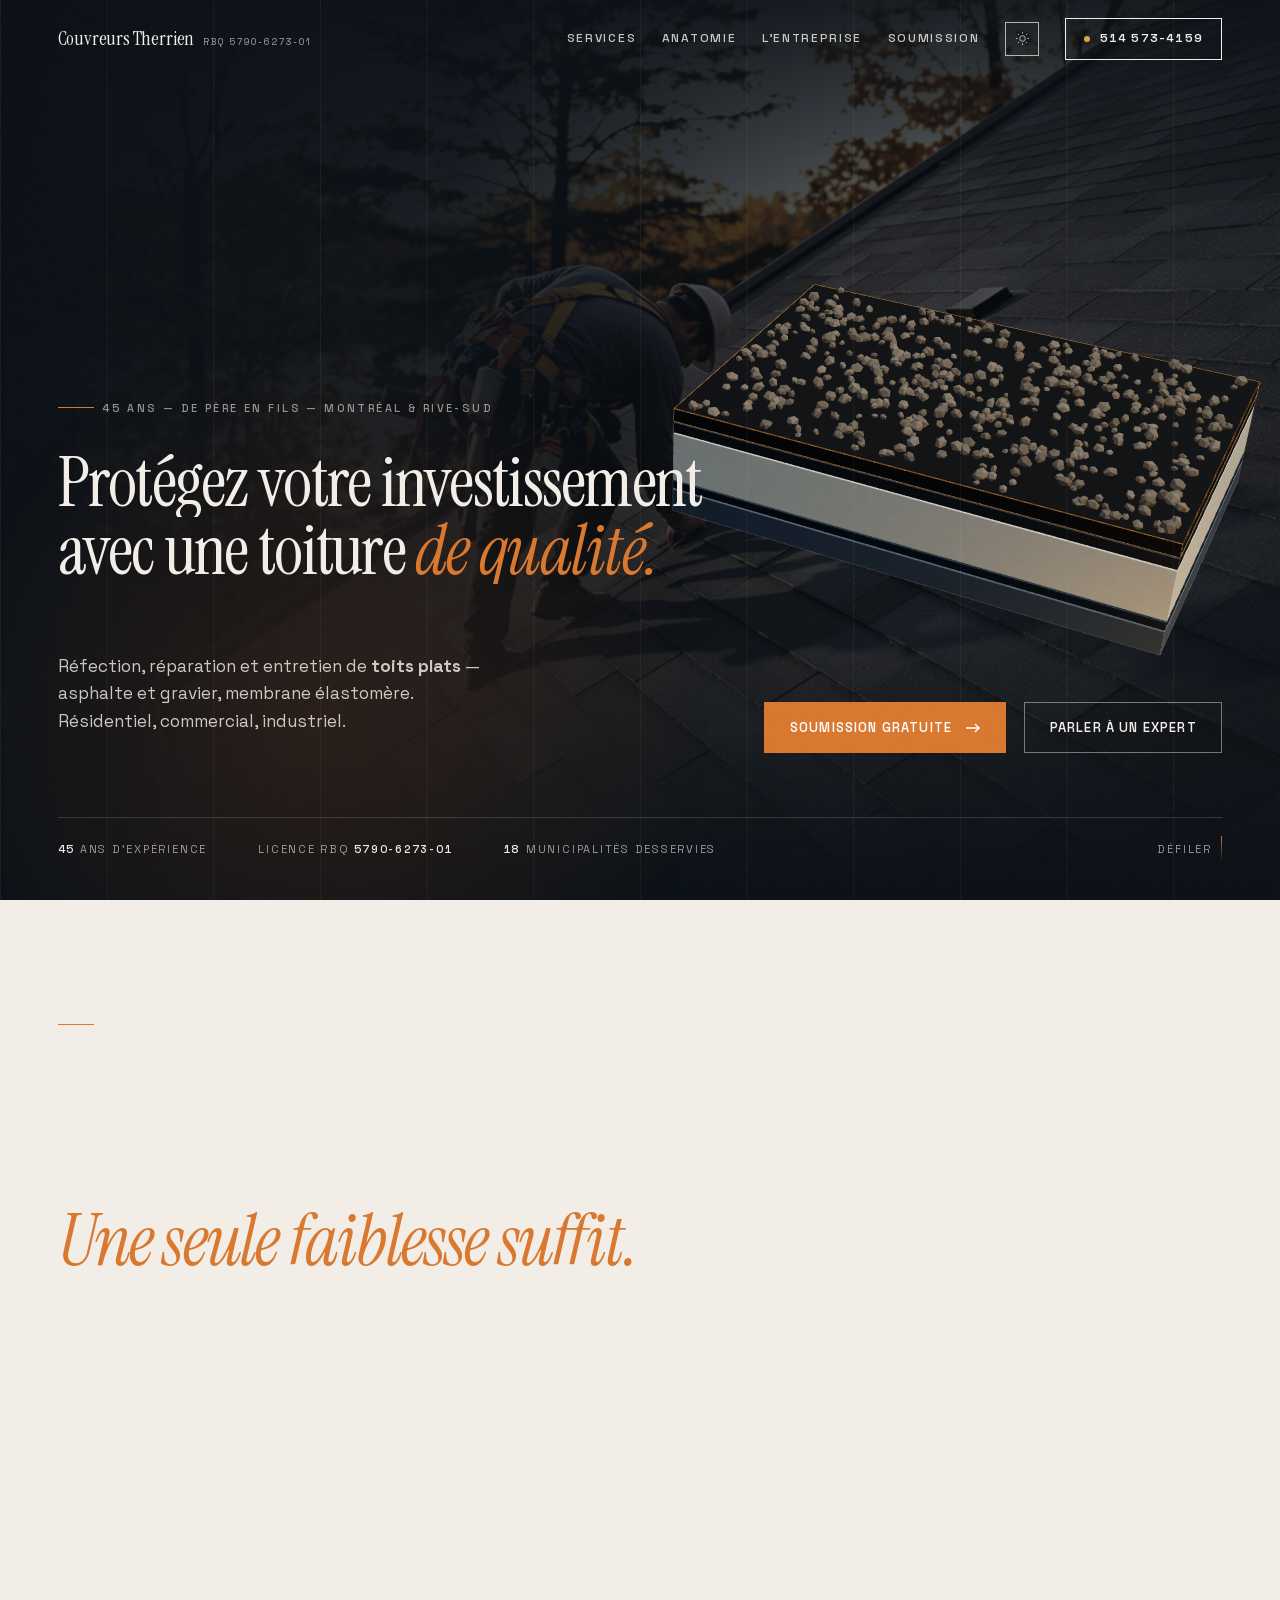
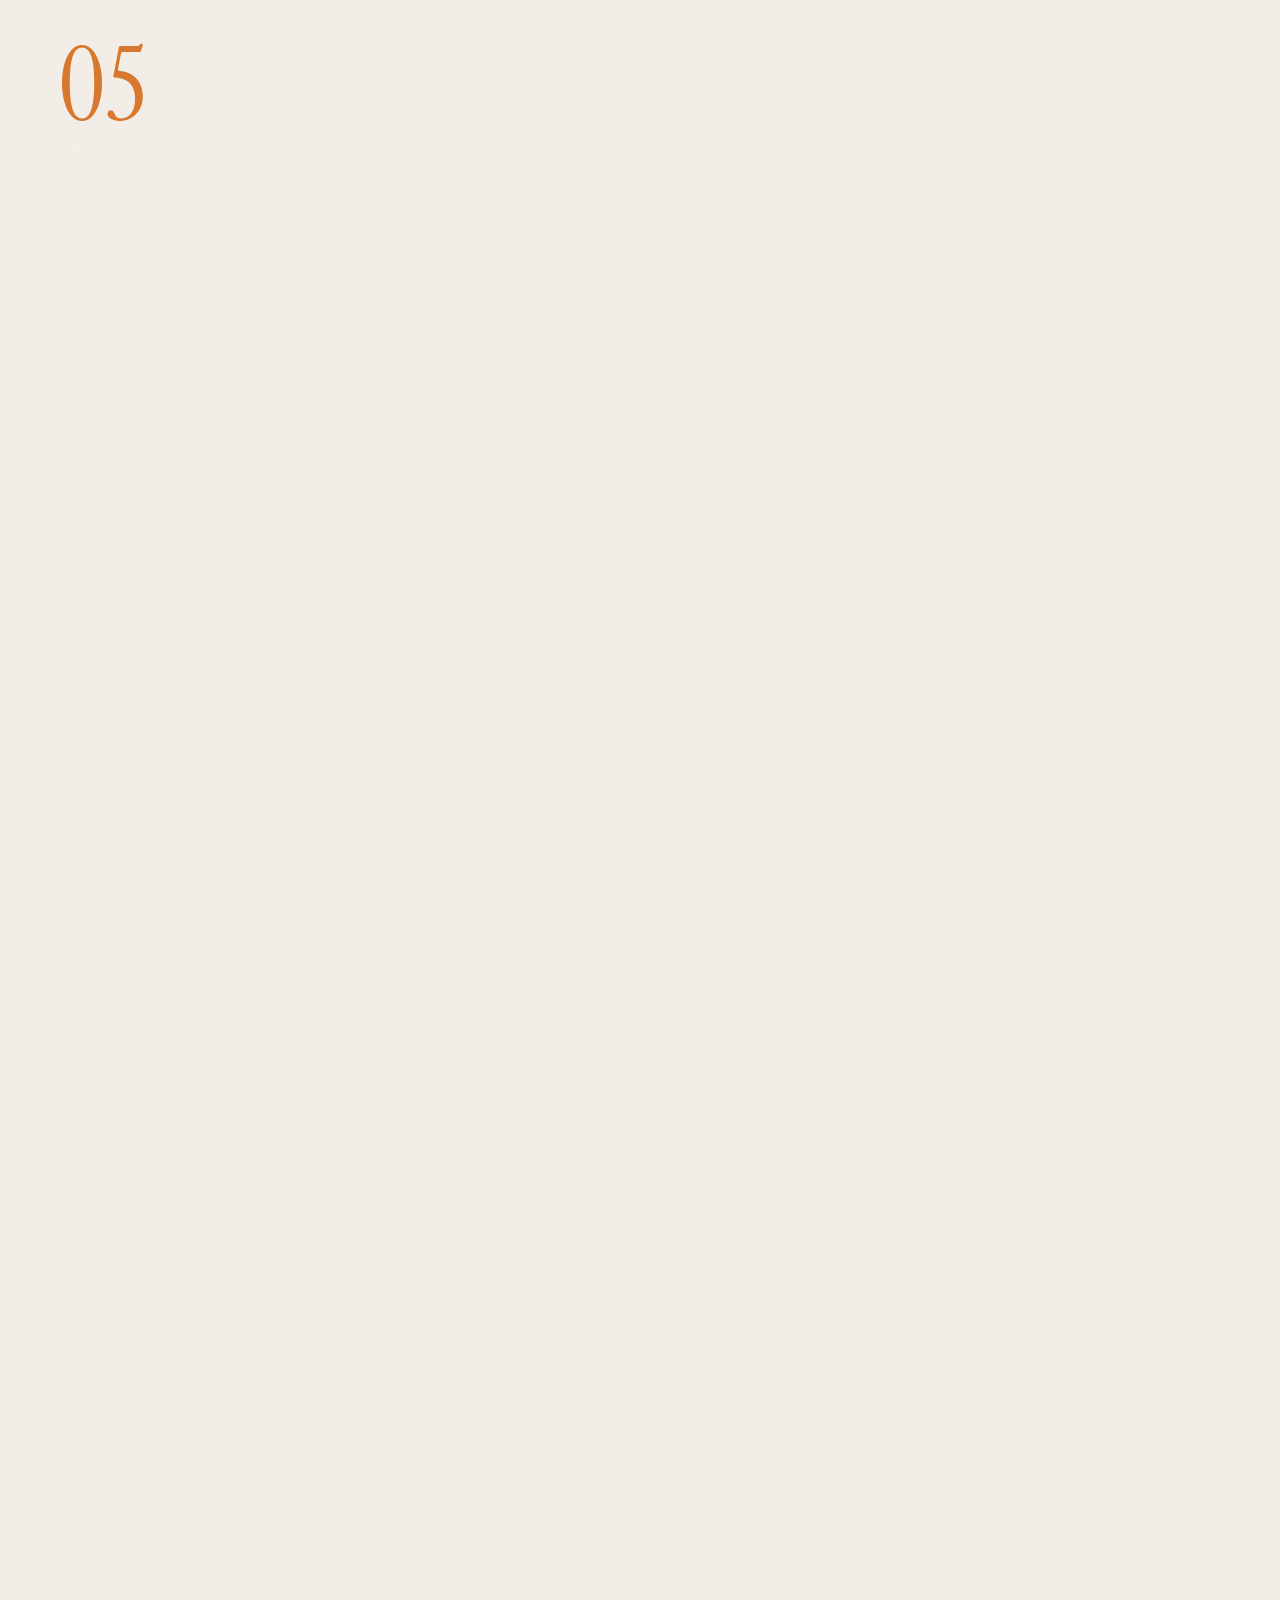
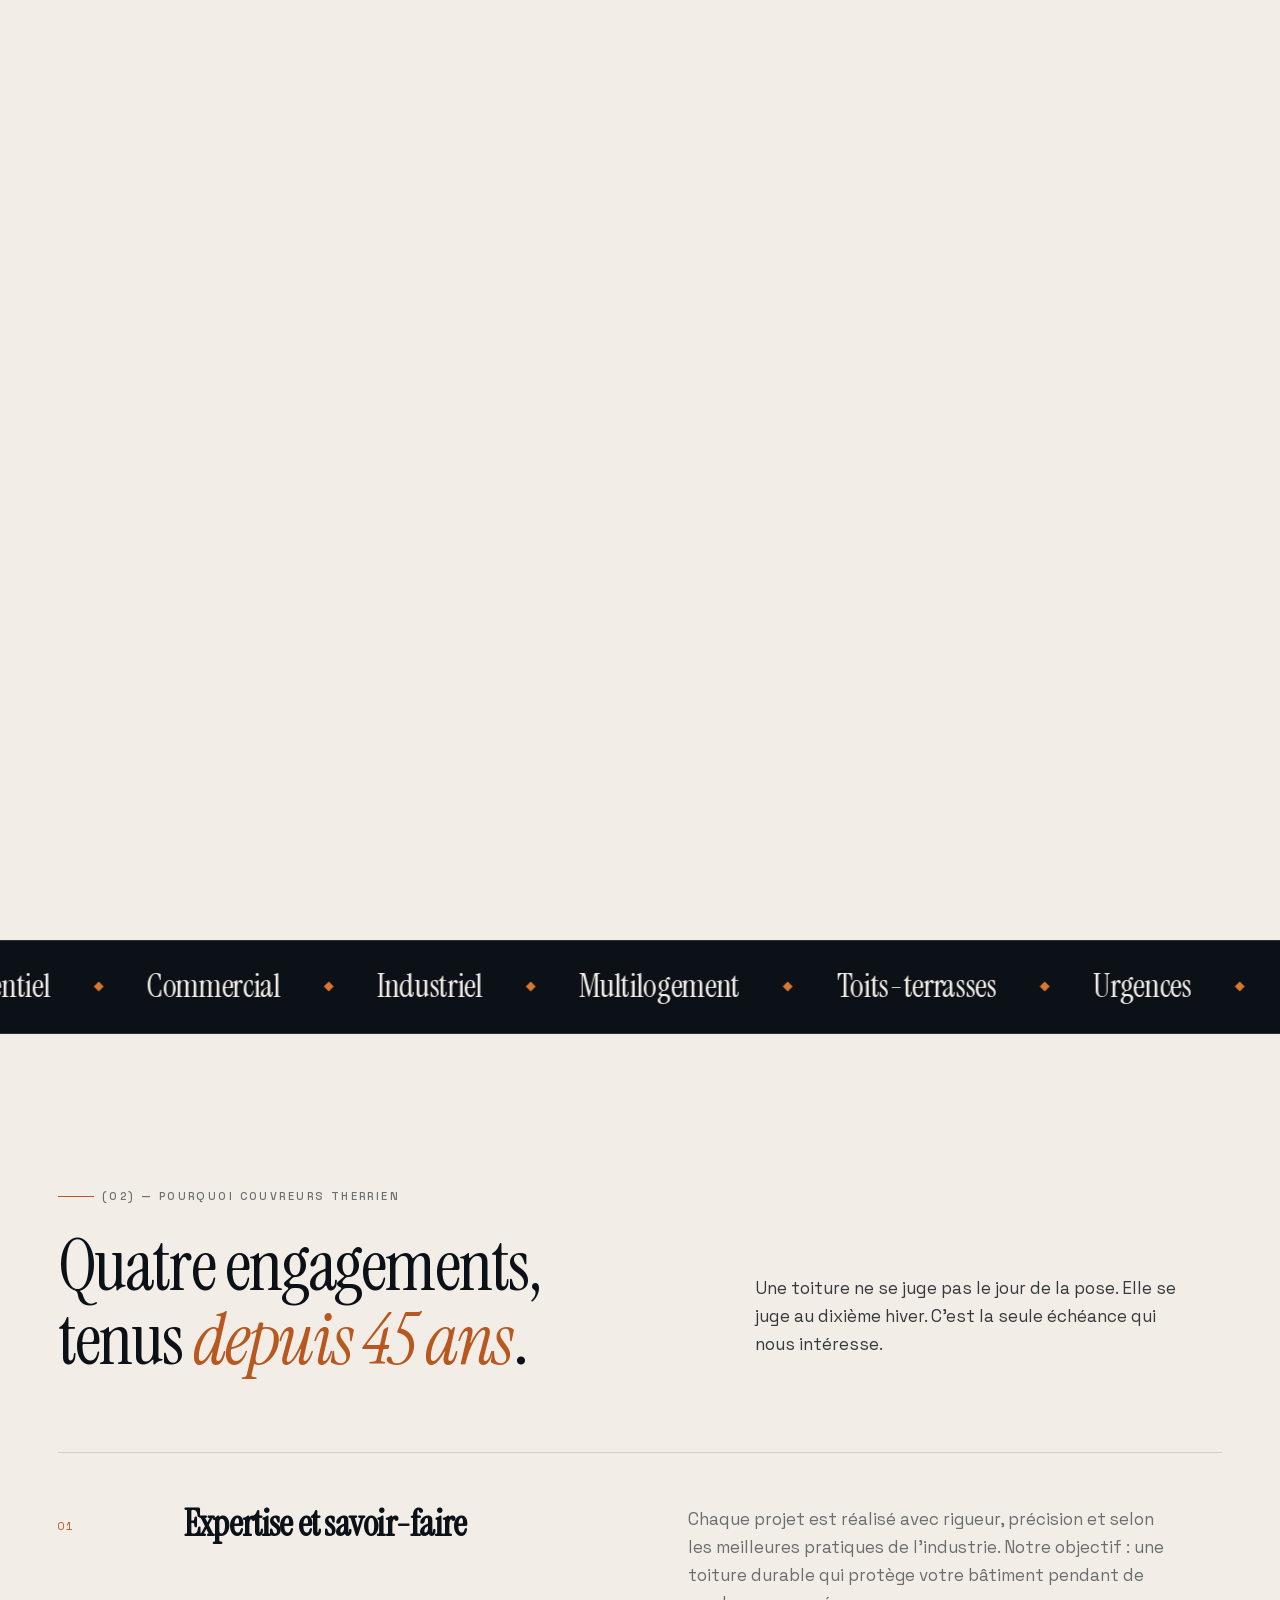
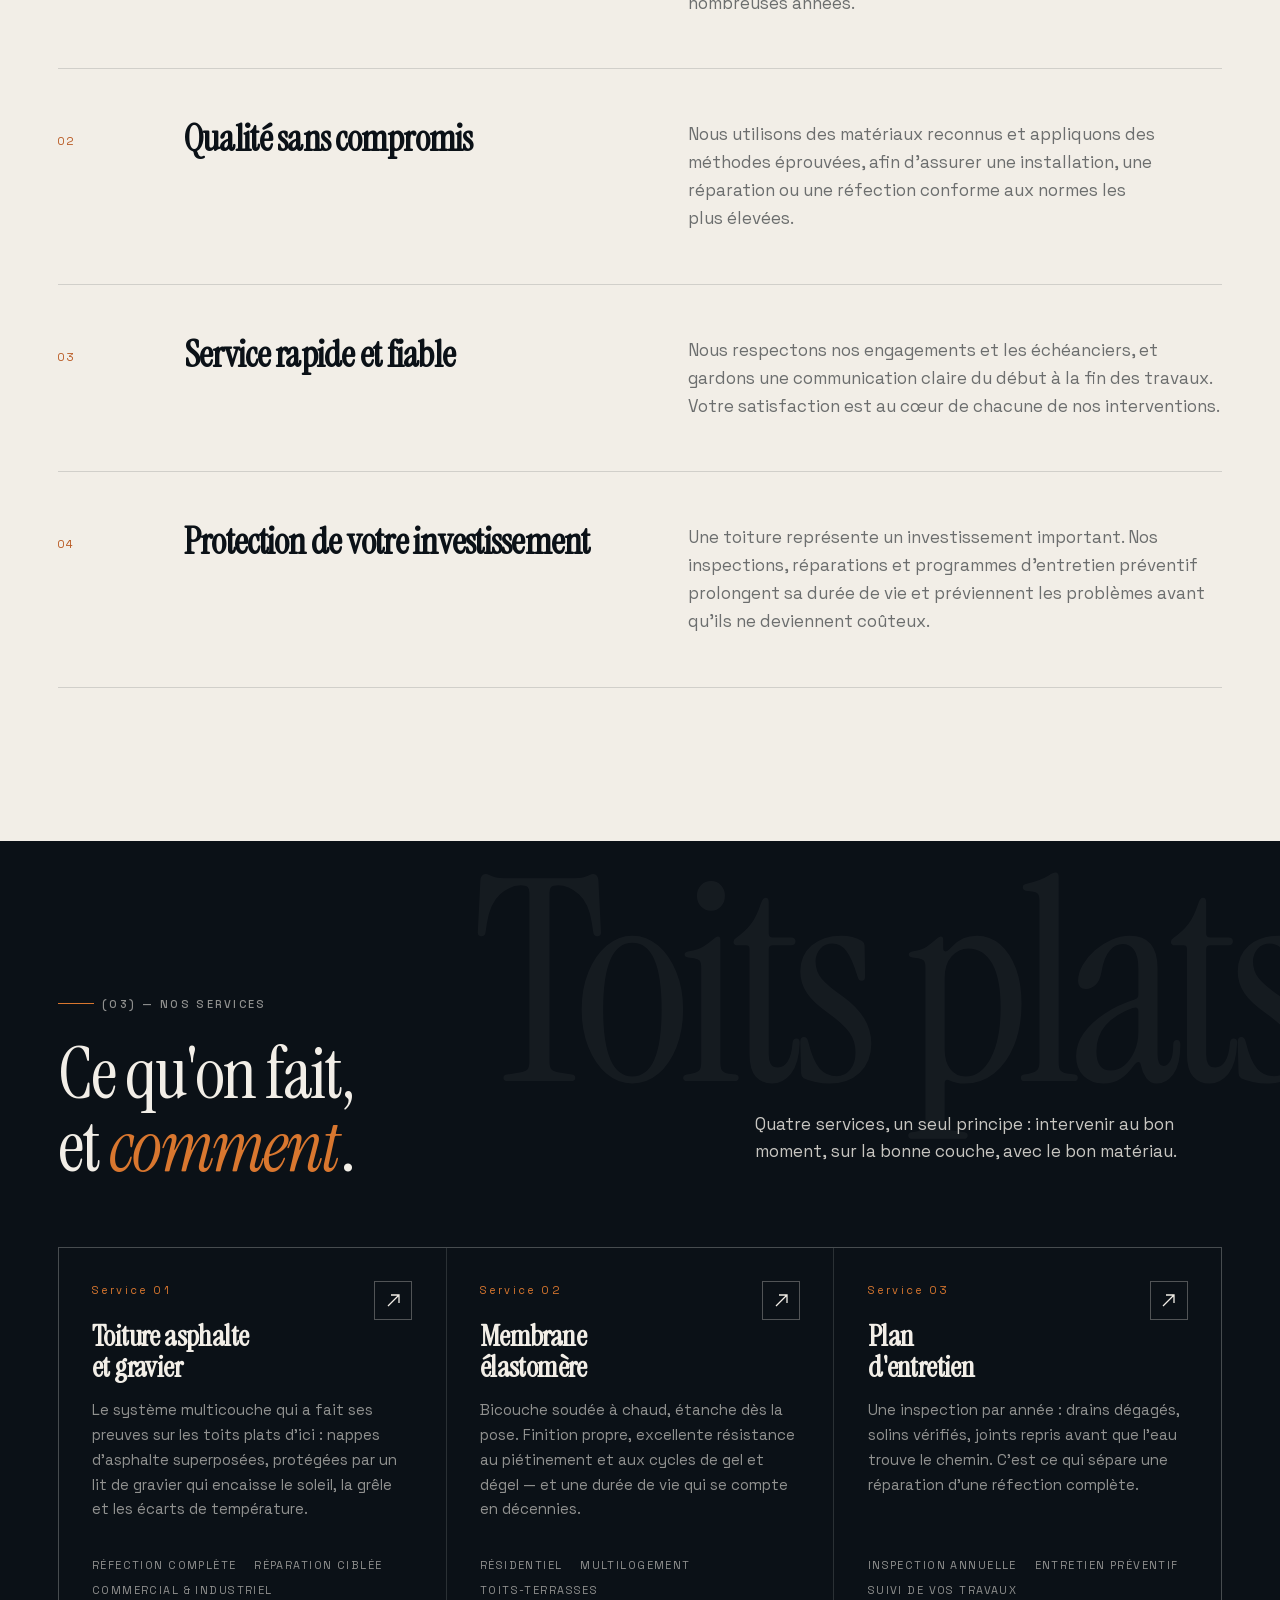
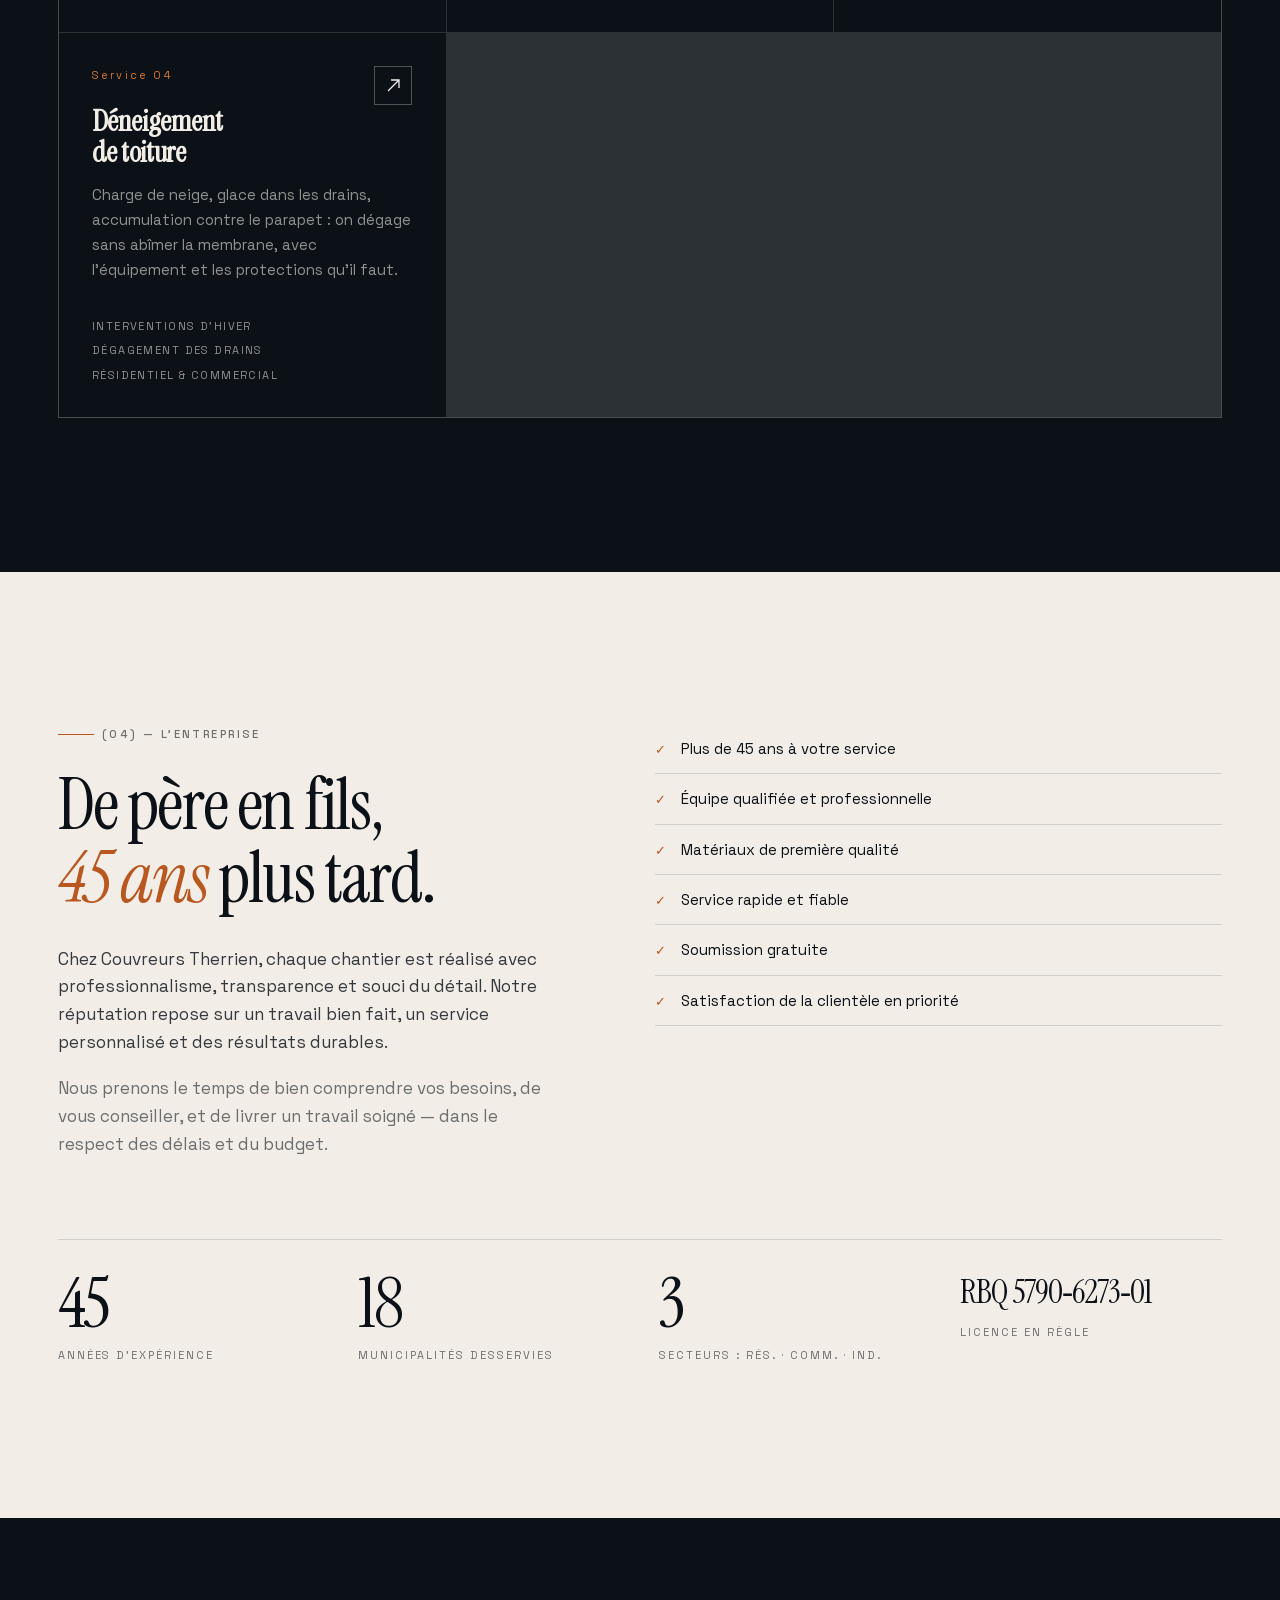
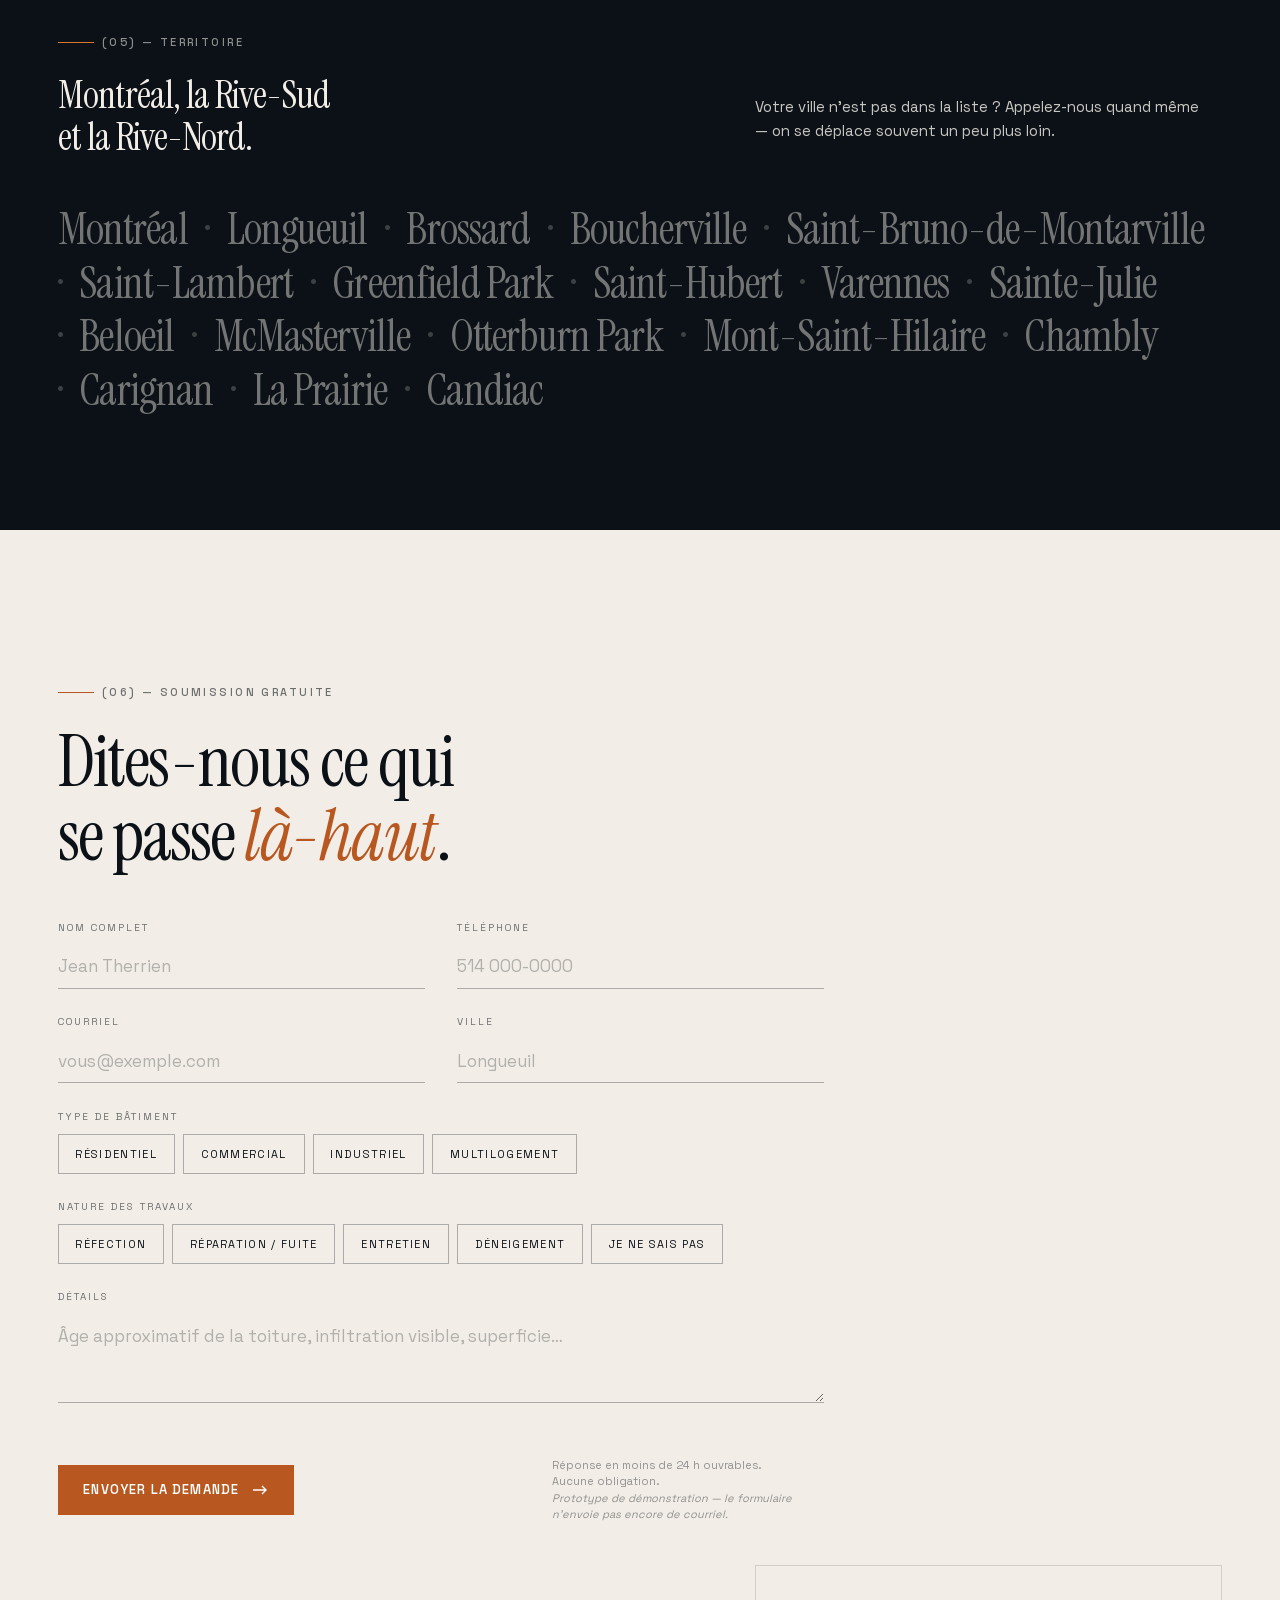
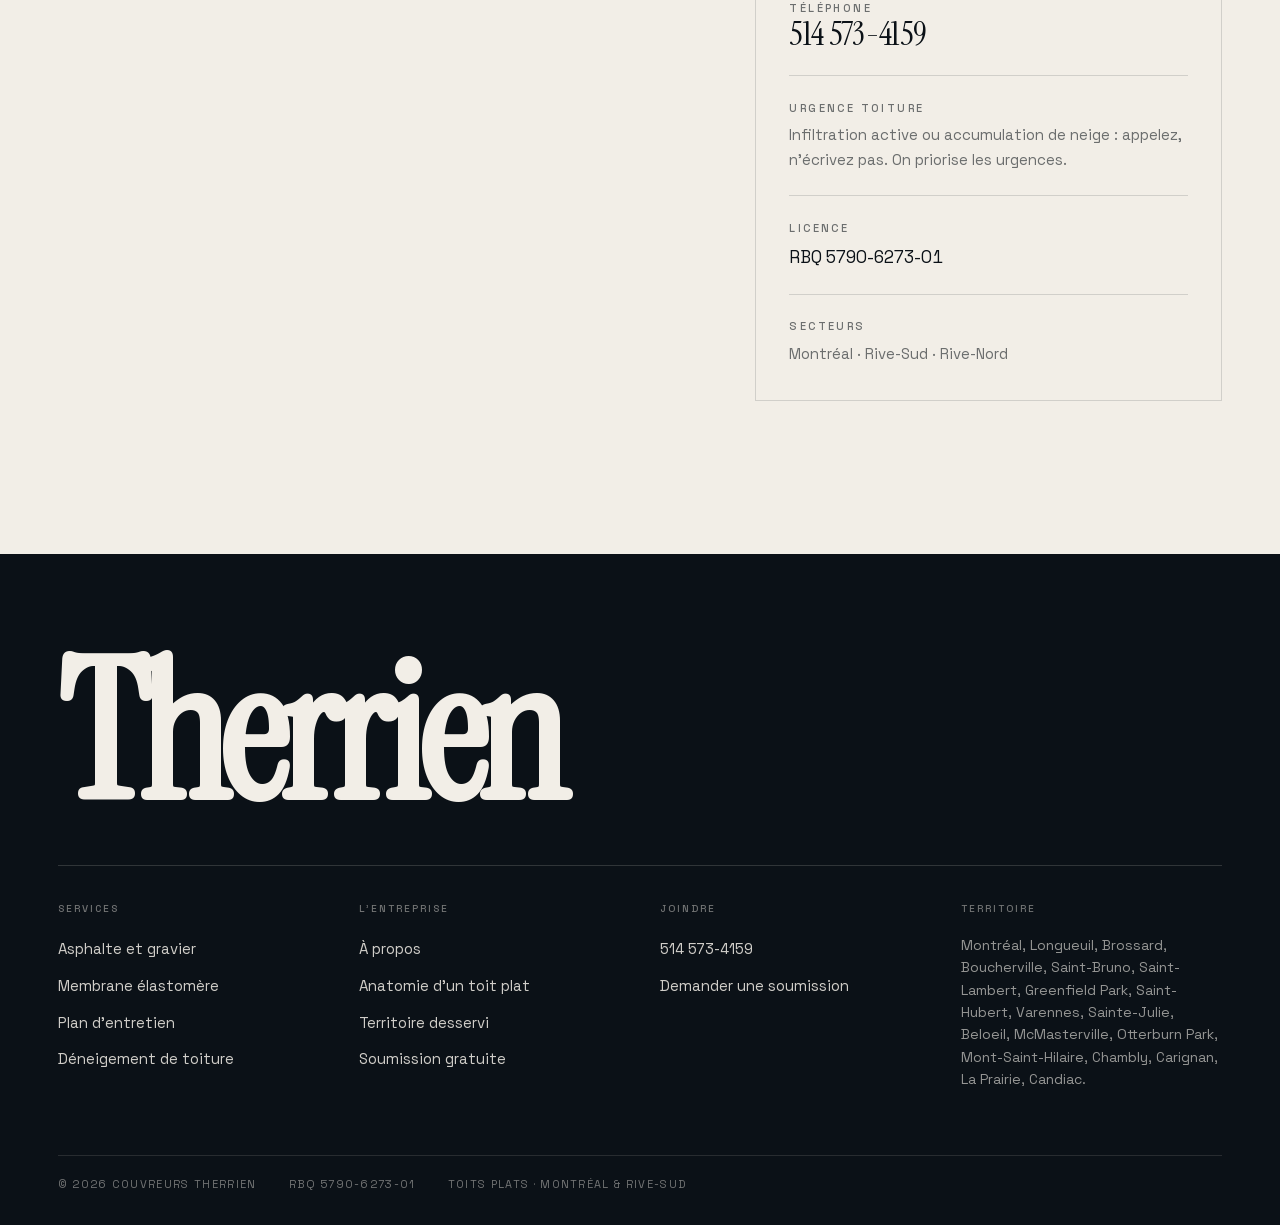
==== index.html @ 1c3317a5 "Add files via upload" ====
<!doctype html>
<html lang="fr-CA" data-theme="jour">
<head>
<meta charset="utf-8">
<meta name="viewport" content="width=device-width, initial-scale=1">
<title>Couvreurs Therrien — Experts en toits plats · Montréal &amp; Rive-Sud</title>
<meta name="description" content="Depuis plus de 45 ans, de père en fils. Réfection, réparation et entretien de toits plats — asphalte et gravier, membrane élastomère — pour le résidentiel, le commercial et l'industriel. RBQ 5790-6273-01.">
<meta name="theme-color" content="#0B1117">
<style>
/* =========================================================================
   COUVREURS THERRIEN — refonte
   Direction : éditorial architectural — nuit & cuivre
   Palette   : bleu-nuit #0B1117 · os #F2EEE7 · cuivre #C2622B · laiton #D9A441
   Typo      : Instrument Serif (display) + Space Grotesk (texte / micro-labels)
   ========================================================================= */

/* latin-ext */
@font-face {
  font-family: 'Instrument Serif';
  font-style: italic;
  font-weight: 400;
  font-display: swap;
  src: url([data-uri]) format('woff2');
  unicode-range: U+0100-02BA, U+02BD-02C5, U+02C7-02CC, U+02CE-02D7, U+02DD-02FF, U+0304, U+0308, U+0329, U+1D00-1DBF, U+1E00-1E9F, U+1EF2-1EFF, U+2020, U+20A0-20AB, U+20AD-20C0, U+2113, U+2C60-2C7F, U+A720-A7FF;
}
/* latin */
@font-face {
  font-family: 'Instrument Serif';
  font-style: italic;
  font-weight: 400;
  font-display: swap;
  src: url([data-uri]) format('woff2');
  unicode-range: U+0000-00FF, U+0131, U+0152-0153, U+02BB-02BC, U+02C6, U+02DA, U+02DC, U+0304, U+0308, U+0329, U+2000-206F, U+20AC, U+2122, U+2191, U+2193, U+2212, U+2215, U+FEFF, U+FFFD;
}
/* latin-ext */
@font-face {
  font-family: 'Instrument Serif';
  font-style: normal;
  font-weight: 400;
  font-display: swap;
  src: url([data-uri]) format('woff2');
  unicode-range: U+0100-02BA, U+02BD-02C5, U+02C7-02CC, U+02CE-02D7, U+02DD-02FF, U+0304, U+0308, U+0329, U+1D00-1DBF, U+1E00-1E9F, U+1EF2-1EFF, U+2020, U+20A0-20AB, U+20AD-20C0, U+2113, U+2C60-2C7F, U+A720-A7FF;
}
/* latin */
@font-face {
  font-family: 'Instrument Serif';
  font-style: normal;
  font-weight: 400;
  font-display: swap;
  src: url([data-uri]) format('woff2');
  unicode-range: U+0000-00FF, U+0131, U+0152-0153, U+02BB-02BC, U+02C6, U+02DA, U+02DC, U+0304, U+0308, U+0329, U+2000-206F, U+20AC, U+2122, U+2191, U+2193, U+2212, U+2215, U+FEFF, U+FFFD;
}
/* vietnamese */
@font-face {
  font-family: 'Space Grotesk';
  font-style: normal;
  font-weight: 400;
  font-display: swap;
  src: url([data-uri]) format('woff2');
  unicode-range: U+0102-0103, U+0110-0111, U+0128-0129, U+0168-0169, U+01A0-01A1, U+01AF-01B0, U+0300-0301, U+0303-0304, U+0308-0309, U+0323, U+0329, U+1EA0-1EF9, U+20AB;
}
/* latin-ext */
@font-face {
  font-family: 'Space Grotesk';
  font-style: normal;
  font-weight: 400;
  font-display: swap;
  src: url([data-uri]) format('woff2');
  unicode-range: U+0100-02BA, U+02BD-02C5, U+02C7-02CC, U+02CE-02D7, U+02DD-02FF, U+0304, U+0308, U+0329, U+1D00-1DBF, U+1E00-1E9F, U+1EF2-1EFF, U+2020, U+20A0-20AB, U+20AD-20C0, U+2113, U+2C60-2C7F, U+A720-A7FF;
}
/* latin */
@font-face {
  font-family: 'Space Grotesk';
  font-style: normal;
  font-weight: 400;
  font-display: swap;
  src: url([data-uri]) format('woff2');
  unicode-range: U+0000-00FF, U+0131, U+0152-0153, U+02BB-02BC, U+02C6, U+02DA, U+02DC, U+0304, U+0308, U+0329, U+2000-206F, U+20AC, U+2122, U+2191, U+2193, U+2212, U+2215, U+FEFF, U+FFFD;
}
/* vietnamese */
@font-face {
  font-family: 'Space Grotesk';
  font-style: normal;
  font-weight: 500;
  font-display: swap;
  src: url([data-uri]) format('woff2');
  unicode-range: U+0102-0103, U+0110-0111, U+0128-0129, U+0168-0169, U+01A0-01A1, U+01AF-01B0, U+0300-0301, U+0303-0304, U+0308-0309, U+0323, U+0329, U+1EA0-1EF9, U+20AB;
}
/* latin-ext */
@font-face {
  font-family: 'Space Grotesk';
  font-style: normal;
  font-weight: 500;
  font-display: swap;
  src: url([data-uri]) format('woff2');
  unicode-range: U+0100-02BA, U+02BD-02C5, U+02C7-02CC, U+02CE-02D7, U+02DD-02FF, U+0304, U+0308, U+0329, U+1D00-1DBF, U+1E00-1E9F, U+1EF2-1EFF, U+2020, U+20A0-20AB, U+20AD-20C0, U+2113, U+2C60-2C7F, U+A720-A7FF;
}
/* latin */
@font-face {
  font-family: 'Space Grotesk';
  font-style: normal;
  font-weight: 500;
  font-display: swap;
  src: url([data-uri]) format('woff2');
  unicode-range: U+0000-00FF, U+0131, U+0152-0153, U+02BB-02BC, U+02C6, U+02DA, U+02DC, U+0304, U+0308, U+0329, U+2000-206F, U+20AC, U+2122, U+2191, U+2193, U+2212, U+2215, U+FEFF, U+FFFD;
}
/* vietnamese */
@font-face {
  font-family: 'Space Grotesk';
  font-style: normal;
  font-weight: 600;
  font-display: swap;
  src: url([data-uri]) format('woff2');
  unicode-range: U+0102-0103, U+0110-0111, U+0128-0129, U+0168-0169, U+01A0-01A1, U+01AF-01B0, U+0300-0301, U+0303-0304, U+0308-0309, U+0323, U+0329, U+1EA0-1EF9, U+20AB;
}
/* latin-ext */
@font-face {
  font-family: 'Space Grotesk';
  font-style: normal;
  font-weight: 600;
  font-display: swap;
  src: url([data-uri]) format('woff2');
  unicode-range: U+0100-02BA, U+02BD-02C5, U+02C7-02CC, U+02CE-02D7, U+02DD-02FF, U+0304, U+0308, U+0329, U+1D00-1DBF, U+1E00-1E9F, U+1EF2-1EFF, U+2020, U+20A0-20AB, U+20AD-20C0, U+2113, U+2C60-2C7F, U+A720-A7FF;
}
/* latin */
@font-face {
  font-family: 'Space Grotesk';
  font-style: normal;
  font-weight: 600;
  font-display: swap;
  src: url([data-uri]) format('woff2');
  unicode-range: U+0000-00FF, U+0131, U+0152-0153, U+02BB-02BC, U+02C6, U+02DA, U+02DC, U+0304, U+0308, U+0329, U+2000-206F, U+20AC, U+2122, U+2191, U+2193, U+2212, U+2215, U+FEFF, U+FFFD;
}
/* vietnamese */
@font-face {
  font-family: 'Space Grotesk';
  font-style: normal;
  font-weight: 700;
  font-display: swap;
  src: url([data-uri]) format('woff2');
  unicode-range: U+0102-0103, U+0110-0111, U+0128-0129, U+0168-0169, U+01A0-01A1, U+01AF-01B0, U+0300-0301, U+0303-0304, U+0308-0309, U+0323, U+0329, U+1EA0-1EF9, U+20AB;
}
/* latin-ext */
@font-face {
  font-family: 'Space Grotesk';
  font-style: normal;
  font-weight: 700;
  font-display: swap;
  src: url([data-uri]) format('woff2');
  unicode-range: U+0100-02BA, U+02BD-02C5, U+02C7-02CC, U+02CE-02D7, U+02DD-02FF, U+0304, U+0308, U+0329, U+1D00-1DBF, U+1E00-1E9F, U+1EF2-1EFF, U+2020, U+20A0-20AB, U+20AD-20C0, U+2113, U+2C60-2C7F, U+A720-A7FF;
}
/* latin */
@font-face {
  font-family: 'Space Grotesk';
  font-style: normal;
  font-weight: 700;
  font-display: swap;
  src: url([data-uri]) format('woff2');
  unicode-range: U+0000-00FF, U+0131, U+0152-0153, U+02BB-02BC, U+02C6, U+02DA, U+02DC, U+0304, U+0308, U+0329, U+2000-206F, U+20AC, U+2122, U+2191, U+2193, U+2212, U+2215, U+FEFF, U+FFFD;
}


/* ---------------------------------------------------------------- tokens */
:root {
  --nuit: #0b1117;
  --nuit-2: #101a23;
  --os: #f2eee7;
  --os-2: #e7e1d7;
  --cuivre: #b8571f;
  --cuivre-clair: #d9772f;
  --laiton: #d9a441;

  /* paire sémantique — inversée par [data-theme] et par .inv */
  --paper: var(--os);
  --ink: var(--nuit);
  --accent: var(--cuivre);
  --line: color-mix(in srgb, var(--ink) 14%, transparent);
  --line-fort: color-mix(in srgb, var(--ink) 30%, transparent);
  --mute: color-mix(in srgb, var(--ink) 58%, transparent);

  --display: "Instrument Serif", "Iowan Old Style", Georgia, serif;
  --sans: "Space Grotesk", -apple-system, BlinkMacSystemFont, "Segoe UI", sans-serif;

  --pad-x: clamp(1.25rem, 4.5vw, 5rem);
  --pad-y: clamp(6rem, 12vw, 12rem);
  --max: 1560px;
}

[data-theme="nuit"],
[data-theme="dark"] {
  --paper: var(--nuit);
  --ink: var(--os);
  --accent: var(--cuivre-clair);
  --line: color-mix(in srgb, var(--ink) 14%, transparent);
  --line-fort: color-mix(in srgb, var(--ink) 30%, transparent);
  --mute: color-mix(in srgb, var(--ink) 58%, transparent);
}

/* sections inversées par rapport au thème courant */
.inv {
  --paper: var(--nuit);
  --ink: var(--os);
  --accent: var(--cuivre-clair);
  --line: color-mix(in srgb, var(--ink) 14%, transparent);
  --line-fort: color-mix(in srgb, var(--ink) 30%, transparent);
  --mute: color-mix(in srgb, var(--ink) 58%, transparent);
}
[data-theme="nuit"] .inv,
[data-theme="dark"] .inv {
  --paper: var(--os);
  --ink: var(--nuit);
  --accent: var(--cuivre);
  --line: color-mix(in srgb, var(--ink) 14%, transparent);
  --line-fort: color-mix(in srgb, var(--ink) 30%, transparent);
  --mute: color-mix(in srgb, var(--ink) 58%, transparent);
}
/* le héros et l'anatomie restent toujours nuit : la 3D y vit */
.toujours-nuit {
  --paper: var(--nuit);
  --ink: var(--os);
  --accent: var(--cuivre-clair);
  --line: color-mix(in srgb, var(--ink) 14%, transparent);
  --line-fort: color-mix(in srgb, var(--ink) 30%, transparent);
  --mute: color-mix(in srgb, var(--ink) 58%, transparent);
}

/* ------------------------------------------------------------------ base */
*,
*::before,
*::after { box-sizing: border-box; }

html {
  -webkit-text-size-adjust: 100%;
  scroll-behavior: auto;
}

body {
  margin: 0;
  background: var(--paper);
  color: var(--ink);
  font-family: var(--sans);
  font-size: clamp(1rem, 0.96rem + 0.2vw, 1.0625rem);
  line-height: 1.65;
  font-weight: 400;
  -webkit-font-smoothing: antialiased;
  overflow-x: hidden;
}

img { max-width: 100%; display: block; }
a { color: inherit; text-decoration: none; }
button { font: inherit; color: inherit; }

::selection { background: var(--accent); color: #fff; }

/* grain de pellicule, sur toute la page */
.grain::after {
  content: "";
  position: fixed;
  inset: -50%;
  width: 200%;
  height: 200%;
  background-image: url("data:image/svg+xml,%3Csvg viewBox='0 0 250 250' xmlns='http://www.w3.org/2000/svg'%3E%3Cfilter id='n'%3E%3CfeTurbulence type='fractalNoise' baseFrequency='0.72' numOctaves='3' stitchTiles='stitch'/%3E%3C/filter%3E%3Crect width='100%25' height='100%25' filter='url(%23n)'/%3E%3C/svg%3E");
  opacity: 0.055;
  pointer-events: none;
  z-index: 9998;
  mix-blend-mode: overlay;
  animation: grain 8s steps(10) infinite;
}
@keyframes grain {
  0%, 100% { transform: translate(0, 0); }
  10% { transform: translate(-5%, -10%); }
  30% { transform: translate(3%, -15%); }
  50% { transform: translate(12%, 9%); }
  70% { transform: translate(9%, 4%); }
  90% { transform: translate(-1%, 7%); }
}

/* ------------------------------------------------------------ typographie */
.h-xl,
.h-l,
.h-m {
  font-family: var(--display);
  font-weight: 400;
  letter-spacing: -0.025em;
  line-height: 0.98;
  margin: 0;
  text-wrap: balance;
}
.h-xl { font-size: clamp(2.5rem, 5.4vw, 5.8rem); }
.h-l  { font-size: clamp(2.4rem, 5.6vw, 5.2rem); line-height: 1.02; }
.h-m  { font-size: clamp(1.75rem, 3vw, 2.9rem); line-height: 1.08; }

.it {
  font-style: italic;
  color: var(--accent);
}

.label {
  font-family: var(--sans);
  font-size: 0.6875rem;
  font-weight: 500;
  letter-spacing: 0.22em;
  text-transform: uppercase;
  color: var(--mute);
  margin: 0;
  display: flex;
  align-items: center;
  gap: 0.75em;
}
.label::before {
  content: "";
  width: 2.25rem;
  height: 1px;
  background: var(--accent);
  flex: none;
}
.label--nu::before { display: none; }

.lede {
  font-size: clamp(1.0625rem, 1.35vw, 1.3125rem);
  line-height: 1.6;
  max-width: 46ch;
  color: color-mix(in srgb, var(--ink) 82%, transparent);
}

p { text-wrap: pretty; }

/* --------------------------------------------------------------- gabarit */
.section {
  position: relative;
  background: var(--paper);
  color: var(--ink);
  padding: var(--pad-y) 0;
  z-index: 2;
  overflow: hidden; /* contient les filigranes débordants */
}
.wrap {
  width: 100%;
  max-width: var(--max);
  margin-inline: auto;
  padding-inline: var(--pad-x);
}
.grid {
  display: grid;
  grid-template-columns: repeat(12, 1fr);
  gap: clamp(1.25rem, 2.4vw, 2.5rem);
}
.rule {
  height: 1px;
  background: var(--line);
  border: 0;
  margin: 0;
}

/* filigrane */
.filigrane {
  position: absolute;
  font-family: var(--display);
  font-size: 22vw;
  line-height: 0.8;
  letter-spacing: -0.04em;
  opacity: 0.045;
  pointer-events: none;
  user-select: none;
  white-space: nowrap;
}

/* --------------------------------------------------------------- entête */
.barre-progres {
  position: fixed;
  top: 0;
  left: 0;
  height: 2px;
  width: 100%;
  transform: scaleX(0);
  transform-origin: 0 50%;
  background: var(--cuivre-clair);
  z-index: 1000;
}

.entete {
  position: fixed;
  top: 0;
  left: 0;
  right: 0;
  z-index: 900;
  padding: clamp(0.85rem, 1.4vw, 1.35rem) 0;
  color: var(--os);
  transition: background 0.4s ease, color 0.4s ease, backdrop-filter 0.4s ease;
}
.entete.sur-clair {
  color: var(--nuit);
}
.entete.collee {
  background: color-mix(in srgb, var(--nuit) 82%, transparent);
  backdrop-filter: blur(14px) saturate(1.2);
  border-bottom: 1px solid rgba(242, 238, 231, 0.1);
}
.entete.collee.sur-clair {
  background: color-mix(in srgb, var(--os) 84%, transparent);
  border-bottom-color: rgba(11, 17, 23, 0.1);
}

.entete__in {
  display: flex;
  align-items: center;
  justify-content: space-between;
  gap: 1.5rem;
}

.marque {
  display: flex;
  align-items: baseline;
  gap: 0.55rem;
  font-family: var(--display);
  font-size: clamp(1.05rem, 1.5vw, 1.35rem);
  letter-spacing: -0.01em;
  line-height: 1;
}
.marque em {
  font-style: normal;
  font-family: var(--sans);
  font-size: 0.5625rem;
  font-weight: 500;
  letter-spacing: 0.24em;
  text-transform: uppercase;
  opacity: 0.55;
}

.nav {
  display: flex;
  align-items: center;
  gap: clamp(1.1rem, 2vw, 2.1rem);
}
.nav a.lien {
  font-size: 0.75rem;
  font-weight: 500;
  letter-spacing: 0.14em;
  text-transform: uppercase;
  position: relative;
  padding-block: 0.35rem;
  opacity: 0.82;
  transition: opacity 0.25s;
}
.nav a.lien::after {
  content: "";
  position: absolute;
  left: 0;
  bottom: 0.1rem;
  width: 100%;
  height: 1px;
  background: currentColor;
  transform: scaleX(0);
  transform-origin: 100% 50%;
  transition: transform 0.45s cubic-bezier(0.16, 1, 0.3, 1);
}
.nav a.lien:hover { opacity: 1; }
.nav a.lien:hover::after { transform: scaleX(1); transform-origin: 0 50%; }

.tel-entete {
  display: inline-flex;
  align-items: center;
  gap: 0.6rem;
  border: 1px solid currentColor;
  padding: 0.62rem 1.15rem;
  font-size: 0.75rem;
  font-weight: 600;
  letter-spacing: 0.1em;
  font-variant-numeric: tabular-nums;
  position: relative;
  overflow: hidden;
  isolation: isolate;
}
.tel-entete::before {
  content: "";
  position: absolute;
  inset: 0;
  background: var(--cuivre-clair);
  transform: translateY(101%);
  transition: transform 0.5s cubic-bezier(0.16, 1, 0.3, 1);
  z-index: -1;
}
.tel-entete:hover { border-color: var(--cuivre-clair); color: #fff; }
.tel-entete:hover::before { transform: translateY(0); }

.pastille {
  width: 6px;
  height: 6px;
  border-radius: 50%;
  background: var(--laiton);
  box-shadow: 0 0 0 0 rgba(217, 164, 65, 0.6);
  animation: pulse 2.6s infinite;
  flex: none;
}
@keyframes pulse {
  0% { box-shadow: 0 0 0 0 rgba(217, 164, 65, 0.55); }
  70% { box-shadow: 0 0 0 8px rgba(217, 164, 65, 0); }
  100% { box-shadow: 0 0 0 0 rgba(217, 164, 65, 0); }
}

.bascule {
  background: none;
  border: 1px solid currentColor;
  width: 34px;
  height: 34px;
  display: grid;
  place-items: center;
  cursor: pointer;
  opacity: 0.7;
  transition: opacity 0.25s, transform 0.4s;
}
.bascule:hover { opacity: 1; transform: rotate(35deg); }
.bascule svg { width: 15px; height: 15px; }

.burger { display: none; }

/* --------------------------------------------------- photo d'ouverture */
#fond-photo {
  position: fixed;
  inset: 0;
  z-index: 0; /* sous la scène 3D (1) et sous les sections (2) */
  overflow: hidden;
  pointer-events: none;
  will-change: opacity, transform;
}
#fond-photo img {
  width: 100%;
  height: 100%;
  object-fit: cover;
  object-position: 62% 38%;
  /* la photo doit rester un fond : désaturée et assombrie pour que le titre
     en os passe dessus sans halo ni contour */
  filter: grayscale(0.35) contrast(1.06) brightness(0.62);
}
#fond-photo::after {
  content: "";
  position: absolute;
  inset: 0;
  background:
    linear-gradient(100deg, #0b1117 4%, rgba(11, 17, 23, 0.9) 34%, rgba(11, 17, 23, 0.42) 66%, rgba(11, 17, 23, 0.68) 100%),
    linear-gradient(to top, #0b1117 2%, rgba(11, 17, 23, 0) 46%),
    linear-gradient(to bottom, rgba(11, 17, 23, 0.85) 0%, rgba(11, 17, 23, 0) 26%);
}
@media (max-width: 900px) {
  /* sur téléphone le texte occupe presque tout l'écran : la photo recule */
  #fond-photo img { filter: grayscale(0.45) contrast(1.05) brightness(0.42); }
}

/* ------------------------------------------------------------------ 3D */
#scene {
  position: fixed;
  inset: 0;
  z-index: 1;
  pointer-events: none;
  overflow: hidden; /* les étiquettes projetées ne doivent jamais élargir la page */
  opacity: 0;
}
#scene canvas { width: 100%; height: 100%; display: block; }

/* étiquettes projetées sur le modèle */
.etiq {
  position: absolute;
  top: 0;
  left: 0;
  transform: translate(0, -50%);
  color: var(--os);
  opacity: 0;
  will-change: transform, opacity;
}
.etiq__tige {
  width: clamp(2rem, 5vw, 4.5rem);
  height: 1px;
  background: linear-gradient(90deg, var(--cuivre-clair), rgba(242, 238, 231, 0.35));
  margin-bottom: 0.5rem;
}
/* numéro et nom sur UNE ligne : cinq étiquettes doivent tenir verticalement
   dans l'écran avec assez d'écart pour ne jamais se chevaucher */
.etiq__num {
  font-size: 0.75rem;
  letter-spacing: 0.2em;
  color: var(--laiton);
  display: inline;
  margin-right: 0.6em;
  vertical-align: 0.16em;
}
.etiq__nom {
  font-family: var(--display);
  font-size: clamp(1.35rem, 2.1vw, 2rem);
  line-height: 1.05;
  display: inline;
}
.etiq__note {
  font-size: clamp(0.8125rem, 0.95vw, 0.9375rem);
  letter-spacing: 0.01em;
  /* remontée de 0,55 à 0,74 : à cette taille le texte doit se lire d'un coup
     d'œil pendant le défilement, pas se deviner */
  color: rgba(242, 238, 231, 0.74);
  max-width: 27ch;
  display: block;
  margin-top: 0.4rem;
  line-height: 1.45;
  text-shadow: 0 1px 12px rgba(11, 17, 23, 0.9);
}
.etiq__nom,
.etiq__num { text-shadow: 0 1px 14px rgba(11, 17, 23, 0.85); }

/* ---------------------------------------------------------------- héros */
.heros {
  position: relative;
  min-height: 100svh;
  display: flex;
  align-items: flex-end;
  padding: clamp(6rem, 11vh, 8rem) 0 clamp(1.5rem, 3vw, 2.75rem);
  background: transparent; /* la scène 3D + #fond-nuit sont derrière */
  color: var(--os);
  overflow: hidden;
  z-index: 2;
}
.heros::before {
  /* trame verticale douze colonnes */
  content: "";
  position: absolute;
  inset: 0;
  background-image: linear-gradient(to right, rgba(242, 238, 231, 0.055) 1px, transparent 1px);
  background-size: calc(100% / 12) 100%;
  pointer-events: none;
}
.heros::after {
  /* halo cuivre très discret, en bas à gauche */
  content: "";
  position: absolute;
  left: -10%;
  bottom: -30%;
  width: 70vw;
  height: 70vw;
  background: radial-gradient(circle, rgba(184, 87, 31, 0.16), transparent 62%);
  pointer-events: none;
}
.heros__in {
  position: relative;
  z-index: 3;
  width: 100%;
}
.heros .h-xl { max-width: 24ch; margin-top: clamp(1.25rem, 2.5vw, 2.25rem); }
.heros .lede { max-width: 40ch; }
.heros__meta {
  display: flex;
  flex-wrap: wrap;
  align-items: flex-end;
  justify-content: space-between;
  gap: 2rem;
  margin-top: clamp(2rem, 4vw, 3.5rem);
}
.heros__actions {
  display: flex;
  flex-wrap: wrap;
  align-items: center;
  gap: 1.1rem;
}

.pied-heros {
  margin-top: clamp(2.5rem, 5vw, 4rem);
  padding-top: 1.1rem;
  border-top: 1px solid rgba(242, 238, 231, 0.16);
  display: flex;
  flex-wrap: wrap;
  gap: 1rem clamp(1.5rem, 4vw, 4rem);
  align-items: center;
  font-size: 0.6875rem;
  letter-spacing: 0.16em;
  text-transform: uppercase;
  color: rgba(242, 238, 231, 0.62);
}
.pied-heros b {
  color: var(--os);
  font-weight: 500;
  font-variant-numeric: tabular-nums;
}
.pied-heros .defiler {
  margin-left: auto;
  display: inline-flex;
  align-items: center;
  gap: 0.6rem;
}
.defiler i {
  width: 1px;
  height: 26px;
  background: linear-gradient(to bottom, var(--cuivre-clair), transparent);
  animation: chute 2s ease-in-out infinite;
  display: block;
}
@keyframes chute {
  0% { transform: scaleY(0); transform-origin: top; }
  45% { transform: scaleY(1); transform-origin: top; }
  55% { transform: scaleY(1); transform-origin: bottom; }
  100% { transform: scaleY(0); transform-origin: bottom; }
}

/* -------------------------------------------------------------- boutons */
.btn {
  --b: var(--accent);
  position: relative;
  display: inline-flex;
  align-items: center;
  gap: 0.85rem;
  padding: 1.05em 1.9em;
  font-size: 0.8125rem;
  font-weight: 600;
  letter-spacing: 0.09em;
  text-transform: uppercase;
  background: var(--b);
  color: #fff;
  overflow: hidden;
  isolation: isolate;
  cursor: pointer;
  border: 1px solid var(--b);
  transition: color 0.35s;
}
.btn::before {
  content: "";
  position: absolute;
  inset: 0;
  background: var(--ink);
  transform: translateY(101%);
  transition: transform 0.55s cubic-bezier(0.16, 1, 0.3, 1);
  z-index: -1;
}
.btn:hover { color: var(--paper); }
.btn:hover::before { transform: translateY(0); }
.btn svg { transition: transform 0.45s cubic-bezier(0.16, 1, 0.3, 1); }
.btn:hover svg { transform: translateX(5px); }

.btn--fantome {
  background: transparent;
  color: inherit;
  border-color: color-mix(in srgb, currentColor 45%, transparent);
}
.btn--fantome::before { background: var(--accent); }
.btn--fantome:hover { color: #fff; border-color: var(--accent); }

/* ------------------------------------------------------------- marquise */
.marquise {
  background: var(--nuit);
  color: var(--os);
  border-block: 1px solid rgba(242, 238, 231, 0.14);
  padding: 1.15rem 0;
  overflow: hidden;
  position: relative;
  z-index: 3;
}
.marquise__piste {
  display: flex;
  width: max-content;
  will-change: transform;
}
.marquise span {
  font-family: var(--display);
  font-size: clamp(1.4rem, 2.6vw, 2.35rem);
  letter-spacing: -0.01em;
  padding-inline: 1.4rem;
  display: inline-flex;
  align-items: center;
  gap: 2.8rem;
  white-space: nowrap;
}
.marquise span::after {
  content: "";
  width: 7px;
  height: 7px;
  background: var(--cuivre-clair);
  transform: rotate(45deg);
  display: inline-block;
}

/* ------------------------------------------------------------- anatomie */
.anatomie {
  position: relative;
  background: transparent; /* idem : la coupe 3D doit rester visible */
  color: var(--os);
  z-index: 2;
}
.anatomie__ecran {
  height: 100svh;
  display: flex;
  flex-direction: column;
  justify-content: space-between;
  padding: clamp(5.5rem, 9vw, 7.5rem) 0 clamp(2rem, 4vw, 3rem);
  position: relative;
}
.anatomie__titre { max-width: 18ch; }
.anatomie__bas {
  display: flex;
  flex-wrap: wrap;
  gap: 1.5rem 3rem;
  align-items: flex-end;
  justify-content: space-between;
}
.compteur-couche {
  font-family: var(--display);
  font-size: clamp(3rem, 8vw, 7rem);
  line-height: 0.8;
  color: var(--cuivre-clair);
  font-variant-numeric: tabular-nums;
}
.compteur-couche small {
  font-family: var(--sans);
  font-size: 0.8125rem;
  letter-spacing: 0.18em;
  text-transform: uppercase;
  color: rgba(242, 238, 231, 0.72);
  display: block;
  margin-top: 0.9rem;
}

/* ------------------------------------------------------------- piliers */
.pilier {
  display: grid;
  grid-template-columns: 5.5rem minmax(0, 1fr) minmax(0, 1.15fr);
  gap: clamp(1rem, 3vw, 3rem);
  align-items: start;
  padding: clamp(2.2rem, 4vw, 3.4rem) 0;
  border-top: 1px solid var(--line);
  position: relative;
  transition: color 0.4s;
}
.pilier:last-child { border-bottom: 1px solid var(--line); }
.pilier__num {
  font-size: 0.6875rem;
  letter-spacing: 0.2em;
  color: var(--accent);
  padding-top: 0.75rem;
  font-variant-numeric: tabular-nums;
}
.pilier__titre {
  font-family: var(--display);
  font-size: clamp(1.6rem, 2.9vw, 2.6rem);
  line-height: 1.04;
  letter-spacing: -0.02em;
  margin: 0;
  transition: transform 0.55s cubic-bezier(0.16, 1, 0.3, 1);
}
.pilier__txt {
  margin: 0;
  color: var(--mute);
  max-width: 52ch;
}
.pilier::after {
  content: "";
  position: absolute;
  left: 0;
  top: -1px;
  height: 1px;
  width: 100%;
  background: var(--accent);
  transform: scaleX(0);
  transform-origin: 0 50%;
  transition: transform 0.7s cubic-bezier(0.16, 1, 0.3, 1);
}
.pilier:hover::after { transform: scaleX(1); }
.pilier:hover .pilier__titre { transform: translateX(0.65rem); }

/* ------------------------------------------------------------- services */
.services__grille {
  display: grid;
  grid-template-columns: repeat(auto-fit, minmax(min(100%, 21rem), 1fr));
  gap: 1px;
  background: var(--line);
  border: 1px solid var(--line);
  margin-top: clamp(2.5rem, 5vw, 4rem);
  perspective: 1400px;
}
.carte {
  background: var(--paper);
  padding: clamp(1.75rem, 2.6vw, 2.6rem);
  min-height: clamp(20rem, 30vw, 25rem);
  display: flex;
  flex-direction: column;
  gap: 1rem;
  position: relative;
  overflow: hidden;
  isolation: isolate;
  transform-style: preserve-3d;
  transition: background 0.5s;
}
.carte::before {
  content: "";
  position: absolute;
  inset: 0;
  background: var(--ink);
  transform: translateY(100%);
  transition: transform 0.65s cubic-bezier(0.16, 1, 0.3, 1);
  z-index: -1;
}
.carte:hover { background: transparent; color: var(--paper); }
.carte:hover::before { transform: translateY(0); }
.carte:hover .carte__num { color: var(--laiton); }
.carte:hover .carte__txt,
.carte:hover .carte__liste { color: color-mix(in srgb, var(--paper) 72%, transparent); }
.carte:hover .carte__fleche { transform: translate(4px, -4px); border-color: var(--laiton); color: var(--laiton); }

.carte__num {
  font-size: 0.6875rem;
  letter-spacing: 0.2em;
  color: var(--accent);
  transition: color 0.4s;
}
.carte__titre {
  font-family: var(--display);
  font-size: clamp(1.55rem, 2.3vw, 2.15rem);
  line-height: 1.04;
  letter-spacing: -0.02em;
  margin: 0.35rem 0 0;
}
.carte__txt {
  margin: 0;
  font-size: 0.9375rem;
  color: var(--mute);
  transition: color 0.4s;
}
.carte__liste {
  list-style: none;
  margin: auto 0 0;
  padding: 0;
  font-size: 0.6875rem;
  letter-spacing: 0.13em;
  text-transform: uppercase;
  color: var(--mute);
  display: flex;
  flex-wrap: wrap;
  gap: 0.4rem 1.1rem;
  transition: color 0.4s;
}
.carte__fleche {
  position: absolute;
  top: clamp(1.75rem, 2.6vw, 2.6rem);
  right: clamp(1.75rem, 2.6vw, 2.6rem);
  width: 2.4rem;
  height: 2.4rem;
  border: 1px solid var(--line-fort);
  display: grid;
  place-items: center;
  transition: transform 0.5s cubic-bezier(0.16, 1, 0.3, 1), border-color 0.4s, color 0.4s;
}

/* ----------------------------------------------------------- confiance */
.stats {
  display: grid;
  grid-template-columns: repeat(auto-fit, minmax(11rem, 1fr));
  gap: clamp(1.5rem, 3vw, 3rem);
  margin-top: clamp(2.5rem, 5vw, 4rem);
  border-top: 1px solid var(--line);
  padding-top: 2rem;
}
.stat b {
  display: block;
  font-family: var(--display);
  font-weight: 400;
  font-size: clamp(2.8rem, 5.5vw, 4.6rem);
  line-height: 0.9;
  letter-spacing: -0.03em;
  font-variant-numeric: tabular-nums;
}
.stat span {
  display: block;
  margin-top: 0.7rem;
  font-size: 0.6875rem;
  letter-spacing: 0.18em;
  text-transform: uppercase;
  color: var(--mute);
}

.coches {
  list-style: none;
  margin: 0;
  padding: 0;
  display: grid;
  gap: 0.1rem;
}
.coches li {
  display: flex;
  gap: 0.9rem;
  align-items: baseline;
  padding: 0.72rem 0;
  border-bottom: 1px solid var(--line);
  font-size: 0.9375rem;
}
.coches li::before {
  content: "✓";
  color: var(--accent);
  font-size: 0.8rem;
  flex: none;
}

/* ----------------------------------------------------------- territoire */
.villes {
  display: flex;
  flex-wrap: wrap;
  gap: 0.35rem 0;
  margin-top: clamp(2rem, 4vw, 3rem);
  align-items: baseline;
}
.ville {
  font-family: var(--display);
  font-size: clamp(1.5rem, 3.4vw, 3rem);
  line-height: 1.1;
  letter-spacing: -0.02em;
  padding-right: 1.1rem;
  color: color-mix(in srgb, var(--ink) 45%, transparent);
  transition: color 0.35s;
  cursor: default;
}
.ville:hover { color: var(--accent); }
.ville + .ville::before {
  content: "·";
  margin-right: 1.1rem;
  color: color-mix(in srgb, var(--ink) 22%, transparent);
}

/* ----------------------------------------------------------- soumission */
.form {
  display: grid;
  grid-template-columns: repeat(2, minmax(0, 1fr));
  gap: clamp(1rem, 2vw, 1.6rem) clamp(1.25rem, 2.5vw, 2.2rem);
  margin-top: clamp(2rem, 4vw, 3rem);
}
.champ { position: relative; grid-column: span 1; }
.champ--plein { grid-column: 1 / -1; }
.champ label {
  display: block;
  font-size: 0.625rem;
  letter-spacing: 0.2em;
  text-transform: uppercase;
  color: var(--mute);
  margin-bottom: 0.55rem;
}
.champ input,
.champ textarea {
  width: 100%;
  background: transparent;
  border: 0;
  border-bottom: 1px solid var(--line-fort);
  color: var(--ink);
  font-family: var(--sans);
  font-size: 1.0625rem;
  padding: 0.65rem 0;
  outline: none;
  border-radius: 0;
  transition: border-color 0.35s;
}
.champ textarea { resize: vertical; min-height: 5.5rem; }
.champ input::placeholder,
.champ textarea::placeholder { color: color-mix(in srgb, var(--ink) 28%, transparent); }
.champ input:focus,
.champ textarea:focus { border-color: var(--accent); }
.champ input:user-invalid { border-color: #c0392b; }

.puces {
  display: flex;
  flex-wrap: wrap;
  gap: 0.5rem;
}
.puce {
  border: 1px solid var(--line-fort);
  padding: 0.6rem 1.05rem;
  font-size: 0.6875rem;
  letter-spacing: 0.12em;
  text-transform: uppercase;
  cursor: pointer;
  background: transparent;
  transition: background 0.3s, color 0.3s, border-color 0.3s;
}
.puce[aria-pressed="true"] {
  background: var(--accent);
  border-color: var(--accent);
  color: #fff;
}
.puce:hover { border-color: var(--accent); }

.form__pied {
  grid-column: 1 / -1;
  display: flex;
  flex-wrap: wrap;
  align-items: center;
  justify-content: space-between;
  gap: 1.25rem;
  margin-top: 0.6rem;
}
.mention {
  font-size: 0.6875rem;
  color: color-mix(in srgb, var(--ink) 42%, transparent);
  max-width: 34ch;
  line-height: 1.5;
}

.merci {
  border: 1px solid var(--accent);
  padding: clamp(1.75rem, 3.5vw, 3rem);
  display: none;
  margin-top: clamp(2rem, 4vw, 3rem);
}
.merci.ouvert { display: block; }

.encart-contact {
  border: 1px solid var(--line);
  padding: clamp(1.5rem, 2.6vw, 2.4rem);
  display: grid;
  gap: 1.4rem;
  align-content: start;
}
.encart-contact a.gros {
  font-family: var(--display);
  font-size: clamp(1.6rem, 2.6vw, 2.3rem);
  letter-spacing: -0.02em;
  line-height: 1;
  display: inline-block;
  font-variant-numeric: tabular-nums;
  transition: color 0.3s;
}
.encart-contact a.gros:hover { color: var(--accent); }

/* ---------------------------------------------------------------- pied */
.pied {
  background: var(--nuit);
  color: var(--os);
  padding: clamp(4.5rem, 8vw, 7rem) 0 2rem;
  position: relative;
  z-index: 3;
  overflow: hidden;
}
.pied__mot {
  font-family: var(--display);
  font-size: clamp(3.4rem, 15vw, 15rem);
  line-height: 0.82;
  letter-spacing: -0.045em;
  margin: 0 0 clamp(2rem, 4vw, 3.5rem);
  white-space: nowrap;
}
.pied__cols {
  display: grid;
  grid-template-columns: repeat(auto-fit, minmax(12rem, 1fr));
  gap: 2.5rem;
  padding-top: 2.2rem;
  border-top: 1px solid rgba(242, 238, 231, 0.16);
}
.pied h4 {
  font-size: 0.625rem;
  letter-spacing: 0.2em;
  text-transform: uppercase;
  color: rgba(242, 238, 231, 0.45);
  margin: 0 0 1rem;
  font-weight: 500;
}
.pied ul { list-style: none; margin: 0; padding: 0; display: grid; gap: 0.55rem; }
.pied li a { font-size: 0.9375rem; opacity: 0.85; transition: opacity 0.25s, color 0.25s; }
.pied li a:hover { opacity: 1; color: var(--cuivre-clair); }
.pied__legal {
  margin-top: clamp(3rem, 5vw, 4.5rem);
  padding-top: 1.2rem;
  border-top: 1px solid rgba(242, 238, 231, 0.12);
  display: flex;
  flex-wrap: wrap;
  gap: 0.75rem 2rem;
  font-size: 0.6875rem;
  letter-spacing: 0.12em;
  text-transform: uppercase;
  color: rgba(242, 238, 231, 0.45);
}

/* ------------------------------------------------------------- colonnes */
.c-1-5 { grid-column: 1 / 6; }
.c-1-6 { grid-column: 1 / 7; }
.c-1-7 { grid-column: 1 / 8; }
.c-1-8 { grid-column: 1 / 9; }
.c-6-13 { grid-column: 6 / 13; }
.c-7-13 { grid-column: 7 / 13; }
.c-8-13 { grid-column: 8 / 13; }
.c-plein { grid-column: 1 / -1; }

/* -------------------------------------------------------------- mobile */
@media (max-width: 900px) {
  .c-1-5, .c-1-6, .c-1-7, .c-1-8,
  .c-6-13, .c-7-13, .c-8-13 { grid-column: 1 / -1; }

  .nav .lien { display: none; }
  .burger {
    display: grid;
    place-items: center;
    width: 34px;
    height: 34px;
    background: none;
    border: 1px solid currentColor;
    cursor: pointer;
    gap: 5px;
  }
  .burger i { display: block; width: 15px; height: 1px; background: currentColor; }

  .pilier { grid-template-columns: 3rem 1fr; }
  .pilier__txt { grid-column: 2 / -1; }
  .form { grid-template-columns: 1fr; }
  .heros { min-height: 100svh; }
  .heros__meta { flex-direction: column; align-items: flex-start; }
  .pied-heros .defiler { display: none; }
  .etiq__note { display: none; }
  .tel-entete .num { display: none; }
}

/* menu plein écran */
.menu {
  position: fixed;
  inset: 0;
  z-index: 950;
  background: var(--nuit);
  color: var(--os);
  display: flex;
  flex-direction: column;
  justify-content: center;
  padding: var(--pad-x);
  clip-path: inset(0 0 100% 0);
  pointer-events: none;
}
.menu.ouvert { pointer-events: auto; }
.menu a {
  font-family: var(--display);
  font-size: clamp(2.2rem, 11vw, 4rem);
  line-height: 1.15;
  letter-spacing: -0.02em;
  padding: 0.28em 0;
  border-bottom: 1px solid rgba(242, 238, 231, 0.14);
  display: block;
}
.menu__fermer {
  position: absolute;
  top: var(--pad-x);
  right: var(--pad-x);
  background: none;
  border: 1px solid currentColor;
  width: 40px;
  height: 40px;
  cursor: pointer;
  font-size: 1.1rem;
}

/* --------------------------------------------------- mouvement réduit */
@media (prefers-reduced-motion: reduce) {
  *, *::before, *::after {
    animation-duration: 0.01ms !important;
    animation-iteration-count: 1 !important;
    transition-duration: 0.01ms !important;
  }
  .grain::after { animation: none; }
}

</style>
</head>
<body class="grain">

<!-- indicateur de progression -->
<div class="barre-progres" id="progres"></div>

<!-- fond nuit fixe, derrière la 3D (héros + anatomie) -->
<div id="fond-nuit" aria-hidden="true" style="position:fixed;inset:0;background:#0B1117;z-index:0"></div>

<!-- photo d'ouverture — se dissout au défilement, juste avant que la coupe 3D
     ne commence à se démonter. Fixe et sous la scène 3D (z-index 0 < 1).
     Si le fichier est absent, la couche se retire d'elle-même : le site
     retombe exactement sur le fond nuit, sans image cassée. -->
<div id="fond-photo" aria-hidden="true">
  <img src="[data-uri]" alt="" decoding="async">
</div>

<!-- scène 3D partagée héros → anatomie -->
<div id="scene" aria-hidden="true">
  <div class="etiq" data-etiq="0">
    <div class="etiq__tige"></div>
    <span class="etiq__num">01</span>
    <span class="etiq__nom">Pontage</span>
    <span class="etiq__note">La structure. Bois ou béton : tout le reste repose là-dessus.</span>
  </div>
  <div class="etiq" data-etiq="1">
    <div class="etiq__tige"></div>
    <span class="etiq__num">02</span>
    <span class="etiq__nom">Pare-vapeur</span>
    <span class="etiq__note">Arrête l'humidité de l'intérieur avant qu'elle condense dans l'isolant.</span>
  </div>
  <div class="etiq" data-etiq="2">
    <div class="etiq__tige"></div>
    <span class="etiq__num">03</span>
    <span class="etiq__nom">Isolant</span>
    <span class="etiq__note">L'épaisseur qui garde la chaleur en bas et le gel en haut.</span>
  </div>
  <div class="etiq" data-etiq="3">
    <div class="etiq__tige"></div>
    <span class="etiq__num">04</span>
    <span class="etiq__nom">Membrane de base</span>
    <span class="etiq__note">Première barrière d'étanchéité, soudée et scellée à chaque joint.</span>
  </div>
  <div class="etiq" data-etiq="4">
    <div class="etiq__tige"></div>
    <span class="etiq__num">05</span>
    <span class="etiq__nom">Finition</span>
    <span class="etiq__note">Gravier ou face granulée : ce qui encaisse le soleil, la grêle et le gel.</span>
  </div>
</div>

<!-- ------------------------------------------------------------- entête -->
<header class="entete" id="entete">
  <div class="wrap entete__in">
    <a href="#haut" class="marque" aria-label="Couvreurs Therrien, retour au haut de la page">
      Couvreurs&nbsp;Therrien <em>RBQ 5790-6273-01</em>
    </a>

    <nav class="nav" aria-label="Navigation principale">
      <a class="lien" href="#services">Services</a>
      <a class="lien" href="#anatomie">Anatomie</a>
      <a class="lien" href="#entreprise">L'entreprise</a>
      <a class="lien" href="#soumission">Soumission</a>

      <button class="bascule" id="bascule" type="button" aria-label="Basculer entre le thème jour et nuit">
        <svg viewBox="0 0 24 24" fill="none" stroke="currentColor" stroke-width="1.6" aria-hidden="true">
          <circle cx="12" cy="12" r="4.5"/><path d="M12 1.5v2.6M12 19.9v2.6M22.5 12h-2.6M4.1 12H1.5M19.4 4.6l-1.8 1.8M6.4 17.6l-1.8 1.8M19.4 19.4l-1.8-1.8M6.4 6.4 4.6 4.6"/>
        </svg>
      </button>

      <a class="tel-entete" href="tel:+15145734159">
        <span class="pastille" aria-hidden="true"></span>
        <span class="num">514 573-4159</span>
      </a>

      <button class="burger" id="burger" type="button" aria-label="Ouvrir le menu" aria-expanded="false">
        <i></i><i></i>
      </button>
    </nav>
  </div>
</header>

<!-- menu plein écran (mobile) -->
<div class="menu" id="menu" role="dialog" aria-modal="true" aria-label="Menu" inert>
  <button class="menu__fermer" id="fermer-menu" type="button" aria-label="Fermer le menu">✕</button>
  <nav>
    <a href="#services">Services</a>
    <a href="#anatomie">Anatomie d'un toit plat</a>
    <a href="#entreprise">L'entreprise</a>
    <a href="#territoire">Territoire</a>
    <a href="#soumission">Soumission gratuite</a>
    <a href="tel:+15145734159">514 573-4159</a>
  </nav>
</div>

<main id="haut">

<!-- -------------------------------------------------------------- héros -->
<section class="heros toujours-nuit" id="heros">
  <div class="wrap heros__in">
    <p class="label" data-heros="sub">45 ans — de père en fils — Montréal &amp; Rive-Sud</p>

    <h1 class="h-xl" id="titre-heros">
      Protégez votre investissement avec une toiture <span class="it">de qualité.</span>
    </h1>

    <div class="heros__meta">
      <p class="lede" data-heros="sub">
        Réfection, réparation et entretien de <strong>toits plats</strong> — asphalte et gravier,
        membrane élastomère. Résidentiel, commercial, industriel.
      </p>

      <div class="heros__actions" data-heros="cta">
        <a class="btn" href="#soumission">
          Soumission gratuite
          <svg width="15" height="10" viewBox="0 0 15 10" fill="none" stroke="currentColor" stroke-width="1.4" aria-hidden="true"><path d="M0 5h13M9 1l4 4-4 4"/></svg>
        </a>
        <a class="btn btn--fantome" href="tel:+15145734159">Parler à un expert</a>
      </div>
    </div>

    <div class="pied-heros" data-heros="cta">
      <span><b>45</b> ans d'expérience</span>
      <span>Licence RBQ <b>5790-6273-01</b></span>
      <span><b>18</b> municipalités desservies</span>
      <span class="defiler">Défiler <i aria-hidden="true"></i></span>
    </div>
  </div>
</section>

<!-- ----------------------------------------------------------- anatomie -->
<section class="anatomie toujours-nuit" id="anatomie">
  <div class="anatomie__ecran" id="anatomie-ecran">
    <div class="wrap">
      <p class="label">(01) — Ce qu'il y a sous vos pieds</p>
      <h2 class="h-l anatomie__titre" style="margin-top:1.5rem">
        Une toiture, c'est cinq couches.<br><span class="it">Une seule faiblesse suffit.</span>
      </h2>
    </div>

    <div class="wrap anatomie__bas">
      <div class="compteur-couche">
        <span id="num-couche">01</span>
        <small id="nom-couche">Pontage</small>
      </div>
      <p class="lede" style="max-width:38ch;color:rgba(242,238,231,.62);font-size:.9375rem">
        Une fuite ne commence presque jamais où l'eau apparaît. C'est pour ça qu'on ouvre, qu'on
        regarde, et qu'on répare la bonne couche — pas celle qui se voit.
      </p>
    </div>
  </div>
</section>

<!-- ----------------------------------------------------------- marquise -->
<div class="marquise" aria-hidden="true">
  <div class="marquise__piste" id="marquise">
    <span>Résidentiel</span><span>Commercial</span><span>Industriel</span><span>Multilogement</span>
    <span>Toits-terrasses</span><span>Urgences</span>
  </div>
</div>

<!-- ------------------------------------------------------------ piliers -->
<section class="section" id="pourquoi">
  <div class="wrap">
    <div class="grid" style="align-items:end;margin-bottom:clamp(3rem,6vw,5rem)">
      <div class="c-1-7">
        <p class="label">(02) — Pourquoi Couvreurs Therrien</p>
        <h2 class="h-l" style="margin-top:1.5rem" data-reveal>
          Quatre engagements,<br>tenus <span class="it">depuis 45 ans</span>.
        </h2>
      </div>
      <p class="lede c-8-13" data-reveal>
        Une toiture ne se juge pas le jour de la pose. Elle se juge au dixième hiver.
        C'est la seule échéance qui nous intéresse.
      </p>
    </div>

    <div data-reveal-group>
      <article class="pilier">
        <div class="pilier__num">01</div>
        <h3 class="pilier__titre">Expertise et savoir-faire</h3>
        <p class="pilier__txt">
          Chaque projet est réalisé avec rigueur, précision et selon les meilleures pratiques de
          l'industrie. Notre objectif : une toiture durable qui protège votre bâtiment pendant
          de nombreuses années.
        </p>
      </article>

      <article class="pilier">
        <div class="pilier__num">02</div>
        <h3 class="pilier__titre">Qualité sans compromis</h3>
        <p class="pilier__txt">
          Nous utilisons des matériaux reconnus et appliquons des méthodes éprouvées, afin d'assurer
          une installation, une réparation ou une réfection conforme aux normes les plus élevées.
        </p>
      </article>

      <article class="pilier">
        <div class="pilier__num">03</div>
        <h3 class="pilier__titre">Service rapide et fiable</h3>
        <p class="pilier__txt">
          Nous respectons nos engagements et les échéanciers, et gardons une communication claire
          du début à la fin des travaux. Votre satisfaction est au cœur de chacune de nos interventions.
        </p>
      </article>

      <article class="pilier">
        <div class="pilier__num">04</div>
        <h3 class="pilier__titre">Protection de votre investissement</h3>
        <p class="pilier__txt">
          Une toiture représente un investissement important. Nos inspections, réparations et
          programmes d'entretien préventif prolongent sa durée de vie et préviennent les problèmes
          avant qu'ils ne deviennent coûteux.
        </p>
      </article>
    </div>
  </div>
</section>

<!-- ----------------------------------------------------------- services -->
<section class="section inv" id="services">
  <span class="filigrane" style="right:-2vw;top:2rem">Toits plats</span>
  <div class="wrap">
    <div class="grid" style="align-items:end">
      <div class="c-1-7">
        <p class="label">(03) — Nos services</p>
        <h2 class="h-l" style="margin-top:1.5rem" data-reveal>
          Ce qu'on fait,<br>et <span class="it">comment</span>.
        </h2>
      </div>
      <p class="lede c-8-13" data-reveal>
        Quatre services, un seul principe : intervenir au bon moment, sur la bonne couche,
        avec le bon matériau.
      </p>
    </div>

    <div class="services__grille" data-reveal-group>
      <article class="carte" tabindex="0">
        <span class="carte__num">Service 01</span>
        <h3 class="carte__titre">Toiture asphalte<br>et gravier</h3>
        <p class="carte__txt">
          Le système multicouche qui a fait ses preuves sur les toits plats d'ici : nappes d'asphalte
          superposées, protégées par un lit de gravier qui encaisse le soleil, la grêle et les
          écarts de température.
        </p>
        <ul class="carte__liste">
          <li>Réfection complète</li><li>Réparation ciblée</li><li>Commercial &amp; industriel</li>
        </ul>
        <span class="carte__fleche" aria-hidden="true">
          <svg width="13" height="13" viewBox="0 0 13 13" fill="none" stroke="currentColor" stroke-width="1.3"><path d="M1 12 12 1M4 1h8v8"/></svg>
        </span>
      </article>

      <article class="carte" tabindex="0">
        <span class="carte__num">Service 02</span>
        <h3 class="carte__titre">Membrane<br>élastomère</h3>
        <p class="carte__txt">
          Bicouche soudée à chaud, étanche dès la pose. Finition propre, excellente résistance au
          piétinement et aux cycles de gel et dégel — et une durée de vie qui se compte en décennies.
        </p>
        <ul class="carte__liste">
          <li>Résidentiel</li><li>Multilogement</li><li>Toits-terrasses</li>
        </ul>
        <span class="carte__fleche" aria-hidden="true">
          <svg width="13" height="13" viewBox="0 0 13 13" fill="none" stroke="currentColor" stroke-width="1.3"><path d="M1 12 12 1M4 1h8v8"/></svg>
        </span>
      </article>

      <article class="carte" tabindex="0">
        <span class="carte__num">Service 03</span>
        <h3 class="carte__titre">Plan<br>d'entretien</h3>
        <p class="carte__txt">
          Une inspection par année : drains dégagés, solins vérifiés, joints repris avant que l'eau
          trouve le chemin. C'est ce qui sépare une réparation d'une réfection complète.
        </p>
        <ul class="carte__liste">
          <li>Inspection annuelle</li><li>Entretien préventif</li><li>Suivi de vos travaux</li>
        </ul>
        <span class="carte__fleche" aria-hidden="true">
          <svg width="13" height="13" viewBox="0 0 13 13" fill="none" stroke="currentColor" stroke-width="1.3"><path d="M1 12 12 1M4 1h8v8"/></svg>
        </span>
      </article>

      <article class="carte" tabindex="0">
        <span class="carte__num">Service 04</span>
        <h3 class="carte__titre">Déneigement<br>de toiture</h3>
        <p class="carte__txt">
          Charge de neige, glace dans les drains, accumulation contre le parapet : on dégage sans
          abîmer la membrane, avec l'équipement et les protections qu'il faut.
        </p>
        <ul class="carte__liste">
          <li>Interventions d'hiver</li><li>Dégagement des drains</li><li>Résidentiel &amp; commercial</li>
        </ul>
        <span class="carte__fleche" aria-hidden="true">
          <svg width="13" height="13" viewBox="0 0 13 13" fill="none" stroke="currentColor" stroke-width="1.3"><path d="M1 12 12 1M4 1h8v8"/></svg>
        </span>
      </article>
    </div>
  </div>
</section>

<!-- ---------------------------------------------------------- entreprise -->
<section class="section" id="entreprise">
  <div class="wrap">
    <div class="grid">
      <div class="c-1-6">
        <p class="label">(04) — L'entreprise</p>
        <h2 class="h-l" style="margin-top:1.5rem" data-reveal>
          De père en fils,<br><span class="it">45 ans</span> plus tard.
        </h2>
        <p class="lede" style="margin-top:2rem" data-reveal>
          Chez Couvreurs Therrien, chaque chantier est réalisé avec professionnalisme, transparence
          et souci du détail. Notre réputation repose sur un travail bien fait, un service
          personnalisé et des résultats durables.
        </p>
        <p style="max-width:46ch;color:var(--mute)" data-reveal>
          Nous prenons le temps de bien comprendre vos besoins, de vous conseiller, et de livrer un
          travail soigné — dans le respect des délais et du budget.
        </p>
      </div>

      <div class="c-7-13">
        <ul class="coches" data-reveal-group>
          <li>Plus de 45 ans à votre service</li>
          <li>Équipe qualifiée et professionnelle</li>
          <li>Matériaux de première qualité</li>
          <li>Service rapide et fiable</li>
          <li>Soumission gratuite</li>
          <li>Satisfaction de la clientèle en priorité</li>
        </ul>
      </div>
    </div>

    <div class="stats" data-reveal-group>
      <div class="stat"><b data-count="45">0</b><span>Années d'expérience</span></div>
      <div class="stat"><b data-count="18">0</b><span>Municipalités desservies</span></div>
      <div class="stat"><b data-count="3">0</b><span>Secteurs : rés. · comm. · ind.</span></div>
      <div class="stat"><b style="font-size:clamp(1.5rem,2.6vw,2.2rem);line-height:1.2">RBQ 5790‑6273‑01</b><span>Licence en règle</span></div>
    </div>
  </div>
</section>

<!-- ---------------------------------------------------------- territoire -->
<section class="section inv" id="territoire" style="padding-block:clamp(5rem,9vw,9rem)">
  <div class="wrap">
    <div class="grid" style="align-items:end">
      <div class="c-1-6">
        <p class="label">(05) — Territoire</p>
        <h2 class="h-m" style="margin-top:1.5rem" data-reveal>
          Montréal, la Rive-Sud<br>et la Rive-Nord.
        </h2>
      </div>
      <p class="lede c-8-13" data-reveal style="font-size:.9375rem">
        Votre ville n'est pas dans la liste ? Appelez-nous quand même — on se déplace souvent
        un peu plus loin.
      </p>
    </div>

    <div class="villes" data-reveal>
      <span class="ville">Montréal</span><span class="ville">Longueuil</span><span class="ville">Brossard</span><span class="ville">Boucherville</span><span class="ville">Saint-Bruno-de-Montarville</span><span class="ville">Saint-Lambert</span><span class="ville">Greenfield Park</span><span class="ville">Saint-Hubert</span><span class="ville">Varennes</span><span class="ville">Sainte-Julie</span><span class="ville">Beloeil</span><span class="ville">McMasterville</span><span class="ville">Otterburn Park</span><span class="ville">Mont-Saint-Hilaire</span><span class="ville">Chambly</span><span class="ville">Carignan</span><span class="ville">La Prairie</span><span class="ville">Candiac</span>
    </div>
  </div>
</section>

<!-- ---------------------------------------------------------- soumission -->
<section class="section" id="soumission">
  <div class="wrap">
    <div class="grid">
      <div class="c-1-8">
        <p class="label">(06) — Soumission gratuite</p>
        <h2 class="h-l" style="margin-top:1.5rem" data-reveal>
          Dites-nous ce qui<br>se passe <span class="it">là-haut</span>.
        </h2>

        <form class="form" id="form-soumission" novalidate>
          <div class="champ">
            <label for="nom">Nom complet</label>
            <input id="nom" name="nom" type="text" required autocomplete="name" placeholder="Jean Therrien">
          </div>
          <div class="champ">
            <label for="tel">Téléphone</label>
            <input id="tel" name="tel" type="tel" required autocomplete="tel" placeholder="514 000-0000">
          </div>
          <div class="champ">
            <label for="courriel">Courriel</label>
            <input id="courriel" name="courriel" type="email" autocomplete="email" placeholder="vous@exemple.com">
          </div>
          <div class="champ">
            <label for="ville">Ville</label>
            <input id="ville" name="ville" type="text" autocomplete="address-level2" placeholder="Longueuil">
          </div>

          <div class="champ champ--plein">
            <label id="lbl-batiment">Type de bâtiment</label>
            <div class="puces" role="group" aria-labelledby="lbl-batiment">
              <button type="button" class="puce" aria-pressed="false">Résidentiel</button>
              <button type="button" class="puce" aria-pressed="false">Commercial</button>
              <button type="button" class="puce" aria-pressed="false">Industriel</button>
              <button type="button" class="puce" aria-pressed="false">Multilogement</button>
            </div>
          </div>

          <div class="champ champ--plein">
            <label id="lbl-travaux">Nature des travaux</label>
            <div class="puces" role="group" aria-labelledby="lbl-travaux">
              <button type="button" class="puce" aria-pressed="false">Réfection</button>
              <button type="button" class="puce" aria-pressed="false">Réparation / fuite</button>
              <button type="button" class="puce" aria-pressed="false">Entretien</button>
              <button type="button" class="puce" aria-pressed="false">Déneigement</button>
              <button type="button" class="puce" aria-pressed="false">Je ne sais pas</button>
            </div>
          </div>

          <div class="champ champ--plein">
            <label for="details">Détails</label>
            <textarea id="details" name="details" placeholder="Âge approximatif de la toiture, infiltration visible, superficie…"></textarea>
          </div>

          <div class="form__pied">
            <button class="btn" type="submit">
              Envoyer la demande
              <svg width="15" height="10" viewBox="0 0 15 10" fill="none" stroke="currentColor" stroke-width="1.4" aria-hidden="true"><path d="M0 5h13M9 1l4 4-4 4"/></svg>
            </button>
            <p class="mention">
              Réponse en moins de 24 h ouvrables. Aucune obligation.<br>
              <em>Prototype de démonstration — le formulaire n'envoie pas encore de courriel.</em>
            </p>
          </div>
        </form>

        <div class="merci" id="merci" role="status">
          <p class="label label--nu" style="color:var(--accent)">Demande enregistrée</p>
          <p class="h-m" style="margin:1rem 0 0">Merci, <span id="merci-nom">—</span>.</p>
          <p style="color:var(--mute);max-width:44ch;margin-top:.9rem">
            Nous vous rappelons au numéro fourni en moins de 24 h ouvrables. Pour une urgence
            (infiltration active, charge de neige), appelez directement le
            <a href="tel:+15145734159" style="border-bottom:1px solid var(--accent)">514 573-4159</a>.
          </p>
        </div>
      </div>

      <aside class="c-8-13 encart-contact" data-reveal>
        <div>
          <p class="label label--nu">Téléphone</p>
          <a class="gros" href="tel:+15145734159">514 573-4159</a>
        </div>
        <hr class="rule">
        <div>
          <p class="label label--nu">Urgence toiture</p>
          <p style="margin:.4rem 0 0;color:var(--mute);font-size:.9375rem">
            Infiltration active ou accumulation de neige : appelez, n'écrivez pas. On priorise
            les urgences.
          </p>
        </div>
        <hr class="rule">
        <div>
          <p class="label label--nu">Licence</p>
          <p style="margin:.4rem 0 0;font-variant-numeric:tabular-nums">RBQ 5790-6273-01</p>
        </div>
        <hr class="rule">
        <div>
          <p class="label label--nu">Secteurs</p>
          <p style="margin:.4rem 0 0;color:var(--mute);font-size:.9375rem">
            Montréal · Rive-Sud · Rive-Nord
          </p>
        </div>
      </aside>
    </div>
  </div>
</section>

</main>

<!-- ---------------------------------------------------------------- pied -->
<footer class="pied">
  <div class="wrap">
    <h2 class="pied__mot">Therrien</h2>

    <div class="pied__cols">
      <div>
        <h4>Services</h4>
        <ul>
          <li><a href="#services">Asphalte et gravier</a></li>
          <li><a href="#services">Membrane élastomère</a></li>
          <li><a href="#services">Plan d'entretien</a></li>
          <li><a href="#services">Déneigement de toiture</a></li>
        </ul>
      </div>
      <div>
        <h4>L'entreprise</h4>
        <ul>
          <li><a href="#entreprise">À propos</a></li>
          <li><a href="#anatomie">Anatomie d'un toit plat</a></li>
          <li><a href="#territoire">Territoire desservi</a></li>
          <li><a href="#soumission">Soumission gratuite</a></li>
        </ul>
      </div>
      <div>
        <h4>Joindre</h4>
        <ul>
          <li><a href="tel:+15145734159">514 573-4159</a></li>
          <li><a href="#soumission">Demander une soumission</a></li>
        </ul>
      </div>
      <div>
        <h4>Territoire</h4>
        <p style="color:rgba(242,238,231,.6);font-size:.875rem;margin:0;line-height:1.6">
          Montréal, Longueuil, Brossard, Boucherville, Saint-Bruno, Saint-Lambert, Greenfield Park,
          Saint-Hubert, Varennes, Sainte-Julie, Beloeil, McMasterville, Otterburn Park,
          Mont-Saint-Hilaire, Chambly, Carignan, La Prairie, Candiac.
        </p>
      </div>
    </div>

    <div class="pied__legal">
      <span>© <span id="annee">2026</span> Couvreurs Therrien</span>
      <span>RBQ 5790-6273-01</span>
      <span>Toits plats · Montréal &amp; Rive-Sud</span>
    </div>
  </div>
</footer>

<script>
/*!
 * GSAP 3.13.0
 * https://gsap.com
 * 
 * @license Copyright 2025, GreenSock. All rights reserved.
 * Subject to the terms at https://gsap.com/standard-license.
 * @author: Jack Doyle, jack@greensock.com
 */

!function(t,e){"object"==typeof exports&&"undefined"!=typeof module?e(exports):"function"==typeof define&&define.amd?define(["exports"],e):e((t=t||self).window=t.window||{})}(this,function(e){"use strict";function _inheritsLoose(t,e){t.prototype=Object.create(e.prototype),(t.prototype.constructor=t).__proto__=e}function _assertThisInitialized(t){if(void 0===t)throw new ReferenceError("this hasn't been initialised - super() hasn't been called");return t}function r(t){return"string"==typeof t}function s(t){return"function"==typeof t}function t(t){return"number"==typeof t}function u(t){return void 0===t}function v(t){return"object"==typeof t}function w(t){return!1!==t}function x(){return"undefined"!=typeof window}function y(t){return s(t)||r(t)}function P(t){return(i=yt(t,ot))&&ze}function Q(t,e){return console.warn("Invalid property",t,"set to",e,"Missing plugin? gsap.registerPlugin()")}function R(t,e){return!e&&console.warn(t)}function S(t,e){return t&&(ot[t]=e)&&i&&(i[t]=e)||ot}function T(){return 0}function ea(t){var e,r,i=t[0];if(v(i)||s(i)||(t=[t]),!(e=(i._gsap||{}).harness)){for(r=gt.length;r--&&!gt[r].targetTest(i););e=gt[r]}for(r=t.length;r--;)t[r]&&(t[r]._gsap||(t[r]._gsap=new Zt(t[r],e)))||t.splice(r,1);return t}function fa(t){return t._gsap||ea(Ot(t))[0]._gsap}function ga(t,e,r){return(r=t[e])&&s(r)?t[e]():u(r)&&t.getAttribute&&t.getAttribute(e)||r}function ha(t,e){return(t=t.split(",")).forEach(e)||t}function ia(t){return Math.round(1e5*t)/1e5||0}function ja(t){return Math.round(1e7*t)/1e7||0}function ka(t,e){var r=e.charAt(0),i=parseFloat(e.substr(2));return t=parseFloat(t),"+"===r?t+i:"-"===r?t-i:"*"===r?t*i:t/i}function la(t,e){for(var r=e.length,i=0;t.indexOf(e[i])<0&&++i<r;);return i<r}function ma(){var t,e,r=dt.length,i=dt.slice(0);for(ct={},t=dt.length=0;t<r;t++)(e=i[t])&&e._lazy&&(e.render(e._lazy[0],e._lazy[1],!0)._lazy=0)}function na(t){return!!(t._initted||t._startAt||t.add)}function oa(t,e,r,i){dt.length&&!L&&ma(),t.render(e,r,i||!!(L&&e<0&&na(t))),dt.length&&!L&&ma()}function pa(t){var e=parseFloat(t);return(e||0===e)&&(t+"").match(at).length<2?e:r(t)?t.trim():t}function qa(t){return t}function ra(t,e){for(var r in e)r in t||(t[r]=e[r]);return t}function ua(t,e){for(var r in e)"__proto__"!==r&&"constructor"!==r&&"prototype"!==r&&(t[r]=v(e[r])?ua(t[r]||(t[r]={}),e[r]):e[r]);return t}function va(t,e){var r,i={};for(r in t)r in e||(i[r]=t[r]);return i}function wa(t){var e=t.parent||I,r=t.keyframes?function _setKeyframeDefaults(i){return function(t,e){for(var r in e)r in t||"duration"===r&&i||"ease"===r||(t[r]=e[r])}}($(t.keyframes)):ra;if(w(t.inherit))for(;e;)r(t,e.vars.defaults),e=e.parent||e._dp;return t}function ya(t,e,r,i,n){void 0===r&&(r="_first"),void 0===i&&(i="_last");var a,s=t[i];if(n)for(a=e[n];s&&s[n]>a;)s=s._prev;return s?(e._next=s._next,s._next=e):(e._next=t[r],t[r]=e),e._next?e._next._prev=e:t[i]=e,e._prev=s,e.parent=e._dp=t,e}function za(t,e,r,i){void 0===r&&(r="_first"),void 0===i&&(i="_last");var n=e._prev,a=e._next;n?n._next=a:t[r]===e&&(t[r]=a),a?a._prev=n:t[i]===e&&(t[i]=n),e._next=e._prev=e.parent=null}function Aa(t,e){t.parent&&(!e||t.parent.autoRemoveChildren)&&t.parent.remove&&t.parent.remove(t),t._act=0}function Ba(t,e){if(t&&(!e||e._end>t._dur||e._start<0))for(var r=t;r;)r._dirty=1,r=r.parent;return t}function Da(t,e,r,i){return t._startAt&&(L?t._startAt.revert(ht):t.vars.immediateRender&&!t.vars.autoRevert||t._startAt.render(e,!0,i))}function Fa(t){return t._repeat?Tt(t._tTime,t=t.duration()+t._rDelay)*t:0}function Ha(t,e){return(t-e._start)*e._ts+(0<=e._ts?0:e._dirty?e.totalDuration():e._tDur)}function Ia(t){return t._end=ja(t._start+(t._tDur/Math.abs(t._ts||t._rts||U)||0))}function Ja(t,e){var r=t._dp;return r&&r.smoothChildTiming&&t._ts&&(t._start=ja(r._time-(0<t._ts?e/t._ts:((t._dirty?t.totalDuration():t._tDur)-e)/-t._ts)),Ia(t),r._dirty||Ba(r,t)),t}function Ka(t,e){var r;if((e._time||!e._dur&&e._initted||e._start<t._time&&(e._dur||!e.add))&&(r=Ha(t.rawTime(),e),(!e._dur||Mt(0,e.totalDuration(),r)-e._tTime>U)&&e.render(r,!0)),Ba(t,e)._dp&&t._initted&&t._time>=t._dur&&t._ts){if(t._dur<t.duration())for(r=t;r._dp;)0<=r.rawTime()&&r.totalTime(r._tTime),r=r._dp;t._zTime=-U}}function La(e,r,i,n){return r.parent&&Aa(r),r._start=ja((t(i)?i:i||e!==I?xt(e,i,r):e._time)+r._delay),r._end=ja(r._start+(r.totalDuration()/Math.abs(r.timeScale())||0)),ya(e,r,"_first","_last",e._sort?"_start":0),bt(r)||(e._recent=r),n||Ka(e,r),e._ts<0&&Ja(e,e._tTime),e}function Ma(t,e){return(ot.ScrollTrigger||Q("scrollTrigger",e))&&ot.ScrollTrigger.create(e,t)}function Na(t,e,r,i,n){return Wt(t,e,n),t._initted?!r&&t._pt&&!L&&(t._dur&&!1!==t.vars.lazy||!t._dur&&t.vars.lazy)&&f!==Rt.frame?(dt.push(t),t._lazy=[n,i],1):void 0:1}function Sa(t,e,r,i){var n=t._repeat,a=ja(e)||0,s=t._tTime/t._tDur;return s&&!i&&(t._time*=a/t._dur),t._dur=a,t._tDur=n?n<0?1e10:ja(a*(n+1)+t._rDelay*n):a,0<s&&!i&&Ja(t,t._tTime=t._tDur*s),t.parent&&Ia(t),r||Ba(t.parent,t),t}function Ta(t){return t instanceof Qt?Ba(t):Sa(t,t._dur)}function Wa(e,r,i){var n,a,s=t(r[1]),o=(s?2:1)+(e<2?0:1),u=r[o];if(s&&(u.duration=r[1]),u.parent=i,e){for(n=u,a=i;a&&!("immediateRender"in n);)n=a.vars.defaults||{},a=w(a.vars.inherit)&&a.parent;u.immediateRender=w(n.immediateRender),e<2?u.runBackwards=1:u.startAt=r[o-1]}return new Jt(r[0],u,r[1+o])}function Xa(t,e){return t||0===t?e(t):e}function Za(t,e){return r(t)&&(e=st.exec(t))?e[1]:""}function ab(t,e){return t&&v(t)&&"length"in t&&(!e&&!t.length||t.length-1 in t&&v(t[0]))&&!t.nodeType&&t!==h}function db(r){return r=Ot(r)[0]||R("Invalid scope")||{},function(t){var e=r.current||r.nativeElement||r;return Ot(t,e.querySelectorAll?e:e===r?R("Invalid scope")||a.createElement("div"):r)}}function eb(t){return t.sort(function(){return.5-Math.random()})}function fb(t){if(s(t))return t;var p=v(t)?t:{each:t},_=Yt(p.ease),m=p.from||0,g=parseFloat(p.base)||0,y={},e=0<m&&m<1,T=isNaN(m)||e,b=p.axis,w=m,x=m;return r(m)?w=x={center:.5,edges:.5,end:1}[m]||0:!e&&T&&(w=m[0],x=m[1]),function(t,e,r){var i,n,a,s,o,u,h,l,f,d=(r||p).length,c=y[d];if(!c){if(!(f="auto"===p.grid?0:(p.grid||[1,N])[1])){for(h=-N;h<(h=r[f++].getBoundingClientRect().left)&&f<d;);f<d&&f--}for(c=y[d]=[],i=T?Math.min(f,d)*w-.5:m%f,n=f===N?0:T?d*x/f-.5:m/f|0,l=N,u=h=0;u<d;u++)a=u%f-i,s=n-(u/f|0),c[u]=o=b?Math.abs("y"===b?s:a):G(a*a+s*s),h<o&&(h=o),o<l&&(l=o);"random"===m&&eb(c),c.max=h-l,c.min=l,c.v=d=(parseFloat(p.amount)||parseFloat(p.each)*(d<f?d-1:b?"y"===b?d/f:f:Math.max(f,d/f))||0)*("edges"===m?-1:1),c.b=d<0?g-d:g,c.u=Za(p.amount||p.each)||0,_=_&&d<0?jt(_):_}return d=(c[t]-c.min)/c.max||0,ja(c.b+(_?_(d):d)*c.v)+c.u}}function gb(i){var n=Math.pow(10,((i+"").split(".")[1]||"").length);return function(e){var r=ja(Math.round(parseFloat(e)/i)*i*n);return(r-r%1)/n+(t(e)?0:Za(e))}}function hb(h,e){var l,f,r=$(h);return!r&&v(h)&&(l=r=h.radius||N,h.values?(h=Ot(h.values),(f=!t(h[0]))&&(l*=l)):h=gb(h.increment)),Xa(e,r?s(h)?function(t){return f=h(t),Math.abs(f-t)<=l?f:t}:function(e){for(var r,i,n=parseFloat(f?e.x:e),a=parseFloat(f?e.y:0),s=N,o=0,u=h.length;u--;)(r=f?(r=h[u].x-n)*r+(i=h[u].y-a)*i:Math.abs(h[u]-n))<s&&(s=r,o=u);return o=!l||s<=l?h[o]:e,f||o===e||t(e)?o:o+Za(e)}:gb(h))}function ib(t,e,r,i){return Xa($(t)?!e:!0===r?!!(r=0):!i,function(){return $(t)?t[~~(Math.random()*t.length)]:(r=r||1e-5)&&(i=r<1?Math.pow(10,(r+"").length-2):1)&&Math.floor(Math.round((t-r/2+Math.random()*(e-t+.99*r))/r)*r*i)/i})}function mb(e,r,t){return Xa(t,function(t){return e[~~r(t)]})}function pb(t){for(var e,r,i,n,a=0,s="";~(e=t.indexOf("random(",a));)i=t.indexOf(")",e),n="["===t.charAt(e+7),r=t.substr(e+7,i-e-7).match(n?at:tt),s+=t.substr(a,e-a)+ib(n?r:+r[0],n?0:+r[1],+r[2]||1e-5),a=i+1;return s+t.substr(a,t.length-a)}function sb(t,e,r){var i,n,a,s=t.labels,o=N;for(i in s)(n=s[i]-e)<0==!!r&&n&&o>(n=Math.abs(n))&&(a=i,o=n);return a}function ub(t){return Aa(t),t.scrollTrigger&&t.scrollTrigger.kill(!!L),t.progress()<1&&Pt(t,"onInterrupt"),t}function xb(t){if(t)if(t=!t.name&&t.default||t,x()||t.headless){var e=t.name,r=s(t),i=e&&!r&&t.init?function(){this._props=[]}:t,n={init:T,render:ue,add:Vt,kill:de,modifier:he,rawVars:0},a={targetTest:0,get:0,getSetter:ie,aliases:{},register:0};if(Ft(),t!==i){if(pt[e])return;ra(i,ra(va(t,n),a)),yt(i.prototype,yt(n,va(t,a))),pt[i.prop=e]=i,t.targetTest&&(gt.push(i),ft[e]=1),e=("css"===e?"CSS":e.charAt(0).toUpperCase()+e.substr(1))+"Plugin"}S(e,i),t.register&&t.register(ze,i,ge)}else Ct.push(t)}function Ab(t,e,r){return(6*(t+=t<0?1:1<t?-1:0)<1?e+(r-e)*t*6:t<.5?r:3*t<2?e+(r-e)*(2/3-t)*6:e)*St+.5|0}function Bb(e,r,i){var n,a,s,o,u,h,l,f,d,c,p=e?t(e)?[e>>16,e>>8&St,e&St]:0:Dt.black;if(!p){if(","===e.substr(-1)&&(e=e.substr(0,e.length-1)),Dt[e])p=Dt[e];else if("#"===e.charAt(0)){if(e.length<6&&(e="#"+(n=e.charAt(1))+n+(a=e.charAt(2))+a+(s=e.charAt(3))+s+(5===e.length?e.charAt(4)+e.charAt(4):"")),9===e.length)return[(p=parseInt(e.substr(1,6),16))>>16,p>>8&St,p&St,parseInt(e.substr(7),16)/255];p=[(e=parseInt(e.substr(1),16))>>16,e>>8&St,e&St]}else if("hsl"===e.substr(0,3))if(p=c=e.match(tt),r){if(~e.indexOf("="))return p=e.match(et),i&&p.length<4&&(p[3]=1),p}else o=+p[0]%360/360,u=p[1]/100,n=2*(h=p[2]/100)-(a=h<=.5?h*(u+1):h+u-h*u),3<p.length&&(p[3]*=1),p[0]=Ab(o+1/3,n,a),p[1]=Ab(o,n,a),p[2]=Ab(o-1/3,n,a);else p=e.match(tt)||Dt.transparent;p=p.map(Number)}return r&&!c&&(n=p[0]/St,a=p[1]/St,s=p[2]/St,h=((l=Math.max(n,a,s))+(f=Math.min(n,a,s)))/2,l===f?o=u=0:(d=l-f,u=.5<h?d/(2-l-f):d/(l+f),o=l===n?(a-s)/d+(a<s?6:0):l===a?(s-n)/d+2:(n-a)/d+4,o*=60),p[0]=~~(o+.5),p[1]=~~(100*u+.5),p[2]=~~(100*h+.5)),i&&p.length<4&&(p[3]=1),p}function Cb(t){var r=[],i=[],n=-1;return t.split(zt).forEach(function(t){var e=t.match(rt)||[];r.push.apply(r,e),i.push(n+=e.length+1)}),r.c=i,r}function Db(t,e,r){var i,n,a,s,o="",u=(t+o).match(zt),h=e?"hsla(":"rgba(",l=0;if(!u)return t;if(u=u.map(function(t){return(t=Bb(t,e,1))&&h+(e?t[0]+","+t[1]+"%,"+t[2]+"%,"+t[3]:t.join(","))+")"}),r&&(a=Cb(t),(i=r.c).join(o)!==a.c.join(o)))for(s=(n=t.replace(zt,"1").split(rt)).length-1;l<s;l++)o+=n[l]+(~i.indexOf(l)?u.shift()||h+"0,0,0,0)":(a.length?a:u.length?u:r).shift());if(!n)for(s=(n=t.split(zt)).length-1;l<s;l++)o+=n[l]+u[l];return o+n[s]}function Gb(t){var e,r=t.join(" ");if(zt.lastIndex=0,zt.test(r))return e=Et.test(r),t[1]=Db(t[1],e),t[0]=Db(t[0],e,Cb(t[1])),!0}function Pb(t){var e=(t+"").split("("),r=Lt[e[0]];return r&&1<e.length&&r.config?r.config.apply(null,~t.indexOf("{")?[function _parseObjectInString(t){for(var e,r,i,n={},a=t.substr(1,t.length-3).split(":"),s=a[0],o=1,u=a.length;o<u;o++)r=a[o],e=o!==u-1?r.lastIndexOf(","):r.length,i=r.substr(0,e),n[s]=isNaN(i)?i.replace(Bt,"").trim():+i,s=r.substr(e+1).trim();return n}(e[1])]:function _valueInParentheses(t){var e=t.indexOf("(")+1,r=t.indexOf(")"),i=t.indexOf("(",e);return t.substring(e,~i&&i<r?t.indexOf(")",r+1):r)}(t).split(",").map(pa)):Lt._CE&&It.test(t)?Lt._CE("",t):r}function Rb(t,e){for(var r,i=t._first;i;)i instanceof Qt?Rb(i,e):!i.vars.yoyoEase||i._yoyo&&i._repeat||i._yoyo===e||(i.timeline?Rb(i.timeline,e):(r=i._ease,i._ease=i._yEase,i._yEase=r,i._yoyo=e)),i=i._next}function Tb(t,e,r,i){void 0===r&&(r=function easeOut(t){return 1-e(1-t)}),void 0===i&&(i=function easeInOut(t){return t<.5?e(2*t)/2:1-e(2*(1-t))/2});var n,a={easeIn:e,easeOut:r,easeInOut:i};return ha(t,function(t){for(var e in Lt[t]=ot[t]=a,Lt[n=t.toLowerCase()]=r,a)Lt[n+("easeIn"===e?".in":"easeOut"===e?".out":".inOut")]=Lt[t+"."+e]=a[e]}),a}function Ub(e){return function(t){return t<.5?(1-e(1-2*t))/2:.5+e(2*(t-.5))/2}}function Vb(r,t,e){function Lm(t){return 1===t?1:i*Math.pow(2,-10*t)*K((t-a)*n)+1}var i=1<=t?t:1,n=(e||(r?.3:.45))/(t<1?t:1),a=n/q*(Math.asin(1/i)||0),s="out"===r?Lm:"in"===r?function(t){return 1-Lm(1-t)}:Ub(Lm);return n=q/n,s.config=function(t,e){return Vb(r,t,e)},s}function Wb(e,r){function Tm(t){return t?--t*t*((r+1)*t+r)+1:0}void 0===r&&(r=1.70158);var t="out"===e?Tm:"in"===e?function(t){return 1-Tm(1-t)}:Ub(Tm);return t.config=function(t){return Wb(e,t)},t}var F,L,l,I,h,n,a,i,o,f,d,c,p,_,m,g,b,M,k,O,A,C,D,z,E,B,j,Y,X={autoSleep:120,force3D:"auto",nullTargetWarn:1,units:{lineHeight:""}},Z={duration:.5,overwrite:!1,delay:0},N=1e8,U=1/N,q=2*Math.PI,V=q/4,W=0,G=Math.sqrt,H=Math.cos,K=Math.sin,J="function"==typeof ArrayBuffer&&ArrayBuffer.isView||function(){},$=Array.isArray,tt=/(?:-?\.?\d|\.)+/gi,et=/[-+=.]*\d+[.e\-+]*\d*[e\-+]*\d*/g,rt=/[-+=.]*\d+[.e-]*\d*[a-z%]*/g,it=/[-+=.]*\d+\.?\d*(?:e-|e\+)?\d*/gi,nt=/[+-]=-?[.\d]+/,at=/[^,'"\[\]\s]+/gi,st=/^[+\-=e\s\d]*\d+[.\d]*([a-z]*|%)\s*$/i,ot={},ut={suppressEvents:!0,isStart:!0,kill:!1},ht={suppressEvents:!0,kill:!1},lt={suppressEvents:!0},ft={},dt=[],ct={},pt={},_t={},mt=30,gt=[],vt="",yt=function _merge(t,e){for(var r in e)t[r]=e[r];return t},Tt=function _animationCycle(t,e){var r=Math.floor(t=ja(t/e));return t&&r===t?r-1:r},bt=function _isFromOrFromStart(t){var e=t.data;return"isFromStart"===e||"isStart"===e},wt={_start:0,endTime:T,totalDuration:T},xt=function _parsePosition(t,e,i){var n,a,s,o=t.labels,u=t._recent||wt,h=t.duration()>=N?u.endTime(!1):t._dur;return r(e)&&(isNaN(e)||e in o)?(a=e.charAt(0),s="%"===e.substr(-1),n=e.indexOf("="),"<"===a||">"===a?(0<=n&&(e=e.replace(/=/,"")),("<"===a?u._start:u.endTime(0<=u._repeat))+(parseFloat(e.substr(1))||0)*(s?(n<0?u:i).totalDuration()/100:1)):n<0?(e in o||(o[e]=h),o[e]):(a=parseFloat(e.charAt(n-1)+e.substr(n+1)),s&&i&&(a=a/100*($(i)?i[0]:i).totalDuration()),1<n?_parsePosition(t,e.substr(0,n-1),i)+a:h+a)):null==e?h:+e},Mt=function _clamp(t,e,r){return r<t?t:e<r?e:r},kt=[].slice,Ot=function toArray(t,e,i){return l&&!e&&l.selector?l.selector(t):!r(t)||i||!n&&Ft()?$(t)?function _flatten(t,e,i){return void 0===i&&(i=[]),t.forEach(function(t){return r(t)&&!e||ab(t,1)?i.push.apply(i,Ot(t)):i.push(t)})||i}(t,i):ab(t)?kt.call(t,0):t?[t]:[]:kt.call((e||a).querySelectorAll(t),0)},At=function mapRange(e,t,r,i,n){var a=t-e,s=i-r;return Xa(n,function(t){return r+((t-e)/a*s||0)})},Pt=function _callback(t,e,r){var i,n,a,s=t.vars,o=s[e],u=l,h=t._ctx;if(o)return i=s[e+"Params"],n=s.callbackScope||t,r&&dt.length&&ma(),h&&(l=h),a=i?o.apply(n,i):o.call(n),l=u,a},Ct=[],St=255,Dt={aqua:[0,St,St],lime:[0,St,0],silver:[192,192,192],black:[0,0,0],maroon:[128,0,0],teal:[0,128,128],blue:[0,0,St],navy:[0,0,128],white:[St,St,St],olive:[128,128,0],yellow:[St,St,0],orange:[St,165,0],gray:[128,128,128],purple:[128,0,128],green:[0,128,0],red:[St,0,0],pink:[St,192,203],cyan:[0,St,St],transparent:[St,St,St,0]},zt=function(){var t,e="(?:\\b(?:(?:rgb|rgba|hsl|hsla)\\(.+?\\))|\\B#(?:[0-9a-f]{3,4}){1,2}\\b";for(t in Dt)e+="|"+t+"\\b";return new RegExp(e+")","gi")}(),Et=/hsl[a]?\(/,Rt=(k=Date.now,O=500,A=33,C=k(),D=C,E=z=1e3/240,g={time:0,frame:0,tick:function tick(){Al(!0)},deltaRatio:function deltaRatio(t){return b/(1e3/(t||60))},wake:function wake(){o&&(!n&&x()&&(h=n=window,a=h.document||{},ot.gsap=ze,(h.gsapVersions||(h.gsapVersions=[])).push(ze.version),P(i||h.GreenSockGlobals||!h.gsap&&h||{}),Ct.forEach(xb)),m="undefined"!=typeof requestAnimationFrame&&requestAnimationFrame,p&&g.sleep(),_=m||function(t){return setTimeout(t,E-1e3*g.time+1|0)},c=1,Al(2))},sleep:function sleep(){(m?cancelAnimationFrame:clearTimeout)(p),c=0,_=T},lagSmoothing:function lagSmoothing(t,e){O=t||1/0,A=Math.min(e||33,O)},fps:function fps(t){z=1e3/(t||240),E=1e3*g.time+z},add:function add(n,t,e){var a=t?function(t,e,r,i){n(t,e,r,i),g.remove(a)}:n;return g.remove(n),B[e?"unshift":"push"](a),Ft(),a},remove:function remove(t,e){~(e=B.indexOf(t))&&B.splice(e,1)&&e<=M&&M--},_listeners:B=[]}),Ft=function _wake(){return!c&&Rt.wake()},Lt={},It=/^[\d.\-M][\d.\-,\s]/,Bt=/["']/g,jt=function _invertEase(e){return function(t){return 1-e(1-t)}},Yt=function _parseEase(t,e){return t&&(s(t)?t:Lt[t]||Pb(t))||e};function Al(t){var e,r,i,n,a=k()-D,s=!0===t;if((O<a||a<0)&&(C+=a-A),(0<(e=(i=(D+=a)-C)-E)||s)&&(n=++g.frame,b=i-1e3*g.time,g.time=i/=1e3,E+=e+(z<=e?4:z-e),r=1),s||(p=_(Al)),r)for(M=0;M<B.length;M++)B[M](i,b,n,t)}function jn(t){return t<Y?j*t*t:t<.7272727272727273?j*Math.pow(t-1.5/2.75,2)+.75:t<.9090909090909092?j*(t-=2.25/2.75)*t+.9375:j*Math.pow(t-2.625/2.75,2)+.984375}ha("Linear,Quad,Cubic,Quart,Quint,Strong",function(t,e){var r=e<5?e+1:e;Tb(t+",Power"+(r-1),e?function(t){return Math.pow(t,r)}:function(t){return t},function(t){return 1-Math.pow(1-t,r)},function(t){return t<.5?Math.pow(2*t,r)/2:1-Math.pow(2*(1-t),r)/2})}),Lt.Linear.easeNone=Lt.none=Lt.Linear.easeIn,Tb("Elastic",Vb("in"),Vb("out"),Vb()),j=7.5625,Y=1/2.75,Tb("Bounce",function(t){return 1-jn(1-t)},jn),Tb("Expo",function(t){return Math.pow(2,10*(t-1))*t+t*t*t*t*t*t*(1-t)}),Tb("Circ",function(t){return-(G(1-t*t)-1)}),Tb("Sine",function(t){return 1===t?1:1-H(t*V)}),Tb("Back",Wb("in"),Wb("out"),Wb()),Lt.SteppedEase=Lt.steps=ot.SteppedEase={config:function config(t,e){void 0===t&&(t=1);var r=1/t,i=t+(e?0:1),n=e?1:0;return function(t){return((i*Mt(0,.99999999,t)|0)+n)*r}}},Z.ease=Lt["quad.out"],ha("onComplete,onUpdate,onStart,onRepeat,onReverseComplete,onInterrupt",function(t){return vt+=t+","+t+"Params,"});var Xt,Zt=function GSCache(t,e){this.id=W++,(t._gsap=this).target=t,this.harness=e,this.get=e?e.get:ga,this.set=e?e.getSetter:ie},Nt=((Xt=Animation.prototype).delay=function delay(t){return t||0===t?(this.parent&&this.parent.smoothChildTiming&&this.startTime(this._start+t-this._delay),this._delay=t,this):this._delay},Xt.duration=function duration(t){return arguments.length?this.totalDuration(0<this._repeat?t+(t+this._rDelay)*this._repeat:t):this.totalDuration()&&this._dur},Xt.totalDuration=function totalDuration(t){return arguments.length?(this._dirty=0,Sa(this,this._repeat<0?t:(t-this._repeat*this._rDelay)/(this._repeat+1))):this._tDur},Xt.totalTime=function totalTime(t,e){if(Ft(),!arguments.length)return this._tTime;var r=this._dp;if(r&&r.smoothChildTiming&&this._ts){for(Ja(this,t),!r._dp||r.parent||Ka(r,this);r&&r.parent;)r.parent._time!==r._start+(0<=r._ts?r._tTime/r._ts:(r.totalDuration()-r._tTime)/-r._ts)&&r.totalTime(r._tTime,!0),r=r.parent;!this.parent&&this._dp.autoRemoveChildren&&(0<this._ts&&t<this._tDur||this._ts<0&&0<t||!this._tDur&&!t)&&La(this._dp,this,this._start-this._delay)}return(this._tTime!==t||!this._dur&&!e||this._initted&&Math.abs(this._zTime)===U||!t&&!this._initted&&(this.add||this._ptLookup))&&(this._ts||(this._pTime=t),oa(this,t,e)),this},Xt.time=function time(t,e){return arguments.length?this.totalTime(Math.min(this.totalDuration(),t+Fa(this))%(this._dur+this._rDelay)||(t?this._dur:0),e):this._time},Xt.totalProgress=function totalProgress(t,e){return arguments.length?this.totalTime(this.totalDuration()*t,e):this.totalDuration()?Math.min(1,this._tTime/this._tDur):0<=this.rawTime()&&this._initted?1:0},Xt.progress=function progress(t,e){return arguments.length?this.totalTime(this.duration()*(!this._yoyo||1&this.iteration()?t:1-t)+Fa(this),e):this.duration()?Math.min(1,this._time/this._dur):0<this.rawTime()?1:0},Xt.iteration=function iteration(t,e){var r=this.duration()+this._rDelay;return arguments.length?this.totalTime(this._time+(t-1)*r,e):this._repeat?Tt(this._tTime,r)+1:1},Xt.timeScale=function timeScale(t,e){if(!arguments.length)return this._rts===-U?0:this._rts;if(this._rts===t)return this;var r=this.parent&&this._ts?Ha(this.parent._time,this):this._tTime;return this._rts=+t||0,this._ts=this._ps||t===-U?0:this._rts,this.totalTime(Mt(-Math.abs(this._delay),this.totalDuration(),r),!1!==e),Ia(this),function _recacheAncestors(t){for(var e=t.parent;e&&e.parent;)e._dirty=1,e.totalDuration(),e=e.parent;return t}(this)},Xt.paused=function paused(t){return arguments.length?(this._ps!==t&&((this._ps=t)?(this._pTime=this._tTime||Math.max(-this._delay,this.rawTime()),this._ts=this._act=0):(Ft(),this._ts=this._rts,this.totalTime(this.parent&&!this.parent.smoothChildTiming?this.rawTime():this._tTime||this._pTime,1===this.progress()&&Math.abs(this._zTime)!==U&&(this._tTime-=U)))),this):this._ps},Xt.startTime=function startTime(t){if(arguments.length){this._start=t;var e=this.parent||this._dp;return!e||!e._sort&&this.parent||La(e,this,t-this._delay),this}return this._start},Xt.endTime=function endTime(t){return this._start+(w(t)?this.totalDuration():this.duration())/Math.abs(this._ts||1)},Xt.rawTime=function rawTime(t){var e=this.parent||this._dp;return e?t&&(!this._ts||this._repeat&&this._time&&this.totalProgress()<1)?this._tTime%(this._dur+this._rDelay):this._ts?Ha(e.rawTime(t),this):this._tTime:this._tTime},Xt.revert=function revert(t){void 0===t&&(t=lt);var e=L;return L=t,na(this)&&(this.timeline&&this.timeline.revert(t),this.totalTime(-.01,t.suppressEvents)),"nested"!==this.data&&!1!==t.kill&&this.kill(),L=e,this},Xt.globalTime=function globalTime(t){for(var e=this,r=arguments.length?t:e.rawTime();e;)r=e._start+r/(Math.abs(e._ts)||1),e=e._dp;return!this.parent&&this._sat?this._sat.globalTime(t):r},Xt.repeat=function repeat(t){return arguments.length?(this._repeat=t===1/0?-2:t,Ta(this)):-2===this._repeat?1/0:this._repeat},Xt.repeatDelay=function repeatDelay(t){if(arguments.length){var e=this._time;return this._rDelay=t,Ta(this),e?this.time(e):this}return this._rDelay},Xt.yoyo=function yoyo(t){return arguments.length?(this._yoyo=t,this):this._yoyo},Xt.seek=function seek(t,e){return this.totalTime(xt(this,t),w(e))},Xt.restart=function restart(t,e){return this.play().totalTime(t?-this._delay:0,w(e)),this._dur||(this._zTime=-U),this},Xt.play=function play(t,e){return null!=t&&this.seek(t,e),this.reversed(!1).paused(!1)},Xt.reverse=function reverse(t,e){return null!=t&&this.seek(t||this.totalDuration(),e),this.reversed(!0).paused(!1)},Xt.pause=function pause(t,e){return null!=t&&this.seek(t,e),this.paused(!0)},Xt.resume=function resume(){return this.paused(!1)},Xt.reversed=function reversed(t){return arguments.length?(!!t!==this.reversed()&&this.timeScale(-this._rts||(t?-U:0)),this):this._rts<0},Xt.invalidate=function invalidate(){return this._initted=this._act=0,this._zTime=-U,this},Xt.isActive=function isActive(){var t,e=this.parent||this._dp,r=this._start;return!(e&&!(this._ts&&this._initted&&e.isActive()&&(t=e.rawTime(!0))>=r&&t<this.endTime(!0)-U))},Xt.eventCallback=function eventCallback(t,e,r){var i=this.vars;return 1<arguments.length?(e?(i[t]=e,r&&(i[t+"Params"]=r),"onUpdate"===t&&(this._onUpdate=e)):delete i[t],this):i[t]},Xt.then=function then(t){var i=this;return new Promise(function(e){function Eo(){var t=i.then;i.then=null,s(r)&&(r=r(i))&&(r.then||r===i)&&(i.then=t),e(r),i.then=t}var r=s(t)?t:qa;i._initted&&1===i.totalProgress()&&0<=i._ts||!i._tTime&&i._ts<0?Eo():i._prom=Eo})},Xt.kill=function kill(){ub(this)},Animation);function Animation(t){this.vars=t,this._delay=+t.delay||0,(this._repeat=t.repeat===1/0?-2:t.repeat||0)&&(this._rDelay=t.repeatDelay||0,this._yoyo=!!t.yoyo||!!t.yoyoEase),this._ts=1,Sa(this,+t.duration,1,1),this.data=t.data,l&&(this._ctx=l).data.push(this),c||Rt.wake()}ra(Nt.prototype,{_time:0,_start:0,_end:0,_tTime:0,_tDur:0,_dirty:0,_repeat:0,_yoyo:!1,parent:null,_initted:!1,_rDelay:0,_ts:1,_dp:0,ratio:0,_zTime:-U,_prom:0,_ps:!1,_rts:1});var Qt=function(i){function Timeline(t,e){var r;return void 0===t&&(t={}),(r=i.call(this,t)||this).labels={},r.smoothChildTiming=!!t.smoothChildTiming,r.autoRemoveChildren=!!t.autoRemoveChildren,r._sort=w(t.sortChildren),I&&La(t.parent||I,_assertThisInitialized(r),e),t.reversed&&r.reverse(),t.paused&&r.paused(!0),t.scrollTrigger&&Ma(_assertThisInitialized(r),t.scrollTrigger),r}_inheritsLoose(Timeline,i);var e=Timeline.prototype;return e.to=function to(t,e,r){return Wa(0,arguments,this),this},e.from=function from(t,e,r){return Wa(1,arguments,this),this},e.fromTo=function fromTo(t,e,r,i){return Wa(2,arguments,this),this},e.set=function set(t,e,r){return e.duration=0,e.parent=this,wa(e).repeatDelay||(e.repeat=0),e.immediateRender=!!e.immediateRender,new Jt(t,e,xt(this,r),1),this},e.call=function call(t,e,r){return La(this,Jt.delayedCall(0,t,e),r)},e.staggerTo=function staggerTo(t,e,r,i,n,a,s){return r.duration=e,r.stagger=r.stagger||i,r.onComplete=a,r.onCompleteParams=s,r.parent=this,new Jt(t,r,xt(this,n)),this},e.staggerFrom=function staggerFrom(t,e,r,i,n,a,s){return r.runBackwards=1,wa(r).immediateRender=w(r.immediateRender),this.staggerTo(t,e,r,i,n,a,s)},e.staggerFromTo=function staggerFromTo(t,e,r,i,n,a,s,o){return i.startAt=r,wa(i).immediateRender=w(i.immediateRender),this.staggerTo(t,e,i,n,a,s,o)},e.render=function render(t,e,r){var i,n,a,s,o,u,h,l,f,d,c,p,_=this._time,m=this._dirty?this.totalDuration():this._tDur,g=this._dur,v=t<=0?0:ja(t),y=this._zTime<0!=t<0&&(this._initted||!g);if(this!==I&&m<v&&0<=t&&(v=m),v!==this._tTime||r||y){if(_!==this._time&&g&&(v+=this._time-_,t+=this._time-_),i=v,f=this._start,u=!(l=this._ts),y&&(g||(_=this._zTime),!t&&e||(this._zTime=t)),this._repeat){if(c=this._yoyo,o=g+this._rDelay,this._repeat<-1&&t<0)return this.totalTime(100*o+t,e,r);if(i=ja(v%o),v===m?(s=this._repeat,i=g):((s=~~(d=ja(v/o)))&&s===d&&(i=g,s--),g<i&&(i=g)),d=Tt(this._tTime,o),!_&&this._tTime&&d!==s&&this._tTime-d*o-this._dur<=0&&(d=s),c&&1&s&&(i=g-i,p=1),s!==d&&!this._lock){var T=c&&1&d,b=T===(c&&1&s);if(s<d&&(T=!T),_=T?0:v%g?g:v,this._lock=1,this.render(_||(p?0:ja(s*o)),e,!g)._lock=0,this._tTime=v,!e&&this.parent&&Pt(this,"onRepeat"),this.vars.repeatRefresh&&!p&&(this.invalidate()._lock=1),_&&_!==this._time||u!=!this._ts||this.vars.onRepeat&&!this.parent&&!this._act)return this;if(g=this._dur,m=this._tDur,b&&(this._lock=2,_=T?g:-1e-4,this.render(_,!0),this.vars.repeatRefresh&&!p&&this.invalidate()),this._lock=0,!this._ts&&!u)return this;Rb(this,p)}}if(this._hasPause&&!this._forcing&&this._lock<2&&(h=function _findNextPauseTween(t,e,r){var i;if(e<r)for(i=t._first;i&&i._start<=r;){if("isPause"===i.data&&i._start>e)return i;i=i._next}else for(i=t._last;i&&i._start>=r;){if("isPause"===i.data&&i._start<e)return i;i=i._prev}}(this,ja(_),ja(i)))&&(v-=i-(i=h._start)),this._tTime=v,this._time=i,this._act=!l,this._initted||(this._onUpdate=this.vars.onUpdate,this._initted=1,this._zTime=t,_=0),!_&&v&&!e&&!d&&(Pt(this,"onStart"),this._tTime!==v))return this;if(_<=i&&0<=t)for(n=this._first;n;){if(a=n._next,(n._act||i>=n._start)&&n._ts&&h!==n){if(n.parent!==this)return this.render(t,e,r);if(n.render(0<n._ts?(i-n._start)*n._ts:(n._dirty?n.totalDuration():n._tDur)+(i-n._start)*n._ts,e,r),i!==this._time||!this._ts&&!u){h=0,a&&(v+=this._zTime=-U);break}}n=a}else{n=this._last;for(var w=t<0?t:i;n;){if(a=n._prev,(n._act||w<=n._end)&&n._ts&&h!==n){if(n.parent!==this)return this.render(t,e,r);if(n.render(0<n._ts?(w-n._start)*n._ts:(n._dirty?n.totalDuration():n._tDur)+(w-n._start)*n._ts,e,r||L&&na(n)),i!==this._time||!this._ts&&!u){h=0,a&&(v+=this._zTime=w?-U:U);break}}n=a}}if(h&&!e&&(this.pause(),h.render(_<=i?0:-U)._zTime=_<=i?1:-1,this._ts))return this._start=f,Ia(this),this.render(t,e,r);this._onUpdate&&!e&&Pt(this,"onUpdate",!0),(v===m&&this._tTime>=this.totalDuration()||!v&&_)&&(f!==this._start&&Math.abs(l)===Math.abs(this._ts)||this._lock||(!t&&g||!(v===m&&0<this._ts||!v&&this._ts<0)||Aa(this,1),e||t<0&&!_||!v&&!_&&m||(Pt(this,v===m&&0<=t?"onComplete":"onReverseComplete",!0),!this._prom||v<m&&0<this.timeScale()||this._prom())))}return this},e.add=function add(e,i){var n=this;if(t(i)||(i=xt(this,i,e)),!(e instanceof Nt)){if($(e))return e.forEach(function(t){return n.add(t,i)}),this;if(r(e))return this.addLabel(e,i);if(!s(e))return this;e=Jt.delayedCall(0,e)}return this!==e?La(this,e,i):this},e.getChildren=function getChildren(t,e,r,i){void 0===t&&(t=!0),void 0===e&&(e=!0),void 0===r&&(r=!0),void 0===i&&(i=-N);for(var n=[],a=this._first;a;)a._start>=i&&(a instanceof Jt?e&&n.push(a):(r&&n.push(a),t&&n.push.apply(n,a.getChildren(!0,e,r)))),a=a._next;return n},e.getById=function getById(t){for(var e=this.getChildren(1,1,1),r=e.length;r--;)if(e[r].vars.id===t)return e[r]},e.remove=function remove(t){return r(t)?this.removeLabel(t):s(t)?this.killTweensOf(t):(t.parent===this&&za(this,t),t===this._recent&&(this._recent=this._last),Ba(this))},e.totalTime=function totalTime(t,e){return arguments.length?(this._forcing=1,!this._dp&&this._ts&&(this._start=ja(Rt.time-(0<this._ts?t/this._ts:(this.totalDuration()-t)/-this._ts))),i.prototype.totalTime.call(this,t,e),this._forcing=0,this):this._tTime},e.addLabel=function addLabel(t,e){return this.labels[t]=xt(this,e),this},e.removeLabel=function removeLabel(t){return delete this.labels[t],this},e.addPause=function addPause(t,e,r){var i=Jt.delayedCall(0,e||T,r);return i.data="isPause",this._hasPause=1,La(this,i,xt(this,t))},e.removePause=function removePause(t){var e=this._first;for(t=xt(this,t);e;)e._start===t&&"isPause"===e.data&&Aa(e),e=e._next},e.killTweensOf=function killTweensOf(t,e,r){for(var i=this.getTweensOf(t,r),n=i.length;n--;)Ut!==i[n]&&i[n].kill(t,e);return this},e.getTweensOf=function getTweensOf(e,r){for(var i,n=[],a=Ot(e),s=this._first,o=t(r);s;)s instanceof Jt?la(s._targets,a)&&(o?(!Ut||s._initted&&s._ts)&&s.globalTime(0)<=r&&s.globalTime(s.totalDuration())>r:!r||s.isActive())&&n.push(s):(i=s.getTweensOf(a,r)).length&&n.push.apply(n,i),s=s._next;return n},e.tweenTo=function tweenTo(t,e){e=e||{};var r,i=this,n=xt(i,t),a=e.startAt,s=e.onStart,o=e.onStartParams,u=e.immediateRender,h=Jt.to(i,ra({ease:e.ease||"none",lazy:!1,immediateRender:!1,time:n,overwrite:"auto",duration:e.duration||Math.abs((n-(a&&"time"in a?a.time:i._time))/i.timeScale())||U,onStart:function onStart(){if(i.pause(),!r){var t=e.duration||Math.abs((n-(a&&"time"in a?a.time:i._time))/i.timeScale());h._dur!==t&&Sa(h,t,0,1).render(h._time,!0,!0),r=1}s&&s.apply(h,o||[])}},e));return u?h.render(0):h},e.tweenFromTo=function tweenFromTo(t,e,r){return this.tweenTo(e,ra({startAt:{time:xt(this,t)}},r))},e.recent=function recent(){return this._recent},e.nextLabel=function nextLabel(t){return void 0===t&&(t=this._time),sb(this,xt(this,t))},e.previousLabel=function previousLabel(t){return void 0===t&&(t=this._time),sb(this,xt(this,t),1)},e.currentLabel=function currentLabel(t){return arguments.length?this.seek(t,!0):this.previousLabel(this._time+U)},e.shiftChildren=function shiftChildren(t,e,r){void 0===r&&(r=0);for(var i,n=this._first,a=this.labels;n;)n._start>=r&&(n._start+=t,n._end+=t),n=n._next;if(e)for(i in a)a[i]>=r&&(a[i]+=t);return Ba(this)},e.invalidate=function invalidate(t){var e=this._first;for(this._lock=0;e;)e.invalidate(t),e=e._next;return i.prototype.invalidate.call(this,t)},e.clear=function clear(t){void 0===t&&(t=!0);for(var e,r=this._first;r;)e=r._next,this.remove(r),r=e;return this._dp&&(this._time=this._tTime=this._pTime=0),t&&(this.labels={}),Ba(this)},e.totalDuration=function totalDuration(t){var e,r,i,n=0,a=this,s=a._last,o=N;if(arguments.length)return a.timeScale((a._repeat<0?a.duration():a.totalDuration())/(a.reversed()?-t:t));if(a._dirty){for(i=a.parent;s;)e=s._prev,s._dirty&&s.totalDuration(),o<(r=s._start)&&a._sort&&s._ts&&!a._lock?(a._lock=1,La(a,s,r-s._delay,1)._lock=0):o=r,r<0&&s._ts&&(n-=r,(!i&&!a._dp||i&&i.smoothChildTiming)&&(a._start+=r/a._ts,a._time-=r,a._tTime-=r),a.shiftChildren(-r,!1,-Infinity),o=0),s._end>n&&s._ts&&(n=s._end),s=e;Sa(a,a===I&&a._time>n?a._time:n,1,1),a._dirty=0}return a._tDur},Timeline.updateRoot=function updateRoot(t){if(I._ts&&(oa(I,Ha(t,I)),f=Rt.frame),Rt.frame>=mt){mt+=X.autoSleep||120;var e=I._first;if((!e||!e._ts)&&X.autoSleep&&Rt._listeners.length<2){for(;e&&!e._ts;)e=e._next;e||Rt.sleep()}}},Timeline}(Nt);ra(Qt.prototype,{_lock:0,_hasPause:0,_forcing:0});function bc(t,e,i,n,a,o){var u,h,l,f;if(pt[t]&&!1!==(u=new pt[t]).init(a,u.rawVars?e[t]:function _processVars(t,e,i,n,a){if(s(t)&&(t=Gt(t,a,e,i,n)),!v(t)||t.style&&t.nodeType||$(t)||J(t))return r(t)?Gt(t,a,e,i,n):t;var o,u={};for(o in t)u[o]=Gt(t[o],a,e,i,n);return u}(e[t],n,a,o,i),i,n,o)&&(i._pt=h=new ge(i._pt,a,t,0,1,u.render,u,0,u.priority),i!==d))for(l=i._ptLookup[i._targets.indexOf(a)],f=u._props.length;f--;)l[u._props[f]]=h;return u}function hc(t,r,e,i){var n,a,s=r.ease||i||"power1.inOut";if($(r))a=e[t]||(e[t]=[]),r.forEach(function(t,e){return a.push({t:e/(r.length-1)*100,v:t,e:s})});else for(n in r)a=e[n]||(e[n]=[]),"ease"===n||a.push({t:parseFloat(t),v:r[n],e:s})}var Ut,qt,Vt=function _addPropTween(t,e,i,n,a,o,u,h,l,f){s(n)&&(n=n(a||0,t,o));var d,c=t[e],p="get"!==i?i:s(c)?l?t[e.indexOf("set")||!s(t["get"+e.substr(3)])?e:"get"+e.substr(3)](l):t[e]():c,_=s(c)?l?re:te:$t;if(r(n)&&(~n.indexOf("random(")&&(n=pb(n)),"="===n.charAt(1)&&(!(d=ka(p,n)+(Za(p)||0))&&0!==d||(n=d))),!f||p!==n||qt)return isNaN(p*n)||""===n?(c||e in t||Q(e,n),function _addComplexStringPropTween(t,e,r,i,n,a,s){var o,u,h,l,f,d,c,p,_=new ge(this._pt,t,e,0,1,oe,null,n),m=0,g=0;for(_.b=r,_.e=i,r+="",(c=~(i+="").indexOf("random("))&&(i=pb(i)),a&&(a(p=[r,i],t,e),r=p[0],i=p[1]),u=r.match(it)||[];o=it.exec(i);)l=o[0],f=i.substring(m,o.index),h?h=(h+1)%5:"rgba("===f.substr(-5)&&(h=1),l!==u[g++]&&(d=parseFloat(u[g-1])||0,_._pt={_next:_._pt,p:f||1===g?f:",",s:d,c:"="===l.charAt(1)?ka(d,l)-d:parseFloat(l)-d,m:h&&h<4?Math.round:0},m=it.lastIndex);return _.c=m<i.length?i.substring(m,i.length):"",_.fp=s,(nt.test(i)||c)&&(_.e=0),this._pt=_}.call(this,t,e,p,n,_,h||X.stringFilter,l)):(d=new ge(this._pt,t,e,+p||0,n-(p||0),"boolean"==typeof c?se:ne,0,_),l&&(d.fp=l),u&&d.modifier(u,this,t),this._pt=d)},Wt=function _initTween(t,e,r){var i,n,a,s,o,u,h,l,f,d,c,p,_,m=t.vars,g=m.ease,v=m.startAt,y=m.immediateRender,T=m.lazy,b=m.onUpdate,x=m.runBackwards,M=m.yoyoEase,k=m.keyframes,O=m.autoRevert,A=t._dur,P=t._startAt,C=t._targets,S=t.parent,D=S&&"nested"===S.data?S.vars.targets:C,z="auto"===t._overwrite&&!F,E=t.timeline;if(!E||k&&g||(g="none"),t._ease=Yt(g,Z.ease),t._yEase=M?jt(Yt(!0===M?g:M,Z.ease)):0,M&&t._yoyo&&!t._repeat&&(M=t._yEase,t._yEase=t._ease,t._ease=M),t._from=!E&&!!m.runBackwards,!E||k&&!m.stagger){if(p=(l=C[0]?fa(C[0]).harness:0)&&m[l.prop],i=va(m,ft),P&&(P._zTime<0&&P.progress(1),e<0&&x&&y&&!O?P.render(-1,!0):P.revert(x&&A?ht:ut),P._lazy=0),v){if(Aa(t._startAt=Jt.set(C,ra({data:"isStart",overwrite:!1,parent:S,immediateRender:!0,lazy:!P&&w(T),startAt:null,delay:0,onUpdate:b&&function(){return Pt(t,"onUpdate")},stagger:0},v))),t._startAt._dp=0,t._startAt._sat=t,e<0&&(L||!y&&!O)&&t._startAt.revert(ht),y&&A&&e<=0&&r<=0)return void(e&&(t._zTime=e))}else if(x&&A&&!P)if(e&&(y=!1),a=ra({overwrite:!1,data:"isFromStart",lazy:y&&!P&&w(T),immediateRender:y,stagger:0,parent:S},i),p&&(a[l.prop]=p),Aa(t._startAt=Jt.set(C,a)),t._startAt._dp=0,t._startAt._sat=t,e<0&&(L?t._startAt.revert(ht):t._startAt.render(-1,!0)),t._zTime=e,y){if(!e)return}else _initTween(t._startAt,U,U);for(t._pt=t._ptCache=0,T=A&&w(T)||T&&!A,n=0;n<C.length;n++){if(h=(o=C[n])._gsap||ea(C)[n]._gsap,t._ptLookup[n]=d={},ct[h.id]&&dt.length&&ma(),c=D===C?n:D.indexOf(o),l&&!1!==(f=new l).init(o,p||i,t,c,D)&&(t._pt=s=new ge(t._pt,o,f.name,0,1,f.render,f,0,f.priority),f._props.forEach(function(t){d[t]=s}),f.priority&&(u=1)),!l||p)for(a in i)pt[a]&&(f=bc(a,i,t,c,o,D))?f.priority&&(u=1):d[a]=s=Vt.call(t,o,a,"get",i[a],c,D,0,m.stringFilter);t._op&&t._op[n]&&t.kill(o,t._op[n]),z&&t._pt&&(Ut=t,I.killTweensOf(o,d,t.globalTime(e)),_=!t.parent,Ut=0),t._pt&&T&&(ct[h.id]=1)}u&&_e(t),t._onInit&&t._onInit(t)}t._onUpdate=b,t._initted=(!t._op||t._pt)&&!_,k&&e<=0&&E.render(N,!0,!0)},Gt=function _parseFuncOrString(t,e,i,n,a){return s(t)?t.call(e,i,n,a):r(t)&&~t.indexOf("random(")?pb(t):t},Ht=vt+"repeat,repeatDelay,yoyo,repeatRefresh,yoyoEase,autoRevert",Kt={};ha(Ht+",id,stagger,delay,duration,paused,scrollTrigger",function(t){return Kt[t]=1});var Jt=function(E){function Tween(e,r,i,n){var a;"number"==typeof r&&(i.duration=r,r=i,i=null);var s,o,u,h,l,f,d,c,p=(a=E.call(this,n?r:wa(r))||this).vars,_=p.duration,m=p.delay,g=p.immediateRender,T=p.stagger,b=p.overwrite,x=p.keyframes,M=p.defaults,k=p.scrollTrigger,O=p.yoyoEase,A=r.parent||I,P=($(e)||J(e)?t(e[0]):"length"in r)?[e]:Ot(e);if(a._targets=P.length?ea(P):R("GSAP target "+e+" not found. https://gsap.com",!X.nullTargetWarn)||[],a._ptLookup=[],a._overwrite=b,x||T||y(_)||y(m)){if(r=a.vars,(s=a.timeline=new Qt({data:"nested",defaults:M||{},targets:A&&"nested"===A.data?A.vars.targets:P})).kill(),s.parent=s._dp=_assertThisInitialized(a),s._start=0,T||y(_)||y(m)){if(h=P.length,d=T&&fb(T),v(T))for(l in T)~Ht.indexOf(l)&&((c=c||{})[l]=T[l]);for(o=0;o<h;o++)(u=va(r,Kt)).stagger=0,O&&(u.yoyoEase=O),c&&yt(u,c),f=P[o],u.duration=+Gt(_,_assertThisInitialized(a),o,f,P),u.delay=(+Gt(m,_assertThisInitialized(a),o,f,P)||0)-a._delay,!T&&1===h&&u.delay&&(a._delay=m=u.delay,a._start+=m,u.delay=0),s.to(f,u,d?d(o,f,P):0),s._ease=Lt.none;s.duration()?_=m=0:a.timeline=0}else if(x){wa(ra(s.vars.defaults,{ease:"none"})),s._ease=Yt(x.ease||r.ease||"none");var C,S,D,z=0;if($(x))x.forEach(function(t){return s.to(P,t,">")}),s.duration();else{for(l in u={},x)"ease"===l||"easeEach"===l||hc(l,x[l],u,x.easeEach);for(l in u)for(C=u[l].sort(function(t,e){return t.t-e.t}),o=z=0;o<C.length;o++)(D={ease:(S=C[o]).e,duration:(S.t-(o?C[o-1].t:0))/100*_})[l]=S.v,s.to(P,D,z),z+=D.duration;s.duration()<_&&s.to({},{duration:_-s.duration()})}}_||a.duration(_=s.duration())}else a.timeline=0;return!0!==b||F||(Ut=_assertThisInitialized(a),I.killTweensOf(P),Ut=0),La(A,_assertThisInitialized(a),i),r.reversed&&a.reverse(),r.paused&&a.paused(!0),(g||!_&&!x&&a._start===ja(A._time)&&w(g)&&function _hasNoPausedAncestors(t){return!t||t._ts&&_hasNoPausedAncestors(t.parent)}(_assertThisInitialized(a))&&"nested"!==A.data)&&(a._tTime=-U,a.render(Math.max(0,-m)||0)),k&&Ma(_assertThisInitialized(a),k),a}_inheritsLoose(Tween,E);var e=Tween.prototype;return e.render=function render(t,e,r){var i,n,a,s,o,u,h,l,f,d=this._time,c=this._tDur,p=this._dur,_=t<0,m=c-U<t&&!_?c:t<U?0:t;if(p){if(m!==this._tTime||!t||r||!this._initted&&this._tTime||this._startAt&&this._zTime<0!=_||this._lazy){if(i=m,l=this.timeline,this._repeat){if(s=p+this._rDelay,this._repeat<-1&&_)return this.totalTime(100*s+t,e,r);if(i=ja(m%s),m===c?(a=this._repeat,i=p):(a=~~(o=ja(m/s)))&&a===o?(i=p,a--):p<i&&(i=p),(u=this._yoyo&&1&a)&&(f=this._yEase,i=p-i),o=Tt(this._tTime,s),i===d&&!r&&this._initted&&a===o)return this._tTime=m,this;a!==o&&(l&&this._yEase&&Rb(l,u),this.vars.repeatRefresh&&!u&&!this._lock&&i!==s&&this._initted&&(this._lock=r=1,this.render(ja(s*a),!0).invalidate()._lock=0))}if(!this._initted){if(Na(this,_?t:i,r,e,m))return this._tTime=0,this;if(!(d===this._time||r&&this.vars.repeatRefresh&&a!==o))return this;if(p!==this._dur)return this.render(t,e,r)}if(this._tTime=m,this._time=i,!this._act&&this._ts&&(this._act=1,this._lazy=0),this.ratio=h=(f||this._ease)(i/p),this._from&&(this.ratio=h=1-h),!d&&m&&!e&&!o&&(Pt(this,"onStart"),this._tTime!==m))return this;for(n=this._pt;n;)n.r(h,n.d),n=n._next;l&&l.render(t<0?t:l._dur*l._ease(i/this._dur),e,r)||this._startAt&&(this._zTime=t),this._onUpdate&&!e&&(_&&Da(this,t,0,r),Pt(this,"onUpdate")),this._repeat&&a!==o&&this.vars.onRepeat&&!e&&this.parent&&Pt(this,"onRepeat"),m!==this._tDur&&m||this._tTime!==m||(_&&!this._onUpdate&&Da(this,t,0,!0),!t&&p||!(m===this._tDur&&0<this._ts||!m&&this._ts<0)||Aa(this,1),e||_&&!d||!(m||d||u)||(Pt(this,m===c?"onComplete":"onReverseComplete",!0),!this._prom||m<c&&0<this.timeScale()||this._prom()))}}else!function _renderZeroDurationTween(t,e,r,i){var n,a,s,o=t.ratio,u=e<0||!e&&(!t._start&&function _parentPlayheadIsBeforeStart(t){var e=t.parent;return e&&e._ts&&e._initted&&!e._lock&&(e.rawTime()<0||_parentPlayheadIsBeforeStart(e))}(t)&&(t._initted||!bt(t))||(t._ts<0||t._dp._ts<0)&&!bt(t))?0:1,h=t._rDelay,l=0;if(h&&t._repeat&&(l=Mt(0,t._tDur,e),a=Tt(l,h),t._yoyo&&1&a&&(u=1-u),a!==Tt(t._tTime,h)&&(o=1-u,t.vars.repeatRefresh&&t._initted&&t.invalidate())),u!==o||L||i||t._zTime===U||!e&&t._zTime){if(!t._initted&&Na(t,e,i,r,l))return;for(s=t._zTime,t._zTime=e||(r?U:0),r=r||e&&!s,t.ratio=u,t._from&&(u=1-u),t._time=0,t._tTime=l,n=t._pt;n;)n.r(u,n.d),n=n._next;e<0&&Da(t,e,0,!0),t._onUpdate&&!r&&Pt(t,"onUpdate"),l&&t._repeat&&!r&&t.parent&&Pt(t,"onRepeat"),(e>=t._tDur||e<0)&&t.ratio===u&&(u&&Aa(t,1),r||L||(Pt(t,u?"onComplete":"onReverseComplete",!0),t._prom&&t._prom()))}else t._zTime||(t._zTime=e)}(this,t,e,r);return this},e.targets=function targets(){return this._targets},e.invalidate=function invalidate(t){return t&&this.vars.runBackwards||(this._startAt=0),this._pt=this._op=this._onUpdate=this._lazy=this.ratio=0,this._ptLookup=[],this.timeline&&this.timeline.invalidate(t),E.prototype.invalidate.call(this,t)},e.resetTo=function resetTo(t,e,r,i,n){c||Rt.wake(),this._ts||this.play();var a,s=Math.min(this._dur,(this._dp._time-this._start)*this._ts);return this._initted||Wt(this,s),a=this._ease(s/this._dur),function _updatePropTweens(t,e,r,i,n,a,s,o){var u,h,l,f,d=(t._pt&&t._ptCache||(t._ptCache={}))[e];if(!d)for(d=t._ptCache[e]=[],l=t._ptLookup,f=t._targets.length;f--;){if((u=l[f][e])&&u.d&&u.d._pt)for(u=u.d._pt;u&&u.p!==e&&u.fp!==e;)u=u._next;if(!u)return qt=1,t.vars[e]="+=0",Wt(t,s),qt=0,o?R(e+" not eligible for reset"):1;d.push(u)}for(f=d.length;f--;)(u=(h=d[f])._pt||h).s=!i&&0!==i||n?u.s+(i||0)+a*u.c:i,u.c=r-u.s,h.e&&(h.e=ia(r)+Za(h.e)),h.b&&(h.b=u.s+Za(h.b))}(this,t,e,r,i,a,s,n)?this.resetTo(t,e,r,i,1):(Ja(this,0),this.parent||ya(this._dp,this,"_first","_last",this._dp._sort?"_start":0),this.render(0))},e.kill=function kill(t,e){if(void 0===e&&(e="all"),!(t||e&&"all"!==e))return this._lazy=this._pt=0,this.parent?ub(this):this.scrollTrigger&&this.scrollTrigger.kill(!!L),this;if(this.timeline){var i=this.timeline.totalDuration();return this.timeline.killTweensOf(t,e,Ut&&!0!==Ut.vars.overwrite)._first||ub(this),this.parent&&i!==this.timeline.totalDuration()&&Sa(this,this._dur*this.timeline._tDur/i,0,1),this}var n,a,s,o,u,h,l,f=this._targets,d=t?Ot(t):f,c=this._ptLookup,p=this._pt;if((!e||"all"===e)&&function _arraysMatch(t,e){for(var r=t.length,i=r===e.length;i&&r--&&t[r]===e[r];);return r<0}(f,d))return"all"===e&&(this._pt=0),ub(this);for(n=this._op=this._op||[],"all"!==e&&(r(e)&&(u={},ha(e,function(t){return u[t]=1}),e=u),e=function _addAliasesToVars(t,e){var r,i,n,a,s=t[0]?fa(t[0]).harness:0,o=s&&s.aliases;if(!o)return e;for(i in r=yt({},e),o)if(i in r)for(n=(a=o[i].split(",")).length;n--;)r[a[n]]=r[i];return r}(f,e)),l=f.length;l--;)if(~d.indexOf(f[l]))for(u in a=c[l],"all"===e?(n[l]=e,o=a,s={}):(s=n[l]=n[l]||{},o=e),o)(h=a&&a[u])&&("kill"in h.d&&!0!==h.d.kill(u)||za(this,h,"_pt"),delete a[u]),"all"!==s&&(s[u]=1);return this._initted&&!this._pt&&p&&ub(this),this},Tween.to=function to(t,e,r){return new Tween(t,e,r)},Tween.from=function from(t,e){return Wa(1,arguments)},Tween.delayedCall=function delayedCall(t,e,r,i){return new Tween(e,0,{immediateRender:!1,lazy:!1,overwrite:!1,delay:t,onComplete:e,onReverseComplete:e,onCompleteParams:r,onReverseCompleteParams:r,callbackScope:i})},Tween.fromTo=function fromTo(t,e,r){return Wa(2,arguments)},Tween.set=function set(t,e){return e.duration=0,e.repeatDelay||(e.repeat=0),new Tween(t,e)},Tween.killTweensOf=function killTweensOf(t,e,r){return I.killTweensOf(t,e,r)},Tween}(Nt);ra(Jt.prototype,{_targets:[],_lazy:0,_startAt:0,_op:0,_onInit:0}),ha("staggerTo,staggerFrom,staggerFromTo",function(r){Jt[r]=function(){var t=new Qt,e=kt.call(arguments,0);return e.splice("staggerFromTo"===r?5:4,0,0),t[r].apply(t,e)}});function pc(t,e,r){return t.setAttribute(e,r)}function xc(t,e,r,i){i.mSet(t,e,i.m.call(i.tween,r,i.mt),i)}var $t=function _setterPlain(t,e,r){return t[e]=r},te=function _setterFunc(t,e,r){return t[e](r)},re=function _setterFuncWithParam(t,e,r,i){return t[e](i.fp,r)},ie=function _getSetter(t,e){return s(t[e])?te:u(t[e])&&t.setAttribute?pc:$t},ne=function _renderPlain(t,e){return e.set(e.t,e.p,Math.round(1e6*(e.s+e.c*t))/1e6,e)},se=function _renderBoolean(t,e){return e.set(e.t,e.p,!!(e.s+e.c*t),e)},oe=function _renderComplexString(t,e){var r=e._pt,i="";if(!t&&e.b)i=e.b;else if(1===t&&e.e)i=e.e;else{for(;r;)i=r.p+(r.m?r.m(r.s+r.c*t):Math.round(1e4*(r.s+r.c*t))/1e4)+i,r=r._next;i+=e.c}e.set(e.t,e.p,i,e)},ue=function _renderPropTweens(t,e){for(var r=e._pt;r;)r.r(t,r.d),r=r._next},he=function _addPluginModifier(t,e,r,i){for(var n,a=this._pt;a;)n=a._next,a.p===i&&a.modifier(t,e,r),a=n},de=function _killPropTweensOf(t){for(var e,r,i=this._pt;i;)r=i._next,i.p===t&&!i.op||i.op===t?za(this,i,"_pt"):i.dep||(e=1),i=r;return!e},_e=function _sortPropTweensByPriority(t){for(var e,r,i,n,a=t._pt;a;){for(e=a._next,r=i;r&&r.pr>a.pr;)r=r._next;(a._prev=r?r._prev:n)?a._prev._next=a:i=a,(a._next=r)?r._prev=a:n=a,a=e}t._pt=i},ge=(PropTween.prototype.modifier=function modifier(t,e,r){this.mSet=this.mSet||this.set,this.set=xc,this.m=t,this.mt=r,this.tween=e},PropTween);function PropTween(t,e,r,i,n,a,s,o,u){this.t=e,this.s=i,this.c=n,this.p=r,this.r=a||ne,this.d=s||this,this.set=o||$t,this.pr=u||0,(this._next=t)&&(t._prev=this)}ha(vt+"parent,duration,ease,delay,overwrite,runBackwards,startAt,yoyo,immediateRender,repeat,repeatDelay,data,paused,reversed,lazy,callbackScope,stringFilter,id,yoyoEase,stagger,inherit,repeatRefresh,keyframes,autoRevert,scrollTrigger",function(t){return ft[t]=1}),ot.TweenMax=ot.TweenLite=Jt,ot.TimelineLite=ot.TimelineMax=Qt,I=new Qt({sortChildren:!1,defaults:Z,autoRemoveChildren:!0,id:"root",smoothChildTiming:!0}),X.stringFilter=Gb;function Fc(t){return(be[t]||Me).map(function(t){return t()})}function Gc(){var t=Date.now(),o=[];2<t-Oe&&(Fc("matchMediaInit"),Te.forEach(function(t){var e,r,i,n,a=t.queries,s=t.conditions;for(r in a)(e=h.matchMedia(a[r]).matches)&&(i=1),e!==s[r]&&(s[r]=e,n=1);n&&(t.revert(),i&&o.push(t))}),Fc("matchMediaRevert"),o.forEach(function(e){return e.onMatch(e,function(t){return e.add(null,t)})}),Oe=t,Fc("matchMedia"))}var ve,Te=[],be={},Me=[],Oe=0,Ae=0,Pe=((ve=Context.prototype).add=function add(t,i,n){function Iw(){var t,e=l,r=a.selector;return e&&e!==a&&e.data.push(a),n&&(a.selector=db(n)),l=a,t=i.apply(a,arguments),s(t)&&a._r.push(t),l=e,a.selector=r,a.isReverted=!1,t}s(t)&&(n=i,i=t,t=s);var a=this;return a.last=Iw,t===s?Iw(a,function(t){return a.add(null,t)}):t?a[t]=Iw:Iw},ve.ignore=function ignore(t){var e=l;l=null,t(this),l=e},ve.getTweens=function getTweens(){var e=[];return this.data.forEach(function(t){return t instanceof Context?e.push.apply(e,t.getTweens()):t instanceof Jt&&!(t.parent&&"nested"===t.parent.data)&&e.push(t)}),e},ve.clear=function clear(){this._r.length=this.data.length=0},ve.kill=function kill(i,t){var n=this;if(i?function(){for(var t,e=n.getTweens(),r=n.data.length;r--;)"isFlip"===(t=n.data[r]).data&&(t.revert(),t.getChildren(!0,!0,!1).forEach(function(t){return e.splice(e.indexOf(t),1)}));for(e.map(function(t){return{g:t._dur||t._delay||t._sat&&!t._sat.vars.immediateRender?t.globalTime(0):-1/0,t:t}}).sort(function(t,e){return e.g-t.g||-1/0}).forEach(function(t){return t.t.revert(i)}),r=n.data.length;r--;)(t=n.data[r])instanceof Qt?"nested"!==t.data&&(t.scrollTrigger&&t.scrollTrigger.revert(),t.kill()):t instanceof Jt||!t.revert||t.revert(i);n._r.forEach(function(t){return t(i,n)}),n.isReverted=!0}():this.data.forEach(function(t){return t.kill&&t.kill()}),this.clear(),t)for(var e=Te.length;e--;)Te[e].id===this.id&&Te.splice(e,1)},ve.revert=function revert(t){this.kill(t||{})},Context);function Context(t,e){this.selector=e&&db(e),this.data=[],this._r=[],this.isReverted=!1,this.id=Ae++,t&&this.add(t)}var Ce,Se=((Ce=MatchMedia.prototype).add=function add(t,e,r){v(t)||(t={matches:t});var i,n,a,s=new Pe(0,r||this.scope),o=s.conditions={};for(n in l&&!s.selector&&(s.selector=l.selector),this.contexts.push(s),e=s.add("onMatch",e),s.queries=t)"all"===n?a=1:(i=h.matchMedia(t[n]))&&(Te.indexOf(s)<0&&Te.push(s),(o[n]=i.matches)&&(a=1),i.addListener?i.addListener(Gc):i.addEventListener("change",Gc));return a&&e(s,function(t){return s.add(null,t)}),this},Ce.revert=function revert(t){this.kill(t||{})},Ce.kill=function kill(e){this.contexts.forEach(function(t){return t.kill(e,!0)})},MatchMedia);function MatchMedia(t){this.contexts=[],this.scope=t,l&&l.data.push(this)}var De={registerPlugin:function registerPlugin(){for(var t=arguments.length,e=new Array(t),r=0;r<t;r++)e[r]=arguments[r];e.forEach(function(t){return xb(t)})},timeline:function timeline(t){return new Qt(t)},getTweensOf:function getTweensOf(t,e){return I.getTweensOf(t,e)},getProperty:function getProperty(i,t,e,n){r(i)&&(i=Ot(i)[0]);var a=fa(i||{}).get,s=e?qa:pa;return"native"===e&&(e=""),i?t?s((pt[t]&&pt[t].get||a)(i,t,e,n)):function(t,e,r){return s((pt[t]&&pt[t].get||a)(i,t,e,r))}:i},quickSetter:function quickSetter(r,e,i){if(1<(r=Ot(r)).length){var n=r.map(function(t){return ze.quickSetter(t,e,i)}),a=n.length;return function(t){for(var e=a;e--;)n[e](t)}}r=r[0]||{};var s=pt[e],o=fa(r),u=o.harness&&(o.harness.aliases||{})[e]||e,h=s?function(t){var e=new s;d._pt=0,e.init(r,i?t+i:t,d,0,[r]),e.render(1,e),d._pt&&ue(1,d)}:o.set(r,u);return s?h:function(t){return h(r,u,i?t+i:t,o,1)}},quickTo:function quickTo(t,i,e){function ay(t,e,r){return n.resetTo(i,t,e,r)}var r,n=ze.to(t,ra(((r={})[i]="+=0.1",r.paused=!0,r.stagger=0,r),e||{}));return ay.tween=n,ay},isTweening:function isTweening(t){return 0<I.getTweensOf(t,!0).length},defaults:function defaults(t){return t&&t.ease&&(t.ease=Yt(t.ease,Z.ease)),ua(Z,t||{})},config:function config(t){return ua(X,t||{})},registerEffect:function registerEffect(t){var i=t.name,n=t.effect,e=t.plugins,a=t.defaults,r=t.extendTimeline;(e||"").split(",").forEach(function(t){return t&&!pt[t]&&!ot[t]&&R(i+" effect requires "+t+" plugin.")}),_t[i]=function(t,e,r){return n(Ot(t),ra(e||{},a),r)},r&&(Qt.prototype[i]=function(t,e,r){return this.add(_t[i](t,v(e)?e:(r=e)&&{},this),r)})},registerEase:function registerEase(t,e){Lt[t]=Yt(e)},parseEase:function parseEase(t,e){return arguments.length?Yt(t,e):Lt},getById:function getById(t){return I.getById(t)},exportRoot:function exportRoot(t,e){void 0===t&&(t={});var r,i,n=new Qt(t);for(n.smoothChildTiming=w(t.smoothChildTiming),I.remove(n),n._dp=0,n._time=n._tTime=I._time,r=I._first;r;)i=r._next,!e&&!r._dur&&r instanceof Jt&&r.vars.onComplete===r._targets[0]||La(n,r,r._start-r._delay),r=i;return La(I,n,0),n},context:function context(t,e){return t?new Pe(t,e):l},matchMedia:function matchMedia(t){return new Se(t)},matchMediaRefresh:function matchMediaRefresh(){return Te.forEach(function(t){var e,r,i=t.conditions;for(r in i)i[r]&&(i[r]=!1,e=1);e&&t.revert()})||Gc()},addEventListener:function addEventListener(t,e){var r=be[t]||(be[t]=[]);~r.indexOf(e)||r.push(e)},removeEventListener:function removeEventListener(t,e){var r=be[t],i=r&&r.indexOf(e);0<=i&&r.splice(i,1)},utils:{wrap:function wrap(e,t,r){var i=t-e;return $(e)?mb(e,wrap(0,e.length),t):Xa(r,function(t){return(i+(t-e)%i)%i+e})},wrapYoyo:function wrapYoyo(e,t,r){var i=t-e,n=2*i;return $(e)?mb(e,wrapYoyo(0,e.length-1),t):Xa(r,function(t){return e+(i<(t=(n+(t-e)%n)%n||0)?n-t:t)})},distribute:fb,random:ib,snap:hb,normalize:function normalize(t,e,r){return At(t,e,0,1,r)},getUnit:Za,clamp:function clamp(e,r,t){return Xa(t,function(t){return Mt(e,r,t)})},splitColor:Bb,toArray:Ot,selector:db,mapRange:At,pipe:function pipe(){for(var t=arguments.length,e=new Array(t),r=0;r<t;r++)e[r]=arguments[r];return function(t){return e.reduce(function(t,e){return e(t)},t)}},unitize:function unitize(e,r){return function(t){return e(parseFloat(t))+(r||Za(t))}},interpolate:function interpolate(e,i,t,n){var a=isNaN(e+i)?0:function(t){return(1-t)*e+t*i};if(!a){var s,o,u,h,l,f=r(e),d={};if(!0===t&&(n=1)&&(t=null),f)e={p:e},i={p:i};else if($(e)&&!$(i)){for(u=[],h=e.length,l=h-2,o=1;o<h;o++)u.push(interpolate(e[o-1],e[o]));h--,a=function func(t){t*=h;var e=Math.min(l,~~t);return u[e](t-e)},t=i}else n||(e=yt($(e)?[]:{},e));if(!u){for(s in i)Vt.call(d,e,s,"get",i[s]);a=function func(t){return ue(t,d)||(f?e.p:e)}}}return Xa(t,a)},shuffle:eb},install:P,effects:_t,ticker:Rt,updateRoot:Qt.updateRoot,plugins:pt,globalTimeline:I,core:{PropTween:ge,globals:S,Tween:Jt,Timeline:Qt,Animation:Nt,getCache:fa,_removeLinkedListItem:za,reverting:function reverting(){return L},context:function context(t){return t&&l&&(l.data.push(t),t._ctx=l),l},suppressOverwrites:function suppressOverwrites(t){return F=t}}};ha("to,from,fromTo,delayedCall,set,killTweensOf",function(t){return De[t]=Jt[t]}),Rt.add(Qt.updateRoot),d=De.to({},{duration:0});function Kc(t,e){for(var r=t._pt;r&&r.p!==e&&r.op!==e&&r.fp!==e;)r=r._next;return r}function Mc(t,a){return{name:t,headless:1,rawVars:1,init:function init(t,n,e){e._onInit=function(t){var e,i;if(r(n)&&(e={},ha(n,function(t){return e[t]=1}),n=e),a){for(i in e={},n)e[i]=a(n[i]);n=e}!function _addModifiers(t,e){var r,i,n,a=t._targets;for(r in e)for(i=a.length;i--;)(n=(n=t._ptLookup[i][r])&&n.d)&&(n._pt&&(n=Kc(n,r)),n&&n.modifier&&n.modifier(e[r],t,a[i],r))}(t,n)}}}}var ze=De.registerPlugin({name:"attr",init:function init(t,e,r,i,n){var a,s,o;for(a in this.tween=r,e)o=t.getAttribute(a)||"",(s=this.add(t,"setAttribute",(o||0)+"",e[a],i,n,0,0,a)).op=a,s.b=o,this._props.push(a)},render:function render(t,e){for(var r=e._pt;r;)L?r.set(r.t,r.p,r.b,r):r.r(t,r.d),r=r._next}},{name:"endArray",headless:1,init:function init(t,e){for(var r=e.length;r--;)this.add(t,r,t[r]||0,e[r],0,0,0,0,0,1)}},Mc("roundProps",gb),Mc("modifiers"),Mc("snap",hb))||De;Jt.version=Qt.version=ze.version="3.13.0",o=1,x()&&Ft();function wd(t,e){return e.set(e.t,e.p,Math.round(1e4*(e.s+e.c*t))/1e4+e.u,e)}function xd(t,e){return e.set(e.t,e.p,1===t?e.e:Math.round(1e4*(e.s+e.c*t))/1e4+e.u,e)}function yd(t,e){return e.set(e.t,e.p,t?Math.round(1e4*(e.s+e.c*t))/1e4+e.u:e.b,e)}function zd(t,e){var r=e.s+e.c*t;e.set(e.t,e.p,~~(r+(r<0?-.5:.5))+e.u,e)}function Ad(t,e){return e.set(e.t,e.p,t?e.e:e.b,e)}function Bd(t,e){return e.set(e.t,e.p,1!==t?e.b:e.e,e)}function Cd(t,e,r){return t.style[e]=r}function Dd(t,e,r){return t.style.setProperty(e,r)}function Ed(t,e,r){return t._gsap[e]=r}function Fd(t,e,r){return t._gsap.scaleX=t._gsap.scaleY=r}function Gd(t,e,r,i,n){var a=t._gsap;a.scaleX=a.scaleY=r,a.renderTransform(n,a)}function Hd(t,e,r,i,n){var a=t._gsap;a[e]=r,a.renderTransform(n,a)}function Kd(t,e){var r=this,i=this.target,n=i.style,a=i._gsap;if(t in sr&&n){if(this.tfm=this.tfm||{},"transform"===t)return cr.transform.split(",").forEach(function(t){return Kd.call(r,t,e)});if(~(t=cr[t]||t).indexOf(",")?t.split(",").forEach(function(t){return r.tfm[t]=Tr(i,t)}):this.tfm[t]=a.x?a[t]:Tr(i,t),t===_r&&(this.tfm.zOrigin=a.zOrigin),0<=this.props.indexOf(pr))return;a.svg&&(this.svgo=i.getAttribute("data-svg-origin"),this.props.push(_r,e,"")),t=pr}(n||e)&&this.props.push(t,e,n[t])}function Ld(t){t.translate&&(t.removeProperty("translate"),t.removeProperty("scale"),t.removeProperty("rotate"))}function Md(){var t,e,r=this.props,i=this.target,n=i.style,a=i._gsap;for(t=0;t<r.length;t+=3)r[t+1]?2===r[t+1]?i[r[t]](r[t+2]):i[r[t]]=r[t+2]:r[t+2]?n[r[t]]=r[t+2]:n.removeProperty("--"===r[t].substr(0,2)?r[t]:r[t].replace(lr,"-$1").toLowerCase());if(this.tfm){for(e in this.tfm)a[e]=this.tfm[e];a.svg&&(a.renderTransform(),i.setAttribute("data-svg-origin",this.svgo||"")),(t=Ye())&&t.isStart||n[pr]||(Ld(n),a.zOrigin&&n[_r]&&(n[_r]+=" "+a.zOrigin+"px",a.zOrigin=0,a.renderTransform()),a.uncache=1)}}function Nd(t,e){var r={target:t,props:[],revert:Md,save:Kd};return t._gsap||ze.core.getCache(t),e&&t.style&&t.nodeType&&e.split(",").forEach(function(t){return r.save(t)}),r}function Pd(t,e){var r=Re.createElementNS?Re.createElementNS((e||"http://www.w3.org/1999/xhtml").replace(/^https/,"http"),t):Re.createElement(t);return r&&r.style?r:Re.createElement(t)}function Qd(t,e,r){var i=getComputedStyle(t);return i[e]||i.getPropertyValue(e.replace(lr,"-$1").toLowerCase())||i.getPropertyValue(e)||!r&&Qd(t,gr(e)||e,1)||""}function Td(){(function _windowExists(){return"undefined"!=typeof window})()&&window.document&&(Ee=window,Re=Ee.document,Fe=Re.documentElement,Ie=Pd("div")||{style:{}},Pd("div"),pr=gr(pr),_r=pr+"Origin",Ie.style.cssText="border-width:0;line-height:0;position:absolute;padding:0",Xe=!!gr("perspective"),Ye=ze.core.reverting,Le=1)}function Ud(t){var e,r=t.ownerSVGElement,i=Pd("svg",r&&r.getAttribute("xmlns")||"http://www.w3.org/2000/svg"),n=t.cloneNode(!0);n.style.display="block",i.appendChild(n),Fe.appendChild(i);try{e=n.getBBox()}catch(t){}return i.removeChild(n),Fe.removeChild(i),e}function Vd(t,e){for(var r=e.length;r--;)if(t.hasAttribute(e[r]))return t.getAttribute(e[r])}function Wd(e){var r,i;try{r=e.getBBox()}catch(t){r=Ud(e),i=1}return r&&(r.width||r.height)||i||(r=Ud(e)),!r||r.width||r.x||r.y?r:{x:+Vd(e,["x","cx","x1"])||0,y:+Vd(e,["y","cy","y1"])||0,width:0,height:0}}function Xd(t){return!(!t.getCTM||t.parentNode&&!t.ownerSVGElement||!Wd(t))}function Yd(t,e){if(e){var r,i=t.style;e in sr&&e!==_r&&(e=pr),i.removeProperty?("ms"!==(r=e.substr(0,2))&&"webkit"!==e.substr(0,6)||(e="-"+e),i.removeProperty("--"===r?e:e.replace(lr,"-$1").toLowerCase())):i.removeAttribute(e)}}function Zd(t,e,r,i,n,a){var s=new ge(t._pt,e,r,0,1,a?Bd:Ad);return(t._pt=s).b=i,s.e=n,t._props.push(r),s}function ae(t,e,r,i){var n,a,s,o,u=parseFloat(r)||0,h=(r+"").trim().substr((u+"").length)||"px",l=Ie.style,f=fr.test(e),d="svg"===t.tagName.toLowerCase(),c=(d?"client":"offset")+(f?"Width":"Height"),p="px"===i,_="%"===i;if(i===h||!u||vr[i]||vr[h])return u;if("px"===h||p||(u=ae(t,e,r,"px")),o=t.getCTM&&Xd(t),(_||"%"===h)&&(sr[e]||~e.indexOf("adius")))return n=o?t.getBBox()[f?"width":"height"]:t[c],ia(_?u/n*100:u/100*n);if(l[f?"width":"height"]=100+(p?h:i),a="rem"!==i&&~e.indexOf("adius")||"em"===i&&t.appendChild&&!d?t:t.parentNode,o&&(a=(t.ownerSVGElement||{}).parentNode),a&&a!==Re&&a.appendChild||(a=Re.body),(s=a._gsap)&&_&&s.width&&f&&s.time===Rt.time&&!s.uncache)return ia(u/s.width*100);if(!_||"height"!==e&&"width"!==e)!_&&"%"!==h||yr[Qd(a,"display")]||(l.position=Qd(t,"position")),a===t&&(l.position="static"),a.appendChild(Ie),n=Ie[c],a.removeChild(Ie),l.position="absolute";else{var m=t.style[e];t.style[e]=100+i,n=t[c],m?t.style[e]=m:Yd(t,e)}return f&&_&&((s=fa(a)).time=Rt.time,s.width=a[c]),ia(p?n*u/100:n&&u?100/n*u:0)}function ce(t,e,r,i){if(!r||"none"===r){var n=gr(e,t,1),a=n&&Qd(t,n,1);a&&a!==r?(e=n,r=a):"borderColor"===e&&(r=Qd(t,"borderTopColor"))}var s,o,u,h,l,f,d,c,p,_,m,g=new ge(this._pt,t.style,e,0,1,oe),v=0,y=0;if(g.b=r,g.e=i,r+="","var(--"===(i+="").substring(0,6)&&(i=Qd(t,i.substring(4,i.indexOf(")")))),"auto"===i&&(f=t.style[e],t.style[e]=i,i=Qd(t,e)||i,f?t.style[e]=f:Yd(t,e)),Gb(s=[r,i]),i=s[1],u=(r=s[0]).match(rt)||[],(i.match(rt)||[]).length){for(;o=rt.exec(i);)d=o[0],p=i.substring(v,o.index),l?l=(l+1)%5:"rgba("!==p.substr(-5)&&"hsla("!==p.substr(-5)||(l=1),d!==(f=u[y++]||"")&&(h=parseFloat(f)||0,m=f.substr((h+"").length),"="===d.charAt(1)&&(d=ka(h,d)+m),c=parseFloat(d),_=d.substr((c+"").length),v=rt.lastIndex-_.length,_||(_=_||X.units[e]||m,v===i.length&&(i+=_,g.e+=_)),m!==_&&(h=ae(t,e,f,_)||0),g._pt={_next:g._pt,p:p||1===y?p:",",s:h,c:c-h,m:l&&l<4||"zIndex"===e?Math.round:0});g.c=v<i.length?i.substring(v,i.length):""}else g.r="display"===e&&"none"===i?Bd:Ad;return nt.test(i)&&(g.e=0),this._pt=g}function ee(t){var e=t.split(" "),r=e[0],i=e[1]||"50%";return"top"!==r&&"bottom"!==r&&"left"!==i&&"right"!==i||(t=r,r=i,i=t),e[0]=br[r]||r,e[1]=br[i]||i,e.join(" ")}function fe(t,e){if(e.tween&&e.tween._time===e.tween._dur){var r,i,n,a=e.t,s=a.style,o=e.u,u=a._gsap;if("all"===o||!0===o)s.cssText="",i=1;else for(n=(o=o.split(",")).length;-1<--n;)r=o[n],sr[r]&&(i=1,r="transformOrigin"===r?_r:pr),Yd(a,r);i&&(Yd(a,pr),u&&(u.svg&&a.removeAttribute("transform"),s.scale=s.rotate=s.translate="none",kr(a,1),u.uncache=1,Ld(s)))}}function je(t){return"matrix(1, 0, 0, 1, 0, 0)"===t||"none"===t||!t}function ke(t){var e=Qd(t,pr);return je(e)?xr:e.substr(7).match(et).map(ia)}function le(t,e){var r,i,n,a,s=t._gsap||fa(t),o=t.style,u=ke(t);return s.svg&&t.getAttribute("transform")?"1,0,0,1,0,0"===(u=[(n=t.transform.baseVal.consolidate().matrix).a,n.b,n.c,n.d,n.e,n.f]).join(",")?xr:u:(u!==xr||t.offsetParent||t===Fe||s.svg||(n=o.display,o.display="block",(r=t.parentNode)&&(t.offsetParent||t.getBoundingClientRect().width)||(a=1,i=t.nextElementSibling,Fe.appendChild(t)),u=ke(t),n?o.display=n:Yd(t,"display"),a&&(i?r.insertBefore(t,i):r?r.appendChild(t):Fe.removeChild(t))),e&&6<u.length?[u[0],u[1],u[4],u[5],u[12],u[13]]:u)}function me(t,e,r,i,n,a){var s,o,u,h=t._gsap,l=n||le(t,!0),f=h.xOrigin||0,d=h.yOrigin||0,c=h.xOffset||0,p=h.yOffset||0,_=l[0],m=l[1],g=l[2],v=l[3],y=l[4],T=l[5],b=e.split(" "),w=parseFloat(b[0])||0,x=parseFloat(b[1])||0;r?l!==xr&&(o=_*v-m*g)&&(u=w*(-m/o)+x*(_/o)-(_*T-m*y)/o,w=w*(v/o)+x*(-g/o)+(g*T-v*y)/o,x=u):(w=(s=Wd(t)).x+(~b[0].indexOf("%")?w/100*s.width:w),x=s.y+(~(b[1]||b[0]).indexOf("%")?x/100*s.height:x)),i||!1!==i&&h.smooth?(y=w-f,T=x-d,h.xOffset=c+(y*_+T*g)-y,h.yOffset=p+(y*m+T*v)-T):h.xOffset=h.yOffset=0,h.xOrigin=w,h.yOrigin=x,h.smooth=!!i,h.origin=e,h.originIsAbsolute=!!r,t.style[_r]="0px 0px",a&&(Zd(a,h,"xOrigin",f,w),Zd(a,h,"yOrigin",d,x),Zd(a,h,"xOffset",c,h.xOffset),Zd(a,h,"yOffset",p,h.yOffset)),t.setAttribute("data-svg-origin",w+" "+x)}function pe(t,e,r){var i=Za(e);return ia(parseFloat(e)+parseFloat(ae(t,"x",r+"px",i)))+i}function we(t,e,i,n,a){var s,o,u=360,h=r(a),l=parseFloat(a)*(h&&~a.indexOf("rad")?or:1)-n,f=n+l+"deg";return h&&("short"===(s=a.split("_")[1])&&(l%=u)!==l%180&&(l+=l<0?u:-u),"cw"===s&&l<0?l=(l+36e9)%u-~~(l/u)*u:"ccw"===s&&0<l&&(l=(l-36e9)%u-~~(l/u)*u)),t._pt=o=new ge(t._pt,e,i,n,l,xd),o.e=f,o.u="deg",t._props.push(i),o}function xe(t,e){for(var r in e)t[r]=e[r];return t}function ye(t,e,r){var i,n,a,s,o,u,h,l=xe({},r._gsap),f=r.style;for(n in l.svg?(a=r.getAttribute("transform"),r.setAttribute("transform",""),f[pr]=e,i=kr(r,1),Yd(r,pr),r.setAttribute("transform",a)):(a=getComputedStyle(r)[pr],f[pr]=e,i=kr(r,1),f[pr]=a),sr)(a=l[n])!==(s=i[n])&&"perspective,force3D,transformOrigin,svgOrigin".indexOf(n)<0&&(o=Za(a)!==(h=Za(s))?ae(r,n,a,h):parseFloat(a),u=parseFloat(s),t._pt=new ge(t._pt,i,n,o,u-o,wd),t._pt.u=h||0,t._props.push(n));xe(i,l)}var Ee,Re,Fe,Le,Ie,Be,Ye,Xe,Ze=Lt.Power0,Ne=Lt.Power1,Qe=Lt.Power2,Ue=Lt.Power3,qe=Lt.Power4,Ve=Lt.Linear,We=Lt.Quad,Ge=Lt.Cubic,He=Lt.Quart,Ke=Lt.Quint,Je=Lt.Strong,$e=Lt.Elastic,tr=Lt.Back,er=Lt.SteppedEase,rr=Lt.Bounce,ir=Lt.Sine,nr=Lt.Expo,ar=Lt.Circ,sr={},or=180/Math.PI,ur=Math.PI/180,hr=Math.atan2,lr=/([A-Z])/g,fr=/(left|right|width|margin|padding|x)/i,dr=/[\s,\(]\S/,cr={autoAlpha:"opacity,visibility",scale:"scaleX,scaleY",alpha:"opacity"},pr="transform",_r=pr+"Origin",mr="O,Moz,ms,Ms,Webkit".split(","),gr=function _checkPropPrefix(t,e,r){var i=(e||Ie).style,n=5;if(t in i&&!r)return t;for(t=t.charAt(0).toUpperCase()+t.substr(1);n--&&!(mr[n]+t in i););return n<0?null:(3===n?"ms":0<=n?mr[n]:"")+t},vr={deg:1,rad:1,turn:1},yr={grid:1,flex:1},Tr=function _get(t,e,r,i){var n;return Le||Td(),e in cr&&"transform"!==e&&~(e=cr[e]).indexOf(",")&&(e=e.split(",")[0]),sr[e]&&"transform"!==e?(n=kr(t,i),n="transformOrigin"!==e?n[e]:n.svg?n.origin:Or(Qd(t,_r))+" "+n.zOrigin+"px"):(n=t.style[e])&&"auto"!==n&&!i&&!~(n+"").indexOf("calc(")||(n=wr[e]&&wr[e](t,e,r)||Qd(t,e)||ga(t,e)||("opacity"===e?1:0)),r&&!~(n+"").trim().indexOf(" ")?ae(t,e,n,r)+r:n},br={top:"0%",bottom:"100%",left:"0%",right:"100%",center:"50%"},wr={clearProps:function clearProps(t,e,r,i,n){if("isFromStart"!==n.data){var a=t._pt=new ge(t._pt,e,r,0,0,fe);return a.u=i,a.pr=-10,a.tween=n,t._props.push(r),1}}},xr=[1,0,0,1,0,0],Mr={},kr=function _parseTransform(t,e){var r=t._gsap||new Zt(t);if("x"in r&&!e&&!r.uncache)return r;var i,n,a,s,o,u,h,l,f,d,c,p,_,m,g,v,y,T,b,w,x,M,k,O,A,P,C,S,D,z,E,R,F=t.style,L=r.scaleX<0,I="deg",B=getComputedStyle(t),j=Qd(t,_r)||"0";return i=n=a=u=h=l=f=d=c=0,s=o=1,r.svg=!(!t.getCTM||!Xd(t)),B.translate&&("none"===B.translate&&"none"===B.scale&&"none"===B.rotate||(F[pr]=("none"!==B.translate?"translate3d("+(B.translate+" 0 0").split(" ").slice(0,3).join(", ")+") ":"")+("none"!==B.rotate?"rotate("+B.rotate+") ":"")+("none"!==B.scale?"scale("+B.scale.split(" ").join(",")+") ":"")+("none"!==B[pr]?B[pr]:"")),F.scale=F.rotate=F.translate="none"),m=le(t,r.svg),r.svg&&(O=r.uncache?(A=t.getBBox(),j=r.xOrigin-A.x+"px "+(r.yOrigin-A.y)+"px",""):!e&&t.getAttribute("data-svg-origin"),me(t,O||j,!!O||r.originIsAbsolute,!1!==r.smooth,m)),p=r.xOrigin||0,_=r.yOrigin||0,m!==xr&&(T=m[0],b=m[1],w=m[2],x=m[3],i=M=m[4],n=k=m[5],6===m.length?(s=Math.sqrt(T*T+b*b),o=Math.sqrt(x*x+w*w),u=T||b?hr(b,T)*or:0,(f=w||x?hr(w,x)*or+u:0)&&(o*=Math.abs(Math.cos(f*ur))),r.svg&&(i-=p-(p*T+_*w),n-=_-(p*b+_*x))):(R=m[6],z=m[7],C=m[8],S=m[9],D=m[10],E=m[11],i=m[12],n=m[13],a=m[14],h=(g=hr(R,D))*or,g&&(O=M*(v=Math.cos(-g))+C*(y=Math.sin(-g)),A=k*v+S*y,P=R*v+D*y,C=M*-y+C*v,S=k*-y+S*v,D=R*-y+D*v,E=z*-y+E*v,M=O,k=A,R=P),l=(g=hr(-w,D))*or,g&&(v=Math.cos(-g),E=x*(y=Math.sin(-g))+E*v,T=O=T*v-C*y,b=A=b*v-S*y,w=P=w*v-D*y),u=(g=hr(b,T))*or,g&&(O=T*(v=Math.cos(g))+b*(y=Math.sin(g)),A=M*v+k*y,b=b*v-T*y,k=k*v-M*y,T=O,M=A),h&&359.9<Math.abs(h)+Math.abs(u)&&(h=u=0,l=180-l),s=ia(Math.sqrt(T*T+b*b+w*w)),o=ia(Math.sqrt(k*k+R*R)),g=hr(M,k),f=2e-4<Math.abs(g)?g*or:0,c=E?1/(E<0?-E:E):0),r.svg&&(O=t.getAttribute("transform"),r.forceCSS=t.setAttribute("transform","")||!je(Qd(t,pr)),O&&t.setAttribute("transform",O))),90<Math.abs(f)&&Math.abs(f)<270&&(L?(s*=-1,f+=u<=0?180:-180,u+=u<=0?180:-180):(o*=-1,f+=f<=0?180:-180)),e=e||r.uncache,r.x=i-((r.xPercent=i&&(!e&&r.xPercent||(Math.round(t.offsetWidth/2)===Math.round(-i)?-50:0)))?t.offsetWidth*r.xPercent/100:0)+"px",r.y=n-((r.yPercent=n&&(!e&&r.yPercent||(Math.round(t.offsetHeight/2)===Math.round(-n)?-50:0)))?t.offsetHeight*r.yPercent/100:0)+"px",r.z=a+"px",r.scaleX=ia(s),r.scaleY=ia(o),r.rotation=ia(u)+I,r.rotationX=ia(h)+I,r.rotationY=ia(l)+I,r.skewX=f+I,r.skewY=d+I,r.transformPerspective=c+"px",(r.zOrigin=parseFloat(j.split(" ")[2])||!e&&r.zOrigin||0)&&(F[_r]=Or(j)),r.xOffset=r.yOffset=0,r.force3D=X.force3D,r.renderTransform=r.svg?zr:Xe?Dr:Ar,r.uncache=0,r},Or=function _firstTwoOnly(t){return(t=t.split(" "))[0]+" "+t[1]},Ar=function _renderNon3DTransforms(t,e){e.z="0px",e.rotationY=e.rotationX="0deg",e.force3D=0,Dr(t,e)},Pr="0deg",Cr="0px",Sr=") ",Dr=function _renderCSSTransforms(t,e){var r=e||this,i=r.xPercent,n=r.yPercent,a=r.x,s=r.y,o=r.z,u=r.rotation,h=r.rotationY,l=r.rotationX,f=r.skewX,d=r.skewY,c=r.scaleX,p=r.scaleY,_=r.transformPerspective,m=r.force3D,g=r.target,v=r.zOrigin,y="",T="auto"===m&&t&&1!==t||!0===m;if(v&&(l!==Pr||h!==Pr)){var b,w=parseFloat(h)*ur,x=Math.sin(w),M=Math.cos(w);w=parseFloat(l)*ur,b=Math.cos(w),a=pe(g,a,x*b*-v),s=pe(g,s,-Math.sin(w)*-v),o=pe(g,o,M*b*-v+v)}_!==Cr&&(y+="perspective("+_+Sr),(i||n)&&(y+="translate("+i+"%, "+n+"%) "),!T&&a===Cr&&s===Cr&&o===Cr||(y+=o!==Cr||T?"translate3d("+a+", "+s+", "+o+") ":"translate("+a+", "+s+Sr),u!==Pr&&(y+="rotate("+u+Sr),h!==Pr&&(y+="rotateY("+h+Sr),l!==Pr&&(y+="rotateX("+l+Sr),f===Pr&&d===Pr||(y+="skew("+f+", "+d+Sr),1===c&&1===p||(y+="scale("+c+", "+p+Sr),g.style[pr]=y||"translate(0, 0)"},zr=function _renderSVGTransforms(t,e){var r,i,n,a,s,o=e||this,u=o.xPercent,h=o.yPercent,l=o.x,f=o.y,d=o.rotation,c=o.skewX,p=o.skewY,_=o.scaleX,m=o.scaleY,g=o.target,v=o.xOrigin,y=o.yOrigin,T=o.xOffset,b=o.yOffset,w=o.forceCSS,x=parseFloat(l),M=parseFloat(f);d=parseFloat(d),c=parseFloat(c),(p=parseFloat(p))&&(c+=p=parseFloat(p),d+=p),d||c?(d*=ur,c*=ur,r=Math.cos(d)*_,i=Math.sin(d)*_,n=Math.sin(d-c)*-m,a=Math.cos(d-c)*m,c&&(p*=ur,s=Math.tan(c-p),n*=s=Math.sqrt(1+s*s),a*=s,p&&(s=Math.tan(p),r*=s=Math.sqrt(1+s*s),i*=s)),r=ia(r),i=ia(i),n=ia(n),a=ia(a)):(r=_,a=m,i=n=0),(x&&!~(l+"").indexOf("px")||M&&!~(f+"").indexOf("px"))&&(x=ae(g,"x",l,"px"),M=ae(g,"y",f,"px")),(v||y||T||b)&&(x=ia(x+v-(v*r+y*n)+T),M=ia(M+y-(v*i+y*a)+b)),(u||h)&&(s=g.getBBox(),x=ia(x+u/100*s.width),M=ia(M+h/100*s.height)),s="matrix("+r+","+i+","+n+","+a+","+x+","+M+")",g.setAttribute("transform",s),w&&(g.style[pr]=s)};ha("padding,margin,Width,Radius",function(e,r){var t="Right",i="Bottom",n="Left",o=(r<3?["Top",t,i,n]:["Top"+n,"Top"+t,i+t,i+n]).map(function(t){return r<2?e+t:"border"+t+e});wr[1<r?"border"+e:e]=function(e,t,r,i,n){var a,s;if(arguments.length<4)return a=o.map(function(t){return Tr(e,t,r)}),5===(s=a.join(" ")).split(a[0]).length?a[0]:s;a=(i+"").split(" "),s={},o.forEach(function(t,e){return s[t]=a[e]=a[e]||a[(e-1)/2|0]}),e.init(t,s,n)}});var Er,Rr,Fr,Lr={name:"css",register:Td,targetTest:function targetTest(t){return t.style&&t.nodeType},init:function init(t,e,i,n,a){var s,o,u,h,l,f,d,c,p,_,m,g,v,y,T,b,w=this._props,x=t.style,M=i.vars.startAt;for(d in Le||Td(),this.styles=this.styles||Nd(t),b=this.styles.props,this.tween=i,e)if("autoRound"!==d&&(o=e[d],!pt[d]||!bc(d,e,i,n,t,a)))if(l=typeof o,f=wr[d],"function"===l&&(l=typeof(o=o.call(i,n,t,a))),"string"===l&&~o.indexOf("random(")&&(o=pb(o)),f)f(this,t,d,o,i)&&(T=1);else if("--"===d.substr(0,2))s=(getComputedStyle(t).getPropertyValue(d)+"").trim(),o+="",zt.lastIndex=0,zt.test(s)||(c=Za(s),p=Za(o)),p?c!==p&&(s=ae(t,d,s,p)+p):c&&(o+=c),this.add(x,"setProperty",s,o,n,a,0,0,d),w.push(d),b.push(d,0,x[d]);else if("undefined"!==l){if(M&&d in M?(s="function"==typeof M[d]?M[d].call(i,n,t,a):M[d],r(s)&&~s.indexOf("random(")&&(s=pb(s)),Za(s+"")||"auto"===s||(s+=X.units[d]||Za(Tr(t,d))||""),"="===(s+"").charAt(1)&&(s=Tr(t,d))):s=Tr(t,d),h=parseFloat(s),(_="string"===l&&"="===o.charAt(1)&&o.substr(0,2))&&(o=o.substr(2)),u=parseFloat(o),d in cr&&("autoAlpha"===d&&(1===h&&"hidden"===Tr(t,"visibility")&&u&&(h=0),b.push("visibility",0,x.visibility),Zd(this,x,"visibility",h?"inherit":"hidden",u?"inherit":"hidden",!u)),"scale"!==d&&"transform"!==d&&~(d=cr[d]).indexOf(",")&&(d=d.split(",")[0])),m=d in sr)if(this.styles.save(d),"string"===l&&"var(--"===o.substring(0,6)&&(o=Qd(t,o.substring(4,o.indexOf(")"))),u=parseFloat(o)),g||((v=t._gsap).renderTransform&&!e.parseTransform||kr(t,e.parseTransform),y=!1!==e.smoothOrigin&&v.smooth,(g=this._pt=new ge(this._pt,x,pr,0,1,v.renderTransform,v,0,-1)).dep=1),"scale"===d)this._pt=new ge(this._pt,v,"scaleY",v.scaleY,(_?ka(v.scaleY,_+u):u)-v.scaleY||0,wd),this._pt.u=0,w.push("scaleY",d),d+="X";else{if("transformOrigin"===d){b.push(_r,0,x[_r]),o=ee(o),v.svg?me(t,o,0,y,0,this):((p=parseFloat(o.split(" ")[2])||0)!==v.zOrigin&&Zd(this,v,"zOrigin",v.zOrigin,p),Zd(this,x,d,Or(s),Or(o)));continue}if("svgOrigin"===d){me(t,o,1,y,0,this);continue}if(d in Mr){we(this,v,d,h,_?ka(h,_+o):o);continue}if("smoothOrigin"===d){Zd(this,v,"smooth",v.smooth,o);continue}if("force3D"===d){v[d]=o;continue}if("transform"===d){ye(this,o,t);continue}}else d in x||(d=gr(d)||d);if(m||(u||0===u)&&(h||0===h)&&!dr.test(o)&&d in x)u=u||0,(c=(s+"").substr((h+"").length))!==(p=Za(o)||(d in X.units?X.units[d]:c))&&(h=ae(t,d,s,p)),this._pt=new ge(this._pt,m?v:x,d,h,(_?ka(h,_+u):u)-h,m||"px"!==p&&"zIndex"!==d||!1===e.autoRound?wd:zd),this._pt.u=p||0,c!==p&&"%"!==p&&(this._pt.b=s,this._pt.r=yd);else if(d in x)ce.call(this,t,d,s,_?_+o:o);else if(d in t)this.add(t,d,s||t[d],_?_+o:o,n,a);else if("parseTransform"!==d){Q(d,o);continue}m||(d in x?b.push(d,0,x[d]):"function"==typeof t[d]?b.push(d,2,t[d]()):b.push(d,1,s||t[d])),w.push(d)}T&&_e(this)},render:function render(t,e){if(e.tween._time||!Ye())for(var r=e._pt;r;)r.r(t,r.d),r=r._next;else e.styles.revert()},get:Tr,aliases:cr,getSetter:function getSetter(t,e,r){var i=cr[e];return i&&i.indexOf(",")<0&&(e=i),e in sr&&e!==_r&&(t._gsap.x||Tr(t,"x"))?r&&Be===r?"scale"===e?Fd:Ed:(Be=r||{})&&("scale"===e?Gd:Hd):t.style&&!u(t.style[e])?Cd:~e.indexOf("-")?Dd:ie(t,e)},core:{_removeProperty:Yd,_getMatrix:le}};ze.utils.checkPrefix=gr,ze.core.getStyleSaver=Nd,Fr=ha((Er="x,y,z,scale,scaleX,scaleY,xPercent,yPercent")+","+(Rr="rotation,rotationX,rotationY,skewX,skewY")+",transform,transformOrigin,svgOrigin,force3D,smoothOrigin,transformPerspective",function(t){sr[t]=1}),ha(Rr,function(t){X.units[t]="deg",Mr[t]=1}),cr[Fr[13]]=Er+","+Rr,ha("0:translateX,1:translateY,2:translateZ,8:rotate,8:rotationZ,8:rotateZ,9:rotateX,10:rotateY",function(t){var e=t.split(":");cr[e[1]]=Fr[e[0]]}),ha("x,y,z,top,right,bottom,left,width,height,fontSize,padding,margin,perspective",function(t){X.units[t]="px"}),ze.registerPlugin(Lr);var Ir=ze.registerPlugin(Lr)||ze,Br=Ir.core.Tween;e.Back=tr,e.Bounce=rr,e.CSSPlugin=Lr,e.Circ=ar,e.Cubic=Ge,e.Elastic=$e,e.Expo=nr,e.Linear=Ve,e.Power0=Ze,e.Power1=Ne,e.Power2=Qe,e.Power3=Ue,e.Power4=qe,e.Quad=We,e.Quart=He,e.Quint=Ke,e.Sine=ir,e.SteppedEase=er,e.Strong=Je,e.TimelineLite=Qt,e.TimelineMax=Qt,e.TweenLite=Jt,e.TweenMax=Br,e.default=Ir,e.gsap=Ir;if (typeof(window)==="undefined"||window!==e){Object.defineProperty(e,"__esModule",{value:!0})} else {delete e.default}});


</script>
<script>
/*!
 * ScrollTrigger 3.13.0
 * https://gsap.com
 * 
 * @license Copyright 2025, GreenSock. All rights reserved.
 * Subject to the terms at https://gsap.com/standard-license.
 * @author: Jack Doyle, jack@greensock.com
 */

!function(e,t){"object"==typeof exports&&"undefined"!=typeof module?t(exports):"function"==typeof define&&define.amd?define(["exports"],t):t((e=e||self).window=e.window||{})}(this,function(e){"use strict";function _defineProperties(e,t){for(var r=0;r<t.length;r++){var n=t[r];n.enumerable=n.enumerable||!1,n.configurable=!0,"value"in n&&(n.writable=!0),Object.defineProperty(e,n.key,n)}}function r(){return Se||"undefined"!=typeof window&&(Se=window.gsap)&&Se.registerPlugin&&Se}function z(e,t){return~Ye.indexOf(e)&&Ye[Ye.indexOf(e)+1][t]}function A(e){return!!~t.indexOf(e)}function B(e,t,r,n,i){return e.addEventListener(t,r,{passive:!1!==n,capture:!!i})}function C(e,t,r,n){return e.removeEventListener(t,r,!!n)}function F(){return Re&&Re.isPressed||ze.cache++}function G(r,n){function ed(e){if(e||0===e){i&&(Te.history.scrollRestoration="manual");var t=Re&&Re.isPressed;e=ed.v=Math.round(e)||(Re&&Re.iOS?1:0),r(e),ed.cacheID=ze.cache,t&&o("ss",e)}else(n||ze.cache!==ed.cacheID||o("ref"))&&(ed.cacheID=ze.cache,ed.v=r());return ed.v+ed.offset}return ed.offset=0,r&&ed}function J(e,t){return(t&&t._ctx&&t._ctx.selector||Se.utils.toArray)(e)[0]||("string"==typeof e&&!1!==Se.config().nullTargetWarn?console.warn("Element not found:",e):null)}function L(t,e){var r=e.s,n=e.sc;A(t)&&(t=Ce.scrollingElement||Me);var i=ze.indexOf(t),o=n===qe.sc?1:2;~i||(i=ze.push(t)-1),ze[i+o]||B(t,"scroll",F);var a=ze[i+o],s=a||(ze[i+o]=G(z(t,r),!0)||(A(t)?n:G(function(e){return arguments.length?t[r]=e:t[r]})));return s.target=t,a||(s.smooth="smooth"===Se.getProperty(t,"scrollBehavior")),s}function M(e,t,i){function Gd(e,t){var r=Le();t||n<r-s?(a=o,o=e,l=s,s=r):i?o+=e:o=a+(e-a)/(r-l)*(s-l)}var o=e,a=e,s=Le(),l=s,n=t||50,c=Math.max(500,3*n);return{update:Gd,reset:function reset(){a=o=i?0:o,l=s=0},getVelocity:function getVelocity(e){var t=l,r=a,n=Le();return!e&&0!==e||e===o||Gd(e),s===l||c<n-l?0:(o+(i?r:-r))/((i?n:s)-t)*1e3}}}function N(e,t){return t&&!e._gsapAllow&&e.preventDefault(),e.changedTouches?e.changedTouches[0]:e}function O(e){var t=Math.max.apply(Math,e),r=Math.min.apply(Math,e);return Math.abs(t)>=Math.abs(r)?t:r}function P(){(Ae=Se.core.globals().ScrollTrigger)&&Ae.core&&function _integrate(){var e=Ae.core,r=e.bridge||{},t=e._scrollers,n=e._proxies;t.push.apply(t,ze),n.push.apply(n,Ye),ze=t,Ye=n,o=function _bridge(e,t){return r[e](t)}}()}function Q(e){return Se=e||r(),!ke&&Se&&"undefined"!=typeof document&&document.body&&(Te=window,Me=(Ce=document).documentElement,Ee=Ce.body,t=[Te,Ce,Me,Ee],Se.utils.clamp,Be=Se.core.context||function(){},Oe="onpointerenter"in Ee?"pointer":"mouse",Pe=E.isTouch=Te.matchMedia&&Te.matchMedia("(hover: none), (pointer: coarse)").matches?1:"ontouchstart"in Te||0<navigator.maxTouchPoints||0<navigator.msMaxTouchPoints?2:0,De=E.eventTypes=("ontouchstart"in Me?"touchstart,touchmove,touchcancel,touchend":"onpointerdown"in Me?"pointerdown,pointermove,pointercancel,pointerup":"mousedown,mousemove,mouseup,mouseup").split(","),setTimeout(function(){return i=0},500),P(),ke=1),ke}var Se,ke,Te,Ce,Me,Ee,Pe,Oe,Ae,t,Re,De,Be,i=1,Ie=[],ze=[],Ye=[],Le=Date.now,o=function _bridge(e,t){return t},n="scrollLeft",a="scrollTop",He={s:n,p:"left",p2:"Left",os:"right",os2:"Right",d:"width",d2:"Width",a:"x",sc:G(function(e){return arguments.length?Te.scrollTo(e,qe.sc()):Te.pageXOffset||Ce[n]||Me[n]||Ee[n]||0})},qe={s:a,p:"top",p2:"Top",os:"bottom",os2:"Bottom",d:"height",d2:"Height",a:"y",op:He,sc:G(function(e){return arguments.length?Te.scrollTo(He.sc(),e):Te.pageYOffset||Ce[a]||Me[a]||Ee[a]||0})};He.op=qe,ze.cache=0;var E=(Observer.prototype.init=function init(e){ke||Q(Se)||console.warn("Please gsap.registerPlugin(Observer)"),Ae||P();var i=e.tolerance,a=e.dragMinimum,t=e.type,o=e.target,r=e.lineHeight,n=e.debounce,s=e.preventDefault,l=e.onStop,c=e.onStopDelay,u=e.ignore,f=e.wheelSpeed,d=e.event,p=e.onDragStart,g=e.onDragEnd,h=e.onDrag,v=e.onPress,b=e.onRelease,m=e.onRight,y=e.onLeft,x=e.onUp,_=e.onDown,w=e.onChangeX,S=e.onChangeY,k=e.onChange,T=e.onToggleX,E=e.onToggleY,R=e.onHover,D=e.onHoverEnd,I=e.onMove,z=e.ignoreCheck,Y=e.isNormalizer,H=e.onGestureStart,q=e.onGestureEnd,X=e.onWheel,U=e.onEnable,W=e.onDisable,G=e.onClick,V=e.scrollSpeed,K=e.capture,j=e.allowClicks,Z=e.lockAxis,$=e.onLockAxis;function gf(){return xe=Le()}function hf(e,t){return(se.event=e)&&u&&function _isWithin(e,t){for(var r=t.length;r--;)if(t[r]===e||t[r].contains(e))return!0;return!1}(e.target,u)||t&&he&&"touch"!==e.pointerType||z&&z(e,t)}function kf(){var e=se.deltaX=O(me),t=se.deltaY=O(ye),r=Math.abs(e)>=i,n=Math.abs(t)>=i;k&&(r||n)&&k(se,e,t,me,ye),r&&(m&&0<se.deltaX&&m(se),y&&se.deltaX<0&&y(se),w&&w(se),T&&se.deltaX<0!=le<0&&T(se),le=se.deltaX,me[0]=me[1]=me[2]=0),n&&(_&&0<se.deltaY&&_(se),x&&se.deltaY<0&&x(se),S&&S(se),E&&se.deltaY<0!=ce<0&&E(se),ce=se.deltaY,ye[0]=ye[1]=ye[2]=0),(ne||re)&&(I&&I(se),re&&(p&&1===re&&p(se),h&&h(se),re=0),ne=!1),oe&&!(oe=!1)&&$&&$(se),ie&&(X(se),ie=!1),ee=0}function lf(e,t,r){me[r]+=e,ye[r]+=t,se._vx.update(e),se._vy.update(t),n?ee=ee||requestAnimationFrame(kf):kf()}function mf(e,t){Z&&!ae&&(se.axis=ae=Math.abs(e)>Math.abs(t)?"x":"y",oe=!0),"y"!==ae&&(me[2]+=e,se._vx.update(e,!0)),"x"!==ae&&(ye[2]+=t,se._vy.update(t,!0)),n?ee=ee||requestAnimationFrame(kf):kf()}function nf(e){if(!hf(e,1)){var t=(e=N(e,s)).clientX,r=e.clientY,n=t-se.x,i=r-se.y,o=se.isDragging;se.x=t,se.y=r,(o||(n||i)&&(Math.abs(se.startX-t)>=a||Math.abs(se.startY-r)>=a))&&(re=o?2:1,o||(se.isDragging=!0),mf(n,i))}}function qf(e){return e.touches&&1<e.touches.length&&(se.isGesturing=!0)&&H(e,se.isDragging)}function rf(){return(se.isGesturing=!1)||q(se)}function sf(e){if(!hf(e)){var t=fe(),r=de();lf((t-pe)*V,(r-ge)*V,1),pe=t,ge=r,l&&te.restart(!0)}}function tf(e){if(!hf(e)){e=N(e,s),X&&(ie=!0);var t=(1===e.deltaMode?r:2===e.deltaMode?Te.innerHeight:1)*f;lf(e.deltaX*t,e.deltaY*t,0),l&&!Y&&te.restart(!0)}}function uf(e){if(!hf(e)){var t=e.clientX,r=e.clientY,n=t-se.x,i=r-se.y;se.x=t,se.y=r,ne=!0,l&&te.restart(!0),(n||i)&&mf(n,i)}}function vf(e){se.event=e,R(se)}function wf(e){se.event=e,D(se)}function xf(e){return hf(e)||N(e,s)&&G(se)}this.target=o=J(o)||Me,this.vars=e,u=u&&Se.utils.toArray(u),i=i||1e-9,a=a||0,f=f||1,V=V||1,t=t||"wheel,touch,pointer",n=!1!==n,r=r||parseFloat(Te.getComputedStyle(Ee).lineHeight)||22;var ee,te,re,ne,ie,oe,ae,se=this,le=0,ce=0,ue=e.passive||!s&&!1!==e.passive,fe=L(o,He),de=L(o,qe),pe=fe(),ge=de(),he=~t.indexOf("touch")&&!~t.indexOf("pointer")&&"pointerdown"===De[0],ve=A(o),be=o.ownerDocument||Ce,me=[0,0,0],ye=[0,0,0],xe=0,_e=se.onPress=function(e){hf(e,1)||e&&e.button||(se.axis=ae=null,te.pause(),se.isPressed=!0,e=N(e),le=ce=0,se.startX=se.x=e.clientX,se.startY=se.y=e.clientY,se._vx.reset(),se._vy.reset(),B(Y?o:be,De[1],nf,ue,!0),se.deltaX=se.deltaY=0,v&&v(se))},we=se.onRelease=function(t){if(!hf(t,1)){C(Y?o:be,De[1],nf,!0);var e=!isNaN(se.y-se.startY),r=se.isDragging,n=r&&(3<Math.abs(se.x-se.startX)||3<Math.abs(se.y-se.startY)),i=N(t);!n&&e&&(se._vx.reset(),se._vy.reset(),s&&j&&Se.delayedCall(.08,function(){if(300<Le()-xe&&!t.defaultPrevented)if(t.target.click)t.target.click();else if(be.createEvent){var e=be.createEvent("MouseEvents");e.initMouseEvent("click",!0,!0,Te,1,i.screenX,i.screenY,i.clientX,i.clientY,!1,!1,!1,!1,0,null),t.target.dispatchEvent(e)}})),se.isDragging=se.isGesturing=se.isPressed=!1,l&&r&&!Y&&te.restart(!0),re&&kf(),g&&r&&g(se),b&&b(se,n)}};te=se._dc=Se.delayedCall(c||.25,function onStopFunc(){se._vx.reset(),se._vy.reset(),te.pause(),l&&l(se)}).pause(),se.deltaX=se.deltaY=0,se._vx=M(0,50,!0),se._vy=M(0,50,!0),se.scrollX=fe,se.scrollY=de,se.isDragging=se.isGesturing=se.isPressed=!1,Be(this),se.enable=function(e){return se.isEnabled||(B(ve?be:o,"scroll",F),0<=t.indexOf("scroll")&&B(ve?be:o,"scroll",sf,ue,K),0<=t.indexOf("wheel")&&B(o,"wheel",tf,ue,K),(0<=t.indexOf("touch")&&Pe||0<=t.indexOf("pointer"))&&(B(o,De[0],_e,ue,K),B(be,De[2],we),B(be,De[3],we),j&&B(o,"click",gf,!0,!0),G&&B(o,"click",xf),H&&B(be,"gesturestart",qf),q&&B(be,"gestureend",rf),R&&B(o,Oe+"enter",vf),D&&B(o,Oe+"leave",wf),I&&B(o,Oe+"move",uf)),se.isEnabled=!0,se.isDragging=se.isGesturing=se.isPressed=ne=re=!1,se._vx.reset(),se._vy.reset(),pe=fe(),ge=de(),e&&e.type&&_e(e),U&&U(se)),se},se.disable=function(){se.isEnabled&&(Ie.filter(function(e){return e!==se&&A(e.target)}).length||C(ve?be:o,"scroll",F),se.isPressed&&(se._vx.reset(),se._vy.reset(),C(Y?o:be,De[1],nf,!0)),C(ve?be:o,"scroll",sf,K),C(o,"wheel",tf,K),C(o,De[0],_e,K),C(be,De[2],we),C(be,De[3],we),C(o,"click",gf,!0),C(o,"click",xf),C(be,"gesturestart",qf),C(be,"gestureend",rf),C(o,Oe+"enter",vf),C(o,Oe+"leave",wf),C(o,Oe+"move",uf),se.isEnabled=se.isPressed=se.isDragging=!1,W&&W(se))},se.kill=se.revert=function(){se.disable();var e=Ie.indexOf(se);0<=e&&Ie.splice(e,1),Re===se&&(Re=0)},Ie.push(se),Y&&A(o)&&(Re=se),se.enable(d)},function _createClass(e,t,r){return t&&_defineProperties(e.prototype,t),r&&_defineProperties(e,r),e}(Observer,[{key:"velocityX",get:function get(){return this._vx.getVelocity()}},{key:"velocityY",get:function get(){return this._vy.getVelocity()}}]),Observer);function Observer(e){this.init(e)}E.version="3.13.0",E.create=function(e){return new E(e)},E.register=Q,E.getAll=function(){return Ie.slice()},E.getById=function(t){return Ie.filter(function(e){return e.vars.id===t})[0]},r()&&Se.registerPlugin(E);function Da(e,t,r){var n=ct(e)&&("clamp("===e.substr(0,6)||-1<e.indexOf("max"));return(r["_"+t+"Clamp"]=n)?e.substr(6,e.length-7):e}function Ea(e,t){return!t||ct(e)&&"clamp("===e.substr(0,6)?e:"clamp("+e+")"}function Ga(){return Qe=1}function Ha(){return Qe=0}function Ia(e){return e}function Ja(e){return Math.round(1e5*e)/1e5||0}function Ka(){return"undefined"!=typeof window}function La(){return Ne||Ka()&&(Ne=window.gsap)&&Ne.registerPlugin&&Ne}function Ma(e){return!!~l.indexOf(e)}function Na(e){return("Height"===e?S:Xe["inner"+e])||Ue["client"+e]||We["client"+e]}function Oa(e){return z(e,"getBoundingClientRect")||(Ma(e)?function(){return Ot.width=Xe.innerWidth,Ot.height=S,Ot}:function(){return _t(e)})}function Ra(e,t){var r=t.s,n=t.d2,i=t.d,o=t.a;return Math.max(0,(r="scroll"+n)&&(o=z(e,r))?o()-Oa(e)()[i]:Ma(e)?(Ue[r]||We[r])-Na(n):e[r]-e["offset"+n])}function Sa(e,t){for(var r=0;r<g.length;r+=3)t&&!~t.indexOf(g[r+1])||e(g[r],g[r+1],g[r+2])}function Ua(e){return"function"==typeof e}function Va(e){return"number"==typeof e}function Wa(e){return"object"==typeof e}function Xa(e,t,r){return e&&e.progress(t?0:1)&&r&&e.pause()}function Ya(e,t){if(e.enabled){var r=e._ctx?e._ctx.add(function(){return t(e)}):t(e);r&&r.totalTime&&(e.callbackAnimation=r)}}function nb(e){return Xe.getComputedStyle(e)}function pb(e,t){for(var r in t)r in e||(e[r]=t[r]);return e}function rb(e,t){var r=t.d2;return e["offset"+r]||e["client"+r]||0}function sb(e){var t,r=[],n=e.labels,i=e.duration();for(t in n)r.push(n[t]/i);return r}function ub(i){var o=Ne.utils.snap(i),a=Array.isArray(i)&&i.slice(0).sort(function(e,t){return e-t});return a?function(e,t,r){var n;if(void 0===r&&(r=.001),!t)return o(e);if(0<t){for(e-=r,n=0;n<a.length;n++)if(a[n]>=e)return a[n];return a[n-1]}for(n=a.length,e+=r;n--;)if(a[n]<=e)return a[n];return a[0]}:function(e,t,r){void 0===r&&(r=.001);var n=o(e);return!t||Math.abs(n-e)<r||n-e<0==t<0?n:o(t<0?e-i:e+i)}}function wb(t,r,e,n){return e.split(",").forEach(function(e){return t(r,e,n)})}function xb(e,t,r,n,i){return e.addEventListener(t,r,{passive:!n,capture:!!i})}function yb(e,t,r,n){return e.removeEventListener(t,r,!!n)}function zb(e,t,r){(r=r&&r.wheelHandler)&&(e(t,"wheel",r),e(t,"touchmove",r))}function Db(e,t){if(ct(e)){var r=e.indexOf("="),n=~r?(e.charAt(r-1)+1)*parseFloat(e.substr(r+1)):0;~r&&(e.indexOf("%")>r&&(n*=t/100),e=e.substr(0,r-1)),e=n+(e in q?q[e]*t:~e.indexOf("%")?parseFloat(e)*t/100:parseFloat(e)||0)}return e}function Eb(e,t,r,n,i,o,a,s){var l=i.startColor,c=i.endColor,u=i.fontSize,f=i.indent,d=i.fontWeight,p=Fe.createElement("div"),g=Ma(r)||"fixed"===z(r,"pinType"),h=-1!==e.indexOf("scroller"),v=g?We:r,b=-1!==e.indexOf("start"),m=b?l:c,y="border-color:"+m+";font-size:"+u+";color:"+m+";font-weight:"+d+";pointer-events:none;white-space:nowrap;font-family:sans-serif,Arial;z-index:1000;padding:4px 8px;border-width:0;border-style:solid;";return y+="position:"+((h||s)&&g?"fixed;":"absolute;"),!h&&!s&&g||(y+=(n===qe?I:Y)+":"+(o+parseFloat(f))+"px;"),a&&(y+="box-sizing:border-box;text-align:left;width:"+a.offsetWidth+"px;"),p._isStart=b,p.setAttribute("class","gsap-marker-"+e+(t?" marker-"+t:"")),p.style.cssText=y,p.innerText=t||0===t?e+"-"+t:e,v.children[0]?v.insertBefore(p,v.children[0]):v.appendChild(p),p._offset=p["offset"+n.op.d2],X(p,0,n,b),p}function Jb(){return 34<at()-st&&(T=T||requestAnimationFrame(Z))}function Kb(){v&&v.isPressed&&!(v.startX>We.clientWidth)||(ze.cache++,v?T=T||requestAnimationFrame(Z):Z(),st||V("scrollStart"),st=at())}function Lb(){y=Xe.innerWidth,m=Xe.innerHeight}function Mb(e){ze.cache++,!0!==e&&(Ke||h||Fe.fullscreenElement||Fe.webkitFullscreenElement||b&&y===Xe.innerWidth&&!(Math.abs(Xe.innerHeight-m)>.25*Xe.innerHeight))||c.restart(!0)}function Pb(){return yb(ne,"scrollEnd",Pb)||Mt(!0)}function Sb(e){for(var t=0;t<K.length;t+=5)(!e||K[t+4]&&K[t+4].query===e)&&(K[t].style.cssText=K[t+1],K[t].getBBox&&K[t].setAttribute("transform",K[t+2]||""),K[t+3].uncache=1)}function Tb(e,t){var r;for(je=0;je<kt.length;je++)!(r=kt[je])||t&&r._ctx!==t||(e?r.kill(1):r.revert(!0,!0));k=!0,t&&Sb(t),t||V("revert")}function Ub(e,t){ze.cache++,!t&&rt||ze.forEach(function(e){return Ua(e)&&e.cacheID++&&(e.rec=0)}),ct(e)&&(Xe.history.scrollRestoration=_=e)}function Zb(){We.appendChild(w),S=!v&&w.offsetHeight||Xe.innerHeight,We.removeChild(w)}function $b(t){return Je(".gsap-marker-start, .gsap-marker-end, .gsap-marker-scroller-start, .gsap-marker-scroller-end").forEach(function(e){return e.style.display=t?"none":"block"})}function hc(e,t,r,n){if(!e._gsap.swappedIn){for(var i,o=$.length,a=t.style,s=e.style;o--;)a[i=$[o]]=r[i];a.position="absolute"===r.position?"absolute":"relative","inline"===r.display&&(a.display="inline-block"),s[Y]=s[I]="auto",a.flexBasis=r.flexBasis||"auto",a.overflow="visible",a.boxSizing="border-box",a[ft]=rb(e,He)+xt,a[dt]=rb(e,qe)+xt,a[bt]=s[mt]=s.top=s.left="0",Pt(n),s[ft]=s.maxWidth=r[ft],s[dt]=s.maxHeight=r[dt],s[bt]=r[bt],e.parentNode!==t&&(e.parentNode.insertBefore(t,e),t.appendChild(e)),e._gsap.swappedIn=!0}}function kc(e){for(var t=ee.length,r=e.style,n=[],i=0;i<t;i++)n.push(ee[i],r[ee[i]]);return n.t=e,n}function nc(e,t,r,n,i,o,a,s,l,c,u,f,d,p){Ua(e)&&(e=e(s)),ct(e)&&"max"===e.substr(0,3)&&(e=f+("="===e.charAt(4)?Db("0"+e.substr(3),r):0));var g,h,v,b=d?d.time():0;if(d&&d.seek(0),isNaN(e)||(e=+e),Va(e))d&&(e=Ne.utils.mapRange(d.scrollTrigger.start,d.scrollTrigger.end,0,f,e)),a&&X(a,r,n,!0);else{Ua(t)&&(t=t(s));var m,y,x,_,w=(e||"0").split(" ");v=J(t,s)||We,(m=_t(v)||{})&&(m.left||m.top)||"none"!==nb(v).display||(_=v.style.display,v.style.display="block",m=_t(v),_?v.style.display=_:v.style.removeProperty("display")),y=Db(w[0],m[n.d]),x=Db(w[1]||"0",r),e=m[n.p]-l[n.p]-c+y+i-x,a&&X(a,x,n,r-x<20||a._isStart&&20<x),r-=r-x}if(p&&(s[p]=e||-.001,e<0&&(e=0)),o){var S=e+r,k=o._isStart;g="scroll"+n.d2,X(o,S,n,k&&20<S||!k&&(u?Math.max(We[g],Ue[g]):o.parentNode[g])<=S+1),u&&(l=_t(a),u&&(o.style[n.op.p]=l[n.op.p]-n.op.m-o._offset+xt))}return d&&v&&(g=_t(v),d.seek(f),h=_t(v),d._caScrollDist=g[n.p]-h[n.p],e=e/d._caScrollDist*f),d&&d.seek(b),d?e:Math.round(e)}function pc(e,t,r,n){if(e.parentNode!==t){var i,o,a=e.style;if(t===We){for(i in e._stOrig=a.cssText,o=nb(e))+i||re.test(i)||!o[i]||"string"!=typeof a[i]||"0"===i||(a[i]=o[i]);a.top=r,a.left=n}else a.cssText=e._stOrig;Ne.core.getCache(e).uncache=1,t.appendChild(e)}}function qc(r,e,n){var i=e,o=i;return function(e){var t=Math.round(r());return t!==i&&t!==o&&3<Math.abs(t-i)&&3<Math.abs(t-o)&&(e=t,n&&n()),o=i,i=Math.round(e)}}function rc(e,t,r){var n={};n[t.p]="+="+r,Ne.set(e,n)}function sc(c,e){function Hk(e,t,r,n,i){var o=Hk.tween,a=t.onComplete,s={};r=r||u();var l=qc(u,r,function(){o.kill(),Hk.tween=0});return i=n&&i||0,n=n||e-r,o&&o.kill(),t[f]=e,t.inherit=!1,(t.modifiers=s)[f]=function(){return l(r+n*o.ratio+i*o.ratio*o.ratio)},t.onUpdate=function(){ze.cache++,Hk.tween&&Z()},t.onComplete=function(){Hk.tween=0,a&&a.call(o)},o=Hk.tween=Ne.to(c,t)}var u=L(c,e),f="_scroll"+e.p2;return(c[f]=u).wheelHandler=function(){return Hk.tween&&Hk.tween.kill()&&(Hk.tween=0)},xb(c,"wheel",u.wheelHandler),ne.isTouch&&xb(c,"touchmove",u.wheelHandler),Hk}var Ne,s,Xe,Fe,Ue,We,l,c,Je,Ge,Ve,u,Ke,Qe,f,je,d,p,g,Ze,$e,h,v,b,m,y,R,x,_,w,S,k,et,tt,T,rt,nt,it,ot=1,at=Date.now,D=at(),st=0,lt=0,ct=function _isString(e){return"string"==typeof e},ut=Math.abs,I="right",Y="bottom",ft="width",dt="height",pt="Right",gt="Left",ht="Top",vt="Bottom",bt="padding",mt="margin",yt="Width",H="Height",xt="px",_t=function _getBounds(e,t){var r=t&&"matrix(1, 0, 0, 1, 0, 0)"!==nb(e)[f]&&Ne.to(e,{x:0,y:0,xPercent:0,yPercent:0,rotation:0,rotationX:0,rotationY:0,scale:1,skewX:0,skewY:0}).progress(1),n=e.getBoundingClientRect();return r&&r.progress(0).kill(),n},wt={startColor:"green",endColor:"red",indent:0,fontSize:"16px",fontWeight:"normal"},St={toggleActions:"play",anticipatePin:0},q={top:0,left:0,center:.5,bottom:1,right:1},X=function _positionMarker(e,t,r,n){var i={display:"block"},o=r[n?"os2":"p2"],a=r[n?"p2":"os2"];e._isFlipped=n,i[r.a+"Percent"]=n?-100:0,i[r.a]=n?"1px":0,i["border"+o+yt]=1,i["border"+a+yt]=0,i[r.p]=t+"px",Ne.set(e,i)},kt=[],Tt={},U={},W=[],V=function _dispatch(e){return U[e]&&U[e].map(function(e){return e()})||W},K=[],Ct=0,Mt=function _refreshAll(e,t){if(Ue=Fe.documentElement,We=Fe.body,l=[Xe,Fe,Ue,We],!st||e||k){Zb(),rt=ne.isRefreshing=!0,ze.forEach(function(e){return Ua(e)&&++e.cacheID&&(e.rec=e())});var r=V("refreshInit");Ze&&ne.sort(),t||Tb(),ze.forEach(function(e){Ua(e)&&(e.smooth&&(e.target.style.scrollBehavior="auto"),e(0))}),kt.slice(0).forEach(function(e){return e.refresh()}),k=!1,kt.forEach(function(e){if(e._subPinOffset&&e.pin){var t=e.vars.horizontal?"offsetWidth":"offsetHeight",r=e.pin[t];e.revert(!0,1),e.adjustPinSpacing(e.pin[t]-r),e.refresh()}}),et=1,$b(!0),kt.forEach(function(e){var t=Ra(e.scroller,e._dir),r="max"===e.vars.end||e._endClamp&&e.end>t,n=e._startClamp&&e.start>=t;(r||n)&&e.setPositions(n?t-1:e.start,r?Math.max(n?t:e.start+1,t):e.end,!0)}),$b(!1),et=0,r.forEach(function(e){return e&&e.render&&e.render(-1)}),ze.forEach(function(e){Ua(e)&&(e.smooth&&requestAnimationFrame(function(){return e.target.style.scrollBehavior="smooth"}),e.rec&&e(e.rec))}),Ub(_,1),c.pause(),Ct++,Z(rt=2),kt.forEach(function(e){return Ua(e.vars.onRefresh)&&e.vars.onRefresh(e)}),rt=ne.isRefreshing=!1,V("refresh")}else xb(ne,"scrollEnd",Pb)},j=0,Et=1,Z=function _updateAll(e){if(2===e||!rt&&!k){ne.isUpdating=!0,it&&it.update(0);var t=kt.length,r=at(),n=50<=r-D,i=t&&kt[0].scroll();if(Et=i<j?-1:1,rt||(j=i),n&&(st&&!Qe&&200<r-st&&(st=0,V("scrollEnd")),Ve=D,D=r),Et<0){for(je=t;0<je--;)kt[je]&&kt[je].update(0,n);Et=1}else for(je=0;je<t;je++)kt[je]&&kt[je].update(0,n);ne.isUpdating=!1}T=0},$=["left","top",Y,I,mt+vt,mt+pt,mt+ht,mt+gt,"display","flexShrink","float","zIndex","gridColumnStart","gridColumnEnd","gridRowStart","gridRowEnd","gridArea","justifySelf","alignSelf","placeSelf","order"],ee=$.concat([ft,dt,"boxSizing","max"+yt,"max"+H,"position",mt,bt,bt+ht,bt+pt,bt+vt,bt+gt]),te=/([A-Z])/g,Pt=function _setState(e){if(e){var t,r,n=e.t.style,i=e.length,o=0;for((e.t._gsap||Ne.core.getCache(e.t)).uncache=1;o<i;o+=2)r=e[o+1],t=e[o],r?n[t]=r:n[t]&&n.removeProperty(t.replace(te,"-$1").toLowerCase())}},Ot={left:0,top:0},re=/(webkit|moz|length|cssText|inset)/i,ne=(ScrollTrigger.prototype.init=function init(P,O){if(this.progress=this.start=0,this.vars&&this.kill(!0,!0),lt){var A,n,p,R,D,B,I,Y,H,q,N,e,X,F,U,W,G,V,t,K,b,Q,j,m,Z,y,$,x,r,_,w,ee,i,g,te,re,ne,S,o,k=(P=pb(ct(P)||Va(P)||P.nodeType?{trigger:P}:P,St)).onUpdate,T=P.toggleClass,a=P.id,C=P.onToggle,ie=P.onRefresh,M=P.scrub,oe=P.trigger,ae=P.pin,se=P.pinSpacing,le=P.invalidateOnRefresh,E=P.anticipatePin,s=P.onScrubComplete,h=P.onSnapComplete,ce=P.once,ue=P.snap,fe=P.pinReparent,l=P.pinSpacer,de=P.containerAnimation,pe=P.fastScrollEnd,ge=P.preventOverlaps,he=P.horizontal||P.containerAnimation&&!1!==P.horizontal?He:qe,ve=!M&&0!==M,be=J(P.scroller||Xe),c=Ne.core.getCache(be),me=Ma(be),ye="fixed"===("pinType"in P?P.pinType:z(be,"pinType")||me&&"fixed"),xe=[P.onEnter,P.onLeave,P.onEnterBack,P.onLeaveBack],_e=ve&&P.toggleActions.split(" "),we="markers"in P?P.markers:St.markers,Se=me?0:parseFloat(nb(be)["border"+he.p2+yt])||0,ke=this,Te=P.onRefreshInit&&function(){return P.onRefreshInit(ke)},Ce=function _getSizeFunc(e,t,r){var n=r.d,i=r.d2,o=r.a;return(o=z(e,"getBoundingClientRect"))?function(){return o()[n]}:function(){return(t?Na(i):e["client"+i])||0}}(be,me,he),Me=function _getOffsetsFunc(e,t){return!t||~Ye.indexOf(e)?Oa(e):function(){return Ot}}(be,me),Ee=0,Pe=0,Oe=0,Ae=L(be,he);if(ke._startClamp=ke._endClamp=!1,ke._dir=he,E*=45,ke.scroller=be,ke.scroll=de?de.time.bind(de):Ae,R=Ae(),ke.vars=P,O=O||P.animation,"refreshPriority"in P&&(Ze=1,-9999===P.refreshPriority&&(it=ke)),c.tweenScroll=c.tweenScroll||{top:sc(be,qe),left:sc(be,He)},ke.tweenTo=A=c.tweenScroll[he.p],ke.scrubDuration=function(e){(i=Va(e)&&e)?ee?ee.duration(e):ee=Ne.to(O,{ease:"expo",totalProgress:"+=0",inherit:!1,duration:i,paused:!0,onComplete:function onComplete(){return s&&s(ke)}}):(ee&&ee.progress(1).kill(),ee=0)},O&&(O.vars.lazy=!1,O._initted&&!ke.isReverted||!1!==O.vars.immediateRender&&!1!==P.immediateRender&&O.duration()&&O.render(0,!0,!0),ke.animation=O.pause(),(O.scrollTrigger=ke).scrubDuration(M),_=0,a=a||O.vars.id),ue&&(Wa(ue)&&!ue.push||(ue={snapTo:ue}),"scrollBehavior"in We.style&&Ne.set(me?[We,Ue]:be,{scrollBehavior:"auto"}),ze.forEach(function(e){return Ua(e)&&e.target===(me?Fe.scrollingElement||Ue:be)&&(e.smooth=!1)}),p=Ua(ue.snapTo)?ue.snapTo:"labels"===ue.snapTo?function _getClosestLabel(t){return function(e){return Ne.utils.snap(sb(t),e)}}(O):"labelsDirectional"===ue.snapTo?function _getLabelAtDirection(r){return function(e,t){return ub(sb(r))(e,t.direction)}}(O):!1!==ue.directional?function(e,t){return ub(ue.snapTo)(e,at()-Pe<500?0:t.direction)}:Ne.utils.snap(ue.snapTo),g=ue.duration||{min:.1,max:2},g=Wa(g)?Ge(g.min,g.max):Ge(g,g),te=Ne.delayedCall(ue.delay||i/2||.1,function(){var e=Ae(),t=at()-Pe<500,r=A.tween;if(!(t||Math.abs(ke.getVelocity())<10)||r||Qe||Ee===e)ke.isActive&&Ee!==e&&te.restart(!0);else{var n,i,o=(e-B)/F,a=O&&!ve?O.totalProgress():o,s=t?0:(a-w)/(at()-Ve)*1e3||0,l=Ne.utils.clamp(-o,1-o,ut(s/2)*s/.185),c=o+(!1===ue.inertia?0:l),u=ue.onStart,f=ue.onInterrupt,d=ue.onComplete;if(n=p(c,ke),Va(n)||(n=c),i=Math.max(0,Math.round(B+n*F)),e<=I&&B<=e&&i!==e){if(r&&!r._initted&&r.data<=ut(i-e))return;!1===ue.inertia&&(l=n-o),A(i,{duration:g(ut(.185*Math.max(ut(c-a),ut(n-a))/s/.05||0)),ease:ue.ease||"power3",data:ut(i-e),onInterrupt:function onInterrupt(){return te.restart(!0)&&f&&f(ke)},onComplete:function onComplete(){ke.update(),Ee=Ae(),O&&!ve&&(ee?ee.resetTo("totalProgress",n,O._tTime/O._tDur):O.progress(n)),_=w=O&&!ve?O.totalProgress():ke.progress,h&&h(ke),d&&d(ke)}},e,l*F,i-e-l*F),u&&u(ke,A.tween)}}}).pause()),a&&(Tt[a]=ke),o=(o=(oe=ke.trigger=J(oe||!0!==ae&&ae))&&oe._gsap&&oe._gsap.stRevert)&&o(ke),ae=!0===ae?oe:J(ae),ct(T)&&(T={targets:oe,className:T}),ae&&(!1===se||se===mt||(se=!(!se&&ae.parentNode&&ae.parentNode.style&&"flex"===nb(ae.parentNode).display)&&bt),ke.pin=ae,(n=Ne.core.getCache(ae)).spacer?U=n.pinState:(l&&((l=J(l))&&!l.nodeType&&(l=l.current||l.nativeElement),n.spacerIsNative=!!l,l&&(n.spacerState=kc(l))),n.spacer=V=l||Fe.createElement("div"),V.classList.add("pin-spacer"),a&&V.classList.add("pin-spacer-"+a),n.pinState=U=kc(ae)),!1!==P.force3D&&Ne.set(ae,{force3D:!0}),ke.spacer=V=n.spacer,r=nb(ae),m=r[se+he.os2],K=Ne.getProperty(ae),b=Ne.quickSetter(ae,he.a,xt),hc(ae,V,r),G=kc(ae)),we){e=Wa(we)?pb(we,wt):wt,q=Eb("scroller-start",a,be,he,e,0),N=Eb("scroller-end",a,be,he,e,0,q),t=q["offset"+he.op.d2];var u=J(z(be,"content")||be);Y=this.markerStart=Eb("start",a,u,he,e,t,0,de),H=this.markerEnd=Eb("end",a,u,he,e,t,0,de),de&&(S=Ne.quickSetter([Y,H],he.a,xt)),ye||Ye.length&&!0===z(be,"fixedMarkers")||(function _makePositionable(e){var t=nb(e).position;e.style.position="absolute"===t||"fixed"===t?t:"relative"}(me?We:be),Ne.set([q,N],{force3D:!0}),y=Ne.quickSetter(q,he.a,xt),x=Ne.quickSetter(N,he.a,xt))}if(de){var f=de.vars.onUpdate,d=de.vars.onUpdateParams;de.eventCallback("onUpdate",function(){ke.update(0,0,1),f&&f.apply(de,d||[])})}if(ke.previous=function(){return kt[kt.indexOf(ke)-1]},ke.next=function(){return kt[kt.indexOf(ke)+1]},ke.revert=function(e,t){if(!t)return ke.kill(!0);var r=!1!==e||!ke.enabled,n=Ke;r!==ke.isReverted&&(r&&(re=Math.max(Ae(),ke.scroll.rec||0),Oe=ke.progress,ne=O&&O.progress()),Y&&[Y,H,q,N].forEach(function(e){return e.style.display=r?"none":"block"}),r&&(Ke=ke).update(r),!ae||fe&&ke.isActive||(r?function _swapPinOut(e,t,r){Pt(r);var n=e._gsap;if(n.spacerIsNative)Pt(n.spacerState);else if(e._gsap.swappedIn){var i=t.parentNode;i&&(i.insertBefore(e,t),i.removeChild(t))}e._gsap.swappedIn=!1}(ae,V,U):hc(ae,V,nb(ae),Z)),r||ke.update(r),Ke=n,ke.isReverted=r)},ke.refresh=function(e,t,r,n){if(!Ke&&ke.enabled||t)if(ae&&e&&st)xb(ScrollTrigger,"scrollEnd",Pb);else{!rt&&Te&&Te(ke),Ke=ke,A.tween&&!r&&(A.tween.kill(),A.tween=0),ee&&ee.pause(),le&&O&&(O.revert({kill:!1}).invalidate(),O.getChildren&&O.getChildren(!0,!0,!1).forEach(function(e){return e.vars.immediateRender&&e.render(0,!0,!0)})),ke.isReverted||ke.revert(!0,!0),ke._subPinOffset=!1;var i,o,a,s,l,c,u,f,d,p,g,h,v,b=Ce(),m=Me(),y=de?de.duration():Ra(be,he),x=F<=.01||!F,_=0,w=n||0,S=Wa(r)?r.end:P.end,k=P.endTrigger||oe,T=Wa(r)?r.start:P.start||(0!==P.start&&oe?ae?"0 0":"0 100%":0),C=ke.pinnedContainer=P.pinnedContainer&&J(P.pinnedContainer,ke),M=oe&&Math.max(0,kt.indexOf(ke))||0,E=M;for(we&&Wa(r)&&(h=Ne.getProperty(q,he.p),v=Ne.getProperty(N,he.p));0<E--;)(c=kt[E]).end||c.refresh(0,1)||(Ke=ke),!(u=c.pin)||u!==oe&&u!==ae&&u!==C||c.isReverted||((p=p||[]).unshift(c),c.revert(!0,!0)),c!==kt[E]&&(M--,E--);for(Ua(T)&&(T=T(ke)),T=Da(T,"start",ke),B=nc(T,oe,b,he,Ae(),Y,q,ke,m,Se,ye,y,de,ke._startClamp&&"_startClamp")||(ae?-.001:0),Ua(S)&&(S=S(ke)),ct(S)&&!S.indexOf("+=")&&(~S.indexOf(" ")?S=(ct(T)?T.split(" ")[0]:"")+S:(_=Db(S.substr(2),b),S=ct(T)?T:(de?Ne.utils.mapRange(0,de.duration(),de.scrollTrigger.start,de.scrollTrigger.end,B):B)+_,k=oe)),S=Da(S,"end",ke),I=Math.max(B,nc(S||(k?"100% 0":y),k,b,he,Ae()+_,H,N,ke,m,Se,ye,y,de,ke._endClamp&&"_endClamp"))||-.001,_=0,E=M;E--;)(u=(c=kt[E]).pin)&&c.start-c._pinPush<=B&&!de&&0<c.end&&(i=c.end-(ke._startClamp?Math.max(0,c.start):c.start),(u===oe&&c.start-c._pinPush<B||u===C)&&isNaN(T)&&(_+=i*(1-c.progress)),u===ae&&(w+=i));if(B+=_,I+=_,ke._startClamp&&(ke._startClamp+=_),ke._endClamp&&!rt&&(ke._endClamp=I||-.001,I=Math.min(I,Ra(be,he))),F=I-B||(B-=.01)&&.001,x&&(Oe=Ne.utils.clamp(0,1,Ne.utils.normalize(B,I,re))),ke._pinPush=w,Y&&_&&((i={})[he.a]="+="+_,C&&(i[he.p]="-="+Ae()),Ne.set([Y,H],i)),!ae||et&&ke.end>=Ra(be,he)){if(oe&&Ae()&&!de)for(o=oe.parentNode;o&&o!==We;)o._pinOffset&&(B-=o._pinOffset,I-=o._pinOffset),o=o.parentNode}else i=nb(ae),s=he===qe,a=Ae(),Q=parseFloat(K(he.a))+w,!y&&1<I&&(g={style:g=(me?Fe.scrollingElement||Ue:be).style,value:g["overflow"+he.a.toUpperCase()]},me&&"scroll"!==nb(We)["overflow"+he.a.toUpperCase()]&&(g.style["overflow"+he.a.toUpperCase()]="scroll")),hc(ae,V,i),G=kc(ae),o=_t(ae,!0),f=ye&&L(be,s?He:qe)(),se?((Z=[se+he.os2,F+w+xt]).t=V,(E=se===bt?rb(ae,he)+F+w:0)&&(Z.push(he.d,E+xt),"auto"!==V.style.flexBasis&&(V.style.flexBasis=E+xt)),Pt(Z),C&&kt.forEach(function(e){e.pin===C&&!1!==e.vars.pinSpacing&&(e._subPinOffset=!0)}),ye&&Ae(re)):(E=rb(ae,he))&&"auto"!==V.style.flexBasis&&(V.style.flexBasis=E+xt),ye&&((l={top:o.top+(s?a-B:f)+xt,left:o.left+(s?f:a-B)+xt,boxSizing:"border-box",position:"fixed"})[ft]=l.maxWidth=Math.ceil(o.width)+xt,l[dt]=l.maxHeight=Math.ceil(o.height)+xt,l[mt]=l[mt+ht]=l[mt+pt]=l[mt+vt]=l[mt+gt]="0",l[bt]=i[bt],l[bt+ht]=i[bt+ht],l[bt+pt]=i[bt+pt],l[bt+vt]=i[bt+vt],l[bt+gt]=i[bt+gt],W=function _copyState(e,t,r){for(var n,i=[],o=e.length,a=r?8:0;a<o;a+=2)n=e[a],i.push(n,n in t?t[n]:e[a+1]);return i.t=e.t,i}(U,l,fe),rt&&Ae(0)),O?(d=O._initted,$e(1),O.render(O.duration(),!0,!0),j=K(he.a)-Q+F+w,$=1<Math.abs(F-j),ye&&$&&W.splice(W.length-2,2),O.render(0,!0,!0),d||O.invalidate(!0),O.parent||O.totalTime(O.totalTime()),$e(0)):j=F,g&&(g.value?g.style["overflow"+he.a.toUpperCase()]=g.value:g.style.removeProperty("overflow-"+he.a));p&&p.forEach(function(e){return e.revert(!1,!0)}),ke.start=B,ke.end=I,R=D=rt?re:Ae(),de||rt||(R<re&&Ae(re),ke.scroll.rec=0),ke.revert(!1,!0),Pe=at(),te&&(Ee=-1,te.restart(!0)),Ke=0,O&&ve&&(O._initted||ne)&&O.progress()!==ne&&O.progress(ne||0,!0).render(O.time(),!0,!0),(x||Oe!==ke.progress||de||le||O&&!O._initted)&&(O&&!ve&&(O._initted||Oe||!1!==O.vars.immediateRender)&&O.totalProgress(de&&B<-.001&&!Oe?Ne.utils.normalize(B,I,0):Oe,!0),ke.progress=x||(R-B)/F===Oe?0:Oe),ae&&se&&(V._pinOffset=Math.round(ke.progress*j)),ee&&ee.invalidate(),isNaN(h)||(h-=Ne.getProperty(q,he.p),v-=Ne.getProperty(N,he.p),rc(q,he,h),rc(Y,he,h-(n||0)),rc(N,he,v),rc(H,he,v-(n||0))),x&&!rt&&ke.update(),!ie||rt||X||(X=!0,ie(ke),X=!1)}},ke.getVelocity=function(){return(Ae()-D)/(at()-Ve)*1e3||0},ke.endAnimation=function(){Xa(ke.callbackAnimation),O&&(ee?ee.progress(1):O.paused()?ve||Xa(O,ke.direction<0,1):Xa(O,O.reversed()))},ke.labelToScroll=function(e){return O&&O.labels&&(B||ke.refresh()||B)+O.labels[e]/O.duration()*F||0},ke.getTrailing=function(t){var e=kt.indexOf(ke),r=0<ke.direction?kt.slice(0,e).reverse():kt.slice(e+1);return(ct(t)?r.filter(function(e){return e.vars.preventOverlaps===t}):r).filter(function(e){return 0<ke.direction?e.end<=B:e.start>=I})},ke.update=function(e,t,r){if(!de||r||e){var n,i,o,a,s,l,c,u=!0===rt?re:ke.scroll(),f=e?0:(u-B)/F,d=f<0?0:1<f?1:f||0,p=ke.progress;if(t&&(D=R,R=de?Ae():u,ue&&(w=_,_=O&&!ve?O.totalProgress():d)),E&&ae&&!Ke&&!ot&&st&&(!d&&B<u+(u-D)/(at()-Ve)*E?d=1e-4:1===d&&I>u+(u-D)/(at()-Ve)*E&&(d=.9999)),d!==p&&ke.enabled){if(a=(s=(n=ke.isActive=!!d&&d<1)!=(!!p&&p<1))||!!d!=!!p,ke.direction=p<d?1:-1,ke.progress=d,a&&!Ke&&(i=d&&!p?0:1===d?1:1===p?2:3,ve&&(o=!s&&"none"!==_e[i+1]&&_e[i+1]||_e[i],c=O&&("complete"===o||"reset"===o||o in O))),ge&&(s||c)&&(c||M||!O)&&(Ua(ge)?ge(ke):ke.getTrailing(ge).forEach(function(e){return e.endAnimation()})),ve||(!ee||Ke||ot?O&&O.totalProgress(d,!(!Ke||!Pe&&!e)):(ee._dp._time-ee._start!==ee._time&&ee.render(ee._dp._time-ee._start),ee.resetTo?ee.resetTo("totalProgress",d,O._tTime/O._tDur):(ee.vars.totalProgress=d,ee.invalidate().restart()))),ae)if(e&&se&&(V.style[se+he.os2]=m),ye){if(a){if(l=!e&&p<d&&u<I+1&&u+1>=Ra(be,he),fe)if(e||!n&&!l)pc(ae,V);else{var g=_t(ae,!0),h=u-B;pc(ae,We,g.top+(he===qe?h:0)+xt,g.left+(he===qe?0:h)+xt)}Pt(n||l?W:G),$&&d<1&&n||b(Q+(1!==d||l?0:j))}}else b(Ja(Q+j*d));!ue||A.tween||Ke||ot||te.restart(!0),T&&(s||ce&&d&&(d<1||!tt))&&Je(T.targets).forEach(function(e){return e.classList[n||ce?"add":"remove"](T.className)}),!k||ve||e||k(ke),a&&!Ke?(ve&&(c&&("complete"===o?O.pause().totalProgress(1):"reset"===o?O.restart(!0).pause():"restart"===o?O.restart(!0):O[o]()),k&&k(ke)),!s&&tt||(C&&s&&Ya(ke,C),xe[i]&&Ya(ke,xe[i]),ce&&(1===d?ke.kill(!1,1):xe[i]=0),s||xe[i=1===d?1:3]&&Ya(ke,xe[i])),pe&&!n&&Math.abs(ke.getVelocity())>(Va(pe)?pe:2500)&&(Xa(ke.callbackAnimation),ee?ee.progress(1):Xa(O,"reverse"===o?1:!d,1))):ve&&k&&!Ke&&k(ke)}if(x){var v=de?u/de.duration()*(de._caScrollDist||0):u;y(v+(q._isFlipped?1:0)),x(v)}S&&S(-u/de.duration()*(de._caScrollDist||0))}},ke.enable=function(e,t){ke.enabled||(ke.enabled=!0,xb(be,"resize",Mb),me||xb(be,"scroll",Kb),Te&&xb(ScrollTrigger,"refreshInit",Te),!1!==e&&(ke.progress=Oe=0,R=D=Ee=Ae()),!1!==t&&ke.refresh())},ke.getTween=function(e){return e&&A?A.tween:ee},ke.setPositions=function(e,t,r,n){if(de){var i=de.scrollTrigger,o=de.duration(),a=i.end-i.start;e=i.start+a*e/o,t=i.start+a*t/o}ke.refresh(!1,!1,{start:Ea(e,r&&!!ke._startClamp),end:Ea(t,r&&!!ke._endClamp)},n),ke.update()},ke.adjustPinSpacing=function(e){if(Z&&e){var t=Z.indexOf(he.d)+1;Z[t]=parseFloat(Z[t])+e+xt,Z[1]=parseFloat(Z[1])+e+xt,Pt(Z)}},ke.disable=function(e,t){if(ke.enabled&&(!1!==e&&ke.revert(!0,!0),ke.enabled=ke.isActive=!1,t||ee&&ee.pause(),re=0,n&&(n.uncache=1),Te&&yb(ScrollTrigger,"refreshInit",Te),te&&(te.pause(),A.tween&&A.tween.kill()&&(A.tween=0)),!me)){for(var r=kt.length;r--;)if(kt[r].scroller===be&&kt[r]!==ke)return;yb(be,"resize",Mb),me||yb(be,"scroll",Kb)}},ke.kill=function(e,t){ke.disable(e,t),ee&&!t&&ee.kill(),a&&delete Tt[a];var r=kt.indexOf(ke);0<=r&&kt.splice(r,1),r===je&&0<Et&&je--,r=0,kt.forEach(function(e){return e.scroller===ke.scroller&&(r=1)}),r||rt||(ke.scroll.rec=0),O&&(O.scrollTrigger=null,e&&O.revert({kill:!1}),t||O.kill()),Y&&[Y,H,q,N].forEach(function(e){return e.parentNode&&e.parentNode.removeChild(e)}),it===ke&&(it=0),ae&&(n&&(n.uncache=1),r=0,kt.forEach(function(e){return e.pin===ae&&r++}),r||(n.spacer=0)),P.onKill&&P.onKill(ke)},kt.push(ke),ke.enable(!1,!1),o&&o(ke),O&&O.add&&!F){var v=ke.update;ke.update=function(){ke.update=v,ze.cache++,B||I||ke.refresh()},Ne.delayedCall(.01,ke.update),F=.01,B=I=0}else ke.refresh();ae&&function _queueRefreshAll(){if(nt!==Ct){var e=nt=Ct;requestAnimationFrame(function(){return e===Ct&&Mt(!0)})}}()}else this.update=this.refresh=this.kill=Ia},ScrollTrigger.register=function register(e){return s||(Ne=e||La(),Ka()&&window.document&&ScrollTrigger.enable(),s=lt),s},ScrollTrigger.defaults=function defaults(e){if(e)for(var t in e)St[t]=e[t];return St},ScrollTrigger.disable=function disable(t,r){lt=0,kt.forEach(function(e){return e[r?"kill":"disable"](t)}),yb(Xe,"wheel",Kb),yb(Fe,"scroll",Kb),clearInterval(u),yb(Fe,"touchcancel",Ia),yb(We,"touchstart",Ia),wb(yb,Fe,"pointerdown,touchstart,mousedown",Ga),wb(yb,Fe,"pointerup,touchend,mouseup",Ha),c.kill(),Sa(yb);for(var e=0;e<ze.length;e+=3)zb(yb,ze[e],ze[e+1]),zb(yb,ze[e],ze[e+2])},ScrollTrigger.enable=function enable(){if(Xe=window,Fe=document,Ue=Fe.documentElement,We=Fe.body,Ne&&(Je=Ne.utils.toArray,Ge=Ne.utils.clamp,x=Ne.core.context||Ia,$e=Ne.core.suppressOverwrites||Ia,_=Xe.history.scrollRestoration||"auto",j=Xe.pageYOffset||0,Ne.core.globals("ScrollTrigger",ScrollTrigger),We)){lt=1,(w=document.createElement("div")).style.height="100vh",w.style.position="absolute",Zb(),function _rafBugFix(){return lt&&requestAnimationFrame(_rafBugFix)}(),E.register(Ne),ScrollTrigger.isTouch=E.isTouch,R=E.isTouch&&/(iPad|iPhone|iPod|Mac)/g.test(navigator.userAgent),b=1===E.isTouch,xb(Xe,"wheel",Kb),l=[Xe,Fe,Ue,We],Ne.matchMedia?(ScrollTrigger.matchMedia=function(e){var t,r=Ne.matchMedia();for(t in e)r.add(t,e[t]);return r},Ne.addEventListener("matchMediaInit",function(){return Tb()}),Ne.addEventListener("matchMediaRevert",function(){return Sb()}),Ne.addEventListener("matchMedia",function(){Mt(0,1),V("matchMedia")}),Ne.matchMedia().add("(orientation: portrait)",function(){return Lb(),Lb})):console.warn("Requires GSAP 3.11.0 or later"),Lb(),xb(Fe,"scroll",Kb);var e,t,r=We.hasAttribute("style"),n=We.style,i=n.borderTopStyle,o=Ne.core.Animation.prototype;for(o.revert||Object.defineProperty(o,"revert",{value:function value(){return this.time(-.01,!0)}}),n.borderTopStyle="solid",e=_t(We),qe.m=Math.round(e.top+qe.sc())||0,He.m=Math.round(e.left+He.sc())||0,i?n.borderTopStyle=i:n.removeProperty("border-top-style"),r||(We.setAttribute("style",""),We.removeAttribute("style")),u=setInterval(Jb,250),Ne.delayedCall(.5,function(){return ot=0}),xb(Fe,"touchcancel",Ia),xb(We,"touchstart",Ia),wb(xb,Fe,"pointerdown,touchstart,mousedown",Ga),wb(xb,Fe,"pointerup,touchend,mouseup",Ha),f=Ne.utils.checkPrefix("transform"),ee.push(f),s=at(),c=Ne.delayedCall(.2,Mt).pause(),g=[Fe,"visibilitychange",function(){var e=Xe.innerWidth,t=Xe.innerHeight;Fe.hidden?(d=e,p=t):d===e&&p===t||Mb()},Fe,"DOMContentLoaded",Mt,Xe,"load",Mt,Xe,"resize",Mb],Sa(xb),kt.forEach(function(e){return e.enable(0,1)}),t=0;t<ze.length;t+=3)zb(yb,ze[t],ze[t+1]),zb(yb,ze[t],ze[t+2])}},ScrollTrigger.config=function config(e){"limitCallbacks"in e&&(tt=!!e.limitCallbacks);var t=e.syncInterval;t&&clearInterval(u)||(u=t)&&setInterval(Jb,t),"ignoreMobileResize"in e&&(b=1===ScrollTrigger.isTouch&&e.ignoreMobileResize),"autoRefreshEvents"in e&&(Sa(yb)||Sa(xb,e.autoRefreshEvents||"none"),h=-1===(e.autoRefreshEvents+"").indexOf("resize"))},ScrollTrigger.scrollerProxy=function scrollerProxy(e,t){var r=J(e),n=ze.indexOf(r),i=Ma(r);~n&&ze.splice(n,i?6:2),t&&(i?Ye.unshift(Xe,t,We,t,Ue,t):Ye.unshift(r,t))},ScrollTrigger.clearMatchMedia=function clearMatchMedia(t){kt.forEach(function(e){return e._ctx&&e._ctx.query===t&&e._ctx.kill(!0,!0)})},ScrollTrigger.isInViewport=function isInViewport(e,t,r){var n=(ct(e)?J(e):e).getBoundingClientRect(),i=n[r?ft:dt]*t||0;return r?0<n.right-i&&n.left+i<Xe.innerWidth:0<n.bottom-i&&n.top+i<Xe.innerHeight},ScrollTrigger.positionInViewport=function positionInViewport(e,t,r){ct(e)&&(e=J(e));var n=e.getBoundingClientRect(),i=n[r?ft:dt],o=null==t?i/2:t in q?q[t]*i:~t.indexOf("%")?parseFloat(t)*i/100:parseFloat(t)||0;return r?(n.left+o)/Xe.innerWidth:(n.top+o)/Xe.innerHeight},ScrollTrigger.killAll=function killAll(e){if(kt.slice(0).forEach(function(e){return"ScrollSmoother"!==e.vars.id&&e.kill()}),!0!==e){var t=U.killAll||[];U={},t.forEach(function(e){return e()})}},ScrollTrigger);function ScrollTrigger(e,t){s||ScrollTrigger.register(Ne)||console.warn("Please gsap.registerPlugin(ScrollTrigger)"),x(this),this.init(e,t)}ne.version="3.13.0",ne.saveStyles=function(e){return e?Je(e).forEach(function(e){if(e&&e.style){var t=K.indexOf(e);0<=t&&K.splice(t,5),K.push(e,e.style.cssText,e.getBBox&&e.getAttribute("transform"),Ne.core.getCache(e),x())}}):K},ne.revert=function(e,t){return Tb(!e,t)},ne.create=function(e,t){return new ne(e,t)},ne.refresh=function(e){return e?Mb(!0):(s||ne.register())&&Mt(!0)},ne.update=function(e){return++ze.cache&&Z(!0===e?2:0)},ne.clearScrollMemory=Ub,ne.maxScroll=function(e,t){return Ra(e,t?He:qe)},ne.getScrollFunc=function(e,t){return L(J(e),t?He:qe)},ne.getById=function(e){return Tt[e]},ne.getAll=function(){return kt.filter(function(e){return"ScrollSmoother"!==e.vars.id})},ne.isScrolling=function(){return!!st},ne.snapDirectional=ub,ne.addEventListener=function(e,t){var r=U[e]||(U[e]=[]);~r.indexOf(t)||r.push(t)},ne.removeEventListener=function(e,t){var r=U[e],n=r&&r.indexOf(t);0<=n&&r.splice(n,1)},ne.batch=function(e,t){function Jp(e,t){var r=[],n=[],i=Ne.delayedCall(o,function(){t(r,n),r=[],n=[]}).pause();return function(e){r.length||i.restart(!0),r.push(e.trigger),n.push(e),a<=r.length&&i.progress(1)}}var r,n=[],i={},o=t.interval||.016,a=t.batchMax||1e9;for(r in t)i[r]="on"===r.substr(0,2)&&Ua(t[r])&&"onRefreshInit"!==r?Jp(0,t[r]):t[r];return Ua(a)&&(a=a(),xb(ne,"refresh",function(){return a=t.batchMax()})),Je(e).forEach(function(e){var t={};for(r in i)t[r]=i[r];t.trigger=e,n.push(ne.create(t))}),n};function uc(e,t,r,n){return n<t?e(n):t<0&&e(0),n<r?(n-t)/(r-t):r<0?t/(t-r):1}function vc(e,t){!0===t?e.style.removeProperty("touch-action"):e.style.touchAction=!0===t?"auto":t?"pan-"+t+(E.isTouch?" pinch-zoom":""):"none",e===Ue&&vc(We,t)}function xc(e){var t,r=e.event,n=e.target,i=e.axis,o=(r.changedTouches?r.changedTouches[0]:r).target,a=o._gsap||Ne.core.getCache(o),s=at();if(!a._isScrollT||2e3<s-a._isScrollT){for(;o&&o!==We&&(o.scrollHeight<=o.clientHeight&&o.scrollWidth<=o.clientWidth||!oe[(t=nb(o)).overflowY]&&!oe[t.overflowX]);)o=o.parentNode;a._isScroll=o&&o!==n&&!Ma(o)&&(oe[(t=nb(o)).overflowY]||oe[t.overflowX]),a._isScrollT=s}!a._isScroll&&"x"!==i||(r.stopPropagation(),r._gsapAllow=!0)}function yc(e,t,r,n){return E.create({target:e,capture:!0,debounce:!1,lockAxis:!0,type:t,onWheel:n=n&&xc,onPress:n,onDrag:n,onScroll:n,onEnable:function onEnable(){return r&&xb(Fe,E.eventTypes[0],se,!1,!0)},onDisable:function onDisable(){return yb(Fe,E.eventTypes[0],se,!0)}})}function Cc(e){function Gq(){return i=!1}function Jq(){o=Ra(p,qe),T=Ge(R?1:0,o),f&&(k=Ge(0,Ra(p,He))),l=Ct}function Kq(){v._gsap.y=Ja(parseFloat(v._gsap.y)+b.offset)+"px",v.style.transform="matrix3d(1, 0, 0, 0, 0, 1, 0, 0, 0, 0, 1, 0, 0, "+parseFloat(v._gsap.y)+", 0, 1)",b.offset=b.cacheID=0}function Qq(){Jq(),a.isActive()&&a.vars.scrollY>o&&(b()>o?a.progress(1)&&b(o):a.resetTo("scrollY",o))}Wa(e)||(e={}),e.preventDefault=e.isNormalizer=e.allowClicks=!0,e.type||(e.type="wheel,touch"),e.debounce=!!e.debounce,e.id=e.id||"normalizer";var n,o,l,i,a,c,u,s,f=e.normalizeScrollX,t=e.momentum,r=e.allowNestedScroll,d=e.onRelease,p=J(e.target)||Ue,g=Ne.core.globals().ScrollSmoother,h=g&&g.get(),v=R&&(e.content&&J(e.content)||h&&!1!==e.content&&!h.smooth()&&h.content()),b=L(p,qe),m=L(p,He),y=1,x=(E.isTouch&&Xe.visualViewport?Xe.visualViewport.scale*Xe.visualViewport.width:Xe.outerWidth)/Xe.innerWidth,_=0,w=Ua(t)?function(){return t(n)}:function(){return t||2.8},S=yc(p,e.type,!0,r),k=Ia,T=Ia;return v&&Ne.set(v,{y:"+=0"}),e.ignoreCheck=function(e){return R&&"touchmove"===e.type&&function ignoreDrag(){if(i){requestAnimationFrame(Gq);var e=Ja(n.deltaY/2),t=T(b.v-e);if(v&&t!==b.v+b.offset){b.offset=t-b.v;var r=Ja((parseFloat(v&&v._gsap.y)||0)-b.offset);v.style.transform="matrix3d(1, 0, 0, 0, 0, 1, 0, 0, 0, 0, 1, 0, 0, "+r+", 0, 1)",v._gsap.y=r+"px",b.cacheID=ze.cache,Z()}return!0}b.offset&&Kq(),i=!0}()||1.05<y&&"touchstart"!==e.type||n.isGesturing||e.touches&&1<e.touches.length},e.onPress=function(){i=!1;var e=y;y=Ja((Xe.visualViewport&&Xe.visualViewport.scale||1)/x),a.pause(),e!==y&&vc(p,1.01<y||!f&&"x"),c=m(),u=b(),Jq(),l=Ct},e.onRelease=e.onGestureStart=function(e,t){if(b.offset&&Kq(),t){ze.cache++;var r,n,i=w();f&&(n=(r=m())+.05*i*-e.velocityX/.227,i*=uc(m,r,n,Ra(p,He)),a.vars.scrollX=k(n)),n=(r=b())+.05*i*-e.velocityY/.227,i*=uc(b,r,n,Ra(p,qe)),a.vars.scrollY=T(n),a.invalidate().duration(i).play(.01),(R&&a.vars.scrollY>=o||o-1<=r)&&Ne.to({},{onUpdate:Qq,duration:i})}else s.restart(!0);d&&d(e)},e.onWheel=function(){a._ts&&a.pause(),1e3<at()-_&&(l=0,_=at())},e.onChange=function(e,t,r,n,i){if(Ct!==l&&Jq(),t&&f&&m(k(n[2]===t?c+(e.startX-e.x):m()+t-n[1])),r){b.offset&&Kq();var o=i[2]===r,a=o?u+e.startY-e.y:b()+r-i[1],s=T(a);o&&a!==s&&(u+=s-a),b(s)}(r||t)&&Z()},e.onEnable=function(){vc(p,!f&&"x"),ne.addEventListener("refresh",Qq),xb(Xe,"resize",Qq),b.smooth&&(b.target.style.scrollBehavior="auto",b.smooth=m.smooth=!1),S.enable()},e.onDisable=function(){vc(p,!0),yb(Xe,"resize",Qq),ne.removeEventListener("refresh",Qq),S.kill()},e.lockAxis=!1!==e.lockAxis,((n=new E(e)).iOS=R)&&!b()&&b(1),R&&Ne.ticker.add(Ia),s=n._dc,a=Ne.to(n,{ease:"power4",paused:!0,inherit:!1,scrollX:f?"+=0.1":"+=0",scrollY:"+=0.1",modifiers:{scrollY:qc(b,b(),function(){return a.pause()})},onUpdate:Z,onComplete:s.vars.onComplete}),n}var ie,oe={auto:1,scroll:1},ae=/(input|label|select|textarea)/i,se=function _captureInputs(e){var t=ae.test(e.target.tagName);(t||ie)&&(e._gsapAllow=!0,ie=t)};ne.sort=function(e){if(Ua(e))return kt.sort(e);var t=Xe.pageYOffset||0;return ne.getAll().forEach(function(e){return e._sortY=e.trigger?t+e.trigger.getBoundingClientRect().top:e.start+Xe.innerHeight}),kt.sort(e||function(e,t){return-1e6*(e.vars.refreshPriority||0)+(e.vars.containerAnimation?1e6:e._sortY)-((t.vars.containerAnimation?1e6:t._sortY)+-1e6*(t.vars.refreshPriority||0))})},ne.observe=function(e){return new E(e)},ne.normalizeScroll=function(e){if(void 0===e)return v;if(!0===e&&v)return v.enable();if(!1===e)return v&&v.kill(),void(v=e);var t=e instanceof E?e:Cc(e);return v&&v.target===t.target&&v.kill(),Ma(t.target)&&(v=t),t},ne.core={_getVelocityProp:M,_inputObserver:yc,_scrollers:ze,_proxies:Ye,bridge:{ss:function ss(){st||V("scrollStart"),st=at()},ref:function ref(){return Ke}}},La()&&Ne.registerPlugin(ne),e.ScrollTrigger=ne,e.default=ne;if (typeof(window)==="undefined"||window!==e){Object.defineProperty(e,"__esModule",{value:!0})} else {delete e.default}});


</script>
<script>
/*!
 * SplitText 3.13.0
 * https://gsap.com
 *
 * @license Copyright 2025, GreenSock. All rights reserved. Subject to the terms at https://gsap.com/standard-license.
 * @author: Jack Doyle
 */

(function(B,A){typeof exports=="object"&&typeof module!="undefined"?A(exports):typeof define=="function"&&define.amd?define(["exports"],A):(B=typeof globalThis!="undefined"?globalThis:B||self,A(B.window=B.window||{}))})(this,function(B){"use strict";let A,_,G,re=()=>G||U.register(window.gsap),V=typeof Intl!="undefined"?new Intl.Segmenter:0,P=e=>typeof e=="string"?P(document.querySelectorAll(e)):"length"in e?Array.from(e):[e],X=e=>P(e).filter(t=>t instanceof HTMLElement),J=[],K=function(){},oe=/\s+/g,Y=new RegExp("\\p{RI}\\p{RI}|\\p{Emoji}(\\p{EMod}|\\u{FE0F}\\u{20E3}?|[\\u{E0020}-\\u{E007E}]+\\u{E007F})?(\\u{200D}\\p{Emoji}(\\p{EMod}|\\u{FE0F}\\u{20E3}?|[\\u{E0020}-\\u{E007E}]+\\u{E007F})?)*|.","gu"),Z={left:0,top:0,width:0,height:0},ee=(e,t)=>{if(t){let s=new Set(e.join("").match(t)||J),i=e.length,o,c,n,a;if(s.size)for(;--i>-1;){c=e[i];for(n of s)if(n.startsWith(c)&&n.length>c.length){for(o=0,a=c;n.startsWith(a+=e[i+ ++o])&&a.length<n.length;);if(o&&a.length===n.length){e[i]=n,e.splice(i+1,o);break}}}}return e},te=e=>window.getComputedStyle(e).display==="inline"&&(e.style.display="inline-block"),z=(e,t,s)=>t.insertBefore(typeof e=="string"?document.createTextNode(e):e,s),Q=(e,t,s)=>{let i=t[e+"sClass"]||"",{tag:o="div",aria:c="auto",propIndex:n=!1}=t,a=e==="line"?"block":"inline-block",h=i.indexOf("++")>-1,b=x=>{let g=document.createElement(o),C=s.length+1;return i&&(g.className=i+(h?" "+i+C:"")),n&&g.style.setProperty("--"+e,C+""),c!=="none"&&g.setAttribute("aria-hidden","true"),o!=="span"&&(g.style.position="relative",g.style.display=a),g.textContent=x,s.push(g),g};return h&&(i=i.replace("++","")),b.collection=s,b},ae=(e,t,s,i)=>{let o=Q("line",s,i),c=window.getComputedStyle(e).textAlign||"left";return(n,a)=>{let h=o("");for(h.style.textAlign=c,e.insertBefore(h,t[n]);n<a;n++)h.appendChild(t[n]);h.normalize()}},ie=(e,t,s,i,o,c,n,a,h,b)=>{var x;let g=Array.from(e.childNodes),C=0,{wordDelimiter:R,reduceWhiteSpace:L=!0,prepareText:$}=t,q=e.getBoundingClientRect(),j=q,D=!L&&window.getComputedStyle(e).whiteSpace.substring(0,3)==="pre",E=0,v=s.collection,r,f,H,l,m,y,I,d,u,W,S,O,T,F,w,p,k,N;for(typeof R=="object"?(H=R.delimiter||R,f=R.replaceWith||""):f=R===""?"":R||" ",r=f!==" ";C<g.length;C++)if(l=g[C],l.nodeType===3){for(w=l.textContent||"",L?w=w.replace(oe," "):D&&(w=w.replace(/\n/g,f+`
`)),$&&(w=$(w,e)),l.textContent=w,m=f||H?w.split(H||f):w.match(a)||J,k=m[m.length-1],d=r?k.slice(-1)===" ":!k,k||m.pop(),j=q,I=r?m[0].charAt(0)===" ":!m[0],I&&z(" ",e,l),m[0]||m.shift(),ee(m,h),c&&b||(l.textContent=""),u=1;u<=m.length;u++)if(p=m[u-1],!L&&D&&p.charAt(0)===`
`&&((x=l.previousSibling)==null||x.remove(),z(document.createElement("br"),e,l),p=p.slice(1)),!L&&p==="")z(f,e,l);else if(p===" ")e.insertBefore(document.createTextNode(" "),l);else{if(r&&p.charAt(0)===" "&&z(" ",e,l),E&&u===1&&!I&&v.indexOf(E.parentNode)>-1?(y=v[v.length-1],y.appendChild(document.createTextNode(i?"":p))):(y=s(i?"":p),z(y,e,l),E&&u===1&&!I&&y.insertBefore(E,y.firstChild)),i)for(S=V?ee([...V.segment(p)].map(M=>M.segment),h):p.match(a)||J,N=0;N<S.length;N++)y.appendChild(S[N]===" "?document.createTextNode(" "):i(S[N]));if(c&&b){if(w=l.textContent=w.substring(p.length+1,w.length),W=y.getBoundingClientRect(),W.top>j.top&&W.left<=j.left){for(O=e.cloneNode(),T=e.childNodes[0];T&&T!==y;)F=T,T=T.nextSibling,O.appendChild(F);e.parentNode.insertBefore(O,e),o&&te(O)}j=W}(u<m.length||d)&&z(u>=m.length?" ":r&&p.slice(-1)===" "?" "+f:f,e,l)}e.removeChild(l),E=0}else l.nodeType===1&&(n&&n.indexOf(l)>-1?(v.indexOf(l.previousSibling)>-1&&v[v.length-1].appendChild(l),E=l):(ie(l,t,s,i,o,c,n,a,h,!0),E=0),o&&te(l))};const ne=class se{constructor(t,s){this.isSplit=!1,re(),this.elements=X(t),this.chars=[],this.words=[],this.lines=[],this.masks=[],this.vars=s,this._split=()=>this.isSplit&&this.split(this.vars);let i=[],o,c=()=>{let n=i.length,a;for(;n--;){a=i[n];let h=a.element.offsetWidth;if(h!==a.width){a.width=h,this._split();return}}};this._data={orig:i,obs:typeof ResizeObserver!="undefined"&&new ResizeObserver(()=>{clearTimeout(o),o=setTimeout(c,200)})},K(this),this.split(s)}split(t){this.isSplit&&this.revert(),this.vars=t=t||this.vars||{};let{type:s="chars,words,lines",aria:i="auto",deepSlice:o=!0,smartWrap:c,onSplit:n,autoSplit:a=!1,specialChars:h,mask:b}=this.vars,x=s.indexOf("lines")>-1,g=s.indexOf("chars")>-1,C=s.indexOf("words")>-1,R=g&&!C&&!x,L=h&&("push"in h?new RegExp("(?:"+h.join("|")+")","gu"):h),$=L?new RegExp(L.source+"|"+Y.source,"gu"):Y,q=!!t.ignore&&X(t.ignore),{orig:j,animTime:D,obs:E}=this._data,v;return(g||C||x)&&(this.elements.forEach((r,f)=>{j[f]={element:r,html:r.innerHTML,ariaL:r.getAttribute("aria-label"),ariaH:r.getAttribute("aria-hidden")},i==="auto"?r.setAttribute("aria-label",(r.textContent||"").trim()):i==="hidden"&&r.setAttribute("aria-hidden","true");let H=[],l=[],m=[],y=g?Q("char",t,H):null,I=Q("word",t,l),d,u,W,S;if(ie(r,t,I,y,R,o&&(x||R),q,$,L,!1),x){let O=P(r.childNodes),T=ae(r,O,t,m),F,w=[],p=0,k=O.map(M=>M.nodeType===1?M.getBoundingClientRect():Z),N=Z;for(d=0;d<O.length;d++)F=O[d],F.nodeType===1&&(F.nodeName==="BR"?(w.push(F),T(p,d+1),p=d+1,N=k[p]):(d&&k[d].top>N.top&&k[d].left<=N.left&&(T(p,d),p=d),N=k[d]));p<d&&T(p,d),w.forEach(M=>{var le;return(le=M.parentNode)==null?void 0:le.removeChild(M)})}if(!C){for(d=0;d<l.length;d++)if(u=l[d],g||!u.nextSibling||u.nextSibling.nodeType!==3)if(c&&!x){for(W=document.createElement("span"),W.style.whiteSpace="nowrap";u.firstChild;)W.appendChild(u.firstChild);u.replaceWith(W)}else u.replaceWith(...u.childNodes);else S=u.nextSibling,S&&S.nodeType===3&&(S.textContent=(u.textContent||"")+(S.textContent||""),u.remove());l.length=0,r.normalize()}this.lines.push(...m),this.words.push(...l),this.chars.push(...H)}),b&&this[b]&&this.masks.push(...this[b].map(r=>{let f=r.cloneNode();return r.replaceWith(f),f.appendChild(r),r.className&&(f.className=r.className.replace(/(\b\w+\b)/g,"$1-mask")),f.style.overflow="clip",f}))),this.isSplit=!0,_&&(a?_.addEventListener("loadingdone",this._split):_.status==="loading"&&console.warn("SplitText called before fonts loaded")),(v=n&&n(this))&&v.totalTime&&(this._data.anim=D?v.totalTime(D):v),x&&a&&this.elements.forEach((r,f)=>{j[f].width=r.offsetWidth,E&&E.observe(r)}),this}revert(){var t,s;let{orig:i,anim:o,obs:c}=this._data;return c&&c.disconnect(),i.forEach(({element:n,html:a,ariaL:h,ariaH:b})=>{n.innerHTML=a,h?n.setAttribute("aria-label",h):n.removeAttribute("aria-label"),b?n.setAttribute("aria-hidden",b):n.removeAttribute("aria-hidden")}),this.chars.length=this.words.length=this.lines.length=i.length=this.masks.length=0,this.isSplit=!1,_==null||_.removeEventListener("loadingdone",this._split),o&&(this._data.animTime=o.totalTime(),o.revert()),(s=(t=this.vars).onRevert)==null||s.call(t,this),this}static create(t,s){return new se(t,s)}static register(t){A=A||t||window.gsap,A&&(P=A.utils.toArray,K=A.core.context||K),!G&&window.innerWidth>0&&(_=document.fonts,G=!0)}};ne.version="3.13.0";let U=ne;B.SplitText=U,B.default=U,Object.defineProperty(B,"__esModule",{value:!0})});

</script>
<script>
var k="1.1.18";function w(r,t,e){return Math.max(r,Math.min(t,e))}function W(r,t,e){return(1-e)*r+e*t}function z(r,t,e,i){return W(r,t,1-Math.exp(-e*i))}function x(r,t){return(r%t+t)%t}var y=class{isRunning=!1;value=0;from=0;to=0;currentTime=0;lerp;duration;easing;onUpdate;advance(t){if(!this.isRunning)return;let e=!1;if(this.duration&&this.easing){this.currentTime+=t;let i=w(0,this.currentTime/this.duration,1);e=i>=1;let s=e?1:this.easing(i);this.value=this.from+(this.to-this.from)*s}else this.lerp?(this.value=z(this.value,this.to,this.lerp*60,t),Math.round(this.value)===this.to&&(this.value=this.to,e=!0)):(this.value=this.to,e=!0);e&&this.stop(),this.onUpdate?.(this.value,e)}stop(){this.isRunning=!1}fromTo(t,e,{lerp:i,duration:s,easing:o,onStart:l,onUpdate:h}){this.from=this.value=t,this.to=e,this.lerp=i,this.duration=s,this.easing=o,this.currentTime=0,this.isRunning=!0,l?.(),this.onUpdate=h}};function R(r,t){let e;return function(...i){let s=this;clearTimeout(e),e=setTimeout(()=>{e=void 0,r.apply(s,i)},t)}}var E=class{constructor(t,e,{autoResize:i=!0,debounce:s=250}={}){this.wrapper=t;this.content=e;i&&(this.debouncedResize=R(this.resize,s),this.wrapper instanceof Window?window.addEventListener("resize",this.debouncedResize,!1):(this.wrapperResizeObserver=new ResizeObserver(this.debouncedResize),this.wrapperResizeObserver.observe(this.wrapper)),this.contentResizeObserver=new ResizeObserver(this.debouncedResize),this.contentResizeObserver.observe(this.content)),this.resize()}width=0;height=0;scrollHeight=0;scrollWidth=0;debouncedResize;wrapperResizeObserver;contentResizeObserver;destroy(){this.wrapperResizeObserver?.disconnect(),this.contentResizeObserver?.disconnect(),this.wrapper===window&&this.debouncedResize&&window.removeEventListener("resize",this.debouncedResize,!1)}resize=()=>{this.onWrapperResize(),this.onContentResize()};onWrapperResize=()=>{this.wrapper instanceof Window?(this.width=window.innerWidth,this.height=window.innerHeight):(this.width=this.wrapper.clientWidth,this.height=this.wrapper.clientHeight)};onContentResize=()=>{this.wrapper instanceof Window?(this.scrollHeight=this.content.scrollHeight,this.scrollWidth=this.content.scrollWidth):(this.scrollHeight=this.wrapper.scrollHeight,this.scrollWidth=this.wrapper.scrollWidth)};get limit(){return{x:this.scrollWidth-this.width,y:this.scrollHeight-this.height}}};var f=class{events={};emit(t,...e){let i=this.events[t]||[];for(let s=0,o=i.length;s<o;s++)i[s]?.(...e)}on(t,e){return this.events[t]?.push(e)||(this.events[t]=[e]),()=>{this.events[t]=this.events[t]?.filter(i=>e!==i)}}off(t,e){this.events[t]=this.events[t]?.filter(i=>e!==i)}destroy(){this.events={}}};var _=100/6,u={passive:!1},T=class{constructor(t,e={wheelMultiplier:1,touchMultiplier:1}){this.element=t;this.options=e;window.addEventListener("resize",this.onWindowResize,!1),this.onWindowResize(),this.element.addEventListener("wheel",this.onWheel,u),this.element.addEventListener("touchstart",this.onTouchStart,u),this.element.addEventListener("touchmove",this.onTouchMove,u),this.element.addEventListener("touchend",this.onTouchEnd,u)}touchStart={x:0,y:0};lastDelta={x:0,y:0};window={width:0,height:0};emitter=new f;on(t,e){return this.emitter.on(t,e)}destroy(){this.emitter.destroy(),window.removeEventListener("resize",this.onWindowResize,!1),this.element.removeEventListener("wheel",this.onWheel,u),this.element.removeEventListener("touchstart",this.onTouchStart,u),this.element.removeEventListener("touchmove",this.onTouchMove,u),this.element.removeEventListener("touchend",this.onTouchEnd,u)}onTouchStart=t=>{let{clientX:e,clientY:i}=t.targetTouches?t.targetTouches[0]:t;this.touchStart.x=e,this.touchStart.y=i,this.lastDelta={x:0,y:0},this.emitter.emit("scroll",{deltaX:0,deltaY:0,event:t})};onTouchMove=t=>{let{clientX:e,clientY:i}=t.targetTouches?t.targetTouches[0]:t,s=-(e-this.touchStart.x)*this.options.touchMultiplier,o=-(i-this.touchStart.y)*this.options.touchMultiplier;this.touchStart.x=e,this.touchStart.y=i,this.lastDelta={x:s,y:o},this.emitter.emit("scroll",{deltaX:s,deltaY:o,event:t})};onTouchEnd=t=>{this.emitter.emit("scroll",{deltaX:this.lastDelta.x,deltaY:this.lastDelta.y,event:t})};onWheel=t=>{let{deltaX:e,deltaY:i,deltaMode:s}=t,o=s===1?_:s===2?this.window.width:1,l=s===1?_:s===2?this.window.height:1;e*=o,i*=l,e*=this.options.wheelMultiplier,i*=this.options.wheelMultiplier,this.emitter.emit("scroll",{deltaX:e,deltaY:i,event:t})};onWindowResize=()=>{this.window={width:window.innerWidth,height:window.innerHeight}}};var L=class{_isScrolling=!1;_isStopped=!1;_isLocked=!1;_preventNextNativeScrollEvent=!1;_resetVelocityTimeout=null;__rafID=null;isTouching;time=0;userData={};lastVelocity=0;velocity=0;direction=0;options;targetScroll;animatedScroll;animate=new y;emitter=new f;dimensions;virtualScroll;constructor({wrapper:t=window,content:e=document.documentElement,eventsTarget:i=t,smoothWheel:s=!0,syncTouch:o=!1,syncTouchLerp:l=.075,touchInertiaMultiplier:h=35,duration:S,easing:d=H=>Math.min(1,1.001-Math.pow(2,-10*H)),lerp:c=.1,infinite:p=!1,orientation:b="vertical",gestureOrientation:n="vertical",touchMultiplier:a=1,wheelMultiplier:v=1,autoResize:g=!0,prevent:m,virtualScroll:N,overscroll:M=!0,autoRaf:O=!1,__experimental__naiveDimensions:D=!1}={}){window.lenisVersion=k,(!t||t===document.documentElement||t===document.body)&&(t=window),this.options={wrapper:t,content:e,eventsTarget:i,smoothWheel:s,syncTouch:o,syncTouchLerp:l,touchInertiaMultiplier:h,duration:S,easing:d,lerp:c,infinite:p,gestureOrientation:n,orientation:b,touchMultiplier:a,wheelMultiplier:v,autoResize:g,prevent:m,virtualScroll:N,overscroll:M,autoRaf:O,__experimental__naiveDimensions:D},this.dimensions=new E(t,e,{autoResize:g}),this.updateClassName(),this.targetScroll=this.animatedScroll=this.actualScroll,this.options.wrapper.addEventListener("scroll",this.onNativeScroll,!1),this.options.wrapper.addEventListener("pointerdown",this.onPointerDown,!1),this.virtualScroll=new T(i,{touchMultiplier:a,wheelMultiplier:v}),this.virtualScroll.on("scroll",this.onVirtualScroll),this.options.autoRaf&&(this.__rafID=requestAnimationFrame(this.raf))}destroy(){this.emitter.destroy(),this.options.wrapper.removeEventListener("scroll",this.onNativeScroll,!1),this.options.wrapper.removeEventListener("pointerdown",this.onPointerDown,!1),this.virtualScroll.destroy(),this.dimensions.destroy(),this.cleanUpClassName(),this.__rafID&&cancelAnimationFrame(this.__rafID)}on(t,e){return this.emitter.on(t,e)}off(t,e){return this.emitter.off(t,e)}setScroll(t){this.isHorizontal?this.rootElement.scrollLeft=t:this.rootElement.scrollTop=t}onPointerDown=t=>{t.button===1&&this.reset()};onVirtualScroll=t=>{if(typeof this.options.virtualScroll=="function"&&this.options.virtualScroll(t)===!1)return;let{deltaX:e,deltaY:i,event:s}=t;if(this.emitter.emit("virtual-scroll",{deltaX:e,deltaY:i,event:s}),s.ctrlKey||s.lenisStopPropagation)return;let o=s.type.includes("touch"),l=s.type.includes("wheel");this.isTouching=s.type==="touchstart"||s.type==="touchmove";let h=e===0&&i===0;if(this.options.syncTouch&&o&&s.type==="touchstart"&&h&&!this.isStopped&&!this.isLocked){this.reset();return}let d=this.options.gestureOrientation==="vertical"&&i===0||this.options.gestureOrientation==="horizontal"&&e===0;if(h||d)return;let c=s.composedPath();c=c.slice(0,c.indexOf(this.rootElement));let p=this.options.prevent;if(c.find(m=>m instanceof HTMLElement&&(typeof p=="function"&&p?.(m)||m.hasAttribute?.("data-lenis-prevent")||o&&m.hasAttribute?.("data-lenis-prevent-touch")||l&&m.hasAttribute?.("data-lenis-prevent-wheel"))))return;if(this.isStopped||this.isLocked){s.preventDefault();return}if(!(this.options.syncTouch&&o||this.options.smoothWheel&&l)){this.isScrolling="native",this.animate.stop(),s.lenisStopPropagation=!0;return}let n=i;this.options.gestureOrientation==="both"?n=Math.abs(i)>Math.abs(e)?i:e:this.options.gestureOrientation==="horizontal"&&(n=e),(!this.options.overscroll||this.options.infinite||this.options.wrapper!==window&&(this.animatedScroll>0&&this.animatedScroll<this.limit||this.animatedScroll===0&&i>0||this.animatedScroll===this.limit&&i<0))&&(s.lenisStopPropagation=!0),s.preventDefault();let a=o&&this.options.syncTouch,g=o&&s.type==="touchend"&&Math.abs(n)>5;g&&(n=this.velocity*this.options.touchInertiaMultiplier),this.scrollTo(this.targetScroll+n,{programmatic:!1,...a?{lerp:g?this.options.syncTouchLerp:1}:{lerp:this.options.lerp,duration:this.options.duration,easing:this.options.easing}})};resize(){this.dimensions.resize(),this.animatedScroll=this.targetScroll=this.actualScroll,this.emit()}emit(){this.emitter.emit("scroll",this)}onNativeScroll=()=>{if(this._resetVelocityTimeout!==null&&(clearTimeout(this._resetVelocityTimeout),this._resetVelocityTimeout=null),this._preventNextNativeScrollEvent){this._preventNextNativeScrollEvent=!1;return}if(this.isScrolling===!1||this.isScrolling==="native"){let t=this.animatedScroll;this.animatedScroll=this.targetScroll=this.actualScroll,this.lastVelocity=this.velocity,this.velocity=this.animatedScroll-t,this.direction=Math.sign(this.animatedScroll-t),this.isStopped||(this.isScrolling="native"),this.emit(),this.velocity!==0&&(this._resetVelocityTimeout=setTimeout(()=>{this.lastVelocity=this.velocity,this.velocity=0,this.isScrolling=!1,this.emit()},400))}};reset(){this.isLocked=!1,this.isScrolling=!1,this.animatedScroll=this.targetScroll=this.actualScroll,this.lastVelocity=this.velocity=0,this.animate.stop()}start(){this.isStopped&&(this.reset(),this.isStopped=!1)}stop(){this.isStopped||(this.reset(),this.isStopped=!0)}raf=t=>{let e=t-(this.time||t);this.time=t,this.animate.advance(e*.001),this.options.autoRaf&&(this.__rafID=requestAnimationFrame(this.raf))};scrollTo(t,{offset:e=0,immediate:i=!1,lock:s=!1,duration:o=this.options.duration,easing:l=this.options.easing,lerp:h=this.options.lerp,onStart:S,onComplete:d,force:c=!1,programmatic:p=!0,userData:b}={}){if(!((this.isStopped||this.isLocked)&&!c)){if(typeof t=="string"&&["top","left","start"].includes(t))t=0;else if(typeof t=="string"&&["bottom","right","end"].includes(t))t=this.limit;else{let n;if(typeof t=="string"?n=document.querySelector(t):t instanceof HTMLElement&&t?.nodeType&&(n=t),n){if(this.options.wrapper!==window){let v=this.rootElement.getBoundingClientRect();e-=this.isHorizontal?v.left:v.top}let a=n.getBoundingClientRect();t=(this.isHorizontal?a.left:a.top)+this.animatedScroll}}if(typeof t=="number"){if(t+=e,t=Math.round(t),this.options.infinite?p&&(this.targetScroll=this.animatedScroll=this.scroll):t=w(0,t,this.limit),t===this.targetScroll){S?.(this),d?.(this);return}if(this.userData=b??{},i){this.animatedScroll=this.targetScroll=t,this.setScroll(this.scroll),this.reset(),this.preventNextNativeScrollEvent(),this.emit(),d?.(this),this.userData={};return}p||(this.targetScroll=t),this.animate.fromTo(this.animatedScroll,t,{duration:o,easing:l,lerp:h,onStart:()=>{s&&(this.isLocked=!0),this.isScrolling="smooth",S?.(this)},onUpdate:(n,a)=>{this.isScrolling="smooth",this.lastVelocity=this.velocity,this.velocity=n-this.animatedScroll,this.direction=Math.sign(this.velocity),this.animatedScroll=n,this.setScroll(this.scroll),p&&(this.targetScroll=n),a||this.emit(),a&&(this.reset(),this.emit(),d?.(this),this.userData={},this.preventNextNativeScrollEvent())}})}}}preventNextNativeScrollEvent(){this._preventNextNativeScrollEvent=!0,requestAnimationFrame(()=>{this._preventNextNativeScrollEvent=!1})}get rootElement(){return this.options.wrapper===window?document.documentElement:this.options.wrapper}get limit(){return this.options.__experimental__naiveDimensions?this.isHorizontal?this.rootElement.scrollWidth-this.rootElement.clientWidth:this.rootElement.scrollHeight-this.rootElement.clientHeight:this.dimensions.limit[this.isHorizontal?"x":"y"]}get isHorizontal(){return this.options.orientation==="horizontal"}get actualScroll(){return this.isHorizontal?this.rootElement.scrollLeft:this.rootElement.scrollTop}get scroll(){return this.options.infinite?x(this.animatedScroll,this.limit):this.animatedScroll}get progress(){return this.limit===0?1:this.scroll/this.limit}get isScrolling(){return this._isScrolling}set isScrolling(t){this._isScrolling!==t&&(this._isScrolling=t,this.updateClassName())}get isStopped(){return this._isStopped}set isStopped(t){this._isStopped!==t&&(this._isStopped=t,this.updateClassName())}get isLocked(){return this._isLocked}set isLocked(t){this._isLocked!==t&&(this._isLocked=t,this.updateClassName())}get isSmooth(){return this.isScrolling==="smooth"}get className(){let t="lenis";return this.isStopped&&(t+=" lenis-stopped"),this.isLocked&&(t+=" lenis-locked"),this.isScrolling&&(t+=" lenis-scrolling"),this.isScrolling==="smooth"&&(t+=" lenis-smooth"),t}updateClassName(){this.cleanUpClassName(),this.rootElement.className=`${this.rootElement.className} ${this.className}`.trim()}cleanUpClassName(){this.rootElement.className=this.rootElement.className.replace(/lenis(-\w+)?/g,"").trim()}};globalThis.Lenis=L;
//# sourceMappingURL=lenis.min.js.map
</script>
<script type="module">
/**
 * @license
 * Copyright 2010-2024 Three.js Authors
 * SPDX-License-Identifier: MIT
 */
const t="169",e={LEFT:0,MIDDLE:1,RIGHT:2,ROTATE:0,DOLLY:1,PAN:2},n={ROTATE:0,PAN:1,DOLLY_PAN:2,DOLLY_ROTATE:3},i=0,r=1,s=2,a=3,o=0,l=1,c=2,h=3,u=0,d=1,p=2,m=0,f=1,g=2,v=3,_=4,x=5,y=100,M=101,S=102,b=103,w=104,T=200,E=201,A=202,R=203,C=204,P=205,I=206,L=207,U=208,N=209,D=210,O=211,F=212,B=213,z=214,k=0,V=1,H=2,G=3,W=4,X=5,j=6,q=7,Y=0,Z=1,J=2,K=0,$=1,Q=2,tt=3,et=4,nt=5,it=6,rt=7,st="attached",at="detached",ot=300,lt=301,ct=302,ht=303,ut=304,dt=306,pt=1e3,mt=1001,ft=1002,gt=1003,vt=1004,_t=1004,xt=1005,yt=1005,Mt=1006,St=1007,bt=1007,wt=1008,Tt=1008,Et=1009,At=1010,Rt=1011,Ct=1012,Pt=1013,It=1014,Lt=1015,Ut=1016,Nt=1017,Dt=1018,Ot=1020,Ft=35902,Bt=1021,zt=1022,kt=1023,Vt=1024,Ht=1025,Gt=1026,Wt=1027,Xt=1028,jt=1029,qt=1030,Yt=1031,Zt=1032,Jt=1033,Kt=33776,$t=33777,Qt=33778,te=33779,ee=35840,ne=35841,ie=35842,re=35843,se=36196,ae=37492,oe=37496,le=37808,ce=37809,he=37810,ue=37811,de=37812,pe=37813,me=37814,fe=37815,ge=37816,ve=37817,_e=37818,xe=37819,ye=37820,Me=37821,Se=36492,be=36494,we=36495,Te=36283,Ee=36284,Ae=36285,Re=36286,Ce=2200,Pe=2201,Ie=2202,Le=2300,Ue=2301,Ne=2302,De=2400,Oe=2401,Fe=2402,Be=2500,ze=2501,ke=0,Ve=1,He=2,Ge=3200,We=3201,Xe=3202,je=3203,qe=0,Ye=1,Ze="",Je="srgb",Ke="srgb-linear",$e="display-p3",Qe="display-p3-linear",tn="linear",en="srgb",nn="rec709",rn="p3",sn=0,an=7680,on=7681,ln=7682,cn=7683,hn=34055,un=34056,dn=5386,pn=512,mn=513,fn=514,gn=515,vn=516,_n=517,xn=518,yn=519,Mn=512,Sn=513,bn=514,wn=515,Tn=516,En=517,An=518,Rn=519,Cn=35044,Pn=35048,In=35040,Ln=35045,Un=35049,Nn=35041,Dn=35046,On=35050,Fn=35042,Bn="100",zn="300 es",kn=2e3,Vn=2001;class Hn{addEventListener(t,e){void 0===this._listeners&&(this._listeners={});const n=this._listeners;void 0===n[t]&&(n[t]=[]),-1===n[t].indexOf(e)&&n[t].push(e)}hasEventListener(t,e){if(void 0===this._listeners)return!1;const n=this._listeners;return void 0!==n[t]&&-1!==n[t].indexOf(e)}removeEventListener(t,e){if(void 0===this._listeners)return;const n=this._listeners[t];if(void 0!==n){const t=n.indexOf(e);-1!==t&&n.splice(t,1)}}dispatchEvent(t){if(void 0===this._listeners)return;const e=this._listeners[t.type];if(void 0!==e){t.target=this;const n=e.slice(0);for(let e=0,i=n.length;e<i;e++)n[e].call(this,t);t.target=null}}}const Gn=["00","01","02","03","04","05","06","07","08","09","0a","0b","0c","0d","0e","0f","10","11","12","13","14","15","16","17","18","19","1a","1b","1c","1d","1e","1f","20","21","22","23","24","25","26","27","28","29","2a","2b","2c","2d","2e","2f","30","31","32","33","34","35","36","37","38","39","3a","3b","3c","3d","3e","3f","40","41","42","43","44","45","46","47","48","49","4a","4b","4c","4d","4e","4f","50","51","52","53","54","55","56","57","58","59","5a","5b","5c","5d","5e","5f","60","61","62","63","64","65","66","67","68","69","6a","6b","6c","6d","6e","6f","70","71","72","73","74","75","76","77","78","79","7a","7b","7c","7d","7e","7f","80","81","82","83","84","85","86","87","88","89","8a","8b","8c","8d","8e","8f","90","91","92","93","94","95","96","97","98","99","9a","9b","9c","9d","9e","9f","a0","a1","a2","a3","a4","a5","a6","a7","a8","a9","aa","ab","ac","ad","ae","af","b0","b1","b2","b3","b4","b5","b6","b7","b8","b9","ba","bb","bc","bd","be","bf","c0","c1","c2","c3","c4","c5","c6","c7","c8","c9","ca","cb","cc","cd","ce","cf","d0","d1","d2","d3","d4","d5","d6","d7","d8","d9","da","db","dc","dd","de","df","e0","e1","e2","e3","e4","e5","e6","e7","e8","e9","ea","eb","ec","ed","ee","ef","f0","f1","f2","f3","f4","f5","f6","f7","f8","f9","fa","fb","fc","fd","fe","ff"];let Wn=1234567;const Xn=Math.PI/180,jn=180/Math.PI;function qn(){const t=4294967295*Math.random()|0,e=4294967295*Math.random()|0,n=4294967295*Math.random()|0,i=4294967295*Math.random()|0;return(Gn[255&t]+Gn[t>>8&255]+Gn[t>>16&255]+Gn[t>>24&255]+"-"+Gn[255&e]+Gn[e>>8&255]+"-"+Gn[e>>16&15|64]+Gn[e>>24&255]+"-"+Gn[63&n|128]+Gn[n>>8&255]+"-"+Gn[n>>16&255]+Gn[n>>24&255]+Gn[255&i]+Gn[i>>8&255]+Gn[i>>16&255]+Gn[i>>24&255]).toLowerCase()}function Yn(t,e,n){return Math.max(e,Math.min(n,t))}function Zn(t,e){return(t%e+e)%e}function Jn(t,e,n){return(1-n)*t+n*e}function Kn(t,e){switch(e.constructor){case Float32Array:return t;case Uint32Array:return t/4294967295;case Uint16Array:return t/65535;case Uint8Array:return t/255;case Int32Array:return Math.max(t/2147483647,-1);case Int16Array:return Math.max(t/32767,-1);case Int8Array:return Math.max(t/127,-1);default:throw new Error("Invalid component type.")}}function $n(t,e){switch(e.constructor){case Float32Array:return t;case Uint32Array:return Math.round(4294967295*t);case Uint16Array:return Math.round(65535*t);case Uint8Array:return Math.round(255*t);case Int32Array:return Math.round(2147483647*t);case Int16Array:return Math.round(32767*t);case Int8Array:return Math.round(127*t);default:throw new Error("Invalid component type.")}}const Qn={DEG2RAD:Xn,RAD2DEG:jn,generateUUID:qn,clamp:Yn,euclideanModulo:Zn,mapLinear:function(t,e,n,i,r){return i+(t-e)*(r-i)/(n-e)},inverseLerp:function(t,e,n){return t!==e?(n-t)/(e-t):0},lerp:Jn,damp:function(t,e,n,i){return Jn(t,e,1-Math.exp(-n*i))},pingpong:function(t,e=1){return e-Math.abs(Zn(t,2*e)-e)},smoothstep:function(t,e,n){return t<=e?0:t>=n?1:(t=(t-e)/(n-e))*t*(3-2*t)},smootherstep:function(t,e,n){return t<=e?0:t>=n?1:(t=(t-e)/(n-e))*t*t*(t*(6*t-15)+10)},randInt:function(t,e){return t+Math.floor(Math.random()*(e-t+1))},randFloat:function(t,e){return t+Math.random()*(e-t)},randFloatSpread:function(t){return t*(.5-Math.random())},seededRandom:function(t){void 0!==t&&(Wn=t);let e=Wn+=1831565813;return e=Math.imul(e^e>>>15,1|e),e^=e+Math.imul(e^e>>>7,61|e),((e^e>>>14)>>>0)/4294967296},degToRad:function(t){return t*Xn},radToDeg:function(t){return t*jn},isPowerOfTwo:function(t){return 0==(t&t-1)&&0!==t},ceilPowerOfTwo:function(t){return Math.pow(2,Math.ceil(Math.log(t)/Math.LN2))},floorPowerOfTwo:function(t){return Math.pow(2,Math.floor(Math.log(t)/Math.LN2))},setQuaternionFromProperEuler:function(t,e,n,i,r){const s=Math.cos,a=Math.sin,o=s(n/2),l=a(n/2),c=s((e+i)/2),h=a((e+i)/2),u=s((e-i)/2),d=a((e-i)/2),p=s((i-e)/2),m=a((i-e)/2);switch(r){case"XYX":t.set(o*h,l*u,l*d,o*c);break;case"YZY":t.set(l*d,o*h,l*u,o*c);break;case"ZXZ":t.set(l*u,l*d,o*h,o*c);break;case"XZX":t.set(o*h,l*m,l*p,o*c);break;case"YXY":t.set(l*p,o*h,l*m,o*c);break;case"ZYZ":t.set(l*m,l*p,o*h,o*c);break;default:console.warn("THREE.MathUtils: .setQuaternionFromProperEuler() encountered an unknown order: "+r)}},normalize:$n,denormalize:Kn};class ti{constructor(t=0,e=0){ti.prototype.isVector2=!0,this.x=t,this.y=e}get width(){return this.x}set width(t){this.x=t}get height(){return this.y}set height(t){this.y=t}set(t,e){return this.x=t,this.y=e,this}setScalar(t){return this.x=t,this.y=t,this}setX(t){return this.x=t,this}setY(t){return this.y=t,this}setComponent(t,e){switch(t){case 0:this.x=e;break;case 1:this.y=e;break;default:throw new Error("index is out of range: "+t)}return this}getComponent(t){switch(t){case 0:return this.x;case 1:return this.y;default:throw new Error("index is out of range: "+t)}}clone(){return new this.constructor(this.x,this.y)}copy(t){return this.x=t.x,this.y=t.y,this}add(t){return this.x+=t.x,this.y+=t.y,this}addScalar(t){return this.x+=t,this.y+=t,this}addVectors(t,e){return this.x=t.x+e.x,this.y=t.y+e.y,this}addScaledVector(t,e){return this.x+=t.x*e,this.y+=t.y*e,this}sub(t){return this.x-=t.x,this.y-=t.y,this}subScalar(t){return this.x-=t,this.y-=t,this}subVectors(t,e){return this.x=t.x-e.x,this.y=t.y-e.y,this}multiply(t){return this.x*=t.x,this.y*=t.y,this}multiplyScalar(t){return this.x*=t,this.y*=t,this}divide(t){return this.x/=t.x,this.y/=t.y,this}divideScalar(t){return this.multiplyScalar(1/t)}applyMatrix3(t){const e=this.x,n=this.y,i=t.elements;return this.x=i[0]*e+i[3]*n+i[6],this.y=i[1]*e+i[4]*n+i[7],this}min(t){return this.x=Math.min(this.x,t.x),this.y=Math.min(this.y,t.y),this}max(t){return this.x=Math.max(this.x,t.x),this.y=Math.max(this.y,t.y),this}clamp(t,e){return this.x=Math.max(t.x,Math.min(e.x,this.x)),this.y=Math.max(t.y,Math.min(e.y,this.y)),this}clampScalar(t,e){return this.x=Math.max(t,Math.min(e,this.x)),this.y=Math.max(t,Math.min(e,this.y)),this}clampLength(t,e){const n=this.length();return this.divideScalar(n||1).multiplyScalar(Math.max(t,Math.min(e,n)))}floor(){return this.x=Math.floor(this.x),this.y=Math.floor(this.y),this}ceil(){return this.x=Math.ceil(this.x),this.y=Math.ceil(this.y),this}round(){return this.x=Math.round(this.x),this.y=Math.round(this.y),this}roundToZero(){return this.x=Math.trunc(this.x),this.y=Math.trunc(this.y),this}negate(){return this.x=-this.x,this.y=-this.y,this}dot(t){return this.x*t.x+this.y*t.y}cross(t){return this.x*t.y-this.y*t.x}lengthSq(){return this.x*this.x+this.y*this.y}length(){return Math.sqrt(this.x*this.x+this.y*this.y)}manhattanLength(){return Math.abs(this.x)+Math.abs(this.y)}normalize(){return this.divideScalar(this.length()||1)}angle(){return Math.atan2(-this.y,-this.x)+Math.PI}angleTo(t){const e=Math.sqrt(this.lengthSq()*t.lengthSq());if(0===e)return Math.PI/2;const n=this.dot(t)/e;return Math.acos(Yn(n,-1,1))}distanceTo(t){return Math.sqrt(this.distanceToSquared(t))}distanceToSquared(t){const e=this.x-t.x,n=this.y-t.y;return e*e+n*n}manhattanDistanceTo(t){return Math.abs(this.x-t.x)+Math.abs(this.y-t.y)}setLength(t){return this.normalize().multiplyScalar(t)}lerp(t,e){return this.x+=(t.x-this.x)*e,this.y+=(t.y-this.y)*e,this}lerpVectors(t,e,n){return this.x=t.x+(e.x-t.x)*n,this.y=t.y+(e.y-t.y)*n,this}equals(t){return t.x===this.x&&t.y===this.y}fromArray(t,e=0){return this.x=t[e],this.y=t[e+1],this}toArray(t=[],e=0){return t[e]=this.x,t[e+1]=this.y,t}fromBufferAttribute(t,e){return this.x=t.getX(e),this.y=t.getY(e),this}rotateAround(t,e){const n=Math.cos(e),i=Math.sin(e),r=this.x-t.x,s=this.y-t.y;return this.x=r*n-s*i+t.x,this.y=r*i+s*n+t.y,this}random(){return this.x=Math.random(),this.y=Math.random(),this}*[Symbol.iterator](){yield this.x,yield this.y}}class ei{constructor(t,e,n,i,r,s,a,o,l){ei.prototype.isMatrix3=!0,this.elements=[1,0,0,0,1,0,0,0,1],void 0!==t&&this.set(t,e,n,i,r,s,a,o,l)}set(t,e,n,i,r,s,a,o,l){const c=this.elements;return c[0]=t,c[1]=i,c[2]=a,c[3]=e,c[4]=r,c[5]=o,c[6]=n,c[7]=s,c[8]=l,this}identity(){return this.set(1,0,0,0,1,0,0,0,1),this}copy(t){const e=this.elements,n=t.elements;return e[0]=n[0],e[1]=n[1],e[2]=n[2],e[3]=n[3],e[4]=n[4],e[5]=n[5],e[6]=n[6],e[7]=n[7],e[8]=n[8],this}extractBasis(t,e,n){return t.setFromMatrix3Column(this,0),e.setFromMatrix3Column(this,1),n.setFromMatrix3Column(this,2),this}setFromMatrix4(t){const e=t.elements;return this.set(e[0],e[4],e[8],e[1],e[5],e[9],e[2],e[6],e[10]),this}multiply(t){return this.multiplyMatrices(this,t)}premultiply(t){return this.multiplyMatrices(t,this)}multiplyMatrices(t,e){const n=t.elements,i=e.elements,r=this.elements,s=n[0],a=n[3],o=n[6],l=n[1],c=n[4],h=n[7],u=n[2],d=n[5],p=n[8],m=i[0],f=i[3],g=i[6],v=i[1],_=i[4],x=i[7],y=i[2],M=i[5],S=i[8];return r[0]=s*m+a*v+o*y,r[3]=s*f+a*_+o*M,r[6]=s*g+a*x+o*S,r[1]=l*m+c*v+h*y,r[4]=l*f+c*_+h*M,r[7]=l*g+c*x+h*S,r[2]=u*m+d*v+p*y,r[5]=u*f+d*_+p*M,r[8]=u*g+d*x+p*S,this}multiplyScalar(t){const e=this.elements;return e[0]*=t,e[3]*=t,e[6]*=t,e[1]*=t,e[4]*=t,e[7]*=t,e[2]*=t,e[5]*=t,e[8]*=t,this}determinant(){const t=this.elements,e=t[0],n=t[1],i=t[2],r=t[3],s=t[4],a=t[5],o=t[6],l=t[7],c=t[8];return e*s*c-e*a*l-n*r*c+n*a*o+i*r*l-i*s*o}invert(){const t=this.elements,e=t[0],n=t[1],i=t[2],r=t[3],s=t[4],a=t[5],o=t[6],l=t[7],c=t[8],h=c*s-a*l,u=a*o-c*r,d=l*r-s*o,p=e*h+n*u+i*d;if(0===p)return this.set(0,0,0,0,0,0,0,0,0);const m=1/p;return t[0]=h*m,t[1]=(i*l-c*n)*m,t[2]=(a*n-i*s)*m,t[3]=u*m,t[4]=(c*e-i*o)*m,t[5]=(i*r-a*e)*m,t[6]=d*m,t[7]=(n*o-l*e)*m,t[8]=(s*e-n*r)*m,this}transpose(){let t;const e=this.elements;return t=e[1],e[1]=e[3],e[3]=t,t=e[2],e[2]=e[6],e[6]=t,t=e[5],e[5]=e[7],e[7]=t,this}getNormalMatrix(t){return this.setFromMatrix4(t).invert().transpose()}transposeIntoArray(t){const e=this.elements;return t[0]=e[0],t[1]=e[3],t[2]=e[6],t[3]=e[1],t[4]=e[4],t[5]=e[7],t[6]=e[2],t[7]=e[5],t[8]=e[8],this}setUvTransform(t,e,n,i,r,s,a){const o=Math.cos(r),l=Math.sin(r);return this.set(n*o,n*l,-n*(o*s+l*a)+s+t,-i*l,i*o,-i*(-l*s+o*a)+a+e,0,0,1),this}scale(t,e){return this.premultiply(ni.makeScale(t,e)),this}rotate(t){return this.premultiply(ni.makeRotation(-t)),this}translate(t,e){return this.premultiply(ni.makeTranslation(t,e)),this}makeTranslation(t,e){return t.isVector2?this.set(1,0,t.x,0,1,t.y,0,0,1):this.set(1,0,t,0,1,e,0,0,1),this}makeRotation(t){const e=Math.cos(t),n=Math.sin(t);return this.set(e,-n,0,n,e,0,0,0,1),this}makeScale(t,e){return this.set(t,0,0,0,e,0,0,0,1),this}equals(t){const e=this.elements,n=t.elements;for(let t=0;t<9;t++)if(e[t]!==n[t])return!1;return!0}fromArray(t,e=0){for(let n=0;n<9;n++)this.elements[n]=t[n+e];return this}toArray(t=[],e=0){const n=this.elements;return t[e]=n[0],t[e+1]=n[1],t[e+2]=n[2],t[e+3]=n[3],t[e+4]=n[4],t[e+5]=n[5],t[e+6]=n[6],t[e+7]=n[7],t[e+8]=n[8],t}clone(){return(new this.constructor).fromArray(this.elements)}}const ni=new ei;function ii(t){for(let e=t.length-1;e>=0;--e)if(t[e]>=65535)return!0;return!1}const ri={Int8Array:Int8Array,Uint8Array:Uint8Array,Uint8ClampedArray:Uint8ClampedArray,Int16Array:Int16Array,Uint16Array:Uint16Array,Int32Array:Int32Array,Uint32Array:Uint32Array,Float32Array:Float32Array,Float64Array:Float64Array};function si(t,e){return new ri[t](e)}function ai(t){return document.createElementNS("http://www.w3.org/1999/xhtml",t)}function oi(){const t=ai("canvas");return t.style.display="block",t}const li={};function ci(t){t in li||(li[t]=!0,console.warn(t))}const hi=(new ei).set(.8224621,.177538,0,.0331941,.9668058,0,.0170827,.0723974,.9105199),ui=(new ei).set(1.2249401,-.2249404,0,-.0420569,1.0420571,0,-.0196376,-.0786361,1.0982735),di={[Ke]:{transfer:tn,primaries:nn,luminanceCoefficients:[.2126,.7152,.0722],toReference:t=>t,fromReference:t=>t},[Je]:{transfer:en,primaries:nn,luminanceCoefficients:[.2126,.7152,.0722],toReference:t=>t.convertSRGBToLinear(),fromReference:t=>t.convertLinearToSRGB()},[Qe]:{transfer:tn,primaries:rn,luminanceCoefficients:[.2289,.6917,.0793],toReference:t=>t.applyMatrix3(ui),fromReference:t=>t.applyMatrix3(hi)},[$e]:{transfer:en,primaries:rn,luminanceCoefficients:[.2289,.6917,.0793],toReference:t=>t.convertSRGBToLinear().applyMatrix3(ui),fromReference:t=>t.applyMatrix3(hi).convertLinearToSRGB()}},pi=new Set([Ke,Qe]),mi={enabled:!0,_workingColorSpace:Ke,get workingColorSpace(){return this._workingColorSpace},set workingColorSpace(t){if(!pi.has(t))throw new Error(`Unsupported working color space, "${t}".`);this._workingColorSpace=t},convert:function(t,e,n){if(!1===this.enabled||e===n||!e||!n)return t;const i=di[e].toReference;return(0,di[n].fromReference)(i(t))},fromWorkingColorSpace:function(t,e){return this.convert(t,this._workingColorSpace,e)},toWorkingColorSpace:function(t,e){return this.convert(t,e,this._workingColorSpace)},getPrimaries:function(t){return di[t].primaries},getTransfer:function(t){return t===Ze?tn:di[t].transfer},getLuminanceCoefficients:function(t,e=this._workingColorSpace){return t.fromArray(di[e].luminanceCoefficients)}};function fi(t){return t<.04045?.0773993808*t:Math.pow(.9478672986*t+.0521327014,2.4)}function gi(t){return t<.0031308?12.92*t:1.055*Math.pow(t,.41666)-.055}let vi;class _i{static getDataURL(t){if(/^data:/i.test(t.src))return t.src;if("undefined"==typeof HTMLCanvasElement)return t.src;let e;if(t instanceof HTMLCanvasElement)e=t;else{void 0===vi&&(vi=ai("canvas")),vi.width=t.width,vi.height=t.height;const n=vi.getContext("2d");t instanceof ImageData?n.putImageData(t,0,0):n.drawImage(t,0,0,t.width,t.height),e=vi}return e.width>2048||e.height>2048?(console.warn("THREE.ImageUtils.getDataURL: Image converted to jpg for performance reasons",t),e.toDataURL("image/jpeg",.6)):e.toDataURL("image/png")}static sRGBToLinear(t){if("undefined"!=typeof HTMLImageElement&&t instanceof HTMLImageElement||"undefined"!=typeof HTMLCanvasElement&&t instanceof HTMLCanvasElement||"undefined"!=typeof ImageBitmap&&t instanceof ImageBitmap){const e=ai("canvas");e.width=t.width,e.height=t.height;const n=e.getContext("2d");n.drawImage(t,0,0,t.width,t.height);const i=n.getImageData(0,0,t.width,t.height),r=i.data;for(let t=0;t<r.length;t++)r[t]=255*fi(r[t]/255);return n.putImageData(i,0,0),e}if(t.data){const e=t.data.slice(0);for(let t=0;t<e.length;t++)e instanceof Uint8Array||e instanceof Uint8ClampedArray?e[t]=Math.floor(255*fi(e[t]/255)):e[t]=fi(e[t]);return{data:e,width:t.width,height:t.height}}return console.warn("THREE.ImageUtils.sRGBToLinear(): Unsupported image type. No color space conversion applied."),t}}let xi=0;class yi{constructor(t=null){this.isSource=!0,Object.defineProperty(this,"id",{value:xi++}),this.uuid=qn(),this.data=t,this.dataReady=!0,this.version=0}set needsUpdate(t){!0===t&&this.version++}toJSON(t){const e=void 0===t||"string"==typeof t;if(!e&&void 0!==t.images[this.uuid])return t.images[this.uuid];const n={uuid:this.uuid,url:""},i=this.data;if(null!==i){let t;if(Array.isArray(i)){t=[];for(let e=0,n=i.length;e<n;e++)i[e].isDataTexture?t.push(Mi(i[e].image)):t.push(Mi(i[e]))}else t=Mi(i);n.url=t}return e||(t.images[this.uuid]=n),n}}function Mi(t){return"undefined"!=typeof HTMLImageElement&&t instanceof HTMLImageElement||"undefined"!=typeof HTMLCanvasElement&&t instanceof HTMLCanvasElement||"undefined"!=typeof ImageBitmap&&t instanceof ImageBitmap?_i.getDataURL(t):t.data?{data:Array.from(t.data),width:t.width,height:t.height,type:t.data.constructor.name}:(console.warn("THREE.Texture: Unable to serialize Texture."),{})}let Si=0;class bi extends Hn{constructor(t=bi.DEFAULT_IMAGE,e=bi.DEFAULT_MAPPING,n=1001,i=1001,r=1006,s=1008,a=kt,o=Et,l=bi.DEFAULT_ANISOTROPY,c=""){super(),this.isTexture=!0,Object.defineProperty(this,"id",{value:Si++}),this.uuid=qn(),this.name="",this.source=new yi(t),this.mipmaps=[],this.mapping=e,this.channel=0,this.wrapS=n,this.wrapT=i,this.magFilter=r,this.minFilter=s,this.anisotropy=l,this.format=a,this.internalFormat=null,this.type=o,this.offset=new ti(0,0),this.repeat=new ti(1,1),this.center=new ti(0,0),this.rotation=0,this.matrixAutoUpdate=!0,this.matrix=new ei,this.generateMipmaps=!0,this.premultiplyAlpha=!1,this.flipY=!0,this.unpackAlignment=4,this.colorSpace=c,this.userData={},this.version=0,this.onUpdate=null,this.isRenderTargetTexture=!1,this.pmremVersion=0}get image(){return this.source.data}set image(t=null){this.source.data=t}updateMatrix(){this.matrix.setUvTransform(this.offset.x,this.offset.y,this.repeat.x,this.repeat.y,this.rotation,this.center.x,this.center.y)}clone(){return(new this.constructor).copy(this)}copy(t){return this.name=t.name,this.source=t.source,this.mipmaps=t.mipmaps.slice(0),this.mapping=t.mapping,this.channel=t.channel,this.wrapS=t.wrapS,this.wrapT=t.wrapT,this.magFilter=t.magFilter,this.minFilter=t.minFilter,this.anisotropy=t.anisotropy,this.format=t.format,this.internalFormat=t.internalFormat,this.type=t.type,this.offset.copy(t.offset),this.repeat.copy(t.repeat),this.center.copy(t.center),this.rotation=t.rotation,this.matrixAutoUpdate=t.matrixAutoUpdate,this.matrix.copy(t.matrix),this.generateMipmaps=t.generateMipmaps,this.premultiplyAlpha=t.premultiplyAlpha,this.flipY=t.flipY,this.unpackAlignment=t.unpackAlignment,this.colorSpace=t.colorSpace,this.userData=JSON.parse(JSON.stringify(t.userData)),this.needsUpdate=!0,this}toJSON(t){const e=void 0===t||"string"==typeof t;if(!e&&void 0!==t.textures[this.uuid])return t.textures[this.uuid];const n={metadata:{version:4.6,type:"Texture",generator:"Texture.toJSON"},uuid:this.uuid,name:this.name,image:this.source.toJSON(t).uuid,mapping:this.mapping,channel:this.channel,repeat:[this.repeat.x,this.repeat.y],offset:[this.offset.x,this.offset.y],center:[this.center.x,this.center.y],rotation:this.rotation,wrap:[this.wrapS,this.wrapT],format:this.format,internalFormat:this.internalFormat,type:this.type,colorSpace:this.colorSpace,minFilter:this.minFilter,magFilter:this.magFilter,anisotropy:this.anisotropy,flipY:this.flipY,generateMipmaps:this.generateMipmaps,premultiplyAlpha:this.premultiplyAlpha,unpackAlignment:this.unpackAlignment};return Object.keys(this.userData).length>0&&(n.userData=this.userData),e||(t.textures[this.uuid]=n),n}dispose(){this.dispatchEvent({type:"dispose"})}transformUv(t){if(this.mapping!==ot)return t;if(t.applyMatrix3(this.matrix),t.x<0||t.x>1)switch(this.wrapS){case pt:t.x=t.x-Math.floor(t.x);break;case mt:t.x=t.x<0?0:1;break;case ft:1===Math.abs(Math.floor(t.x)%2)?t.x=Math.ceil(t.x)-t.x:t.x=t.x-Math.floor(t.x)}if(t.y<0||t.y>1)switch(this.wrapT){case pt:t.y=t.y-Math.floor(t.y);break;case mt:t.y=t.y<0?0:1;break;case ft:1===Math.abs(Math.floor(t.y)%2)?t.y=Math.ceil(t.y)-t.y:t.y=t.y-Math.floor(t.y)}return this.flipY&&(t.y=1-t.y),t}set needsUpdate(t){!0===t&&(this.version++,this.source.needsUpdate=!0)}set needsPMREMUpdate(t){!0===t&&this.pmremVersion++}}bi.DEFAULT_IMAGE=null,bi.DEFAULT_MAPPING=ot,bi.DEFAULT_ANISOTROPY=1;class wi{constructor(t=0,e=0,n=0,i=1){wi.prototype.isVector4=!0,this.x=t,this.y=e,this.z=n,this.w=i}get width(){return this.z}set width(t){this.z=t}get height(){return this.w}set height(t){this.w=t}set(t,e,n,i){return this.x=t,this.y=e,this.z=n,this.w=i,this}setScalar(t){return this.x=t,this.y=t,this.z=t,this.w=t,this}setX(t){return this.x=t,this}setY(t){return this.y=t,this}setZ(t){return this.z=t,this}setW(t){return this.w=t,this}setComponent(t,e){switch(t){case 0:this.x=e;break;case 1:this.y=e;break;case 2:this.z=e;break;case 3:this.w=e;break;default:throw new Error("index is out of range: "+t)}return this}getComponent(t){switch(t){case 0:return this.x;case 1:return this.y;case 2:return this.z;case 3:return this.w;default:throw new Error("index is out of range: "+t)}}clone(){return new this.constructor(this.x,this.y,this.z,this.w)}copy(t){return this.x=t.x,this.y=t.y,this.z=t.z,this.w=void 0!==t.w?t.w:1,this}add(t){return this.x+=t.x,this.y+=t.y,this.z+=t.z,this.w+=t.w,this}addScalar(t){return this.x+=t,this.y+=t,this.z+=t,this.w+=t,this}addVectors(t,e){return this.x=t.x+e.x,this.y=t.y+e.y,this.z=t.z+e.z,this.w=t.w+e.w,this}addScaledVector(t,e){return this.x+=t.x*e,this.y+=t.y*e,this.z+=t.z*e,this.w+=t.w*e,this}sub(t){return this.x-=t.x,this.y-=t.y,this.z-=t.z,this.w-=t.w,this}subScalar(t){return this.x-=t,this.y-=t,this.z-=t,this.w-=t,this}subVectors(t,e){return this.x=t.x-e.x,this.y=t.y-e.y,this.z=t.z-e.z,this.w=t.w-e.w,this}multiply(t){return this.x*=t.x,this.y*=t.y,this.z*=t.z,this.w*=t.w,this}multiplyScalar(t){return this.x*=t,this.y*=t,this.z*=t,this.w*=t,this}applyMatrix4(t){const e=this.x,n=this.y,i=this.z,r=this.w,s=t.elements;return this.x=s[0]*e+s[4]*n+s[8]*i+s[12]*r,this.y=s[1]*e+s[5]*n+s[9]*i+s[13]*r,this.z=s[2]*e+s[6]*n+s[10]*i+s[14]*r,this.w=s[3]*e+s[7]*n+s[11]*i+s[15]*r,this}divideScalar(t){return this.multiplyScalar(1/t)}setAxisAngleFromQuaternion(t){this.w=2*Math.acos(t.w);const e=Math.sqrt(1-t.w*t.w);return e<1e-4?(this.x=1,this.y=0,this.z=0):(this.x=t.x/e,this.y=t.y/e,this.z=t.z/e),this}setAxisAngleFromRotationMatrix(t){let e,n,i,r;const s=.01,a=.1,o=t.elements,l=o[0],c=o[4],h=o[8],u=o[1],d=o[5],p=o[9],m=o[2],f=o[6],g=o[10];if(Math.abs(c-u)<s&&Math.abs(h-m)<s&&Math.abs(p-f)<s){if(Math.abs(c+u)<a&&Math.abs(h+m)<a&&Math.abs(p+f)<a&&Math.abs(l+d+g-3)<a)return this.set(1,0,0,0),this;e=Math.PI;const t=(l+1)/2,o=(d+1)/2,v=(g+1)/2,_=(c+u)/4,x=(h+m)/4,y=(p+f)/4;return t>o&&t>v?t<s?(n=0,i=.707106781,r=.707106781):(n=Math.sqrt(t),i=_/n,r=x/n):o>v?o<s?(n=.707106781,i=0,r=.707106781):(i=Math.sqrt(o),n=_/i,r=y/i):v<s?(n=.707106781,i=.707106781,r=0):(r=Math.sqrt(v),n=x/r,i=y/r),this.set(n,i,r,e),this}let v=Math.sqrt((f-p)*(f-p)+(h-m)*(h-m)+(u-c)*(u-c));return Math.abs(v)<.001&&(v=1),this.x=(f-p)/v,this.y=(h-m)/v,this.z=(u-c)/v,this.w=Math.acos((l+d+g-1)/2),this}setFromMatrixPosition(t){const e=t.elements;return this.x=e[12],this.y=e[13],this.z=e[14],this.w=e[15],this}min(t){return this.x=Math.min(this.x,t.x),this.y=Math.min(this.y,t.y),this.z=Math.min(this.z,t.z),this.w=Math.min(this.w,t.w),this}max(t){return this.x=Math.max(this.x,t.x),this.y=Math.max(this.y,t.y),this.z=Math.max(this.z,t.z),this.w=Math.max(this.w,t.w),this}clamp(t,e){return this.x=Math.max(t.x,Math.min(e.x,this.x)),this.y=Math.max(t.y,Math.min(e.y,this.y)),this.z=Math.max(t.z,Math.min(e.z,this.z)),this.w=Math.max(t.w,Math.min(e.w,this.w)),this}clampScalar(t,e){return this.x=Math.max(t,Math.min(e,this.x)),this.y=Math.max(t,Math.min(e,this.y)),this.z=Math.max(t,Math.min(e,this.z)),this.w=Math.max(t,Math.min(e,this.w)),this}clampLength(t,e){const n=this.length();return this.divideScalar(n||1).multiplyScalar(Math.max(t,Math.min(e,n)))}floor(){return this.x=Math.floor(this.x),this.y=Math.floor(this.y),this.z=Math.floor(this.z),this.w=Math.floor(this.w),this}ceil(){return this.x=Math.ceil(this.x),this.y=Math.ceil(this.y),this.z=Math.ceil(this.z),this.w=Math.ceil(this.w),this}round(){return this.x=Math.round(this.x),this.y=Math.round(this.y),this.z=Math.round(this.z),this.w=Math.round(this.w),this}roundToZero(){return this.x=Math.trunc(this.x),this.y=Math.trunc(this.y),this.z=Math.trunc(this.z),this.w=Math.trunc(this.w),this}negate(){return this.x=-this.x,this.y=-this.y,this.z=-this.z,this.w=-this.w,this}dot(t){return this.x*t.x+this.y*t.y+this.z*t.z+this.w*t.w}lengthSq(){return this.x*this.x+this.y*this.y+this.z*this.z+this.w*this.w}length(){return Math.sqrt(this.x*this.x+this.y*this.y+this.z*this.z+this.w*this.w)}manhattanLength(){return Math.abs(this.x)+Math.abs(this.y)+Math.abs(this.z)+Math.abs(this.w)}normalize(){return this.divideScalar(this.length()||1)}setLength(t){return this.normalize().multiplyScalar(t)}lerp(t,e){return this.x+=(t.x-this.x)*e,this.y+=(t.y-this.y)*e,this.z+=(t.z-this.z)*e,this.w+=(t.w-this.w)*e,this}lerpVectors(t,e,n){return this.x=t.x+(e.x-t.x)*n,this.y=t.y+(e.y-t.y)*n,this.z=t.z+(e.z-t.z)*n,this.w=t.w+(e.w-t.w)*n,this}equals(t){return t.x===this.x&&t.y===this.y&&t.z===this.z&&t.w===this.w}fromArray(t,e=0){return this.x=t[e],this.y=t[e+1],this.z=t[e+2],this.w=t[e+3],this}toArray(t=[],e=0){return t[e]=this.x,t[e+1]=this.y,t[e+2]=this.z,t[e+3]=this.w,t}fromBufferAttribute(t,e){return this.x=t.getX(e),this.y=t.getY(e),this.z=t.getZ(e),this.w=t.getW(e),this}random(){return this.x=Math.random(),this.y=Math.random(),this.z=Math.random(),this.w=Math.random(),this}*[Symbol.iterator](){yield this.x,yield this.y,yield this.z,yield this.w}}class Ti extends Hn{constructor(t=1,e=1,n={}){super(),this.isRenderTarget=!0,this.width=t,this.height=e,this.depth=1,this.scissor=new wi(0,0,t,e),this.scissorTest=!1,this.viewport=new wi(0,0,t,e);const i={width:t,height:e,depth:1};n=Object.assign({generateMipmaps:!1,internalFormat:null,minFilter:Mt,depthBuffer:!0,stencilBuffer:!1,resolveDepthBuffer:!0,resolveStencilBuffer:!0,depthTexture:null,samples:0,count:1},n);const r=new bi(i,n.mapping,n.wrapS,n.wrapT,n.magFilter,n.minFilter,n.format,n.type,n.anisotropy,n.colorSpace);r.flipY=!1,r.generateMipmaps=n.generateMipmaps,r.internalFormat=n.internalFormat,this.textures=[];const s=n.count;for(let t=0;t<s;t++)this.textures[t]=r.clone(),this.textures[t].isRenderTargetTexture=!0;this.depthBuffer=n.depthBuffer,this.stencilBuffer=n.stencilBuffer,this.resolveDepthBuffer=n.resolveDepthBuffer,this.resolveStencilBuffer=n.resolveStencilBuffer,this.depthTexture=n.depthTexture,this.samples=n.samples}get texture(){return this.textures[0]}set texture(t){this.textures[0]=t}setSize(t,e,n=1){if(this.width!==t||this.height!==e||this.depth!==n){this.width=t,this.height=e,this.depth=n;for(let i=0,r=this.textures.length;i<r;i++)this.textures[i].image.width=t,this.textures[i].image.height=e,this.textures[i].image.depth=n;this.dispose()}this.viewport.set(0,0,t,e),this.scissor.set(0,0,t,e)}clone(){return(new this.constructor).copy(this)}copy(t){this.width=t.width,this.height=t.height,this.depth=t.depth,this.scissor.copy(t.scissor),this.scissorTest=t.scissorTest,this.viewport.copy(t.viewport),this.textures.length=0;for(let e=0,n=t.textures.length;e<n;e++)this.textures[e]=t.textures[e].clone(),this.textures[e].isRenderTargetTexture=!0;const e=Object.assign({},t.texture.image);return this.texture.source=new yi(e),this.depthBuffer=t.depthBuffer,this.stencilBuffer=t.stencilBuffer,this.resolveDepthBuffer=t.resolveDepthBuffer,this.resolveStencilBuffer=t.resolveStencilBuffer,null!==t.depthTexture&&(this.depthTexture=t.depthTexture.clone()),this.samples=t.samples,this}dispose(){this.dispatchEvent({type:"dispose"})}}class Ei extends Ti{constructor(t=1,e=1,n={}){super(t,e,n),this.isWebGLRenderTarget=!0}}class Ai extends bi{constructor(t=null,e=1,n=1,i=1){super(null),this.isDataArrayTexture=!0,this.image={data:t,width:e,height:n,depth:i},this.magFilter=gt,this.minFilter=gt,this.wrapR=mt,this.generateMipmaps=!1,this.flipY=!1,this.unpackAlignment=1,this.layerUpdates=new Set}addLayerUpdate(t){this.layerUpdates.add(t)}clearLayerUpdates(){this.layerUpdates.clear()}}class Ri extends Ei{constructor(t=1,e=1,n=1,i={}){super(t,e,i),this.isWebGLArrayRenderTarget=!0,this.depth=n,this.texture=new Ai(null,t,e,n),this.texture.isRenderTargetTexture=!0}}class Ci extends bi{constructor(t=null,e=1,n=1,i=1){super(null),this.isData3DTexture=!0,this.image={data:t,width:e,height:n,depth:i},this.magFilter=gt,this.minFilter=gt,this.wrapR=mt,this.generateMipmaps=!1,this.flipY=!1,this.unpackAlignment=1}}class Pi extends Ei{constructor(t=1,e=1,n=1,i={}){super(t,e,i),this.isWebGL3DRenderTarget=!0,this.depth=n,this.texture=new Ci(null,t,e,n),this.texture.isRenderTargetTexture=!0}}class Ii{constructor(t=0,e=0,n=0,i=1){this.isQuaternion=!0,this._x=t,this._y=e,this._z=n,this._w=i}static slerpFlat(t,e,n,i,r,s,a){let o=n[i+0],l=n[i+1],c=n[i+2],h=n[i+3];const u=r[s+0],d=r[s+1],p=r[s+2],m=r[s+3];if(0===a)return t[e+0]=o,t[e+1]=l,t[e+2]=c,void(t[e+3]=h);if(1===a)return t[e+0]=u,t[e+1]=d,t[e+2]=p,void(t[e+3]=m);if(h!==m||o!==u||l!==d||c!==p){let t=1-a;const e=o*u+l*d+c*p+h*m,n=e>=0?1:-1,i=1-e*e;if(i>Number.EPSILON){const r=Math.sqrt(i),s=Math.atan2(r,e*n);t=Math.sin(t*s)/r,a=Math.sin(a*s)/r}const r=a*n;if(o=o*t+u*r,l=l*t+d*r,c=c*t+p*r,h=h*t+m*r,t===1-a){const t=1/Math.sqrt(o*o+l*l+c*c+h*h);o*=t,l*=t,c*=t,h*=t}}t[e]=o,t[e+1]=l,t[e+2]=c,t[e+3]=h}static multiplyQuaternionsFlat(t,e,n,i,r,s){const a=n[i],o=n[i+1],l=n[i+2],c=n[i+3],h=r[s],u=r[s+1],d=r[s+2],p=r[s+3];return t[e]=a*p+c*h+o*d-l*u,t[e+1]=o*p+c*u+l*h-a*d,t[e+2]=l*p+c*d+a*u-o*h,t[e+3]=c*p-a*h-o*u-l*d,t}get x(){return this._x}set x(t){this._x=t,this._onChangeCallback()}get y(){return this._y}set y(t){this._y=t,this._onChangeCallback()}get z(){return this._z}set z(t){this._z=t,this._onChangeCallback()}get w(){return this._w}set w(t){this._w=t,this._onChangeCallback()}set(t,e,n,i){return this._x=t,this._y=e,this._z=n,this._w=i,this._onChangeCallback(),this}clone(){return new this.constructor(this._x,this._y,this._z,this._w)}copy(t){return this._x=t.x,this._y=t.y,this._z=t.z,this._w=t.w,this._onChangeCallback(),this}setFromEuler(t,e=!0){const n=t._x,i=t._y,r=t._z,s=t._order,a=Math.cos,o=Math.sin,l=a(n/2),c=a(i/2),h=a(r/2),u=o(n/2),d=o(i/2),p=o(r/2);switch(s){case"XYZ":this._x=u*c*h+l*d*p,this._y=l*d*h-u*c*p,this._z=l*c*p+u*d*h,this._w=l*c*h-u*d*p;break;case"YXZ":this._x=u*c*h+l*d*p,this._y=l*d*h-u*c*p,this._z=l*c*p-u*d*h,this._w=l*c*h+u*d*p;break;case"ZXY":this._x=u*c*h-l*d*p,this._y=l*d*h+u*c*p,this._z=l*c*p+u*d*h,this._w=l*c*h-u*d*p;break;case"ZYX":this._x=u*c*h-l*d*p,this._y=l*d*h+u*c*p,this._z=l*c*p-u*d*h,this._w=l*c*h+u*d*p;break;case"YZX":this._x=u*c*h+l*d*p,this._y=l*d*h+u*c*p,this._z=l*c*p-u*d*h,this._w=l*c*h-u*d*p;break;case"XZY":this._x=u*c*h-l*d*p,this._y=l*d*h-u*c*p,this._z=l*c*p+u*d*h,this._w=l*c*h+u*d*p;break;default:console.warn("THREE.Quaternion: .setFromEuler() encountered an unknown order: "+s)}return!0===e&&this._onChangeCallback(),this}setFromAxisAngle(t,e){const n=e/2,i=Math.sin(n);return this._x=t.x*i,this._y=t.y*i,this._z=t.z*i,this._w=Math.cos(n),this._onChangeCallback(),this}setFromRotationMatrix(t){const e=t.elements,n=e[0],i=e[4],r=e[8],s=e[1],a=e[5],o=e[9],l=e[2],c=e[6],h=e[10],u=n+a+h;if(u>0){const t=.5/Math.sqrt(u+1);this._w=.25/t,this._x=(c-o)*t,this._y=(r-l)*t,this._z=(s-i)*t}else if(n>a&&n>h){const t=2*Math.sqrt(1+n-a-h);this._w=(c-o)/t,this._x=.25*t,this._y=(i+s)/t,this._z=(r+l)/t}else if(a>h){const t=2*Math.sqrt(1+a-n-h);this._w=(r-l)/t,this._x=(i+s)/t,this._y=.25*t,this._z=(o+c)/t}else{const t=2*Math.sqrt(1+h-n-a);this._w=(s-i)/t,this._x=(r+l)/t,this._y=(o+c)/t,this._z=.25*t}return this._onChangeCallback(),this}setFromUnitVectors(t,e){let n=t.dot(e)+1;return n<Number.EPSILON?(n=0,Math.abs(t.x)>Math.abs(t.z)?(this._x=-t.y,this._y=t.x,this._z=0,this._w=n):(this._x=0,this._y=-t.z,this._z=t.y,this._w=n)):(this._x=t.y*e.z-t.z*e.y,this._y=t.z*e.x-t.x*e.z,this._z=t.x*e.y-t.y*e.x,this._w=n),this.normalize()}angleTo(t){return 2*Math.acos(Math.abs(Yn(this.dot(t),-1,1)))}rotateTowards(t,e){const n=this.angleTo(t);if(0===n)return this;const i=Math.min(1,e/n);return this.slerp(t,i),this}identity(){return this.set(0,0,0,1)}invert(){return this.conjugate()}conjugate(){return this._x*=-1,this._y*=-1,this._z*=-1,this._onChangeCallback(),this}dot(t){return this._x*t._x+this._y*t._y+this._z*t._z+this._w*t._w}lengthSq(){return this._x*this._x+this._y*this._y+this._z*this._z+this._w*this._w}length(){return Math.sqrt(this._x*this._x+this._y*this._y+this._z*this._z+this._w*this._w)}normalize(){let t=this.length();return 0===t?(this._x=0,this._y=0,this._z=0,this._w=1):(t=1/t,this._x=this._x*t,this._y=this._y*t,this._z=this._z*t,this._w=this._w*t),this._onChangeCallback(),this}multiply(t){return this.multiplyQuaternions(this,t)}premultiply(t){return this.multiplyQuaternions(t,this)}multiplyQuaternions(t,e){const n=t._x,i=t._y,r=t._z,s=t._w,a=e._x,o=e._y,l=e._z,c=e._w;return this._x=n*c+s*a+i*l-r*o,this._y=i*c+s*o+r*a-n*l,this._z=r*c+s*l+n*o-i*a,this._w=s*c-n*a-i*o-r*l,this._onChangeCallback(),this}slerp(t,e){if(0===e)return this;if(1===e)return this.copy(t);const n=this._x,i=this._y,r=this._z,s=this._w;let a=s*t._w+n*t._x+i*t._y+r*t._z;if(a<0?(this._w=-t._w,this._x=-t._x,this._y=-t._y,this._z=-t._z,a=-a):this.copy(t),a>=1)return this._w=s,this._x=n,this._y=i,this._z=r,this;const o=1-a*a;if(o<=Number.EPSILON){const t=1-e;return this._w=t*s+e*this._w,this._x=t*n+e*this._x,this._y=t*i+e*this._y,this._z=t*r+e*this._z,this.normalize(),this}const l=Math.sqrt(o),c=Math.atan2(l,a),h=Math.sin((1-e)*c)/l,u=Math.sin(e*c)/l;return this._w=s*h+this._w*u,this._x=n*h+this._x*u,this._y=i*h+this._y*u,this._z=r*h+this._z*u,this._onChangeCallback(),this}slerpQuaternions(t,e,n){return this.copy(t).slerp(e,n)}random(){const t=2*Math.PI*Math.random(),e=2*Math.PI*Math.random(),n=Math.random(),i=Math.sqrt(1-n),r=Math.sqrt(n);return this.set(i*Math.sin(t),i*Math.cos(t),r*Math.sin(e),r*Math.cos(e))}equals(t){return t._x===this._x&&t._y===this._y&&t._z===this._z&&t._w===this._w}fromArray(t,e=0){return this._x=t[e],this._y=t[e+1],this._z=t[e+2],this._w=t[e+3],this._onChangeCallback(),this}toArray(t=[],e=0){return t[e]=this._x,t[e+1]=this._y,t[e+2]=this._z,t[e+3]=this._w,t}fromBufferAttribute(t,e){return this._x=t.getX(e),this._y=t.getY(e),this._z=t.getZ(e),this._w=t.getW(e),this._onChangeCallback(),this}toJSON(){return this.toArray()}_onChange(t){return this._onChangeCallback=t,this}_onChangeCallback(){}*[Symbol.iterator](){yield this._x,yield this._y,yield this._z,yield this._w}}class Li{constructor(t=0,e=0,n=0){Li.prototype.isVector3=!0,this.x=t,this.y=e,this.z=n}set(t,e,n){return void 0===n&&(n=this.z),this.x=t,this.y=e,this.z=n,this}setScalar(t){return this.x=t,this.y=t,this.z=t,this}setX(t){return this.x=t,this}setY(t){return this.y=t,this}setZ(t){return this.z=t,this}setComponent(t,e){switch(t){case 0:this.x=e;break;case 1:this.y=e;break;case 2:this.z=e;break;default:throw new Error("index is out of range: "+t)}return this}getComponent(t){switch(t){case 0:return this.x;case 1:return this.y;case 2:return this.z;default:throw new Error("index is out of range: "+t)}}clone(){return new this.constructor(this.x,this.y,this.z)}copy(t){return this.x=t.x,this.y=t.y,this.z=t.z,this}add(t){return this.x+=t.x,this.y+=t.y,this.z+=t.z,this}addScalar(t){return this.x+=t,this.y+=t,this.z+=t,this}addVectors(t,e){return this.x=t.x+e.x,this.y=t.y+e.y,this.z=t.z+e.z,this}addScaledVector(t,e){return this.x+=t.x*e,this.y+=t.y*e,this.z+=t.z*e,this}sub(t){return this.x-=t.x,this.y-=t.y,this.z-=t.z,this}subScalar(t){return this.x-=t,this.y-=t,this.z-=t,this}subVectors(t,e){return this.x=t.x-e.x,this.y=t.y-e.y,this.z=t.z-e.z,this}multiply(t){return this.x*=t.x,this.y*=t.y,this.z*=t.z,this}multiplyScalar(t){return this.x*=t,this.y*=t,this.z*=t,this}multiplyVectors(t,e){return this.x=t.x*e.x,this.y=t.y*e.y,this.z=t.z*e.z,this}applyEuler(t){return this.applyQuaternion(Ni.setFromEuler(t))}applyAxisAngle(t,e){return this.applyQuaternion(Ni.setFromAxisAngle(t,e))}applyMatrix3(t){const e=this.x,n=this.y,i=this.z,r=t.elements;return this.x=r[0]*e+r[3]*n+r[6]*i,this.y=r[1]*e+r[4]*n+r[7]*i,this.z=r[2]*e+r[5]*n+r[8]*i,this}applyNormalMatrix(t){return this.applyMatrix3(t).normalize()}applyMatrix4(t){const e=this.x,n=this.y,i=this.z,r=t.elements,s=1/(r[3]*e+r[7]*n+r[11]*i+r[15]);return this.x=(r[0]*e+r[4]*n+r[8]*i+r[12])*s,this.y=(r[1]*e+r[5]*n+r[9]*i+r[13])*s,this.z=(r[2]*e+r[6]*n+r[10]*i+r[14])*s,this}applyQuaternion(t){const e=this.x,n=this.y,i=this.z,r=t.x,s=t.y,a=t.z,o=t.w,l=2*(s*i-a*n),c=2*(a*e-r*i),h=2*(r*n-s*e);return this.x=e+o*l+s*h-a*c,this.y=n+o*c+a*l-r*h,this.z=i+o*h+r*c-s*l,this}project(t){return this.applyMatrix4(t.matrixWorldInverse).applyMatrix4(t.projectionMatrix)}unproject(t){return this.applyMatrix4(t.projectionMatrixInverse).applyMatrix4(t.matrixWorld)}transformDirection(t){const e=this.x,n=this.y,i=this.z,r=t.elements;return this.x=r[0]*e+r[4]*n+r[8]*i,this.y=r[1]*e+r[5]*n+r[9]*i,this.z=r[2]*e+r[6]*n+r[10]*i,this.normalize()}divide(t){return this.x/=t.x,this.y/=t.y,this.z/=t.z,this}divideScalar(t){return this.multiplyScalar(1/t)}min(t){return this.x=Math.min(this.x,t.x),this.y=Math.min(this.y,t.y),this.z=Math.min(this.z,t.z),this}max(t){return this.x=Math.max(this.x,t.x),this.y=Math.max(this.y,t.y),this.z=Math.max(this.z,t.z),this}clamp(t,e){return this.x=Math.max(t.x,Math.min(e.x,this.x)),this.y=Math.max(t.y,Math.min(e.y,this.y)),this.z=Math.max(t.z,Math.min(e.z,this.z)),this}clampScalar(t,e){return this.x=Math.max(t,Math.min(e,this.x)),this.y=Math.max(t,Math.min(e,this.y)),this.z=Math.max(t,Math.min(e,this.z)),this}clampLength(t,e){const n=this.length();return this.divideScalar(n||1).multiplyScalar(Math.max(t,Math.min(e,n)))}floor(){return this.x=Math.floor(this.x),this.y=Math.floor(this.y),this.z=Math.floor(this.z),this}ceil(){return this.x=Math.ceil(this.x),this.y=Math.ceil(this.y),this.z=Math.ceil(this.z),this}round(){return this.x=Math.round(this.x),this.y=Math.round(this.y),this.z=Math.round(this.z),this}roundToZero(){return this.x=Math.trunc(this.x),this.y=Math.trunc(this.y),this.z=Math.trunc(this.z),this}negate(){return this.x=-this.x,this.y=-this.y,this.z=-this.z,this}dot(t){return this.x*t.x+this.y*t.y+this.z*t.z}lengthSq(){return this.x*this.x+this.y*this.y+this.z*this.z}length(){return Math.sqrt(this.x*this.x+this.y*this.y+this.z*this.z)}manhattanLength(){return Math.abs(this.x)+Math.abs(this.y)+Math.abs(this.z)}normalize(){return this.divideScalar(this.length()||1)}setLength(t){return this.normalize().multiplyScalar(t)}lerp(t,e){return this.x+=(t.x-this.x)*e,this.y+=(t.y-this.y)*e,this.z+=(t.z-this.z)*e,this}lerpVectors(t,e,n){return this.x=t.x+(e.x-t.x)*n,this.y=t.y+(e.y-t.y)*n,this.z=t.z+(e.z-t.z)*n,this}cross(t){return this.crossVectors(this,t)}crossVectors(t,e){const n=t.x,i=t.y,r=t.z,s=e.x,a=e.y,o=e.z;return this.x=i*o-r*a,this.y=r*s-n*o,this.z=n*a-i*s,this}projectOnVector(t){const e=t.lengthSq();if(0===e)return this.set(0,0,0);const n=t.dot(this)/e;return this.copy(t).multiplyScalar(n)}projectOnPlane(t){return Ui.copy(this).projectOnVector(t),this.sub(Ui)}reflect(t){return this.sub(Ui.copy(t).multiplyScalar(2*this.dot(t)))}angleTo(t){const e=Math.sqrt(this.lengthSq()*t.lengthSq());if(0===e)return Math.PI/2;const n=this.dot(t)/e;return Math.acos(Yn(n,-1,1))}distanceTo(t){return Math.sqrt(this.distanceToSquared(t))}distanceToSquared(t){const e=this.x-t.x,n=this.y-t.y,i=this.z-t.z;return e*e+n*n+i*i}manhattanDistanceTo(t){return Math.abs(this.x-t.x)+Math.abs(this.y-t.y)+Math.abs(this.z-t.z)}setFromSpherical(t){return this.setFromSphericalCoords(t.radius,t.phi,t.theta)}setFromSphericalCoords(t,e,n){const i=Math.sin(e)*t;return this.x=i*Math.sin(n),this.y=Math.cos(e)*t,this.z=i*Math.cos(n),this}setFromCylindrical(t){return this.setFromCylindricalCoords(t.radius,t.theta,t.y)}setFromCylindricalCoords(t,e,n){return this.x=t*Math.sin(e),this.y=n,this.z=t*Math.cos(e),this}setFromMatrixPosition(t){const e=t.elements;return this.x=e[12],this.y=e[13],this.z=e[14],this}setFromMatrixScale(t){const e=this.setFromMatrixColumn(t,0).length(),n=this.setFromMatrixColumn(t,1).length(),i=this.setFromMatrixColumn(t,2).length();return this.x=e,this.y=n,this.z=i,this}setFromMatrixColumn(t,e){return this.fromArray(t.elements,4*e)}setFromMatrix3Column(t,e){return this.fromArray(t.elements,3*e)}setFromEuler(t){return this.x=t._x,this.y=t._y,this.z=t._z,this}setFromColor(t){return this.x=t.r,this.y=t.g,this.z=t.b,this}equals(t){return t.x===this.x&&t.y===this.y&&t.z===this.z}fromArray(t,e=0){return this.x=t[e],this.y=t[e+1],this.z=t[e+2],this}toArray(t=[],e=0){return t[e]=this.x,t[e+1]=this.y,t[e+2]=this.z,t}fromBufferAttribute(t,e){return this.x=t.getX(e),this.y=t.getY(e),this.z=t.getZ(e),this}random(){return this.x=Math.random(),this.y=Math.random(),this.z=Math.random(),this}randomDirection(){const t=Math.random()*Math.PI*2,e=2*Math.random()-1,n=Math.sqrt(1-e*e);return this.x=n*Math.cos(t),this.y=e,this.z=n*Math.sin(t),this}*[Symbol.iterator](){yield this.x,yield this.y,yield this.z}}const Ui=new Li,Ni=new Ii;class Di{constructor(t=new Li(1/0,1/0,1/0),e=new Li(-1/0,-1/0,-1/0)){this.isBox3=!0,this.min=t,this.max=e}set(t,e){return this.min.copy(t),this.max.copy(e),this}setFromArray(t){this.makeEmpty();for(let e=0,n=t.length;e<n;e+=3)this.expandByPoint(Fi.fromArray(t,e));return this}setFromBufferAttribute(t){this.makeEmpty();for(let e=0,n=t.count;e<n;e++)this.expandByPoint(Fi.fromBufferAttribute(t,e));return this}setFromPoints(t){this.makeEmpty();for(let e=0,n=t.length;e<n;e++)this.expandByPoint(t[e]);return this}setFromCenterAndSize(t,e){const n=Fi.copy(e).multiplyScalar(.5);return this.min.copy(t).sub(n),this.max.copy(t).add(n),this}setFromObject(t,e=!1){return this.makeEmpty(),this.expandByObject(t,e)}clone(){return(new this.constructor).copy(this)}copy(t){return this.min.copy(t.min),this.max.copy(t.max),this}makeEmpty(){return this.min.x=this.min.y=this.min.z=1/0,this.max.x=this.max.y=this.max.z=-1/0,this}isEmpty(){return this.max.x<this.min.x||this.max.y<this.min.y||this.max.z<this.min.z}getCenter(t){return this.isEmpty()?t.set(0,0,0):t.addVectors(this.min,this.max).multiplyScalar(.5)}getSize(t){return this.isEmpty()?t.set(0,0,0):t.subVectors(this.max,this.min)}expandByPoint(t){return this.min.min(t),this.max.max(t),this}expandByVector(t){return this.min.sub(t),this.max.add(t),this}expandByScalar(t){return this.min.addScalar(-t),this.max.addScalar(t),this}expandByObject(t,e=!1){t.updateWorldMatrix(!1,!1);const n=t.geometry;if(void 0!==n){const i=n.getAttribute("position");if(!0===e&&void 0!==i&&!0!==t.isInstancedMesh)for(let e=0,n=i.count;e<n;e++)!0===t.isMesh?t.getVertexPosition(e,Fi):Fi.fromBufferAttribute(i,e),Fi.applyMatrix4(t.matrixWorld),this.expandByPoint(Fi);else void 0!==t.boundingBox?(null===t.boundingBox&&t.computeBoundingBox(),Bi.copy(t.boundingBox)):(null===n.boundingBox&&n.computeBoundingBox(),Bi.copy(n.boundingBox)),Bi.applyMatrix4(t.matrixWorld),this.union(Bi)}const i=t.children;for(let t=0,n=i.length;t<n;t++)this.expandByObject(i[t],e);return this}containsPoint(t){return t.x>=this.min.x&&t.x<=this.max.x&&t.y>=this.min.y&&t.y<=this.max.y&&t.z>=this.min.z&&t.z<=this.max.z}containsBox(t){return this.min.x<=t.min.x&&t.max.x<=this.max.x&&this.min.y<=t.min.y&&t.max.y<=this.max.y&&this.min.z<=t.min.z&&t.max.z<=this.max.z}getParameter(t,e){return e.set((t.x-this.min.x)/(this.max.x-this.min.x),(t.y-this.min.y)/(this.max.y-this.min.y),(t.z-this.min.z)/(this.max.z-this.min.z))}intersectsBox(t){return t.max.x>=this.min.x&&t.min.x<=this.max.x&&t.max.y>=this.min.y&&t.min.y<=this.max.y&&t.max.z>=this.min.z&&t.min.z<=this.max.z}intersectsSphere(t){return this.clampPoint(t.center,Fi),Fi.distanceToSquared(t.center)<=t.radius*t.radius}intersectsPlane(t){let e,n;return t.normal.x>0?(e=t.normal.x*this.min.x,n=t.normal.x*this.max.x):(e=t.normal.x*this.max.x,n=t.normal.x*this.min.x),t.normal.y>0?(e+=t.normal.y*this.min.y,n+=t.normal.y*this.max.y):(e+=t.normal.y*this.max.y,n+=t.normal.y*this.min.y),t.normal.z>0?(e+=t.normal.z*this.min.z,n+=t.normal.z*this.max.z):(e+=t.normal.z*this.max.z,n+=t.normal.z*this.min.z),e<=-t.constant&&n>=-t.constant}intersectsTriangle(t){if(this.isEmpty())return!1;this.getCenter(Xi),ji.subVectors(this.max,Xi),zi.subVectors(t.a,Xi),ki.subVectors(t.b,Xi),Vi.subVectors(t.c,Xi),Hi.subVectors(ki,zi),Gi.subVectors(Vi,ki),Wi.subVectors(zi,Vi);let e=[0,-Hi.z,Hi.y,0,-Gi.z,Gi.y,0,-Wi.z,Wi.y,Hi.z,0,-Hi.x,Gi.z,0,-Gi.x,Wi.z,0,-Wi.x,-Hi.y,Hi.x,0,-Gi.y,Gi.x,0,-Wi.y,Wi.x,0];return!!Zi(e,zi,ki,Vi,ji)&&(e=[1,0,0,0,1,0,0,0,1],!!Zi(e,zi,ki,Vi,ji)&&(qi.crossVectors(Hi,Gi),e=[qi.x,qi.y,qi.z],Zi(e,zi,ki,Vi,ji)))}clampPoint(t,e){return e.copy(t).clamp(this.min,this.max)}distanceToPoint(t){return this.clampPoint(t,Fi).distanceTo(t)}getBoundingSphere(t){return this.isEmpty()?t.makeEmpty():(this.getCenter(t.center),t.radius=.5*this.getSize(Fi).length()),t}intersect(t){return this.min.max(t.min),this.max.min(t.max),this.isEmpty()&&this.makeEmpty(),this}union(t){return this.min.min(t.min),this.max.max(t.max),this}applyMatrix4(t){return this.isEmpty()||(Oi[0].set(this.min.x,this.min.y,this.min.z).applyMatrix4(t),Oi[1].set(this.min.x,this.min.y,this.max.z).applyMatrix4(t),Oi[2].set(this.min.x,this.max.y,this.min.z).applyMatrix4(t),Oi[3].set(this.min.x,this.max.y,this.max.z).applyMatrix4(t),Oi[4].set(this.max.x,this.min.y,this.min.z).applyMatrix4(t),Oi[5].set(this.max.x,this.min.y,this.max.z).applyMatrix4(t),Oi[6].set(this.max.x,this.max.y,this.min.z).applyMatrix4(t),Oi[7].set(this.max.x,this.max.y,this.max.z).applyMatrix4(t),this.setFromPoints(Oi)),this}translate(t){return this.min.add(t),this.max.add(t),this}equals(t){return t.min.equals(this.min)&&t.max.equals(this.max)}}const Oi=[new Li,new Li,new Li,new Li,new Li,new Li,new Li,new Li],Fi=new Li,Bi=new Di,zi=new Li,ki=new Li,Vi=new Li,Hi=new Li,Gi=new Li,Wi=new Li,Xi=new Li,ji=new Li,qi=new Li,Yi=new Li;function Zi(t,e,n,i,r){for(let s=0,a=t.length-3;s<=a;s+=3){Yi.fromArray(t,s);const a=r.x*Math.abs(Yi.x)+r.y*Math.abs(Yi.y)+r.z*Math.abs(Yi.z),o=e.dot(Yi),l=n.dot(Yi),c=i.dot(Yi);if(Math.max(-Math.max(o,l,c),Math.min(o,l,c))>a)return!1}return!0}const Ji=new Di,Ki=new Li,$i=new Li;class Qi{constructor(t=new Li,e=-1){this.isSphere=!0,this.center=t,this.radius=e}set(t,e){return this.center.copy(t),this.radius=e,this}setFromPoints(t,e){const n=this.center;void 0!==e?n.copy(e):Ji.setFromPoints(t).getCenter(n);let i=0;for(let e=0,r=t.length;e<r;e++)i=Math.max(i,n.distanceToSquared(t[e]));return this.radius=Math.sqrt(i),this}copy(t){return this.center.copy(t.center),this.radius=t.radius,this}isEmpty(){return this.radius<0}makeEmpty(){return this.center.set(0,0,0),this.radius=-1,this}containsPoint(t){return t.distanceToSquared(this.center)<=this.radius*this.radius}distanceToPoint(t){return t.distanceTo(this.center)-this.radius}intersectsSphere(t){const e=this.radius+t.radius;return t.center.distanceToSquared(this.center)<=e*e}intersectsBox(t){return t.intersectsSphere(this)}intersectsPlane(t){return Math.abs(t.distanceToPoint(this.center))<=this.radius}clampPoint(t,e){const n=this.center.distanceToSquared(t);return e.copy(t),n>this.radius*this.radius&&(e.sub(this.center).normalize(),e.multiplyScalar(this.radius).add(this.center)),e}getBoundingBox(t){return this.isEmpty()?(t.makeEmpty(),t):(t.set(this.center,this.center),t.expandByScalar(this.radius),t)}applyMatrix4(t){return this.center.applyMatrix4(t),this.radius=this.radius*t.getMaxScaleOnAxis(),this}translate(t){return this.center.add(t),this}expandByPoint(t){if(this.isEmpty())return this.center.copy(t),this.radius=0,this;Ki.subVectors(t,this.center);const e=Ki.lengthSq();if(e>this.radius*this.radius){const t=Math.sqrt(e),n=.5*(t-this.radius);this.center.addScaledVector(Ki,n/t),this.radius+=n}return this}union(t){return t.isEmpty()?this:this.isEmpty()?(this.copy(t),this):(!0===this.center.equals(t.center)?this.radius=Math.max(this.radius,t.radius):($i.subVectors(t.center,this.center).setLength(t.radius),this.expandByPoint(Ki.copy(t.center).add($i)),this.expandByPoint(Ki.copy(t.center).sub($i))),this)}equals(t){return t.center.equals(this.center)&&t.radius===this.radius}clone(){return(new this.constructor).copy(this)}}const tr=new Li,er=new Li,nr=new Li,ir=new Li,rr=new Li,sr=new Li,ar=new Li;class or{constructor(t=new Li,e=new Li(0,0,-1)){this.origin=t,this.direction=e}set(t,e){return this.origin.copy(t),this.direction.copy(e),this}copy(t){return this.origin.copy(t.origin),this.direction.copy(t.direction),this}at(t,e){return e.copy(this.origin).addScaledVector(this.direction,t)}lookAt(t){return this.direction.copy(t).sub(this.origin).normalize(),this}recast(t){return this.origin.copy(this.at(t,tr)),this}closestPointToPoint(t,e){e.subVectors(t,this.origin);const n=e.dot(this.direction);return n<0?e.copy(this.origin):e.copy(this.origin).addScaledVector(this.direction,n)}distanceToPoint(t){return Math.sqrt(this.distanceSqToPoint(t))}distanceSqToPoint(t){const e=tr.subVectors(t,this.origin).dot(this.direction);return e<0?this.origin.distanceToSquared(t):(tr.copy(this.origin).addScaledVector(this.direction,e),tr.distanceToSquared(t))}distanceSqToSegment(t,e,n,i){er.copy(t).add(e).multiplyScalar(.5),nr.copy(e).sub(t).normalize(),ir.copy(this.origin).sub(er);const r=.5*t.distanceTo(e),s=-this.direction.dot(nr),a=ir.dot(this.direction),o=-ir.dot(nr),l=ir.lengthSq(),c=Math.abs(1-s*s);let h,u,d,p;if(c>0)if(h=s*o-a,u=s*a-o,p=r*c,h>=0)if(u>=-p)if(u<=p){const t=1/c;h*=t,u*=t,d=h*(h+s*u+2*a)+u*(s*h+u+2*o)+l}else u=r,h=Math.max(0,-(s*u+a)),d=-h*h+u*(u+2*o)+l;else u=-r,h=Math.max(0,-(s*u+a)),d=-h*h+u*(u+2*o)+l;else u<=-p?(h=Math.max(0,-(-s*r+a)),u=h>0?-r:Math.min(Math.max(-r,-o),r),d=-h*h+u*(u+2*o)+l):u<=p?(h=0,u=Math.min(Math.max(-r,-o),r),d=u*(u+2*o)+l):(h=Math.max(0,-(s*r+a)),u=h>0?r:Math.min(Math.max(-r,-o),r),d=-h*h+u*(u+2*o)+l);else u=s>0?-r:r,h=Math.max(0,-(s*u+a)),d=-h*h+u*(u+2*o)+l;return n&&n.copy(this.origin).addScaledVector(this.direction,h),i&&i.copy(er).addScaledVector(nr,u),d}intersectSphere(t,e){tr.subVectors(t.center,this.origin);const n=tr.dot(this.direction),i=tr.dot(tr)-n*n,r=t.radius*t.radius;if(i>r)return null;const s=Math.sqrt(r-i),a=n-s,o=n+s;return o<0?null:a<0?this.at(o,e):this.at(a,e)}intersectsSphere(t){return this.distanceSqToPoint(t.center)<=t.radius*t.radius}distanceToPlane(t){const e=t.normal.dot(this.direction);if(0===e)return 0===t.distanceToPoint(this.origin)?0:null;const n=-(this.origin.dot(t.normal)+t.constant)/e;return n>=0?n:null}intersectPlane(t,e){const n=this.distanceToPlane(t);return null===n?null:this.at(n,e)}intersectsPlane(t){const e=t.distanceToPoint(this.origin);if(0===e)return!0;return t.normal.dot(this.direction)*e<0}intersectBox(t,e){let n,i,r,s,a,o;const l=1/this.direction.x,c=1/this.direction.y,h=1/this.direction.z,u=this.origin;return l>=0?(n=(t.min.x-u.x)*l,i=(t.max.x-u.x)*l):(n=(t.max.x-u.x)*l,i=(t.min.x-u.x)*l),c>=0?(r=(t.min.y-u.y)*c,s=(t.max.y-u.y)*c):(r=(t.max.y-u.y)*c,s=(t.min.y-u.y)*c),n>s||r>i?null:((r>n||isNaN(n))&&(n=r),(s<i||isNaN(i))&&(i=s),h>=0?(a=(t.min.z-u.z)*h,o=(t.max.z-u.z)*h):(a=(t.max.z-u.z)*h,o=(t.min.z-u.z)*h),n>o||a>i?null:((a>n||n!=n)&&(n=a),(o<i||i!=i)&&(i=o),i<0?null:this.at(n>=0?n:i,e)))}intersectsBox(t){return null!==this.intersectBox(t,tr)}intersectTriangle(t,e,n,i,r){rr.subVectors(e,t),sr.subVectors(n,t),ar.crossVectors(rr,sr);let s,a=this.direction.dot(ar);if(a>0){if(i)return null;s=1}else{if(!(a<0))return null;s=-1,a=-a}ir.subVectors(this.origin,t);const o=s*this.direction.dot(sr.crossVectors(ir,sr));if(o<0)return null;const l=s*this.direction.dot(rr.cross(ir));if(l<0)return null;if(o+l>a)return null;const c=-s*ir.dot(ar);return c<0?null:this.at(c/a,r)}applyMatrix4(t){return this.origin.applyMatrix4(t),this.direction.transformDirection(t),this}equals(t){return t.origin.equals(this.origin)&&t.direction.equals(this.direction)}clone(){return(new this.constructor).copy(this)}}class lr{constructor(t,e,n,i,r,s,a,o,l,c,h,u,d,p,m,f){lr.prototype.isMatrix4=!0,this.elements=[1,0,0,0,0,1,0,0,0,0,1,0,0,0,0,1],void 0!==t&&this.set(t,e,n,i,r,s,a,o,l,c,h,u,d,p,m,f)}set(t,e,n,i,r,s,a,o,l,c,h,u,d,p,m,f){const g=this.elements;return g[0]=t,g[4]=e,g[8]=n,g[12]=i,g[1]=r,g[5]=s,g[9]=a,g[13]=o,g[2]=l,g[6]=c,g[10]=h,g[14]=u,g[3]=d,g[7]=p,g[11]=m,g[15]=f,this}identity(){return this.set(1,0,0,0,0,1,0,0,0,0,1,0,0,0,0,1),this}clone(){return(new lr).fromArray(this.elements)}copy(t){const e=this.elements,n=t.elements;return e[0]=n[0],e[1]=n[1],e[2]=n[2],e[3]=n[3],e[4]=n[4],e[5]=n[5],e[6]=n[6],e[7]=n[7],e[8]=n[8],e[9]=n[9],e[10]=n[10],e[11]=n[11],e[12]=n[12],e[13]=n[13],e[14]=n[14],e[15]=n[15],this}copyPosition(t){const e=this.elements,n=t.elements;return e[12]=n[12],e[13]=n[13],e[14]=n[14],this}setFromMatrix3(t){const e=t.elements;return this.set(e[0],e[3],e[6],0,e[1],e[4],e[7],0,e[2],e[5],e[8],0,0,0,0,1),this}extractBasis(t,e,n){return t.setFromMatrixColumn(this,0),e.setFromMatrixColumn(this,1),n.setFromMatrixColumn(this,2),this}makeBasis(t,e,n){return this.set(t.x,e.x,n.x,0,t.y,e.y,n.y,0,t.z,e.z,n.z,0,0,0,0,1),this}extractRotation(t){const e=this.elements,n=t.elements,i=1/cr.setFromMatrixColumn(t,0).length(),r=1/cr.setFromMatrixColumn(t,1).length(),s=1/cr.setFromMatrixColumn(t,2).length();return e[0]=n[0]*i,e[1]=n[1]*i,e[2]=n[2]*i,e[3]=0,e[4]=n[4]*r,e[5]=n[5]*r,e[6]=n[6]*r,e[7]=0,e[8]=n[8]*s,e[9]=n[9]*s,e[10]=n[10]*s,e[11]=0,e[12]=0,e[13]=0,e[14]=0,e[15]=1,this}makeRotationFromEuler(t){const e=this.elements,n=t.x,i=t.y,r=t.z,s=Math.cos(n),a=Math.sin(n),o=Math.cos(i),l=Math.sin(i),c=Math.cos(r),h=Math.sin(r);if("XYZ"===t.order){const t=s*c,n=s*h,i=a*c,r=a*h;e[0]=o*c,e[4]=-o*h,e[8]=l,e[1]=n+i*l,e[5]=t-r*l,e[9]=-a*o,e[2]=r-t*l,e[6]=i+n*l,e[10]=s*o}else if("YXZ"===t.order){const t=o*c,n=o*h,i=l*c,r=l*h;e[0]=t+r*a,e[4]=i*a-n,e[8]=s*l,e[1]=s*h,e[5]=s*c,e[9]=-a,e[2]=n*a-i,e[6]=r+t*a,e[10]=s*o}else if("ZXY"===t.order){const t=o*c,n=o*h,i=l*c,r=l*h;e[0]=t-r*a,e[4]=-s*h,e[8]=i+n*a,e[1]=n+i*a,e[5]=s*c,e[9]=r-t*a,e[2]=-s*l,e[6]=a,e[10]=s*o}else if("ZYX"===t.order){const t=s*c,n=s*h,i=a*c,r=a*h;e[0]=o*c,e[4]=i*l-n,e[8]=t*l+r,e[1]=o*h,e[5]=r*l+t,e[9]=n*l-i,e[2]=-l,e[6]=a*o,e[10]=s*o}else if("YZX"===t.order){const t=s*o,n=s*l,i=a*o,r=a*l;e[0]=o*c,e[4]=r-t*h,e[8]=i*h+n,e[1]=h,e[5]=s*c,e[9]=-a*c,e[2]=-l*c,e[6]=n*h+i,e[10]=t-r*h}else if("XZY"===t.order){const t=s*o,n=s*l,i=a*o,r=a*l;e[0]=o*c,e[4]=-h,e[8]=l*c,e[1]=t*h+r,e[5]=s*c,e[9]=n*h-i,e[2]=i*h-n,e[6]=a*c,e[10]=r*h+t}return e[3]=0,e[7]=0,e[11]=0,e[12]=0,e[13]=0,e[14]=0,e[15]=1,this}makeRotationFromQuaternion(t){return this.compose(ur,t,dr)}lookAt(t,e,n){const i=this.elements;return fr.subVectors(t,e),0===fr.lengthSq()&&(fr.z=1),fr.normalize(),pr.crossVectors(n,fr),0===pr.lengthSq()&&(1===Math.abs(n.z)?fr.x+=1e-4:fr.z+=1e-4,fr.normalize(),pr.crossVectors(n,fr)),pr.normalize(),mr.crossVectors(fr,pr),i[0]=pr.x,i[4]=mr.x,i[8]=fr.x,i[1]=pr.y,i[5]=mr.y,i[9]=fr.y,i[2]=pr.z,i[6]=mr.z,i[10]=fr.z,this}multiply(t){return this.multiplyMatrices(this,t)}premultiply(t){return this.multiplyMatrices(t,this)}multiplyMatrices(t,e){const n=t.elements,i=e.elements,r=this.elements,s=n[0],a=n[4],o=n[8],l=n[12],c=n[1],h=n[5],u=n[9],d=n[13],p=n[2],m=n[6],f=n[10],g=n[14],v=n[3],_=n[7],x=n[11],y=n[15],M=i[0],S=i[4],b=i[8],w=i[12],T=i[1],E=i[5],A=i[9],R=i[13],C=i[2],P=i[6],I=i[10],L=i[14],U=i[3],N=i[7],D=i[11],O=i[15];return r[0]=s*M+a*T+o*C+l*U,r[4]=s*S+a*E+o*P+l*N,r[8]=s*b+a*A+o*I+l*D,r[12]=s*w+a*R+o*L+l*O,r[1]=c*M+h*T+u*C+d*U,r[5]=c*S+h*E+u*P+d*N,r[9]=c*b+h*A+u*I+d*D,r[13]=c*w+h*R+u*L+d*O,r[2]=p*M+m*T+f*C+g*U,r[6]=p*S+m*E+f*P+g*N,r[10]=p*b+m*A+f*I+g*D,r[14]=p*w+m*R+f*L+g*O,r[3]=v*M+_*T+x*C+y*U,r[7]=v*S+_*E+x*P+y*N,r[11]=v*b+_*A+x*I+y*D,r[15]=v*w+_*R+x*L+y*O,this}multiplyScalar(t){const e=this.elements;return e[0]*=t,e[4]*=t,e[8]*=t,e[12]*=t,e[1]*=t,e[5]*=t,e[9]*=t,e[13]*=t,e[2]*=t,e[6]*=t,e[10]*=t,e[14]*=t,e[3]*=t,e[7]*=t,e[11]*=t,e[15]*=t,this}determinant(){const t=this.elements,e=t[0],n=t[4],i=t[8],r=t[12],s=t[1],a=t[5],o=t[9],l=t[13],c=t[2],h=t[6],u=t[10],d=t[14];return t[3]*(+r*o*h-i*l*h-r*a*u+n*l*u+i*a*d-n*o*d)+t[7]*(+e*o*d-e*l*u+r*s*u-i*s*d+i*l*c-r*o*c)+t[11]*(+e*l*h-e*a*d-r*s*h+n*s*d+r*a*c-n*l*c)+t[15]*(-i*a*c-e*o*h+e*a*u+i*s*h-n*s*u+n*o*c)}transpose(){const t=this.elements;let e;return e=t[1],t[1]=t[4],t[4]=e,e=t[2],t[2]=t[8],t[8]=e,e=t[6],t[6]=t[9],t[9]=e,e=t[3],t[3]=t[12],t[12]=e,e=t[7],t[7]=t[13],t[13]=e,e=t[11],t[11]=t[14],t[14]=e,this}setPosition(t,e,n){const i=this.elements;return t.isVector3?(i[12]=t.x,i[13]=t.y,i[14]=t.z):(i[12]=t,i[13]=e,i[14]=n),this}invert(){const t=this.elements,e=t[0],n=t[1],i=t[2],r=t[3],s=t[4],a=t[5],o=t[6],l=t[7],c=t[8],h=t[9],u=t[10],d=t[11],p=t[12],m=t[13],f=t[14],g=t[15],v=h*f*l-m*u*l+m*o*d-a*f*d-h*o*g+a*u*g,_=p*u*l-c*f*l-p*o*d+s*f*d+c*o*g-s*u*g,x=c*m*l-p*h*l+p*a*d-s*m*d-c*a*g+s*h*g,y=p*h*o-c*m*o-p*a*u+s*m*u+c*a*f-s*h*f,M=e*v+n*_+i*x+r*y;if(0===M)return this.set(0,0,0,0,0,0,0,0,0,0,0,0,0,0,0,0);const S=1/M;return t[0]=v*S,t[1]=(m*u*r-h*f*r-m*i*d+n*f*d+h*i*g-n*u*g)*S,t[2]=(a*f*r-m*o*r+m*i*l-n*f*l-a*i*g+n*o*g)*S,t[3]=(h*o*r-a*u*r-h*i*l+n*u*l+a*i*d-n*o*d)*S,t[4]=_*S,t[5]=(c*f*r-p*u*r+p*i*d-e*f*d-c*i*g+e*u*g)*S,t[6]=(p*o*r-s*f*r-p*i*l+e*f*l+s*i*g-e*o*g)*S,t[7]=(s*u*r-c*o*r+c*i*l-e*u*l-s*i*d+e*o*d)*S,t[8]=x*S,t[9]=(p*h*r-c*m*r-p*n*d+e*m*d+c*n*g-e*h*g)*S,t[10]=(s*m*r-p*a*r+p*n*l-e*m*l-s*n*g+e*a*g)*S,t[11]=(c*a*r-s*h*r-c*n*l+e*h*l+s*n*d-e*a*d)*S,t[12]=y*S,t[13]=(c*m*i-p*h*i+p*n*u-e*m*u-c*n*f+e*h*f)*S,t[14]=(p*a*i-s*m*i-p*n*o+e*m*o+s*n*f-e*a*f)*S,t[15]=(s*h*i-c*a*i+c*n*o-e*h*o-s*n*u+e*a*u)*S,this}scale(t){const e=this.elements,n=t.x,i=t.y,r=t.z;return e[0]*=n,e[4]*=i,e[8]*=r,e[1]*=n,e[5]*=i,e[9]*=r,e[2]*=n,e[6]*=i,e[10]*=r,e[3]*=n,e[7]*=i,e[11]*=r,this}getMaxScaleOnAxis(){const t=this.elements,e=t[0]*t[0]+t[1]*t[1]+t[2]*t[2],n=t[4]*t[4]+t[5]*t[5]+t[6]*t[6],i=t[8]*t[8]+t[9]*t[9]+t[10]*t[10];return Math.sqrt(Math.max(e,n,i))}makeTranslation(t,e,n){return t.isVector3?this.set(1,0,0,t.x,0,1,0,t.y,0,0,1,t.z,0,0,0,1):this.set(1,0,0,t,0,1,0,e,0,0,1,n,0,0,0,1),this}makeRotationX(t){const e=Math.cos(t),n=Math.sin(t);return this.set(1,0,0,0,0,e,-n,0,0,n,e,0,0,0,0,1),this}makeRotationY(t){const e=Math.cos(t),n=Math.sin(t);return this.set(e,0,n,0,0,1,0,0,-n,0,e,0,0,0,0,1),this}makeRotationZ(t){const e=Math.cos(t),n=Math.sin(t);return this.set(e,-n,0,0,n,e,0,0,0,0,1,0,0,0,0,1),this}makeRotationAxis(t,e){const n=Math.cos(e),i=Math.sin(e),r=1-n,s=t.x,a=t.y,o=t.z,l=r*s,c=r*a;return this.set(l*s+n,l*a-i*o,l*o+i*a,0,l*a+i*o,c*a+n,c*o-i*s,0,l*o-i*a,c*o+i*s,r*o*o+n,0,0,0,0,1),this}makeScale(t,e,n){return this.set(t,0,0,0,0,e,0,0,0,0,n,0,0,0,0,1),this}makeShear(t,e,n,i,r,s){return this.set(1,n,r,0,t,1,s,0,e,i,1,0,0,0,0,1),this}compose(t,e,n){const i=this.elements,r=e._x,s=e._y,a=e._z,o=e._w,l=r+r,c=s+s,h=a+a,u=r*l,d=r*c,p=r*h,m=s*c,f=s*h,g=a*h,v=o*l,_=o*c,x=o*h,y=n.x,M=n.y,S=n.z;return i[0]=(1-(m+g))*y,i[1]=(d+x)*y,i[2]=(p-_)*y,i[3]=0,i[4]=(d-x)*M,i[5]=(1-(u+g))*M,i[6]=(f+v)*M,i[7]=0,i[8]=(p+_)*S,i[9]=(f-v)*S,i[10]=(1-(u+m))*S,i[11]=0,i[12]=t.x,i[13]=t.y,i[14]=t.z,i[15]=1,this}decompose(t,e,n){const i=this.elements;let r=cr.set(i[0],i[1],i[2]).length();const s=cr.set(i[4],i[5],i[6]).length(),a=cr.set(i[8],i[9],i[10]).length();this.determinant()<0&&(r=-r),t.x=i[12],t.y=i[13],t.z=i[14],hr.copy(this);const o=1/r,l=1/s,c=1/a;return hr.elements[0]*=o,hr.elements[1]*=o,hr.elements[2]*=o,hr.elements[4]*=l,hr.elements[5]*=l,hr.elements[6]*=l,hr.elements[8]*=c,hr.elements[9]*=c,hr.elements[10]*=c,e.setFromRotationMatrix(hr),n.x=r,n.y=s,n.z=a,this}makePerspective(t,e,n,i,r,s,a=2e3){const o=this.elements,l=2*r/(e-t),c=2*r/(n-i),h=(e+t)/(e-t),u=(n+i)/(n-i);let d,p;if(a===kn)d=-(s+r)/(s-r),p=-2*s*r/(s-r);else{if(a!==Vn)throw new Error("THREE.Matrix4.makePerspective(): Invalid coordinate system: "+a);d=-s/(s-r),p=-s*r/(s-r)}return o[0]=l,o[4]=0,o[8]=h,o[12]=0,o[1]=0,o[5]=c,o[9]=u,o[13]=0,o[2]=0,o[6]=0,o[10]=d,o[14]=p,o[3]=0,o[7]=0,o[11]=-1,o[15]=0,this}makeOrthographic(t,e,n,i,r,s,a=2e3){const o=this.elements,l=1/(e-t),c=1/(n-i),h=1/(s-r),u=(e+t)*l,d=(n+i)*c;let p,m;if(a===kn)p=(s+r)*h,m=-2*h;else{if(a!==Vn)throw new Error("THREE.Matrix4.makeOrthographic(): Invalid coordinate system: "+a);p=r*h,m=-1*h}return o[0]=2*l,o[4]=0,o[8]=0,o[12]=-u,o[1]=0,o[5]=2*c,o[9]=0,o[13]=-d,o[2]=0,o[6]=0,o[10]=m,o[14]=-p,o[3]=0,o[7]=0,o[11]=0,o[15]=1,this}equals(t){const e=this.elements,n=t.elements;for(let t=0;t<16;t++)if(e[t]!==n[t])return!1;return!0}fromArray(t,e=0){for(let n=0;n<16;n++)this.elements[n]=t[n+e];return this}toArray(t=[],e=0){const n=this.elements;return t[e]=n[0],t[e+1]=n[1],t[e+2]=n[2],t[e+3]=n[3],t[e+4]=n[4],t[e+5]=n[5],t[e+6]=n[6],t[e+7]=n[7],t[e+8]=n[8],t[e+9]=n[9],t[e+10]=n[10],t[e+11]=n[11],t[e+12]=n[12],t[e+13]=n[13],t[e+14]=n[14],t[e+15]=n[15],t}}const cr=new Li,hr=new lr,ur=new Li(0,0,0),dr=new Li(1,1,1),pr=new Li,mr=new Li,fr=new Li,gr=new lr,vr=new Ii;class _r{constructor(t=0,e=0,n=0,i=_r.DEFAULT_ORDER){this.isEuler=!0,this._x=t,this._y=e,this._z=n,this._order=i}get x(){return this._x}set x(t){this._x=t,this._onChangeCallback()}get y(){return this._y}set y(t){this._y=t,this._onChangeCallback()}get z(){return this._z}set z(t){this._z=t,this._onChangeCallback()}get order(){return this._order}set order(t){this._order=t,this._onChangeCallback()}set(t,e,n,i=this._order){return this._x=t,this._y=e,this._z=n,this._order=i,this._onChangeCallback(),this}clone(){return new this.constructor(this._x,this._y,this._z,this._order)}copy(t){return this._x=t._x,this._y=t._y,this._z=t._z,this._order=t._order,this._onChangeCallback(),this}setFromRotationMatrix(t,e=this._order,n=!0){const i=t.elements,r=i[0],s=i[4],a=i[8],o=i[1],l=i[5],c=i[9],h=i[2],u=i[6],d=i[10];switch(e){case"XYZ":this._y=Math.asin(Yn(a,-1,1)),Math.abs(a)<.9999999?(this._x=Math.atan2(-c,d),this._z=Math.atan2(-s,r)):(this._x=Math.atan2(u,l),this._z=0);break;case"YXZ":this._x=Math.asin(-Yn(c,-1,1)),Math.abs(c)<.9999999?(this._y=Math.atan2(a,d),this._z=Math.atan2(o,l)):(this._y=Math.atan2(-h,r),this._z=0);break;case"ZXY":this._x=Math.asin(Yn(u,-1,1)),Math.abs(u)<.9999999?(this._y=Math.atan2(-h,d),this._z=Math.atan2(-s,l)):(this._y=0,this._z=Math.atan2(o,r));break;case"ZYX":this._y=Math.asin(-Yn(h,-1,1)),Math.abs(h)<.9999999?(this._x=Math.atan2(u,d),this._z=Math.atan2(o,r)):(this._x=0,this._z=Math.atan2(-s,l));break;case"YZX":this._z=Math.asin(Yn(o,-1,1)),Math.abs(o)<.9999999?(this._x=Math.atan2(-c,l),this._y=Math.atan2(-h,r)):(this._x=0,this._y=Math.atan2(a,d));break;case"XZY":this._z=Math.asin(-Yn(s,-1,1)),Math.abs(s)<.9999999?(this._x=Math.atan2(u,l),this._y=Math.atan2(a,r)):(this._x=Math.atan2(-c,d),this._y=0);break;default:console.warn("THREE.Euler: .setFromRotationMatrix() encountered an unknown order: "+e)}return this._order=e,!0===n&&this._onChangeCallback(),this}setFromQuaternion(t,e,n){return gr.makeRotationFromQuaternion(t),this.setFromRotationMatrix(gr,e,n)}setFromVector3(t,e=this._order){return this.set(t.x,t.y,t.z,e)}reorder(t){return vr.setFromEuler(this),this.setFromQuaternion(vr,t)}equals(t){return t._x===this._x&&t._y===this._y&&t._z===this._z&&t._order===this._order}fromArray(t){return this._x=t[0],this._y=t[1],this._z=t[2],void 0!==t[3]&&(this._order=t[3]),this._onChangeCallback(),this}toArray(t=[],e=0){return t[e]=this._x,t[e+1]=this._y,t[e+2]=this._z,t[e+3]=this._order,t}_onChange(t){return this._onChangeCallback=t,this}_onChangeCallback(){}*[Symbol.iterator](){yield this._x,yield this._y,yield this._z,yield this._order}}_r.DEFAULT_ORDER="XYZ";class xr{constructor(){this.mask=1}set(t){this.mask=(1<<t|0)>>>0}enable(t){this.mask|=1<<t|0}enableAll(){this.mask=-1}toggle(t){this.mask^=1<<t|0}disable(t){this.mask&=~(1<<t|0)}disableAll(){this.mask=0}test(t){return 0!=(this.mask&t.mask)}isEnabled(t){return 0!=(this.mask&(1<<t|0))}}let yr=0;const Mr=new Li,Sr=new Ii,br=new lr,wr=new Li,Tr=new Li,Er=new Li,Ar=new Ii,Rr=new Li(1,0,0),Cr=new Li(0,1,0),Pr=new Li(0,0,1),Ir={type:"added"},Lr={type:"removed"},Ur={type:"childadded",child:null},Nr={type:"childremoved",child:null};class Dr extends Hn{constructor(){super(),this.isObject3D=!0,Object.defineProperty(this,"id",{value:yr++}),this.uuid=qn(),this.name="",this.type="Object3D",this.parent=null,this.children=[],this.up=Dr.DEFAULT_UP.clone();const t=new Li,e=new _r,n=new Ii,i=new Li(1,1,1);e._onChange((function(){n.setFromEuler(e,!1)})),n._onChange((function(){e.setFromQuaternion(n,void 0,!1)})),Object.defineProperties(this,{position:{configurable:!0,enumerable:!0,value:t},rotation:{configurable:!0,enumerable:!0,value:e},quaternion:{configurable:!0,enumerable:!0,value:n},scale:{configurable:!0,enumerable:!0,value:i},modelViewMatrix:{value:new lr},normalMatrix:{value:new ei}}),this.matrix=new lr,this.matrixWorld=new lr,this.matrixAutoUpdate=Dr.DEFAULT_MATRIX_AUTO_UPDATE,this.matrixWorldAutoUpdate=Dr.DEFAULT_MATRIX_WORLD_AUTO_UPDATE,this.matrixWorldNeedsUpdate=!1,this.layers=new xr,this.visible=!0,this.castShadow=!1,this.receiveShadow=!1,this.frustumCulled=!0,this.renderOrder=0,this.animations=[],this.userData={}}onBeforeShadow(){}onAfterShadow(){}onBeforeRender(){}onAfterRender(){}applyMatrix4(t){this.matrixAutoUpdate&&this.updateMatrix(),this.matrix.premultiply(t),this.matrix.decompose(this.position,this.quaternion,this.scale)}applyQuaternion(t){return this.quaternion.premultiply(t),this}setRotationFromAxisAngle(t,e){this.quaternion.setFromAxisAngle(t,e)}setRotationFromEuler(t){this.quaternion.setFromEuler(t,!0)}setRotationFromMatrix(t){this.quaternion.setFromRotationMatrix(t)}setRotationFromQuaternion(t){this.quaternion.copy(t)}rotateOnAxis(t,e){return Sr.setFromAxisAngle(t,e),this.quaternion.multiply(Sr),this}rotateOnWorldAxis(t,e){return Sr.setFromAxisAngle(t,e),this.quaternion.premultiply(Sr),this}rotateX(t){return this.rotateOnAxis(Rr,t)}rotateY(t){return this.rotateOnAxis(Cr,t)}rotateZ(t){return this.rotateOnAxis(Pr,t)}translateOnAxis(t,e){return Mr.copy(t).applyQuaternion(this.quaternion),this.position.add(Mr.multiplyScalar(e)),this}translateX(t){return this.translateOnAxis(Rr,t)}translateY(t){return this.translateOnAxis(Cr,t)}translateZ(t){return this.translateOnAxis(Pr,t)}localToWorld(t){return this.updateWorldMatrix(!0,!1),t.applyMatrix4(this.matrixWorld)}worldToLocal(t){return this.updateWorldMatrix(!0,!1),t.applyMatrix4(br.copy(this.matrixWorld).invert())}lookAt(t,e,n){t.isVector3?wr.copy(t):wr.set(t,e,n);const i=this.parent;this.updateWorldMatrix(!0,!1),Tr.setFromMatrixPosition(this.matrixWorld),this.isCamera||this.isLight?br.lookAt(Tr,wr,this.up):br.lookAt(wr,Tr,this.up),this.quaternion.setFromRotationMatrix(br),i&&(br.extractRotation(i.matrixWorld),Sr.setFromRotationMatrix(br),this.quaternion.premultiply(Sr.invert()))}add(t){if(arguments.length>1){for(let t=0;t<arguments.length;t++)this.add(arguments[t]);return this}return t===this?(console.error("THREE.Object3D.add: object can't be added as a child of itself.",t),this):(t&&t.isObject3D?(t.removeFromParent(),t.parent=this,this.children.push(t),t.dispatchEvent(Ir),Ur.child=t,this.dispatchEvent(Ur),Ur.child=null):console.error("THREE.Object3D.add: object not an instance of THREE.Object3D.",t),this)}remove(t){if(arguments.length>1){for(let t=0;t<arguments.length;t++)this.remove(arguments[t]);return this}const e=this.children.indexOf(t);return-1!==e&&(t.parent=null,this.children.splice(e,1),t.dispatchEvent(Lr),Nr.child=t,this.dispatchEvent(Nr),Nr.child=null),this}removeFromParent(){const t=this.parent;return null!==t&&t.remove(this),this}clear(){return this.remove(...this.children)}attach(t){return this.updateWorldMatrix(!0,!1),br.copy(this.matrixWorld).invert(),null!==t.parent&&(t.parent.updateWorldMatrix(!0,!1),br.multiply(t.parent.matrixWorld)),t.applyMatrix4(br),t.removeFromParent(),t.parent=this,this.children.push(t),t.updateWorldMatrix(!1,!0),t.dispatchEvent(Ir),Ur.child=t,this.dispatchEvent(Ur),Ur.child=null,this}getObjectById(t){return this.getObjectByProperty("id",t)}getObjectByName(t){return this.getObjectByProperty("name",t)}getObjectByProperty(t,e){if(this[t]===e)return this;for(let n=0,i=this.children.length;n<i;n++){const i=this.children[n].getObjectByProperty(t,e);if(void 0!==i)return i}}getObjectsByProperty(t,e,n=[]){this[t]===e&&n.push(this);const i=this.children;for(let r=0,s=i.length;r<s;r++)i[r].getObjectsByProperty(t,e,n);return n}getWorldPosition(t){return this.updateWorldMatrix(!0,!1),t.setFromMatrixPosition(this.matrixWorld)}getWorldQuaternion(t){return this.updateWorldMatrix(!0,!1),this.matrixWorld.decompose(Tr,t,Er),t}getWorldScale(t){return this.updateWorldMatrix(!0,!1),this.matrixWorld.decompose(Tr,Ar,t),t}getWorldDirection(t){this.updateWorldMatrix(!0,!1);const e=this.matrixWorld.elements;return t.set(e[8],e[9],e[10]).normalize()}raycast(){}traverse(t){t(this);const e=this.children;for(let n=0,i=e.length;n<i;n++)e[n].traverse(t)}traverseVisible(t){if(!1===this.visible)return;t(this);const e=this.children;for(let n=0,i=e.length;n<i;n++)e[n].traverseVisible(t)}traverseAncestors(t){const e=this.parent;null!==e&&(t(e),e.traverseAncestors(t))}updateMatrix(){this.matrix.compose(this.position,this.quaternion,this.scale),this.matrixWorldNeedsUpdate=!0}updateMatrixWorld(t){this.matrixAutoUpdate&&this.updateMatrix(),(this.matrixWorldNeedsUpdate||t)&&(!0===this.matrixWorldAutoUpdate&&(null===this.parent?this.matrixWorld.copy(this.matrix):this.matrixWorld.multiplyMatrices(this.parent.matrixWorld,this.matrix)),this.matrixWorldNeedsUpdate=!1,t=!0);const e=this.children;for(let n=0,i=e.length;n<i;n++){e[n].updateMatrixWorld(t)}}updateWorldMatrix(t,e){const n=this.parent;if(!0===t&&null!==n&&n.updateWorldMatrix(!0,!1),this.matrixAutoUpdate&&this.updateMatrix(),!0===this.matrixWorldAutoUpdate&&(null===this.parent?this.matrixWorld.copy(this.matrix):this.matrixWorld.multiplyMatrices(this.parent.matrixWorld,this.matrix)),!0===e){const t=this.children;for(let e=0,n=t.length;e<n;e++){t[e].updateWorldMatrix(!1,!0)}}}toJSON(t){const e=void 0===t||"string"==typeof t,n={};e&&(t={geometries:{},materials:{},textures:{},images:{},shapes:{},skeletons:{},animations:{},nodes:{}},n.metadata={version:4.6,type:"Object",generator:"Object3D.toJSON"});const i={};function r(e,n){return void 0===e[n.uuid]&&(e[n.uuid]=n.toJSON(t)),n.uuid}if(i.uuid=this.uuid,i.type=this.type,""!==this.name&&(i.name=this.name),!0===this.castShadow&&(i.castShadow=!0),!0===this.receiveShadow&&(i.receiveShadow=!0),!1===this.visible&&(i.visible=!1),!1===this.frustumCulled&&(i.frustumCulled=!1),0!==this.renderOrder&&(i.renderOrder=this.renderOrder),Object.keys(this.userData).length>0&&(i.userData=this.userData),i.layers=this.layers.mask,i.matrix=this.matrix.toArray(),i.up=this.up.toArray(),!1===this.matrixAutoUpdate&&(i.matrixAutoUpdate=!1),this.isInstancedMesh&&(i.type="InstancedMesh",i.count=this.count,i.instanceMatrix=this.instanceMatrix.toJSON(),null!==this.instanceColor&&(i.instanceColor=this.instanceColor.toJSON())),this.isBatchedMesh&&(i.type="BatchedMesh",i.perObjectFrustumCulled=this.perObjectFrustumCulled,i.sortObjects=this.sortObjects,i.drawRanges=this._drawRanges,i.reservedRanges=this._reservedRanges,i.visibility=this._visibility,i.active=this._active,i.bounds=this._bounds.map((t=>({boxInitialized:t.boxInitialized,boxMin:t.box.min.toArray(),boxMax:t.box.max.toArray(),sphereInitialized:t.sphereInitialized,sphereRadius:t.sphere.radius,sphereCenter:t.sphere.center.toArray()}))),i.maxInstanceCount=this._maxInstanceCount,i.maxVertexCount=this._maxVertexCount,i.maxIndexCount=this._maxIndexCount,i.geometryInitialized=this._geometryInitialized,i.geometryCount=this._geometryCount,i.matricesTexture=this._matricesTexture.toJSON(t),null!==this._colorsTexture&&(i.colorsTexture=this._colorsTexture.toJSON(t)),null!==this.boundingSphere&&(i.boundingSphere={center:i.boundingSphere.center.toArray(),radius:i.boundingSphere.radius}),null!==this.boundingBox&&(i.boundingBox={min:i.boundingBox.min.toArray(),max:i.boundingBox.max.toArray()})),this.isScene)this.background&&(this.background.isColor?i.background=this.background.toJSON():this.background.isTexture&&(i.background=this.background.toJSON(t).uuid)),this.environment&&this.environment.isTexture&&!0!==this.environment.isRenderTargetTexture&&(i.environment=this.environment.toJSON(t).uuid);else if(this.isMesh||this.isLine||this.isPoints){i.geometry=r(t.geometries,this.geometry);const e=this.geometry.parameters;if(void 0!==e&&void 0!==e.shapes){const n=e.shapes;if(Array.isArray(n))for(let e=0,i=n.length;e<i;e++){const i=n[e];r(t.shapes,i)}else r(t.shapes,n)}}if(this.isSkinnedMesh&&(i.bindMode=this.bindMode,i.bindMatrix=this.bindMatrix.toArray(),void 0!==this.skeleton&&(r(t.skeletons,this.skeleton),i.skeleton=this.skeleton.uuid)),void 0!==this.material)if(Array.isArray(this.material)){const e=[];for(let n=0,i=this.material.length;n<i;n++)e.push(r(t.materials,this.material[n]));i.material=e}else i.material=r(t.materials,this.material);if(this.children.length>0){i.children=[];for(let e=0;e<this.children.length;e++)i.children.push(this.children[e].toJSON(t).object)}if(this.animations.length>0){i.animations=[];for(let e=0;e<this.animations.length;e++){const n=this.animations[e];i.animations.push(r(t.animations,n))}}if(e){const e=s(t.geometries),i=s(t.materials),r=s(t.textures),a=s(t.images),o=s(t.shapes),l=s(t.skeletons),c=s(t.animations),h=s(t.nodes);e.length>0&&(n.geometries=e),i.length>0&&(n.materials=i),r.length>0&&(n.textures=r),a.length>0&&(n.images=a),o.length>0&&(n.shapes=o),l.length>0&&(n.skeletons=l),c.length>0&&(n.animations=c),h.length>0&&(n.nodes=h)}return n.object=i,n;function s(t){const e=[];for(const n in t){const i=t[n];delete i.metadata,e.push(i)}return e}}clone(t){return(new this.constructor).copy(this,t)}copy(t,e=!0){if(this.name=t.name,this.up.copy(t.up),this.position.copy(t.position),this.rotation.order=t.rotation.order,this.quaternion.copy(t.quaternion),this.scale.copy(t.scale),this.matrix.copy(t.matrix),this.matrixWorld.copy(t.matrixWorld),this.matrixAutoUpdate=t.matrixAutoUpdate,this.matrixWorldAutoUpdate=t.matrixWorldAutoUpdate,this.matrixWorldNeedsUpdate=t.matrixWorldNeedsUpdate,this.layers.mask=t.layers.mask,this.visible=t.visible,this.castShadow=t.castShadow,this.receiveShadow=t.receiveShadow,this.frustumCulled=t.frustumCulled,this.renderOrder=t.renderOrder,this.animations=t.animations.slice(),this.userData=JSON.parse(JSON.stringify(t.userData)),!0===e)for(let e=0;e<t.children.length;e++){const n=t.children[e];this.add(n.clone())}return this}}Dr.DEFAULT_UP=new Li(0,1,0),Dr.DEFAULT_MATRIX_AUTO_UPDATE=!0,Dr.DEFAULT_MATRIX_WORLD_AUTO_UPDATE=!0;const Or=new Li,Fr=new Li,Br=new Li,zr=new Li,kr=new Li,Vr=new Li,Hr=new Li,Gr=new Li,Wr=new Li,Xr=new Li,jr=new wi,qr=new wi,Yr=new wi;class Zr{constructor(t=new Li,e=new Li,n=new Li){this.a=t,this.b=e,this.c=n}static getNormal(t,e,n,i){i.subVectors(n,e),Or.subVectors(t,e),i.cross(Or);const r=i.lengthSq();return r>0?i.multiplyScalar(1/Math.sqrt(r)):i.set(0,0,0)}static getBarycoord(t,e,n,i,r){Or.subVectors(i,e),Fr.subVectors(n,e),Br.subVectors(t,e);const s=Or.dot(Or),a=Or.dot(Fr),o=Or.dot(Br),l=Fr.dot(Fr),c=Fr.dot(Br),h=s*l-a*a;if(0===h)return r.set(0,0,0),null;const u=1/h,d=(l*o-a*c)*u,p=(s*c-a*o)*u;return r.set(1-d-p,p,d)}static containsPoint(t,e,n,i){return null!==this.getBarycoord(t,e,n,i,zr)&&(zr.x>=0&&zr.y>=0&&zr.x+zr.y<=1)}static getInterpolation(t,e,n,i,r,s,a,o){return null===this.getBarycoord(t,e,n,i,zr)?(o.x=0,o.y=0,"z"in o&&(o.z=0),"w"in o&&(o.w=0),null):(o.setScalar(0),o.addScaledVector(r,zr.x),o.addScaledVector(s,zr.y),o.addScaledVector(a,zr.z),o)}static getInterpolatedAttribute(t,e,n,i,r,s){return jr.setScalar(0),qr.setScalar(0),Yr.setScalar(0),jr.fromBufferAttribute(t,e),qr.fromBufferAttribute(t,n),Yr.fromBufferAttribute(t,i),s.setScalar(0),s.addScaledVector(jr,r.x),s.addScaledVector(qr,r.y),s.addScaledVector(Yr,r.z),s}static isFrontFacing(t,e,n,i){return Or.subVectors(n,e),Fr.subVectors(t,e),Or.cross(Fr).dot(i)<0}set(t,e,n){return this.a.copy(t),this.b.copy(e),this.c.copy(n),this}setFromPointsAndIndices(t,e,n,i){return this.a.copy(t[e]),this.b.copy(t[n]),this.c.copy(t[i]),this}setFromAttributeAndIndices(t,e,n,i){return this.a.fromBufferAttribute(t,e),this.b.fromBufferAttribute(t,n),this.c.fromBufferAttribute(t,i),this}clone(){return(new this.constructor).copy(this)}copy(t){return this.a.copy(t.a),this.b.copy(t.b),this.c.copy(t.c),this}getArea(){return Or.subVectors(this.c,this.b),Fr.subVectors(this.a,this.b),.5*Or.cross(Fr).length()}getMidpoint(t){return t.addVectors(this.a,this.b).add(this.c).multiplyScalar(1/3)}getNormal(t){return Zr.getNormal(this.a,this.b,this.c,t)}getPlane(t){return t.setFromCoplanarPoints(this.a,this.b,this.c)}getBarycoord(t,e){return Zr.getBarycoord(t,this.a,this.b,this.c,e)}getInterpolation(t,e,n,i,r){return Zr.getInterpolation(t,this.a,this.b,this.c,e,n,i,r)}containsPoint(t){return Zr.containsPoint(t,this.a,this.b,this.c)}isFrontFacing(t){return Zr.isFrontFacing(this.a,this.b,this.c,t)}intersectsBox(t){return t.intersectsTriangle(this)}closestPointToPoint(t,e){const n=this.a,i=this.b,r=this.c;let s,a;kr.subVectors(i,n),Vr.subVectors(r,n),Gr.subVectors(t,n);const o=kr.dot(Gr),l=Vr.dot(Gr);if(o<=0&&l<=0)return e.copy(n);Wr.subVectors(t,i);const c=kr.dot(Wr),h=Vr.dot(Wr);if(c>=0&&h<=c)return e.copy(i);const u=o*h-c*l;if(u<=0&&o>=0&&c<=0)return s=o/(o-c),e.copy(n).addScaledVector(kr,s);Xr.subVectors(t,r);const d=kr.dot(Xr),p=Vr.dot(Xr);if(p>=0&&d<=p)return e.copy(r);const m=d*l-o*p;if(m<=0&&l>=0&&p<=0)return a=l/(l-p),e.copy(n).addScaledVector(Vr,a);const f=c*p-d*h;if(f<=0&&h-c>=0&&d-p>=0)return Hr.subVectors(r,i),a=(h-c)/(h-c+(d-p)),e.copy(i).addScaledVector(Hr,a);const g=1/(f+m+u);return s=m*g,a=u*g,e.copy(n).addScaledVector(kr,s).addScaledVector(Vr,a)}equals(t){return t.a.equals(this.a)&&t.b.equals(this.b)&&t.c.equals(this.c)}}const Jr={aliceblue:15792383,antiquewhite:16444375,aqua:65535,aquamarine:8388564,azure:15794175,beige:16119260,bisque:16770244,black:0,blanchedalmond:16772045,blue:255,blueviolet:9055202,brown:10824234,burlywood:14596231,cadetblue:6266528,chartreuse:8388352,chocolate:13789470,coral:16744272,cornflowerblue:6591981,cornsilk:16775388,crimson:14423100,cyan:65535,darkblue:139,darkcyan:35723,darkgoldenrod:12092939,darkgray:11119017,darkgreen:25600,darkgrey:11119017,darkkhaki:12433259,darkmagenta:9109643,darkolivegreen:5597999,darkorange:16747520,darkorchid:10040012,darkred:9109504,darksalmon:15308410,darkseagreen:9419919,darkslateblue:4734347,darkslategray:3100495,darkslategrey:3100495,darkturquoise:52945,darkviolet:9699539,deeppink:16716947,deepskyblue:49151,dimgray:6908265,dimgrey:6908265,dodgerblue:2003199,firebrick:11674146,floralwhite:16775920,forestgreen:2263842,fuchsia:16711935,gainsboro:14474460,ghostwhite:16316671,gold:16766720,goldenrod:14329120,gray:8421504,green:32768,greenyellow:11403055,grey:8421504,honeydew:15794160,hotpink:16738740,indianred:13458524,indigo:4915330,ivory:16777200,khaki:15787660,lavender:15132410,lavenderblush:16773365,lawngreen:8190976,lemonchiffon:16775885,lightblue:11393254,lightcoral:15761536,lightcyan:14745599,lightgoldenrodyellow:16448210,lightgray:13882323,lightgreen:9498256,lightgrey:13882323,lightpink:16758465,lightsalmon:16752762,lightseagreen:2142890,lightskyblue:8900346,lightslategray:7833753,lightslategrey:7833753,lightsteelblue:11584734,lightyellow:16777184,lime:65280,limegreen:3329330,linen:16445670,magenta:16711935,maroon:8388608,mediumaquamarine:6737322,mediumblue:205,mediumorchid:12211667,mediumpurple:9662683,mediumseagreen:3978097,mediumslateblue:8087790,mediumspringgreen:64154,mediumturquoise:4772300,mediumvioletred:13047173,midnightblue:1644912,mintcream:16121850,mistyrose:16770273,moccasin:16770229,navajowhite:16768685,navy:128,oldlace:16643558,olive:8421376,olivedrab:7048739,orange:16753920,orangered:16729344,orchid:14315734,palegoldenrod:15657130,palegreen:10025880,paleturquoise:11529966,palevioletred:14381203,papayawhip:16773077,peachpuff:16767673,peru:13468991,pink:16761035,plum:14524637,powderblue:11591910,purple:8388736,rebeccapurple:6697881,red:16711680,rosybrown:12357519,royalblue:4286945,saddlebrown:9127187,salmon:16416882,sandybrown:16032864,seagreen:3050327,seashell:16774638,sienna:10506797,silver:12632256,skyblue:8900331,slateblue:6970061,slategray:7372944,slategrey:7372944,snow:16775930,springgreen:65407,steelblue:4620980,tan:13808780,teal:32896,thistle:14204888,tomato:16737095,turquoise:4251856,violet:15631086,wheat:16113331,white:16777215,whitesmoke:16119285,yellow:16776960,yellowgreen:10145074},Kr={h:0,s:0,l:0},$r={h:0,s:0,l:0};function Qr(t,e,n){return n<0&&(n+=1),n>1&&(n-=1),n<1/6?t+6*(e-t)*n:n<.5?e:n<2/3?t+6*(e-t)*(2/3-n):t}class ts{constructor(t,e,n){return this.isColor=!0,this.r=1,this.g=1,this.b=1,this.set(t,e,n)}set(t,e,n){if(void 0===e&&void 0===n){const e=t;e&&e.isColor?this.copy(e):"number"==typeof e?this.setHex(e):"string"==typeof e&&this.setStyle(e)}else this.setRGB(t,e,n);return this}setScalar(t){return this.r=t,this.g=t,this.b=t,this}setHex(t,e=Je){return t=Math.floor(t),this.r=(t>>16&255)/255,this.g=(t>>8&255)/255,this.b=(255&t)/255,mi.toWorkingColorSpace(this,e),this}setRGB(t,e,n,i=mi.workingColorSpace){return this.r=t,this.g=e,this.b=n,mi.toWorkingColorSpace(this,i),this}setHSL(t,e,n,i=mi.workingColorSpace){if(t=Zn(t,1),e=Yn(e,0,1),n=Yn(n,0,1),0===e)this.r=this.g=this.b=n;else{const i=n<=.5?n*(1+e):n+e-n*e,r=2*n-i;this.r=Qr(r,i,t+1/3),this.g=Qr(r,i,t),this.b=Qr(r,i,t-1/3)}return mi.toWorkingColorSpace(this,i),this}setStyle(t,e=Je){function n(e){void 0!==e&&parseFloat(e)<1&&console.warn("THREE.Color: Alpha component of "+t+" will be ignored.")}let i;if(i=/^(\w+)\(([^\)]*)\)/.exec(t)){let r;const s=i[1],a=i[2];switch(s){case"rgb":case"rgba":if(r=/^\s*(\d+)\s*,\s*(\d+)\s*,\s*(\d+)\s*(?:,\s*(\d*\.?\d+)\s*)?$/.exec(a))return n(r[4]),this.setRGB(Math.min(255,parseInt(r[1],10))/255,Math.min(255,parseInt(r[2],10))/255,Math.min(255,parseInt(r[3],10))/255,e);if(r=/^\s*(\d+)\%\s*,\s*(\d+)\%\s*,\s*(\d+)\%\s*(?:,\s*(\d*\.?\d+)\s*)?$/.exec(a))return n(r[4]),this.setRGB(Math.min(100,parseInt(r[1],10))/100,Math.min(100,parseInt(r[2],10))/100,Math.min(100,parseInt(r[3],10))/100,e);break;case"hsl":case"hsla":if(r=/^\s*(\d*\.?\d+)\s*,\s*(\d*\.?\d+)\%\s*,\s*(\d*\.?\d+)\%\s*(?:,\s*(\d*\.?\d+)\s*)?$/.exec(a))return n(r[4]),this.setHSL(parseFloat(r[1])/360,parseFloat(r[2])/100,parseFloat(r[3])/100,e);break;default:console.warn("THREE.Color: Unknown color model "+t)}}else if(i=/^\#([A-Fa-f\d]+)$/.exec(t)){const n=i[1],r=n.length;if(3===r)return this.setRGB(parseInt(n.charAt(0),16)/15,parseInt(n.charAt(1),16)/15,parseInt(n.charAt(2),16)/15,e);if(6===r)return this.setHex(parseInt(n,16),e);console.warn("THREE.Color: Invalid hex color "+t)}else if(t&&t.length>0)return this.setColorName(t,e);return this}setColorName(t,e=Je){const n=Jr[t.toLowerCase()];return void 0!==n?this.setHex(n,e):console.warn("THREE.Color: Unknown color "+t),this}clone(){return new this.constructor(this.r,this.g,this.b)}copy(t){return this.r=t.r,this.g=t.g,this.b=t.b,this}copySRGBToLinear(t){return this.r=fi(t.r),this.g=fi(t.g),this.b=fi(t.b),this}copyLinearToSRGB(t){return this.r=gi(t.r),this.g=gi(t.g),this.b=gi(t.b),this}convertSRGBToLinear(){return this.copySRGBToLinear(this),this}convertLinearToSRGB(){return this.copyLinearToSRGB(this),this}getHex(t=Je){return mi.fromWorkingColorSpace(es.copy(this),t),65536*Math.round(Yn(255*es.r,0,255))+256*Math.round(Yn(255*es.g,0,255))+Math.round(Yn(255*es.b,0,255))}getHexString(t=Je){return("000000"+this.getHex(t).toString(16)).slice(-6)}getHSL(t,e=mi.workingColorSpace){mi.fromWorkingColorSpace(es.copy(this),e);const n=es.r,i=es.g,r=es.b,s=Math.max(n,i,r),a=Math.min(n,i,r);let o,l;const c=(a+s)/2;if(a===s)o=0,l=0;else{const t=s-a;switch(l=c<=.5?t/(s+a):t/(2-s-a),s){case n:o=(i-r)/t+(i<r?6:0);break;case i:o=(r-n)/t+2;break;case r:o=(n-i)/t+4}o/=6}return t.h=o,t.s=l,t.l=c,t}getRGB(t,e=mi.workingColorSpace){return mi.fromWorkingColorSpace(es.copy(this),e),t.r=es.r,t.g=es.g,t.b=es.b,t}getStyle(t=Je){mi.fromWorkingColorSpace(es.copy(this),t);const e=es.r,n=es.g,i=es.b;return t!==Je?`color(${t} ${e.toFixed(3)} ${n.toFixed(3)} ${i.toFixed(3)})`:`rgb(${Math.round(255*e)},${Math.round(255*n)},${Math.round(255*i)})`}offsetHSL(t,e,n){return this.getHSL(Kr),this.setHSL(Kr.h+t,Kr.s+e,Kr.l+n)}add(t){return this.r+=t.r,this.g+=t.g,this.b+=t.b,this}addColors(t,e){return this.r=t.r+e.r,this.g=t.g+e.g,this.b=t.b+e.b,this}addScalar(t){return this.r+=t,this.g+=t,this.b+=t,this}sub(t){return this.r=Math.max(0,this.r-t.r),this.g=Math.max(0,this.g-t.g),this.b=Math.max(0,this.b-t.b),this}multiply(t){return this.r*=t.r,this.g*=t.g,this.b*=t.b,this}multiplyScalar(t){return this.r*=t,this.g*=t,this.b*=t,this}lerp(t,e){return this.r+=(t.r-this.r)*e,this.g+=(t.g-this.g)*e,this.b+=(t.b-this.b)*e,this}lerpColors(t,e,n){return this.r=t.r+(e.r-t.r)*n,this.g=t.g+(e.g-t.g)*n,this.b=t.b+(e.b-t.b)*n,this}lerpHSL(t,e){this.getHSL(Kr),t.getHSL($r);const n=Jn(Kr.h,$r.h,e),i=Jn(Kr.s,$r.s,e),r=Jn(Kr.l,$r.l,e);return this.setHSL(n,i,r),this}setFromVector3(t){return this.r=t.x,this.g=t.y,this.b=t.z,this}applyMatrix3(t){const e=this.r,n=this.g,i=this.b,r=t.elements;return this.r=r[0]*e+r[3]*n+r[6]*i,this.g=r[1]*e+r[4]*n+r[7]*i,this.b=r[2]*e+r[5]*n+r[8]*i,this}equals(t){return t.r===this.r&&t.g===this.g&&t.b===this.b}fromArray(t,e=0){return this.r=t[e],this.g=t[e+1],this.b=t[e+2],this}toArray(t=[],e=0){return t[e]=this.r,t[e+1]=this.g,t[e+2]=this.b,t}fromBufferAttribute(t,e){return this.r=t.getX(e),this.g=t.getY(e),this.b=t.getZ(e),this}toJSON(){return this.getHex()}*[Symbol.iterator](){yield this.r,yield this.g,yield this.b}}const es=new ts;ts.NAMES=Jr;let ns=0;class is extends Hn{constructor(){super(),this.isMaterial=!0,Object.defineProperty(this,"id",{value:ns++}),this.uuid=qn(),this.name="",this.type="Material",this.blending=1,this.side=u,this.vertexColors=!1,this.opacity=1,this.transparent=!1,this.alphaHash=!1,this.blendSrc=C,this.blendDst=P,this.blendEquation=y,this.blendSrcAlpha=null,this.blendDstAlpha=null,this.blendEquationAlpha=null,this.blendColor=new ts(0,0,0),this.blendAlpha=0,this.depthFunc=3,this.depthTest=!0,this.depthWrite=!0,this.stencilWriteMask=255,this.stencilFunc=519,this.stencilRef=0,this.stencilFuncMask=255,this.stencilFail=an,this.stencilZFail=an,this.stencilZPass=an,this.stencilWrite=!1,this.clippingPlanes=null,this.clipIntersection=!1,this.clipShadows=!1,this.shadowSide=null,this.colorWrite=!0,this.precision=null,this.polygonOffset=!1,this.polygonOffsetFactor=0,this.polygonOffsetUnits=0,this.dithering=!1,this.alphaToCoverage=!1,this.premultipliedAlpha=!1,this.forceSinglePass=!1,this.visible=!0,this.toneMapped=!0,this.userData={},this.version=0,this._alphaTest=0}get alphaTest(){return this._alphaTest}set alphaTest(t){this._alphaTest>0!=t>0&&this.version++,this._alphaTest=t}onBeforeRender(){}onBeforeCompile(){}customProgramCacheKey(){return this.onBeforeCompile.toString()}setValues(t){if(void 0!==t)for(const e in t){const n=t[e];if(void 0===n){console.warn(`THREE.Material: parameter '${e}' has value of undefined.`);continue}const i=this[e];void 0!==i?i&&i.isColor?i.set(n):i&&i.isVector3&&n&&n.isVector3?i.copy(n):this[e]=n:console.warn(`THREE.Material: '${e}' is not a property of THREE.${this.type}.`)}}toJSON(t){const e=void 0===t||"string"==typeof t;e&&(t={textures:{},images:{}});const n={metadata:{version:4.6,type:"Material",generator:"Material.toJSON"}};function i(t){const e=[];for(const n in t){const i=t[n];delete i.metadata,e.push(i)}return e}if(n.uuid=this.uuid,n.type=this.type,""!==this.name&&(n.name=this.name),this.color&&this.color.isColor&&(n.color=this.color.getHex()),void 0!==this.roughness&&(n.roughness=this.roughness),void 0!==this.metalness&&(n.metalness=this.metalness),void 0!==this.sheen&&(n.sheen=this.sheen),this.sheenColor&&this.sheenColor.isColor&&(n.sheenColor=this.sheenColor.getHex()),void 0!==this.sheenRoughness&&(n.sheenRoughness=this.sheenRoughness),this.emissive&&this.emissive.isColor&&(n.emissive=this.emissive.getHex()),void 0!==this.emissiveIntensity&&1!==this.emissiveIntensity&&(n.emissiveIntensity=this.emissiveIntensity),this.specular&&this.specular.isColor&&(n.specular=this.specular.getHex()),void 0!==this.specularIntensity&&(n.specularIntensity=this.specularIntensity),this.specularColor&&this.specularColor.isColor&&(n.specularColor=this.specularColor.getHex()),void 0!==this.shininess&&(n.shininess=this.shininess),void 0!==this.clearcoat&&(n.clearcoat=this.clearcoat),void 0!==this.clearcoatRoughness&&(n.clearcoatRoughness=this.clearcoatRoughness),this.clearcoatMap&&this.clearcoatMap.isTexture&&(n.clearcoatMap=this.clearcoatMap.toJSON(t).uuid),this.clearcoatRoughnessMap&&this.clearcoatRoughnessMap.isTexture&&(n.clearcoatRoughnessMap=this.clearcoatRoughnessMap.toJSON(t).uuid),this.clearcoatNormalMap&&this.clearcoatNormalMap.isTexture&&(n.clearcoatNormalMap=this.clearcoatNormalMap.toJSON(t).uuid,n.clearcoatNormalScale=this.clearcoatNormalScale.toArray()),void 0!==this.dispersion&&(n.dispersion=this.dispersion),void 0!==this.iridescence&&(n.iridescence=this.iridescence),void 0!==this.iridescenceIOR&&(n.iridescenceIOR=this.iridescenceIOR),void 0!==this.iridescenceThicknessRange&&(n.iridescenceThicknessRange=this.iridescenceThicknessRange),this.iridescenceMap&&this.iridescenceMap.isTexture&&(n.iridescenceMap=this.iridescenceMap.toJSON(t).uuid),this.iridescenceThicknessMap&&this.iridescenceThicknessMap.isTexture&&(n.iridescenceThicknessMap=this.iridescenceThicknessMap.toJSON(t).uuid),void 0!==this.anisotropy&&(n.anisotropy=this.anisotropy),void 0!==this.anisotropyRotation&&(n.anisotropyRotation=this.anisotropyRotation),this.anisotropyMap&&this.anisotropyMap.isTexture&&(n.anisotropyMap=this.anisotropyMap.toJSON(t).uuid),this.map&&this.map.isTexture&&(n.map=this.map.toJSON(t).uuid),this.matcap&&this.matcap.isTexture&&(n.matcap=this.matcap.toJSON(t).uuid),this.alphaMap&&this.alphaMap.isTexture&&(n.alphaMap=this.alphaMap.toJSON(t).uuid),this.lightMap&&this.lightMap.isTexture&&(n.lightMap=this.lightMap.toJSON(t).uuid,n.lightMapIntensity=this.lightMapIntensity),this.aoMap&&this.aoMap.isTexture&&(n.aoMap=this.aoMap.toJSON(t).uuid,n.aoMapIntensity=this.aoMapIntensity),this.bumpMap&&this.bumpMap.isTexture&&(n.bumpMap=this.bumpMap.toJSON(t).uuid,n.bumpScale=this.bumpScale),this.normalMap&&this.normalMap.isTexture&&(n.normalMap=this.normalMap.toJSON(t).uuid,n.normalMapType=this.normalMapType,n.normalScale=this.normalScale.toArray()),this.displacementMap&&this.displacementMap.isTexture&&(n.displacementMap=this.displacementMap.toJSON(t).uuid,n.displacementScale=this.displacementScale,n.displacementBias=this.displacementBias),this.roughnessMap&&this.roughnessMap.isTexture&&(n.roughnessMap=this.roughnessMap.toJSON(t).uuid),this.metalnessMap&&this.metalnessMap.isTexture&&(n.metalnessMap=this.metalnessMap.toJSON(t).uuid),this.emissiveMap&&this.emissiveMap.isTexture&&(n.emissiveMap=this.emissiveMap.toJSON(t).uuid),this.specularMap&&this.specularMap.isTexture&&(n.specularMap=this.specularMap.toJSON(t).uuid),this.specularIntensityMap&&this.specularIntensityMap.isTexture&&(n.specularIntensityMap=this.specularIntensityMap.toJSON(t).uuid),this.specularColorMap&&this.specularColorMap.isTexture&&(n.specularColorMap=this.specularColorMap.toJSON(t).uuid),this.envMap&&this.envMap.isTexture&&(n.envMap=this.envMap.toJSON(t).uuid,void 0!==this.combine&&(n.combine=this.combine)),void 0!==this.envMapRotation&&(n.envMapRotation=this.envMapRotation.toArray()),void 0!==this.envMapIntensity&&(n.envMapIntensity=this.envMapIntensity),void 0!==this.reflectivity&&(n.reflectivity=this.reflectivity),void 0!==this.refractionRatio&&(n.refractionRatio=this.refractionRatio),this.gradientMap&&this.gradientMap.isTexture&&(n.gradientMap=this.gradientMap.toJSON(t).uuid),void 0!==this.transmission&&(n.transmission=this.transmission),this.transmissionMap&&this.transmissionMap.isTexture&&(n.transmissionMap=this.transmissionMap.toJSON(t).uuid),void 0!==this.thickness&&(n.thickness=this.thickness),this.thicknessMap&&this.thicknessMap.isTexture&&(n.thicknessMap=this.thicknessMap.toJSON(t).uuid),void 0!==this.attenuationDistance&&this.attenuationDistance!==1/0&&(n.attenuationDistance=this.attenuationDistance),void 0!==this.attenuationColor&&(n.attenuationColor=this.attenuationColor.getHex()),void 0!==this.size&&(n.size=this.size),null!==this.shadowSide&&(n.shadowSide=this.shadowSide),void 0!==this.sizeAttenuation&&(n.sizeAttenuation=this.sizeAttenuation),1!==this.blending&&(n.blending=this.blending),this.side!==u&&(n.side=this.side),!0===this.vertexColors&&(n.vertexColors=!0),this.opacity<1&&(n.opacity=this.opacity),!0===this.transparent&&(n.transparent=!0),this.blendSrc!==C&&(n.blendSrc=this.blendSrc),this.blendDst!==P&&(n.blendDst=this.blendDst),this.blendEquation!==y&&(n.blendEquation=this.blendEquation),null!==this.blendSrcAlpha&&(n.blendSrcAlpha=this.blendSrcAlpha),null!==this.blendDstAlpha&&(n.blendDstAlpha=this.blendDstAlpha),null!==this.blendEquationAlpha&&(n.blendEquationAlpha=this.blendEquationAlpha),this.blendColor&&this.blendColor.isColor&&(n.blendColor=this.blendColor.getHex()),0!==this.blendAlpha&&(n.blendAlpha=this.blendAlpha),3!==this.depthFunc&&(n.depthFunc=this.depthFunc),!1===this.depthTest&&(n.depthTest=this.depthTest),!1===this.depthWrite&&(n.depthWrite=this.depthWrite),!1===this.colorWrite&&(n.colorWrite=this.colorWrite),255!==this.stencilWriteMask&&(n.stencilWriteMask=this.stencilWriteMask),519!==this.stencilFunc&&(n.stencilFunc=this.stencilFunc),0!==this.stencilRef&&(n.stencilRef=this.stencilRef),255!==this.stencilFuncMask&&(n.stencilFuncMask=this.stencilFuncMask),this.stencilFail!==an&&(n.stencilFail=this.stencilFail),this.stencilZFail!==an&&(n.stencilZFail=this.stencilZFail),this.stencilZPass!==an&&(n.stencilZPass=this.stencilZPass),!0===this.stencilWrite&&(n.stencilWrite=this.stencilWrite),void 0!==this.rotation&&0!==this.rotation&&(n.rotation=this.rotation),!0===this.polygonOffset&&(n.polygonOffset=!0),0!==this.polygonOffsetFactor&&(n.polygonOffsetFactor=this.polygonOffsetFactor),0!==this.polygonOffsetUnits&&(n.polygonOffsetUnits=this.polygonOffsetUnits),void 0!==this.linewidth&&1!==this.linewidth&&(n.linewidth=this.linewidth),void 0!==this.dashSize&&(n.dashSize=this.dashSize),void 0!==this.gapSize&&(n.gapSize=this.gapSize),void 0!==this.scale&&(n.scale=this.scale),!0===this.dithering&&(n.dithering=!0),this.alphaTest>0&&(n.alphaTest=this.alphaTest),!0===this.alphaHash&&(n.alphaHash=!0),!0===this.alphaToCoverage&&(n.alphaToCoverage=!0),!0===this.premultipliedAlpha&&(n.premultipliedAlpha=!0),!0===this.forceSinglePass&&(n.forceSinglePass=!0),!0===this.wireframe&&(n.wireframe=!0),this.wireframeLinewidth>1&&(n.wireframeLinewidth=this.wireframeLinewidth),"round"!==this.wireframeLinecap&&(n.wireframeLinecap=this.wireframeLinecap),"round"!==this.wireframeLinejoin&&(n.wireframeLinejoin=this.wireframeLinejoin),!0===this.flatShading&&(n.flatShading=!0),!1===this.visible&&(n.visible=!1),!1===this.toneMapped&&(n.toneMapped=!1),!1===this.fog&&(n.fog=!1),Object.keys(this.userData).length>0&&(n.userData=this.userData),e){const e=i(t.textures),r=i(t.images);e.length>0&&(n.textures=e),r.length>0&&(n.images=r)}return n}clone(){return(new this.constructor).copy(this)}copy(t){this.name=t.name,this.blending=t.blending,this.side=t.side,this.vertexColors=t.vertexColors,this.opacity=t.opacity,this.transparent=t.transparent,this.blendSrc=t.blendSrc,this.blendDst=t.blendDst,this.blendEquation=t.blendEquation,this.blendSrcAlpha=t.blendSrcAlpha,this.blendDstAlpha=t.blendDstAlpha,this.blendEquationAlpha=t.blendEquationAlpha,this.blendColor.copy(t.blendColor),this.blendAlpha=t.blendAlpha,this.depthFunc=t.depthFunc,this.depthTest=t.depthTest,this.depthWrite=t.depthWrite,this.stencilWriteMask=t.stencilWriteMask,this.stencilFunc=t.stencilFunc,this.stencilRef=t.stencilRef,this.stencilFuncMask=t.stencilFuncMask,this.stencilFail=t.stencilFail,this.stencilZFail=t.stencilZFail,this.stencilZPass=t.stencilZPass,this.stencilWrite=t.stencilWrite;const e=t.clippingPlanes;let n=null;if(null!==e){const t=e.length;n=new Array(t);for(let i=0;i!==t;++i)n[i]=e[i].clone()}return this.clippingPlanes=n,this.clipIntersection=t.clipIntersection,this.clipShadows=t.clipShadows,this.shadowSide=t.shadowSide,this.colorWrite=t.colorWrite,this.precision=t.precision,this.polygonOffset=t.polygonOffset,this.polygonOffsetFactor=t.polygonOffsetFactor,this.polygonOffsetUnits=t.polygonOffsetUnits,this.dithering=t.dithering,this.alphaTest=t.alphaTest,this.alphaHash=t.alphaHash,this.alphaToCoverage=t.alphaToCoverage,this.premultipliedAlpha=t.premultipliedAlpha,this.forceSinglePass=t.forceSinglePass,this.visible=t.visible,this.toneMapped=t.toneMapped,this.userData=JSON.parse(JSON.stringify(t.userData)),this}dispose(){this.dispatchEvent({type:"dispose"})}set needsUpdate(t){!0===t&&this.version++}onBuild(){console.warn("Material: onBuild() has been removed.")}}class rs extends is{constructor(t){super(),this.isMeshBasicMaterial=!0,this.type="MeshBasicMaterial",this.color=new ts(16777215),this.map=null,this.lightMap=null,this.lightMapIntensity=1,this.aoMap=null,this.aoMapIntensity=1,this.specularMap=null,this.alphaMap=null,this.envMap=null,this.envMapRotation=new _r,this.combine=Y,this.reflectivity=1,this.refractionRatio=.98,this.wireframe=!1,this.wireframeLinewidth=1,this.wireframeLinecap="round",this.wireframeLinejoin="round",this.fog=!0,this.setValues(t)}copy(t){return super.copy(t),this.color.copy(t.color),this.map=t.map,this.lightMap=t.lightMap,this.lightMapIntensity=t.lightMapIntensity,this.aoMap=t.aoMap,this.aoMapIntensity=t.aoMapIntensity,this.specularMap=t.specularMap,this.alphaMap=t.alphaMap,this.envMap=t.envMap,this.envMapRotation.copy(t.envMapRotation),this.combine=t.combine,this.reflectivity=t.reflectivity,this.refractionRatio=t.refractionRatio,this.wireframe=t.wireframe,this.wireframeLinewidth=t.wireframeLinewidth,this.wireframeLinecap=t.wireframeLinecap,this.wireframeLinejoin=t.wireframeLinejoin,this.fog=t.fog,this}}const ss=as();function as(){const t=new ArrayBuffer(4),e=new Float32Array(t),n=new Uint32Array(t),i=new Uint32Array(512),r=new Uint32Array(512);for(let t=0;t<256;++t){const e=t-127;e<-27?(i[t]=0,i[256|t]=32768,r[t]=24,r[256|t]=24):e<-14?(i[t]=1024>>-e-14,i[256|t]=1024>>-e-14|32768,r[t]=-e-1,r[256|t]=-e-1):e<=15?(i[t]=e+15<<10,i[256|t]=e+15<<10|32768,r[t]=13,r[256|t]=13):e<128?(i[t]=31744,i[256|t]=64512,r[t]=24,r[256|t]=24):(i[t]=31744,i[256|t]=64512,r[t]=13,r[256|t]=13)}const s=new Uint32Array(2048),a=new Uint32Array(64),o=new Uint32Array(64);for(let t=1;t<1024;++t){let e=t<<13,n=0;for(;0==(8388608&e);)e<<=1,n-=8388608;e&=-8388609,n+=947912704,s[t]=e|n}for(let t=1024;t<2048;++t)s[t]=939524096+(t-1024<<13);for(let t=1;t<31;++t)a[t]=t<<23;a[31]=1199570944,a[32]=2147483648;for(let t=33;t<63;++t)a[t]=2147483648+(t-32<<23);a[63]=3347054592;for(let t=1;t<64;++t)32!==t&&(o[t]=1024);return{floatView:e,uint32View:n,baseTable:i,shiftTable:r,mantissaTable:s,exponentTable:a,offsetTable:o}}function os(t){Math.abs(t)>65504&&console.warn("THREE.DataUtils.toHalfFloat(): Value out of range."),t=Yn(t,-65504,65504),ss.floatView[0]=t;const e=ss.uint32View[0],n=e>>23&511;return ss.baseTable[n]+((8388607&e)>>ss.shiftTable[n])}function ls(t){const e=t>>10;return ss.uint32View[0]=ss.mantissaTable[ss.offsetTable[e]+(1023&t)]+ss.exponentTable[e],ss.floatView[0]}const cs={toHalfFloat:os,fromHalfFloat:ls},hs=new Li,us=new ti;class ds{constructor(t,e,n=!1){if(Array.isArray(t))throw new TypeError("THREE.BufferAttribute: array should be a Typed Array.");this.isBufferAttribute=!0,this.name="",this.array=t,this.itemSize=e,this.count=void 0!==t?t.length/e:0,this.normalized=n,this.usage=Cn,this.updateRanges=[],this.gpuType=Lt,this.version=0}onUploadCallback(){}set needsUpdate(t){!0===t&&this.version++}setUsage(t){return this.usage=t,this}addUpdateRange(t,e){this.updateRanges.push({start:t,count:e})}clearUpdateRanges(){this.updateRanges.length=0}copy(t){return this.name=t.name,this.array=new t.array.constructor(t.array),this.itemSize=t.itemSize,this.count=t.count,this.normalized=t.normalized,this.usage=t.usage,this.gpuType=t.gpuType,this}copyAt(t,e,n){t*=this.itemSize,n*=e.itemSize;for(let i=0,r=this.itemSize;i<r;i++)this.array[t+i]=e.array[n+i];return this}copyArray(t){return this.array.set(t),this}applyMatrix3(t){if(2===this.itemSize)for(let e=0,n=this.count;e<n;e++)us.fromBufferAttribute(this,e),us.applyMatrix3(t),this.setXY(e,us.x,us.y);else if(3===this.itemSize)for(let e=0,n=this.count;e<n;e++)hs.fromBufferAttribute(this,e),hs.applyMatrix3(t),this.setXYZ(e,hs.x,hs.y,hs.z);return this}applyMatrix4(t){for(let e=0,n=this.count;e<n;e++)hs.fromBufferAttribute(this,e),hs.applyMatrix4(t),this.setXYZ(e,hs.x,hs.y,hs.z);return this}applyNormalMatrix(t){for(let e=0,n=this.count;e<n;e++)hs.fromBufferAttribute(this,e),hs.applyNormalMatrix(t),this.setXYZ(e,hs.x,hs.y,hs.z);return this}transformDirection(t){for(let e=0,n=this.count;e<n;e++)hs.fromBufferAttribute(this,e),hs.transformDirection(t),this.setXYZ(e,hs.x,hs.y,hs.z);return this}set(t,e=0){return this.array.set(t,e),this}getComponent(t,e){let n=this.array[t*this.itemSize+e];return this.normalized&&(n=Kn(n,this.array)),n}setComponent(t,e,n){return this.normalized&&(n=$n(n,this.array)),this.array[t*this.itemSize+e]=n,this}getX(t){let e=this.array[t*this.itemSize];return this.normalized&&(e=Kn(e,this.array)),e}setX(t,e){return this.normalized&&(e=$n(e,this.array)),this.array[t*this.itemSize]=e,this}getY(t){let e=this.array[t*this.itemSize+1];return this.normalized&&(e=Kn(e,this.array)),e}setY(t,e){return this.normalized&&(e=$n(e,this.array)),this.array[t*this.itemSize+1]=e,this}getZ(t){let e=this.array[t*this.itemSize+2];return this.normalized&&(e=Kn(e,this.array)),e}setZ(t,e){return this.normalized&&(e=$n(e,this.array)),this.array[t*this.itemSize+2]=e,this}getW(t){let e=this.array[t*this.itemSize+3];return this.normalized&&(e=Kn(e,this.array)),e}setW(t,e){return this.normalized&&(e=$n(e,this.array)),this.array[t*this.itemSize+3]=e,this}setXY(t,e,n){return t*=this.itemSize,this.normalized&&(e=$n(e,this.array),n=$n(n,this.array)),this.array[t+0]=e,this.array[t+1]=n,this}setXYZ(t,e,n,i){return t*=this.itemSize,this.normalized&&(e=$n(e,this.array),n=$n(n,this.array),i=$n(i,this.array)),this.array[t+0]=e,this.array[t+1]=n,this.array[t+2]=i,this}setXYZW(t,e,n,i,r){return t*=this.itemSize,this.normalized&&(e=$n(e,this.array),n=$n(n,this.array),i=$n(i,this.array),r=$n(r,this.array)),this.array[t+0]=e,this.array[t+1]=n,this.array[t+2]=i,this.array[t+3]=r,this}onUpload(t){return this.onUploadCallback=t,this}clone(){return new this.constructor(this.array,this.itemSize).copy(this)}toJSON(){const t={itemSize:this.itemSize,type:this.array.constructor.name,array:Array.from(this.array),normalized:this.normalized};return""!==this.name&&(t.name=this.name),this.usage!==Cn&&(t.usage=this.usage),t}}class ps extends ds{constructor(t,e,n){super(new Int8Array(t),e,n)}}class ms extends ds{constructor(t,e,n){super(new Uint8Array(t),e,n)}}class fs extends ds{constructor(t,e,n){super(new Uint8ClampedArray(t),e,n)}}class gs extends ds{constructor(t,e,n){super(new Int16Array(t),e,n)}}class vs extends ds{constructor(t,e,n){super(new Uint16Array(t),e,n)}}class _s extends ds{constructor(t,e,n){super(new Int32Array(t),e,n)}}class xs extends ds{constructor(t,e,n){super(new Uint32Array(t),e,n)}}class ys extends ds{constructor(t,e,n){super(new Uint16Array(t),e,n),this.isFloat16BufferAttribute=!0}getX(t){let e=ls(this.array[t*this.itemSize]);return this.normalized&&(e=Kn(e,this.array)),e}setX(t,e){return this.normalized&&(e=$n(e,this.array)),this.array[t*this.itemSize]=os(e),this}getY(t){let e=ls(this.array[t*this.itemSize+1]);return this.normalized&&(e=Kn(e,this.array)),e}setY(t,e){return this.normalized&&(e=$n(e,this.array)),this.array[t*this.itemSize+1]=os(e),this}getZ(t){let e=ls(this.array[t*this.itemSize+2]);return this.normalized&&(e=Kn(e,this.array)),e}setZ(t,e){return this.normalized&&(e=$n(e,this.array)),this.array[t*this.itemSize+2]=os(e),this}getW(t){let e=ls(this.array[t*this.itemSize+3]);return this.normalized&&(e=Kn(e,this.array)),e}setW(t,e){return this.normalized&&(e=$n(e,this.array)),this.array[t*this.itemSize+3]=os(e),this}setXY(t,e,n){return t*=this.itemSize,this.normalized&&(e=$n(e,this.array),n=$n(n,this.array)),this.array[t+0]=os(e),this.array[t+1]=os(n),this}setXYZ(t,e,n,i){return t*=this.itemSize,this.normalized&&(e=$n(e,this.array),n=$n(n,this.array),i=$n(i,this.array)),this.array[t+0]=os(e),this.array[t+1]=os(n),this.array[t+2]=os(i),this}setXYZW(t,e,n,i,r){return t*=this.itemSize,this.normalized&&(e=$n(e,this.array),n=$n(n,this.array),i=$n(i,this.array),r=$n(r,this.array)),this.array[t+0]=os(e),this.array[t+1]=os(n),this.array[t+2]=os(i),this.array[t+3]=os(r),this}}class Ms extends ds{constructor(t,e,n){super(new Float32Array(t),e,n)}}let Ss=0;const bs=new lr,ws=new Dr,Ts=new Li,Es=new Di,As=new Di,Rs=new Li;class Cs extends Hn{constructor(){super(),this.isBufferGeometry=!0,Object.defineProperty(this,"id",{value:Ss++}),this.uuid=qn(),this.name="",this.type="BufferGeometry",this.index=null,this.attributes={},this.morphAttributes={},this.morphTargetsRelative=!1,this.groups=[],this.boundingBox=null,this.boundingSphere=null,this.drawRange={start:0,count:1/0},this.userData={}}getIndex(){return this.index}setIndex(t){return Array.isArray(t)?this.index=new(ii(t)?xs:vs)(t,1):this.index=t,this}getAttribute(t){return this.attributes[t]}setAttribute(t,e){return this.attributes[t]=e,this}deleteAttribute(t){return delete this.attributes[t],this}hasAttribute(t){return void 0!==this.attributes[t]}addGroup(t,e,n=0){this.groups.push({start:t,count:e,materialIndex:n})}clearGroups(){this.groups=[]}setDrawRange(t,e){this.drawRange.start=t,this.drawRange.count=e}applyMatrix4(t){const e=this.attributes.position;void 0!==e&&(e.applyMatrix4(t),e.needsUpdate=!0);const n=this.attributes.normal;if(void 0!==n){const e=(new ei).getNormalMatrix(t);n.applyNormalMatrix(e),n.needsUpdate=!0}const i=this.attributes.tangent;return void 0!==i&&(i.transformDirection(t),i.needsUpdate=!0),null!==this.boundingBox&&this.computeBoundingBox(),null!==this.boundingSphere&&this.computeBoundingSphere(),this}applyQuaternion(t){return bs.makeRotationFromQuaternion(t),this.applyMatrix4(bs),this}rotateX(t){return bs.makeRotationX(t),this.applyMatrix4(bs),this}rotateY(t){return bs.makeRotationY(t),this.applyMatrix4(bs),this}rotateZ(t){return bs.makeRotationZ(t),this.applyMatrix4(bs),this}translate(t,e,n){return bs.makeTranslation(t,e,n),this.applyMatrix4(bs),this}scale(t,e,n){return bs.makeScale(t,e,n),this.applyMatrix4(bs),this}lookAt(t){return ws.lookAt(t),ws.updateMatrix(),this.applyMatrix4(ws.matrix),this}center(){return this.computeBoundingBox(),this.boundingBox.getCenter(Ts).negate(),this.translate(Ts.x,Ts.y,Ts.z),this}setFromPoints(t){const e=[];for(let n=0,i=t.length;n<i;n++){const i=t[n];e.push(i.x,i.y,i.z||0)}return this.setAttribute("position",new Ms(e,3)),this}computeBoundingBox(){null===this.boundingBox&&(this.boundingBox=new Di);const t=this.attributes.position,e=this.morphAttributes.position;if(t&&t.isGLBufferAttribute)return console.error("THREE.BufferGeometry.computeBoundingBox(): GLBufferAttribute requires a manual bounding box.",this),void this.boundingBox.set(new Li(-1/0,-1/0,-1/0),new Li(1/0,1/0,1/0));if(void 0!==t){if(this.boundingBox.setFromBufferAttribute(t),e)for(let t=0,n=e.length;t<n;t++){const n=e[t];Es.setFromBufferAttribute(n),this.morphTargetsRelative?(Rs.addVectors(this.boundingBox.min,Es.min),this.boundingBox.expandByPoint(Rs),Rs.addVectors(this.boundingBox.max,Es.max),this.boundingBox.expandByPoint(Rs)):(this.boundingBox.expandByPoint(Es.min),this.boundingBox.expandByPoint(Es.max))}}else this.boundingBox.makeEmpty();(isNaN(this.boundingBox.min.x)||isNaN(this.boundingBox.min.y)||isNaN(this.boundingBox.min.z))&&console.error('THREE.BufferGeometry.computeBoundingBox(): Computed min/max have NaN values. The "position" attribute is likely to have NaN values.',this)}computeBoundingSphere(){null===this.boundingSphere&&(this.boundingSphere=new Qi);const t=this.attributes.position,e=this.morphAttributes.position;if(t&&t.isGLBufferAttribute)return console.error("THREE.BufferGeometry.computeBoundingSphere(): GLBufferAttribute requires a manual bounding sphere.",this),void this.boundingSphere.set(new Li,1/0);if(t){const n=this.boundingSphere.center;if(Es.setFromBufferAttribute(t),e)for(let t=0,n=e.length;t<n;t++){const n=e[t];As.setFromBufferAttribute(n),this.morphTargetsRelative?(Rs.addVectors(Es.min,As.min),Es.expandByPoint(Rs),Rs.addVectors(Es.max,As.max),Es.expandByPoint(Rs)):(Es.expandByPoint(As.min),Es.expandByPoint(As.max))}Es.getCenter(n);let i=0;for(let e=0,r=t.count;e<r;e++)Rs.fromBufferAttribute(t,e),i=Math.max(i,n.distanceToSquared(Rs));if(e)for(let r=0,s=e.length;r<s;r++){const s=e[r],a=this.morphTargetsRelative;for(let e=0,r=s.count;e<r;e++)Rs.fromBufferAttribute(s,e),a&&(Ts.fromBufferAttribute(t,e),Rs.add(Ts)),i=Math.max(i,n.distanceToSquared(Rs))}this.boundingSphere.radius=Math.sqrt(i),isNaN(this.boundingSphere.radius)&&console.error('THREE.BufferGeometry.computeBoundingSphere(): Computed radius is NaN. The "position" attribute is likely to have NaN values.',this)}}computeTangents(){const t=this.index,e=this.attributes;if(null===t||void 0===e.position||void 0===e.normal||void 0===e.uv)return void console.error("THREE.BufferGeometry: .computeTangents() failed. Missing required attributes (index, position, normal or uv)");const n=e.position,i=e.normal,r=e.uv;!1===this.hasAttribute("tangent")&&this.setAttribute("tangent",new ds(new Float32Array(4*n.count),4));const s=this.getAttribute("tangent"),a=[],o=[];for(let t=0;t<n.count;t++)a[t]=new Li,o[t]=new Li;const l=new Li,c=new Li,h=new Li,u=new ti,d=new ti,p=new ti,m=new Li,f=new Li;function g(t,e,i){l.fromBufferAttribute(n,t),c.fromBufferAttribute(n,e),h.fromBufferAttribute(n,i),u.fromBufferAttribute(r,t),d.fromBufferAttribute(r,e),p.fromBufferAttribute(r,i),c.sub(l),h.sub(l),d.sub(u),p.sub(u);const s=1/(d.x*p.y-p.x*d.y);isFinite(s)&&(m.copy(c).multiplyScalar(p.y).addScaledVector(h,-d.y).multiplyScalar(s),f.copy(h).multiplyScalar(d.x).addScaledVector(c,-p.x).multiplyScalar(s),a[t].add(m),a[e].add(m),a[i].add(m),o[t].add(f),o[e].add(f),o[i].add(f))}let v=this.groups;0===v.length&&(v=[{start:0,count:t.count}]);for(let e=0,n=v.length;e<n;++e){const n=v[e],i=n.start;for(let e=i,r=i+n.count;e<r;e+=3)g(t.getX(e+0),t.getX(e+1),t.getX(e+2))}const _=new Li,x=new Li,y=new Li,M=new Li;function S(t){y.fromBufferAttribute(i,t),M.copy(y);const e=a[t];_.copy(e),_.sub(y.multiplyScalar(y.dot(e))).normalize(),x.crossVectors(M,e);const n=x.dot(o[t])<0?-1:1;s.setXYZW(t,_.x,_.y,_.z,n)}for(let e=0,n=v.length;e<n;++e){const n=v[e],i=n.start;for(let e=i,r=i+n.count;e<r;e+=3)S(t.getX(e+0)),S(t.getX(e+1)),S(t.getX(e+2))}}computeVertexNormals(){const t=this.index,e=this.getAttribute("position");if(void 0!==e){let n=this.getAttribute("normal");if(void 0===n)n=new ds(new Float32Array(3*e.count),3),this.setAttribute("normal",n);else for(let t=0,e=n.count;t<e;t++)n.setXYZ(t,0,0,0);const i=new Li,r=new Li,s=new Li,a=new Li,o=new Li,l=new Li,c=new Li,h=new Li;if(t)for(let u=0,d=t.count;u<d;u+=3){const d=t.getX(u+0),p=t.getX(u+1),m=t.getX(u+2);i.fromBufferAttribute(e,d),r.fromBufferAttribute(e,p),s.fromBufferAttribute(e,m),c.subVectors(s,r),h.subVectors(i,r),c.cross(h),a.fromBufferAttribute(n,d),o.fromBufferAttribute(n,p),l.fromBufferAttribute(n,m),a.add(c),o.add(c),l.add(c),n.setXYZ(d,a.x,a.y,a.z),n.setXYZ(p,o.x,o.y,o.z),n.setXYZ(m,l.x,l.y,l.z)}else for(let t=0,a=e.count;t<a;t+=3)i.fromBufferAttribute(e,t+0),r.fromBufferAttribute(e,t+1),s.fromBufferAttribute(e,t+2),c.subVectors(s,r),h.subVectors(i,r),c.cross(h),n.setXYZ(t+0,c.x,c.y,c.z),n.setXYZ(t+1,c.x,c.y,c.z),n.setXYZ(t+2,c.x,c.y,c.z);this.normalizeNormals(),n.needsUpdate=!0}}normalizeNormals(){const t=this.attributes.normal;for(let e=0,n=t.count;e<n;e++)Rs.fromBufferAttribute(t,e),Rs.normalize(),t.setXYZ(e,Rs.x,Rs.y,Rs.z)}toNonIndexed(){function t(t,e){const n=t.array,i=t.itemSize,r=t.normalized,s=new n.constructor(e.length*i);let a=0,o=0;for(let r=0,l=e.length;r<l;r++){a=t.isInterleavedBufferAttribute?e[r]*t.data.stride+t.offset:e[r]*i;for(let t=0;t<i;t++)s[o++]=n[a++]}return new ds(s,i,r)}if(null===this.index)return console.warn("THREE.BufferGeometry.toNonIndexed(): BufferGeometry is already non-indexed."),this;const e=new Cs,n=this.index.array,i=this.attributes;for(const r in i){const s=t(i[r],n);e.setAttribute(r,s)}const r=this.morphAttributes;for(const i in r){const s=[],a=r[i];for(let e=0,i=a.length;e<i;e++){const i=t(a[e],n);s.push(i)}e.morphAttributes[i]=s}e.morphTargetsRelative=this.morphTargetsRelative;const s=this.groups;for(let t=0,n=s.length;t<n;t++){const n=s[t];e.addGroup(n.start,n.count,n.materialIndex)}return e}toJSON(){const t={metadata:{version:4.6,type:"BufferGeometry",generator:"BufferGeometry.toJSON"}};if(t.uuid=this.uuid,t.type=this.type,""!==this.name&&(t.name=this.name),Object.keys(this.userData).length>0&&(t.userData=this.userData),void 0!==this.parameters){const e=this.parameters;for(const n in e)void 0!==e[n]&&(t[n]=e[n]);return t}t.data={attributes:{}};const e=this.index;null!==e&&(t.data.index={type:e.array.constructor.name,array:Array.prototype.slice.call(e.array)});const n=this.attributes;for(const e in n){const i=n[e];t.data.attributes[e]=i.toJSON(t.data)}const i={};let r=!1;for(const e in this.morphAttributes){const n=this.morphAttributes[e],s=[];for(let e=0,i=n.length;e<i;e++){const i=n[e];s.push(i.toJSON(t.data))}s.length>0&&(i[e]=s,r=!0)}r&&(t.data.morphAttributes=i,t.data.morphTargetsRelative=this.morphTargetsRelative);const s=this.groups;s.length>0&&(t.data.groups=JSON.parse(JSON.stringify(s)));const a=this.boundingSphere;return null!==a&&(t.data.boundingSphere={center:a.center.toArray(),radius:a.radius}),t}clone(){return(new this.constructor).copy(this)}copy(t){this.index=null,this.attributes={},this.morphAttributes={},this.groups=[],this.boundingBox=null,this.boundingSphere=null;const e={};this.name=t.name;const n=t.index;null!==n&&this.setIndex(n.clone(e));const i=t.attributes;for(const t in i){const n=i[t];this.setAttribute(t,n.clone(e))}const r=t.morphAttributes;for(const t in r){const n=[],i=r[t];for(let t=0,r=i.length;t<r;t++)n.push(i[t].clone(e));this.morphAttributes[t]=n}this.morphTargetsRelative=t.morphTargetsRelative;const s=t.groups;for(let t=0,e=s.length;t<e;t++){const e=s[t];this.addGroup(e.start,e.count,e.materialIndex)}const a=t.boundingBox;null!==a&&(this.boundingBox=a.clone());const o=t.boundingSphere;return null!==o&&(this.boundingSphere=o.clone()),this.drawRange.start=t.drawRange.start,this.drawRange.count=t.drawRange.count,this.userData=t.userData,this}dispose(){this.dispatchEvent({type:"dispose"})}}const Ps=new lr,Is=new or,Ls=new Qi,Us=new Li,Ns=new Li,Ds=new Li,Os=new Li,Fs=new Li,Bs=new Li,zs=new Li,ks=new Li;class Vs extends Dr{constructor(t=new Cs,e=new rs){super(),this.isMesh=!0,this.type="Mesh",this.geometry=t,this.material=e,this.updateMorphTargets()}copy(t,e){return super.copy(t,e),void 0!==t.morphTargetInfluences&&(this.morphTargetInfluences=t.morphTargetInfluences.slice()),void 0!==t.morphTargetDictionary&&(this.morphTargetDictionary=Object.assign({},t.morphTargetDictionary)),this.material=Array.isArray(t.material)?t.material.slice():t.material,this.geometry=t.geometry,this}updateMorphTargets(){const t=this.geometry.morphAttributes,e=Object.keys(t);if(e.length>0){const n=t[e[0]];if(void 0!==n){this.morphTargetInfluences=[],this.morphTargetDictionary={};for(let t=0,e=n.length;t<e;t++){const e=n[t].name||String(t);this.morphTargetInfluences.push(0),this.morphTargetDictionary[e]=t}}}}getVertexPosition(t,e){const n=this.geometry,i=n.attributes.position,r=n.morphAttributes.position,s=n.morphTargetsRelative;e.fromBufferAttribute(i,t);const a=this.morphTargetInfluences;if(r&&a){Bs.set(0,0,0);for(let n=0,i=r.length;n<i;n++){const i=a[n],o=r[n];0!==i&&(Fs.fromBufferAttribute(o,t),s?Bs.addScaledVector(Fs,i):Bs.addScaledVector(Fs.sub(e),i))}e.add(Bs)}return e}raycast(t,e){const n=this.geometry,i=this.material,r=this.matrixWorld;if(void 0!==i){if(null===n.boundingSphere&&n.computeBoundingSphere(),Ls.copy(n.boundingSphere),Ls.applyMatrix4(r),Is.copy(t.ray).recast(t.near),!1===Ls.containsPoint(Is.origin)){if(null===Is.intersectSphere(Ls,Us))return;if(Is.origin.distanceToSquared(Us)>(t.far-t.near)**2)return}Ps.copy(r).invert(),Is.copy(t.ray).applyMatrix4(Ps),null!==n.boundingBox&&!1===Is.intersectsBox(n.boundingBox)||this._computeIntersections(t,e,Is)}}_computeIntersections(t,e,n){let i;const r=this.geometry,s=this.material,a=r.index,o=r.attributes.position,l=r.attributes.uv,c=r.attributes.uv1,h=r.attributes.normal,u=r.groups,d=r.drawRange;if(null!==a)if(Array.isArray(s))for(let r=0,o=u.length;r<o;r++){const o=u[r],p=s[o.materialIndex];for(let r=Math.max(o.start,d.start),s=Math.min(a.count,Math.min(o.start+o.count,d.start+d.count));r<s;r+=3){i=Hs(this,p,t,n,l,c,h,a.getX(r),a.getX(r+1),a.getX(r+2)),i&&(i.faceIndex=Math.floor(r/3),i.face.materialIndex=o.materialIndex,e.push(i))}}else{for(let r=Math.max(0,d.start),o=Math.min(a.count,d.start+d.count);r<o;r+=3){i=Hs(this,s,t,n,l,c,h,a.getX(r),a.getX(r+1),a.getX(r+2)),i&&(i.faceIndex=Math.floor(r/3),e.push(i))}}else if(void 0!==o)if(Array.isArray(s))for(let r=0,a=u.length;r<a;r++){const a=u[r],p=s[a.materialIndex];for(let r=Math.max(a.start,d.start),s=Math.min(o.count,Math.min(a.start+a.count,d.start+d.count));r<s;r+=3){i=Hs(this,p,t,n,l,c,h,r,r+1,r+2),i&&(i.faceIndex=Math.floor(r/3),i.face.materialIndex=a.materialIndex,e.push(i))}}else{for(let r=Math.max(0,d.start),a=Math.min(o.count,d.start+d.count);r<a;r+=3){i=Hs(this,s,t,n,l,c,h,r,r+1,r+2),i&&(i.faceIndex=Math.floor(r/3),e.push(i))}}}}function Hs(t,e,n,i,r,s,a,o,l,c){t.getVertexPosition(o,Ns),t.getVertexPosition(l,Ds),t.getVertexPosition(c,Os);const h=function(t,e,n,i,r,s,a,o){let l;if(l=e.side===d?i.intersectTriangle(a,s,r,!0,o):i.intersectTriangle(r,s,a,e.side===u,o),null===l)return null;ks.copy(o),ks.applyMatrix4(t.matrixWorld);const c=n.ray.origin.distanceTo(ks);return c<n.near||c>n.far?null:{distance:c,point:ks.clone(),object:t}}(t,e,n,i,Ns,Ds,Os,zs);if(h){const t=new Li;Zr.getBarycoord(zs,Ns,Ds,Os,t),r&&(h.uv=Zr.getInterpolatedAttribute(r,o,l,c,t,new ti)),s&&(h.uv1=Zr.getInterpolatedAttribute(s,o,l,c,t,new ti)),a&&(h.normal=Zr.getInterpolatedAttribute(a,o,l,c,t,new Li),h.normal.dot(i.direction)>0&&h.normal.multiplyScalar(-1));const e={a:o,b:l,c:c,normal:new Li,materialIndex:0};Zr.getNormal(Ns,Ds,Os,e.normal),h.face=e,h.barycoord=t}return h}class Gs extends Cs{constructor(t=1,e=1,n=1,i=1,r=1,s=1){super(),this.type="BoxGeometry",this.parameters={width:t,height:e,depth:n,widthSegments:i,heightSegments:r,depthSegments:s};const a=this;i=Math.floor(i),r=Math.floor(r),s=Math.floor(s);const o=[],l=[],c=[],h=[];let u=0,d=0;function p(t,e,n,i,r,s,p,m,f,g,v){const _=s/f,x=p/g,y=s/2,M=p/2,S=m/2,b=f+1,w=g+1;let T=0,E=0;const A=new Li;for(let s=0;s<w;s++){const a=s*x-M;for(let o=0;o<b;o++){const u=o*_-y;A[t]=u*i,A[e]=a*r,A[n]=S,l.push(A.x,A.y,A.z),A[t]=0,A[e]=0,A[n]=m>0?1:-1,c.push(A.x,A.y,A.z),h.push(o/f),h.push(1-s/g),T+=1}}for(let t=0;t<g;t++)for(let e=0;e<f;e++){const n=u+e+b*t,i=u+e+b*(t+1),r=u+(e+1)+b*(t+1),s=u+(e+1)+b*t;o.push(n,i,s),o.push(i,r,s),E+=6}a.addGroup(d,E,v),d+=E,u+=T}p("z","y","x",-1,-1,n,e,t,s,r,0),p("z","y","x",1,-1,n,e,-t,s,r,1),p("x","z","y",1,1,t,n,e,i,s,2),p("x","z","y",1,-1,t,n,-e,i,s,3),p("x","y","z",1,-1,t,e,n,i,r,4),p("x","y","z",-1,-1,t,e,-n,i,r,5),this.setIndex(o),this.setAttribute("position",new Ms(l,3)),this.setAttribute("normal",new Ms(c,3)),this.setAttribute("uv",new Ms(h,2))}copy(t){return super.copy(t),this.parameters=Object.assign({},t.parameters),this}static fromJSON(t){return new Gs(t.width,t.height,t.depth,t.widthSegments,t.heightSegments,t.depthSegments)}}function Ws(t){const e={};for(const n in t){e[n]={};for(const i in t[n]){const r=t[n][i];r&&(r.isColor||r.isMatrix3||r.isMatrix4||r.isVector2||r.isVector3||r.isVector4||r.isTexture||r.isQuaternion)?r.isRenderTargetTexture?(console.warn("UniformsUtils: Textures of render targets cannot be cloned via cloneUniforms() or mergeUniforms()."),e[n][i]=null):e[n][i]=r.clone():Array.isArray(r)?e[n][i]=r.slice():e[n][i]=r}}return e}function Xs(t){const e={};for(let n=0;n<t.length;n++){const i=Ws(t[n]);for(const t in i)e[t]=i[t]}return e}function js(t){const e=t.getRenderTarget();return null===e?t.outputColorSpace:!0===e.isXRRenderTarget?e.texture.colorSpace:mi.workingColorSpace}const qs={clone:Ws,merge:Xs};class Ys extends is{constructor(t){super(),this.isShaderMaterial=!0,this.type="ShaderMaterial",this.defines={},this.uniforms={},this.uniformsGroups=[],this.vertexShader="void main() {\n\tgl_Position = projectionMatrix * modelViewMatrix * vec4( position, 1.0 );\n}",this.fragmentShader="void main() {\n\tgl_FragColor = vec4( 1.0, 0.0, 0.0, 1.0 );\n}",this.linewidth=1,this.wireframe=!1,this.wireframeLinewidth=1,this.fog=!1,this.lights=!1,this.clipping=!1,this.forceSinglePass=!0,this.extensions={clipCullDistance:!1,multiDraw:!1},this.defaultAttributeValues={color:[1,1,1],uv:[0,0],uv1:[0,0]},this.index0AttributeName=void 0,this.uniformsNeedUpdate=!1,this.glslVersion=null,void 0!==t&&this.setValues(t)}copy(t){return super.copy(t),this.fragmentShader=t.fragmentShader,this.vertexShader=t.vertexShader,this.uniforms=Ws(t.uniforms),this.uniformsGroups=function(t){const e=[];for(let n=0;n<t.length;n++)e.push(t[n].clone());return e}(t.uniformsGroups),this.defines=Object.assign({},t.defines),this.wireframe=t.wireframe,this.wireframeLinewidth=t.wireframeLinewidth,this.fog=t.fog,this.lights=t.lights,this.clipping=t.clipping,this.extensions=Object.assign({},t.extensions),this.glslVersion=t.glslVersion,this}toJSON(t){const e=super.toJSON(t);e.glslVersion=this.glslVersion,e.uniforms={};for(const n in this.uniforms){const i=this.uniforms[n].value;i&&i.isTexture?e.uniforms[n]={type:"t",value:i.toJSON(t).uuid}:i&&i.isColor?e.uniforms[n]={type:"c",value:i.getHex()}:i&&i.isVector2?e.uniforms[n]={type:"v2",value:i.toArray()}:i&&i.isVector3?e.uniforms[n]={type:"v3",value:i.toArray()}:i&&i.isVector4?e.uniforms[n]={type:"v4",value:i.toArray()}:i&&i.isMatrix3?e.uniforms[n]={type:"m3",value:i.toArray()}:i&&i.isMatrix4?e.uniforms[n]={type:"m4",value:i.toArray()}:e.uniforms[n]={value:i}}Object.keys(this.defines).length>0&&(e.defines=this.defines),e.vertexShader=this.vertexShader,e.fragmentShader=this.fragmentShader,e.lights=this.lights,e.clipping=this.clipping;const n={};for(const t in this.extensions)!0===this.extensions[t]&&(n[t]=!0);return Object.keys(n).length>0&&(e.extensions=n),e}}class Zs extends Dr{constructor(){super(),this.isCamera=!0,this.type="Camera",this.matrixWorldInverse=new lr,this.projectionMatrix=new lr,this.projectionMatrixInverse=new lr,this.coordinateSystem=kn}copy(t,e){return super.copy(t,e),this.matrixWorldInverse.copy(t.matrixWorldInverse),this.projectionMatrix.copy(t.projectionMatrix),this.projectionMatrixInverse.copy(t.projectionMatrixInverse),this.coordinateSystem=t.coordinateSystem,this}getWorldDirection(t){return super.getWorldDirection(t).negate()}updateMatrixWorld(t){super.updateMatrixWorld(t),this.matrixWorldInverse.copy(this.matrixWorld).invert()}updateWorldMatrix(t,e){super.updateWorldMatrix(t,e),this.matrixWorldInverse.copy(this.matrixWorld).invert()}clone(){return(new this.constructor).copy(this)}}const Js=new Li,Ks=new ti,$s=new ti;class Qs extends Zs{constructor(t=50,e=1,n=.1,i=2e3){super(),this.isPerspectiveCamera=!0,this.type="PerspectiveCamera",this.fov=t,this.zoom=1,this.near=n,this.far=i,this.focus=10,this.aspect=e,this.view=null,this.filmGauge=35,this.filmOffset=0,this.updateProjectionMatrix()}copy(t,e){return super.copy(t,e),this.fov=t.fov,this.zoom=t.zoom,this.near=t.near,this.far=t.far,this.focus=t.focus,this.aspect=t.aspect,this.view=null===t.view?null:Object.assign({},t.view),this.filmGauge=t.filmGauge,this.filmOffset=t.filmOffset,this}setFocalLength(t){const e=.5*this.getFilmHeight()/t;this.fov=2*jn*Math.atan(e),this.updateProjectionMatrix()}getFocalLength(){const t=Math.tan(.5*Xn*this.fov);return.5*this.getFilmHeight()/t}getEffectiveFOV(){return 2*jn*Math.atan(Math.tan(.5*Xn*this.fov)/this.zoom)}getFilmWidth(){return this.filmGauge*Math.min(this.aspect,1)}getFilmHeight(){return this.filmGauge/Math.max(this.aspect,1)}getViewBounds(t,e,n){Js.set(-1,-1,.5).applyMatrix4(this.projectionMatrixInverse),e.set(Js.x,Js.y).multiplyScalar(-t/Js.z),Js.set(1,1,.5).applyMatrix4(this.projectionMatrixInverse),n.set(Js.x,Js.y).multiplyScalar(-t/Js.z)}getViewSize(t,e){return this.getViewBounds(t,Ks,$s),e.subVectors($s,Ks)}setViewOffset(t,e,n,i,r,s){this.aspect=t/e,null===this.view&&(this.view={enabled:!0,fullWidth:1,fullHeight:1,offsetX:0,offsetY:0,width:1,height:1}),this.view.enabled=!0,this.view.fullWidth=t,this.view.fullHeight=e,this.view.offsetX=n,this.view.offsetY=i,this.view.width=r,this.view.height=s,this.updateProjectionMatrix()}clearViewOffset(){null!==this.view&&(this.view.enabled=!1),this.updateProjectionMatrix()}updateProjectionMatrix(){const t=this.near;let e=t*Math.tan(.5*Xn*this.fov)/this.zoom,n=2*e,i=this.aspect*n,r=-.5*i;const s=this.view;if(null!==this.view&&this.view.enabled){const t=s.fullWidth,a=s.fullHeight;r+=s.offsetX*i/t,e-=s.offsetY*n/a,i*=s.width/t,n*=s.height/a}const a=this.filmOffset;0!==a&&(r+=t*a/this.getFilmWidth()),this.projectionMatrix.makePerspective(r,r+i,e,e-n,t,this.far,this.coordinateSystem),this.projectionMatrixInverse.copy(this.projectionMatrix).invert()}toJSON(t){const e=super.toJSON(t);return e.object.fov=this.fov,e.object.zoom=this.zoom,e.object.near=this.near,e.object.far=this.far,e.object.focus=this.focus,e.object.aspect=this.aspect,null!==this.view&&(e.object.view=Object.assign({},this.view)),e.object.filmGauge=this.filmGauge,e.object.filmOffset=this.filmOffset,e}}const ta=-90;class ea extends Dr{constructor(t,e,n){super(),this.type="CubeCamera",this.renderTarget=n,this.coordinateSystem=null,this.activeMipmapLevel=0;const i=new Qs(ta,1,t,e);i.layers=this.layers,this.add(i);const r=new Qs(ta,1,t,e);r.layers=this.layers,this.add(r);const s=new Qs(ta,1,t,e);s.layers=this.layers,this.add(s);const a=new Qs(ta,1,t,e);a.layers=this.layers,this.add(a);const o=new Qs(ta,1,t,e);o.layers=this.layers,this.add(o);const l=new Qs(ta,1,t,e);l.layers=this.layers,this.add(l)}updateCoordinateSystem(){const t=this.coordinateSystem,e=this.children.concat(),[n,i,r,s,a,o]=e;for(const t of e)this.remove(t);if(t===kn)n.up.set(0,1,0),n.lookAt(1,0,0),i.up.set(0,1,0),i.lookAt(-1,0,0),r.up.set(0,0,-1),r.lookAt(0,1,0),s.up.set(0,0,1),s.lookAt(0,-1,0),a.up.set(0,1,0),a.lookAt(0,0,1),o.up.set(0,1,0),o.lookAt(0,0,-1);else{if(t!==Vn)throw new Error("THREE.CubeCamera.updateCoordinateSystem(): Invalid coordinate system: "+t);n.up.set(0,-1,0),n.lookAt(-1,0,0),i.up.set(0,-1,0),i.lookAt(1,0,0),r.up.set(0,0,1),r.lookAt(0,1,0),s.up.set(0,0,-1),s.lookAt(0,-1,0),a.up.set(0,-1,0),a.lookAt(0,0,1),o.up.set(0,-1,0),o.lookAt(0,0,-1)}for(const t of e)this.add(t),t.updateMatrixWorld()}update(t,e){null===this.parent&&this.updateMatrixWorld();const{renderTarget:n,activeMipmapLevel:i}=this;this.coordinateSystem!==t.coordinateSystem&&(this.coordinateSystem=t.coordinateSystem,this.updateCoordinateSystem());const[r,s,a,o,l,c]=this.children,h=t.getRenderTarget(),u=t.getActiveCubeFace(),d=t.getActiveMipmapLevel(),p=t.xr.enabled;t.xr.enabled=!1;const m=n.texture.generateMipmaps;n.texture.generateMipmaps=!1,t.setRenderTarget(n,0,i),t.render(e,r),t.setRenderTarget(n,1,i),t.render(e,s),t.setRenderTarget(n,2,i),t.render(e,a),t.setRenderTarget(n,3,i),t.render(e,o),t.setRenderTarget(n,4,i),t.render(e,l),n.texture.generateMipmaps=m,t.setRenderTarget(n,5,i),t.render(e,c),t.setRenderTarget(h,u,d),t.xr.enabled=p,n.texture.needsPMREMUpdate=!0}}class na extends bi{constructor(t,e,n,i,r,s,a,o,l,c){super(t=void 0!==t?t:[],e=void 0!==e?e:lt,n,i,r,s,a,o,l,c),this.isCubeTexture=!0,this.flipY=!1}get images(){return this.image}set images(t){this.image=t}}class ia extends Ei{constructor(t=1,e={}){super(t,t,e),this.isWebGLCubeRenderTarget=!0;const n={width:t,height:t,depth:1},i=[n,n,n,n,n,n];this.texture=new na(i,e.mapping,e.wrapS,e.wrapT,e.magFilter,e.minFilter,e.format,e.type,e.anisotropy,e.colorSpace),this.texture.isRenderTargetTexture=!0,this.texture.generateMipmaps=void 0!==e.generateMipmaps&&e.generateMipmaps,this.texture.minFilter=void 0!==e.minFilter?e.minFilter:Mt}fromEquirectangularTexture(t,e){this.texture.type=e.type,this.texture.colorSpace=e.colorSpace,this.texture.generateMipmaps=e.generateMipmaps,this.texture.minFilter=e.minFilter,this.texture.magFilter=e.magFilter;const n={uniforms:{tEquirect:{value:null}},vertexShader:"\n\n\t\t\t\tvarying vec3 vWorldDirection;\n\n\t\t\t\tvec3 transformDirection( in vec3 dir, in mat4 matrix ) {\n\n\t\t\t\t\treturn normalize( ( matrix * vec4( dir, 0.0 ) ).xyz );\n\n\t\t\t\t}\n\n\t\t\t\tvoid main() {\n\n\t\t\t\t\tvWorldDirection = transformDirection( position, modelMatrix );\n\n\t\t\t\t\t#include <begin_vertex>\n\t\t\t\t\t#include <project_vertex>\n\n\t\t\t\t}\n\t\t\t",fragmentShader:"\n\n\t\t\t\tuniform sampler2D tEquirect;\n\n\t\t\t\tvarying vec3 vWorldDirection;\n\n\t\t\t\t#include <common>\n\n\t\t\t\tvoid main() {\n\n\t\t\t\t\tvec3 direction = normalize( vWorldDirection );\n\n\t\t\t\t\tvec2 sampleUV = equirectUv( direction );\n\n\t\t\t\t\tgl_FragColor = texture2D( tEquirect, sampleUV );\n\n\t\t\t\t}\n\t\t\t"},i=new Gs(5,5,5),r=new Ys({name:"CubemapFromEquirect",uniforms:Ws(n.uniforms),vertexShader:n.vertexShader,fragmentShader:n.fragmentShader,side:d,blending:0});r.uniforms.tEquirect.value=e;const s=new Vs(i,r),a=e.minFilter;e.minFilter===wt&&(e.minFilter=Mt);return new ea(1,10,this).update(t,s),e.minFilter=a,s.geometry.dispose(),s.material.dispose(),this}clear(t,e,n,i){const r=t.getRenderTarget();for(let r=0;r<6;r++)t.setRenderTarget(this,r),t.clear(e,n,i);t.setRenderTarget(r)}}const ra=new Li,sa=new Li,aa=new ei;class oa{constructor(t=new Li(1,0,0),e=0){this.isPlane=!0,this.normal=t,this.constant=e}set(t,e){return this.normal.copy(t),this.constant=e,this}setComponents(t,e,n,i){return this.normal.set(t,e,n),this.constant=i,this}setFromNormalAndCoplanarPoint(t,e){return this.normal.copy(t),this.constant=-e.dot(this.normal),this}setFromCoplanarPoints(t,e,n){const i=ra.subVectors(n,e).cross(sa.subVectors(t,e)).normalize();return this.setFromNormalAndCoplanarPoint(i,t),this}copy(t){return this.normal.copy(t.normal),this.constant=t.constant,this}normalize(){const t=1/this.normal.length();return this.normal.multiplyScalar(t),this.constant*=t,this}negate(){return this.constant*=-1,this.normal.negate(),this}distanceToPoint(t){return this.normal.dot(t)+this.constant}distanceToSphere(t){return this.distanceToPoint(t.center)-t.radius}projectPoint(t,e){return e.copy(t).addScaledVector(this.normal,-this.distanceToPoint(t))}intersectLine(t,e){const n=t.delta(ra),i=this.normal.dot(n);if(0===i)return 0===this.distanceToPoint(t.start)?e.copy(t.start):null;const r=-(t.start.dot(this.normal)+this.constant)/i;return r<0||r>1?null:e.copy(t.start).addScaledVector(n,r)}intersectsLine(t){const e=this.distanceToPoint(t.start),n=this.distanceToPoint(t.end);return e<0&&n>0||n<0&&e>0}intersectsBox(t){return t.intersectsPlane(this)}intersectsSphere(t){return t.intersectsPlane(this)}coplanarPoint(t){return t.copy(this.normal).multiplyScalar(-this.constant)}applyMatrix4(t,e){const n=e||aa.getNormalMatrix(t),i=this.coplanarPoint(ra).applyMatrix4(t),r=this.normal.applyMatrix3(n).normalize();return this.constant=-i.dot(r),this}translate(t){return this.constant-=t.dot(this.normal),this}equals(t){return t.normal.equals(this.normal)&&t.constant===this.constant}clone(){return(new this.constructor).copy(this)}}const la=new Qi,ca=new Li;class ha{constructor(t=new oa,e=new oa,n=new oa,i=new oa,r=new oa,s=new oa){this.planes=[t,e,n,i,r,s]}set(t,e,n,i,r,s){const a=this.planes;return a[0].copy(t),a[1].copy(e),a[2].copy(n),a[3].copy(i),a[4].copy(r),a[5].copy(s),this}copy(t){const e=this.planes;for(let n=0;n<6;n++)e[n].copy(t.planes[n]);return this}setFromProjectionMatrix(t,e=2e3){const n=this.planes,i=t.elements,r=i[0],s=i[1],a=i[2],o=i[3],l=i[4],c=i[5],h=i[6],u=i[7],d=i[8],p=i[9],m=i[10],f=i[11],g=i[12],v=i[13],_=i[14],x=i[15];if(n[0].setComponents(o-r,u-l,f-d,x-g).normalize(),n[1].setComponents(o+r,u+l,f+d,x+g).normalize(),n[2].setComponents(o+s,u+c,f+p,x+v).normalize(),n[3].setComponents(o-s,u-c,f-p,x-v).normalize(),n[4].setComponents(o-a,u-h,f-m,x-_).normalize(),e===kn)n[5].setComponents(o+a,u+h,f+m,x+_).normalize();else{if(e!==Vn)throw new Error("THREE.Frustum.setFromProjectionMatrix(): Invalid coordinate system: "+e);n[5].setComponents(a,h,m,_).normalize()}return this}intersectsObject(t){if(void 0!==t.boundingSphere)null===t.boundingSphere&&t.computeBoundingSphere(),la.copy(t.boundingSphere).applyMatrix4(t.matrixWorld);else{const e=t.geometry;null===e.boundingSphere&&e.computeBoundingSphere(),la.copy(e.boundingSphere).applyMatrix4(t.matrixWorld)}return this.intersectsSphere(la)}intersectsSprite(t){return la.center.set(0,0,0),la.radius=.7071067811865476,la.applyMatrix4(t.matrixWorld),this.intersectsSphere(la)}intersectsSphere(t){const e=this.planes,n=t.center,i=-t.radius;for(let t=0;t<6;t++){if(e[t].distanceToPoint(n)<i)return!1}return!0}intersectsBox(t){const e=this.planes;for(let n=0;n<6;n++){const i=e[n];if(ca.x=i.normal.x>0?t.max.x:t.min.x,ca.y=i.normal.y>0?t.max.y:t.min.y,ca.z=i.normal.z>0?t.max.z:t.min.z,i.distanceToPoint(ca)<0)return!1}return!0}containsPoint(t){const e=this.planes;for(let n=0;n<6;n++)if(e[n].distanceToPoint(t)<0)return!1;return!0}clone(){return(new this.constructor).copy(this)}}function ua(){let t=null,e=!1,n=null,i=null;function r(e,s){n(e,s),i=t.requestAnimationFrame(r)}return{start:function(){!0!==e&&null!==n&&(i=t.requestAnimationFrame(r),e=!0)},stop:function(){t.cancelAnimationFrame(i),e=!1},setAnimationLoop:function(t){n=t},setContext:function(e){t=e}}}function da(t){const e=new WeakMap;return{get:function(t){return t.isInterleavedBufferAttribute&&(t=t.data),e.get(t)},remove:function(n){n.isInterleavedBufferAttribute&&(n=n.data);const i=e.get(n);i&&(t.deleteBuffer(i.buffer),e.delete(n))},update:function(n,i){if(n.isInterleavedBufferAttribute&&(n=n.data),n.isGLBufferAttribute){const t=e.get(n);return void((!t||t.version<n.version)&&e.set(n,{buffer:n.buffer,type:n.type,bytesPerElement:n.elementSize,version:n.version}))}const r=e.get(n);if(void 0===r)e.set(n,function(e,n){const i=e.array,r=e.usage,s=i.byteLength,a=t.createBuffer();let o;if(t.bindBuffer(n,a),t.bufferData(n,i,r),e.onUploadCallback(),i instanceof Float32Array)o=t.FLOAT;else if(i instanceof Uint16Array)o=e.isFloat16BufferAttribute?t.HALF_FLOAT:t.UNSIGNED_SHORT;else if(i instanceof Int16Array)o=t.SHORT;else if(i instanceof Uint32Array)o=t.UNSIGNED_INT;else if(i instanceof Int32Array)o=t.INT;else if(i instanceof Int8Array)o=t.BYTE;else if(i instanceof Uint8Array)o=t.UNSIGNED_BYTE;else{if(!(i instanceof Uint8ClampedArray))throw new Error("THREE.WebGLAttributes: Unsupported buffer data format: "+i);o=t.UNSIGNED_BYTE}return{buffer:a,type:o,bytesPerElement:i.BYTES_PER_ELEMENT,version:e.version,size:s}}(n,i));else if(r.version<n.version){if(r.size!==n.array.byteLength)throw new Error("THREE.WebGLAttributes: The size of the buffer attribute's array buffer does not match the original size. Resizing buffer attributes is not supported.");!function(e,n,i){const r=n.array,s=n.updateRanges;if(t.bindBuffer(i,e),0===s.length)t.bufferSubData(i,0,r);else{s.sort(((t,e)=>t.start-e.start));let e=0;for(let t=1;t<s.length;t++){const n=s[e],i=s[t];i.start<=n.start+n.count+1?n.count=Math.max(n.count,i.start+i.count-n.start):(++e,s[e]=i)}s.length=e+1;for(let e=0,n=s.length;e<n;e++){const n=s[e];t.bufferSubData(i,n.start*r.BYTES_PER_ELEMENT,r,n.start,n.count)}n.clearUpdateRanges()}n.onUploadCallback()}(r.buffer,n,i),r.version=n.version}}}}class pa extends Cs{constructor(t=1,e=1,n=1,i=1){super(),this.type="PlaneGeometry",this.parameters={width:t,height:e,widthSegments:n,heightSegments:i};const r=t/2,s=e/2,a=Math.floor(n),o=Math.floor(i),l=a+1,c=o+1,h=t/a,u=e/o,d=[],p=[],m=[],f=[];for(let t=0;t<c;t++){const e=t*u-s;for(let n=0;n<l;n++){const i=n*h-r;p.push(i,-e,0),m.push(0,0,1),f.push(n/a),f.push(1-t/o)}}for(let t=0;t<o;t++)for(let e=0;e<a;e++){const n=e+l*t,i=e+l*(t+1),r=e+1+l*(t+1),s=e+1+l*t;d.push(n,i,s),d.push(i,r,s)}this.setIndex(d),this.setAttribute("position",new Ms(p,3)),this.setAttribute("normal",new Ms(m,3)),this.setAttribute("uv",new Ms(f,2))}copy(t){return super.copy(t),this.parameters=Object.assign({},t.parameters),this}static fromJSON(t){return new pa(t.width,t.height,t.widthSegments,t.heightSegments)}}const ma={alphahash_fragment:"#ifdef USE_ALPHAHASH\n\tif ( diffuseColor.a < getAlphaHashThreshold( vPosition ) ) discard;\n#endif",alphahash_pars_fragment:"#ifdef USE_ALPHAHASH\n\tconst float ALPHA_HASH_SCALE = 0.05;\n\tfloat hash2D( vec2 value ) {\n\t\treturn fract( 1.0e4 * sin( 17.0 * value.x + 0.1 * value.y ) * ( 0.1 + abs( sin( 13.0 * value.y + value.x ) ) ) );\n\t}\n\tfloat hash3D( vec3 value ) {\n\t\treturn hash2D( vec2( hash2D( value.xy ), value.z ) );\n\t}\n\tfloat getAlphaHashThreshold( vec3 position ) {\n\t\tfloat maxDeriv = max(\n\t\t\tlength( dFdx( position.xyz ) ),\n\t\t\tlength( dFdy( position.xyz ) )\n\t\t);\n\t\tfloat pixScale = 1.0 / ( ALPHA_HASH_SCALE * maxDeriv );\n\t\tvec2 pixScales = vec2(\n\t\t\texp2( floor( log2( pixScale ) ) ),\n\t\t\texp2( ceil( log2( pixScale ) ) )\n\t\t);\n\t\tvec2 alpha = vec2(\n\t\t\thash3D( floor( pixScales.x * position.xyz ) ),\n\t\t\thash3D( floor( pixScales.y * position.xyz ) )\n\t\t);\n\t\tfloat lerpFactor = fract( log2( pixScale ) );\n\t\tfloat x = ( 1.0 - lerpFactor ) * alpha.x + lerpFactor * alpha.y;\n\t\tfloat a = min( lerpFactor, 1.0 - lerpFactor );\n\t\tvec3 cases = vec3(\n\t\t\tx * x / ( 2.0 * a * ( 1.0 - a ) ),\n\t\t\t( x - 0.5 * a ) / ( 1.0 - a ),\n\t\t\t1.0 - ( ( 1.0 - x ) * ( 1.0 - x ) / ( 2.0 * a * ( 1.0 - a ) ) )\n\t\t);\n\t\tfloat threshold = ( x < ( 1.0 - a ) )\n\t\t\t? ( ( x < a ) ? cases.x : cases.y )\n\t\t\t: cases.z;\n\t\treturn clamp( threshold , 1.0e-6, 1.0 );\n\t}\n#endif",alphamap_fragment:"#ifdef USE_ALPHAMAP\n\tdiffuseColor.a *= texture2D( alphaMap, vAlphaMapUv ).g;\n#endif",alphamap_pars_fragment:"#ifdef USE_ALPHAMAP\n\tuniform sampler2D alphaMap;\n#endif",alphatest_fragment:"#ifdef USE_ALPHATEST\n\t#ifdef ALPHA_TO_COVERAGE\n\tdiffuseColor.a = smoothstep( alphaTest, alphaTest + fwidth( diffuseColor.a ), diffuseColor.a );\n\tif ( diffuseColor.a == 0.0 ) discard;\n\t#else\n\tif ( diffuseColor.a < alphaTest ) discard;\n\t#endif\n#endif",alphatest_pars_fragment:"#ifdef USE_ALPHATEST\n\tuniform float alphaTest;\n#endif",aomap_fragment:"#ifdef USE_AOMAP\n\tfloat ambientOcclusion = ( texture2D( aoMap, vAoMapUv ).r - 1.0 ) * aoMapIntensity + 1.0;\n\treflectedLight.indirectDiffuse *= ambientOcclusion;\n\t#if defined( USE_CLEARCOAT ) \n\t\tclearcoatSpecularIndirect *= ambientOcclusion;\n\t#endif\n\t#if defined( USE_SHEEN ) \n\t\tsheenSpecularIndirect *= ambientOcclusion;\n\t#endif\n\t#if defined( USE_ENVMAP ) && defined( STANDARD )\n\t\tfloat dotNV = saturate( dot( geometryNormal, geometryViewDir ) );\n\t\treflectedLight.indirectSpecular *= computeSpecularOcclusion( dotNV, ambientOcclusion, material.roughness );\n\t#endif\n#endif",aomap_pars_fragment:"#ifdef USE_AOMAP\n\tuniform sampler2D aoMap;\n\tuniform float aoMapIntensity;\n#endif",batching_pars_vertex:"#ifdef USE_BATCHING\n\t#if ! defined( GL_ANGLE_multi_draw )\n\t#define gl_DrawID _gl_DrawID\n\tuniform int _gl_DrawID;\n\t#endif\n\tuniform highp sampler2D batchingTexture;\n\tuniform highp usampler2D batchingIdTexture;\n\tmat4 getBatchingMatrix( const in float i ) {\n\t\tint size = textureSize( batchingTexture, 0 ).x;\n\t\tint j = int( i ) * 4;\n\t\tint x = j % size;\n\t\tint y = j / size;\n\t\tvec4 v1 = texelFetch( batchingTexture, ivec2( x, y ), 0 );\n\t\tvec4 v2 = texelFetch( batchingTexture, ivec2( x + 1, y ), 0 );\n\t\tvec4 v3 = texelFetch( batchingTexture, ivec2( x + 2, y ), 0 );\n\t\tvec4 v4 = texelFetch( batchingTexture, ivec2( x + 3, y ), 0 );\n\t\treturn mat4( v1, v2, v3, v4 );\n\t}\n\tfloat getIndirectIndex( const in int i ) {\n\t\tint size = textureSize( batchingIdTexture, 0 ).x;\n\t\tint x = i % size;\n\t\tint y = i / size;\n\t\treturn float( texelFetch( batchingIdTexture, ivec2( x, y ), 0 ).r );\n\t}\n#endif\n#ifdef USE_BATCHING_COLOR\n\tuniform sampler2D batchingColorTexture;\n\tvec3 getBatchingColor( const in float i ) {\n\t\tint size = textureSize( batchingColorTexture, 0 ).x;\n\t\tint j = int( i );\n\t\tint x = j % size;\n\t\tint y = j / size;\n\t\treturn texelFetch( batchingColorTexture, ivec2( x, y ), 0 ).rgb;\n\t}\n#endif",batching_vertex:"#ifdef USE_BATCHING\n\tmat4 batchingMatrix = getBatchingMatrix( getIndirectIndex( gl_DrawID ) );\n#endif",begin_vertex:"vec3 transformed = vec3( position );\n#ifdef USE_ALPHAHASH\n\tvPosition = vec3( position );\n#endif",beginnormal_vertex:"vec3 objectNormal = vec3( normal );\n#ifdef USE_TANGENT\n\tvec3 objectTangent = vec3( tangent.xyz );\n#endif",bsdfs:"float G_BlinnPhong_Implicit( ) {\n\treturn 0.25;\n}\nfloat D_BlinnPhong( const in float shininess, const in float dotNH ) {\n\treturn RECIPROCAL_PI * ( shininess * 0.5 + 1.0 ) * pow( dotNH, shininess );\n}\nvec3 BRDF_BlinnPhong( const in vec3 lightDir, const in vec3 viewDir, const in vec3 normal, const in vec3 specularColor, const in float shininess ) {\n\tvec3 halfDir = normalize( lightDir + viewDir );\n\tfloat dotNH = saturate( dot( normal, halfDir ) );\n\tfloat dotVH = saturate( dot( viewDir, halfDir ) );\n\tvec3 F = F_Schlick( specularColor, 1.0, dotVH );\n\tfloat G = G_BlinnPhong_Implicit( );\n\tfloat D = D_BlinnPhong( shininess, dotNH );\n\treturn F * ( G * D );\n} // validated",iridescence_fragment:"#ifdef USE_IRIDESCENCE\n\tconst mat3 XYZ_TO_REC709 = mat3(\n\t\t 3.2404542, -0.9692660,  0.0556434,\n\t\t-1.5371385,  1.8760108, -0.2040259,\n\t\t-0.4985314,  0.0415560,  1.0572252\n\t);\n\tvec3 Fresnel0ToIor( vec3 fresnel0 ) {\n\t\tvec3 sqrtF0 = sqrt( fresnel0 );\n\t\treturn ( vec3( 1.0 ) + sqrtF0 ) / ( vec3( 1.0 ) - sqrtF0 );\n\t}\n\tvec3 IorToFresnel0( vec3 transmittedIor, float incidentIor ) {\n\t\treturn pow2( ( transmittedIor - vec3( incidentIor ) ) / ( transmittedIor + vec3( incidentIor ) ) );\n\t}\n\tfloat IorToFresnel0( float transmittedIor, float incidentIor ) {\n\t\treturn pow2( ( transmittedIor - incidentIor ) / ( transmittedIor + incidentIor ));\n\t}\n\tvec3 evalSensitivity( float OPD, vec3 shift ) {\n\t\tfloat phase = 2.0 * PI * OPD * 1.0e-9;\n\t\tvec3 val = vec3( 5.4856e-13, 4.4201e-13, 5.2481e-13 );\n\t\tvec3 pos = vec3( 1.6810e+06, 1.7953e+06, 2.2084e+06 );\n\t\tvec3 var = vec3( 4.3278e+09, 9.3046e+09, 6.6121e+09 );\n\t\tvec3 xyz = val * sqrt( 2.0 * PI * var ) * cos( pos * phase + shift ) * exp( - pow2( phase ) * var );\n\t\txyz.x += 9.7470e-14 * sqrt( 2.0 * PI * 4.5282e+09 ) * cos( 2.2399e+06 * phase + shift[ 0 ] ) * exp( - 4.5282e+09 * pow2( phase ) );\n\t\txyz /= 1.0685e-7;\n\t\tvec3 rgb = XYZ_TO_REC709 * xyz;\n\t\treturn rgb;\n\t}\n\tvec3 evalIridescence( float outsideIOR, float eta2, float cosTheta1, float thinFilmThickness, vec3 baseF0 ) {\n\t\tvec3 I;\n\t\tfloat iridescenceIOR = mix( outsideIOR, eta2, smoothstep( 0.0, 0.03, thinFilmThickness ) );\n\t\tfloat sinTheta2Sq = pow2( outsideIOR / iridescenceIOR ) * ( 1.0 - pow2( cosTheta1 ) );\n\t\tfloat cosTheta2Sq = 1.0 - sinTheta2Sq;\n\t\tif ( cosTheta2Sq < 0.0 ) {\n\t\t\treturn vec3( 1.0 );\n\t\t}\n\t\tfloat cosTheta2 = sqrt( cosTheta2Sq );\n\t\tfloat R0 = IorToFresnel0( iridescenceIOR, outsideIOR );\n\t\tfloat R12 = F_Schlick( R0, 1.0, cosTheta1 );\n\t\tfloat T121 = 1.0 - R12;\n\t\tfloat phi12 = 0.0;\n\t\tif ( iridescenceIOR < outsideIOR ) phi12 = PI;\n\t\tfloat phi21 = PI - phi12;\n\t\tvec3 baseIOR = Fresnel0ToIor( clamp( baseF0, 0.0, 0.9999 ) );\t\tvec3 R1 = IorToFresnel0( baseIOR, iridescenceIOR );\n\t\tvec3 R23 = F_Schlick( R1, 1.0, cosTheta2 );\n\t\tvec3 phi23 = vec3( 0.0 );\n\t\tif ( baseIOR[ 0 ] < iridescenceIOR ) phi23[ 0 ] = PI;\n\t\tif ( baseIOR[ 1 ] < iridescenceIOR ) phi23[ 1 ] = PI;\n\t\tif ( baseIOR[ 2 ] < iridescenceIOR ) phi23[ 2 ] = PI;\n\t\tfloat OPD = 2.0 * iridescenceIOR * thinFilmThickness * cosTheta2;\n\t\tvec3 phi = vec3( phi21 ) + phi23;\n\t\tvec3 R123 = clamp( R12 * R23, 1e-5, 0.9999 );\n\t\tvec3 r123 = sqrt( R123 );\n\t\tvec3 Rs = pow2( T121 ) * R23 / ( vec3( 1.0 ) - R123 );\n\t\tvec3 C0 = R12 + Rs;\n\t\tI = C0;\n\t\tvec3 Cm = Rs - T121;\n\t\tfor ( int m = 1; m <= 2; ++ m ) {\n\t\t\tCm *= r123;\n\t\t\tvec3 Sm = 2.0 * evalSensitivity( float( m ) * OPD, float( m ) * phi );\n\t\t\tI += Cm * Sm;\n\t\t}\n\t\treturn max( I, vec3( 0.0 ) );\n\t}\n#endif",bumpmap_pars_fragment:"#ifdef USE_BUMPMAP\n\tuniform sampler2D bumpMap;\n\tuniform float bumpScale;\n\tvec2 dHdxy_fwd() {\n\t\tvec2 dSTdx = dFdx( vBumpMapUv );\n\t\tvec2 dSTdy = dFdy( vBumpMapUv );\n\t\tfloat Hll = bumpScale * texture2D( bumpMap, vBumpMapUv ).x;\n\t\tfloat dBx = bumpScale * texture2D( bumpMap, vBumpMapUv + dSTdx ).x - Hll;\n\t\tfloat dBy = bumpScale * texture2D( bumpMap, vBumpMapUv + dSTdy ).x - Hll;\n\t\treturn vec2( dBx, dBy );\n\t}\n\tvec3 perturbNormalArb( vec3 surf_pos, vec3 surf_norm, vec2 dHdxy, float faceDirection ) {\n\t\tvec3 vSigmaX = normalize( dFdx( surf_pos.xyz ) );\n\t\tvec3 vSigmaY = normalize( dFdy( surf_pos.xyz ) );\n\t\tvec3 vN = surf_norm;\n\t\tvec3 R1 = cross( vSigmaY, vN );\n\t\tvec3 R2 = cross( vN, vSigmaX );\n\t\tfloat fDet = dot( vSigmaX, R1 ) * faceDirection;\n\t\tvec3 vGrad = sign( fDet ) * ( dHdxy.x * R1 + dHdxy.y * R2 );\n\t\treturn normalize( abs( fDet ) * surf_norm - vGrad );\n\t}\n#endif",clipping_planes_fragment:"#if NUM_CLIPPING_PLANES > 0\n\tvec4 plane;\n\t#ifdef ALPHA_TO_COVERAGE\n\t\tfloat distanceToPlane, distanceGradient;\n\t\tfloat clipOpacity = 1.0;\n\t\t#pragma unroll_loop_start\n\t\tfor ( int i = 0; i < UNION_CLIPPING_PLANES; i ++ ) {\n\t\t\tplane = clippingPlanes[ i ];\n\t\t\tdistanceToPlane = - dot( vClipPosition, plane.xyz ) + plane.w;\n\t\t\tdistanceGradient = fwidth( distanceToPlane ) / 2.0;\n\t\t\tclipOpacity *= smoothstep( - distanceGradient, distanceGradient, distanceToPlane );\n\t\t\tif ( clipOpacity == 0.0 ) discard;\n\t\t}\n\t\t#pragma unroll_loop_end\n\t\t#if UNION_CLIPPING_PLANES < NUM_CLIPPING_PLANES\n\t\t\tfloat unionClipOpacity = 1.0;\n\t\t\t#pragma unroll_loop_start\n\t\t\tfor ( int i = UNION_CLIPPING_PLANES; i < NUM_CLIPPING_PLANES; i ++ ) {\n\t\t\t\tplane = clippingPlanes[ i ];\n\t\t\t\tdistanceToPlane = - dot( vClipPosition, plane.xyz ) + plane.w;\n\t\t\t\tdistanceGradient = fwidth( distanceToPlane ) / 2.0;\n\t\t\t\tunionClipOpacity *= 1.0 - smoothstep( - distanceGradient, distanceGradient, distanceToPlane );\n\t\t\t}\n\t\t\t#pragma unroll_loop_end\n\t\t\tclipOpacity *= 1.0 - unionClipOpacity;\n\t\t#endif\n\t\tdiffuseColor.a *= clipOpacity;\n\t\tif ( diffuseColor.a == 0.0 ) discard;\n\t#else\n\t\t#pragma unroll_loop_start\n\t\tfor ( int i = 0; i < UNION_CLIPPING_PLANES; i ++ ) {\n\t\t\tplane = clippingPlanes[ i ];\n\t\t\tif ( dot( vClipPosition, plane.xyz ) > plane.w ) discard;\n\t\t}\n\t\t#pragma unroll_loop_end\n\t\t#if UNION_CLIPPING_PLANES < NUM_CLIPPING_PLANES\n\t\t\tbool clipped = true;\n\t\t\t#pragma unroll_loop_start\n\t\t\tfor ( int i = UNION_CLIPPING_PLANES; i < NUM_CLIPPING_PLANES; i ++ ) {\n\t\t\t\tplane = clippingPlanes[ i ];\n\t\t\t\tclipped = ( dot( vClipPosition, plane.xyz ) > plane.w ) && clipped;\n\t\t\t}\n\t\t\t#pragma unroll_loop_end\n\t\t\tif ( clipped ) discard;\n\t\t#endif\n\t#endif\n#endif",clipping_planes_pars_fragment:"#if NUM_CLIPPING_PLANES > 0\n\tvarying vec3 vClipPosition;\n\tuniform vec4 clippingPlanes[ NUM_CLIPPING_PLANES ];\n#endif",clipping_planes_pars_vertex:"#if NUM_CLIPPING_PLANES > 0\n\tvarying vec3 vClipPosition;\n#endif",clipping_planes_vertex:"#if NUM_CLIPPING_PLANES > 0\n\tvClipPosition = - mvPosition.xyz;\n#endif",color_fragment:"#if defined( USE_COLOR_ALPHA )\n\tdiffuseColor *= vColor;\n#elif defined( USE_COLOR )\n\tdiffuseColor.rgb *= vColor;\n#endif",color_pars_fragment:"#if defined( USE_COLOR_ALPHA )\n\tvarying vec4 vColor;\n#elif defined( USE_COLOR )\n\tvarying vec3 vColor;\n#endif",color_pars_vertex:"#if defined( USE_COLOR_ALPHA )\n\tvarying vec4 vColor;\n#elif defined( USE_COLOR ) || defined( USE_INSTANCING_COLOR ) || defined( USE_BATCHING_COLOR )\n\tvarying vec3 vColor;\n#endif",color_vertex:"#if defined( USE_COLOR_ALPHA )\n\tvColor = vec4( 1.0 );\n#elif defined( USE_COLOR ) || defined( USE_INSTANCING_COLOR ) || defined( USE_BATCHING_COLOR )\n\tvColor = vec3( 1.0 );\n#endif\n#ifdef USE_COLOR\n\tvColor *= color;\n#endif\n#ifdef USE_INSTANCING_COLOR\n\tvColor.xyz *= instanceColor.xyz;\n#endif\n#ifdef USE_BATCHING_COLOR\n\tvec3 batchingColor = getBatchingColor( getIndirectIndex( gl_DrawID ) );\n\tvColor.xyz *= batchingColor.xyz;\n#endif",common:"#define PI 3.141592653589793\n#define PI2 6.283185307179586\n#define PI_HALF 1.5707963267948966\n#define RECIPROCAL_PI 0.3183098861837907\n#define RECIPROCAL_PI2 0.15915494309189535\n#define EPSILON 1e-6\n#ifndef saturate\n#define saturate( a ) clamp( a, 0.0, 1.0 )\n#endif\n#define whiteComplement( a ) ( 1.0 - saturate( a ) )\nfloat pow2( const in float x ) { return x*x; }\nvec3 pow2( const in vec3 x ) { return x*x; }\nfloat pow3( const in float x ) { return x*x*x; }\nfloat pow4( const in float x ) { float x2 = x*x; return x2*x2; }\nfloat max3( const in vec3 v ) { return max( max( v.x, v.y ), v.z ); }\nfloat average( const in vec3 v ) { return dot( v, vec3( 0.3333333 ) ); }\nhighp float rand( const in vec2 uv ) {\n\tconst highp float a = 12.9898, b = 78.233, c = 43758.5453;\n\thighp float dt = dot( uv.xy, vec2( a,b ) ), sn = mod( dt, PI );\n\treturn fract( sin( sn ) * c );\n}\n#ifdef HIGH_PRECISION\n\tfloat precisionSafeLength( vec3 v ) { return length( v ); }\n#else\n\tfloat precisionSafeLength( vec3 v ) {\n\t\tfloat maxComponent = max3( abs( v ) );\n\t\treturn length( v / maxComponent ) * maxComponent;\n\t}\n#endif\nstruct IncidentLight {\n\tvec3 color;\n\tvec3 direction;\n\tbool visible;\n};\nstruct ReflectedLight {\n\tvec3 directDiffuse;\n\tvec3 directSpecular;\n\tvec3 indirectDiffuse;\n\tvec3 indirectSpecular;\n};\n#ifdef USE_ALPHAHASH\n\tvarying vec3 vPosition;\n#endif\nvec3 transformDirection( in vec3 dir, in mat4 matrix ) {\n\treturn normalize( ( matrix * vec4( dir, 0.0 ) ).xyz );\n}\nvec3 inverseTransformDirection( in vec3 dir, in mat4 matrix ) {\n\treturn normalize( ( vec4( dir, 0.0 ) * matrix ).xyz );\n}\nmat3 transposeMat3( const in mat3 m ) {\n\tmat3 tmp;\n\ttmp[ 0 ] = vec3( m[ 0 ].x, m[ 1 ].x, m[ 2 ].x );\n\ttmp[ 1 ] = vec3( m[ 0 ].y, m[ 1 ].y, m[ 2 ].y );\n\ttmp[ 2 ] = vec3( m[ 0 ].z, m[ 1 ].z, m[ 2 ].z );\n\treturn tmp;\n}\nbool isPerspectiveMatrix( mat4 m ) {\n\treturn m[ 2 ][ 3 ] == - 1.0;\n}\nvec2 equirectUv( in vec3 dir ) {\n\tfloat u = atan( dir.z, dir.x ) * RECIPROCAL_PI2 + 0.5;\n\tfloat v = asin( clamp( dir.y, - 1.0, 1.0 ) ) * RECIPROCAL_PI + 0.5;\n\treturn vec2( u, v );\n}\nvec3 BRDF_Lambert( const in vec3 diffuseColor ) {\n\treturn RECIPROCAL_PI * diffuseColor;\n}\nvec3 F_Schlick( const in vec3 f0, const in float f90, const in float dotVH ) {\n\tfloat fresnel = exp2( ( - 5.55473 * dotVH - 6.98316 ) * dotVH );\n\treturn f0 * ( 1.0 - fresnel ) + ( f90 * fresnel );\n}\nfloat F_Schlick( const in float f0, const in float f90, const in float dotVH ) {\n\tfloat fresnel = exp2( ( - 5.55473 * dotVH - 6.98316 ) * dotVH );\n\treturn f0 * ( 1.0 - fresnel ) + ( f90 * fresnel );\n} // validated",cube_uv_reflection_fragment:"#ifdef ENVMAP_TYPE_CUBE_UV\n\t#define cubeUV_minMipLevel 4.0\n\t#define cubeUV_minTileSize 16.0\n\tfloat getFace( vec3 direction ) {\n\t\tvec3 absDirection = abs( direction );\n\t\tfloat face = - 1.0;\n\t\tif ( absDirection.x > absDirection.z ) {\n\t\t\tif ( absDirection.x > absDirection.y )\n\t\t\t\tface = direction.x > 0.0 ? 0.0 : 3.0;\n\t\t\telse\n\t\t\t\tface = direction.y > 0.0 ? 1.0 : 4.0;\n\t\t} else {\n\t\t\tif ( absDirection.z > absDirection.y )\n\t\t\t\tface = direction.z > 0.0 ? 2.0 : 5.0;\n\t\t\telse\n\t\t\t\tface = direction.y > 0.0 ? 1.0 : 4.0;\n\t\t}\n\t\treturn face;\n\t}\n\tvec2 getUV( vec3 direction, float face ) {\n\t\tvec2 uv;\n\t\tif ( face == 0.0 ) {\n\t\t\tuv = vec2( direction.z, direction.y ) / abs( direction.x );\n\t\t} else if ( face == 1.0 ) {\n\t\t\tuv = vec2( - direction.x, - direction.z ) / abs( direction.y );\n\t\t} else if ( face == 2.0 ) {\n\t\t\tuv = vec2( - direction.x, direction.y ) / abs( direction.z );\n\t\t} else if ( face == 3.0 ) {\n\t\t\tuv = vec2( - direction.z, direction.y ) / abs( direction.x );\n\t\t} else if ( face == 4.0 ) {\n\t\t\tuv = vec2( - direction.x, direction.z ) / abs( direction.y );\n\t\t} else {\n\t\t\tuv = vec2( direction.x, direction.y ) / abs( direction.z );\n\t\t}\n\t\treturn 0.5 * ( uv + 1.0 );\n\t}\n\tvec3 bilinearCubeUV( sampler2D envMap, vec3 direction, float mipInt ) {\n\t\tfloat face = getFace( direction );\n\t\tfloat filterInt = max( cubeUV_minMipLevel - mipInt, 0.0 );\n\t\tmipInt = max( mipInt, cubeUV_minMipLevel );\n\t\tfloat faceSize = exp2( mipInt );\n\t\thighp vec2 uv = getUV( direction, face ) * ( faceSize - 2.0 ) + 1.0;\n\t\tif ( face > 2.0 ) {\n\t\t\tuv.y += faceSize;\n\t\t\tface -= 3.0;\n\t\t}\n\t\tuv.x += face * faceSize;\n\t\tuv.x += filterInt * 3.0 * cubeUV_minTileSize;\n\t\tuv.y += 4.0 * ( exp2( CUBEUV_MAX_MIP ) - faceSize );\n\t\tuv.x *= CUBEUV_TEXEL_WIDTH;\n\t\tuv.y *= CUBEUV_TEXEL_HEIGHT;\n\t\t#ifdef texture2DGradEXT\n\t\t\treturn texture2DGradEXT( envMap, uv, vec2( 0.0 ), vec2( 0.0 ) ).rgb;\n\t\t#else\n\t\t\treturn texture2D( envMap, uv ).rgb;\n\t\t#endif\n\t}\n\t#define cubeUV_r0 1.0\n\t#define cubeUV_m0 - 2.0\n\t#define cubeUV_r1 0.8\n\t#define cubeUV_m1 - 1.0\n\t#define cubeUV_r4 0.4\n\t#define cubeUV_m4 2.0\n\t#define cubeUV_r5 0.305\n\t#define cubeUV_m5 3.0\n\t#define cubeUV_r6 0.21\n\t#define cubeUV_m6 4.0\n\tfloat roughnessToMip( float roughness ) {\n\t\tfloat mip = 0.0;\n\t\tif ( roughness >= cubeUV_r1 ) {\n\t\t\tmip = ( cubeUV_r0 - roughness ) * ( cubeUV_m1 - cubeUV_m0 ) / ( cubeUV_r0 - cubeUV_r1 ) + cubeUV_m0;\n\t\t} else if ( roughness >= cubeUV_r4 ) {\n\t\t\tmip = ( cubeUV_r1 - roughness ) * ( cubeUV_m4 - cubeUV_m1 ) / ( cubeUV_r1 - cubeUV_r4 ) + cubeUV_m1;\n\t\t} else if ( roughness >= cubeUV_r5 ) {\n\t\t\tmip = ( cubeUV_r4 - roughness ) * ( cubeUV_m5 - cubeUV_m4 ) / ( cubeUV_r4 - cubeUV_r5 ) + cubeUV_m4;\n\t\t} else if ( roughness >= cubeUV_r6 ) {\n\t\t\tmip = ( cubeUV_r5 - roughness ) * ( cubeUV_m6 - cubeUV_m5 ) / ( cubeUV_r5 - cubeUV_r6 ) + cubeUV_m5;\n\t\t} else {\n\t\t\tmip = - 2.0 * log2( 1.16 * roughness );\t\t}\n\t\treturn mip;\n\t}\n\tvec4 textureCubeUV( sampler2D envMap, vec3 sampleDir, float roughness ) {\n\t\tfloat mip = clamp( roughnessToMip( roughness ), cubeUV_m0, CUBEUV_MAX_MIP );\n\t\tfloat mipF = fract( mip );\n\t\tfloat mipInt = floor( mip );\n\t\tvec3 color0 = bilinearCubeUV( envMap, sampleDir, mipInt );\n\t\tif ( mipF == 0.0 ) {\n\t\t\treturn vec4( color0, 1.0 );\n\t\t} else {\n\t\t\tvec3 color1 = bilinearCubeUV( envMap, sampleDir, mipInt + 1.0 );\n\t\t\treturn vec4( mix( color0, color1, mipF ), 1.0 );\n\t\t}\n\t}\n#endif",defaultnormal_vertex:"vec3 transformedNormal = objectNormal;\n#ifdef USE_TANGENT\n\tvec3 transformedTangent = objectTangent;\n#endif\n#ifdef USE_BATCHING\n\tmat3 bm = mat3( batchingMatrix );\n\ttransformedNormal /= vec3( dot( bm[ 0 ], bm[ 0 ] ), dot( bm[ 1 ], bm[ 1 ] ), dot( bm[ 2 ], bm[ 2 ] ) );\n\ttransformedNormal = bm * transformedNormal;\n\t#ifdef USE_TANGENT\n\t\ttransformedTangent = bm * transformedTangent;\n\t#endif\n#endif\n#ifdef USE_INSTANCING\n\tmat3 im = mat3( instanceMatrix );\n\ttransformedNormal /= vec3( dot( im[ 0 ], im[ 0 ] ), dot( im[ 1 ], im[ 1 ] ), dot( im[ 2 ], im[ 2 ] ) );\n\ttransformedNormal = im * transformedNormal;\n\t#ifdef USE_TANGENT\n\t\ttransformedTangent = im * transformedTangent;\n\t#endif\n#endif\ntransformedNormal = normalMatrix * transformedNormal;\n#ifdef FLIP_SIDED\n\ttransformedNormal = - transformedNormal;\n#endif\n#ifdef USE_TANGENT\n\ttransformedTangent = ( modelViewMatrix * vec4( transformedTangent, 0.0 ) ).xyz;\n\t#ifdef FLIP_SIDED\n\t\ttransformedTangent = - transformedTangent;\n\t#endif\n#endif",displacementmap_pars_vertex:"#ifdef USE_DISPLACEMENTMAP\n\tuniform sampler2D displacementMap;\n\tuniform float displacementScale;\n\tuniform float displacementBias;\n#endif",displacementmap_vertex:"#ifdef USE_DISPLACEMENTMAP\n\ttransformed += normalize( objectNormal ) * ( texture2D( displacementMap, vDisplacementMapUv ).x * displacementScale + displacementBias );\n#endif",emissivemap_fragment:"#ifdef USE_EMISSIVEMAP\n\tvec4 emissiveColor = texture2D( emissiveMap, vEmissiveMapUv );\n\ttotalEmissiveRadiance *= emissiveColor.rgb;\n#endif",emissivemap_pars_fragment:"#ifdef USE_EMISSIVEMAP\n\tuniform sampler2D emissiveMap;\n#endif",colorspace_fragment:"gl_FragColor = linearToOutputTexel( gl_FragColor );",colorspace_pars_fragment:"\nconst mat3 LINEAR_SRGB_TO_LINEAR_DISPLAY_P3 = mat3(\n\tvec3( 0.8224621, 0.177538, 0.0 ),\n\tvec3( 0.0331941, 0.9668058, 0.0 ),\n\tvec3( 0.0170827, 0.0723974, 0.9105199 )\n);\nconst mat3 LINEAR_DISPLAY_P3_TO_LINEAR_SRGB = mat3(\n\tvec3( 1.2249401, - 0.2249404, 0.0 ),\n\tvec3( - 0.0420569, 1.0420571, 0.0 ),\n\tvec3( - 0.0196376, - 0.0786361, 1.0982735 )\n);\nvec4 LinearSRGBToLinearDisplayP3( in vec4 value ) {\n\treturn vec4( value.rgb * LINEAR_SRGB_TO_LINEAR_DISPLAY_P3, value.a );\n}\nvec4 LinearDisplayP3ToLinearSRGB( in vec4 value ) {\n\treturn vec4( value.rgb * LINEAR_DISPLAY_P3_TO_LINEAR_SRGB, value.a );\n}\nvec4 LinearTransferOETF( in vec4 value ) {\n\treturn value;\n}\nvec4 sRGBTransferOETF( in vec4 value ) {\n\treturn vec4( mix( pow( value.rgb, vec3( 0.41666 ) ) * 1.055 - vec3( 0.055 ), value.rgb * 12.92, vec3( lessThanEqual( value.rgb, vec3( 0.0031308 ) ) ) ), value.a );\n}",envmap_fragment:"#ifdef USE_ENVMAP\n\t#ifdef ENV_WORLDPOS\n\t\tvec3 cameraToFrag;\n\t\tif ( isOrthographic ) {\n\t\t\tcameraToFrag = normalize( vec3( - viewMatrix[ 0 ][ 2 ], - viewMatrix[ 1 ][ 2 ], - viewMatrix[ 2 ][ 2 ] ) );\n\t\t} else {\n\t\t\tcameraToFrag = normalize( vWorldPosition - cameraPosition );\n\t\t}\n\t\tvec3 worldNormal = inverseTransformDirection( normal, viewMatrix );\n\t\t#ifdef ENVMAP_MODE_REFLECTION\n\t\t\tvec3 reflectVec = reflect( cameraToFrag, worldNormal );\n\t\t#else\n\t\t\tvec3 reflectVec = refract( cameraToFrag, worldNormal, refractionRatio );\n\t\t#endif\n\t#else\n\t\tvec3 reflectVec = vReflect;\n\t#endif\n\t#ifdef ENVMAP_TYPE_CUBE\n\t\tvec4 envColor = textureCube( envMap, envMapRotation * vec3( flipEnvMap * reflectVec.x, reflectVec.yz ) );\n\t#else\n\t\tvec4 envColor = vec4( 0.0 );\n\t#endif\n\t#ifdef ENVMAP_BLENDING_MULTIPLY\n\t\toutgoingLight = mix( outgoingLight, outgoingLight * envColor.xyz, specularStrength * reflectivity );\n\t#elif defined( ENVMAP_BLENDING_MIX )\n\t\toutgoingLight = mix( outgoingLight, envColor.xyz, specularStrength * reflectivity );\n\t#elif defined( ENVMAP_BLENDING_ADD )\n\t\toutgoingLight += envColor.xyz * specularStrength * reflectivity;\n\t#endif\n#endif",envmap_common_pars_fragment:"#ifdef USE_ENVMAP\n\tuniform float envMapIntensity;\n\tuniform float flipEnvMap;\n\tuniform mat3 envMapRotation;\n\t#ifdef ENVMAP_TYPE_CUBE\n\t\tuniform samplerCube envMap;\n\t#else\n\t\tuniform sampler2D envMap;\n\t#endif\n\t\n#endif",envmap_pars_fragment:"#ifdef USE_ENVMAP\n\tuniform float reflectivity;\n\t#if defined( USE_BUMPMAP ) || defined( USE_NORMALMAP ) || defined( PHONG ) || defined( LAMBERT )\n\t\t#define ENV_WORLDPOS\n\t#endif\n\t#ifdef ENV_WORLDPOS\n\t\tvarying vec3 vWorldPosition;\n\t\tuniform float refractionRatio;\n\t#else\n\t\tvarying vec3 vReflect;\n\t#endif\n#endif",envmap_pars_vertex:"#ifdef USE_ENVMAP\n\t#if defined( USE_BUMPMAP ) || defined( USE_NORMALMAP ) || defined( PHONG ) || defined( LAMBERT )\n\t\t#define ENV_WORLDPOS\n\t#endif\n\t#ifdef ENV_WORLDPOS\n\t\t\n\t\tvarying vec3 vWorldPosition;\n\t#else\n\t\tvarying vec3 vReflect;\n\t\tuniform float refractionRatio;\n\t#endif\n#endif",envmap_physical_pars_fragment:"#ifdef USE_ENVMAP\n\tvec3 getIBLIrradiance( const in vec3 normal ) {\n\t\t#ifdef ENVMAP_TYPE_CUBE_UV\n\t\t\tvec3 worldNormal = inverseTransformDirection( normal, viewMatrix );\n\t\t\tvec4 envMapColor = textureCubeUV( envMap, envMapRotation * worldNormal, 1.0 );\n\t\t\treturn PI * envMapColor.rgb * envMapIntensity;\n\t\t#else\n\t\t\treturn vec3( 0.0 );\n\t\t#endif\n\t}\n\tvec3 getIBLRadiance( const in vec3 viewDir, const in vec3 normal, const in float roughness ) {\n\t\t#ifdef ENVMAP_TYPE_CUBE_UV\n\t\t\tvec3 reflectVec = reflect( - viewDir, normal );\n\t\t\treflectVec = normalize( mix( reflectVec, normal, roughness * roughness) );\n\t\t\treflectVec = inverseTransformDirection( reflectVec, viewMatrix );\n\t\t\tvec4 envMapColor = textureCubeUV( envMap, envMapRotation * reflectVec, roughness );\n\t\t\treturn envMapColor.rgb * envMapIntensity;\n\t\t#else\n\t\t\treturn vec3( 0.0 );\n\t\t#endif\n\t}\n\t#ifdef USE_ANISOTROPY\n\t\tvec3 getIBLAnisotropyRadiance( const in vec3 viewDir, const in vec3 normal, const in float roughness, const in vec3 bitangent, const in float anisotropy ) {\n\t\t\t#ifdef ENVMAP_TYPE_CUBE_UV\n\t\t\t\tvec3 bentNormal = cross( bitangent, viewDir );\n\t\t\t\tbentNormal = normalize( cross( bentNormal, bitangent ) );\n\t\t\t\tbentNormal = normalize( mix( bentNormal, normal, pow2( pow2( 1.0 - anisotropy * ( 1.0 - roughness ) ) ) ) );\n\t\t\t\treturn getIBLRadiance( viewDir, bentNormal, roughness );\n\t\t\t#else\n\t\t\t\treturn vec3( 0.0 );\n\t\t\t#endif\n\t\t}\n\t#endif\n#endif",envmap_vertex:"#ifdef USE_ENVMAP\n\t#ifdef ENV_WORLDPOS\n\t\tvWorldPosition = worldPosition.xyz;\n\t#else\n\t\tvec3 cameraToVertex;\n\t\tif ( isOrthographic ) {\n\t\t\tcameraToVertex = normalize( vec3( - viewMatrix[ 0 ][ 2 ], - viewMatrix[ 1 ][ 2 ], - viewMatrix[ 2 ][ 2 ] ) );\n\t\t} else {\n\t\t\tcameraToVertex = normalize( worldPosition.xyz - cameraPosition );\n\t\t}\n\t\tvec3 worldNormal = inverseTransformDirection( transformedNormal, viewMatrix );\n\t\t#ifdef ENVMAP_MODE_REFLECTION\n\t\t\tvReflect = reflect( cameraToVertex, worldNormal );\n\t\t#else\n\t\t\tvReflect = refract( cameraToVertex, worldNormal, refractionRatio );\n\t\t#endif\n\t#endif\n#endif",fog_vertex:"#ifdef USE_FOG\n\tvFogDepth = - mvPosition.z;\n#endif",fog_pars_vertex:"#ifdef USE_FOG\n\tvarying float vFogDepth;\n#endif",fog_fragment:"#ifdef USE_FOG\n\t#ifdef FOG_EXP2\n\t\tfloat fogFactor = 1.0 - exp( - fogDensity * fogDensity * vFogDepth * vFogDepth );\n\t#else\n\t\tfloat fogFactor = smoothstep( fogNear, fogFar, vFogDepth );\n\t#endif\n\tgl_FragColor.rgb = mix( gl_FragColor.rgb, fogColor, fogFactor );\n#endif",fog_pars_fragment:"#ifdef USE_FOG\n\tuniform vec3 fogColor;\n\tvarying float vFogDepth;\n\t#ifdef FOG_EXP2\n\t\tuniform float fogDensity;\n\t#else\n\t\tuniform float fogNear;\n\t\tuniform float fogFar;\n\t#endif\n#endif",gradientmap_pars_fragment:"#ifdef USE_GRADIENTMAP\n\tuniform sampler2D gradientMap;\n#endif\nvec3 getGradientIrradiance( vec3 normal, vec3 lightDirection ) {\n\tfloat dotNL = dot( normal, lightDirection );\n\tvec2 coord = vec2( dotNL * 0.5 + 0.5, 0.0 );\n\t#ifdef USE_GRADIENTMAP\n\t\treturn vec3( texture2D( gradientMap, coord ).r );\n\t#else\n\t\tvec2 fw = fwidth( coord ) * 0.5;\n\t\treturn mix( vec3( 0.7 ), vec3( 1.0 ), smoothstep( 0.7 - fw.x, 0.7 + fw.x, coord.x ) );\n\t#endif\n}",lightmap_pars_fragment:"#ifdef USE_LIGHTMAP\n\tuniform sampler2D lightMap;\n\tuniform float lightMapIntensity;\n#endif",lights_lambert_fragment:"LambertMaterial material;\nmaterial.diffuseColor = diffuseColor.rgb;\nmaterial.specularStrength = specularStrength;",lights_lambert_pars_fragment:"varying vec3 vViewPosition;\nstruct LambertMaterial {\n\tvec3 diffuseColor;\n\tfloat specularStrength;\n};\nvoid RE_Direct_Lambert( const in IncidentLight directLight, const in vec3 geometryPosition, const in vec3 geometryNormal, const in vec3 geometryViewDir, const in vec3 geometryClearcoatNormal, const in LambertMaterial material, inout ReflectedLight reflectedLight ) {\n\tfloat dotNL = saturate( dot( geometryNormal, directLight.direction ) );\n\tvec3 irradiance = dotNL * directLight.color;\n\treflectedLight.directDiffuse += irradiance * BRDF_Lambert( material.diffuseColor );\n}\nvoid RE_IndirectDiffuse_Lambert( const in vec3 irradiance, const in vec3 geometryPosition, const in vec3 geometryNormal, const in vec3 geometryViewDir, const in vec3 geometryClearcoatNormal, const in LambertMaterial material, inout ReflectedLight reflectedLight ) {\n\treflectedLight.indirectDiffuse += irradiance * BRDF_Lambert( material.diffuseColor );\n}\n#define RE_Direct\t\t\t\tRE_Direct_Lambert\n#define RE_IndirectDiffuse\t\tRE_IndirectDiffuse_Lambert",lights_pars_begin:"uniform bool receiveShadow;\nuniform vec3 ambientLightColor;\n#if defined( USE_LIGHT_PROBES )\n\tuniform vec3 lightProbe[ 9 ];\n#endif\nvec3 shGetIrradianceAt( in vec3 normal, in vec3 shCoefficients[ 9 ] ) {\n\tfloat x = normal.x, y = normal.y, z = normal.z;\n\tvec3 result = shCoefficients[ 0 ] * 0.886227;\n\tresult += shCoefficients[ 1 ] * 2.0 * 0.511664 * y;\n\tresult += shCoefficients[ 2 ] * 2.0 * 0.511664 * z;\n\tresult += shCoefficients[ 3 ] * 2.0 * 0.511664 * x;\n\tresult += shCoefficients[ 4 ] * 2.0 * 0.429043 * x * y;\n\tresult += shCoefficients[ 5 ] * 2.0 * 0.429043 * y * z;\n\tresult += shCoefficients[ 6 ] * ( 0.743125 * z * z - 0.247708 );\n\tresult += shCoefficients[ 7 ] * 2.0 * 0.429043 * x * z;\n\tresult += shCoefficients[ 8 ] * 0.429043 * ( x * x - y * y );\n\treturn result;\n}\nvec3 getLightProbeIrradiance( const in vec3 lightProbe[ 9 ], const in vec3 normal ) {\n\tvec3 worldNormal = inverseTransformDirection( normal, viewMatrix );\n\tvec3 irradiance = shGetIrradianceAt( worldNormal, lightProbe );\n\treturn irradiance;\n}\nvec3 getAmbientLightIrradiance( const in vec3 ambientLightColor ) {\n\tvec3 irradiance = ambientLightColor;\n\treturn irradiance;\n}\nfloat getDistanceAttenuation( const in float lightDistance, const in float cutoffDistance, const in float decayExponent ) {\n\tfloat distanceFalloff = 1.0 / max( pow( lightDistance, decayExponent ), 0.01 );\n\tif ( cutoffDistance > 0.0 ) {\n\t\tdistanceFalloff *= pow2( saturate( 1.0 - pow4( lightDistance / cutoffDistance ) ) );\n\t}\n\treturn distanceFalloff;\n}\nfloat getSpotAttenuation( const in float coneCosine, const in float penumbraCosine, const in float angleCosine ) {\n\treturn smoothstep( coneCosine, penumbraCosine, angleCosine );\n}\n#if NUM_DIR_LIGHTS > 0\n\tstruct DirectionalLight {\n\t\tvec3 direction;\n\t\tvec3 color;\n\t};\n\tuniform DirectionalLight directionalLights[ NUM_DIR_LIGHTS ];\n\tvoid getDirectionalLightInfo( const in DirectionalLight directionalLight, out IncidentLight light ) {\n\t\tlight.color = directionalLight.color;\n\t\tlight.direction = directionalLight.direction;\n\t\tlight.visible = true;\n\t}\n#endif\n#if NUM_POINT_LIGHTS > 0\n\tstruct PointLight {\n\t\tvec3 position;\n\t\tvec3 color;\n\t\tfloat distance;\n\t\tfloat decay;\n\t};\n\tuniform PointLight pointLights[ NUM_POINT_LIGHTS ];\n\tvoid getPointLightInfo( const in PointLight pointLight, const in vec3 geometryPosition, out IncidentLight light ) {\n\t\tvec3 lVector = pointLight.position - geometryPosition;\n\t\tlight.direction = normalize( lVector );\n\t\tfloat lightDistance = length( lVector );\n\t\tlight.color = pointLight.color;\n\t\tlight.color *= getDistanceAttenuation( lightDistance, pointLight.distance, pointLight.decay );\n\t\tlight.visible = ( light.color != vec3( 0.0 ) );\n\t}\n#endif\n#if NUM_SPOT_LIGHTS > 0\n\tstruct SpotLight {\n\t\tvec3 position;\n\t\tvec3 direction;\n\t\tvec3 color;\n\t\tfloat distance;\n\t\tfloat decay;\n\t\tfloat coneCos;\n\t\tfloat penumbraCos;\n\t};\n\tuniform SpotLight spotLights[ NUM_SPOT_LIGHTS ];\n\tvoid getSpotLightInfo( const in SpotLight spotLight, const in vec3 geometryPosition, out IncidentLight light ) {\n\t\tvec3 lVector = spotLight.position - geometryPosition;\n\t\tlight.direction = normalize( lVector );\n\t\tfloat angleCos = dot( light.direction, spotLight.direction );\n\t\tfloat spotAttenuation = getSpotAttenuation( spotLight.coneCos, spotLight.penumbraCos, angleCos );\n\t\tif ( spotAttenuation > 0.0 ) {\n\t\t\tfloat lightDistance = length( lVector );\n\t\t\tlight.color = spotLight.color * spotAttenuation;\n\t\t\tlight.color *= getDistanceAttenuation( lightDistance, spotLight.distance, spotLight.decay );\n\t\t\tlight.visible = ( light.color != vec3( 0.0 ) );\n\t\t} else {\n\t\t\tlight.color = vec3( 0.0 );\n\t\t\tlight.visible = false;\n\t\t}\n\t}\n#endif\n#if NUM_RECT_AREA_LIGHTS > 0\n\tstruct RectAreaLight {\n\t\tvec3 color;\n\t\tvec3 position;\n\t\tvec3 halfWidth;\n\t\tvec3 halfHeight;\n\t};\n\tuniform sampler2D ltc_1;\tuniform sampler2D ltc_2;\n\tuniform RectAreaLight rectAreaLights[ NUM_RECT_AREA_LIGHTS ];\n#endif\n#if NUM_HEMI_LIGHTS > 0\n\tstruct HemisphereLight {\n\t\tvec3 direction;\n\t\tvec3 skyColor;\n\t\tvec3 groundColor;\n\t};\n\tuniform HemisphereLight hemisphereLights[ NUM_HEMI_LIGHTS ];\n\tvec3 getHemisphereLightIrradiance( const in HemisphereLight hemiLight, const in vec3 normal ) {\n\t\tfloat dotNL = dot( normal, hemiLight.direction );\n\t\tfloat hemiDiffuseWeight = 0.5 * dotNL + 0.5;\n\t\tvec3 irradiance = mix( hemiLight.groundColor, hemiLight.skyColor, hemiDiffuseWeight );\n\t\treturn irradiance;\n\t}\n#endif",lights_toon_fragment:"ToonMaterial material;\nmaterial.diffuseColor = diffuseColor.rgb;",lights_toon_pars_fragment:"varying vec3 vViewPosition;\nstruct ToonMaterial {\n\tvec3 diffuseColor;\n};\nvoid RE_Direct_Toon( const in IncidentLight directLight, const in vec3 geometryPosition, const in vec3 geometryNormal, const in vec3 geometryViewDir, const in vec3 geometryClearcoatNormal, const in ToonMaterial material, inout ReflectedLight reflectedLight ) {\n\tvec3 irradiance = getGradientIrradiance( geometryNormal, directLight.direction ) * directLight.color;\n\treflectedLight.directDiffuse += irradiance * BRDF_Lambert( material.diffuseColor );\n}\nvoid RE_IndirectDiffuse_Toon( const in vec3 irradiance, const in vec3 geometryPosition, const in vec3 geometryNormal, const in vec3 geometryViewDir, const in vec3 geometryClearcoatNormal, const in ToonMaterial material, inout ReflectedLight reflectedLight ) {\n\treflectedLight.indirectDiffuse += irradiance * BRDF_Lambert( material.diffuseColor );\n}\n#define RE_Direct\t\t\t\tRE_Direct_Toon\n#define RE_IndirectDiffuse\t\tRE_IndirectDiffuse_Toon",lights_phong_fragment:"BlinnPhongMaterial material;\nmaterial.diffuseColor = diffuseColor.rgb;\nmaterial.specularColor = specular;\nmaterial.specularShininess = shininess;\nmaterial.specularStrength = specularStrength;",lights_phong_pars_fragment:"varying vec3 vViewPosition;\nstruct BlinnPhongMaterial {\n\tvec3 diffuseColor;\n\tvec3 specularColor;\n\tfloat specularShininess;\n\tfloat specularStrength;\n};\nvoid RE_Direct_BlinnPhong( const in IncidentLight directLight, const in vec3 geometryPosition, const in vec3 geometryNormal, const in vec3 geometryViewDir, const in vec3 geometryClearcoatNormal, const in BlinnPhongMaterial material, inout ReflectedLight reflectedLight ) {\n\tfloat dotNL = saturate( dot( geometryNormal, directLight.direction ) );\n\tvec3 irradiance = dotNL * directLight.color;\n\treflectedLight.directDiffuse += irradiance * BRDF_Lambert( material.diffuseColor );\n\treflectedLight.directSpecular += irradiance * BRDF_BlinnPhong( directLight.direction, geometryViewDir, geometryNormal, material.specularColor, material.specularShininess ) * material.specularStrength;\n}\nvoid RE_IndirectDiffuse_BlinnPhong( const in vec3 irradiance, const in vec3 geometryPosition, const in vec3 geometryNormal, const in vec3 geometryViewDir, const in vec3 geometryClearcoatNormal, const in BlinnPhongMaterial material, inout ReflectedLight reflectedLight ) {\n\treflectedLight.indirectDiffuse += irradiance * BRDF_Lambert( material.diffuseColor );\n}\n#define RE_Direct\t\t\t\tRE_Direct_BlinnPhong\n#define RE_IndirectDiffuse\t\tRE_IndirectDiffuse_BlinnPhong",lights_physical_fragment:"PhysicalMaterial material;\nmaterial.diffuseColor = diffuseColor.rgb * ( 1.0 - metalnessFactor );\nvec3 dxy = max( abs( dFdx( nonPerturbedNormal ) ), abs( dFdy( nonPerturbedNormal ) ) );\nfloat geometryRoughness = max( max( dxy.x, dxy.y ), dxy.z );\nmaterial.roughness = max( roughnessFactor, 0.0525 );material.roughness += geometryRoughness;\nmaterial.roughness = min( material.roughness, 1.0 );\n#ifdef IOR\n\tmaterial.ior = ior;\n\t#ifdef USE_SPECULAR\n\t\tfloat specularIntensityFactor = specularIntensity;\n\t\tvec3 specularColorFactor = specularColor;\n\t\t#ifdef USE_SPECULAR_COLORMAP\n\t\t\tspecularColorFactor *= texture2D( specularColorMap, vSpecularColorMapUv ).rgb;\n\t\t#endif\n\t\t#ifdef USE_SPECULAR_INTENSITYMAP\n\t\t\tspecularIntensityFactor *= texture2D( specularIntensityMap, vSpecularIntensityMapUv ).a;\n\t\t#endif\n\t\tmaterial.specularF90 = mix( specularIntensityFactor, 1.0, metalnessFactor );\n\t#else\n\t\tfloat specularIntensityFactor = 1.0;\n\t\tvec3 specularColorFactor = vec3( 1.0 );\n\t\tmaterial.specularF90 = 1.0;\n\t#endif\n\tmaterial.specularColor = mix( min( pow2( ( material.ior - 1.0 ) / ( material.ior + 1.0 ) ) * specularColorFactor, vec3( 1.0 ) ) * specularIntensityFactor, diffuseColor.rgb, metalnessFactor );\n#else\n\tmaterial.specularColor = mix( vec3( 0.04 ), diffuseColor.rgb, metalnessFactor );\n\tmaterial.specularF90 = 1.0;\n#endif\n#ifdef USE_CLEARCOAT\n\tmaterial.clearcoat = clearcoat;\n\tmaterial.clearcoatRoughness = clearcoatRoughness;\n\tmaterial.clearcoatF0 = vec3( 0.04 );\n\tmaterial.clearcoatF90 = 1.0;\n\t#ifdef USE_CLEARCOATMAP\n\t\tmaterial.clearcoat *= texture2D( clearcoatMap, vClearcoatMapUv ).x;\n\t#endif\n\t#ifdef USE_CLEARCOAT_ROUGHNESSMAP\n\t\tmaterial.clearcoatRoughness *= texture2D( clearcoatRoughnessMap, vClearcoatRoughnessMapUv ).y;\n\t#endif\n\tmaterial.clearcoat = saturate( material.clearcoat );\tmaterial.clearcoatRoughness = max( material.clearcoatRoughness, 0.0525 );\n\tmaterial.clearcoatRoughness += geometryRoughness;\n\tmaterial.clearcoatRoughness = min( material.clearcoatRoughness, 1.0 );\n#endif\n#ifdef USE_DISPERSION\n\tmaterial.dispersion = dispersion;\n#endif\n#ifdef USE_IRIDESCENCE\n\tmaterial.iridescence = iridescence;\n\tmaterial.iridescenceIOR = iridescenceIOR;\n\t#ifdef USE_IRIDESCENCEMAP\n\t\tmaterial.iridescence *= texture2D( iridescenceMap, vIridescenceMapUv ).r;\n\t#endif\n\t#ifdef USE_IRIDESCENCE_THICKNESSMAP\n\t\tmaterial.iridescenceThickness = (iridescenceThicknessMaximum - iridescenceThicknessMinimum) * texture2D( iridescenceThicknessMap, vIridescenceThicknessMapUv ).g + iridescenceThicknessMinimum;\n\t#else\n\t\tmaterial.iridescenceThickness = iridescenceThicknessMaximum;\n\t#endif\n#endif\n#ifdef USE_SHEEN\n\tmaterial.sheenColor = sheenColor;\n\t#ifdef USE_SHEEN_COLORMAP\n\t\tmaterial.sheenColor *= texture2D( sheenColorMap, vSheenColorMapUv ).rgb;\n\t#endif\n\tmaterial.sheenRoughness = clamp( sheenRoughness, 0.07, 1.0 );\n\t#ifdef USE_SHEEN_ROUGHNESSMAP\n\t\tmaterial.sheenRoughness *= texture2D( sheenRoughnessMap, vSheenRoughnessMapUv ).a;\n\t#endif\n#endif\n#ifdef USE_ANISOTROPY\n\t#ifdef USE_ANISOTROPYMAP\n\t\tmat2 anisotropyMat = mat2( anisotropyVector.x, anisotropyVector.y, - anisotropyVector.y, anisotropyVector.x );\n\t\tvec3 anisotropyPolar = texture2D( anisotropyMap, vAnisotropyMapUv ).rgb;\n\t\tvec2 anisotropyV = anisotropyMat * normalize( 2.0 * anisotropyPolar.rg - vec2( 1.0 ) ) * anisotropyPolar.b;\n\t#else\n\t\tvec2 anisotropyV = anisotropyVector;\n\t#endif\n\tmaterial.anisotropy = length( anisotropyV );\n\tif( material.anisotropy == 0.0 ) {\n\t\tanisotropyV = vec2( 1.0, 0.0 );\n\t} else {\n\t\tanisotropyV /= material.anisotropy;\n\t\tmaterial.anisotropy = saturate( material.anisotropy );\n\t}\n\tmaterial.alphaT = mix( pow2( material.roughness ), 1.0, pow2( material.anisotropy ) );\n\tmaterial.anisotropyT = tbn[ 0 ] * anisotropyV.x + tbn[ 1 ] * anisotropyV.y;\n\tmaterial.anisotropyB = tbn[ 1 ] * anisotropyV.x - tbn[ 0 ] * anisotropyV.y;\n#endif",lights_physical_pars_fragment:"struct PhysicalMaterial {\n\tvec3 diffuseColor;\n\tfloat roughness;\n\tvec3 specularColor;\n\tfloat specularF90;\n\tfloat dispersion;\n\t#ifdef USE_CLEARCOAT\n\t\tfloat clearcoat;\n\t\tfloat clearcoatRoughness;\n\t\tvec3 clearcoatF0;\n\t\tfloat clearcoatF90;\n\t#endif\n\t#ifdef USE_IRIDESCENCE\n\t\tfloat iridescence;\n\t\tfloat iridescenceIOR;\n\t\tfloat iridescenceThickness;\n\t\tvec3 iridescenceFresnel;\n\t\tvec3 iridescenceF0;\n\t#endif\n\t#ifdef USE_SHEEN\n\t\tvec3 sheenColor;\n\t\tfloat sheenRoughness;\n\t#endif\n\t#ifdef IOR\n\t\tfloat ior;\n\t#endif\n\t#ifdef USE_TRANSMISSION\n\t\tfloat transmission;\n\t\tfloat transmissionAlpha;\n\t\tfloat thickness;\n\t\tfloat attenuationDistance;\n\t\tvec3 attenuationColor;\n\t#endif\n\t#ifdef USE_ANISOTROPY\n\t\tfloat anisotropy;\n\t\tfloat alphaT;\n\t\tvec3 anisotropyT;\n\t\tvec3 anisotropyB;\n\t#endif\n};\nvec3 clearcoatSpecularDirect = vec3( 0.0 );\nvec3 clearcoatSpecularIndirect = vec3( 0.0 );\nvec3 sheenSpecularDirect = vec3( 0.0 );\nvec3 sheenSpecularIndirect = vec3(0.0 );\nvec3 Schlick_to_F0( const in vec3 f, const in float f90, const in float dotVH ) {\n    float x = clamp( 1.0 - dotVH, 0.0, 1.0 );\n    float x2 = x * x;\n    float x5 = clamp( x * x2 * x2, 0.0, 0.9999 );\n    return ( f - vec3( f90 ) * x5 ) / ( 1.0 - x5 );\n}\nfloat V_GGX_SmithCorrelated( const in float alpha, const in float dotNL, const in float dotNV ) {\n\tfloat a2 = pow2( alpha );\n\tfloat gv = dotNL * sqrt( a2 + ( 1.0 - a2 ) * pow2( dotNV ) );\n\tfloat gl = dotNV * sqrt( a2 + ( 1.0 - a2 ) * pow2( dotNL ) );\n\treturn 0.5 / max( gv + gl, EPSILON );\n}\nfloat D_GGX( const in float alpha, const in float dotNH ) {\n\tfloat a2 = pow2( alpha );\n\tfloat denom = pow2( dotNH ) * ( a2 - 1.0 ) + 1.0;\n\treturn RECIPROCAL_PI * a2 / pow2( denom );\n}\n#ifdef USE_ANISOTROPY\n\tfloat V_GGX_SmithCorrelated_Anisotropic( const in float alphaT, const in float alphaB, const in float dotTV, const in float dotBV, const in float dotTL, const in float dotBL, const in float dotNV, const in float dotNL ) {\n\t\tfloat gv = dotNL * length( vec3( alphaT * dotTV, alphaB * dotBV, dotNV ) );\n\t\tfloat gl = dotNV * length( vec3( alphaT * dotTL, alphaB * dotBL, dotNL ) );\n\t\tfloat v = 0.5 / ( gv + gl );\n\t\treturn saturate(v);\n\t}\n\tfloat D_GGX_Anisotropic( const in float alphaT, const in float alphaB, const in float dotNH, const in float dotTH, const in float dotBH ) {\n\t\tfloat a2 = alphaT * alphaB;\n\t\thighp vec3 v = vec3( alphaB * dotTH, alphaT * dotBH, a2 * dotNH );\n\t\thighp float v2 = dot( v, v );\n\t\tfloat w2 = a2 / v2;\n\t\treturn RECIPROCAL_PI * a2 * pow2 ( w2 );\n\t}\n#endif\n#ifdef USE_CLEARCOAT\n\tvec3 BRDF_GGX_Clearcoat( const in vec3 lightDir, const in vec3 viewDir, const in vec3 normal, const in PhysicalMaterial material) {\n\t\tvec3 f0 = material.clearcoatF0;\n\t\tfloat f90 = material.clearcoatF90;\n\t\tfloat roughness = material.clearcoatRoughness;\n\t\tfloat alpha = pow2( roughness );\n\t\tvec3 halfDir = normalize( lightDir + viewDir );\n\t\tfloat dotNL = saturate( dot( normal, lightDir ) );\n\t\tfloat dotNV = saturate( dot( normal, viewDir ) );\n\t\tfloat dotNH = saturate( dot( normal, halfDir ) );\n\t\tfloat dotVH = saturate( dot( viewDir, halfDir ) );\n\t\tvec3 F = F_Schlick( f0, f90, dotVH );\n\t\tfloat V = V_GGX_SmithCorrelated( alpha, dotNL, dotNV );\n\t\tfloat D = D_GGX( alpha, dotNH );\n\t\treturn F * ( V * D );\n\t}\n#endif\nvec3 BRDF_GGX( const in vec3 lightDir, const in vec3 viewDir, const in vec3 normal, const in PhysicalMaterial material ) {\n\tvec3 f0 = material.specularColor;\n\tfloat f90 = material.specularF90;\n\tfloat roughness = material.roughness;\n\tfloat alpha = pow2( roughness );\n\tvec3 halfDir = normalize( lightDir + viewDir );\n\tfloat dotNL = saturate( dot( normal, lightDir ) );\n\tfloat dotNV = saturate( dot( normal, viewDir ) );\n\tfloat dotNH = saturate( dot( normal, halfDir ) );\n\tfloat dotVH = saturate( dot( viewDir, halfDir ) );\n\tvec3 F = F_Schlick( f0, f90, dotVH );\n\t#ifdef USE_IRIDESCENCE\n\t\tF = mix( F, material.iridescenceFresnel, material.iridescence );\n\t#endif\n\t#ifdef USE_ANISOTROPY\n\t\tfloat dotTL = dot( material.anisotropyT, lightDir );\n\t\tfloat dotTV = dot( material.anisotropyT, viewDir );\n\t\tfloat dotTH = dot( material.anisotropyT, halfDir );\n\t\tfloat dotBL = dot( material.anisotropyB, lightDir );\n\t\tfloat dotBV = dot( material.anisotropyB, viewDir );\n\t\tfloat dotBH = dot( material.anisotropyB, halfDir );\n\t\tfloat V = V_GGX_SmithCorrelated_Anisotropic( material.alphaT, alpha, dotTV, dotBV, dotTL, dotBL, dotNV, dotNL );\n\t\tfloat D = D_GGX_Anisotropic( material.alphaT, alpha, dotNH, dotTH, dotBH );\n\t#else\n\t\tfloat V = V_GGX_SmithCorrelated( alpha, dotNL, dotNV );\n\t\tfloat D = D_GGX( alpha, dotNH );\n\t#endif\n\treturn F * ( V * D );\n}\nvec2 LTC_Uv( const in vec3 N, const in vec3 V, const in float roughness ) {\n\tconst float LUT_SIZE = 64.0;\n\tconst float LUT_SCALE = ( LUT_SIZE - 1.0 ) / LUT_SIZE;\n\tconst float LUT_BIAS = 0.5 / LUT_SIZE;\n\tfloat dotNV = saturate( dot( N, V ) );\n\tvec2 uv = vec2( roughness, sqrt( 1.0 - dotNV ) );\n\tuv = uv * LUT_SCALE + LUT_BIAS;\n\treturn uv;\n}\nfloat LTC_ClippedSphereFormFactor( const in vec3 f ) {\n\tfloat l = length( f );\n\treturn max( ( l * l + f.z ) / ( l + 1.0 ), 0.0 );\n}\nvec3 LTC_EdgeVectorFormFactor( const in vec3 v1, const in vec3 v2 ) {\n\tfloat x = dot( v1, v2 );\n\tfloat y = abs( x );\n\tfloat a = 0.8543985 + ( 0.4965155 + 0.0145206 * y ) * y;\n\tfloat b = 3.4175940 + ( 4.1616724 + y ) * y;\n\tfloat v = a / b;\n\tfloat theta_sintheta = ( x > 0.0 ) ? v : 0.5 * inversesqrt( max( 1.0 - x * x, 1e-7 ) ) - v;\n\treturn cross( v1, v2 ) * theta_sintheta;\n}\nvec3 LTC_Evaluate( const in vec3 N, const in vec3 V, const in vec3 P, const in mat3 mInv, const in vec3 rectCoords[ 4 ] ) {\n\tvec3 v1 = rectCoords[ 1 ] - rectCoords[ 0 ];\n\tvec3 v2 = rectCoords[ 3 ] - rectCoords[ 0 ];\n\tvec3 lightNormal = cross( v1, v2 );\n\tif( dot( lightNormal, P - rectCoords[ 0 ] ) < 0.0 ) return vec3( 0.0 );\n\tvec3 T1, T2;\n\tT1 = normalize( V - N * dot( V, N ) );\n\tT2 = - cross( N, T1 );\n\tmat3 mat = mInv * transposeMat3( mat3( T1, T2, N ) );\n\tvec3 coords[ 4 ];\n\tcoords[ 0 ] = mat * ( rectCoords[ 0 ] - P );\n\tcoords[ 1 ] = mat * ( rectCoords[ 1 ] - P );\n\tcoords[ 2 ] = mat * ( rectCoords[ 2 ] - P );\n\tcoords[ 3 ] = mat * ( rectCoords[ 3 ] - P );\n\tcoords[ 0 ] = normalize( coords[ 0 ] );\n\tcoords[ 1 ] = normalize( coords[ 1 ] );\n\tcoords[ 2 ] = normalize( coords[ 2 ] );\n\tcoords[ 3 ] = normalize( coords[ 3 ] );\n\tvec3 vectorFormFactor = vec3( 0.0 );\n\tvectorFormFactor += LTC_EdgeVectorFormFactor( coords[ 0 ], coords[ 1 ] );\n\tvectorFormFactor += LTC_EdgeVectorFormFactor( coords[ 1 ], coords[ 2 ] );\n\tvectorFormFactor += LTC_EdgeVectorFormFactor( coords[ 2 ], coords[ 3 ] );\n\tvectorFormFactor += LTC_EdgeVectorFormFactor( coords[ 3 ], coords[ 0 ] );\n\tfloat result = LTC_ClippedSphereFormFactor( vectorFormFactor );\n\treturn vec3( result );\n}\n#if defined( USE_SHEEN )\nfloat D_Charlie( float roughness, float dotNH ) {\n\tfloat alpha = pow2( roughness );\n\tfloat invAlpha = 1.0 / alpha;\n\tfloat cos2h = dotNH * dotNH;\n\tfloat sin2h = max( 1.0 - cos2h, 0.0078125 );\n\treturn ( 2.0 + invAlpha ) * pow( sin2h, invAlpha * 0.5 ) / ( 2.0 * PI );\n}\nfloat V_Neubelt( float dotNV, float dotNL ) {\n\treturn saturate( 1.0 / ( 4.0 * ( dotNL + dotNV - dotNL * dotNV ) ) );\n}\nvec3 BRDF_Sheen( const in vec3 lightDir, const in vec3 viewDir, const in vec3 normal, vec3 sheenColor, const in float sheenRoughness ) {\n\tvec3 halfDir = normalize( lightDir + viewDir );\n\tfloat dotNL = saturate( dot( normal, lightDir ) );\n\tfloat dotNV = saturate( dot( normal, viewDir ) );\n\tfloat dotNH = saturate( dot( normal, halfDir ) );\n\tfloat D = D_Charlie( sheenRoughness, dotNH );\n\tfloat V = V_Neubelt( dotNV, dotNL );\n\treturn sheenColor * ( D * V );\n}\n#endif\nfloat IBLSheenBRDF( const in vec3 normal, const in vec3 viewDir, const in float roughness ) {\n\tfloat dotNV = saturate( dot( normal, viewDir ) );\n\tfloat r2 = roughness * roughness;\n\tfloat a = roughness < 0.25 ? -339.2 * r2 + 161.4 * roughness - 25.9 : -8.48 * r2 + 14.3 * roughness - 9.95;\n\tfloat b = roughness < 0.25 ? 44.0 * r2 - 23.7 * roughness + 3.26 : 1.97 * r2 - 3.27 * roughness + 0.72;\n\tfloat DG = exp( a * dotNV + b ) + ( roughness < 0.25 ? 0.0 : 0.1 * ( roughness - 0.25 ) );\n\treturn saturate( DG * RECIPROCAL_PI );\n}\nvec2 DFGApprox( const in vec3 normal, const in vec3 viewDir, const in float roughness ) {\n\tfloat dotNV = saturate( dot( normal, viewDir ) );\n\tconst vec4 c0 = vec4( - 1, - 0.0275, - 0.572, 0.022 );\n\tconst vec4 c1 = vec4( 1, 0.0425, 1.04, - 0.04 );\n\tvec4 r = roughness * c0 + c1;\n\tfloat a004 = min( r.x * r.x, exp2( - 9.28 * dotNV ) ) * r.x + r.y;\n\tvec2 fab = vec2( - 1.04, 1.04 ) * a004 + r.zw;\n\treturn fab;\n}\nvec3 EnvironmentBRDF( const in vec3 normal, const in vec3 viewDir, const in vec3 specularColor, const in float specularF90, const in float roughness ) {\n\tvec2 fab = DFGApprox( normal, viewDir, roughness );\n\treturn specularColor * fab.x + specularF90 * fab.y;\n}\n#ifdef USE_IRIDESCENCE\nvoid computeMultiscatteringIridescence( const in vec3 normal, const in vec3 viewDir, const in vec3 specularColor, const in float specularF90, const in float iridescence, const in vec3 iridescenceF0, const in float roughness, inout vec3 singleScatter, inout vec3 multiScatter ) {\n#else\nvoid computeMultiscattering( const in vec3 normal, const in vec3 viewDir, const in vec3 specularColor, const in float specularF90, const in float roughness, inout vec3 singleScatter, inout vec3 multiScatter ) {\n#endif\n\tvec2 fab = DFGApprox( normal, viewDir, roughness );\n\t#ifdef USE_IRIDESCENCE\n\t\tvec3 Fr = mix( specularColor, iridescenceF0, iridescence );\n\t#else\n\t\tvec3 Fr = specularColor;\n\t#endif\n\tvec3 FssEss = Fr * fab.x + specularF90 * fab.y;\n\tfloat Ess = fab.x + fab.y;\n\tfloat Ems = 1.0 - Ess;\n\tvec3 Favg = Fr + ( 1.0 - Fr ) * 0.047619;\tvec3 Fms = FssEss * Favg / ( 1.0 - Ems * Favg );\n\tsingleScatter += FssEss;\n\tmultiScatter += Fms * Ems;\n}\n#if NUM_RECT_AREA_LIGHTS > 0\n\tvoid RE_Direct_RectArea_Physical( const in RectAreaLight rectAreaLight, const in vec3 geometryPosition, const in vec3 geometryNormal, const in vec3 geometryViewDir, const in vec3 geometryClearcoatNormal, const in PhysicalMaterial material, inout ReflectedLight reflectedLight ) {\n\t\tvec3 normal = geometryNormal;\n\t\tvec3 viewDir = geometryViewDir;\n\t\tvec3 position = geometryPosition;\n\t\tvec3 lightPos = rectAreaLight.position;\n\t\tvec3 halfWidth = rectAreaLight.halfWidth;\n\t\tvec3 halfHeight = rectAreaLight.halfHeight;\n\t\tvec3 lightColor = rectAreaLight.color;\n\t\tfloat roughness = material.roughness;\n\t\tvec3 rectCoords[ 4 ];\n\t\trectCoords[ 0 ] = lightPos + halfWidth - halfHeight;\t\trectCoords[ 1 ] = lightPos - halfWidth - halfHeight;\n\t\trectCoords[ 2 ] = lightPos - halfWidth + halfHeight;\n\t\trectCoords[ 3 ] = lightPos + halfWidth + halfHeight;\n\t\tvec2 uv = LTC_Uv( normal, viewDir, roughness );\n\t\tvec4 t1 = texture2D( ltc_1, uv );\n\t\tvec4 t2 = texture2D( ltc_2, uv );\n\t\tmat3 mInv = mat3(\n\t\t\tvec3( t1.x, 0, t1.y ),\n\t\t\tvec3(    0, 1,    0 ),\n\t\t\tvec3( t1.z, 0, t1.w )\n\t\t);\n\t\tvec3 fresnel = ( material.specularColor * t2.x + ( vec3( 1.0 ) - material.specularColor ) * t2.y );\n\t\treflectedLight.directSpecular += lightColor * fresnel * LTC_Evaluate( normal, viewDir, position, mInv, rectCoords );\n\t\treflectedLight.directDiffuse += lightColor * material.diffuseColor * LTC_Evaluate( normal, viewDir, position, mat3( 1.0 ), rectCoords );\n\t}\n#endif\nvoid RE_Direct_Physical( const in IncidentLight directLight, const in vec3 geometryPosition, const in vec3 geometryNormal, const in vec3 geometryViewDir, const in vec3 geometryClearcoatNormal, const in PhysicalMaterial material, inout ReflectedLight reflectedLight ) {\n\tfloat dotNL = saturate( dot( geometryNormal, directLight.direction ) );\n\tvec3 irradiance = dotNL * directLight.color;\n\t#ifdef USE_CLEARCOAT\n\t\tfloat dotNLcc = saturate( dot( geometryClearcoatNormal, directLight.direction ) );\n\t\tvec3 ccIrradiance = dotNLcc * directLight.color;\n\t\tclearcoatSpecularDirect += ccIrradiance * BRDF_GGX_Clearcoat( directLight.direction, geometryViewDir, geometryClearcoatNormal, material );\n\t#endif\n\t#ifdef USE_SHEEN\n\t\tsheenSpecularDirect += irradiance * BRDF_Sheen( directLight.direction, geometryViewDir, geometryNormal, material.sheenColor, material.sheenRoughness );\n\t#endif\n\treflectedLight.directSpecular += irradiance * BRDF_GGX( directLight.direction, geometryViewDir, geometryNormal, material );\n\treflectedLight.directDiffuse += irradiance * BRDF_Lambert( material.diffuseColor );\n}\nvoid RE_IndirectDiffuse_Physical( const in vec3 irradiance, const in vec3 geometryPosition, const in vec3 geometryNormal, const in vec3 geometryViewDir, const in vec3 geometryClearcoatNormal, const in PhysicalMaterial material, inout ReflectedLight reflectedLight ) {\n\treflectedLight.indirectDiffuse += irradiance * BRDF_Lambert( material.diffuseColor );\n}\nvoid RE_IndirectSpecular_Physical( const in vec3 radiance, const in vec3 irradiance, const in vec3 clearcoatRadiance, const in vec3 geometryPosition, const in vec3 geometryNormal, const in vec3 geometryViewDir, const in vec3 geometryClearcoatNormal, const in PhysicalMaterial material, inout ReflectedLight reflectedLight) {\n\t#ifdef USE_CLEARCOAT\n\t\tclearcoatSpecularIndirect += clearcoatRadiance * EnvironmentBRDF( geometryClearcoatNormal, geometryViewDir, material.clearcoatF0, material.clearcoatF90, material.clearcoatRoughness );\n\t#endif\n\t#ifdef USE_SHEEN\n\t\tsheenSpecularIndirect += irradiance * material.sheenColor * IBLSheenBRDF( geometryNormal, geometryViewDir, material.sheenRoughness );\n\t#endif\n\tvec3 singleScattering = vec3( 0.0 );\n\tvec3 multiScattering = vec3( 0.0 );\n\tvec3 cosineWeightedIrradiance = irradiance * RECIPROCAL_PI;\n\t#ifdef USE_IRIDESCENCE\n\t\tcomputeMultiscatteringIridescence( geometryNormal, geometryViewDir, material.specularColor, material.specularF90, material.iridescence, material.iridescenceFresnel, material.roughness, singleScattering, multiScattering );\n\t#else\n\t\tcomputeMultiscattering( geometryNormal, geometryViewDir, material.specularColor, material.specularF90, material.roughness, singleScattering, multiScattering );\n\t#endif\n\tvec3 totalScattering = singleScattering + multiScattering;\n\tvec3 diffuse = material.diffuseColor * ( 1.0 - max( max( totalScattering.r, totalScattering.g ), totalScattering.b ) );\n\treflectedLight.indirectSpecular += radiance * singleScattering;\n\treflectedLight.indirectSpecular += multiScattering * cosineWeightedIrradiance;\n\treflectedLight.indirectDiffuse += diffuse * cosineWeightedIrradiance;\n}\n#define RE_Direct\t\t\t\tRE_Direct_Physical\n#define RE_Direct_RectArea\t\tRE_Direct_RectArea_Physical\n#define RE_IndirectDiffuse\t\tRE_IndirectDiffuse_Physical\n#define RE_IndirectSpecular\t\tRE_IndirectSpecular_Physical\nfloat computeSpecularOcclusion( const in float dotNV, const in float ambientOcclusion, const in float roughness ) {\n\treturn saturate( pow( dotNV + ambientOcclusion, exp2( - 16.0 * roughness - 1.0 ) ) - 1.0 + ambientOcclusion );\n}",lights_fragment_begin:"\nvec3 geometryPosition = - vViewPosition;\nvec3 geometryNormal = normal;\nvec3 geometryViewDir = ( isOrthographic ) ? vec3( 0, 0, 1 ) : normalize( vViewPosition );\nvec3 geometryClearcoatNormal = vec3( 0.0 );\n#ifdef USE_CLEARCOAT\n\tgeometryClearcoatNormal = clearcoatNormal;\n#endif\n#ifdef USE_IRIDESCENCE\n\tfloat dotNVi = saturate( dot( normal, geometryViewDir ) );\n\tif ( material.iridescenceThickness == 0.0 ) {\n\t\tmaterial.iridescence = 0.0;\n\t} else {\n\t\tmaterial.iridescence = saturate( material.iridescence );\n\t}\n\tif ( material.iridescence > 0.0 ) {\n\t\tmaterial.iridescenceFresnel = evalIridescence( 1.0, material.iridescenceIOR, dotNVi, material.iridescenceThickness, material.specularColor );\n\t\tmaterial.iridescenceF0 = Schlick_to_F0( material.iridescenceFresnel, 1.0, dotNVi );\n\t}\n#endif\nIncidentLight directLight;\n#if ( NUM_POINT_LIGHTS > 0 ) && defined( RE_Direct )\n\tPointLight pointLight;\n\t#if defined( USE_SHADOWMAP ) && NUM_POINT_LIGHT_SHADOWS > 0\n\tPointLightShadow pointLightShadow;\n\t#endif\n\t#pragma unroll_loop_start\n\tfor ( int i = 0; i < NUM_POINT_LIGHTS; i ++ ) {\n\t\tpointLight = pointLights[ i ];\n\t\tgetPointLightInfo( pointLight, geometryPosition, directLight );\n\t\t#if defined( USE_SHADOWMAP ) && ( UNROLLED_LOOP_INDEX < NUM_POINT_LIGHT_SHADOWS )\n\t\tpointLightShadow = pointLightShadows[ i ];\n\t\tdirectLight.color *= ( directLight.visible && receiveShadow ) ? getPointShadow( pointShadowMap[ i ], pointLightShadow.shadowMapSize, pointLightShadow.shadowIntensity, pointLightShadow.shadowBias, pointLightShadow.shadowRadius, vPointShadowCoord[ i ], pointLightShadow.shadowCameraNear, pointLightShadow.shadowCameraFar ) : 1.0;\n\t\t#endif\n\t\tRE_Direct( directLight, geometryPosition, geometryNormal, geometryViewDir, geometryClearcoatNormal, material, reflectedLight );\n\t}\n\t#pragma unroll_loop_end\n#endif\n#if ( NUM_SPOT_LIGHTS > 0 ) && defined( RE_Direct )\n\tSpotLight spotLight;\n\tvec4 spotColor;\n\tvec3 spotLightCoord;\n\tbool inSpotLightMap;\n\t#if defined( USE_SHADOWMAP ) && NUM_SPOT_LIGHT_SHADOWS > 0\n\tSpotLightShadow spotLightShadow;\n\t#endif\n\t#pragma unroll_loop_start\n\tfor ( int i = 0; i < NUM_SPOT_LIGHTS; i ++ ) {\n\t\tspotLight = spotLights[ i ];\n\t\tgetSpotLightInfo( spotLight, geometryPosition, directLight );\n\t\t#if ( UNROLLED_LOOP_INDEX < NUM_SPOT_LIGHT_SHADOWS_WITH_MAPS )\n\t\t#define SPOT_LIGHT_MAP_INDEX UNROLLED_LOOP_INDEX\n\t\t#elif ( UNROLLED_LOOP_INDEX < NUM_SPOT_LIGHT_SHADOWS )\n\t\t#define SPOT_LIGHT_MAP_INDEX NUM_SPOT_LIGHT_MAPS\n\t\t#else\n\t\t#define SPOT_LIGHT_MAP_INDEX ( UNROLLED_LOOP_INDEX - NUM_SPOT_LIGHT_SHADOWS + NUM_SPOT_LIGHT_SHADOWS_WITH_MAPS )\n\t\t#endif\n\t\t#if ( SPOT_LIGHT_MAP_INDEX < NUM_SPOT_LIGHT_MAPS )\n\t\t\tspotLightCoord = vSpotLightCoord[ i ].xyz / vSpotLightCoord[ i ].w;\n\t\t\tinSpotLightMap = all( lessThan( abs( spotLightCoord * 2. - 1. ), vec3( 1.0 ) ) );\n\t\t\tspotColor = texture2D( spotLightMap[ SPOT_LIGHT_MAP_INDEX ], spotLightCoord.xy );\n\t\t\tdirectLight.color = inSpotLightMap ? directLight.color * spotColor.rgb : directLight.color;\n\t\t#endif\n\t\t#undef SPOT_LIGHT_MAP_INDEX\n\t\t#if defined( USE_SHADOWMAP ) && ( UNROLLED_LOOP_INDEX < NUM_SPOT_LIGHT_SHADOWS )\n\t\tspotLightShadow = spotLightShadows[ i ];\n\t\tdirectLight.color *= ( directLight.visible && receiveShadow ) ? getShadow( spotShadowMap[ i ], spotLightShadow.shadowMapSize, spotLightShadow.shadowIntensity, spotLightShadow.shadowBias, spotLightShadow.shadowRadius, vSpotLightCoord[ i ] ) : 1.0;\n\t\t#endif\n\t\tRE_Direct( directLight, geometryPosition, geometryNormal, geometryViewDir, geometryClearcoatNormal, material, reflectedLight );\n\t}\n\t#pragma unroll_loop_end\n#endif\n#if ( NUM_DIR_LIGHTS > 0 ) && defined( RE_Direct )\n\tDirectionalLight directionalLight;\n\t#if defined( USE_SHADOWMAP ) && NUM_DIR_LIGHT_SHADOWS > 0\n\tDirectionalLightShadow directionalLightShadow;\n\t#endif\n\t#pragma unroll_loop_start\n\tfor ( int i = 0; i < NUM_DIR_LIGHTS; i ++ ) {\n\t\tdirectionalLight = directionalLights[ i ];\n\t\tgetDirectionalLightInfo( directionalLight, directLight );\n\t\t#if defined( USE_SHADOWMAP ) && ( UNROLLED_LOOP_INDEX < NUM_DIR_LIGHT_SHADOWS )\n\t\tdirectionalLightShadow = directionalLightShadows[ i ];\n\t\tdirectLight.color *= ( directLight.visible && receiveShadow ) ? getShadow( directionalShadowMap[ i ], directionalLightShadow.shadowMapSize, directionalLightShadow.shadowIntensity, directionalLightShadow.shadowBias, directionalLightShadow.shadowRadius, vDirectionalShadowCoord[ i ] ) : 1.0;\n\t\t#endif\n\t\tRE_Direct( directLight, geometryPosition, geometryNormal, geometryViewDir, geometryClearcoatNormal, material, reflectedLight );\n\t}\n\t#pragma unroll_loop_end\n#endif\n#if ( NUM_RECT_AREA_LIGHTS > 0 ) && defined( RE_Direct_RectArea )\n\tRectAreaLight rectAreaLight;\n\t#pragma unroll_loop_start\n\tfor ( int i = 0; i < NUM_RECT_AREA_LIGHTS; i ++ ) {\n\t\trectAreaLight = rectAreaLights[ i ];\n\t\tRE_Direct_RectArea( rectAreaLight, geometryPosition, geometryNormal, geometryViewDir, geometryClearcoatNormal, material, reflectedLight );\n\t}\n\t#pragma unroll_loop_end\n#endif\n#if defined( RE_IndirectDiffuse )\n\tvec3 iblIrradiance = vec3( 0.0 );\n\tvec3 irradiance = getAmbientLightIrradiance( ambientLightColor );\n\t#if defined( USE_LIGHT_PROBES )\n\t\tirradiance += getLightProbeIrradiance( lightProbe, geometryNormal );\n\t#endif\n\t#if ( NUM_HEMI_LIGHTS > 0 )\n\t\t#pragma unroll_loop_start\n\t\tfor ( int i = 0; i < NUM_HEMI_LIGHTS; i ++ ) {\n\t\t\tirradiance += getHemisphereLightIrradiance( hemisphereLights[ i ], geometryNormal );\n\t\t}\n\t\t#pragma unroll_loop_end\n\t#endif\n#endif\n#if defined( RE_IndirectSpecular )\n\tvec3 radiance = vec3( 0.0 );\n\tvec3 clearcoatRadiance = vec3( 0.0 );\n#endif",lights_fragment_maps:"#if defined( RE_IndirectDiffuse )\n\t#ifdef USE_LIGHTMAP\n\t\tvec4 lightMapTexel = texture2D( lightMap, vLightMapUv );\n\t\tvec3 lightMapIrradiance = lightMapTexel.rgb * lightMapIntensity;\n\t\tirradiance += lightMapIrradiance;\n\t#endif\n\t#if defined( USE_ENVMAP ) && defined( STANDARD ) && defined( ENVMAP_TYPE_CUBE_UV )\n\t\tiblIrradiance += getIBLIrradiance( geometryNormal );\n\t#endif\n#endif\n#if defined( USE_ENVMAP ) && defined( RE_IndirectSpecular )\n\t#ifdef USE_ANISOTROPY\n\t\tradiance += getIBLAnisotropyRadiance( geometryViewDir, geometryNormal, material.roughness, material.anisotropyB, material.anisotropy );\n\t#else\n\t\tradiance += getIBLRadiance( geometryViewDir, geometryNormal, material.roughness );\n\t#endif\n\t#ifdef USE_CLEARCOAT\n\t\tclearcoatRadiance += getIBLRadiance( geometryViewDir, geometryClearcoatNormal, material.clearcoatRoughness );\n\t#endif\n#endif",lights_fragment_end:"#if defined( RE_IndirectDiffuse )\n\tRE_IndirectDiffuse( irradiance, geometryPosition, geometryNormal, geometryViewDir, geometryClearcoatNormal, material, reflectedLight );\n#endif\n#if defined( RE_IndirectSpecular )\n\tRE_IndirectSpecular( radiance, iblIrradiance, clearcoatRadiance, geometryPosition, geometryNormal, geometryViewDir, geometryClearcoatNormal, material, reflectedLight );\n#endif",logdepthbuf_fragment:"#if defined( USE_LOGDEPTHBUF )\n\tgl_FragDepth = vIsPerspective == 0.0 ? gl_FragCoord.z : log2( vFragDepth ) * logDepthBufFC * 0.5;\n#endif",logdepthbuf_pars_fragment:"#if defined( USE_LOGDEPTHBUF )\n\tuniform float logDepthBufFC;\n\tvarying float vFragDepth;\n\tvarying float vIsPerspective;\n#endif",logdepthbuf_pars_vertex:"#ifdef USE_LOGDEPTHBUF\n\tvarying float vFragDepth;\n\tvarying float vIsPerspective;\n#endif",logdepthbuf_vertex:"#ifdef USE_LOGDEPTHBUF\n\tvFragDepth = 1.0 + gl_Position.w;\n\tvIsPerspective = float( isPerspectiveMatrix( projectionMatrix ) );\n#endif",map_fragment:"#ifdef USE_MAP\n\tvec4 sampledDiffuseColor = texture2D( map, vMapUv );\n\t#ifdef DECODE_VIDEO_TEXTURE\n\t\tsampledDiffuseColor = vec4( mix( pow( sampledDiffuseColor.rgb * 0.9478672986 + vec3( 0.0521327014 ), vec3( 2.4 ) ), sampledDiffuseColor.rgb * 0.0773993808, vec3( lessThanEqual( sampledDiffuseColor.rgb, vec3( 0.04045 ) ) ) ), sampledDiffuseColor.w );\n\t\n\t#endif\n\tdiffuseColor *= sampledDiffuseColor;\n#endif",map_pars_fragment:"#ifdef USE_MAP\n\tuniform sampler2D map;\n#endif",map_particle_fragment:"#if defined( USE_MAP ) || defined( USE_ALPHAMAP )\n\t#if defined( USE_POINTS_UV )\n\t\tvec2 uv = vUv;\n\t#else\n\t\tvec2 uv = ( uvTransform * vec3( gl_PointCoord.x, 1.0 - gl_PointCoord.y, 1 ) ).xy;\n\t#endif\n#endif\n#ifdef USE_MAP\n\tdiffuseColor *= texture2D( map, uv );\n#endif\n#ifdef USE_ALPHAMAP\n\tdiffuseColor.a *= texture2D( alphaMap, uv ).g;\n#endif",map_particle_pars_fragment:"#if defined( USE_POINTS_UV )\n\tvarying vec2 vUv;\n#else\n\t#if defined( USE_MAP ) || defined( USE_ALPHAMAP )\n\t\tuniform mat3 uvTransform;\n\t#endif\n#endif\n#ifdef USE_MAP\n\tuniform sampler2D map;\n#endif\n#ifdef USE_ALPHAMAP\n\tuniform sampler2D alphaMap;\n#endif",metalnessmap_fragment:"float metalnessFactor = metalness;\n#ifdef USE_METALNESSMAP\n\tvec4 texelMetalness = texture2D( metalnessMap, vMetalnessMapUv );\n\tmetalnessFactor *= texelMetalness.b;\n#endif",metalnessmap_pars_fragment:"#ifdef USE_METALNESSMAP\n\tuniform sampler2D metalnessMap;\n#endif",morphinstance_vertex:"#ifdef USE_INSTANCING_MORPH\n\tfloat morphTargetInfluences[ MORPHTARGETS_COUNT ];\n\tfloat morphTargetBaseInfluence = texelFetch( morphTexture, ivec2( 0, gl_InstanceID ), 0 ).r;\n\tfor ( int i = 0; i < MORPHTARGETS_COUNT; i ++ ) {\n\t\tmorphTargetInfluences[i] =  texelFetch( morphTexture, ivec2( i + 1, gl_InstanceID ), 0 ).r;\n\t}\n#endif",morphcolor_vertex:"#if defined( USE_MORPHCOLORS )\n\tvColor *= morphTargetBaseInfluence;\n\tfor ( int i = 0; i < MORPHTARGETS_COUNT; i ++ ) {\n\t\t#if defined( USE_COLOR_ALPHA )\n\t\t\tif ( morphTargetInfluences[ i ] != 0.0 ) vColor += getMorph( gl_VertexID, i, 2 ) * morphTargetInfluences[ i ];\n\t\t#elif defined( USE_COLOR )\n\t\t\tif ( morphTargetInfluences[ i ] != 0.0 ) vColor += getMorph( gl_VertexID, i, 2 ).rgb * morphTargetInfluences[ i ];\n\t\t#endif\n\t}\n#endif",morphnormal_vertex:"#ifdef USE_MORPHNORMALS\n\tobjectNormal *= morphTargetBaseInfluence;\n\tfor ( int i = 0; i < MORPHTARGETS_COUNT; i ++ ) {\n\t\tif ( morphTargetInfluences[ i ] != 0.0 ) objectNormal += getMorph( gl_VertexID, i, 1 ).xyz * morphTargetInfluences[ i ];\n\t}\n#endif",morphtarget_pars_vertex:"#ifdef USE_MORPHTARGETS\n\t#ifndef USE_INSTANCING_MORPH\n\t\tuniform float morphTargetBaseInfluence;\n\t\tuniform float morphTargetInfluences[ MORPHTARGETS_COUNT ];\n\t#endif\n\tuniform sampler2DArray morphTargetsTexture;\n\tuniform ivec2 morphTargetsTextureSize;\n\tvec4 getMorph( const in int vertexIndex, const in int morphTargetIndex, const in int offset ) {\n\t\tint texelIndex = vertexIndex * MORPHTARGETS_TEXTURE_STRIDE + offset;\n\t\tint y = texelIndex / morphTargetsTextureSize.x;\n\t\tint x = texelIndex - y * morphTargetsTextureSize.x;\n\t\tivec3 morphUV = ivec3( x, y, morphTargetIndex );\n\t\treturn texelFetch( morphTargetsTexture, morphUV, 0 );\n\t}\n#endif",morphtarget_vertex:"#ifdef USE_MORPHTARGETS\n\ttransformed *= morphTargetBaseInfluence;\n\tfor ( int i = 0; i < MORPHTARGETS_COUNT; i ++ ) {\n\t\tif ( morphTargetInfluences[ i ] != 0.0 ) transformed += getMorph( gl_VertexID, i, 0 ).xyz * morphTargetInfluences[ i ];\n\t}\n#endif",normal_fragment_begin:"float faceDirection = gl_FrontFacing ? 1.0 : - 1.0;\n#ifdef FLAT_SHADED\n\tvec3 fdx = dFdx( vViewPosition );\n\tvec3 fdy = dFdy( vViewPosition );\n\tvec3 normal = normalize( cross( fdx, fdy ) );\n#else\n\tvec3 normal = normalize( vNormal );\n\t#ifdef DOUBLE_SIDED\n\t\tnormal *= faceDirection;\n\t#endif\n#endif\n#if defined( USE_NORMALMAP_TANGENTSPACE ) || defined( USE_CLEARCOAT_NORMALMAP ) || defined( USE_ANISOTROPY )\n\t#ifdef USE_TANGENT\n\t\tmat3 tbn = mat3( normalize( vTangent ), normalize( vBitangent ), normal );\n\t#else\n\t\tmat3 tbn = getTangentFrame( - vViewPosition, normal,\n\t\t#if defined( USE_NORMALMAP )\n\t\t\tvNormalMapUv\n\t\t#elif defined( USE_CLEARCOAT_NORMALMAP )\n\t\t\tvClearcoatNormalMapUv\n\t\t#else\n\t\t\tvUv\n\t\t#endif\n\t\t);\n\t#endif\n\t#if defined( DOUBLE_SIDED ) && ! defined( FLAT_SHADED )\n\t\ttbn[0] *= faceDirection;\n\t\ttbn[1] *= faceDirection;\n\t#endif\n#endif\n#ifdef USE_CLEARCOAT_NORMALMAP\n\t#ifdef USE_TANGENT\n\t\tmat3 tbn2 = mat3( normalize( vTangent ), normalize( vBitangent ), normal );\n\t#else\n\t\tmat3 tbn2 = getTangentFrame( - vViewPosition, normal, vClearcoatNormalMapUv );\n\t#endif\n\t#if defined( DOUBLE_SIDED ) && ! defined( FLAT_SHADED )\n\t\ttbn2[0] *= faceDirection;\n\t\ttbn2[1] *= faceDirection;\n\t#endif\n#endif\nvec3 nonPerturbedNormal = normal;",normal_fragment_maps:"#ifdef USE_NORMALMAP_OBJECTSPACE\n\tnormal = texture2D( normalMap, vNormalMapUv ).xyz * 2.0 - 1.0;\n\t#ifdef FLIP_SIDED\n\t\tnormal = - normal;\n\t#endif\n\t#ifdef DOUBLE_SIDED\n\t\tnormal = normal * faceDirection;\n\t#endif\n\tnormal = normalize( normalMatrix * normal );\n#elif defined( USE_NORMALMAP_TANGENTSPACE )\n\tvec3 mapN = texture2D( normalMap, vNormalMapUv ).xyz * 2.0 - 1.0;\n\tmapN.xy *= normalScale;\n\tnormal = normalize( tbn * mapN );\n#elif defined( USE_BUMPMAP )\n\tnormal = perturbNormalArb( - vViewPosition, normal, dHdxy_fwd(), faceDirection );\n#endif",normal_pars_fragment:"#ifndef FLAT_SHADED\n\tvarying vec3 vNormal;\n\t#ifdef USE_TANGENT\n\t\tvarying vec3 vTangent;\n\t\tvarying vec3 vBitangent;\n\t#endif\n#endif",normal_pars_vertex:"#ifndef FLAT_SHADED\n\tvarying vec3 vNormal;\n\t#ifdef USE_TANGENT\n\t\tvarying vec3 vTangent;\n\t\tvarying vec3 vBitangent;\n\t#endif\n#endif",normal_vertex:"#ifndef FLAT_SHADED\n\tvNormal = normalize( transformedNormal );\n\t#ifdef USE_TANGENT\n\t\tvTangent = normalize( transformedTangent );\n\t\tvBitangent = normalize( cross( vNormal, vTangent ) * tangent.w );\n\t#endif\n#endif",normalmap_pars_fragment:"#ifdef USE_NORMALMAP\n\tuniform sampler2D normalMap;\n\tuniform vec2 normalScale;\n#endif\n#ifdef USE_NORMALMAP_OBJECTSPACE\n\tuniform mat3 normalMatrix;\n#endif\n#if ! defined ( USE_TANGENT ) && ( defined ( USE_NORMALMAP_TANGENTSPACE ) || defined ( USE_CLEARCOAT_NORMALMAP ) || defined( USE_ANISOTROPY ) )\n\tmat3 getTangentFrame( vec3 eye_pos, vec3 surf_norm, vec2 uv ) {\n\t\tvec3 q0 = dFdx( eye_pos.xyz );\n\t\tvec3 q1 = dFdy( eye_pos.xyz );\n\t\tvec2 st0 = dFdx( uv.st );\n\t\tvec2 st1 = dFdy( uv.st );\n\t\tvec3 N = surf_norm;\n\t\tvec3 q1perp = cross( q1, N );\n\t\tvec3 q0perp = cross( N, q0 );\n\t\tvec3 T = q1perp * st0.x + q0perp * st1.x;\n\t\tvec3 B = q1perp * st0.y + q0perp * st1.y;\n\t\tfloat det = max( dot( T, T ), dot( B, B ) );\n\t\tfloat scale = ( det == 0.0 ) ? 0.0 : inversesqrt( det );\n\t\treturn mat3( T * scale, B * scale, N );\n\t}\n#endif",clearcoat_normal_fragment_begin:"#ifdef USE_CLEARCOAT\n\tvec3 clearcoatNormal = nonPerturbedNormal;\n#endif",clearcoat_normal_fragment_maps:"#ifdef USE_CLEARCOAT_NORMALMAP\n\tvec3 clearcoatMapN = texture2D( clearcoatNormalMap, vClearcoatNormalMapUv ).xyz * 2.0 - 1.0;\n\tclearcoatMapN.xy *= clearcoatNormalScale;\n\tclearcoatNormal = normalize( tbn2 * clearcoatMapN );\n#endif",clearcoat_pars_fragment:"#ifdef USE_CLEARCOATMAP\n\tuniform sampler2D clearcoatMap;\n#endif\n#ifdef USE_CLEARCOAT_NORMALMAP\n\tuniform sampler2D clearcoatNormalMap;\n\tuniform vec2 clearcoatNormalScale;\n#endif\n#ifdef USE_CLEARCOAT_ROUGHNESSMAP\n\tuniform sampler2D clearcoatRoughnessMap;\n#endif",iridescence_pars_fragment:"#ifdef USE_IRIDESCENCEMAP\n\tuniform sampler2D iridescenceMap;\n#endif\n#ifdef USE_IRIDESCENCE_THICKNESSMAP\n\tuniform sampler2D iridescenceThicknessMap;\n#endif",opaque_fragment:"#ifdef OPAQUE\ndiffuseColor.a = 1.0;\n#endif\n#ifdef USE_TRANSMISSION\ndiffuseColor.a *= material.transmissionAlpha;\n#endif\ngl_FragColor = vec4( outgoingLight, diffuseColor.a );",packing:"vec3 packNormalToRGB( const in vec3 normal ) {\n\treturn normalize( normal ) * 0.5 + 0.5;\n}\nvec3 unpackRGBToNormal( const in vec3 rgb ) {\n\treturn 2.0 * rgb.xyz - 1.0;\n}\nconst float PackUpscale = 256. / 255.;const float UnpackDownscale = 255. / 256.;const float ShiftRight8 = 1. / 256.;\nconst float Inv255 = 1. / 255.;\nconst vec4 PackFactors = vec4( 1.0, 256.0, 256.0 * 256.0, 256.0 * 256.0 * 256.0 );\nconst vec2 UnpackFactors2 = vec2( UnpackDownscale, 1.0 / PackFactors.g );\nconst vec3 UnpackFactors3 = vec3( UnpackDownscale / PackFactors.rg, 1.0 / PackFactors.b );\nconst vec4 UnpackFactors4 = vec4( UnpackDownscale / PackFactors.rgb, 1.0 / PackFactors.a );\nvec4 packDepthToRGBA( const in float v ) {\n\tif( v <= 0.0 )\n\t\treturn vec4( 0., 0., 0., 0. );\n\tif( v >= 1.0 )\n\t\treturn vec4( 1., 1., 1., 1. );\n\tfloat vuf;\n\tfloat af = modf( v * PackFactors.a, vuf );\n\tfloat bf = modf( vuf * ShiftRight8, vuf );\n\tfloat gf = modf( vuf * ShiftRight8, vuf );\n\treturn vec4( vuf * Inv255, gf * PackUpscale, bf * PackUpscale, af );\n}\nvec3 packDepthToRGB( const in float v ) {\n\tif( v <= 0.0 )\n\t\treturn vec3( 0., 0., 0. );\n\tif( v >= 1.0 )\n\t\treturn vec3( 1., 1., 1. );\n\tfloat vuf;\n\tfloat bf = modf( v * PackFactors.b, vuf );\n\tfloat gf = modf( vuf * ShiftRight8, vuf );\n\treturn vec3( vuf * Inv255, gf * PackUpscale, bf );\n}\nvec2 packDepthToRG( const in float v ) {\n\tif( v <= 0.0 )\n\t\treturn vec2( 0., 0. );\n\tif( v >= 1.0 )\n\t\treturn vec2( 1., 1. );\n\tfloat vuf;\n\tfloat gf = modf( v * 256., vuf );\n\treturn vec2( vuf * Inv255, gf );\n}\nfloat unpackRGBAToDepth( const in vec4 v ) {\n\treturn dot( v, UnpackFactors4 );\n}\nfloat unpackRGBToDepth( const in vec3 v ) {\n\treturn dot( v, UnpackFactors3 );\n}\nfloat unpackRGToDepth( const in vec2 v ) {\n\treturn v.r * UnpackFactors2.r + v.g * UnpackFactors2.g;\n}\nvec4 pack2HalfToRGBA( const in vec2 v ) {\n\tvec4 r = vec4( v.x, fract( v.x * 255.0 ), v.y, fract( v.y * 255.0 ) );\n\treturn vec4( r.x - r.y / 255.0, r.y, r.z - r.w / 255.0, r.w );\n}\nvec2 unpackRGBATo2Half( const in vec4 v ) {\n\treturn vec2( v.x + ( v.y / 255.0 ), v.z + ( v.w / 255.0 ) );\n}\nfloat viewZToOrthographicDepth( const in float viewZ, const in float near, const in float far ) {\n\treturn ( viewZ + near ) / ( near - far );\n}\nfloat orthographicDepthToViewZ( const in float depth, const in float near, const in float far ) {\n\treturn depth * ( near - far ) - near;\n}\nfloat viewZToPerspectiveDepth( const in float viewZ, const in float near, const in float far ) {\n\treturn ( ( near + viewZ ) * far ) / ( ( far - near ) * viewZ );\n}\nfloat perspectiveDepthToViewZ( const in float depth, const in float near, const in float far ) {\n\treturn ( near * far ) / ( ( far - near ) * depth - far );\n}",premultiplied_alpha_fragment:"#ifdef PREMULTIPLIED_ALPHA\n\tgl_FragColor.rgb *= gl_FragColor.a;\n#endif",project_vertex:"vec4 mvPosition = vec4( transformed, 1.0 );\n#ifdef USE_BATCHING\n\tmvPosition = batchingMatrix * mvPosition;\n#endif\n#ifdef USE_INSTANCING\n\tmvPosition = instanceMatrix * mvPosition;\n#endif\nmvPosition = modelViewMatrix * mvPosition;\ngl_Position = projectionMatrix * mvPosition;",dithering_fragment:"#ifdef DITHERING\n\tgl_FragColor.rgb = dithering( gl_FragColor.rgb );\n#endif",dithering_pars_fragment:"#ifdef DITHERING\n\tvec3 dithering( vec3 color ) {\n\t\tfloat grid_position = rand( gl_FragCoord.xy );\n\t\tvec3 dither_shift_RGB = vec3( 0.25 / 255.0, -0.25 / 255.0, 0.25 / 255.0 );\n\t\tdither_shift_RGB = mix( 2.0 * dither_shift_RGB, -2.0 * dither_shift_RGB, grid_position );\n\t\treturn color + dither_shift_RGB;\n\t}\n#endif",roughnessmap_fragment:"float roughnessFactor = roughness;\n#ifdef USE_ROUGHNESSMAP\n\tvec4 texelRoughness = texture2D( roughnessMap, vRoughnessMapUv );\n\troughnessFactor *= texelRoughness.g;\n#endif",roughnessmap_pars_fragment:"#ifdef USE_ROUGHNESSMAP\n\tuniform sampler2D roughnessMap;\n#endif",shadowmap_pars_fragment:"#if NUM_SPOT_LIGHT_COORDS > 0\n\tvarying vec4 vSpotLightCoord[ NUM_SPOT_LIGHT_COORDS ];\n#endif\n#if NUM_SPOT_LIGHT_MAPS > 0\n\tuniform sampler2D spotLightMap[ NUM_SPOT_LIGHT_MAPS ];\n#endif\n#ifdef USE_SHADOWMAP\n\t#if NUM_DIR_LIGHT_SHADOWS > 0\n\t\tuniform sampler2D directionalShadowMap[ NUM_DIR_LIGHT_SHADOWS ];\n\t\tvarying vec4 vDirectionalShadowCoord[ NUM_DIR_LIGHT_SHADOWS ];\n\t\tstruct DirectionalLightShadow {\n\t\t\tfloat shadowIntensity;\n\t\t\tfloat shadowBias;\n\t\t\tfloat shadowNormalBias;\n\t\t\tfloat shadowRadius;\n\t\t\tvec2 shadowMapSize;\n\t\t};\n\t\tuniform DirectionalLightShadow directionalLightShadows[ NUM_DIR_LIGHT_SHADOWS ];\n\t#endif\n\t#if NUM_SPOT_LIGHT_SHADOWS > 0\n\t\tuniform sampler2D spotShadowMap[ NUM_SPOT_LIGHT_SHADOWS ];\n\t\tstruct SpotLightShadow {\n\t\t\tfloat shadowIntensity;\n\t\t\tfloat shadowBias;\n\t\t\tfloat shadowNormalBias;\n\t\t\tfloat shadowRadius;\n\t\t\tvec2 shadowMapSize;\n\t\t};\n\t\tuniform SpotLightShadow spotLightShadows[ NUM_SPOT_LIGHT_SHADOWS ];\n\t#endif\n\t#if NUM_POINT_LIGHT_SHADOWS > 0\n\t\tuniform sampler2D pointShadowMap[ NUM_POINT_LIGHT_SHADOWS ];\n\t\tvarying vec4 vPointShadowCoord[ NUM_POINT_LIGHT_SHADOWS ];\n\t\tstruct PointLightShadow {\n\t\t\tfloat shadowIntensity;\n\t\t\tfloat shadowBias;\n\t\t\tfloat shadowNormalBias;\n\t\t\tfloat shadowRadius;\n\t\t\tvec2 shadowMapSize;\n\t\t\tfloat shadowCameraNear;\n\t\t\tfloat shadowCameraFar;\n\t\t};\n\t\tuniform PointLightShadow pointLightShadows[ NUM_POINT_LIGHT_SHADOWS ];\n\t#endif\n\tfloat texture2DCompare( sampler2D depths, vec2 uv, float compare ) {\n\t\treturn step( compare, unpackRGBAToDepth( texture2D( depths, uv ) ) );\n\t}\n\tvec2 texture2DDistribution( sampler2D shadow, vec2 uv ) {\n\t\treturn unpackRGBATo2Half( texture2D( shadow, uv ) );\n\t}\n\tfloat VSMShadow (sampler2D shadow, vec2 uv, float compare ){\n\t\tfloat occlusion = 1.0;\n\t\tvec2 distribution = texture2DDistribution( shadow, uv );\n\t\tfloat hard_shadow = step( compare , distribution.x );\n\t\tif (hard_shadow != 1.0 ) {\n\t\t\tfloat distance = compare - distribution.x ;\n\t\t\tfloat variance = max( 0.00000, distribution.y * distribution.y );\n\t\t\tfloat softness_probability = variance / (variance + distance * distance );\t\t\tsoftness_probability = clamp( ( softness_probability - 0.3 ) / ( 0.95 - 0.3 ), 0.0, 1.0 );\t\t\tocclusion = clamp( max( hard_shadow, softness_probability ), 0.0, 1.0 );\n\t\t}\n\t\treturn occlusion;\n\t}\n\tfloat getShadow( sampler2D shadowMap, vec2 shadowMapSize, float shadowIntensity, float shadowBias, float shadowRadius, vec4 shadowCoord ) {\n\t\tfloat shadow = 1.0;\n\t\tshadowCoord.xyz /= shadowCoord.w;\n\t\tshadowCoord.z += shadowBias;\n\t\tbool inFrustum = shadowCoord.x >= 0.0 && shadowCoord.x <= 1.0 && shadowCoord.y >= 0.0 && shadowCoord.y <= 1.0;\n\t\tbool frustumTest = inFrustum && shadowCoord.z <= 1.0;\n\t\tif ( frustumTest ) {\n\t\t#if defined( SHADOWMAP_TYPE_PCF )\n\t\t\tvec2 texelSize = vec2( 1.0 ) / shadowMapSize;\n\t\t\tfloat dx0 = - texelSize.x * shadowRadius;\n\t\t\tfloat dy0 = - texelSize.y * shadowRadius;\n\t\t\tfloat dx1 = + texelSize.x * shadowRadius;\n\t\t\tfloat dy1 = + texelSize.y * shadowRadius;\n\t\t\tfloat dx2 = dx0 / 2.0;\n\t\t\tfloat dy2 = dy0 / 2.0;\n\t\t\tfloat dx3 = dx1 / 2.0;\n\t\t\tfloat dy3 = dy1 / 2.0;\n\t\t\tshadow = (\n\t\t\t\ttexture2DCompare( shadowMap, shadowCoord.xy + vec2( dx0, dy0 ), shadowCoord.z ) +\n\t\t\t\ttexture2DCompare( shadowMap, shadowCoord.xy + vec2( 0.0, dy0 ), shadowCoord.z ) +\n\t\t\t\ttexture2DCompare( shadowMap, shadowCoord.xy + vec2( dx1, dy0 ), shadowCoord.z ) +\n\t\t\t\ttexture2DCompare( shadowMap, shadowCoord.xy + vec2( dx2, dy2 ), shadowCoord.z ) +\n\t\t\t\ttexture2DCompare( shadowMap, shadowCoord.xy + vec2( 0.0, dy2 ), shadowCoord.z ) +\n\t\t\t\ttexture2DCompare( shadowMap, shadowCoord.xy + vec2( dx3, dy2 ), shadowCoord.z ) +\n\t\t\t\ttexture2DCompare( shadowMap, shadowCoord.xy + vec2( dx0, 0.0 ), shadowCoord.z ) +\n\t\t\t\ttexture2DCompare( shadowMap, shadowCoord.xy + vec2( dx2, 0.0 ), shadowCoord.z ) +\n\t\t\t\ttexture2DCompare( shadowMap, shadowCoord.xy, shadowCoord.z ) +\n\t\t\t\ttexture2DCompare( shadowMap, shadowCoord.xy + vec2( dx3, 0.0 ), shadowCoord.z ) +\n\t\t\t\ttexture2DCompare( shadowMap, shadowCoord.xy + vec2( dx1, 0.0 ), shadowCoord.z ) +\n\t\t\t\ttexture2DCompare( shadowMap, shadowCoord.xy + vec2( dx2, dy3 ), shadowCoord.z ) +\n\t\t\t\ttexture2DCompare( shadowMap, shadowCoord.xy + vec2( 0.0, dy3 ), shadowCoord.z ) +\n\t\t\t\ttexture2DCompare( shadowMap, shadowCoord.xy + vec2( dx3, dy3 ), shadowCoord.z ) +\n\t\t\t\ttexture2DCompare( shadowMap, shadowCoord.xy + vec2( dx0, dy1 ), shadowCoord.z ) +\n\t\t\t\ttexture2DCompare( shadowMap, shadowCoord.xy + vec2( 0.0, dy1 ), shadowCoord.z ) +\n\t\t\t\ttexture2DCompare( shadowMap, shadowCoord.xy + vec2( dx1, dy1 ), shadowCoord.z )\n\t\t\t) * ( 1.0 / 17.0 );\n\t\t#elif defined( SHADOWMAP_TYPE_PCF_SOFT )\n\t\t\tvec2 texelSize = vec2( 1.0 ) / shadowMapSize;\n\t\t\tfloat dx = texelSize.x;\n\t\t\tfloat dy = texelSize.y;\n\t\t\tvec2 uv = shadowCoord.xy;\n\t\t\tvec2 f = fract( uv * shadowMapSize + 0.5 );\n\t\t\tuv -= f * texelSize;\n\t\t\tshadow = (\n\t\t\t\ttexture2DCompare( shadowMap, uv, shadowCoord.z ) +\n\t\t\t\ttexture2DCompare( shadowMap, uv + vec2( dx, 0.0 ), shadowCoord.z ) +\n\t\t\t\ttexture2DCompare( shadowMap, uv + vec2( 0.0, dy ), shadowCoord.z ) +\n\t\t\t\ttexture2DCompare( shadowMap, uv + texelSize, shadowCoord.z ) +\n\t\t\t\tmix( texture2DCompare( shadowMap, uv + vec2( -dx, 0.0 ), shadowCoord.z ),\n\t\t\t\t\t texture2DCompare( shadowMap, uv + vec2( 2.0 * dx, 0.0 ), shadowCoord.z ),\n\t\t\t\t\t f.x ) +\n\t\t\t\tmix( texture2DCompare( shadowMap, uv + vec2( -dx, dy ), shadowCoord.z ),\n\t\t\t\t\t texture2DCompare( shadowMap, uv + vec2( 2.0 * dx, dy ), shadowCoord.z ),\n\t\t\t\t\t f.x ) +\n\t\t\t\tmix( texture2DCompare( shadowMap, uv + vec2( 0.0, -dy ), shadowCoord.z ),\n\t\t\t\t\t texture2DCompare( shadowMap, uv + vec2( 0.0, 2.0 * dy ), shadowCoord.z ),\n\t\t\t\t\t f.y ) +\n\t\t\t\tmix( texture2DCompare( shadowMap, uv + vec2( dx, -dy ), shadowCoord.z ),\n\t\t\t\t\t texture2DCompare( shadowMap, uv + vec2( dx, 2.0 * dy ), shadowCoord.z ),\n\t\t\t\t\t f.y ) +\n\t\t\t\tmix( mix( texture2DCompare( shadowMap, uv + vec2( -dx, -dy ), shadowCoord.z ),\n\t\t\t\t\t\t  texture2DCompare( shadowMap, uv + vec2( 2.0 * dx, -dy ), shadowCoord.z ),\n\t\t\t\t\t\t  f.x ),\n\t\t\t\t\t mix( texture2DCompare( shadowMap, uv + vec2( -dx, 2.0 * dy ), shadowCoord.z ),\n\t\t\t\t\t\t  texture2DCompare( shadowMap, uv + vec2( 2.0 * dx, 2.0 * dy ), shadowCoord.z ),\n\t\t\t\t\t\t  f.x ),\n\t\t\t\t\t f.y )\n\t\t\t) * ( 1.0 / 9.0 );\n\t\t#elif defined( SHADOWMAP_TYPE_VSM )\n\t\t\tshadow = VSMShadow( shadowMap, shadowCoord.xy, shadowCoord.z );\n\t\t#else\n\t\t\tshadow = texture2DCompare( shadowMap, shadowCoord.xy, shadowCoord.z );\n\t\t#endif\n\t\t}\n\t\treturn mix( 1.0, shadow, shadowIntensity );\n\t}\n\tvec2 cubeToUV( vec3 v, float texelSizeY ) {\n\t\tvec3 absV = abs( v );\n\t\tfloat scaleToCube = 1.0 / max( absV.x, max( absV.y, absV.z ) );\n\t\tabsV *= scaleToCube;\n\t\tv *= scaleToCube * ( 1.0 - 2.0 * texelSizeY );\n\t\tvec2 planar = v.xy;\n\t\tfloat almostATexel = 1.5 * texelSizeY;\n\t\tfloat almostOne = 1.0 - almostATexel;\n\t\tif ( absV.z >= almostOne ) {\n\t\t\tif ( v.z > 0.0 )\n\t\t\t\tplanar.x = 4.0 - v.x;\n\t\t} else if ( absV.x >= almostOne ) {\n\t\t\tfloat signX = sign( v.x );\n\t\t\tplanar.x = v.z * signX + 2.0 * signX;\n\t\t} else if ( absV.y >= almostOne ) {\n\t\t\tfloat signY = sign( v.y );\n\t\t\tplanar.x = v.x + 2.0 * signY + 2.0;\n\t\t\tplanar.y = v.z * signY - 2.0;\n\t\t}\n\t\treturn vec2( 0.125, 0.25 ) * planar + vec2( 0.375, 0.75 );\n\t}\n\tfloat getPointShadow( sampler2D shadowMap, vec2 shadowMapSize, float shadowIntensity, float shadowBias, float shadowRadius, vec4 shadowCoord, float shadowCameraNear, float shadowCameraFar ) {\n\t\tfloat shadow = 1.0;\n\t\tvec3 lightToPosition = shadowCoord.xyz;\n\t\t\n\t\tfloat lightToPositionLength = length( lightToPosition );\n\t\tif ( lightToPositionLength - shadowCameraFar <= 0.0 && lightToPositionLength - shadowCameraNear >= 0.0 ) {\n\t\t\tfloat dp = ( lightToPositionLength - shadowCameraNear ) / ( shadowCameraFar - shadowCameraNear );\t\t\tdp += shadowBias;\n\t\t\tvec3 bd3D = normalize( lightToPosition );\n\t\t\tvec2 texelSize = vec2( 1.0 ) / ( shadowMapSize * vec2( 4.0, 2.0 ) );\n\t\t\t#if defined( SHADOWMAP_TYPE_PCF ) || defined( SHADOWMAP_TYPE_PCF_SOFT ) || defined( SHADOWMAP_TYPE_VSM )\n\t\t\t\tvec2 offset = vec2( - 1, 1 ) * shadowRadius * texelSize.y;\n\t\t\t\tshadow = (\n\t\t\t\t\ttexture2DCompare( shadowMap, cubeToUV( bd3D + offset.xyy, texelSize.y ), dp ) +\n\t\t\t\t\ttexture2DCompare( shadowMap, cubeToUV( bd3D + offset.yyy, texelSize.y ), dp ) +\n\t\t\t\t\ttexture2DCompare( shadowMap, cubeToUV( bd3D + offset.xyx, texelSize.y ), dp ) +\n\t\t\t\t\ttexture2DCompare( shadowMap, cubeToUV( bd3D + offset.yyx, texelSize.y ), dp ) +\n\t\t\t\t\ttexture2DCompare( shadowMap, cubeToUV( bd3D, texelSize.y ), dp ) +\n\t\t\t\t\ttexture2DCompare( shadowMap, cubeToUV( bd3D + offset.xxy, texelSize.y ), dp ) +\n\t\t\t\t\ttexture2DCompare( shadowMap, cubeToUV( bd3D + offset.yxy, texelSize.y ), dp ) +\n\t\t\t\t\ttexture2DCompare( shadowMap, cubeToUV( bd3D + offset.xxx, texelSize.y ), dp ) +\n\t\t\t\t\ttexture2DCompare( shadowMap, cubeToUV( bd3D + offset.yxx, texelSize.y ), dp )\n\t\t\t\t) * ( 1.0 / 9.0 );\n\t\t\t#else\n\t\t\t\tshadow = texture2DCompare( shadowMap, cubeToUV( bd3D, texelSize.y ), dp );\n\t\t\t#endif\n\t\t}\n\t\treturn mix( 1.0, shadow, shadowIntensity );\n\t}\n#endif",shadowmap_pars_vertex:"#if NUM_SPOT_LIGHT_COORDS > 0\n\tuniform mat4 spotLightMatrix[ NUM_SPOT_LIGHT_COORDS ];\n\tvarying vec4 vSpotLightCoord[ NUM_SPOT_LIGHT_COORDS ];\n#endif\n#ifdef USE_SHADOWMAP\n\t#if NUM_DIR_LIGHT_SHADOWS > 0\n\t\tuniform mat4 directionalShadowMatrix[ NUM_DIR_LIGHT_SHADOWS ];\n\t\tvarying vec4 vDirectionalShadowCoord[ NUM_DIR_LIGHT_SHADOWS ];\n\t\tstruct DirectionalLightShadow {\n\t\t\tfloat shadowIntensity;\n\t\t\tfloat shadowBias;\n\t\t\tfloat shadowNormalBias;\n\t\t\tfloat shadowRadius;\n\t\t\tvec2 shadowMapSize;\n\t\t};\n\t\tuniform DirectionalLightShadow directionalLightShadows[ NUM_DIR_LIGHT_SHADOWS ];\n\t#endif\n\t#if NUM_SPOT_LIGHT_SHADOWS > 0\n\t\tstruct SpotLightShadow {\n\t\t\tfloat shadowIntensity;\n\t\t\tfloat shadowBias;\n\t\t\tfloat shadowNormalBias;\n\t\t\tfloat shadowRadius;\n\t\t\tvec2 shadowMapSize;\n\t\t};\n\t\tuniform SpotLightShadow spotLightShadows[ NUM_SPOT_LIGHT_SHADOWS ];\n\t#endif\n\t#if NUM_POINT_LIGHT_SHADOWS > 0\n\t\tuniform mat4 pointShadowMatrix[ NUM_POINT_LIGHT_SHADOWS ];\n\t\tvarying vec4 vPointShadowCoord[ NUM_POINT_LIGHT_SHADOWS ];\n\t\tstruct PointLightShadow {\n\t\t\tfloat shadowIntensity;\n\t\t\tfloat shadowBias;\n\t\t\tfloat shadowNormalBias;\n\t\t\tfloat shadowRadius;\n\t\t\tvec2 shadowMapSize;\n\t\t\tfloat shadowCameraNear;\n\t\t\tfloat shadowCameraFar;\n\t\t};\n\t\tuniform PointLightShadow pointLightShadows[ NUM_POINT_LIGHT_SHADOWS ];\n\t#endif\n#endif",shadowmap_vertex:"#if ( defined( USE_SHADOWMAP ) && ( NUM_DIR_LIGHT_SHADOWS > 0 || NUM_POINT_LIGHT_SHADOWS > 0 ) ) || ( NUM_SPOT_LIGHT_COORDS > 0 )\n\tvec3 shadowWorldNormal = inverseTransformDirection( transformedNormal, viewMatrix );\n\tvec4 shadowWorldPosition;\n#endif\n#if defined( USE_SHADOWMAP )\n\t#if NUM_DIR_LIGHT_SHADOWS > 0\n\t\t#pragma unroll_loop_start\n\t\tfor ( int i = 0; i < NUM_DIR_LIGHT_SHADOWS; i ++ ) {\n\t\t\tshadowWorldPosition = worldPosition + vec4( shadowWorldNormal * directionalLightShadows[ i ].shadowNormalBias, 0 );\n\t\t\tvDirectionalShadowCoord[ i ] = directionalShadowMatrix[ i ] * shadowWorldPosition;\n\t\t}\n\t\t#pragma unroll_loop_end\n\t#endif\n\t#if NUM_POINT_LIGHT_SHADOWS > 0\n\t\t#pragma unroll_loop_start\n\t\tfor ( int i = 0; i < NUM_POINT_LIGHT_SHADOWS; i ++ ) {\n\t\t\tshadowWorldPosition = worldPosition + vec4( shadowWorldNormal * pointLightShadows[ i ].shadowNormalBias, 0 );\n\t\t\tvPointShadowCoord[ i ] = pointShadowMatrix[ i ] * shadowWorldPosition;\n\t\t}\n\t\t#pragma unroll_loop_end\n\t#endif\n#endif\n#if NUM_SPOT_LIGHT_COORDS > 0\n\t#pragma unroll_loop_start\n\tfor ( int i = 0; i < NUM_SPOT_LIGHT_COORDS; i ++ ) {\n\t\tshadowWorldPosition = worldPosition;\n\t\t#if ( defined( USE_SHADOWMAP ) && UNROLLED_LOOP_INDEX < NUM_SPOT_LIGHT_SHADOWS )\n\t\t\tshadowWorldPosition.xyz += shadowWorldNormal * spotLightShadows[ i ].shadowNormalBias;\n\t\t#endif\n\t\tvSpotLightCoord[ i ] = spotLightMatrix[ i ] * shadowWorldPosition;\n\t}\n\t#pragma unroll_loop_end\n#endif",shadowmask_pars_fragment:"float getShadowMask() {\n\tfloat shadow = 1.0;\n\t#ifdef USE_SHADOWMAP\n\t#if NUM_DIR_LIGHT_SHADOWS > 0\n\tDirectionalLightShadow directionalLight;\n\t#pragma unroll_loop_start\n\tfor ( int i = 0; i < NUM_DIR_LIGHT_SHADOWS; i ++ ) {\n\t\tdirectionalLight = directionalLightShadows[ i ];\n\t\tshadow *= receiveShadow ? getShadow( directionalShadowMap[ i ], directionalLight.shadowMapSize, directionalLight.shadowIntensity, directionalLight.shadowBias, directionalLight.shadowRadius, vDirectionalShadowCoord[ i ] ) : 1.0;\n\t}\n\t#pragma unroll_loop_end\n\t#endif\n\t#if NUM_SPOT_LIGHT_SHADOWS > 0\n\tSpotLightShadow spotLight;\n\t#pragma unroll_loop_start\n\tfor ( int i = 0; i < NUM_SPOT_LIGHT_SHADOWS; i ++ ) {\n\t\tspotLight = spotLightShadows[ i ];\n\t\tshadow *= receiveShadow ? getShadow( spotShadowMap[ i ], spotLight.shadowMapSize, spotLight.shadowIntensity, spotLight.shadowBias, spotLight.shadowRadius, vSpotLightCoord[ i ] ) : 1.0;\n\t}\n\t#pragma unroll_loop_end\n\t#endif\n\t#if NUM_POINT_LIGHT_SHADOWS > 0\n\tPointLightShadow pointLight;\n\t#pragma unroll_loop_start\n\tfor ( int i = 0; i < NUM_POINT_LIGHT_SHADOWS; i ++ ) {\n\t\tpointLight = pointLightShadows[ i ];\n\t\tshadow *= receiveShadow ? getPointShadow( pointShadowMap[ i ], pointLight.shadowMapSize, pointLight.shadowIntensity, pointLight.shadowBias, pointLight.shadowRadius, vPointShadowCoord[ i ], pointLight.shadowCameraNear, pointLight.shadowCameraFar ) : 1.0;\n\t}\n\t#pragma unroll_loop_end\n\t#endif\n\t#endif\n\treturn shadow;\n}",skinbase_vertex:"#ifdef USE_SKINNING\n\tmat4 boneMatX = getBoneMatrix( skinIndex.x );\n\tmat4 boneMatY = getBoneMatrix( skinIndex.y );\n\tmat4 boneMatZ = getBoneMatrix( skinIndex.z );\n\tmat4 boneMatW = getBoneMatrix( skinIndex.w );\n#endif",skinning_pars_vertex:"#ifdef USE_SKINNING\n\tuniform mat4 bindMatrix;\n\tuniform mat4 bindMatrixInverse;\n\tuniform highp sampler2D boneTexture;\n\tmat4 getBoneMatrix( const in float i ) {\n\t\tint size = textureSize( boneTexture, 0 ).x;\n\t\tint j = int( i ) * 4;\n\t\tint x = j % size;\n\t\tint y = j / size;\n\t\tvec4 v1 = texelFetch( boneTexture, ivec2( x, y ), 0 );\n\t\tvec4 v2 = texelFetch( boneTexture, ivec2( x + 1, y ), 0 );\n\t\tvec4 v3 = texelFetch( boneTexture, ivec2( x + 2, y ), 0 );\n\t\tvec4 v4 = texelFetch( boneTexture, ivec2( x + 3, y ), 0 );\n\t\treturn mat4( v1, v2, v3, v4 );\n\t}\n#endif",skinning_vertex:"#ifdef USE_SKINNING\n\tvec4 skinVertex = bindMatrix * vec4( transformed, 1.0 );\n\tvec4 skinned = vec4( 0.0 );\n\tskinned += boneMatX * skinVertex * skinWeight.x;\n\tskinned += boneMatY * skinVertex * skinWeight.y;\n\tskinned += boneMatZ * skinVertex * skinWeight.z;\n\tskinned += boneMatW * skinVertex * skinWeight.w;\n\ttransformed = ( bindMatrixInverse * skinned ).xyz;\n#endif",skinnormal_vertex:"#ifdef USE_SKINNING\n\tmat4 skinMatrix = mat4( 0.0 );\n\tskinMatrix += skinWeight.x * boneMatX;\n\tskinMatrix += skinWeight.y * boneMatY;\n\tskinMatrix += skinWeight.z * boneMatZ;\n\tskinMatrix += skinWeight.w * boneMatW;\n\tskinMatrix = bindMatrixInverse * skinMatrix * bindMatrix;\n\tobjectNormal = vec4( skinMatrix * vec4( objectNormal, 0.0 ) ).xyz;\n\t#ifdef USE_TANGENT\n\t\tobjectTangent = vec4( skinMatrix * vec4( objectTangent, 0.0 ) ).xyz;\n\t#endif\n#endif",specularmap_fragment:"float specularStrength;\n#ifdef USE_SPECULARMAP\n\tvec4 texelSpecular = texture2D( specularMap, vSpecularMapUv );\n\tspecularStrength = texelSpecular.r;\n#else\n\tspecularStrength = 1.0;\n#endif",specularmap_pars_fragment:"#ifdef USE_SPECULARMAP\n\tuniform sampler2D specularMap;\n#endif",tonemapping_fragment:"#if defined( TONE_MAPPING )\n\tgl_FragColor.rgb = toneMapping( gl_FragColor.rgb );\n#endif",tonemapping_pars_fragment:"#ifndef saturate\n#define saturate( a ) clamp( a, 0.0, 1.0 )\n#endif\nuniform float toneMappingExposure;\nvec3 LinearToneMapping( vec3 color ) {\n\treturn saturate( toneMappingExposure * color );\n}\nvec3 ReinhardToneMapping( vec3 color ) {\n\tcolor *= toneMappingExposure;\n\treturn saturate( color / ( vec3( 1.0 ) + color ) );\n}\nvec3 CineonToneMapping( vec3 color ) {\n\tcolor *= toneMappingExposure;\n\tcolor = max( vec3( 0.0 ), color - 0.004 );\n\treturn pow( ( color * ( 6.2 * color + 0.5 ) ) / ( color * ( 6.2 * color + 1.7 ) + 0.06 ), vec3( 2.2 ) );\n}\nvec3 RRTAndODTFit( vec3 v ) {\n\tvec3 a = v * ( v + 0.0245786 ) - 0.000090537;\n\tvec3 b = v * ( 0.983729 * v + 0.4329510 ) + 0.238081;\n\treturn a / b;\n}\nvec3 ACESFilmicToneMapping( vec3 color ) {\n\tconst mat3 ACESInputMat = mat3(\n\t\tvec3( 0.59719, 0.07600, 0.02840 ),\t\tvec3( 0.35458, 0.90834, 0.13383 ),\n\t\tvec3( 0.04823, 0.01566, 0.83777 )\n\t);\n\tconst mat3 ACESOutputMat = mat3(\n\t\tvec3(  1.60475, -0.10208, -0.00327 ),\t\tvec3( -0.53108,  1.10813, -0.07276 ),\n\t\tvec3( -0.07367, -0.00605,  1.07602 )\n\t);\n\tcolor *= toneMappingExposure / 0.6;\n\tcolor = ACESInputMat * color;\n\tcolor = RRTAndODTFit( color );\n\tcolor = ACESOutputMat * color;\n\treturn saturate( color );\n}\nconst mat3 LINEAR_REC2020_TO_LINEAR_SRGB = mat3(\n\tvec3( 1.6605, - 0.1246, - 0.0182 ),\n\tvec3( - 0.5876, 1.1329, - 0.1006 ),\n\tvec3( - 0.0728, - 0.0083, 1.1187 )\n);\nconst mat3 LINEAR_SRGB_TO_LINEAR_REC2020 = mat3(\n\tvec3( 0.6274, 0.0691, 0.0164 ),\n\tvec3( 0.3293, 0.9195, 0.0880 ),\n\tvec3( 0.0433, 0.0113, 0.8956 )\n);\nvec3 agxDefaultContrastApprox( vec3 x ) {\n\tvec3 x2 = x * x;\n\tvec3 x4 = x2 * x2;\n\treturn + 15.5 * x4 * x2\n\t\t- 40.14 * x4 * x\n\t\t+ 31.96 * x4\n\t\t- 6.868 * x2 * x\n\t\t+ 0.4298 * x2\n\t\t+ 0.1191 * x\n\t\t- 0.00232;\n}\nvec3 AgXToneMapping( vec3 color ) {\n\tconst mat3 AgXInsetMatrix = mat3(\n\t\tvec3( 0.856627153315983, 0.137318972929847, 0.11189821299995 ),\n\t\tvec3( 0.0951212405381588, 0.761241990602591, 0.0767994186031903 ),\n\t\tvec3( 0.0482516061458583, 0.101439036467562, 0.811302368396859 )\n\t);\n\tconst mat3 AgXOutsetMatrix = mat3(\n\t\tvec3( 1.1271005818144368, - 0.1413297634984383, - 0.14132976349843826 ),\n\t\tvec3( - 0.11060664309660323, 1.157823702216272, - 0.11060664309660294 ),\n\t\tvec3( - 0.016493938717834573, - 0.016493938717834257, 1.2519364065950405 )\n\t);\n\tconst float AgxMinEv = - 12.47393;\tconst float AgxMaxEv = 4.026069;\n\tcolor *= toneMappingExposure;\n\tcolor = LINEAR_SRGB_TO_LINEAR_REC2020 * color;\n\tcolor = AgXInsetMatrix * color;\n\tcolor = max( color, 1e-10 );\tcolor = log2( color );\n\tcolor = ( color - AgxMinEv ) / ( AgxMaxEv - AgxMinEv );\n\tcolor = clamp( color, 0.0, 1.0 );\n\tcolor = agxDefaultContrastApprox( color );\n\tcolor = AgXOutsetMatrix * color;\n\tcolor = pow( max( vec3( 0.0 ), color ), vec3( 2.2 ) );\n\tcolor = LINEAR_REC2020_TO_LINEAR_SRGB * color;\n\tcolor = clamp( color, 0.0, 1.0 );\n\treturn color;\n}\nvec3 NeutralToneMapping( vec3 color ) {\n\tconst float StartCompression = 0.8 - 0.04;\n\tconst float Desaturation = 0.15;\n\tcolor *= toneMappingExposure;\n\tfloat x = min( color.r, min( color.g, color.b ) );\n\tfloat offset = x < 0.08 ? x - 6.25 * x * x : 0.04;\n\tcolor -= offset;\n\tfloat peak = max( color.r, max( color.g, color.b ) );\n\tif ( peak < StartCompression ) return color;\n\tfloat d = 1. - StartCompression;\n\tfloat newPeak = 1. - d * d / ( peak + d - StartCompression );\n\tcolor *= newPeak / peak;\n\tfloat g = 1. - 1. / ( Desaturation * ( peak - newPeak ) + 1. );\n\treturn mix( color, vec3( newPeak ), g );\n}\nvec3 CustomToneMapping( vec3 color ) { return color; }",transmission_fragment:"#ifdef USE_TRANSMISSION\n\tmaterial.transmission = transmission;\n\tmaterial.transmissionAlpha = 1.0;\n\tmaterial.thickness = thickness;\n\tmaterial.attenuationDistance = attenuationDistance;\n\tmaterial.attenuationColor = attenuationColor;\n\t#ifdef USE_TRANSMISSIONMAP\n\t\tmaterial.transmission *= texture2D( transmissionMap, vTransmissionMapUv ).r;\n\t#endif\n\t#ifdef USE_THICKNESSMAP\n\t\tmaterial.thickness *= texture2D( thicknessMap, vThicknessMapUv ).g;\n\t#endif\n\tvec3 pos = vWorldPosition;\n\tvec3 v = normalize( cameraPosition - pos );\n\tvec3 n = inverseTransformDirection( normal, viewMatrix );\n\tvec4 transmitted = getIBLVolumeRefraction(\n\t\tn, v, material.roughness, material.diffuseColor, material.specularColor, material.specularF90,\n\t\tpos, modelMatrix, viewMatrix, projectionMatrix, material.dispersion, material.ior, material.thickness,\n\t\tmaterial.attenuationColor, material.attenuationDistance );\n\tmaterial.transmissionAlpha = mix( material.transmissionAlpha, transmitted.a, material.transmission );\n\ttotalDiffuse = mix( totalDiffuse, transmitted.rgb, material.transmission );\n#endif",transmission_pars_fragment:"#ifdef USE_TRANSMISSION\n\tuniform float transmission;\n\tuniform float thickness;\n\tuniform float attenuationDistance;\n\tuniform vec3 attenuationColor;\n\t#ifdef USE_TRANSMISSIONMAP\n\t\tuniform sampler2D transmissionMap;\n\t#endif\n\t#ifdef USE_THICKNESSMAP\n\t\tuniform sampler2D thicknessMap;\n\t#endif\n\tuniform vec2 transmissionSamplerSize;\n\tuniform sampler2D transmissionSamplerMap;\n\tuniform mat4 modelMatrix;\n\tuniform mat4 projectionMatrix;\n\tvarying vec3 vWorldPosition;\n\tfloat w0( float a ) {\n\t\treturn ( 1.0 / 6.0 ) * ( a * ( a * ( - a + 3.0 ) - 3.0 ) + 1.0 );\n\t}\n\tfloat w1( float a ) {\n\t\treturn ( 1.0 / 6.0 ) * ( a *  a * ( 3.0 * a - 6.0 ) + 4.0 );\n\t}\n\tfloat w2( float a ){\n\t\treturn ( 1.0 / 6.0 ) * ( a * ( a * ( - 3.0 * a + 3.0 ) + 3.0 ) + 1.0 );\n\t}\n\tfloat w3( float a ) {\n\t\treturn ( 1.0 / 6.0 ) * ( a * a * a );\n\t}\n\tfloat g0( float a ) {\n\t\treturn w0( a ) + w1( a );\n\t}\n\tfloat g1( float a ) {\n\t\treturn w2( a ) + w3( a );\n\t}\n\tfloat h0( float a ) {\n\t\treturn - 1.0 + w1( a ) / ( w0( a ) + w1( a ) );\n\t}\n\tfloat h1( float a ) {\n\t\treturn 1.0 + w3( a ) / ( w2( a ) + w3( a ) );\n\t}\n\tvec4 bicubic( sampler2D tex, vec2 uv, vec4 texelSize, float lod ) {\n\t\tuv = uv * texelSize.zw + 0.5;\n\t\tvec2 iuv = floor( uv );\n\t\tvec2 fuv = fract( uv );\n\t\tfloat g0x = g0( fuv.x );\n\t\tfloat g1x = g1( fuv.x );\n\t\tfloat h0x = h0( fuv.x );\n\t\tfloat h1x = h1( fuv.x );\n\t\tfloat h0y = h0( fuv.y );\n\t\tfloat h1y = h1( fuv.y );\n\t\tvec2 p0 = ( vec2( iuv.x + h0x, iuv.y + h0y ) - 0.5 ) * texelSize.xy;\n\t\tvec2 p1 = ( vec2( iuv.x + h1x, iuv.y + h0y ) - 0.5 ) * texelSize.xy;\n\t\tvec2 p2 = ( vec2( iuv.x + h0x, iuv.y + h1y ) - 0.5 ) * texelSize.xy;\n\t\tvec2 p3 = ( vec2( iuv.x + h1x, iuv.y + h1y ) - 0.5 ) * texelSize.xy;\n\t\treturn g0( fuv.y ) * ( g0x * textureLod( tex, p0, lod ) + g1x * textureLod( tex, p1, lod ) ) +\n\t\t\tg1( fuv.y ) * ( g0x * textureLod( tex, p2, lod ) + g1x * textureLod( tex, p3, lod ) );\n\t}\n\tvec4 textureBicubic( sampler2D sampler, vec2 uv, float lod ) {\n\t\tvec2 fLodSize = vec2( textureSize( sampler, int( lod ) ) );\n\t\tvec2 cLodSize = vec2( textureSize( sampler, int( lod + 1.0 ) ) );\n\t\tvec2 fLodSizeInv = 1.0 / fLodSize;\n\t\tvec2 cLodSizeInv = 1.0 / cLodSize;\n\t\tvec4 fSample = bicubic( sampler, uv, vec4( fLodSizeInv, fLodSize ), floor( lod ) );\n\t\tvec4 cSample = bicubic( sampler, uv, vec4( cLodSizeInv, cLodSize ), ceil( lod ) );\n\t\treturn mix( fSample, cSample, fract( lod ) );\n\t}\n\tvec3 getVolumeTransmissionRay( const in vec3 n, const in vec3 v, const in float thickness, const in float ior, const in mat4 modelMatrix ) {\n\t\tvec3 refractionVector = refract( - v, normalize( n ), 1.0 / ior );\n\t\tvec3 modelScale;\n\t\tmodelScale.x = length( vec3( modelMatrix[ 0 ].xyz ) );\n\t\tmodelScale.y = length( vec3( modelMatrix[ 1 ].xyz ) );\n\t\tmodelScale.z = length( vec3( modelMatrix[ 2 ].xyz ) );\n\t\treturn normalize( refractionVector ) * thickness * modelScale;\n\t}\n\tfloat applyIorToRoughness( const in float roughness, const in float ior ) {\n\t\treturn roughness * clamp( ior * 2.0 - 2.0, 0.0, 1.0 );\n\t}\n\tvec4 getTransmissionSample( const in vec2 fragCoord, const in float roughness, const in float ior ) {\n\t\tfloat lod = log2( transmissionSamplerSize.x ) * applyIorToRoughness( roughness, ior );\n\t\treturn textureBicubic( transmissionSamplerMap, fragCoord.xy, lod );\n\t}\n\tvec3 volumeAttenuation( const in float transmissionDistance, const in vec3 attenuationColor, const in float attenuationDistance ) {\n\t\tif ( isinf( attenuationDistance ) ) {\n\t\t\treturn vec3( 1.0 );\n\t\t} else {\n\t\t\tvec3 attenuationCoefficient = -log( attenuationColor ) / attenuationDistance;\n\t\t\tvec3 transmittance = exp( - attenuationCoefficient * transmissionDistance );\t\t\treturn transmittance;\n\t\t}\n\t}\n\tvec4 getIBLVolumeRefraction( const in vec3 n, const in vec3 v, const in float roughness, const in vec3 diffuseColor,\n\t\tconst in vec3 specularColor, const in float specularF90, const in vec3 position, const in mat4 modelMatrix,\n\t\tconst in mat4 viewMatrix, const in mat4 projMatrix, const in float dispersion, const in float ior, const in float thickness,\n\t\tconst in vec3 attenuationColor, const in float attenuationDistance ) {\n\t\tvec4 transmittedLight;\n\t\tvec3 transmittance;\n\t\t#ifdef USE_DISPERSION\n\t\t\tfloat halfSpread = ( ior - 1.0 ) * 0.025 * dispersion;\n\t\t\tvec3 iors = vec3( ior - halfSpread, ior, ior + halfSpread );\n\t\t\tfor ( int i = 0; i < 3; i ++ ) {\n\t\t\t\tvec3 transmissionRay = getVolumeTransmissionRay( n, v, thickness, iors[ i ], modelMatrix );\n\t\t\t\tvec3 refractedRayExit = position + transmissionRay;\n\t\t\n\t\t\t\tvec4 ndcPos = projMatrix * viewMatrix * vec4( refractedRayExit, 1.0 );\n\t\t\t\tvec2 refractionCoords = ndcPos.xy / ndcPos.w;\n\t\t\t\trefractionCoords += 1.0;\n\t\t\t\trefractionCoords /= 2.0;\n\t\t\n\t\t\t\tvec4 transmissionSample = getTransmissionSample( refractionCoords, roughness, iors[ i ] );\n\t\t\t\ttransmittedLight[ i ] = transmissionSample[ i ];\n\t\t\t\ttransmittedLight.a += transmissionSample.a;\n\t\t\t\ttransmittance[ i ] = diffuseColor[ i ] * volumeAttenuation( length( transmissionRay ), attenuationColor, attenuationDistance )[ i ];\n\t\t\t}\n\t\t\ttransmittedLight.a /= 3.0;\n\t\t\n\t\t#else\n\t\t\n\t\t\tvec3 transmissionRay = getVolumeTransmissionRay( n, v, thickness, ior, modelMatrix );\n\t\t\tvec3 refractedRayExit = position + transmissionRay;\n\t\t\tvec4 ndcPos = projMatrix * viewMatrix * vec4( refractedRayExit, 1.0 );\n\t\t\tvec2 refractionCoords = ndcPos.xy / ndcPos.w;\n\t\t\trefractionCoords += 1.0;\n\t\t\trefractionCoords /= 2.0;\n\t\t\ttransmittedLight = getTransmissionSample( refractionCoords, roughness, ior );\n\t\t\ttransmittance = diffuseColor * volumeAttenuation( length( transmissionRay ), attenuationColor, attenuationDistance );\n\t\t\n\t\t#endif\n\t\tvec3 attenuatedColor = transmittance * transmittedLight.rgb;\n\t\tvec3 F = EnvironmentBRDF( n, v, specularColor, specularF90, roughness );\n\t\tfloat transmittanceFactor = ( transmittance.r + transmittance.g + transmittance.b ) / 3.0;\n\t\treturn vec4( ( 1.0 - F ) * attenuatedColor, 1.0 - ( 1.0 - transmittedLight.a ) * transmittanceFactor );\n\t}\n#endif",uv_pars_fragment:"#if defined( USE_UV ) || defined( USE_ANISOTROPY )\n\tvarying vec2 vUv;\n#endif\n#ifdef USE_MAP\n\tvarying vec2 vMapUv;\n#endif\n#ifdef USE_ALPHAMAP\n\tvarying vec2 vAlphaMapUv;\n#endif\n#ifdef USE_LIGHTMAP\n\tvarying vec2 vLightMapUv;\n#endif\n#ifdef USE_AOMAP\n\tvarying vec2 vAoMapUv;\n#endif\n#ifdef USE_BUMPMAP\n\tvarying vec2 vBumpMapUv;\n#endif\n#ifdef USE_NORMALMAP\n\tvarying vec2 vNormalMapUv;\n#endif\n#ifdef USE_EMISSIVEMAP\n\tvarying vec2 vEmissiveMapUv;\n#endif\n#ifdef USE_METALNESSMAP\n\tvarying vec2 vMetalnessMapUv;\n#endif\n#ifdef USE_ROUGHNESSMAP\n\tvarying vec2 vRoughnessMapUv;\n#endif\n#ifdef USE_ANISOTROPYMAP\n\tvarying vec2 vAnisotropyMapUv;\n#endif\n#ifdef USE_CLEARCOATMAP\n\tvarying vec2 vClearcoatMapUv;\n#endif\n#ifdef USE_CLEARCOAT_NORMALMAP\n\tvarying vec2 vClearcoatNormalMapUv;\n#endif\n#ifdef USE_CLEARCOAT_ROUGHNESSMAP\n\tvarying vec2 vClearcoatRoughnessMapUv;\n#endif\n#ifdef USE_IRIDESCENCEMAP\n\tvarying vec2 vIridescenceMapUv;\n#endif\n#ifdef USE_IRIDESCENCE_THICKNESSMAP\n\tvarying vec2 vIridescenceThicknessMapUv;\n#endif\n#ifdef USE_SHEEN_COLORMAP\n\tvarying vec2 vSheenColorMapUv;\n#endif\n#ifdef USE_SHEEN_ROUGHNESSMAP\n\tvarying vec2 vSheenRoughnessMapUv;\n#endif\n#ifdef USE_SPECULARMAP\n\tvarying vec2 vSpecularMapUv;\n#endif\n#ifdef USE_SPECULAR_COLORMAP\n\tvarying vec2 vSpecularColorMapUv;\n#endif\n#ifdef USE_SPECULAR_INTENSITYMAP\n\tvarying vec2 vSpecularIntensityMapUv;\n#endif\n#ifdef USE_TRANSMISSIONMAP\n\tuniform mat3 transmissionMapTransform;\n\tvarying vec2 vTransmissionMapUv;\n#endif\n#ifdef USE_THICKNESSMAP\n\tuniform mat3 thicknessMapTransform;\n\tvarying vec2 vThicknessMapUv;\n#endif",uv_pars_vertex:"#if defined( USE_UV ) || defined( USE_ANISOTROPY )\n\tvarying vec2 vUv;\n#endif\n#ifdef USE_MAP\n\tuniform mat3 mapTransform;\n\tvarying vec2 vMapUv;\n#endif\n#ifdef USE_ALPHAMAP\n\tuniform mat3 alphaMapTransform;\n\tvarying vec2 vAlphaMapUv;\n#endif\n#ifdef USE_LIGHTMAP\n\tuniform mat3 lightMapTransform;\n\tvarying vec2 vLightMapUv;\n#endif\n#ifdef USE_AOMAP\n\tuniform mat3 aoMapTransform;\n\tvarying vec2 vAoMapUv;\n#endif\n#ifdef USE_BUMPMAP\n\tuniform mat3 bumpMapTransform;\n\tvarying vec2 vBumpMapUv;\n#endif\n#ifdef USE_NORMALMAP\n\tuniform mat3 normalMapTransform;\n\tvarying vec2 vNormalMapUv;\n#endif\n#ifdef USE_DISPLACEMENTMAP\n\tuniform mat3 displacementMapTransform;\n\tvarying vec2 vDisplacementMapUv;\n#endif\n#ifdef USE_EMISSIVEMAP\n\tuniform mat3 emissiveMapTransform;\n\tvarying vec2 vEmissiveMapUv;\n#endif\n#ifdef USE_METALNESSMAP\n\tuniform mat3 metalnessMapTransform;\n\tvarying vec2 vMetalnessMapUv;\n#endif\n#ifdef USE_ROUGHNESSMAP\n\tuniform mat3 roughnessMapTransform;\n\tvarying vec2 vRoughnessMapUv;\n#endif\n#ifdef USE_ANISOTROPYMAP\n\tuniform mat3 anisotropyMapTransform;\n\tvarying vec2 vAnisotropyMapUv;\n#endif\n#ifdef USE_CLEARCOATMAP\n\tuniform mat3 clearcoatMapTransform;\n\tvarying vec2 vClearcoatMapUv;\n#endif\n#ifdef USE_CLEARCOAT_NORMALMAP\n\tuniform mat3 clearcoatNormalMapTransform;\n\tvarying vec2 vClearcoatNormalMapUv;\n#endif\n#ifdef USE_CLEARCOAT_ROUGHNESSMAP\n\tuniform mat3 clearcoatRoughnessMapTransform;\n\tvarying vec2 vClearcoatRoughnessMapUv;\n#endif\n#ifdef USE_SHEEN_COLORMAP\n\tuniform mat3 sheenColorMapTransform;\n\tvarying vec2 vSheenColorMapUv;\n#endif\n#ifdef USE_SHEEN_ROUGHNESSMAP\n\tuniform mat3 sheenRoughnessMapTransform;\n\tvarying vec2 vSheenRoughnessMapUv;\n#endif\n#ifdef USE_IRIDESCENCEMAP\n\tuniform mat3 iridescenceMapTransform;\n\tvarying vec2 vIridescenceMapUv;\n#endif\n#ifdef USE_IRIDESCENCE_THICKNESSMAP\n\tuniform mat3 iridescenceThicknessMapTransform;\n\tvarying vec2 vIridescenceThicknessMapUv;\n#endif\n#ifdef USE_SPECULARMAP\n\tuniform mat3 specularMapTransform;\n\tvarying vec2 vSpecularMapUv;\n#endif\n#ifdef USE_SPECULAR_COLORMAP\n\tuniform mat3 specularColorMapTransform;\n\tvarying vec2 vSpecularColorMapUv;\n#endif\n#ifdef USE_SPECULAR_INTENSITYMAP\n\tuniform mat3 specularIntensityMapTransform;\n\tvarying vec2 vSpecularIntensityMapUv;\n#endif\n#ifdef USE_TRANSMISSIONMAP\n\tuniform mat3 transmissionMapTransform;\n\tvarying vec2 vTransmissionMapUv;\n#endif\n#ifdef USE_THICKNESSMAP\n\tuniform mat3 thicknessMapTransform;\n\tvarying vec2 vThicknessMapUv;\n#endif",uv_vertex:"#if defined( USE_UV ) || defined( USE_ANISOTROPY )\n\tvUv = vec3( uv, 1 ).xy;\n#endif\n#ifdef USE_MAP\n\tvMapUv = ( mapTransform * vec3( MAP_UV, 1 ) ).xy;\n#endif\n#ifdef USE_ALPHAMAP\n\tvAlphaMapUv = ( alphaMapTransform * vec3( ALPHAMAP_UV, 1 ) ).xy;\n#endif\n#ifdef USE_LIGHTMAP\n\tvLightMapUv = ( lightMapTransform * vec3( LIGHTMAP_UV, 1 ) ).xy;\n#endif\n#ifdef USE_AOMAP\n\tvAoMapUv = ( aoMapTransform * vec3( AOMAP_UV, 1 ) ).xy;\n#endif\n#ifdef USE_BUMPMAP\n\tvBumpMapUv = ( bumpMapTransform * vec3( BUMPMAP_UV, 1 ) ).xy;\n#endif\n#ifdef USE_NORMALMAP\n\tvNormalMapUv = ( normalMapTransform * vec3( NORMALMAP_UV, 1 ) ).xy;\n#endif\n#ifdef USE_DISPLACEMENTMAP\n\tvDisplacementMapUv = ( displacementMapTransform * vec3( DISPLACEMENTMAP_UV, 1 ) ).xy;\n#endif\n#ifdef USE_EMISSIVEMAP\n\tvEmissiveMapUv = ( emissiveMapTransform * vec3( EMISSIVEMAP_UV, 1 ) ).xy;\n#endif\n#ifdef USE_METALNESSMAP\n\tvMetalnessMapUv = ( metalnessMapTransform * vec3( METALNESSMAP_UV, 1 ) ).xy;\n#endif\n#ifdef USE_ROUGHNESSMAP\n\tvRoughnessMapUv = ( roughnessMapTransform * vec3( ROUGHNESSMAP_UV, 1 ) ).xy;\n#endif\n#ifdef USE_ANISOTROPYMAP\n\tvAnisotropyMapUv = ( anisotropyMapTransform * vec3( ANISOTROPYMAP_UV, 1 ) ).xy;\n#endif\n#ifdef USE_CLEARCOATMAP\n\tvClearcoatMapUv = ( clearcoatMapTransform * vec3( CLEARCOATMAP_UV, 1 ) ).xy;\n#endif\n#ifdef USE_CLEARCOAT_NORMALMAP\n\tvClearcoatNormalMapUv = ( clearcoatNormalMapTransform * vec3( CLEARCOAT_NORMALMAP_UV, 1 ) ).xy;\n#endif\n#ifdef USE_CLEARCOAT_ROUGHNESSMAP\n\tvClearcoatRoughnessMapUv = ( clearcoatRoughnessMapTransform * vec3( CLEARCOAT_ROUGHNESSMAP_UV, 1 ) ).xy;\n#endif\n#ifdef USE_IRIDESCENCEMAP\n\tvIridescenceMapUv = ( iridescenceMapTransform * vec3( IRIDESCENCEMAP_UV, 1 ) ).xy;\n#endif\n#ifdef USE_IRIDESCENCE_THICKNESSMAP\n\tvIridescenceThicknessMapUv = ( iridescenceThicknessMapTransform * vec3( IRIDESCENCE_THICKNESSMAP_UV, 1 ) ).xy;\n#endif\n#ifdef USE_SHEEN_COLORMAP\n\tvSheenColorMapUv = ( sheenColorMapTransform * vec3( SHEEN_COLORMAP_UV, 1 ) ).xy;\n#endif\n#ifdef USE_SHEEN_ROUGHNESSMAP\n\tvSheenRoughnessMapUv = ( sheenRoughnessMapTransform * vec3( SHEEN_ROUGHNESSMAP_UV, 1 ) ).xy;\n#endif\n#ifdef USE_SPECULARMAP\n\tvSpecularMapUv = ( specularMapTransform * vec3( SPECULARMAP_UV, 1 ) ).xy;\n#endif\n#ifdef USE_SPECULAR_COLORMAP\n\tvSpecularColorMapUv = ( specularColorMapTransform * vec3( SPECULAR_COLORMAP_UV, 1 ) ).xy;\n#endif\n#ifdef USE_SPECULAR_INTENSITYMAP\n\tvSpecularIntensityMapUv = ( specularIntensityMapTransform * vec3( SPECULAR_INTENSITYMAP_UV, 1 ) ).xy;\n#endif\n#ifdef USE_TRANSMISSIONMAP\n\tvTransmissionMapUv = ( transmissionMapTransform * vec3( TRANSMISSIONMAP_UV, 1 ) ).xy;\n#endif\n#ifdef USE_THICKNESSMAP\n\tvThicknessMapUv = ( thicknessMapTransform * vec3( THICKNESSMAP_UV, 1 ) ).xy;\n#endif",worldpos_vertex:"#if defined( USE_ENVMAP ) || defined( DISTANCE ) || defined ( USE_SHADOWMAP ) || defined ( USE_TRANSMISSION ) || NUM_SPOT_LIGHT_COORDS > 0\n\tvec4 worldPosition = vec4( transformed, 1.0 );\n\t#ifdef USE_BATCHING\n\t\tworldPosition = batchingMatrix * worldPosition;\n\t#endif\n\t#ifdef USE_INSTANCING\n\t\tworldPosition = instanceMatrix * worldPosition;\n\t#endif\n\tworldPosition = modelMatrix * worldPosition;\n#endif",background_vert:"varying vec2 vUv;\nuniform mat3 uvTransform;\nvoid main() {\n\tvUv = ( uvTransform * vec3( uv, 1 ) ).xy;\n\tgl_Position = vec4( position.xy, 1.0, 1.0 );\n}",background_frag:"uniform sampler2D t2D;\nuniform float backgroundIntensity;\nvarying vec2 vUv;\nvoid main() {\n\tvec4 texColor = texture2D( t2D, vUv );\n\t#ifdef DECODE_VIDEO_TEXTURE\n\t\ttexColor = vec4( mix( pow( texColor.rgb * 0.9478672986 + vec3( 0.0521327014 ), vec3( 2.4 ) ), texColor.rgb * 0.0773993808, vec3( lessThanEqual( texColor.rgb, vec3( 0.04045 ) ) ) ), texColor.w );\n\t#endif\n\ttexColor.rgb *= backgroundIntensity;\n\tgl_FragColor = texColor;\n\t#include <tonemapping_fragment>\n\t#include <colorspace_fragment>\n}",backgroundCube_vert:"varying vec3 vWorldDirection;\n#include <common>\nvoid main() {\n\tvWorldDirection = transformDirection( position, modelMatrix );\n\t#include <begin_vertex>\n\t#include <project_vertex>\n\tgl_Position.z = gl_Position.w;\n}",backgroundCube_frag:"#ifdef ENVMAP_TYPE_CUBE\n\tuniform samplerCube envMap;\n#elif defined( ENVMAP_TYPE_CUBE_UV )\n\tuniform sampler2D envMap;\n#endif\nuniform float flipEnvMap;\nuniform float backgroundBlurriness;\nuniform float backgroundIntensity;\nuniform mat3 backgroundRotation;\nvarying vec3 vWorldDirection;\n#include <cube_uv_reflection_fragment>\nvoid main() {\n\t#ifdef ENVMAP_TYPE_CUBE\n\t\tvec4 texColor = textureCube( envMap, backgroundRotation * vec3( flipEnvMap * vWorldDirection.x, vWorldDirection.yz ) );\n\t#elif defined( ENVMAP_TYPE_CUBE_UV )\n\t\tvec4 texColor = textureCubeUV( envMap, backgroundRotation * vWorldDirection, backgroundBlurriness );\n\t#else\n\t\tvec4 texColor = vec4( 0.0, 0.0, 0.0, 1.0 );\n\t#endif\n\ttexColor.rgb *= backgroundIntensity;\n\tgl_FragColor = texColor;\n\t#include <tonemapping_fragment>\n\t#include <colorspace_fragment>\n}",cube_vert:"varying vec3 vWorldDirection;\n#include <common>\nvoid main() {\n\tvWorldDirection = transformDirection( position, modelMatrix );\n\t#include <begin_vertex>\n\t#include <project_vertex>\n\tgl_Position.z = gl_Position.w;\n}",cube_frag:"uniform samplerCube tCube;\nuniform float tFlip;\nuniform float opacity;\nvarying vec3 vWorldDirection;\nvoid main() {\n\tvec4 texColor = textureCube( tCube, vec3( tFlip * vWorldDirection.x, vWorldDirection.yz ) );\n\tgl_FragColor = texColor;\n\tgl_FragColor.a *= opacity;\n\t#include <tonemapping_fragment>\n\t#include <colorspace_fragment>\n}",depth_vert:"#include <common>\n#include <batching_pars_vertex>\n#include <uv_pars_vertex>\n#include <displacementmap_pars_vertex>\n#include <morphtarget_pars_vertex>\n#include <skinning_pars_vertex>\n#include <logdepthbuf_pars_vertex>\n#include <clipping_planes_pars_vertex>\nvarying vec2 vHighPrecisionZW;\nvoid main() {\n\t#include <uv_vertex>\n\t#include <batching_vertex>\n\t#include <skinbase_vertex>\n\t#include <morphinstance_vertex>\n\t#ifdef USE_DISPLACEMENTMAP\n\t\t#include <beginnormal_vertex>\n\t\t#include <morphnormal_vertex>\n\t\t#include <skinnormal_vertex>\n\t#endif\n\t#include <begin_vertex>\n\t#include <morphtarget_vertex>\n\t#include <skinning_vertex>\n\t#include <displacementmap_vertex>\n\t#include <project_vertex>\n\t#include <logdepthbuf_vertex>\n\t#include <clipping_planes_vertex>\n\tvHighPrecisionZW = gl_Position.zw;\n}",depth_frag:"#if DEPTH_PACKING == 3200\n\tuniform float opacity;\n#endif\n#include <common>\n#include <packing>\n#include <uv_pars_fragment>\n#include <map_pars_fragment>\n#include <alphamap_pars_fragment>\n#include <alphatest_pars_fragment>\n#include <alphahash_pars_fragment>\n#include <logdepthbuf_pars_fragment>\n#include <clipping_planes_pars_fragment>\nvarying vec2 vHighPrecisionZW;\nvoid main() {\n\tvec4 diffuseColor = vec4( 1.0 );\n\t#include <clipping_planes_fragment>\n\t#if DEPTH_PACKING == 3200\n\t\tdiffuseColor.a = opacity;\n\t#endif\n\t#include <map_fragment>\n\t#include <alphamap_fragment>\n\t#include <alphatest_fragment>\n\t#include <alphahash_fragment>\n\t#include <logdepthbuf_fragment>\n\tfloat fragCoordZ = 0.5 * vHighPrecisionZW[0] / vHighPrecisionZW[1] + 0.5;\n\t#if DEPTH_PACKING == 3200\n\t\tgl_FragColor = vec4( vec3( 1.0 - fragCoordZ ), opacity );\n\t#elif DEPTH_PACKING == 3201\n\t\tgl_FragColor = packDepthToRGBA( fragCoordZ );\n\t#elif DEPTH_PACKING == 3202\n\t\tgl_FragColor = vec4( packDepthToRGB( fragCoordZ ), 1.0 );\n\t#elif DEPTH_PACKING == 3203\n\t\tgl_FragColor = vec4( packDepthToRG( fragCoordZ ), 0.0, 1.0 );\n\t#endif\n}",distanceRGBA_vert:"#define DISTANCE\nvarying vec3 vWorldPosition;\n#include <common>\n#include <batching_pars_vertex>\n#include <uv_pars_vertex>\n#include <displacementmap_pars_vertex>\n#include <morphtarget_pars_vertex>\n#include <skinning_pars_vertex>\n#include <clipping_planes_pars_vertex>\nvoid main() {\n\t#include <uv_vertex>\n\t#include <batching_vertex>\n\t#include <skinbase_vertex>\n\t#include <morphinstance_vertex>\n\t#ifdef USE_DISPLACEMENTMAP\n\t\t#include <beginnormal_vertex>\n\t\t#include <morphnormal_vertex>\n\t\t#include <skinnormal_vertex>\n\t#endif\n\t#include <begin_vertex>\n\t#include <morphtarget_vertex>\n\t#include <skinning_vertex>\n\t#include <displacementmap_vertex>\n\t#include <project_vertex>\n\t#include <worldpos_vertex>\n\t#include <clipping_planes_vertex>\n\tvWorldPosition = worldPosition.xyz;\n}",distanceRGBA_frag:"#define DISTANCE\nuniform vec3 referencePosition;\nuniform float nearDistance;\nuniform float farDistance;\nvarying vec3 vWorldPosition;\n#include <common>\n#include <packing>\n#include <uv_pars_fragment>\n#include <map_pars_fragment>\n#include <alphamap_pars_fragment>\n#include <alphatest_pars_fragment>\n#include <alphahash_pars_fragment>\n#include <clipping_planes_pars_fragment>\nvoid main () {\n\tvec4 diffuseColor = vec4( 1.0 );\n\t#include <clipping_planes_fragment>\n\t#include <map_fragment>\n\t#include <alphamap_fragment>\n\t#include <alphatest_fragment>\n\t#include <alphahash_fragment>\n\tfloat dist = length( vWorldPosition - referencePosition );\n\tdist = ( dist - nearDistance ) / ( farDistance - nearDistance );\n\tdist = saturate( dist );\n\tgl_FragColor = packDepthToRGBA( dist );\n}",equirect_vert:"varying vec3 vWorldDirection;\n#include <common>\nvoid main() {\n\tvWorldDirection = transformDirection( position, modelMatrix );\n\t#include <begin_vertex>\n\t#include <project_vertex>\n}",equirect_frag:"uniform sampler2D tEquirect;\nvarying vec3 vWorldDirection;\n#include <common>\nvoid main() {\n\tvec3 direction = normalize( vWorldDirection );\n\tvec2 sampleUV = equirectUv( direction );\n\tgl_FragColor = texture2D( tEquirect, sampleUV );\n\t#include <tonemapping_fragment>\n\t#include <colorspace_fragment>\n}",linedashed_vert:"uniform float scale;\nattribute float lineDistance;\nvarying float vLineDistance;\n#include <common>\n#include <uv_pars_vertex>\n#include <color_pars_vertex>\n#include <fog_pars_vertex>\n#include <morphtarget_pars_vertex>\n#include <logdepthbuf_pars_vertex>\n#include <clipping_planes_pars_vertex>\nvoid main() {\n\tvLineDistance = scale * lineDistance;\n\t#include <uv_vertex>\n\t#include <color_vertex>\n\t#include <morphinstance_vertex>\n\t#include <morphcolor_vertex>\n\t#include <begin_vertex>\n\t#include <morphtarget_vertex>\n\t#include <project_vertex>\n\t#include <logdepthbuf_vertex>\n\t#include <clipping_planes_vertex>\n\t#include <fog_vertex>\n}",linedashed_frag:"uniform vec3 diffuse;\nuniform float opacity;\nuniform float dashSize;\nuniform float totalSize;\nvarying float vLineDistance;\n#include <common>\n#include <color_pars_fragment>\n#include <uv_pars_fragment>\n#include <map_pars_fragment>\n#include <fog_pars_fragment>\n#include <logdepthbuf_pars_fragment>\n#include <clipping_planes_pars_fragment>\nvoid main() {\n\tvec4 diffuseColor = vec4( diffuse, opacity );\n\t#include <clipping_planes_fragment>\n\tif ( mod( vLineDistance, totalSize ) > dashSize ) {\n\t\tdiscard;\n\t}\n\tvec3 outgoingLight = vec3( 0.0 );\n\t#include <logdepthbuf_fragment>\n\t#include <map_fragment>\n\t#include <color_fragment>\n\toutgoingLight = diffuseColor.rgb;\n\t#include <opaque_fragment>\n\t#include <tonemapping_fragment>\n\t#include <colorspace_fragment>\n\t#include <fog_fragment>\n\t#include <premultiplied_alpha_fragment>\n}",meshbasic_vert:"#include <common>\n#include <batching_pars_vertex>\n#include <uv_pars_vertex>\n#include <envmap_pars_vertex>\n#include <color_pars_vertex>\n#include <fog_pars_vertex>\n#include <morphtarget_pars_vertex>\n#include <skinning_pars_vertex>\n#include <logdepthbuf_pars_vertex>\n#include <clipping_planes_pars_vertex>\nvoid main() {\n\t#include <uv_vertex>\n\t#include <color_vertex>\n\t#include <morphinstance_vertex>\n\t#include <morphcolor_vertex>\n\t#include <batching_vertex>\n\t#if defined ( USE_ENVMAP ) || defined ( USE_SKINNING )\n\t\t#include <beginnormal_vertex>\n\t\t#include <morphnormal_vertex>\n\t\t#include <skinbase_vertex>\n\t\t#include <skinnormal_vertex>\n\t\t#include <defaultnormal_vertex>\n\t#endif\n\t#include <begin_vertex>\n\t#include <morphtarget_vertex>\n\t#include <skinning_vertex>\n\t#include <project_vertex>\n\t#include <logdepthbuf_vertex>\n\t#include <clipping_planes_vertex>\n\t#include <worldpos_vertex>\n\t#include <envmap_vertex>\n\t#include <fog_vertex>\n}",meshbasic_frag:"uniform vec3 diffuse;\nuniform float opacity;\n#ifndef FLAT_SHADED\n\tvarying vec3 vNormal;\n#endif\n#include <common>\n#include <dithering_pars_fragment>\n#include <color_pars_fragment>\n#include <uv_pars_fragment>\n#include <map_pars_fragment>\n#include <alphamap_pars_fragment>\n#include <alphatest_pars_fragment>\n#include <alphahash_pars_fragment>\n#include <aomap_pars_fragment>\n#include <lightmap_pars_fragment>\n#include <envmap_common_pars_fragment>\n#include <envmap_pars_fragment>\n#include <fog_pars_fragment>\n#include <specularmap_pars_fragment>\n#include <logdepthbuf_pars_fragment>\n#include <clipping_planes_pars_fragment>\nvoid main() {\n\tvec4 diffuseColor = vec4( diffuse, opacity );\n\t#include <clipping_planes_fragment>\n\t#include <logdepthbuf_fragment>\n\t#include <map_fragment>\n\t#include <color_fragment>\n\t#include <alphamap_fragment>\n\t#include <alphatest_fragment>\n\t#include <alphahash_fragment>\n\t#include <specularmap_fragment>\n\tReflectedLight reflectedLight = ReflectedLight( vec3( 0.0 ), vec3( 0.0 ), vec3( 0.0 ), vec3( 0.0 ) );\n\t#ifdef USE_LIGHTMAP\n\t\tvec4 lightMapTexel = texture2D( lightMap, vLightMapUv );\n\t\treflectedLight.indirectDiffuse += lightMapTexel.rgb * lightMapIntensity * RECIPROCAL_PI;\n\t#else\n\t\treflectedLight.indirectDiffuse += vec3( 1.0 );\n\t#endif\n\t#include <aomap_fragment>\n\treflectedLight.indirectDiffuse *= diffuseColor.rgb;\n\tvec3 outgoingLight = reflectedLight.indirectDiffuse;\n\t#include <envmap_fragment>\n\t#include <opaque_fragment>\n\t#include <tonemapping_fragment>\n\t#include <colorspace_fragment>\n\t#include <fog_fragment>\n\t#include <premultiplied_alpha_fragment>\n\t#include <dithering_fragment>\n}",meshlambert_vert:"#define LAMBERT\nvarying vec3 vViewPosition;\n#include <common>\n#include <batching_pars_vertex>\n#include <uv_pars_vertex>\n#include <displacementmap_pars_vertex>\n#include <envmap_pars_vertex>\n#include <color_pars_vertex>\n#include <fog_pars_vertex>\n#include <normal_pars_vertex>\n#include <morphtarget_pars_vertex>\n#include <skinning_pars_vertex>\n#include <shadowmap_pars_vertex>\n#include <logdepthbuf_pars_vertex>\n#include <clipping_planes_pars_vertex>\nvoid main() {\n\t#include <uv_vertex>\n\t#include <color_vertex>\n\t#include <morphinstance_vertex>\n\t#include <morphcolor_vertex>\n\t#include <batching_vertex>\n\t#include <beginnormal_vertex>\n\t#include <morphnormal_vertex>\n\t#include <skinbase_vertex>\n\t#include <skinnormal_vertex>\n\t#include <defaultnormal_vertex>\n\t#include <normal_vertex>\n\t#include <begin_vertex>\n\t#include <morphtarget_vertex>\n\t#include <skinning_vertex>\n\t#include <displacementmap_vertex>\n\t#include <project_vertex>\n\t#include <logdepthbuf_vertex>\n\t#include <clipping_planes_vertex>\n\tvViewPosition = - mvPosition.xyz;\n\t#include <worldpos_vertex>\n\t#include <envmap_vertex>\n\t#include <shadowmap_vertex>\n\t#include <fog_vertex>\n}",meshlambert_frag:"#define LAMBERT\nuniform vec3 diffuse;\nuniform vec3 emissive;\nuniform float opacity;\n#include <common>\n#include <packing>\n#include <dithering_pars_fragment>\n#include <color_pars_fragment>\n#include <uv_pars_fragment>\n#include <map_pars_fragment>\n#include <alphamap_pars_fragment>\n#include <alphatest_pars_fragment>\n#include <alphahash_pars_fragment>\n#include <aomap_pars_fragment>\n#include <lightmap_pars_fragment>\n#include <emissivemap_pars_fragment>\n#include <envmap_common_pars_fragment>\n#include <envmap_pars_fragment>\n#include <fog_pars_fragment>\n#include <bsdfs>\n#include <lights_pars_begin>\n#include <normal_pars_fragment>\n#include <lights_lambert_pars_fragment>\n#include <shadowmap_pars_fragment>\n#include <bumpmap_pars_fragment>\n#include <normalmap_pars_fragment>\n#include <specularmap_pars_fragment>\n#include <logdepthbuf_pars_fragment>\n#include <clipping_planes_pars_fragment>\nvoid main() {\n\tvec4 diffuseColor = vec4( diffuse, opacity );\n\t#include <clipping_planes_fragment>\n\tReflectedLight reflectedLight = ReflectedLight( vec3( 0.0 ), vec3( 0.0 ), vec3( 0.0 ), vec3( 0.0 ) );\n\tvec3 totalEmissiveRadiance = emissive;\n\t#include <logdepthbuf_fragment>\n\t#include <map_fragment>\n\t#include <color_fragment>\n\t#include <alphamap_fragment>\n\t#include <alphatest_fragment>\n\t#include <alphahash_fragment>\n\t#include <specularmap_fragment>\n\t#include <normal_fragment_begin>\n\t#include <normal_fragment_maps>\n\t#include <emissivemap_fragment>\n\t#include <lights_lambert_fragment>\n\t#include <lights_fragment_begin>\n\t#include <lights_fragment_maps>\n\t#include <lights_fragment_end>\n\t#include <aomap_fragment>\n\tvec3 outgoingLight = reflectedLight.directDiffuse + reflectedLight.indirectDiffuse + totalEmissiveRadiance;\n\t#include <envmap_fragment>\n\t#include <opaque_fragment>\n\t#include <tonemapping_fragment>\n\t#include <colorspace_fragment>\n\t#include <fog_fragment>\n\t#include <premultiplied_alpha_fragment>\n\t#include <dithering_fragment>\n}",meshmatcap_vert:"#define MATCAP\nvarying vec3 vViewPosition;\n#include <common>\n#include <batching_pars_vertex>\n#include <uv_pars_vertex>\n#include <color_pars_vertex>\n#include <displacementmap_pars_vertex>\n#include <fog_pars_vertex>\n#include <normal_pars_vertex>\n#include <morphtarget_pars_vertex>\n#include <skinning_pars_vertex>\n#include <logdepthbuf_pars_vertex>\n#include <clipping_planes_pars_vertex>\nvoid main() {\n\t#include <uv_vertex>\n\t#include <color_vertex>\n\t#include <morphinstance_vertex>\n\t#include <morphcolor_vertex>\n\t#include <batching_vertex>\n\t#include <beginnormal_vertex>\n\t#include <morphnormal_vertex>\n\t#include <skinbase_vertex>\n\t#include <skinnormal_vertex>\n\t#include <defaultnormal_vertex>\n\t#include <normal_vertex>\n\t#include <begin_vertex>\n\t#include <morphtarget_vertex>\n\t#include <skinning_vertex>\n\t#include <displacementmap_vertex>\n\t#include <project_vertex>\n\t#include <logdepthbuf_vertex>\n\t#include <clipping_planes_vertex>\n\t#include <fog_vertex>\n\tvViewPosition = - mvPosition.xyz;\n}",meshmatcap_frag:"#define MATCAP\nuniform vec3 diffuse;\nuniform float opacity;\nuniform sampler2D matcap;\nvarying vec3 vViewPosition;\n#include <common>\n#include <dithering_pars_fragment>\n#include <color_pars_fragment>\n#include <uv_pars_fragment>\n#include <map_pars_fragment>\n#include <alphamap_pars_fragment>\n#include <alphatest_pars_fragment>\n#include <alphahash_pars_fragment>\n#include <fog_pars_fragment>\n#include <normal_pars_fragment>\n#include <bumpmap_pars_fragment>\n#include <normalmap_pars_fragment>\n#include <logdepthbuf_pars_fragment>\n#include <clipping_planes_pars_fragment>\nvoid main() {\n\tvec4 diffuseColor = vec4( diffuse, opacity );\n\t#include <clipping_planes_fragment>\n\t#include <logdepthbuf_fragment>\n\t#include <map_fragment>\n\t#include <color_fragment>\n\t#include <alphamap_fragment>\n\t#include <alphatest_fragment>\n\t#include <alphahash_fragment>\n\t#include <normal_fragment_begin>\n\t#include <normal_fragment_maps>\n\tvec3 viewDir = normalize( vViewPosition );\n\tvec3 x = normalize( vec3( viewDir.z, 0.0, - viewDir.x ) );\n\tvec3 y = cross( viewDir, x );\n\tvec2 uv = vec2( dot( x, normal ), dot( y, normal ) ) * 0.495 + 0.5;\n\t#ifdef USE_MATCAP\n\t\tvec4 matcapColor = texture2D( matcap, uv );\n\t#else\n\t\tvec4 matcapColor = vec4( vec3( mix( 0.2, 0.8, uv.y ) ), 1.0 );\n\t#endif\n\tvec3 outgoingLight = diffuseColor.rgb * matcapColor.rgb;\n\t#include <opaque_fragment>\n\t#include <tonemapping_fragment>\n\t#include <colorspace_fragment>\n\t#include <fog_fragment>\n\t#include <premultiplied_alpha_fragment>\n\t#include <dithering_fragment>\n}",meshnormal_vert:"#define NORMAL\n#if defined( FLAT_SHADED ) || defined( USE_BUMPMAP ) || defined( USE_NORMALMAP_TANGENTSPACE )\n\tvarying vec3 vViewPosition;\n#endif\n#include <common>\n#include <batching_pars_vertex>\n#include <uv_pars_vertex>\n#include <displacementmap_pars_vertex>\n#include <normal_pars_vertex>\n#include <morphtarget_pars_vertex>\n#include <skinning_pars_vertex>\n#include <logdepthbuf_pars_vertex>\n#include <clipping_planes_pars_vertex>\nvoid main() {\n\t#include <uv_vertex>\n\t#include <batching_vertex>\n\t#include <beginnormal_vertex>\n\t#include <morphinstance_vertex>\n\t#include <morphnormal_vertex>\n\t#include <skinbase_vertex>\n\t#include <skinnormal_vertex>\n\t#include <defaultnormal_vertex>\n\t#include <normal_vertex>\n\t#include <begin_vertex>\n\t#include <morphtarget_vertex>\n\t#include <skinning_vertex>\n\t#include <displacementmap_vertex>\n\t#include <project_vertex>\n\t#include <logdepthbuf_vertex>\n\t#include <clipping_planes_vertex>\n#if defined( FLAT_SHADED ) || defined( USE_BUMPMAP ) || defined( USE_NORMALMAP_TANGENTSPACE )\n\tvViewPosition = - mvPosition.xyz;\n#endif\n}",meshnormal_frag:"#define NORMAL\nuniform float opacity;\n#if defined( FLAT_SHADED ) || defined( USE_BUMPMAP ) || defined( USE_NORMALMAP_TANGENTSPACE )\n\tvarying vec3 vViewPosition;\n#endif\n#include <packing>\n#include <uv_pars_fragment>\n#include <normal_pars_fragment>\n#include <bumpmap_pars_fragment>\n#include <normalmap_pars_fragment>\n#include <logdepthbuf_pars_fragment>\n#include <clipping_planes_pars_fragment>\nvoid main() {\n\tvec4 diffuseColor = vec4( 0.0, 0.0, 0.0, opacity );\n\t#include <clipping_planes_fragment>\n\t#include <logdepthbuf_fragment>\n\t#include <normal_fragment_begin>\n\t#include <normal_fragment_maps>\n\tgl_FragColor = vec4( packNormalToRGB( normal ), diffuseColor.a );\n\t#ifdef OPAQUE\n\t\tgl_FragColor.a = 1.0;\n\t#endif\n}",meshphong_vert:"#define PHONG\nvarying vec3 vViewPosition;\n#include <common>\n#include <batching_pars_vertex>\n#include <uv_pars_vertex>\n#include <displacementmap_pars_vertex>\n#include <envmap_pars_vertex>\n#include <color_pars_vertex>\n#include <fog_pars_vertex>\n#include <normal_pars_vertex>\n#include <morphtarget_pars_vertex>\n#include <skinning_pars_vertex>\n#include <shadowmap_pars_vertex>\n#include <logdepthbuf_pars_vertex>\n#include <clipping_planes_pars_vertex>\nvoid main() {\n\t#include <uv_vertex>\n\t#include <color_vertex>\n\t#include <morphcolor_vertex>\n\t#include <batching_vertex>\n\t#include <beginnormal_vertex>\n\t#include <morphinstance_vertex>\n\t#include <morphnormal_vertex>\n\t#include <skinbase_vertex>\n\t#include <skinnormal_vertex>\n\t#include <defaultnormal_vertex>\n\t#include <normal_vertex>\n\t#include <begin_vertex>\n\t#include <morphtarget_vertex>\n\t#include <skinning_vertex>\n\t#include <displacementmap_vertex>\n\t#include <project_vertex>\n\t#include <logdepthbuf_vertex>\n\t#include <clipping_planes_vertex>\n\tvViewPosition = - mvPosition.xyz;\n\t#include <worldpos_vertex>\n\t#include <envmap_vertex>\n\t#include <shadowmap_vertex>\n\t#include <fog_vertex>\n}",meshphong_frag:"#define PHONG\nuniform vec3 diffuse;\nuniform vec3 emissive;\nuniform vec3 specular;\nuniform float shininess;\nuniform float opacity;\n#include <common>\n#include <packing>\n#include <dithering_pars_fragment>\n#include <color_pars_fragment>\n#include <uv_pars_fragment>\n#include <map_pars_fragment>\n#include <alphamap_pars_fragment>\n#include <alphatest_pars_fragment>\n#include <alphahash_pars_fragment>\n#include <aomap_pars_fragment>\n#include <lightmap_pars_fragment>\n#include <emissivemap_pars_fragment>\n#include <envmap_common_pars_fragment>\n#include <envmap_pars_fragment>\n#include <fog_pars_fragment>\n#include <bsdfs>\n#include <lights_pars_begin>\n#include <normal_pars_fragment>\n#include <lights_phong_pars_fragment>\n#include <shadowmap_pars_fragment>\n#include <bumpmap_pars_fragment>\n#include <normalmap_pars_fragment>\n#include <specularmap_pars_fragment>\n#include <logdepthbuf_pars_fragment>\n#include <clipping_planes_pars_fragment>\nvoid main() {\n\tvec4 diffuseColor = vec4( diffuse, opacity );\n\t#include <clipping_planes_fragment>\n\tReflectedLight reflectedLight = ReflectedLight( vec3( 0.0 ), vec3( 0.0 ), vec3( 0.0 ), vec3( 0.0 ) );\n\tvec3 totalEmissiveRadiance = emissive;\n\t#include <logdepthbuf_fragment>\n\t#include <map_fragment>\n\t#include <color_fragment>\n\t#include <alphamap_fragment>\n\t#include <alphatest_fragment>\n\t#include <alphahash_fragment>\n\t#include <specularmap_fragment>\n\t#include <normal_fragment_begin>\n\t#include <normal_fragment_maps>\n\t#include <emissivemap_fragment>\n\t#include <lights_phong_fragment>\n\t#include <lights_fragment_begin>\n\t#include <lights_fragment_maps>\n\t#include <lights_fragment_end>\n\t#include <aomap_fragment>\n\tvec3 outgoingLight = reflectedLight.directDiffuse + reflectedLight.indirectDiffuse + reflectedLight.directSpecular + reflectedLight.indirectSpecular + totalEmissiveRadiance;\n\t#include <envmap_fragment>\n\t#include <opaque_fragment>\n\t#include <tonemapping_fragment>\n\t#include <colorspace_fragment>\n\t#include <fog_fragment>\n\t#include <premultiplied_alpha_fragment>\n\t#include <dithering_fragment>\n}",meshphysical_vert:"#define STANDARD\nvarying vec3 vViewPosition;\n#ifdef USE_TRANSMISSION\n\tvarying vec3 vWorldPosition;\n#endif\n#include <common>\n#include <batching_pars_vertex>\n#include <uv_pars_vertex>\n#include <displacementmap_pars_vertex>\n#include <color_pars_vertex>\n#include <fog_pars_vertex>\n#include <normal_pars_vertex>\n#include <morphtarget_pars_vertex>\n#include <skinning_pars_vertex>\n#include <shadowmap_pars_vertex>\n#include <logdepthbuf_pars_vertex>\n#include <clipping_planes_pars_vertex>\nvoid main() {\n\t#include <uv_vertex>\n\t#include <color_vertex>\n\t#include <morphinstance_vertex>\n\t#include <morphcolor_vertex>\n\t#include <batching_vertex>\n\t#include <beginnormal_vertex>\n\t#include <morphnormal_vertex>\n\t#include <skinbase_vertex>\n\t#include <skinnormal_vertex>\n\t#include <defaultnormal_vertex>\n\t#include <normal_vertex>\n\t#include <begin_vertex>\n\t#include <morphtarget_vertex>\n\t#include <skinning_vertex>\n\t#include <displacementmap_vertex>\n\t#include <project_vertex>\n\t#include <logdepthbuf_vertex>\n\t#include <clipping_planes_vertex>\n\tvViewPosition = - mvPosition.xyz;\n\t#include <worldpos_vertex>\n\t#include <shadowmap_vertex>\n\t#include <fog_vertex>\n#ifdef USE_TRANSMISSION\n\tvWorldPosition = worldPosition.xyz;\n#endif\n}",meshphysical_frag:"#define STANDARD\n#ifdef PHYSICAL\n\t#define IOR\n\t#define USE_SPECULAR\n#endif\nuniform vec3 diffuse;\nuniform vec3 emissive;\nuniform float roughness;\nuniform float metalness;\nuniform float opacity;\n#ifdef IOR\n\tuniform float ior;\n#endif\n#ifdef USE_SPECULAR\n\tuniform float specularIntensity;\n\tuniform vec3 specularColor;\n\t#ifdef USE_SPECULAR_COLORMAP\n\t\tuniform sampler2D specularColorMap;\n\t#endif\n\t#ifdef USE_SPECULAR_INTENSITYMAP\n\t\tuniform sampler2D specularIntensityMap;\n\t#endif\n#endif\n#ifdef USE_CLEARCOAT\n\tuniform float clearcoat;\n\tuniform float clearcoatRoughness;\n#endif\n#ifdef USE_DISPERSION\n\tuniform float dispersion;\n#endif\n#ifdef USE_IRIDESCENCE\n\tuniform float iridescence;\n\tuniform float iridescenceIOR;\n\tuniform float iridescenceThicknessMinimum;\n\tuniform float iridescenceThicknessMaximum;\n#endif\n#ifdef USE_SHEEN\n\tuniform vec3 sheenColor;\n\tuniform float sheenRoughness;\n\t#ifdef USE_SHEEN_COLORMAP\n\t\tuniform sampler2D sheenColorMap;\n\t#endif\n\t#ifdef USE_SHEEN_ROUGHNESSMAP\n\t\tuniform sampler2D sheenRoughnessMap;\n\t#endif\n#endif\n#ifdef USE_ANISOTROPY\n\tuniform vec2 anisotropyVector;\n\t#ifdef USE_ANISOTROPYMAP\n\t\tuniform sampler2D anisotropyMap;\n\t#endif\n#endif\nvarying vec3 vViewPosition;\n#include <common>\n#include <packing>\n#include <dithering_pars_fragment>\n#include <color_pars_fragment>\n#include <uv_pars_fragment>\n#include <map_pars_fragment>\n#include <alphamap_pars_fragment>\n#include <alphatest_pars_fragment>\n#include <alphahash_pars_fragment>\n#include <aomap_pars_fragment>\n#include <lightmap_pars_fragment>\n#include <emissivemap_pars_fragment>\n#include <iridescence_fragment>\n#include <cube_uv_reflection_fragment>\n#include <envmap_common_pars_fragment>\n#include <envmap_physical_pars_fragment>\n#include <fog_pars_fragment>\n#include <lights_pars_begin>\n#include <normal_pars_fragment>\n#include <lights_physical_pars_fragment>\n#include <transmission_pars_fragment>\n#include <shadowmap_pars_fragment>\n#include <bumpmap_pars_fragment>\n#include <normalmap_pars_fragment>\n#include <clearcoat_pars_fragment>\n#include <iridescence_pars_fragment>\n#include <roughnessmap_pars_fragment>\n#include <metalnessmap_pars_fragment>\n#include <logdepthbuf_pars_fragment>\n#include <clipping_planes_pars_fragment>\nvoid main() {\n\tvec4 diffuseColor = vec4( diffuse, opacity );\n\t#include <clipping_planes_fragment>\n\tReflectedLight reflectedLight = ReflectedLight( vec3( 0.0 ), vec3( 0.0 ), vec3( 0.0 ), vec3( 0.0 ) );\n\tvec3 totalEmissiveRadiance = emissive;\n\t#include <logdepthbuf_fragment>\n\t#include <map_fragment>\n\t#include <color_fragment>\n\t#include <alphamap_fragment>\n\t#include <alphatest_fragment>\n\t#include <alphahash_fragment>\n\t#include <roughnessmap_fragment>\n\t#include <metalnessmap_fragment>\n\t#include <normal_fragment_begin>\n\t#include <normal_fragment_maps>\n\t#include <clearcoat_normal_fragment_begin>\n\t#include <clearcoat_normal_fragment_maps>\n\t#include <emissivemap_fragment>\n\t#include <lights_physical_fragment>\n\t#include <lights_fragment_begin>\n\t#include <lights_fragment_maps>\n\t#include <lights_fragment_end>\n\t#include <aomap_fragment>\n\tvec3 totalDiffuse = reflectedLight.directDiffuse + reflectedLight.indirectDiffuse;\n\tvec3 totalSpecular = reflectedLight.directSpecular + reflectedLight.indirectSpecular;\n\t#include <transmission_fragment>\n\tvec3 outgoingLight = totalDiffuse + totalSpecular + totalEmissiveRadiance;\n\t#ifdef USE_SHEEN\n\t\tfloat sheenEnergyComp = 1.0 - 0.157 * max3( material.sheenColor );\n\t\toutgoingLight = outgoingLight * sheenEnergyComp + sheenSpecularDirect + sheenSpecularIndirect;\n\t#endif\n\t#ifdef USE_CLEARCOAT\n\t\tfloat dotNVcc = saturate( dot( geometryClearcoatNormal, geometryViewDir ) );\n\t\tvec3 Fcc = F_Schlick( material.clearcoatF0, material.clearcoatF90, dotNVcc );\n\t\toutgoingLight = outgoingLight * ( 1.0 - material.clearcoat * Fcc ) + ( clearcoatSpecularDirect + clearcoatSpecularIndirect ) * material.clearcoat;\n\t#endif\n\t#include <opaque_fragment>\n\t#include <tonemapping_fragment>\n\t#include <colorspace_fragment>\n\t#include <fog_fragment>\n\t#include <premultiplied_alpha_fragment>\n\t#include <dithering_fragment>\n}",meshtoon_vert:"#define TOON\nvarying vec3 vViewPosition;\n#include <common>\n#include <batching_pars_vertex>\n#include <uv_pars_vertex>\n#include <displacementmap_pars_vertex>\n#include <color_pars_vertex>\n#include <fog_pars_vertex>\n#include <normal_pars_vertex>\n#include <morphtarget_pars_vertex>\n#include <skinning_pars_vertex>\n#include <shadowmap_pars_vertex>\n#include <logdepthbuf_pars_vertex>\n#include <clipping_planes_pars_vertex>\nvoid main() {\n\t#include <uv_vertex>\n\t#include <color_vertex>\n\t#include <morphinstance_vertex>\n\t#include <morphcolor_vertex>\n\t#include <batching_vertex>\n\t#include <beginnormal_vertex>\n\t#include <morphnormal_vertex>\n\t#include <skinbase_vertex>\n\t#include <skinnormal_vertex>\n\t#include <defaultnormal_vertex>\n\t#include <normal_vertex>\n\t#include <begin_vertex>\n\t#include <morphtarget_vertex>\n\t#include <skinning_vertex>\n\t#include <displacementmap_vertex>\n\t#include <project_vertex>\n\t#include <logdepthbuf_vertex>\n\t#include <clipping_planes_vertex>\n\tvViewPosition = - mvPosition.xyz;\n\t#include <worldpos_vertex>\n\t#include <shadowmap_vertex>\n\t#include <fog_vertex>\n}",meshtoon_frag:"#define TOON\nuniform vec3 diffuse;\nuniform vec3 emissive;\nuniform float opacity;\n#include <common>\n#include <packing>\n#include <dithering_pars_fragment>\n#include <color_pars_fragment>\n#include <uv_pars_fragment>\n#include <map_pars_fragment>\n#include <alphamap_pars_fragment>\n#include <alphatest_pars_fragment>\n#include <alphahash_pars_fragment>\n#include <aomap_pars_fragment>\n#include <lightmap_pars_fragment>\n#include <emissivemap_pars_fragment>\n#include <gradientmap_pars_fragment>\n#include <fog_pars_fragment>\n#include <bsdfs>\n#include <lights_pars_begin>\n#include <normal_pars_fragment>\n#include <lights_toon_pars_fragment>\n#include <shadowmap_pars_fragment>\n#include <bumpmap_pars_fragment>\n#include <normalmap_pars_fragment>\n#include <logdepthbuf_pars_fragment>\n#include <clipping_planes_pars_fragment>\nvoid main() {\n\tvec4 diffuseColor = vec4( diffuse, opacity );\n\t#include <clipping_planes_fragment>\n\tReflectedLight reflectedLight = ReflectedLight( vec3( 0.0 ), vec3( 0.0 ), vec3( 0.0 ), vec3( 0.0 ) );\n\tvec3 totalEmissiveRadiance = emissive;\n\t#include <logdepthbuf_fragment>\n\t#include <map_fragment>\n\t#include <color_fragment>\n\t#include <alphamap_fragment>\n\t#include <alphatest_fragment>\n\t#include <alphahash_fragment>\n\t#include <normal_fragment_begin>\n\t#include <normal_fragment_maps>\n\t#include <emissivemap_fragment>\n\t#include <lights_toon_fragment>\n\t#include <lights_fragment_begin>\n\t#include <lights_fragment_maps>\n\t#include <lights_fragment_end>\n\t#include <aomap_fragment>\n\tvec3 outgoingLight = reflectedLight.directDiffuse + reflectedLight.indirectDiffuse + totalEmissiveRadiance;\n\t#include <opaque_fragment>\n\t#include <tonemapping_fragment>\n\t#include <colorspace_fragment>\n\t#include <fog_fragment>\n\t#include <premultiplied_alpha_fragment>\n\t#include <dithering_fragment>\n}",points_vert:"uniform float size;\nuniform float scale;\n#include <common>\n#include <color_pars_vertex>\n#include <fog_pars_vertex>\n#include <morphtarget_pars_vertex>\n#include <logdepthbuf_pars_vertex>\n#include <clipping_planes_pars_vertex>\n#ifdef USE_POINTS_UV\n\tvarying vec2 vUv;\n\tuniform mat3 uvTransform;\n#endif\nvoid main() {\n\t#ifdef USE_POINTS_UV\n\t\tvUv = ( uvTransform * vec3( uv, 1 ) ).xy;\n\t#endif\n\t#include <color_vertex>\n\t#include <morphinstance_vertex>\n\t#include <morphcolor_vertex>\n\t#include <begin_vertex>\n\t#include <morphtarget_vertex>\n\t#include <project_vertex>\n\tgl_PointSize = size;\n\t#ifdef USE_SIZEATTENUATION\n\t\tbool isPerspective = isPerspectiveMatrix( projectionMatrix );\n\t\tif ( isPerspective ) gl_PointSize *= ( scale / - mvPosition.z );\n\t#endif\n\t#include <logdepthbuf_vertex>\n\t#include <clipping_planes_vertex>\n\t#include <worldpos_vertex>\n\t#include <fog_vertex>\n}",points_frag:"uniform vec3 diffuse;\nuniform float opacity;\n#include <common>\n#include <color_pars_fragment>\n#include <map_particle_pars_fragment>\n#include <alphatest_pars_fragment>\n#include <alphahash_pars_fragment>\n#include <fog_pars_fragment>\n#include <logdepthbuf_pars_fragment>\n#include <clipping_planes_pars_fragment>\nvoid main() {\n\tvec4 diffuseColor = vec4( diffuse, opacity );\n\t#include <clipping_planes_fragment>\n\tvec3 outgoingLight = vec3( 0.0 );\n\t#include <logdepthbuf_fragment>\n\t#include <map_particle_fragment>\n\t#include <color_fragment>\n\t#include <alphatest_fragment>\n\t#include <alphahash_fragment>\n\toutgoingLight = diffuseColor.rgb;\n\t#include <opaque_fragment>\n\t#include <tonemapping_fragment>\n\t#include <colorspace_fragment>\n\t#include <fog_fragment>\n\t#include <premultiplied_alpha_fragment>\n}",shadow_vert:"#include <common>\n#include <batching_pars_vertex>\n#include <fog_pars_vertex>\n#include <morphtarget_pars_vertex>\n#include <skinning_pars_vertex>\n#include <logdepthbuf_pars_vertex>\n#include <shadowmap_pars_vertex>\nvoid main() {\n\t#include <batching_vertex>\n\t#include <beginnormal_vertex>\n\t#include <morphinstance_vertex>\n\t#include <morphnormal_vertex>\n\t#include <skinbase_vertex>\n\t#include <skinnormal_vertex>\n\t#include <defaultnormal_vertex>\n\t#include <begin_vertex>\n\t#include <morphtarget_vertex>\n\t#include <skinning_vertex>\n\t#include <project_vertex>\n\t#include <logdepthbuf_vertex>\n\t#include <worldpos_vertex>\n\t#include <shadowmap_vertex>\n\t#include <fog_vertex>\n}",shadow_frag:"uniform vec3 color;\nuniform float opacity;\n#include <common>\n#include <packing>\n#include <fog_pars_fragment>\n#include <bsdfs>\n#include <lights_pars_begin>\n#include <logdepthbuf_pars_fragment>\n#include <shadowmap_pars_fragment>\n#include <shadowmask_pars_fragment>\nvoid main() {\n\t#include <logdepthbuf_fragment>\n\tgl_FragColor = vec4( color, opacity * ( 1.0 - getShadowMask() ) );\n\t#include <tonemapping_fragment>\n\t#include <colorspace_fragment>\n\t#include <fog_fragment>\n}",sprite_vert:"uniform float rotation;\nuniform vec2 center;\n#include <common>\n#include <uv_pars_vertex>\n#include <fog_pars_vertex>\n#include <logdepthbuf_pars_vertex>\n#include <clipping_planes_pars_vertex>\nvoid main() {\n\t#include <uv_vertex>\n\tvec4 mvPosition = modelViewMatrix[ 3 ];\n\tvec2 scale = vec2( length( modelMatrix[ 0 ].xyz ), length( modelMatrix[ 1 ].xyz ) );\n\t#ifndef USE_SIZEATTENUATION\n\t\tbool isPerspective = isPerspectiveMatrix( projectionMatrix );\n\t\tif ( isPerspective ) scale *= - mvPosition.z;\n\t#endif\n\tvec2 alignedPosition = ( position.xy - ( center - vec2( 0.5 ) ) ) * scale;\n\tvec2 rotatedPosition;\n\trotatedPosition.x = cos( rotation ) * alignedPosition.x - sin( rotation ) * alignedPosition.y;\n\trotatedPosition.y = sin( rotation ) * alignedPosition.x + cos( rotation ) * alignedPosition.y;\n\tmvPosition.xy += rotatedPosition;\n\tgl_Position = projectionMatrix * mvPosition;\n\t#include <logdepthbuf_vertex>\n\t#include <clipping_planes_vertex>\n\t#include <fog_vertex>\n}",sprite_frag:"uniform vec3 diffuse;\nuniform float opacity;\n#include <common>\n#include <uv_pars_fragment>\n#include <map_pars_fragment>\n#include <alphamap_pars_fragment>\n#include <alphatest_pars_fragment>\n#include <alphahash_pars_fragment>\n#include <fog_pars_fragment>\n#include <logdepthbuf_pars_fragment>\n#include <clipping_planes_pars_fragment>\nvoid main() {\n\tvec4 diffuseColor = vec4( diffuse, opacity );\n\t#include <clipping_planes_fragment>\n\tvec3 outgoingLight = vec3( 0.0 );\n\t#include <logdepthbuf_fragment>\n\t#include <map_fragment>\n\t#include <alphamap_fragment>\n\t#include <alphatest_fragment>\n\t#include <alphahash_fragment>\n\toutgoingLight = diffuseColor.rgb;\n\t#include <opaque_fragment>\n\t#include <tonemapping_fragment>\n\t#include <colorspace_fragment>\n\t#include <fog_fragment>\n}"},fa={common:{diffuse:{value:new ts(16777215)},opacity:{value:1},map:{value:null},mapTransform:{value:new ei},alphaMap:{value:null},alphaMapTransform:{value:new ei},alphaTest:{value:0}},specularmap:{specularMap:{value:null},specularMapTransform:{value:new ei}},envmap:{envMap:{value:null},envMapRotation:{value:new ei},flipEnvMap:{value:-1},reflectivity:{value:1},ior:{value:1.5},refractionRatio:{value:.98}},aomap:{aoMap:{value:null},aoMapIntensity:{value:1},aoMapTransform:{value:new ei}},lightmap:{lightMap:{value:null},lightMapIntensity:{value:1},lightMapTransform:{value:new ei}},bumpmap:{bumpMap:{value:null},bumpMapTransform:{value:new ei},bumpScale:{value:1}},normalmap:{normalMap:{value:null},normalMapTransform:{value:new ei},normalScale:{value:new ti(1,1)}},displacementmap:{displacementMap:{value:null},displacementMapTransform:{value:new ei},displacementScale:{value:1},displacementBias:{value:0}},emissivemap:{emissiveMap:{value:null},emissiveMapTransform:{value:new ei}},metalnessmap:{metalnessMap:{value:null},metalnessMapTransform:{value:new ei}},roughnessmap:{roughnessMap:{value:null},roughnessMapTransform:{value:new ei}},gradientmap:{gradientMap:{value:null}},fog:{fogDensity:{value:25e-5},fogNear:{value:1},fogFar:{value:2e3},fogColor:{value:new ts(16777215)}},lights:{ambientLightColor:{value:[]},lightProbe:{value:[]},directionalLights:{value:[],properties:{direction:{},color:{}}},directionalLightShadows:{value:[],properties:{shadowIntensity:1,shadowBias:{},shadowNormalBias:{},shadowRadius:{},shadowMapSize:{}}},directionalShadowMap:{value:[]},directionalShadowMatrix:{value:[]},spotLights:{value:[],properties:{color:{},position:{},direction:{},distance:{},coneCos:{},penumbraCos:{},decay:{}}},spotLightShadows:{value:[],properties:{shadowIntensity:1,shadowBias:{},shadowNormalBias:{},shadowRadius:{},shadowMapSize:{}}},spotLightMap:{value:[]},spotShadowMap:{value:[]},spotLightMatrix:{value:[]},pointLights:{value:[],properties:{color:{},position:{},decay:{},distance:{}}},pointLightShadows:{value:[],properties:{shadowIntensity:1,shadowBias:{},shadowNormalBias:{},shadowRadius:{},shadowMapSize:{},shadowCameraNear:{},shadowCameraFar:{}}},pointShadowMap:{value:[]},pointShadowMatrix:{value:[]},hemisphereLights:{value:[],properties:{direction:{},skyColor:{},groundColor:{}}},rectAreaLights:{value:[],properties:{color:{},position:{},width:{},height:{}}},ltc_1:{value:null},ltc_2:{value:null}},points:{diffuse:{value:new ts(16777215)},opacity:{value:1},size:{value:1},scale:{value:1},map:{value:null},alphaMap:{value:null},alphaMapTransform:{value:new ei},alphaTest:{value:0},uvTransform:{value:new ei}},sprite:{diffuse:{value:new ts(16777215)},opacity:{value:1},center:{value:new ti(.5,.5)},rotation:{value:0},map:{value:null},mapTransform:{value:new ei},alphaMap:{value:null},alphaMapTransform:{value:new ei},alphaTest:{value:0}}},ga={basic:{uniforms:Xs([fa.common,fa.specularmap,fa.envmap,fa.aomap,fa.lightmap,fa.fog]),vertexShader:ma.meshbasic_vert,fragmentShader:ma.meshbasic_frag},lambert:{uniforms:Xs([fa.common,fa.specularmap,fa.envmap,fa.aomap,fa.lightmap,fa.emissivemap,fa.bumpmap,fa.normalmap,fa.displacementmap,fa.fog,fa.lights,{emissive:{value:new ts(0)}}]),vertexShader:ma.meshlambert_vert,fragmentShader:ma.meshlambert_frag},phong:{uniforms:Xs([fa.common,fa.specularmap,fa.envmap,fa.aomap,fa.lightmap,fa.emissivemap,fa.bumpmap,fa.normalmap,fa.displacementmap,fa.fog,fa.lights,{emissive:{value:new ts(0)},specular:{value:new ts(1118481)},shininess:{value:30}}]),vertexShader:ma.meshphong_vert,fragmentShader:ma.meshphong_frag},standard:{uniforms:Xs([fa.common,fa.envmap,fa.aomap,fa.lightmap,fa.emissivemap,fa.bumpmap,fa.normalmap,fa.displacementmap,fa.roughnessmap,fa.metalnessmap,fa.fog,fa.lights,{emissive:{value:new ts(0)},roughness:{value:1},metalness:{value:0},envMapIntensity:{value:1}}]),vertexShader:ma.meshphysical_vert,fragmentShader:ma.meshphysical_frag},toon:{uniforms:Xs([fa.common,fa.aomap,fa.lightmap,fa.emissivemap,fa.bumpmap,fa.normalmap,fa.displacementmap,fa.gradientmap,fa.fog,fa.lights,{emissive:{value:new ts(0)}}]),vertexShader:ma.meshtoon_vert,fragmentShader:ma.meshtoon_frag},matcap:{uniforms:Xs([fa.common,fa.bumpmap,fa.normalmap,fa.displacementmap,fa.fog,{matcap:{value:null}}]),vertexShader:ma.meshmatcap_vert,fragmentShader:ma.meshmatcap_frag},points:{uniforms:Xs([fa.points,fa.fog]),vertexShader:ma.points_vert,fragmentShader:ma.points_frag},dashed:{uniforms:Xs([fa.common,fa.fog,{scale:{value:1},dashSize:{value:1},totalSize:{value:2}}]),vertexShader:ma.linedashed_vert,fragmentShader:ma.linedashed_frag},depth:{uniforms:Xs([fa.common,fa.displacementmap]),vertexShader:ma.depth_vert,fragmentShader:ma.depth_frag},normal:{uniforms:Xs([fa.common,fa.bumpmap,fa.normalmap,fa.displacementmap,{opacity:{value:1}}]),vertexShader:ma.meshnormal_vert,fragmentShader:ma.meshnormal_frag},sprite:{uniforms:Xs([fa.sprite,fa.fog]),vertexShader:ma.sprite_vert,fragmentShader:ma.sprite_frag},background:{uniforms:{uvTransform:{value:new ei},t2D:{value:null},backgroundIntensity:{value:1}},vertexShader:ma.background_vert,fragmentShader:ma.background_frag},backgroundCube:{uniforms:{envMap:{value:null},flipEnvMap:{value:-1},backgroundBlurriness:{value:0},backgroundIntensity:{value:1},backgroundRotation:{value:new ei}},vertexShader:ma.backgroundCube_vert,fragmentShader:ma.backgroundCube_frag},cube:{uniforms:{tCube:{value:null},tFlip:{value:-1},opacity:{value:1}},vertexShader:ma.cube_vert,fragmentShader:ma.cube_frag},equirect:{uniforms:{tEquirect:{value:null}},vertexShader:ma.equirect_vert,fragmentShader:ma.equirect_frag},distanceRGBA:{uniforms:Xs([fa.common,fa.displacementmap,{referencePosition:{value:new Li},nearDistance:{value:1},farDistance:{value:1e3}}]),vertexShader:ma.distanceRGBA_vert,fragmentShader:ma.distanceRGBA_frag},shadow:{uniforms:Xs([fa.lights,fa.fog,{color:{value:new ts(0)},opacity:{value:1}}]),vertexShader:ma.shadow_vert,fragmentShader:ma.shadow_frag}};ga.physical={uniforms:Xs([ga.standard.uniforms,{clearcoat:{value:0},clearcoatMap:{value:null},clearcoatMapTransform:{value:new ei},clearcoatNormalMap:{value:null},clearcoatNormalMapTransform:{value:new ei},clearcoatNormalScale:{value:new ti(1,1)},clearcoatRoughness:{value:0},clearcoatRoughnessMap:{value:null},clearcoatRoughnessMapTransform:{value:new ei},dispersion:{value:0},iridescence:{value:0},iridescenceMap:{value:null},iridescenceMapTransform:{value:new ei},iridescenceIOR:{value:1.3},iridescenceThicknessMinimum:{value:100},iridescenceThicknessMaximum:{value:400},iridescenceThicknessMap:{value:null},iridescenceThicknessMapTransform:{value:new ei},sheen:{value:0},sheenColor:{value:new ts(0)},sheenColorMap:{value:null},sheenColorMapTransform:{value:new ei},sheenRoughness:{value:1},sheenRoughnessMap:{value:null},sheenRoughnessMapTransform:{value:new ei},transmission:{value:0},transmissionMap:{value:null},transmissionMapTransform:{value:new ei},transmissionSamplerSize:{value:new ti},transmissionSamplerMap:{value:null},thickness:{value:0},thicknessMap:{value:null},thicknessMapTransform:{value:new ei},attenuationDistance:{value:0},attenuationColor:{value:new ts(0)},specularColor:{value:new ts(1,1,1)},specularColorMap:{value:null},specularColorMapTransform:{value:new ei},specularIntensity:{value:1},specularIntensityMap:{value:null},specularIntensityMapTransform:{value:new ei},anisotropyVector:{value:new ti},anisotropyMap:{value:null},anisotropyMapTransform:{value:new ei}}]),vertexShader:ma.meshphysical_vert,fragmentShader:ma.meshphysical_frag};const va={r:0,b:0,g:0},_a=new _r,xa=new lr;function ya(t,e,n,i,r,s,a){const o=new ts(0);let l,c,h=!0===s?0:1,p=null,m=0,f=null;function g(t){let i=!0===t.isScene?t.background:null;if(i&&i.isTexture){i=(t.backgroundBlurriness>0?n:e).get(i)}return i}function v(e,n){e.getRGB(va,js(t)),i.buffers.color.setClear(va.r,va.g,va.b,n,a)}return{getClearColor:function(){return o},setClearColor:function(t,e=1){o.set(t),h=e,v(o,h)},getClearAlpha:function(){return h},setClearAlpha:function(t){h=t,v(o,h)},render:function(e){let n=!1;const r=g(e);null===r?v(o,h):r&&r.isColor&&(v(r,1),n=!0);const s=t.xr.getEnvironmentBlendMode();"additive"===s?i.buffers.color.setClear(0,0,0,1,a):"alpha-blend"===s&&i.buffers.color.setClear(0,0,0,0,a),(t.autoClear||n)&&(i.buffers.depth.setTest(!0),i.buffers.depth.setMask(!0),i.buffers.color.setMask(!0),t.clear(t.autoClearColor,t.autoClearDepth,t.autoClearStencil))},addToRenderList:function(e,n){const i=g(n);i&&(i.isCubeTexture||i.mapping===dt)?(void 0===c&&(c=new Vs(new Gs(1,1,1),new Ys({name:"BackgroundCubeMaterial",uniforms:Ws(ga.backgroundCube.uniforms),vertexShader:ga.backgroundCube.vertexShader,fragmentShader:ga.backgroundCube.fragmentShader,side:d,depthTest:!1,depthWrite:!1,fog:!1})),c.geometry.deleteAttribute("normal"),c.geometry.deleteAttribute("uv"),c.onBeforeRender=function(t,e,n){this.matrixWorld.copyPosition(n.matrixWorld)},Object.defineProperty(c.material,"envMap",{get:function(){return this.uniforms.envMap.value}}),r.update(c)),_a.copy(n.backgroundRotation),_a.x*=-1,_a.y*=-1,_a.z*=-1,i.isCubeTexture&&!1===i.isRenderTargetTexture&&(_a.y*=-1,_a.z*=-1),c.material.uniforms.envMap.value=i,c.material.uniforms.flipEnvMap.value=i.isCubeTexture&&!1===i.isRenderTargetTexture?-1:1,c.material.uniforms.backgroundBlurriness.value=n.backgroundBlurriness,c.material.uniforms.backgroundIntensity.value=n.backgroundIntensity,c.material.uniforms.backgroundRotation.value.setFromMatrix4(xa.makeRotationFromEuler(_a)),c.material.toneMapped=mi.getTransfer(i.colorSpace)!==en,p===i&&m===i.version&&f===t.toneMapping||(c.material.needsUpdate=!0,p=i,m=i.version,f=t.toneMapping),c.layers.enableAll(),e.unshift(c,c.geometry,c.material,0,0,null)):i&&i.isTexture&&(void 0===l&&(l=new Vs(new pa(2,2),new Ys({name:"BackgroundMaterial",uniforms:Ws(ga.background.uniforms),vertexShader:ga.background.vertexShader,fragmentShader:ga.background.fragmentShader,side:u,depthTest:!1,depthWrite:!1,fog:!1})),l.geometry.deleteAttribute("normal"),Object.defineProperty(l.material,"map",{get:function(){return this.uniforms.t2D.value}}),r.update(l)),l.material.uniforms.t2D.value=i,l.material.uniforms.backgroundIntensity.value=n.backgroundIntensity,l.material.toneMapped=mi.getTransfer(i.colorSpace)!==en,!0===i.matrixAutoUpdate&&i.updateMatrix(),l.material.uniforms.uvTransform.value.copy(i.matrix),p===i&&m===i.version&&f===t.toneMapping||(l.material.needsUpdate=!0,p=i,m=i.version,f=t.toneMapping),l.layers.enableAll(),e.unshift(l,l.geometry,l.material,0,0,null))}}}function Ma(t,e){const n=t.getParameter(t.MAX_VERTEX_ATTRIBS),i={},r=c(null);let s=r,a=!1;function o(e){return t.bindVertexArray(e)}function l(e){return t.deleteVertexArray(e)}function c(t){const e=[],i=[],r=[];for(let t=0;t<n;t++)e[t]=0,i[t]=0,r[t]=0;return{geometry:null,program:null,wireframe:!1,newAttributes:e,enabledAttributes:i,attributeDivisors:r,object:t,attributes:{},index:null}}function h(){const t=s.newAttributes;for(let e=0,n=t.length;e<n;e++)t[e]=0}function u(t){d(t,0)}function d(e,n){const i=s.newAttributes,r=s.enabledAttributes,a=s.attributeDivisors;i[e]=1,0===r[e]&&(t.enableVertexAttribArray(e),r[e]=1),a[e]!==n&&(t.vertexAttribDivisor(e,n),a[e]=n)}function p(){const e=s.newAttributes,n=s.enabledAttributes;for(let i=0,r=n.length;i<r;i++)n[i]!==e[i]&&(t.disableVertexAttribArray(i),n[i]=0)}function m(e,n,i,r,s,a,o){!0===o?t.vertexAttribIPointer(e,n,i,s,a):t.vertexAttribPointer(e,n,i,r,s,a)}function f(){g(),a=!0,s!==r&&(s=r,o(s.object))}function g(){r.geometry=null,r.program=null,r.wireframe=!1}return{setup:function(n,r,l,f,g){let v=!1;const _=function(e,n,r){const s=!0===r.wireframe;let a=i[e.id];void 0===a&&(a={},i[e.id]=a);let o=a[n.id];void 0===o&&(o={},a[n.id]=o);let l=o[s];void 0===l&&(l=c(t.createVertexArray()),o[s]=l);return l}(f,l,r);s!==_&&(s=_,o(s.object)),v=function(t,e,n,i){const r=s.attributes,a=e.attributes;let o=0;const l=n.getAttributes();for(const e in l){if(l[e].location>=0){const n=r[e];let i=a[e];if(void 0===i&&("instanceMatrix"===e&&t.instanceMatrix&&(i=t.instanceMatrix),"instanceColor"===e&&t.instanceColor&&(i=t.instanceColor)),void 0===n)return!0;if(n.attribute!==i)return!0;if(i&&n.data!==i.data)return!0;o++}}return s.attributesNum!==o||s.index!==i}(n,f,l,g),v&&function(t,e,n,i){const r={},a=e.attributes;let o=0;const l=n.getAttributes();for(const e in l){if(l[e].location>=0){let n=a[e];void 0===n&&("instanceMatrix"===e&&t.instanceMatrix&&(n=t.instanceMatrix),"instanceColor"===e&&t.instanceColor&&(n=t.instanceColor));const i={};i.attribute=n,n&&n.data&&(i.data=n.data),r[e]=i,o++}}s.attributes=r,s.attributesNum=o,s.index=i}(n,f,l,g),null!==g&&e.update(g,t.ELEMENT_ARRAY_BUFFER),(v||a)&&(a=!1,function(n,i,r,s){h();const a=s.attributes,o=r.getAttributes(),l=i.defaultAttributeValues;for(const i in o){const r=o[i];if(r.location>=0){let o=a[i];if(void 0===o&&("instanceMatrix"===i&&n.instanceMatrix&&(o=n.instanceMatrix),"instanceColor"===i&&n.instanceColor&&(o=n.instanceColor)),void 0!==o){const i=o.normalized,a=o.itemSize,l=e.get(o);if(void 0===l)continue;const c=l.buffer,h=l.type,p=l.bytesPerElement,f=h===t.INT||h===t.UNSIGNED_INT||o.gpuType===Pt;if(o.isInterleavedBufferAttribute){const e=o.data,l=e.stride,g=o.offset;if(e.isInstancedInterleavedBuffer){for(let t=0;t<r.locationSize;t++)d(r.location+t,e.meshPerAttribute);!0!==n.isInstancedMesh&&void 0===s._maxInstanceCount&&(s._maxInstanceCount=e.meshPerAttribute*e.count)}else for(let t=0;t<r.locationSize;t++)u(r.location+t);t.bindBuffer(t.ARRAY_BUFFER,c);for(let t=0;t<r.locationSize;t++)m(r.location+t,a/r.locationSize,h,i,l*p,(g+a/r.locationSize*t)*p,f)}else{if(o.isInstancedBufferAttribute){for(let t=0;t<r.locationSize;t++)d(r.location+t,o.meshPerAttribute);!0!==n.isInstancedMesh&&void 0===s._maxInstanceCount&&(s._maxInstanceCount=o.meshPerAttribute*o.count)}else for(let t=0;t<r.locationSize;t++)u(r.location+t);t.bindBuffer(t.ARRAY_BUFFER,c);for(let t=0;t<r.locationSize;t++)m(r.location+t,a/r.locationSize,h,i,a*p,a/r.locationSize*t*p,f)}}else if(void 0!==l){const e=l[i];if(void 0!==e)switch(e.length){case 2:t.vertexAttrib2fv(r.location,e);break;case 3:t.vertexAttrib3fv(r.location,e);break;case 4:t.vertexAttrib4fv(r.location,e);break;default:t.vertexAttrib1fv(r.location,e)}}}}p()}(n,r,l,f),null!==g&&t.bindBuffer(t.ELEMENT_ARRAY_BUFFER,e.get(g).buffer))},reset:f,resetDefaultState:g,dispose:function(){f();for(const t in i){const e=i[t];for(const t in e){const n=e[t];for(const t in n)l(n[t].object),delete n[t];delete e[t]}delete i[t]}},releaseStatesOfGeometry:function(t){if(void 0===i[t.id])return;const e=i[t.id];for(const t in e){const n=e[t];for(const t in n)l(n[t].object),delete n[t];delete e[t]}delete i[t.id]},releaseStatesOfProgram:function(t){for(const e in i){const n=i[e];if(void 0===n[t.id])continue;const r=n[t.id];for(const t in r)l(r[t].object),delete r[t];delete n[t.id]}},initAttributes:h,enableAttribute:u,disableUnusedAttributes:p}}function Sa(t,e,n){let i;function r(e,r,s){0!==s&&(t.drawArraysInstanced(i,e,r,s),n.update(r,i,s))}this.setMode=function(t){i=t},this.render=function(e,r){t.drawArrays(i,e,r),n.update(r,i,1)},this.renderInstances=r,this.renderMultiDraw=function(t,r,s){if(0===s)return;e.get("WEBGL_multi_draw").multiDrawArraysWEBGL(i,t,0,r,0,s);let a=0;for(let t=0;t<s;t++)a+=r[t];n.update(a,i,1)},this.renderMultiDrawInstances=function(t,s,a,o){if(0===a)return;const l=e.get("WEBGL_multi_draw");if(null===l)for(let e=0;e<t.length;e++)r(t[e],s[e],o[e]);else{l.multiDrawArraysInstancedWEBGL(i,t,0,s,0,o,0,a);let e=0;for(let t=0;t<a;t++)e+=s[t];for(let t=0;t<o.length;t++)n.update(e,i,o[t])}}}function ba(t,e,n,i){let r;function s(e){if("highp"===e){if(t.getShaderPrecisionFormat(t.VERTEX_SHADER,t.HIGH_FLOAT).precision>0&&t.getShaderPrecisionFormat(t.FRAGMENT_SHADER,t.HIGH_FLOAT).precision>0)return"highp";e="mediump"}return"mediump"===e&&t.getShaderPrecisionFormat(t.VERTEX_SHADER,t.MEDIUM_FLOAT).precision>0&&t.getShaderPrecisionFormat(t.FRAGMENT_SHADER,t.MEDIUM_FLOAT).precision>0?"mediump":"lowp"}let a=void 0!==n.precision?n.precision:"highp";const o=s(a);o!==a&&(console.warn("THREE.WebGLRenderer:",a,"not supported, using",o,"instead."),a=o);const l=!0===n.logarithmicDepthBuffer,c=!0===n.reverseDepthBuffer&&e.has("EXT_clip_control");if(!0===c){const t=e.get("EXT_clip_control");t.clipControlEXT(t.LOWER_LEFT_EXT,t.ZERO_TO_ONE_EXT)}const h=t.getParameter(t.MAX_TEXTURE_IMAGE_UNITS),u=t.getParameter(t.MAX_VERTEX_TEXTURE_IMAGE_UNITS);return{isWebGL2:!0,getMaxAnisotropy:function(){if(void 0!==r)return r;if(!0===e.has("EXT_texture_filter_anisotropic")){const n=e.get("EXT_texture_filter_anisotropic");r=t.getParameter(n.MAX_TEXTURE_MAX_ANISOTROPY_EXT)}else r=0;return r},getMaxPrecision:s,textureFormatReadable:function(e){return e===kt||i.convert(e)===t.getParameter(t.IMPLEMENTATION_COLOR_READ_FORMAT)},textureTypeReadable:function(n){const r=n===Ut&&(e.has("EXT_color_buffer_half_float")||e.has("EXT_color_buffer_float"));return!(n!==Et&&i.convert(n)!==t.getParameter(t.IMPLEMENTATION_COLOR_READ_TYPE)&&n!==Lt&&!r)},precision:a,logarithmicDepthBuffer:l,reverseDepthBuffer:c,maxTextures:h,maxVertexTextures:u,maxTextureSize:t.getParameter(t.MAX_TEXTURE_SIZE),maxCubemapSize:t.getParameter(t.MAX_CUBE_MAP_TEXTURE_SIZE),maxAttributes:t.getParameter(t.MAX_VERTEX_ATTRIBS),maxVertexUniforms:t.getParameter(t.MAX_VERTEX_UNIFORM_VECTORS),maxVaryings:t.getParameter(t.MAX_VARYING_VECTORS),maxFragmentUniforms:t.getParameter(t.MAX_FRAGMENT_UNIFORM_VECTORS),vertexTextures:u>0,maxSamples:t.getParameter(t.MAX_SAMPLES)}}function wa(t){const e=this;let n=null,i=0,r=!1,s=!1;const a=new oa,o=new ei,l={value:null,needsUpdate:!1};function c(t,n,i,r){const s=null!==t?t.length:0;let c=null;if(0!==s){if(c=l.value,!0!==r||null===c){const e=i+4*s,r=n.matrixWorldInverse;o.getNormalMatrix(r),(null===c||c.length<e)&&(c=new Float32Array(e));for(let e=0,n=i;e!==s;++e,n+=4)a.copy(t[e]).applyMatrix4(r,o),a.normal.toArray(c,n),c[n+3]=a.constant}l.value=c,l.needsUpdate=!0}return e.numPlanes=s,e.numIntersection=0,c}this.uniform=l,this.numPlanes=0,this.numIntersection=0,this.init=function(t,e){const n=0!==t.length||e||0!==i||r;return r=e,i=t.length,n},this.beginShadows=function(){s=!0,c(null)},this.endShadows=function(){s=!1},this.setGlobalState=function(t,e){n=c(t,e,0)},this.setState=function(a,o,h){const u=a.clippingPlanes,d=a.clipIntersection,p=a.clipShadows,m=t.get(a);if(!r||null===u||0===u.length||s&&!p)s?c(null):function(){l.value!==n&&(l.value=n,l.needsUpdate=i>0);e.numPlanes=i,e.numIntersection=0}();else{const t=s?0:i,e=4*t;let r=m.clippingState||null;l.value=r,r=c(u,o,e,h);for(let t=0;t!==e;++t)r[t]=n[t];m.clippingState=r,this.numIntersection=d?this.numPlanes:0,this.numPlanes+=t}}}function Ta(t){let e=new WeakMap;function n(t,e){return e===ht?t.mapping=lt:e===ut&&(t.mapping=ct),t}function i(t){const n=t.target;n.removeEventListener("dispose",i);const r=e.get(n);void 0!==r&&(e.delete(n),r.dispose())}return{get:function(r){if(r&&r.isTexture){const s=r.mapping;if(s===ht||s===ut){if(e.has(r)){return n(e.get(r).texture,r.mapping)}{const s=r.image;if(s&&s.height>0){const a=new ia(s.height);return a.fromEquirectangularTexture(t,r),e.set(r,a),r.addEventListener("dispose",i),n(a.texture,r.mapping)}return null}}}return r},dispose:function(){e=new WeakMap}}}class Ea extends Zs{constructor(t=-1,e=1,n=1,i=-1,r=.1,s=2e3){super(),this.isOrthographicCamera=!0,this.type="OrthographicCamera",this.zoom=1,this.view=null,this.left=t,this.right=e,this.top=n,this.bottom=i,this.near=r,this.far=s,this.updateProjectionMatrix()}copy(t,e){return super.copy(t,e),this.left=t.left,this.right=t.right,this.top=t.top,this.bottom=t.bottom,this.near=t.near,this.far=t.far,this.zoom=t.zoom,this.view=null===t.view?null:Object.assign({},t.view),this}setViewOffset(t,e,n,i,r,s){null===this.view&&(this.view={enabled:!0,fullWidth:1,fullHeight:1,offsetX:0,offsetY:0,width:1,height:1}),this.view.enabled=!0,this.view.fullWidth=t,this.view.fullHeight=e,this.view.offsetX=n,this.view.offsetY=i,this.view.width=r,this.view.height=s,this.updateProjectionMatrix()}clearViewOffset(){null!==this.view&&(this.view.enabled=!1),this.updateProjectionMatrix()}updateProjectionMatrix(){const t=(this.right-this.left)/(2*this.zoom),e=(this.top-this.bottom)/(2*this.zoom),n=(this.right+this.left)/2,i=(this.top+this.bottom)/2;let r=n-t,s=n+t,a=i+e,o=i-e;if(null!==this.view&&this.view.enabled){const t=(this.right-this.left)/this.view.fullWidth/this.zoom,e=(this.top-this.bottom)/this.view.fullHeight/this.zoom;r+=t*this.view.offsetX,s=r+t*this.view.width,a-=e*this.view.offsetY,o=a-e*this.view.height}this.projectionMatrix.makeOrthographic(r,s,a,o,this.near,this.far,this.coordinateSystem),this.projectionMatrixInverse.copy(this.projectionMatrix).invert()}toJSON(t){const e=super.toJSON(t);return e.object.zoom=this.zoom,e.object.left=this.left,e.object.right=this.right,e.object.top=this.top,e.object.bottom=this.bottom,e.object.near=this.near,e.object.far=this.far,null!==this.view&&(e.object.view=Object.assign({},this.view)),e}}const Aa=[.125,.215,.35,.446,.526,.582],Ra=20,Ca=new Ea,Pa=new ts;let Ia=null,La=0,Ua=0,Na=!1;const Da=(1+Math.sqrt(5))/2,Oa=1/Da,Fa=[new Li(-Da,Oa,0),new Li(Da,Oa,0),new Li(-Oa,0,Da),new Li(Oa,0,Da),new Li(0,Da,-Oa),new Li(0,Da,Oa),new Li(-1,1,-1),new Li(1,1,-1),new Li(-1,1,1),new Li(1,1,1)];class Ba{constructor(t){this._renderer=t,this._pingPongRenderTarget=null,this._lodMax=0,this._cubeSize=0,this._lodPlanes=[],this._sizeLods=[],this._sigmas=[],this._blurMaterial=null,this._cubemapMaterial=null,this._equirectMaterial=null,this._compileMaterial(this._blurMaterial)}fromScene(t,e=0,n=.1,i=100){Ia=this._renderer.getRenderTarget(),La=this._renderer.getActiveCubeFace(),Ua=this._renderer.getActiveMipmapLevel(),Na=this._renderer.xr.enabled,this._renderer.xr.enabled=!1,this._setSize(256);const r=this._allocateTargets();return r.depthBuffer=!0,this._sceneToCubeUV(t,n,i,r),e>0&&this._blur(r,0,0,e),this._applyPMREM(r),this._cleanup(r),r}fromEquirectangular(t,e=null){return this._fromTexture(t,e)}fromCubemap(t,e=null){return this._fromTexture(t,e)}compileCubemapShader(){null===this._cubemapMaterial&&(this._cubemapMaterial=Ha(),this._compileMaterial(this._cubemapMaterial))}compileEquirectangularShader(){null===this._equirectMaterial&&(this._equirectMaterial=Va(),this._compileMaterial(this._equirectMaterial))}dispose(){this._dispose(),null!==this._cubemapMaterial&&this._cubemapMaterial.dispose(),null!==this._equirectMaterial&&this._equirectMaterial.dispose()}_setSize(t){this._lodMax=Math.floor(Math.log2(t)),this._cubeSize=Math.pow(2,this._lodMax)}_dispose(){null!==this._blurMaterial&&this._blurMaterial.dispose(),null!==this._pingPongRenderTarget&&this._pingPongRenderTarget.dispose();for(let t=0;t<this._lodPlanes.length;t++)this._lodPlanes[t].dispose()}_cleanup(t){this._renderer.setRenderTarget(Ia,La,Ua),this._renderer.xr.enabled=Na,t.scissorTest=!1,ka(t,0,0,t.width,t.height)}_fromTexture(t,e){t.mapping===lt||t.mapping===ct?this._setSize(0===t.image.length?16:t.image[0].width||t.image[0].image.width):this._setSize(t.image.width/4),Ia=this._renderer.getRenderTarget(),La=this._renderer.getActiveCubeFace(),Ua=this._renderer.getActiveMipmapLevel(),Na=this._renderer.xr.enabled,this._renderer.xr.enabled=!1;const n=e||this._allocateTargets();return this._textureToCubeUV(t,n),this._applyPMREM(n),this._cleanup(n),n}_allocateTargets(){const t=3*Math.max(this._cubeSize,112),e=4*this._cubeSize,n={magFilter:Mt,minFilter:Mt,generateMipmaps:!1,type:Ut,format:kt,colorSpace:Ke,depthBuffer:!1},i=za(t,e,n);if(null===this._pingPongRenderTarget||this._pingPongRenderTarget.width!==t||this._pingPongRenderTarget.height!==e){null!==this._pingPongRenderTarget&&this._dispose(),this._pingPongRenderTarget=za(t,e,n);const{_lodMax:i}=this;({sizeLods:this._sizeLods,lodPlanes:this._lodPlanes,sigmas:this._sigmas}=function(t){const e=[],n=[],i=[];let r=t;const s=t-4+1+Aa.length;for(let a=0;a<s;a++){const s=Math.pow(2,r);n.push(s);let o=1/s;a>t-4?o=Aa[a-t+4-1]:0===a&&(o=0),i.push(o);const l=1/(s-2),c=-l,h=1+l,u=[c,c,h,c,h,h,c,c,h,h,c,h],d=6,p=6,m=3,f=2,g=1,v=new Float32Array(m*p*d),_=new Float32Array(f*p*d),x=new Float32Array(g*p*d);for(let t=0;t<d;t++){const e=t%3*2/3-1,n=t>2?0:-1,i=[e,n,0,e+2/3,n,0,e+2/3,n+1,0,e,n,0,e+2/3,n+1,0,e,n+1,0];v.set(i,m*p*t),_.set(u,f*p*t);const r=[t,t,t,t,t,t];x.set(r,g*p*t)}const y=new Cs;y.setAttribute("position",new ds(v,m)),y.setAttribute("uv",new ds(_,f)),y.setAttribute("faceIndex",new ds(x,g)),e.push(y),r>4&&r--}return{lodPlanes:e,sizeLods:n,sigmas:i}}(i)),this._blurMaterial=function(t,e,n){const i=new Float32Array(Ra),r=new Li(0,1,0),s=new Ys({name:"SphericalGaussianBlur",defines:{n:Ra,CUBEUV_TEXEL_WIDTH:1/e,CUBEUV_TEXEL_HEIGHT:1/n,CUBEUV_MAX_MIP:`${t}.0`},uniforms:{envMap:{value:null},samples:{value:1},weights:{value:i},latitudinal:{value:!1},dTheta:{value:0},mipInt:{value:0},poleAxis:{value:r}},vertexShader:Ga(),fragmentShader:"\n\n\t\t\tprecision mediump float;\n\t\t\tprecision mediump int;\n\n\t\t\tvarying vec3 vOutputDirection;\n\n\t\t\tuniform sampler2D envMap;\n\t\t\tuniform int samples;\n\t\t\tuniform float weights[ n ];\n\t\t\tuniform bool latitudinal;\n\t\t\tuniform float dTheta;\n\t\t\tuniform float mipInt;\n\t\t\tuniform vec3 poleAxis;\n\n\t\t\t#define ENVMAP_TYPE_CUBE_UV\n\t\t\t#include <cube_uv_reflection_fragment>\n\n\t\t\tvec3 getSample( float theta, vec3 axis ) {\n\n\t\t\t\tfloat cosTheta = cos( theta );\n\t\t\t\t// Rodrigues' axis-angle rotation\n\t\t\t\tvec3 sampleDirection = vOutputDirection * cosTheta\n\t\t\t\t\t+ cross( axis, vOutputDirection ) * sin( theta )\n\t\t\t\t\t+ axis * dot( axis, vOutputDirection ) * ( 1.0 - cosTheta );\n\n\t\t\t\treturn bilinearCubeUV( envMap, sampleDirection, mipInt );\n\n\t\t\t}\n\n\t\t\tvoid main() {\n\n\t\t\t\tvec3 axis = latitudinal ? poleAxis : cross( poleAxis, vOutputDirection );\n\n\t\t\t\tif ( all( equal( axis, vec3( 0.0 ) ) ) ) {\n\n\t\t\t\t\taxis = vec3( vOutputDirection.z, 0.0, - vOutputDirection.x );\n\n\t\t\t\t}\n\n\t\t\t\taxis = normalize( axis );\n\n\t\t\t\tgl_FragColor = vec4( 0.0, 0.0, 0.0, 1.0 );\n\t\t\t\tgl_FragColor.rgb += weights[ 0 ] * getSample( 0.0, axis );\n\n\t\t\t\tfor ( int i = 1; i < n; i++ ) {\n\n\t\t\t\t\tif ( i >= samples ) {\n\n\t\t\t\t\t\tbreak;\n\n\t\t\t\t\t}\n\n\t\t\t\t\tfloat theta = dTheta * float( i );\n\t\t\t\t\tgl_FragColor.rgb += weights[ i ] * getSample( -1.0 * theta, axis );\n\t\t\t\t\tgl_FragColor.rgb += weights[ i ] * getSample( theta, axis );\n\n\t\t\t\t}\n\n\t\t\t}\n\t\t",blending:0,depthTest:!1,depthWrite:!1});return s}(i,t,e)}return i}_compileMaterial(t){const e=new Vs(this._lodPlanes[0],t);this._renderer.compile(e,Ca)}_sceneToCubeUV(t,e,n,i){const r=new Qs(90,1,e,n),s=[1,-1,1,1,1,1],a=[1,1,1,-1,-1,-1],o=this._renderer,l=o.autoClear,c=o.toneMapping;o.getClearColor(Pa),o.toneMapping=K,o.autoClear=!1;const h=new rs({name:"PMREM.Background",side:d,depthWrite:!1,depthTest:!1}),u=new Vs(new Gs,h);let p=!1;const m=t.background;m?m.isColor&&(h.color.copy(m),t.background=null,p=!0):(h.color.copy(Pa),p=!0);for(let e=0;e<6;e++){const n=e%3;0===n?(r.up.set(0,s[e],0),r.lookAt(a[e],0,0)):1===n?(r.up.set(0,0,s[e]),r.lookAt(0,a[e],0)):(r.up.set(0,s[e],0),r.lookAt(0,0,a[e]));const l=this._cubeSize;ka(i,n*l,e>2?l:0,l,l),o.setRenderTarget(i),p&&o.render(u,r),o.render(t,r)}u.geometry.dispose(),u.material.dispose(),o.toneMapping=c,o.autoClear=l,t.background=m}_textureToCubeUV(t,e){const n=this._renderer,i=t.mapping===lt||t.mapping===ct;i?(null===this._cubemapMaterial&&(this._cubemapMaterial=Ha()),this._cubemapMaterial.uniforms.flipEnvMap.value=!1===t.isRenderTargetTexture?-1:1):null===this._equirectMaterial&&(this._equirectMaterial=Va());const r=i?this._cubemapMaterial:this._equirectMaterial,s=new Vs(this._lodPlanes[0],r);r.uniforms.envMap.value=t;const a=this._cubeSize;ka(e,0,0,3*a,2*a),n.setRenderTarget(e),n.render(s,Ca)}_applyPMREM(t){const e=this._renderer,n=e.autoClear;e.autoClear=!1;const i=this._lodPlanes.length;for(let e=1;e<i;e++){const n=Math.sqrt(this._sigmas[e]*this._sigmas[e]-this._sigmas[e-1]*this._sigmas[e-1]),r=Fa[(i-e-1)%Fa.length];this._blur(t,e-1,e,n,r)}e.autoClear=n}_blur(t,e,n,i,r){const s=this._pingPongRenderTarget;this._halfBlur(t,s,e,n,i,"latitudinal",r),this._halfBlur(s,t,n,n,i,"longitudinal",r)}_halfBlur(t,e,n,i,r,s,a){const o=this._renderer,l=this._blurMaterial;"latitudinal"!==s&&"longitudinal"!==s&&console.error("blur direction must be either latitudinal or longitudinal!");const c=new Vs(this._lodPlanes[i],l),h=l.uniforms,u=this._sizeLods[n]-1,d=isFinite(r)?Math.PI/(2*u):2*Math.PI/39,p=r/d,m=isFinite(r)?1+Math.floor(3*p):Ra;m>Ra&&console.warn(`sigmaRadians, ${r}, is too large and will clip, as it requested ${m} samples when the maximum is set to 20`);const f=[];let g=0;for(let t=0;t<Ra;++t){const e=t/p,n=Math.exp(-e*e/2);f.push(n),0===t?g+=n:t<m&&(g+=2*n)}for(let t=0;t<f.length;t++)f[t]=f[t]/g;h.envMap.value=t.texture,h.samples.value=m,h.weights.value=f,h.latitudinal.value="latitudinal"===s,a&&(h.poleAxis.value=a);const{_lodMax:v}=this;h.dTheta.value=d,h.mipInt.value=v-n;const _=this._sizeLods[i];ka(e,3*_*(i>v-4?i-v+4:0),4*(this._cubeSize-_),3*_,2*_),o.setRenderTarget(e),o.render(c,Ca)}}function za(t,e,n){const i=new Ei(t,e,n);return i.texture.mapping=dt,i.texture.name="PMREM.cubeUv",i.scissorTest=!0,i}function ka(t,e,n,i,r){t.viewport.set(e,n,i,r),t.scissor.set(e,n,i,r)}function Va(){return new Ys({name:"EquirectangularToCubeUV",uniforms:{envMap:{value:null}},vertexShader:Ga(),fragmentShader:"\n\n\t\t\tprecision mediump float;\n\t\t\tprecision mediump int;\n\n\t\t\tvarying vec3 vOutputDirection;\n\n\t\t\tuniform sampler2D envMap;\n\n\t\t\t#include <common>\n\n\t\t\tvoid main() {\n\n\t\t\t\tvec3 outputDirection = normalize( vOutputDirection );\n\t\t\t\tvec2 uv = equirectUv( outputDirection );\n\n\t\t\t\tgl_FragColor = vec4( texture2D ( envMap, uv ).rgb, 1.0 );\n\n\t\t\t}\n\t\t",blending:0,depthTest:!1,depthWrite:!1})}function Ha(){return new Ys({name:"CubemapToCubeUV",uniforms:{envMap:{value:null},flipEnvMap:{value:-1}},vertexShader:Ga(),fragmentShader:"\n\n\t\t\tprecision mediump float;\n\t\t\tprecision mediump int;\n\n\t\t\tuniform float flipEnvMap;\n\n\t\t\tvarying vec3 vOutputDirection;\n\n\t\t\tuniform samplerCube envMap;\n\n\t\t\tvoid main() {\n\n\t\t\t\tgl_FragColor = textureCube( envMap, vec3( flipEnvMap * vOutputDirection.x, vOutputDirection.yz ) );\n\n\t\t\t}\n\t\t",blending:0,depthTest:!1,depthWrite:!1})}function Ga(){return"\n\n\t\tprecision mediump float;\n\t\tprecision mediump int;\n\n\t\tattribute float faceIndex;\n\n\t\tvarying vec3 vOutputDirection;\n\n\t\t// RH coordinate system; PMREM face-indexing convention\n\t\tvec3 getDirection( vec2 uv, float face ) {\n\n\t\t\tuv = 2.0 * uv - 1.0;\n\n\t\t\tvec3 direction = vec3( uv, 1.0 );\n\n\t\t\tif ( face == 0.0 ) {\n\n\t\t\t\tdirection = direction.zyx; // ( 1, v, u ) pos x\n\n\t\t\t} else if ( face == 1.0 ) {\n\n\t\t\t\tdirection = direction.xzy;\n\t\t\t\tdirection.xz *= -1.0; // ( -u, 1, -v ) pos y\n\n\t\t\t} else if ( face == 2.0 ) {\n\n\t\t\t\tdirection.x *= -1.0; // ( -u, v, 1 ) pos z\n\n\t\t\t} else if ( face == 3.0 ) {\n\n\t\t\t\tdirection = direction.zyx;\n\t\t\t\tdirection.xz *= -1.0; // ( -1, v, -u ) neg x\n\n\t\t\t} else if ( face == 4.0 ) {\n\n\t\t\t\tdirection = direction.xzy;\n\t\t\t\tdirection.xy *= -1.0; // ( -u, -1, v ) neg y\n\n\t\t\t} else if ( face == 5.0 ) {\n\n\t\t\t\tdirection.z *= -1.0; // ( u, v, -1 ) neg z\n\n\t\t\t}\n\n\t\t\treturn direction;\n\n\t\t}\n\n\t\tvoid main() {\n\n\t\t\tvOutputDirection = getDirection( uv, faceIndex );\n\t\t\tgl_Position = vec4( position, 1.0 );\n\n\t\t}\n\t"}function Wa(t){let e=new WeakMap,n=null;function i(t){const n=t.target;n.removeEventListener("dispose",i);const r=e.get(n);void 0!==r&&(e.delete(n),r.dispose())}return{get:function(r){if(r&&r.isTexture){const s=r.mapping,a=s===ht||s===ut,o=s===lt||s===ct;if(a||o){let s=e.get(r);const l=void 0!==s?s.texture.pmremVersion:0;if(r.isRenderTargetTexture&&r.pmremVersion!==l)return null===n&&(n=new Ba(t)),s=a?n.fromEquirectangular(r,s):n.fromCubemap(r,s),s.texture.pmremVersion=r.pmremVersion,e.set(r,s),s.texture;if(void 0!==s)return s.texture;{const l=r.image;return a&&l&&l.height>0||o&&l&&function(t){let e=0;const n=6;for(let i=0;i<n;i++)void 0!==t[i]&&e++;return e===n}(l)?(null===n&&(n=new Ba(t)),s=a?n.fromEquirectangular(r):n.fromCubemap(r),s.texture.pmremVersion=r.pmremVersion,e.set(r,s),r.addEventListener("dispose",i),s.texture):null}}}return r},dispose:function(){e=new WeakMap,null!==n&&(n.dispose(),n=null)}}}function Xa(t){const e={};function n(n){if(void 0!==e[n])return e[n];let i;switch(n){case"WEBGL_depth_texture":i=t.getExtension("WEBGL_depth_texture")||t.getExtension("MOZ_WEBGL_depth_texture")||t.getExtension("WEBKIT_WEBGL_depth_texture");break;case"EXT_texture_filter_anisotropic":i=t.getExtension("EXT_texture_filter_anisotropic")||t.getExtension("MOZ_EXT_texture_filter_anisotropic")||t.getExtension("WEBKIT_EXT_texture_filter_anisotropic");break;case"WEBGL_compressed_texture_s3tc":i=t.getExtension("WEBGL_compressed_texture_s3tc")||t.getExtension("MOZ_WEBGL_compressed_texture_s3tc")||t.getExtension("WEBKIT_WEBGL_compressed_texture_s3tc");break;case"WEBGL_compressed_texture_pvrtc":i=t.getExtension("WEBGL_compressed_texture_pvrtc")||t.getExtension("WEBKIT_WEBGL_compressed_texture_pvrtc");break;default:i=t.getExtension(n)}return e[n]=i,i}return{has:function(t){return null!==n(t)},init:function(){n("EXT_color_buffer_float"),n("WEBGL_clip_cull_distance"),n("OES_texture_float_linear"),n("EXT_color_buffer_half_float"),n("WEBGL_multisampled_render_to_texture"),n("WEBGL_render_shared_exponent")},get:function(t){const e=n(t);return null===e&&ci("THREE.WebGLRenderer: "+t+" extension not supported."),e}}}function ja(t,e,n,i){const r={},s=new WeakMap;function a(t){const o=t.target;null!==o.index&&e.remove(o.index);for(const t in o.attributes)e.remove(o.attributes[t]);for(const t in o.morphAttributes){const n=o.morphAttributes[t];for(let t=0,i=n.length;t<i;t++)e.remove(n[t])}o.removeEventListener("dispose",a),delete r[o.id];const l=s.get(o);l&&(e.remove(l),s.delete(o)),i.releaseStatesOfGeometry(o),!0===o.isInstancedBufferGeometry&&delete o._maxInstanceCount,n.memory.geometries--}function o(t){const n=[],i=t.index,r=t.attributes.position;let a=0;if(null!==i){const t=i.array;a=i.version;for(let e=0,i=t.length;e<i;e+=3){const i=t[e+0],r=t[e+1],s=t[e+2];n.push(i,r,r,s,s,i)}}else{if(void 0===r)return;{const t=r.array;a=r.version;for(let e=0,i=t.length/3-1;e<i;e+=3){const t=e+0,i=e+1,r=e+2;n.push(t,i,i,r,r,t)}}}const o=new(ii(n)?xs:vs)(n,1);o.version=a;const l=s.get(t);l&&e.remove(l),s.set(t,o)}return{get:function(t,e){return!0===r[e.id]||(e.addEventListener("dispose",a),r[e.id]=!0,n.memory.geometries++),e},update:function(n){const i=n.attributes;for(const n in i)e.update(i[n],t.ARRAY_BUFFER);const r=n.morphAttributes;for(const n in r){const i=r[n];for(let n=0,r=i.length;n<r;n++)e.update(i[n],t.ARRAY_BUFFER)}},getWireframeAttribute:function(t){const e=s.get(t);if(e){const n=t.index;null!==n&&e.version<n.version&&o(t)}else o(t);return s.get(t)}}}function qa(t,e,n){let i,r,s;function a(e,a,o){0!==o&&(t.drawElementsInstanced(i,a,r,e*s,o),n.update(a,i,o))}this.setMode=function(t){i=t},this.setIndex=function(t){r=t.type,s=t.bytesPerElement},this.render=function(e,a){t.drawElements(i,a,r,e*s),n.update(a,i,1)},this.renderInstances=a,this.renderMultiDraw=function(t,s,a){if(0===a)return;e.get("WEBGL_multi_draw").multiDrawElementsWEBGL(i,s,0,r,t,0,a);let o=0;for(let t=0;t<a;t++)o+=s[t];n.update(o,i,1)},this.renderMultiDrawInstances=function(t,o,l,c){if(0===l)return;const h=e.get("WEBGL_multi_draw");if(null===h)for(let e=0;e<t.length;e++)a(t[e]/s,o[e],c[e]);else{h.multiDrawElementsInstancedWEBGL(i,o,0,r,t,0,c,0,l);let e=0;for(let t=0;t<l;t++)e+=o[t];for(let t=0;t<c.length;t++)n.update(e,i,c[t])}}}function Ya(t){const e={frame:0,calls:0,triangles:0,points:0,lines:0};return{memory:{geometries:0,textures:0},render:e,programs:null,autoReset:!0,reset:function(){e.calls=0,e.triangles=0,e.points=0,e.lines=0},update:function(n,i,r){switch(e.calls++,i){case t.TRIANGLES:e.triangles+=r*(n/3);break;case t.LINES:e.lines+=r*(n/2);break;case t.LINE_STRIP:e.lines+=r*(n-1);break;case t.LINE_LOOP:e.lines+=r*n;break;case t.POINTS:e.points+=r*n;break;default:console.error("THREE.WebGLInfo: Unknown draw mode:",i)}}}}function Za(t,e,n){const i=new WeakMap,r=new wi;return{update:function(s,a,o){const l=s.morphTargetInfluences,c=a.morphAttributes.position||a.morphAttributes.normal||a.morphAttributes.color,h=void 0!==c?c.length:0;let u=i.get(a);if(void 0===u||u.count!==h){void 0!==u&&u.texture.dispose();const d=void 0!==a.morphAttributes.position,p=void 0!==a.morphAttributes.normal,m=void 0!==a.morphAttributes.color,f=a.morphAttributes.position||[],g=a.morphAttributes.normal||[],v=a.morphAttributes.color||[];let _=0;!0===d&&(_=1),!0===p&&(_=2),!0===m&&(_=3);let x=a.attributes.position.count*_,y=1;x>e.maxTextureSize&&(y=Math.ceil(x/e.maxTextureSize),x=e.maxTextureSize);const M=new Float32Array(x*y*4*h),S=new Ai(M,x,y,h);S.type=Lt,S.needsUpdate=!0;const b=4*_;for(let T=0;T<h;T++){const E=f[T],A=g[T],R=v[T],C=x*y*4*T;for(let P=0;P<E.count;P++){const I=P*b;!0===d&&(r.fromBufferAttribute(E,P),M[C+I+0]=r.x,M[C+I+1]=r.y,M[C+I+2]=r.z,M[C+I+3]=0),!0===p&&(r.fromBufferAttribute(A,P),M[C+I+4]=r.x,M[C+I+5]=r.y,M[C+I+6]=r.z,M[C+I+7]=0),!0===m&&(r.fromBufferAttribute(R,P),M[C+I+8]=r.x,M[C+I+9]=r.y,M[C+I+10]=r.z,M[C+I+11]=4===R.itemSize?r.w:1)}}function w(){S.dispose(),i.delete(a),a.removeEventListener("dispose",w)}u={count:h,texture:S,size:new ti(x,y)},i.set(a,u),a.addEventListener("dispose",w)}if(!0===s.isInstancedMesh&&null!==s.morphTexture)o.getUniforms().setValue(t,"morphTexture",s.morphTexture,n);else{let L=0;for(let N=0;N<l.length;N++)L+=l[N];const U=a.morphTargetsRelative?1:1-L;o.getUniforms().setValue(t,"morphTargetBaseInfluence",U),o.getUniforms().setValue(t,"morphTargetInfluences",l)}o.getUniforms().setValue(t,"morphTargetsTexture",u.texture,n),o.getUniforms().setValue(t,"morphTargetsTextureSize",u.size)}}}function Ja(t,e,n,i){let r=new WeakMap;function s(t){const e=t.target;e.removeEventListener("dispose",s),n.remove(e.instanceMatrix),null!==e.instanceColor&&n.remove(e.instanceColor)}return{update:function(a){const o=i.render.frame,l=a.geometry,c=e.get(a,l);if(r.get(c)!==o&&(e.update(c),r.set(c,o)),a.isInstancedMesh&&(!1===a.hasEventListener("dispose",s)&&a.addEventListener("dispose",s),r.get(a)!==o&&(n.update(a.instanceMatrix,t.ARRAY_BUFFER),null!==a.instanceColor&&n.update(a.instanceColor,t.ARRAY_BUFFER),r.set(a,o))),a.isSkinnedMesh){const t=a.skeleton;r.get(t)!==o&&(t.update(),r.set(t,o))}return c},dispose:function(){r=new WeakMap}}}class Ka extends bi{constructor(t,e,n,i,r,s,a,o,l,c=1026){if(c!==Gt&&c!==Wt)throw new Error("DepthTexture format must be either THREE.DepthFormat or THREE.DepthStencilFormat");void 0===n&&c===Gt&&(n=It),void 0===n&&c===Wt&&(n=Ot),super(null,i,r,s,a,o,c,n,l),this.isDepthTexture=!0,this.image={width:t,height:e},this.magFilter=void 0!==a?a:gt,this.minFilter=void 0!==o?o:gt,this.flipY=!1,this.generateMipmaps=!1,this.compareFunction=null}copy(t){return super.copy(t),this.compareFunction=t.compareFunction,this}toJSON(t){const e=super.toJSON(t);return null!==this.compareFunction&&(e.compareFunction=this.compareFunction),e}}const $a=new bi,Qa=new Ka(1,1),to=new Ai,eo=new Ci,no=new na,io=[],ro=[],so=new Float32Array(16),ao=new Float32Array(9),oo=new Float32Array(4);function lo(t,e,n){const i=t[0];if(i<=0||i>0)return t;const r=e*n;let s=io[r];if(void 0===s&&(s=new Float32Array(r),io[r]=s),0!==e){i.toArray(s,0);for(let i=1,r=0;i!==e;++i)r+=n,t[i].toArray(s,r)}return s}function co(t,e){if(t.length!==e.length)return!1;for(let n=0,i=t.length;n<i;n++)if(t[n]!==e[n])return!1;return!0}function ho(t,e){for(let n=0,i=e.length;n<i;n++)t[n]=e[n]}function uo(t,e){let n=ro[e];void 0===n&&(n=new Int32Array(e),ro[e]=n);for(let i=0;i!==e;++i)n[i]=t.allocateTextureUnit();return n}function po(t,e){const n=this.cache;n[0]!==e&&(t.uniform1f(this.addr,e),n[0]=e)}function mo(t,e){const n=this.cache;if(void 0!==e.x)n[0]===e.x&&n[1]===e.y||(t.uniform2f(this.addr,e.x,e.y),n[0]=e.x,n[1]=e.y);else{if(co(n,e))return;t.uniform2fv(this.addr,e),ho(n,e)}}function fo(t,e){const n=this.cache;if(void 0!==e.x)n[0]===e.x&&n[1]===e.y&&n[2]===e.z||(t.uniform3f(this.addr,e.x,e.y,e.z),n[0]=e.x,n[1]=e.y,n[2]=e.z);else if(void 0!==e.r)n[0]===e.r&&n[1]===e.g&&n[2]===e.b||(t.uniform3f(this.addr,e.r,e.g,e.b),n[0]=e.r,n[1]=e.g,n[2]=e.b);else{if(co(n,e))return;t.uniform3fv(this.addr,e),ho(n,e)}}function go(t,e){const n=this.cache;if(void 0!==e.x)n[0]===e.x&&n[1]===e.y&&n[2]===e.z&&n[3]===e.w||(t.uniform4f(this.addr,e.x,e.y,e.z,e.w),n[0]=e.x,n[1]=e.y,n[2]=e.z,n[3]=e.w);else{if(co(n,e))return;t.uniform4fv(this.addr,e),ho(n,e)}}function vo(t,e){const n=this.cache,i=e.elements;if(void 0===i){if(co(n,e))return;t.uniformMatrix2fv(this.addr,!1,e),ho(n,e)}else{if(co(n,i))return;oo.set(i),t.uniformMatrix2fv(this.addr,!1,oo),ho(n,i)}}function _o(t,e){const n=this.cache,i=e.elements;if(void 0===i){if(co(n,e))return;t.uniformMatrix3fv(this.addr,!1,e),ho(n,e)}else{if(co(n,i))return;ao.set(i),t.uniformMatrix3fv(this.addr,!1,ao),ho(n,i)}}function xo(t,e){const n=this.cache,i=e.elements;if(void 0===i){if(co(n,e))return;t.uniformMatrix4fv(this.addr,!1,e),ho(n,e)}else{if(co(n,i))return;so.set(i),t.uniformMatrix4fv(this.addr,!1,so),ho(n,i)}}function yo(t,e){const n=this.cache;n[0]!==e&&(t.uniform1i(this.addr,e),n[0]=e)}function Mo(t,e){const n=this.cache;if(void 0!==e.x)n[0]===e.x&&n[1]===e.y||(t.uniform2i(this.addr,e.x,e.y),n[0]=e.x,n[1]=e.y);else{if(co(n,e))return;t.uniform2iv(this.addr,e),ho(n,e)}}function So(t,e){const n=this.cache;if(void 0!==e.x)n[0]===e.x&&n[1]===e.y&&n[2]===e.z||(t.uniform3i(this.addr,e.x,e.y,e.z),n[0]=e.x,n[1]=e.y,n[2]=e.z);else{if(co(n,e))return;t.uniform3iv(this.addr,e),ho(n,e)}}function bo(t,e){const n=this.cache;if(void 0!==e.x)n[0]===e.x&&n[1]===e.y&&n[2]===e.z&&n[3]===e.w||(t.uniform4i(this.addr,e.x,e.y,e.z,e.w),n[0]=e.x,n[1]=e.y,n[2]=e.z,n[3]=e.w);else{if(co(n,e))return;t.uniform4iv(this.addr,e),ho(n,e)}}function wo(t,e){const n=this.cache;n[0]!==e&&(t.uniform1ui(this.addr,e),n[0]=e)}function To(t,e){const n=this.cache;if(void 0!==e.x)n[0]===e.x&&n[1]===e.y||(t.uniform2ui(this.addr,e.x,e.y),n[0]=e.x,n[1]=e.y);else{if(co(n,e))return;t.uniform2uiv(this.addr,e),ho(n,e)}}function Eo(t,e){const n=this.cache;if(void 0!==e.x)n[0]===e.x&&n[1]===e.y&&n[2]===e.z||(t.uniform3ui(this.addr,e.x,e.y,e.z),n[0]=e.x,n[1]=e.y,n[2]=e.z);else{if(co(n,e))return;t.uniform3uiv(this.addr,e),ho(n,e)}}function Ao(t,e){const n=this.cache;if(void 0!==e.x)n[0]===e.x&&n[1]===e.y&&n[2]===e.z&&n[3]===e.w||(t.uniform4ui(this.addr,e.x,e.y,e.z,e.w),n[0]=e.x,n[1]=e.y,n[2]=e.z,n[3]=e.w);else{if(co(n,e))return;t.uniform4uiv(this.addr,e),ho(n,e)}}function Ro(t,e,n){const i=this.cache,r=n.allocateTextureUnit();let s;i[0]!==r&&(t.uniform1i(this.addr,r),i[0]=r),this.type===t.SAMPLER_2D_SHADOW?(Qa.compareFunction=wn,s=Qa):s=$a,n.setTexture2D(e||s,r)}function Co(t,e,n){const i=this.cache,r=n.allocateTextureUnit();i[0]!==r&&(t.uniform1i(this.addr,r),i[0]=r),n.setTexture3D(e||eo,r)}function Po(t,e,n){const i=this.cache,r=n.allocateTextureUnit();i[0]!==r&&(t.uniform1i(this.addr,r),i[0]=r),n.setTextureCube(e||no,r)}function Io(t,e,n){const i=this.cache,r=n.allocateTextureUnit();i[0]!==r&&(t.uniform1i(this.addr,r),i[0]=r),n.setTexture2DArray(e||to,r)}function Lo(t,e){t.uniform1fv(this.addr,e)}function Uo(t,e){const n=lo(e,this.size,2);t.uniform2fv(this.addr,n)}function No(t,e){const n=lo(e,this.size,3);t.uniform3fv(this.addr,n)}function Do(t,e){const n=lo(e,this.size,4);t.uniform4fv(this.addr,n)}function Oo(t,e){const n=lo(e,this.size,4);t.uniformMatrix2fv(this.addr,!1,n)}function Fo(t,e){const n=lo(e,this.size,9);t.uniformMatrix3fv(this.addr,!1,n)}function Bo(t,e){const n=lo(e,this.size,16);t.uniformMatrix4fv(this.addr,!1,n)}function zo(t,e){t.uniform1iv(this.addr,e)}function ko(t,e){t.uniform2iv(this.addr,e)}function Vo(t,e){t.uniform3iv(this.addr,e)}function Ho(t,e){t.uniform4iv(this.addr,e)}function Go(t,e){t.uniform1uiv(this.addr,e)}function Wo(t,e){t.uniform2uiv(this.addr,e)}function Xo(t,e){t.uniform3uiv(this.addr,e)}function jo(t,e){t.uniform4uiv(this.addr,e)}function qo(t,e,n){const i=this.cache,r=e.length,s=uo(n,r);co(i,s)||(t.uniform1iv(this.addr,s),ho(i,s));for(let t=0;t!==r;++t)n.setTexture2D(e[t]||$a,s[t])}function Yo(t,e,n){const i=this.cache,r=e.length,s=uo(n,r);co(i,s)||(t.uniform1iv(this.addr,s),ho(i,s));for(let t=0;t!==r;++t)n.setTexture3D(e[t]||eo,s[t])}function Zo(t,e,n){const i=this.cache,r=e.length,s=uo(n,r);co(i,s)||(t.uniform1iv(this.addr,s),ho(i,s));for(let t=0;t!==r;++t)n.setTextureCube(e[t]||no,s[t])}function Jo(t,e,n){const i=this.cache,r=e.length,s=uo(n,r);co(i,s)||(t.uniform1iv(this.addr,s),ho(i,s));for(let t=0;t!==r;++t)n.setTexture2DArray(e[t]||to,s[t])}class Ko{constructor(t,e,n){this.id=t,this.addr=n,this.cache=[],this.type=e.type,this.setValue=function(t){switch(t){case 5126:return po;case 35664:return mo;case 35665:return fo;case 35666:return go;case 35674:return vo;case 35675:return _o;case 35676:return xo;case 5124:case 35670:return yo;case 35667:case 35671:return Mo;case 35668:case 35672:return So;case 35669:case 35673:return bo;case 5125:return wo;case 36294:return To;case 36295:return Eo;case 36296:return Ao;case 35678:case 36198:case 36298:case 36306:case 35682:return Ro;case 35679:case 36299:case 36307:return Co;case 35680:case 36300:case 36308:case 36293:return Po;case 36289:case 36303:case 36311:case 36292:return Io}}(e.type)}}class $o{constructor(t,e,n){this.id=t,this.addr=n,this.cache=[],this.type=e.type,this.size=e.size,this.setValue=function(t){switch(t){case 5126:return Lo;case 35664:return Uo;case 35665:return No;case 35666:return Do;case 35674:return Oo;case 35675:return Fo;case 35676:return Bo;case 5124:case 35670:return zo;case 35667:case 35671:return ko;case 35668:case 35672:return Vo;case 35669:case 35673:return Ho;case 5125:return Go;case 36294:return Wo;case 36295:return Xo;case 36296:return jo;case 35678:case 36198:case 36298:case 36306:case 35682:return qo;case 35679:case 36299:case 36307:return Yo;case 35680:case 36300:case 36308:case 36293:return Zo;case 36289:case 36303:case 36311:case 36292:return Jo}}(e.type)}}class Qo{constructor(t){this.id=t,this.seq=[],this.map={}}setValue(t,e,n){const i=this.seq;for(let r=0,s=i.length;r!==s;++r){const s=i[r];s.setValue(t,e[s.id],n)}}}const tl=/(\w+)(\])?(\[|\.)?/g;function el(t,e){t.seq.push(e),t.map[e.id]=e}function nl(t,e,n){const i=t.name,r=i.length;for(tl.lastIndex=0;;){const s=tl.exec(i),a=tl.lastIndex;let o=s[1];const l="]"===s[2],c=s[3];if(l&&(o|=0),void 0===c||"["===c&&a+2===r){el(n,void 0===c?new Ko(o,t,e):new $o(o,t,e));break}{let t=n.map[o];void 0===t&&(t=new Qo(o),el(n,t)),n=t}}}class il{constructor(t,e){this.seq=[],this.map={};const n=t.getProgramParameter(e,t.ACTIVE_UNIFORMS);for(let i=0;i<n;++i){const n=t.getActiveUniform(e,i);nl(n,t.getUniformLocation(e,n.name),this)}}setValue(t,e,n,i){const r=this.map[e];void 0!==r&&r.setValue(t,n,i)}setOptional(t,e,n){const i=e[n];void 0!==i&&this.setValue(t,n,i)}static upload(t,e,n,i){for(let r=0,s=e.length;r!==s;++r){const s=e[r],a=n[s.id];!1!==a.needsUpdate&&s.setValue(t,a.value,i)}}static seqWithValue(t,e){const n=[];for(let i=0,r=t.length;i!==r;++i){const r=t[i];r.id in e&&n.push(r)}return n}}function rl(t,e,n){const i=t.createShader(e);return t.shaderSource(i,n),t.compileShader(i),i}const sl=37297;let al=0;function ol(t,e,n){const i=t.getShaderParameter(e,t.COMPILE_STATUS),r=t.getShaderInfoLog(e).trim();if(i&&""===r)return"";const s=/ERROR: 0:(\d+)/.exec(r);if(s){const i=parseInt(s[1]);return n.toUpperCase()+"\n\n"+r+"\n\n"+function(t,e){const n=t.split("\n"),i=[],r=Math.max(e-6,0),s=Math.min(e+6,n.length);for(let t=r;t<s;t++){const r=t+1;i.push(`${r===e?">":" "} ${r}: ${n[t]}`)}return i.join("\n")}(t.getShaderSource(e),i)}return r}function ll(t,e){const n=function(t){const e=mi.getPrimaries(mi.workingColorSpace),n=mi.getPrimaries(t);let i;switch(e===n?i="":e===rn&&n===nn?i="LinearDisplayP3ToLinearSRGB":e===nn&&n===rn&&(i="LinearSRGBToLinearDisplayP3"),t){case Ke:case Qe:return[i,"LinearTransferOETF"];case Je:case $e:return[i,"sRGBTransferOETF"];default:return console.warn("THREE.WebGLProgram: Unsupported color space:",t),[i,"LinearTransferOETF"]}}(e);return`vec4 ${t}( vec4 value ) { return ${n[0]}( ${n[1]}( value ) ); }`}function cl(t,e){let n;switch(e){case $:n="Linear";break;case Q:n="Reinhard";break;case tt:n="Cineon";break;case et:n="ACESFilmic";break;case it:n="AgX";break;case rt:n="Neutral";break;case nt:n="Custom";break;default:console.warn("THREE.WebGLProgram: Unsupported toneMapping:",e),n="Linear"}return"vec3 "+t+"( vec3 color ) { return "+n+"ToneMapping( color ); }"}const hl=new Li;function ul(){mi.getLuminanceCoefficients(hl);return["float luminance( const in vec3 rgb ) {",`\tconst vec3 weights = vec3( ${hl.x.toFixed(4)}, ${hl.y.toFixed(4)}, ${hl.z.toFixed(4)} );`,"\treturn dot( weights, rgb );","}"].join("\n")}function dl(t){return""!==t}function pl(t,e){const n=e.numSpotLightShadows+e.numSpotLightMaps-e.numSpotLightShadowsWithMaps;return t.replace(/NUM_DIR_LIGHTS/g,e.numDirLights).replace(/NUM_SPOT_LIGHTS/g,e.numSpotLights).replace(/NUM_SPOT_LIGHT_MAPS/g,e.numSpotLightMaps).replace(/NUM_SPOT_LIGHT_COORDS/g,n).replace(/NUM_RECT_AREA_LIGHTS/g,e.numRectAreaLights).replace(/NUM_POINT_LIGHTS/g,e.numPointLights).replace(/NUM_HEMI_LIGHTS/g,e.numHemiLights).replace(/NUM_DIR_LIGHT_SHADOWS/g,e.numDirLightShadows).replace(/NUM_SPOT_LIGHT_SHADOWS_WITH_MAPS/g,e.numSpotLightShadowsWithMaps).replace(/NUM_SPOT_LIGHT_SHADOWS/g,e.numSpotLightShadows).replace(/NUM_POINT_LIGHT_SHADOWS/g,e.numPointLightShadows)}function ml(t,e){return t.replace(/NUM_CLIPPING_PLANES/g,e.numClippingPlanes).replace(/UNION_CLIPPING_PLANES/g,e.numClippingPlanes-e.numClipIntersection)}const fl=/^[ \t]*#include +<([\w\d./]+)>/gm;function gl(t){return t.replace(fl,_l)}const vl=new Map;function _l(t,e){let n=ma[e];if(void 0===n){const t=vl.get(e);if(void 0===t)throw new Error("Can not resolve #include <"+e+">");n=ma[t],console.warn('THREE.WebGLRenderer: Shader chunk "%s" has been deprecated. Use "%s" instead.',e,t)}return gl(n)}const xl=/#pragma unroll_loop_start\s+for\s*\(\s*int\s+i\s*=\s*(\d+)\s*;\s*i\s*<\s*(\d+)\s*;\s*i\s*\+\+\s*\)\s*{([\s\S]+?)}\s+#pragma unroll_loop_end/g;function yl(t){return t.replace(xl,Ml)}function Ml(t,e,n,i){let r="";for(let t=parseInt(e);t<parseInt(n);t++)r+=i.replace(/\[\s*i\s*\]/g,"[ "+t+" ]").replace(/UNROLLED_LOOP_INDEX/g,t);return r}function Sl(t){let e=`precision ${t.precision} float;\n\tprecision ${t.precision} int;\n\tprecision ${t.precision} sampler2D;\n\tprecision ${t.precision} samplerCube;\n\tprecision ${t.precision} sampler3D;\n\tprecision ${t.precision} sampler2DArray;\n\tprecision ${t.precision} sampler2DShadow;\n\tprecision ${t.precision} samplerCubeShadow;\n\tprecision ${t.precision} sampler2DArrayShadow;\n\tprecision ${t.precision} isampler2D;\n\tprecision ${t.precision} isampler3D;\n\tprecision ${t.precision} isamplerCube;\n\tprecision ${t.precision} isampler2DArray;\n\tprecision ${t.precision} usampler2D;\n\tprecision ${t.precision} usampler3D;\n\tprecision ${t.precision} usamplerCube;\n\tprecision ${t.precision} usampler2DArray;\n\t`;return"highp"===t.precision?e+="\n#define HIGH_PRECISION":"mediump"===t.precision?e+="\n#define MEDIUM_PRECISION":"lowp"===t.precision&&(e+="\n#define LOW_PRECISION"),e}function bl(t,e,n,i){const r=t.getContext(),s=n.defines;let a=n.vertexShader,o=n.fragmentShader;const u=function(t){let e="SHADOWMAP_TYPE_BASIC";return t.shadowMapType===l?e="SHADOWMAP_TYPE_PCF":t.shadowMapType===c?e="SHADOWMAP_TYPE_PCF_SOFT":t.shadowMapType===h&&(e="SHADOWMAP_TYPE_VSM"),e}(n),d=function(t){let e="ENVMAP_TYPE_CUBE";if(t.envMap)switch(t.envMapMode){case lt:case ct:e="ENVMAP_TYPE_CUBE";break;case dt:e="ENVMAP_TYPE_CUBE_UV"}return e}(n),p=function(t){let e="ENVMAP_MODE_REFLECTION";t.envMap&&t.envMapMode===ct&&(e="ENVMAP_MODE_REFRACTION");return e}(n),m=function(t){let e="ENVMAP_BLENDING_NONE";if(t.envMap)switch(t.combine){case Y:e="ENVMAP_BLENDING_MULTIPLY";break;case Z:e="ENVMAP_BLENDING_MIX";break;case J:e="ENVMAP_BLENDING_ADD"}return e}(n),f=function(t){const e=t.envMapCubeUVHeight;if(null===e)return null;const n=Math.log2(e)-2,i=1/e;return{texelWidth:1/(3*Math.max(Math.pow(2,n),112)),texelHeight:i,maxMip:n}}(n),g=function(t){return[t.extensionClipCullDistance?"#extension GL_ANGLE_clip_cull_distance : require":"",t.extensionMultiDraw?"#extension GL_ANGLE_multi_draw : require":""].filter(dl).join("\n")}(n),v=function(t){const e=[];for(const n in t){const i=t[n];!1!==i&&e.push("#define "+n+" "+i)}return e.join("\n")}(s),_=r.createProgram();let x,y,M=n.glslVersion?"#version "+n.glslVersion+"\n":"";n.isRawShaderMaterial?(x=["#define SHADER_TYPE "+n.shaderType,"#define SHADER_NAME "+n.shaderName,v].filter(dl).join("\n"),x.length>0&&(x+="\n"),y=["#define SHADER_TYPE "+n.shaderType,"#define SHADER_NAME "+n.shaderName,v].filter(dl).join("\n"),y.length>0&&(y+="\n")):(x=[Sl(n),"#define SHADER_TYPE "+n.shaderType,"#define SHADER_NAME "+n.shaderName,v,n.extensionClipCullDistance?"#define USE_CLIP_DISTANCE":"",n.batching?"#define USE_BATCHING":"",n.batchingColor?"#define USE_BATCHING_COLOR":"",n.instancing?"#define USE_INSTANCING":"",n.instancingColor?"#define USE_INSTANCING_COLOR":"",n.instancingMorph?"#define USE_INSTANCING_MORPH":"",n.useFog&&n.fog?"#define USE_FOG":"",n.useFog&&n.fogExp2?"#define FOG_EXP2":"",n.map?"#define USE_MAP":"",n.envMap?"#define USE_ENVMAP":"",n.envMap?"#define "+p:"",n.lightMap?"#define USE_LIGHTMAP":"",n.aoMap?"#define USE_AOMAP":"",n.bumpMap?"#define USE_BUMPMAP":"",n.normalMap?"#define USE_NORMALMAP":"",n.normalMapObjectSpace?"#define USE_NORMALMAP_OBJECTSPACE":"",n.normalMapTangentSpace?"#define USE_NORMALMAP_TANGENTSPACE":"",n.displacementMap?"#define USE_DISPLACEMENTMAP":"",n.emissiveMap?"#define USE_EMISSIVEMAP":"",n.anisotropy?"#define USE_ANISOTROPY":"",n.anisotropyMap?"#define USE_ANISOTROPYMAP":"",n.clearcoatMap?"#define USE_CLEARCOATMAP":"",n.clearcoatRoughnessMap?"#define USE_CLEARCOAT_ROUGHNESSMAP":"",n.clearcoatNormalMap?"#define USE_CLEARCOAT_NORMALMAP":"",n.iridescenceMap?"#define USE_IRIDESCENCEMAP":"",n.iridescenceThicknessMap?"#define USE_IRIDESCENCE_THICKNESSMAP":"",n.specularMap?"#define USE_SPECULARMAP":"",n.specularColorMap?"#define USE_SPECULAR_COLORMAP":"",n.specularIntensityMap?"#define USE_SPECULAR_INTENSITYMAP":"",n.roughnessMap?"#define USE_ROUGHNESSMAP":"",n.metalnessMap?"#define USE_METALNESSMAP":"",n.alphaMap?"#define USE_ALPHAMAP":"",n.alphaHash?"#define USE_ALPHAHASH":"",n.transmission?"#define USE_TRANSMISSION":"",n.transmissionMap?"#define USE_TRANSMISSIONMAP":"",n.thicknessMap?"#define USE_THICKNESSMAP":"",n.sheenColorMap?"#define USE_SHEEN_COLORMAP":"",n.sheenRoughnessMap?"#define USE_SHEEN_ROUGHNESSMAP":"",n.mapUv?"#define MAP_UV "+n.mapUv:"",n.alphaMapUv?"#define ALPHAMAP_UV "+n.alphaMapUv:"",n.lightMapUv?"#define LIGHTMAP_UV "+n.lightMapUv:"",n.aoMapUv?"#define AOMAP_UV "+n.aoMapUv:"",n.emissiveMapUv?"#define EMISSIVEMAP_UV "+n.emissiveMapUv:"",n.bumpMapUv?"#define BUMPMAP_UV "+n.bumpMapUv:"",n.normalMapUv?"#define NORMALMAP_UV "+n.normalMapUv:"",n.displacementMapUv?"#define DISPLACEMENTMAP_UV "+n.displacementMapUv:"",n.metalnessMapUv?"#define METALNESSMAP_UV "+n.metalnessMapUv:"",n.roughnessMapUv?"#define ROUGHNESSMAP_UV "+n.roughnessMapUv:"",n.anisotropyMapUv?"#define ANISOTROPYMAP_UV "+n.anisotropyMapUv:"",n.clearcoatMapUv?"#define CLEARCOATMAP_UV "+n.clearcoatMapUv:"",n.clearcoatNormalMapUv?"#define CLEARCOAT_NORMALMAP_UV "+n.clearcoatNormalMapUv:"",n.clearcoatRoughnessMapUv?"#define CLEARCOAT_ROUGHNESSMAP_UV "+n.clearcoatRoughnessMapUv:"",n.iridescenceMapUv?"#define IRIDESCENCEMAP_UV "+n.iridescenceMapUv:"",n.iridescenceThicknessMapUv?"#define IRIDESCENCE_THICKNESSMAP_UV "+n.iridescenceThicknessMapUv:"",n.sheenColorMapUv?"#define SHEEN_COLORMAP_UV "+n.sheenColorMapUv:"",n.sheenRoughnessMapUv?"#define SHEEN_ROUGHNESSMAP_UV "+n.sheenRoughnessMapUv:"",n.specularMapUv?"#define SPECULARMAP_UV "+n.specularMapUv:"",n.specularColorMapUv?"#define SPECULAR_COLORMAP_UV "+n.specularColorMapUv:"",n.specularIntensityMapUv?"#define SPECULAR_INTENSITYMAP_UV "+n.specularIntensityMapUv:"",n.transmissionMapUv?"#define TRANSMISSIONMAP_UV "+n.transmissionMapUv:"",n.thicknessMapUv?"#define THICKNESSMAP_UV "+n.thicknessMapUv:"",n.vertexTangents&&!1===n.flatShading?"#define USE_TANGENT":"",n.vertexColors?"#define USE_COLOR":"",n.vertexAlphas?"#define USE_COLOR_ALPHA":"",n.vertexUv1s?"#define USE_UV1":"",n.vertexUv2s?"#define USE_UV2":"",n.vertexUv3s?"#define USE_UV3":"",n.pointsUvs?"#define USE_POINTS_UV":"",n.flatShading?"#define FLAT_SHADED":"",n.skinning?"#define USE_SKINNING":"",n.morphTargets?"#define USE_MORPHTARGETS":"",n.morphNormals&&!1===n.flatShading?"#define USE_MORPHNORMALS":"",n.morphColors?"#define USE_MORPHCOLORS":"",n.morphTargetsCount>0?"#define MORPHTARGETS_TEXTURE_STRIDE "+n.morphTextureStride:"",n.morphTargetsCount>0?"#define MORPHTARGETS_COUNT "+n.morphTargetsCount:"",n.doubleSided?"#define DOUBLE_SIDED":"",n.flipSided?"#define FLIP_SIDED":"",n.shadowMapEnabled?"#define USE_SHADOWMAP":"",n.shadowMapEnabled?"#define "+u:"",n.sizeAttenuation?"#define USE_SIZEATTENUATION":"",n.numLightProbes>0?"#define USE_LIGHT_PROBES":"",n.logarithmicDepthBuffer?"#define USE_LOGDEPTHBUF":"",n.reverseDepthBuffer?"#define USE_REVERSEDEPTHBUF":"","uniform mat4 modelMatrix;","uniform mat4 modelViewMatrix;","uniform mat4 projectionMatrix;","uniform mat4 viewMatrix;","uniform mat3 normalMatrix;","uniform vec3 cameraPosition;","uniform bool isOrthographic;","#ifdef USE_INSTANCING","\tattribute mat4 instanceMatrix;","#endif","#ifdef USE_INSTANCING_COLOR","\tattribute vec3 instanceColor;","#endif","#ifdef USE_INSTANCING_MORPH","\tuniform sampler2D morphTexture;","#endif","attribute vec3 position;","attribute vec3 normal;","attribute vec2 uv;","#ifdef USE_UV1","\tattribute vec2 uv1;","#endif","#ifdef USE_UV2","\tattribute vec2 uv2;","#endif","#ifdef USE_UV3","\tattribute vec2 uv3;","#endif","#ifdef USE_TANGENT","\tattribute vec4 tangent;","#endif","#if defined( USE_COLOR_ALPHA )","\tattribute vec4 color;","#elif defined( USE_COLOR )","\tattribute vec3 color;","#endif","#ifdef USE_SKINNING","\tattribute vec4 skinIndex;","\tattribute vec4 skinWeight;","#endif","\n"].filter(dl).join("\n"),y=[Sl(n),"#define SHADER_TYPE "+n.shaderType,"#define SHADER_NAME "+n.shaderName,v,n.useFog&&n.fog?"#define USE_FOG":"",n.useFog&&n.fogExp2?"#define FOG_EXP2":"",n.alphaToCoverage?"#define ALPHA_TO_COVERAGE":"",n.map?"#define USE_MAP":"",n.matcap?"#define USE_MATCAP":"",n.envMap?"#define USE_ENVMAP":"",n.envMap?"#define "+d:"",n.envMap?"#define "+p:"",n.envMap?"#define "+m:"",f?"#define CUBEUV_TEXEL_WIDTH "+f.texelWidth:"",f?"#define CUBEUV_TEXEL_HEIGHT "+f.texelHeight:"",f?"#define CUBEUV_MAX_MIP "+f.maxMip+".0":"",n.lightMap?"#define USE_LIGHTMAP":"",n.aoMap?"#define USE_AOMAP":"",n.bumpMap?"#define USE_BUMPMAP":"",n.normalMap?"#define USE_NORMALMAP":"",n.normalMapObjectSpace?"#define USE_NORMALMAP_OBJECTSPACE":"",n.normalMapTangentSpace?"#define USE_NORMALMAP_TANGENTSPACE":"",n.emissiveMap?"#define USE_EMISSIVEMAP":"",n.anisotropy?"#define USE_ANISOTROPY":"",n.anisotropyMap?"#define USE_ANISOTROPYMAP":"",n.clearcoat?"#define USE_CLEARCOAT":"",n.clearcoatMap?"#define USE_CLEARCOATMAP":"",n.clearcoatRoughnessMap?"#define USE_CLEARCOAT_ROUGHNESSMAP":"",n.clearcoatNormalMap?"#define USE_CLEARCOAT_NORMALMAP":"",n.dispersion?"#define USE_DISPERSION":"",n.iridescence?"#define USE_IRIDESCENCE":"",n.iridescenceMap?"#define USE_IRIDESCENCEMAP":"",n.iridescenceThicknessMap?"#define USE_IRIDESCENCE_THICKNESSMAP":"",n.specularMap?"#define USE_SPECULARMAP":"",n.specularColorMap?"#define USE_SPECULAR_COLORMAP":"",n.specularIntensityMap?"#define USE_SPECULAR_INTENSITYMAP":"",n.roughnessMap?"#define USE_ROUGHNESSMAP":"",n.metalnessMap?"#define USE_METALNESSMAP":"",n.alphaMap?"#define USE_ALPHAMAP":"",n.alphaTest?"#define USE_ALPHATEST":"",n.alphaHash?"#define USE_ALPHAHASH":"",n.sheen?"#define USE_SHEEN":"",n.sheenColorMap?"#define USE_SHEEN_COLORMAP":"",n.sheenRoughnessMap?"#define USE_SHEEN_ROUGHNESSMAP":"",n.transmission?"#define USE_TRANSMISSION":"",n.transmissionMap?"#define USE_TRANSMISSIONMAP":"",n.thicknessMap?"#define USE_THICKNESSMAP":"",n.vertexTangents&&!1===n.flatShading?"#define USE_TANGENT":"",n.vertexColors||n.instancingColor||n.batchingColor?"#define USE_COLOR":"",n.vertexAlphas?"#define USE_COLOR_ALPHA":"",n.vertexUv1s?"#define USE_UV1":"",n.vertexUv2s?"#define USE_UV2":"",n.vertexUv3s?"#define USE_UV3":"",n.pointsUvs?"#define USE_POINTS_UV":"",n.gradientMap?"#define USE_GRADIENTMAP":"",n.flatShading?"#define FLAT_SHADED":"",n.doubleSided?"#define DOUBLE_SIDED":"",n.flipSided?"#define FLIP_SIDED":"",n.shadowMapEnabled?"#define USE_SHADOWMAP":"",n.shadowMapEnabled?"#define "+u:"",n.premultipliedAlpha?"#define PREMULTIPLIED_ALPHA":"",n.numLightProbes>0?"#define USE_LIGHT_PROBES":"",n.decodeVideoTexture?"#define DECODE_VIDEO_TEXTURE":"",n.logarithmicDepthBuffer?"#define USE_LOGDEPTHBUF":"",n.reverseDepthBuffer?"#define USE_REVERSEDEPTHBUF":"","uniform mat4 viewMatrix;","uniform vec3 cameraPosition;","uniform bool isOrthographic;",n.toneMapping!==K?"#define TONE_MAPPING":"",n.toneMapping!==K?ma.tonemapping_pars_fragment:"",n.toneMapping!==K?cl("toneMapping",n.toneMapping):"",n.dithering?"#define DITHERING":"",n.opaque?"#define OPAQUE":"",ma.colorspace_pars_fragment,ll("linearToOutputTexel",n.outputColorSpace),ul(),n.useDepthPacking?"#define DEPTH_PACKING "+n.depthPacking:"","\n"].filter(dl).join("\n")),a=gl(a),a=pl(a,n),a=ml(a,n),o=gl(o),o=pl(o,n),o=ml(o,n),a=yl(a),o=yl(o),!0!==n.isRawShaderMaterial&&(M="#version 300 es\n",x=[g,"#define attribute in","#define varying out","#define texture2D texture"].join("\n")+"\n"+x,y=["#define varying in",n.glslVersion===zn?"":"layout(location = 0) out highp vec4 pc_fragColor;",n.glslVersion===zn?"":"#define gl_FragColor pc_fragColor","#define gl_FragDepthEXT gl_FragDepth","#define texture2D texture","#define textureCube texture","#define texture2DProj textureProj","#define texture2DLodEXT textureLod","#define texture2DProjLodEXT textureProjLod","#define textureCubeLodEXT textureLod","#define texture2DGradEXT textureGrad","#define texture2DProjGradEXT textureProjGrad","#define textureCubeGradEXT textureGrad"].join("\n")+"\n"+y);const S=M+x+a,b=M+y+o,w=rl(r,r.VERTEX_SHADER,S),T=rl(r,r.FRAGMENT_SHADER,b);function E(e){if(t.debug.checkShaderErrors){const n=r.getProgramInfoLog(_).trim(),i=r.getShaderInfoLog(w).trim(),s=r.getShaderInfoLog(T).trim();let a=!0,o=!0;if(!1===r.getProgramParameter(_,r.LINK_STATUS))if(a=!1,"function"==typeof t.debug.onShaderError)t.debug.onShaderError(r,_,w,T);else{const t=ol(r,w,"vertex"),i=ol(r,T,"fragment");console.error("THREE.WebGLProgram: Shader Error "+r.getError()+" - VALIDATE_STATUS "+r.getProgramParameter(_,r.VALIDATE_STATUS)+"\n\nMaterial Name: "+e.name+"\nMaterial Type: "+e.type+"\n\nProgram Info Log: "+n+"\n"+t+"\n"+i)}else""!==n?console.warn("THREE.WebGLProgram: Program Info Log:",n):""!==i&&""!==s||(o=!1);o&&(e.diagnostics={runnable:a,programLog:n,vertexShader:{log:i,prefix:x},fragmentShader:{log:s,prefix:y}})}r.deleteShader(w),r.deleteShader(T),A=new il(r,_),R=function(t,e){const n={},i=t.getProgramParameter(e,t.ACTIVE_ATTRIBUTES);for(let r=0;r<i;r++){const i=t.getActiveAttrib(e,r),s=i.name;let a=1;i.type===t.FLOAT_MAT2&&(a=2),i.type===t.FLOAT_MAT3&&(a=3),i.type===t.FLOAT_MAT4&&(a=4),n[s]={type:i.type,location:t.getAttribLocation(e,s),locationSize:a}}return n}(r,_)}let A,R;r.attachShader(_,w),r.attachShader(_,T),void 0!==n.index0AttributeName?r.bindAttribLocation(_,0,n.index0AttributeName):!0===n.morphTargets&&r.bindAttribLocation(_,0,"position"),r.linkProgram(_),this.getUniforms=function(){return void 0===A&&E(this),A},this.getAttributes=function(){return void 0===R&&E(this),R};let C=!1===n.rendererExtensionParallelShaderCompile;return this.isReady=function(){return!1===C&&(C=r.getProgramParameter(_,sl)),C},this.destroy=function(){i.releaseStatesOfProgram(this),r.deleteProgram(_),this.program=void 0},this.type=n.shaderType,this.name=n.shaderName,this.id=al++,this.cacheKey=e,this.usedTimes=1,this.program=_,this.vertexShader=w,this.fragmentShader=T,this}let wl=0;class Tl{constructor(){this.shaderCache=new Map,this.materialCache=new Map}update(t){const e=t.vertexShader,n=t.fragmentShader,i=this._getShaderStage(e),r=this._getShaderStage(n),s=this._getShaderCacheForMaterial(t);return!1===s.has(i)&&(s.add(i),i.usedTimes++),!1===s.has(r)&&(s.add(r),r.usedTimes++),this}remove(t){const e=this.materialCache.get(t);for(const t of e)t.usedTimes--,0===t.usedTimes&&this.shaderCache.delete(t.code);return this.materialCache.delete(t),this}getVertexShaderID(t){return this._getShaderStage(t.vertexShader).id}getFragmentShaderID(t){return this._getShaderStage(t.fragmentShader).id}dispose(){this.shaderCache.clear(),this.materialCache.clear()}_getShaderCacheForMaterial(t){const e=this.materialCache;let n=e.get(t);return void 0===n&&(n=new Set,e.set(t,n)),n}_getShaderStage(t){const e=this.shaderCache;let n=e.get(t);return void 0===n&&(n=new El(t),e.set(t,n)),n}}class El{constructor(t){this.id=wl++,this.code=t,this.usedTimes=0}}function Al(t,e,n,i,r,s,a){const o=new xr,l=new Tl,c=new Set,h=[],u=r.logarithmicDepthBuffer,p=r.reverseDepthBuffer,m=r.vertexTextures;let f=r.precision;const g={MeshDepthMaterial:"depth",MeshDistanceMaterial:"distanceRGBA",MeshNormalMaterial:"normal",MeshBasicMaterial:"basic",MeshLambertMaterial:"lambert",MeshPhongMaterial:"phong",MeshToonMaterial:"toon",MeshStandardMaterial:"physical",MeshPhysicalMaterial:"physical",MeshMatcapMaterial:"matcap",LineBasicMaterial:"basic",LineDashedMaterial:"dashed",PointsMaterial:"points",ShadowMaterial:"shadow",SpriteMaterial:"sprite"};function v(t){return c.add(t),0===t?"uv":`uv${t}`}return{getParameters:function(s,o,h,_,x){const y=_.fog,M=x.geometry,S=s.isMeshStandardMaterial?_.environment:null,b=(s.isMeshStandardMaterial?n:e).get(s.envMap||S),w=b&&b.mapping===dt?b.image.height:null,T=g[s.type];null!==s.precision&&(f=r.getMaxPrecision(s.precision),f!==s.precision&&console.warn("THREE.WebGLProgram.getParameters:",s.precision,"not supported, using",f,"instead."));const E=M.morphAttributes.position||M.morphAttributes.normal||M.morphAttributes.color,A=void 0!==E?E.length:0;let R,C,P,I,L=0;if(void 0!==M.morphAttributes.position&&(L=1),void 0!==M.morphAttributes.normal&&(L=2),void 0!==M.morphAttributes.color&&(L=3),T){const t=ga[T];R=t.vertexShader,C=t.fragmentShader}else R=s.vertexShader,C=s.fragmentShader,l.update(s),P=l.getVertexShaderID(s),I=l.getFragmentShaderID(s);const U=t.getRenderTarget(),N=!0===x.isInstancedMesh,D=!0===x.isBatchedMesh,O=!!s.map,F=!!s.matcap,B=!!b,z=!!s.aoMap,k=!!s.lightMap,V=!!s.bumpMap,H=!!s.normalMap,G=!!s.displacementMap,W=!!s.emissiveMap,X=!!s.metalnessMap,j=!!s.roughnessMap,q=s.anisotropy>0,Y=s.clearcoat>0,Z=s.dispersion>0,J=s.iridescence>0,$=s.sheen>0,Q=s.transmission>0,tt=q&&!!s.anisotropyMap,et=Y&&!!s.clearcoatMap,nt=Y&&!!s.clearcoatNormalMap,it=Y&&!!s.clearcoatRoughnessMap,rt=J&&!!s.iridescenceMap,st=J&&!!s.iridescenceThicknessMap,at=$&&!!s.sheenColorMap,ot=$&&!!s.sheenRoughnessMap,lt=!!s.specularMap,ct=!!s.specularColorMap,ht=!!s.specularIntensityMap,ut=Q&&!!s.transmissionMap,pt=Q&&!!s.thicknessMap,mt=!!s.gradientMap,ft=!!s.alphaMap,gt=s.alphaTest>0,vt=!!s.alphaHash,_t=!!s.extensions;let xt=K;s.toneMapped&&(null!==U&&!0!==U.isXRRenderTarget||(xt=t.toneMapping));const yt={shaderID:T,shaderType:s.type,shaderName:s.name,vertexShader:R,fragmentShader:C,defines:s.defines,customVertexShaderID:P,customFragmentShaderID:I,isRawShaderMaterial:!0===s.isRawShaderMaterial,glslVersion:s.glslVersion,precision:f,batching:D,batchingColor:D&&null!==x._colorsTexture,instancing:N,instancingColor:N&&null!==x.instanceColor,instancingMorph:N&&null!==x.morphTexture,supportsVertexTextures:m,outputColorSpace:null===U?t.outputColorSpace:!0===U.isXRRenderTarget?U.texture.colorSpace:Ke,alphaToCoverage:!!s.alphaToCoverage,map:O,matcap:F,envMap:B,envMapMode:B&&b.mapping,envMapCubeUVHeight:w,aoMap:z,lightMap:k,bumpMap:V,normalMap:H,displacementMap:m&&G,emissiveMap:W,normalMapObjectSpace:H&&1===s.normalMapType,normalMapTangentSpace:H&&0===s.normalMapType,metalnessMap:X,roughnessMap:j,anisotropy:q,anisotropyMap:tt,clearcoat:Y,clearcoatMap:et,clearcoatNormalMap:nt,clearcoatRoughnessMap:it,dispersion:Z,iridescence:J,iridescenceMap:rt,iridescenceThicknessMap:st,sheen:$,sheenColorMap:at,sheenRoughnessMap:ot,specularMap:lt,specularColorMap:ct,specularIntensityMap:ht,transmission:Q,transmissionMap:ut,thicknessMap:pt,gradientMap:mt,opaque:!1===s.transparent&&1===s.blending&&!1===s.alphaToCoverage,alphaMap:ft,alphaTest:gt,alphaHash:vt,combine:s.combine,mapUv:O&&v(s.map.channel),aoMapUv:z&&v(s.aoMap.channel),lightMapUv:k&&v(s.lightMap.channel),bumpMapUv:V&&v(s.bumpMap.channel),normalMapUv:H&&v(s.normalMap.channel),displacementMapUv:G&&v(s.displacementMap.channel),emissiveMapUv:W&&v(s.emissiveMap.channel),metalnessMapUv:X&&v(s.metalnessMap.channel),roughnessMapUv:j&&v(s.roughnessMap.channel),anisotropyMapUv:tt&&v(s.anisotropyMap.channel),clearcoatMapUv:et&&v(s.clearcoatMap.channel),clearcoatNormalMapUv:nt&&v(s.clearcoatNormalMap.channel),clearcoatRoughnessMapUv:it&&v(s.clearcoatRoughnessMap.channel),iridescenceMapUv:rt&&v(s.iridescenceMap.channel),iridescenceThicknessMapUv:st&&v(s.iridescenceThicknessMap.channel),sheenColorMapUv:at&&v(s.sheenColorMap.channel),sheenRoughnessMapUv:ot&&v(s.sheenRoughnessMap.channel),specularMapUv:lt&&v(s.specularMap.channel),specularColorMapUv:ct&&v(s.specularColorMap.channel),specularIntensityMapUv:ht&&v(s.specularIntensityMap.channel),transmissionMapUv:ut&&v(s.transmissionMap.channel),thicknessMapUv:pt&&v(s.thicknessMap.channel),alphaMapUv:ft&&v(s.alphaMap.channel),vertexTangents:!!M.attributes.tangent&&(H||q),vertexColors:s.vertexColors,vertexAlphas:!0===s.vertexColors&&!!M.attributes.color&&4===M.attributes.color.itemSize,pointsUvs:!0===x.isPoints&&!!M.attributes.uv&&(O||ft),fog:!!y,useFog:!0===s.fog,fogExp2:!!y&&y.isFogExp2,flatShading:!0===s.flatShading,sizeAttenuation:!0===s.sizeAttenuation,logarithmicDepthBuffer:u,reverseDepthBuffer:p,skinning:!0===x.isSkinnedMesh,morphTargets:void 0!==M.morphAttributes.position,morphNormals:void 0!==M.morphAttributes.normal,morphColors:void 0!==M.morphAttributes.color,morphTargetsCount:A,morphTextureStride:L,numDirLights:o.directional.length,numPointLights:o.point.length,numSpotLights:o.spot.length,numSpotLightMaps:o.spotLightMap.length,numRectAreaLights:o.rectArea.length,numHemiLights:o.hemi.length,numDirLightShadows:o.directionalShadowMap.length,numPointLightShadows:o.pointShadowMap.length,numSpotLightShadows:o.spotShadowMap.length,numSpotLightShadowsWithMaps:o.numSpotLightShadowsWithMaps,numLightProbes:o.numLightProbes,numClippingPlanes:a.numPlanes,numClipIntersection:a.numIntersection,dithering:s.dithering,shadowMapEnabled:t.shadowMap.enabled&&h.length>0,shadowMapType:t.shadowMap.type,toneMapping:xt,decodeVideoTexture:O&&!0===s.map.isVideoTexture&&mi.getTransfer(s.map.colorSpace)===en,premultipliedAlpha:s.premultipliedAlpha,doubleSided:2===s.side,flipSided:s.side===d,useDepthPacking:s.depthPacking>=0,depthPacking:s.depthPacking||0,index0AttributeName:s.index0AttributeName,extensionClipCullDistance:_t&&!0===s.extensions.clipCullDistance&&i.has("WEBGL_clip_cull_distance"),extensionMultiDraw:(_t&&!0===s.extensions.multiDraw||D)&&i.has("WEBGL_multi_draw"),rendererExtensionParallelShaderCompile:i.has("KHR_parallel_shader_compile"),customProgramCacheKey:s.customProgramCacheKey()};return yt.vertexUv1s=c.has(1),yt.vertexUv2s=c.has(2),yt.vertexUv3s=c.has(3),c.clear(),yt},getProgramCacheKey:function(e){const n=[];if(e.shaderID?n.push(e.shaderID):(n.push(e.customVertexShaderID),n.push(e.customFragmentShaderID)),void 0!==e.defines)for(const t in e.defines)n.push(t),n.push(e.defines[t]);return!1===e.isRawShaderMaterial&&(!function(t,e){t.push(e.precision),t.push(e.outputColorSpace),t.push(e.envMapMode),t.push(e.envMapCubeUVHeight),t.push(e.mapUv),t.push(e.alphaMapUv),t.push(e.lightMapUv),t.push(e.aoMapUv),t.push(e.bumpMapUv),t.push(e.normalMapUv),t.push(e.displacementMapUv),t.push(e.emissiveMapUv),t.push(e.metalnessMapUv),t.push(e.roughnessMapUv),t.push(e.anisotropyMapUv),t.push(e.clearcoatMapUv),t.push(e.clearcoatNormalMapUv),t.push(e.clearcoatRoughnessMapUv),t.push(e.iridescenceMapUv),t.push(e.iridescenceThicknessMapUv),t.push(e.sheenColorMapUv),t.push(e.sheenRoughnessMapUv),t.push(e.specularMapUv),t.push(e.specularColorMapUv),t.push(e.specularIntensityMapUv),t.push(e.transmissionMapUv),t.push(e.thicknessMapUv),t.push(e.combine),t.push(e.fogExp2),t.push(e.sizeAttenuation),t.push(e.morphTargetsCount),t.push(e.morphAttributeCount),t.push(e.numDirLights),t.push(e.numPointLights),t.push(e.numSpotLights),t.push(e.numSpotLightMaps),t.push(e.numHemiLights),t.push(e.numRectAreaLights),t.push(e.numDirLightShadows),t.push(e.numPointLightShadows),t.push(e.numSpotLightShadows),t.push(e.numSpotLightShadowsWithMaps),t.push(e.numLightProbes),t.push(e.shadowMapType),t.push(e.toneMapping),t.push(e.numClippingPlanes),t.push(e.numClipIntersection),t.push(e.depthPacking)}(n,e),function(t,e){o.disableAll(),e.supportsVertexTextures&&o.enable(0);e.instancing&&o.enable(1);e.instancingColor&&o.enable(2);e.instancingMorph&&o.enable(3);e.matcap&&o.enable(4);e.envMap&&o.enable(5);e.normalMapObjectSpace&&o.enable(6);e.normalMapTangentSpace&&o.enable(7);e.clearcoat&&o.enable(8);e.iridescence&&o.enable(9);e.alphaTest&&o.enable(10);e.vertexColors&&o.enable(11);e.vertexAlphas&&o.enable(12);e.vertexUv1s&&o.enable(13);e.vertexUv2s&&o.enable(14);e.vertexUv3s&&o.enable(15);e.vertexTangents&&o.enable(16);e.anisotropy&&o.enable(17);e.alphaHash&&o.enable(18);e.batching&&o.enable(19);e.dispersion&&o.enable(20);e.batchingColor&&o.enable(21);t.push(o.mask),o.disableAll(),e.fog&&o.enable(0);e.useFog&&o.enable(1);e.flatShading&&o.enable(2);e.logarithmicDepthBuffer&&o.enable(3);e.reverseDepthBuffer&&o.enable(4);e.skinning&&o.enable(5);e.morphTargets&&o.enable(6);e.morphNormals&&o.enable(7);e.morphColors&&o.enable(8);e.premultipliedAlpha&&o.enable(9);e.shadowMapEnabled&&o.enable(10);e.doubleSided&&o.enable(11);e.flipSided&&o.enable(12);e.useDepthPacking&&o.enable(13);e.dithering&&o.enable(14);e.transmission&&o.enable(15);e.sheen&&o.enable(16);e.opaque&&o.enable(17);e.pointsUvs&&o.enable(18);e.decodeVideoTexture&&o.enable(19);e.alphaToCoverage&&o.enable(20);t.push(o.mask)}(n,e),n.push(t.outputColorSpace)),n.push(e.customProgramCacheKey),n.join()},getUniforms:function(t){const e=g[t.type];let n;if(e){const t=ga[e];n=qs.clone(t.uniforms)}else n=t.uniforms;return n},acquireProgram:function(e,n){let i;for(let t=0,e=h.length;t<e;t++){const e=h[t];if(e.cacheKey===n){i=e,++i.usedTimes;break}}return void 0===i&&(i=new bl(t,n,e,s),h.push(i)),i},releaseProgram:function(t){if(0==--t.usedTimes){const e=h.indexOf(t);h[e]=h[h.length-1],h.pop(),t.destroy()}},releaseShaderCache:function(t){l.remove(t)},programs:h,dispose:function(){l.dispose()}}}function Rl(){let t=new WeakMap;return{has:function(e){return t.has(e)},get:function(e){let n=t.get(e);return void 0===n&&(n={},t.set(e,n)),n},remove:function(e){t.delete(e)},update:function(e,n,i){t.get(e)[n]=i},dispose:function(){t=new WeakMap}}}function Cl(t,e){return t.groupOrder!==e.groupOrder?t.groupOrder-e.groupOrder:t.renderOrder!==e.renderOrder?t.renderOrder-e.renderOrder:t.material.id!==e.material.id?t.material.id-e.material.id:t.z!==e.z?t.z-e.z:t.id-e.id}function Pl(t,e){return t.groupOrder!==e.groupOrder?t.groupOrder-e.groupOrder:t.renderOrder!==e.renderOrder?t.renderOrder-e.renderOrder:t.z!==e.z?e.z-t.z:t.id-e.id}function Il(){const t=[];let e=0;const n=[],i=[],r=[];function s(n,i,r,s,a,o){let l=t[e];return void 0===l?(l={id:n.id,object:n,geometry:i,material:r,groupOrder:s,renderOrder:n.renderOrder,z:a,group:o},t[e]=l):(l.id=n.id,l.object=n,l.geometry=i,l.material=r,l.groupOrder=s,l.renderOrder=n.renderOrder,l.z=a,l.group=o),e++,l}return{opaque:n,transmissive:i,transparent:r,init:function(){e=0,n.length=0,i.length=0,r.length=0},push:function(t,e,a,o,l,c){const h=s(t,e,a,o,l,c);a.transmission>0?i.push(h):!0===a.transparent?r.push(h):n.push(h)},unshift:function(t,e,a,o,l,c){const h=s(t,e,a,o,l,c);a.transmission>0?i.unshift(h):!0===a.transparent?r.unshift(h):n.unshift(h)},finish:function(){for(let n=e,i=t.length;n<i;n++){const e=t[n];if(null===e.id)break;e.id=null,e.object=null,e.geometry=null,e.material=null,e.group=null}},sort:function(t,e){n.length>1&&n.sort(t||Cl),i.length>1&&i.sort(e||Pl),r.length>1&&r.sort(e||Pl)}}}function Ll(){let t=new WeakMap;return{get:function(e,n){const i=t.get(e);let r;return void 0===i?(r=new Il,t.set(e,[r])):n>=i.length?(r=new Il,i.push(r)):r=i[n],r},dispose:function(){t=new WeakMap}}}function Ul(){const t={};return{get:function(e){if(void 0!==t[e.id])return t[e.id];let n;switch(e.type){case"DirectionalLight":n={direction:new Li,color:new ts};break;case"SpotLight":n={position:new Li,direction:new Li,color:new ts,distance:0,coneCos:0,penumbraCos:0,decay:0};break;case"PointLight":n={position:new Li,color:new ts,distance:0,decay:0};break;case"HemisphereLight":n={direction:new Li,skyColor:new ts,groundColor:new ts};break;case"RectAreaLight":n={color:new ts,position:new Li,halfWidth:new Li,halfHeight:new Li}}return t[e.id]=n,n}}}let Nl=0;function Dl(t,e){return(e.castShadow?2:0)-(t.castShadow?2:0)+(e.map?1:0)-(t.map?1:0)}function Ol(t){const e=new Ul,n=function(){const t={};return{get:function(e){if(void 0!==t[e.id])return t[e.id];let n;switch(e.type){case"DirectionalLight":case"SpotLight":n={shadowIntensity:1,shadowBias:0,shadowNormalBias:0,shadowRadius:1,shadowMapSize:new ti};break;case"PointLight":n={shadowIntensity:1,shadowBias:0,shadowNormalBias:0,shadowRadius:1,shadowMapSize:new ti,shadowCameraNear:1,shadowCameraFar:1e3}}return t[e.id]=n,n}}}(),i={version:0,hash:{directionalLength:-1,pointLength:-1,spotLength:-1,rectAreaLength:-1,hemiLength:-1,numDirectionalShadows:-1,numPointShadows:-1,numSpotShadows:-1,numSpotMaps:-1,numLightProbes:-1},ambient:[0,0,0],probe:[],directional:[],directionalShadow:[],directionalShadowMap:[],directionalShadowMatrix:[],spot:[],spotLightMap:[],spotShadow:[],spotShadowMap:[],spotLightMatrix:[],rectArea:[],rectAreaLTC1:null,rectAreaLTC2:null,point:[],pointShadow:[],pointShadowMap:[],pointShadowMatrix:[],hemi:[],numSpotLightShadowsWithMaps:0,numLightProbes:0};for(let t=0;t<9;t++)i.probe.push(new Li);const r=new Li,s=new lr,a=new lr;return{setup:function(r){let s=0,a=0,o=0;for(let t=0;t<9;t++)i.probe[t].set(0,0,0);let l=0,c=0,h=0,u=0,d=0,p=0,m=0,f=0,g=0,v=0,_=0;r.sort(Dl);for(let t=0,x=r.length;t<x;t++){const x=r[t],y=x.color,M=x.intensity,S=x.distance,b=x.shadow&&x.shadow.map?x.shadow.map.texture:null;if(x.isAmbientLight)s+=y.r*M,a+=y.g*M,o+=y.b*M;else if(x.isLightProbe){for(let t=0;t<9;t++)i.probe[t].addScaledVector(x.sh.coefficients[t],M);_++}else if(x.isDirectionalLight){const t=e.get(x);if(t.color.copy(x.color).multiplyScalar(x.intensity),x.castShadow){const t=x.shadow,e=n.get(x);e.shadowIntensity=t.intensity,e.shadowBias=t.bias,e.shadowNormalBias=t.normalBias,e.shadowRadius=t.radius,e.shadowMapSize=t.mapSize,i.directionalShadow[l]=e,i.directionalShadowMap[l]=b,i.directionalShadowMatrix[l]=x.shadow.matrix,p++}i.directional[l]=t,l++}else if(x.isSpotLight){const t=e.get(x);t.position.setFromMatrixPosition(x.matrixWorld),t.color.copy(y).multiplyScalar(M),t.distance=S,t.coneCos=Math.cos(x.angle),t.penumbraCos=Math.cos(x.angle*(1-x.penumbra)),t.decay=x.decay,i.spot[h]=t;const r=x.shadow;if(x.map&&(i.spotLightMap[g]=x.map,g++,r.updateMatrices(x),x.castShadow&&v++),i.spotLightMatrix[h]=r.matrix,x.castShadow){const t=n.get(x);t.shadowIntensity=r.intensity,t.shadowBias=r.bias,t.shadowNormalBias=r.normalBias,t.shadowRadius=r.radius,t.shadowMapSize=r.mapSize,i.spotShadow[h]=t,i.spotShadowMap[h]=b,f++}h++}else if(x.isRectAreaLight){const t=e.get(x);t.color.copy(y).multiplyScalar(M),t.halfWidth.set(.5*x.width,0,0),t.halfHeight.set(0,.5*x.height,0),i.rectArea[u]=t,u++}else if(x.isPointLight){const t=e.get(x);if(t.color.copy(x.color).multiplyScalar(x.intensity),t.distance=x.distance,t.decay=x.decay,x.castShadow){const t=x.shadow,e=n.get(x);e.shadowIntensity=t.intensity,e.shadowBias=t.bias,e.shadowNormalBias=t.normalBias,e.shadowRadius=t.radius,e.shadowMapSize=t.mapSize,e.shadowCameraNear=t.camera.near,e.shadowCameraFar=t.camera.far,i.pointShadow[c]=e,i.pointShadowMap[c]=b,i.pointShadowMatrix[c]=x.shadow.matrix,m++}i.point[c]=t,c++}else if(x.isHemisphereLight){const t=e.get(x);t.skyColor.copy(x.color).multiplyScalar(M),t.groundColor.copy(x.groundColor).multiplyScalar(M),i.hemi[d]=t,d++}}u>0&&(!0===t.has("OES_texture_float_linear")?(i.rectAreaLTC1=fa.LTC_FLOAT_1,i.rectAreaLTC2=fa.LTC_FLOAT_2):(i.rectAreaLTC1=fa.LTC_HALF_1,i.rectAreaLTC2=fa.LTC_HALF_2)),i.ambient[0]=s,i.ambient[1]=a,i.ambient[2]=o;const x=i.hash;x.directionalLength===l&&x.pointLength===c&&x.spotLength===h&&x.rectAreaLength===u&&x.hemiLength===d&&x.numDirectionalShadows===p&&x.numPointShadows===m&&x.numSpotShadows===f&&x.numSpotMaps===g&&x.numLightProbes===_||(i.directional.length=l,i.spot.length=h,i.rectArea.length=u,i.point.length=c,i.hemi.length=d,i.directionalShadow.length=p,i.directionalShadowMap.length=p,i.pointShadow.length=m,i.pointShadowMap.length=m,i.spotShadow.length=f,i.spotShadowMap.length=f,i.directionalShadowMatrix.length=p,i.pointShadowMatrix.length=m,i.spotLightMatrix.length=f+g-v,i.spotLightMap.length=g,i.numSpotLightShadowsWithMaps=v,i.numLightProbes=_,x.directionalLength=l,x.pointLength=c,x.spotLength=h,x.rectAreaLength=u,x.hemiLength=d,x.numDirectionalShadows=p,x.numPointShadows=m,x.numSpotShadows=f,x.numSpotMaps=g,x.numLightProbes=_,i.version=Nl++)},setupView:function(t,e){let n=0,o=0,l=0,c=0,h=0;const u=e.matrixWorldInverse;for(let e=0,d=t.length;e<d;e++){const d=t[e];if(d.isDirectionalLight){const t=i.directional[n];t.direction.setFromMatrixPosition(d.matrixWorld),r.setFromMatrixPosition(d.target.matrixWorld),t.direction.sub(r),t.direction.transformDirection(u),n++}else if(d.isSpotLight){const t=i.spot[l];t.position.setFromMatrixPosition(d.matrixWorld),t.position.applyMatrix4(u),t.direction.setFromMatrixPosition(d.matrixWorld),r.setFromMatrixPosition(d.target.matrixWorld),t.direction.sub(r),t.direction.transformDirection(u),l++}else if(d.isRectAreaLight){const t=i.rectArea[c];t.position.setFromMatrixPosition(d.matrixWorld),t.position.applyMatrix4(u),a.identity(),s.copy(d.matrixWorld),s.premultiply(u),a.extractRotation(s),t.halfWidth.set(.5*d.width,0,0),t.halfHeight.set(0,.5*d.height,0),t.halfWidth.applyMatrix4(a),t.halfHeight.applyMatrix4(a),c++}else if(d.isPointLight){const t=i.point[o];t.position.setFromMatrixPosition(d.matrixWorld),t.position.applyMatrix4(u),o++}else if(d.isHemisphereLight){const t=i.hemi[h];t.direction.setFromMatrixPosition(d.matrixWorld),t.direction.transformDirection(u),h++}}},state:i}}function Fl(t){const e=new Ol(t),n=[],i=[];const r={lightsArray:n,shadowsArray:i,camera:null,lights:e,transmissionRenderTarget:{}};return{init:function(t){r.camera=t,n.length=0,i.length=0},state:r,setupLights:function(){e.setup(n)},setupLightsView:function(t){e.setupView(n,t)},pushLight:function(t){n.push(t)},pushShadow:function(t){i.push(t)}}}function Bl(t){let e=new WeakMap;return{get:function(n,i=0){const r=e.get(n);let s;return void 0===r?(s=new Fl(t),e.set(n,[s])):i>=r.length?(s=new Fl(t),r.push(s)):s=r[i],s},dispose:function(){e=new WeakMap}}}class zl extends is{constructor(t){super(),this.isMeshDepthMaterial=!0,this.type="MeshDepthMaterial",this.depthPacking=3200,this.map=null,this.alphaMap=null,this.displacementMap=null,this.displacementScale=1,this.displacementBias=0,this.wireframe=!1,this.wireframeLinewidth=1,this.setValues(t)}copy(t){return super.copy(t),this.depthPacking=t.depthPacking,this.map=t.map,this.alphaMap=t.alphaMap,this.displacementMap=t.displacementMap,this.displacementScale=t.displacementScale,this.displacementBias=t.displacementBias,this.wireframe=t.wireframe,this.wireframeLinewidth=t.wireframeLinewidth,this}}class kl extends is{constructor(t){super(),this.isMeshDistanceMaterial=!0,this.type="MeshDistanceMaterial",this.map=null,this.alphaMap=null,this.displacementMap=null,this.displacementScale=1,this.displacementBias=0,this.setValues(t)}copy(t){return super.copy(t),this.map=t.map,this.alphaMap=t.alphaMap,this.displacementMap=t.displacementMap,this.displacementScale=t.displacementScale,this.displacementBias=t.displacementBias,this}}function Vl(t,e,n){let i=new ha;const r=new ti,s=new ti,a=new wi,o=new zl({depthPacking:3201}),c=new kl,p={},m=n.maxTextureSize,f={[u]:d,[d]:u,2:2},g=new Ys({defines:{VSM_SAMPLES:8},uniforms:{shadow_pass:{value:null},resolution:{value:new ti},radius:{value:4}},vertexShader:"void main() {\n\tgl_Position = vec4( position, 1.0 );\n}",fragmentShader:"uniform sampler2D shadow_pass;\nuniform vec2 resolution;\nuniform float radius;\n#include <packing>\nvoid main() {\n\tconst float samples = float( VSM_SAMPLES );\n\tfloat mean = 0.0;\n\tfloat squared_mean = 0.0;\n\tfloat uvStride = samples <= 1.0 ? 0.0 : 2.0 / ( samples - 1.0 );\n\tfloat uvStart = samples <= 1.0 ? 0.0 : - 1.0;\n\tfor ( float i = 0.0; i < samples; i ++ ) {\n\t\tfloat uvOffset = uvStart + i * uvStride;\n\t\t#ifdef HORIZONTAL_PASS\n\t\t\tvec2 distribution = unpackRGBATo2Half( texture2D( shadow_pass, ( gl_FragCoord.xy + vec2( uvOffset, 0.0 ) * radius ) / resolution ) );\n\t\t\tmean += distribution.x;\n\t\t\tsquared_mean += distribution.y * distribution.y + distribution.x * distribution.x;\n\t\t#else\n\t\t\tfloat depth = unpackRGBAToDepth( texture2D( shadow_pass, ( gl_FragCoord.xy + vec2( 0.0, uvOffset ) * radius ) / resolution ) );\n\t\t\tmean += depth;\n\t\t\tsquared_mean += depth * depth;\n\t\t#endif\n\t}\n\tmean = mean / samples;\n\tsquared_mean = squared_mean / samples;\n\tfloat std_dev = sqrt( squared_mean - mean * mean );\n\tgl_FragColor = pack2HalfToRGBA( vec2( mean, std_dev ) );\n}"}),v=g.clone();v.defines.HORIZONTAL_PASS=1;const _=new Cs;_.setAttribute("position",new ds(new Float32Array([-1,-1,.5,3,-1,.5,-1,3,.5]),3));const x=new Vs(_,g),y=this;this.enabled=!1,this.autoUpdate=!0,this.needsUpdate=!1,this.type=l;let M=this.type;function S(n,i){const s=e.update(x);g.defines.VSM_SAMPLES!==n.blurSamples&&(g.defines.VSM_SAMPLES=n.blurSamples,v.defines.VSM_SAMPLES=n.blurSamples,g.needsUpdate=!0,v.needsUpdate=!0),null===n.mapPass&&(n.mapPass=new Ei(r.x,r.y)),g.uniforms.shadow_pass.value=n.map.texture,g.uniforms.resolution.value=n.mapSize,g.uniforms.radius.value=n.radius,t.setRenderTarget(n.mapPass),t.clear(),t.renderBufferDirect(i,null,s,g,x,null),v.uniforms.shadow_pass.value=n.mapPass.texture,v.uniforms.resolution.value=n.mapSize,v.uniforms.radius.value=n.radius,t.setRenderTarget(n.map),t.clear(),t.renderBufferDirect(i,null,s,v,x,null)}function b(e,n,i,r){let s=null;const a=!0===i.isPointLight?e.customDistanceMaterial:e.customDepthMaterial;if(void 0!==a)s=a;else if(s=!0===i.isPointLight?c:o,t.localClippingEnabled&&!0===n.clipShadows&&Array.isArray(n.clippingPlanes)&&0!==n.clippingPlanes.length||n.displacementMap&&0!==n.displacementScale||n.alphaMap&&n.alphaTest>0||n.map&&n.alphaTest>0){const t=s.uuid,e=n.uuid;let i=p[t];void 0===i&&(i={},p[t]=i);let r=i[e];void 0===r&&(r=s.clone(),i[e]=r,n.addEventListener("dispose",T)),s=r}if(s.visible=n.visible,s.wireframe=n.wireframe,s.side=r===h?null!==n.shadowSide?n.shadowSide:n.side:null!==n.shadowSide?n.shadowSide:f[n.side],s.alphaMap=n.alphaMap,s.alphaTest=n.alphaTest,s.map=n.map,s.clipShadows=n.clipShadows,s.clippingPlanes=n.clippingPlanes,s.clipIntersection=n.clipIntersection,s.displacementMap=n.displacementMap,s.displacementScale=n.displacementScale,s.displacementBias=n.displacementBias,s.wireframeLinewidth=n.wireframeLinewidth,s.linewidth=n.linewidth,!0===i.isPointLight&&!0===s.isMeshDistanceMaterial){t.properties.get(s).light=i}return s}function w(n,r,s,a,o){if(!1===n.visible)return;if(n.layers.test(r.layers)&&(n.isMesh||n.isLine||n.isPoints)&&(n.castShadow||n.receiveShadow&&o===h)&&(!n.frustumCulled||i.intersectsObject(n))){n.modelViewMatrix.multiplyMatrices(s.matrixWorldInverse,n.matrixWorld);const i=e.update(n),l=n.material;if(Array.isArray(l)){const e=i.groups;for(let c=0,h=e.length;c<h;c++){const h=e[c],u=l[h.materialIndex];if(u&&u.visible){const e=b(n,u,a,o);n.onBeforeShadow(t,n,r,s,i,e,h),t.renderBufferDirect(s,null,i,e,n,h),n.onAfterShadow(t,n,r,s,i,e,h)}}}else if(l.visible){const e=b(n,l,a,o);n.onBeforeShadow(t,n,r,s,i,e,null),t.renderBufferDirect(s,null,i,e,n,null),n.onAfterShadow(t,n,r,s,i,e,null)}}const l=n.children;for(let t=0,e=l.length;t<e;t++)w(l[t],r,s,a,o)}function T(t){t.target.removeEventListener("dispose",T);for(const e in p){const n=p[e],i=t.target.uuid;if(i in n){n[i].dispose(),delete n[i]}}}this.render=function(e,n,o){if(!1===y.enabled)return;if(!1===y.autoUpdate&&!1===y.needsUpdate)return;if(0===e.length)return;const l=t.getRenderTarget(),c=t.getActiveCubeFace(),u=t.getActiveMipmapLevel(),d=t.state;d.setBlending(0),d.buffers.color.setClear(1,1,1,1),d.buffers.depth.setTest(!0),d.setScissorTest(!1);const p=M!==h&&this.type===h,f=M===h&&this.type!==h;for(let l=0,c=e.length;l<c;l++){const c=e[l],u=c.shadow;if(void 0===u){console.warn("THREE.WebGLShadowMap:",c,"has no shadow.");continue}if(!1===u.autoUpdate&&!1===u.needsUpdate)continue;r.copy(u.mapSize);const g=u.getFrameExtents();if(r.multiply(g),s.copy(u.mapSize),(r.x>m||r.y>m)&&(r.x>m&&(s.x=Math.floor(m/g.x),r.x=s.x*g.x,u.mapSize.x=s.x),r.y>m&&(s.y=Math.floor(m/g.y),r.y=s.y*g.y,u.mapSize.y=s.y)),null===u.map||!0===p||!0===f){const t=this.type!==h?{minFilter:gt,magFilter:gt}:{};null!==u.map&&u.map.dispose(),u.map=new Ei(r.x,r.y,t),u.map.texture.name=c.name+".shadowMap",u.camera.updateProjectionMatrix()}t.setRenderTarget(u.map),t.clear();const v=u.getViewportCount();for(let t=0;t<v;t++){const e=u.getViewport(t);a.set(s.x*e.x,s.y*e.y,s.x*e.z,s.y*e.w),d.viewport(a),u.updateMatrices(c,t),i=u.getFrustum(),w(n,o,u.camera,c,this.type)}!0!==u.isPointLightShadow&&this.type===h&&S(u,o),u.needsUpdate=!1}M=this.type,y.needsUpdate=!1,t.setRenderTarget(l,c,u)}}const Hl={0:1,2:6,4:7,3:5,1:0,6:2,7:4,5:3};function Gl(t){const e=new function(){let e=!1;const n=new wi;let i=null;const r=new wi(0,0,0,0);return{setMask:function(n){i===n||e||(t.colorMask(n,n,n,n),i=n)},setLocked:function(t){e=t},setClear:function(e,i,s,a,o){!0===o&&(e*=a,i*=a,s*=a),n.set(e,i,s,a),!1===r.equals(n)&&(t.clearColor(e,i,s,a),r.copy(n))},reset:function(){e=!1,i=null,r.set(-1,0,0,0)}}},n=new function(){let e=!1,n=!1,i=null,r=null,s=null;return{setReversed:function(t){n=t},setTest:function(e){e?G(t.DEPTH_TEST):W(t.DEPTH_TEST)},setMask:function(n){i===n||e||(t.depthMask(n),i=n)},setFunc:function(e){if(n&&(e=Hl[e]),r!==e){switch(e){case 0:t.depthFunc(t.NEVER);break;case 1:t.depthFunc(t.ALWAYS);break;case 2:t.depthFunc(t.LESS);break;case 3:default:t.depthFunc(t.LEQUAL);break;case 4:t.depthFunc(t.EQUAL);break;case 5:t.depthFunc(t.GEQUAL);break;case 6:t.depthFunc(t.GREATER);break;case 7:t.depthFunc(t.NOTEQUAL)}r=e}},setLocked:function(t){e=t},setClear:function(e){s!==e&&(t.clearDepth(e),s=e)},reset:function(){e=!1,i=null,r=null,s=null}}},i=new function(){let e=!1,n=null,i=null,r=null,s=null,a=null,o=null,l=null,c=null;return{setTest:function(n){e||(n?G(t.STENCIL_TEST):W(t.STENCIL_TEST))},setMask:function(i){n===i||e||(t.stencilMask(i),n=i)},setFunc:function(e,n,a){i===e&&r===n&&s===a||(t.stencilFunc(e,n,a),i=e,r=n,s=a)},setOp:function(e,n,i){a===e&&o===n&&l===i||(t.stencilOp(e,n,i),a=e,o=n,l=i)},setLocked:function(t){e=t},setClear:function(e){c!==e&&(t.clearStencil(e),c=e)},reset:function(){e=!1,n=null,i=null,r=null,s=null,a=null,o=null,l=null,c=null}}},r=new WeakMap,s=new WeakMap;let a={},o={},l=new WeakMap,c=[],h=null,u=!1,p=null,m=null,f=null,g=null,v=null,_=null,x=null,M=new ts(0,0,0),S=0,b=!1,w=null,T=null,E=null,A=null,R=null;const I=t.getParameter(t.MAX_COMBINED_TEXTURE_IMAGE_UNITS);let L=!1,U=0;const N=t.getParameter(t.VERSION);-1!==N.indexOf("WebGL")?(U=parseFloat(/^WebGL (\d)/.exec(N)[1]),L=U>=1):-1!==N.indexOf("OpenGL ES")&&(U=parseFloat(/^OpenGL ES (\d)/.exec(N)[1]),L=U>=2);let D=null,O={};const F=t.getParameter(t.SCISSOR_BOX),B=t.getParameter(t.VIEWPORT),z=(new wi).fromArray(F),k=(new wi).fromArray(B);function V(e,n,i,r){const s=new Uint8Array(4),a=t.createTexture();t.bindTexture(e,a),t.texParameteri(e,t.TEXTURE_MIN_FILTER,t.NEAREST),t.texParameteri(e,t.TEXTURE_MAG_FILTER,t.NEAREST);for(let a=0;a<i;a++)e===t.TEXTURE_3D||e===t.TEXTURE_2D_ARRAY?t.texImage3D(n,0,t.RGBA,1,1,r,0,t.RGBA,t.UNSIGNED_BYTE,s):t.texImage2D(n+a,0,t.RGBA,1,1,0,t.RGBA,t.UNSIGNED_BYTE,s);return a}const H={};function G(e){!0!==a[e]&&(t.enable(e),a[e]=!0)}function W(e){!1!==a[e]&&(t.disable(e),a[e]=!1)}H[t.TEXTURE_2D]=V(t.TEXTURE_2D,t.TEXTURE_2D,1),H[t.TEXTURE_CUBE_MAP]=V(t.TEXTURE_CUBE_MAP,t.TEXTURE_CUB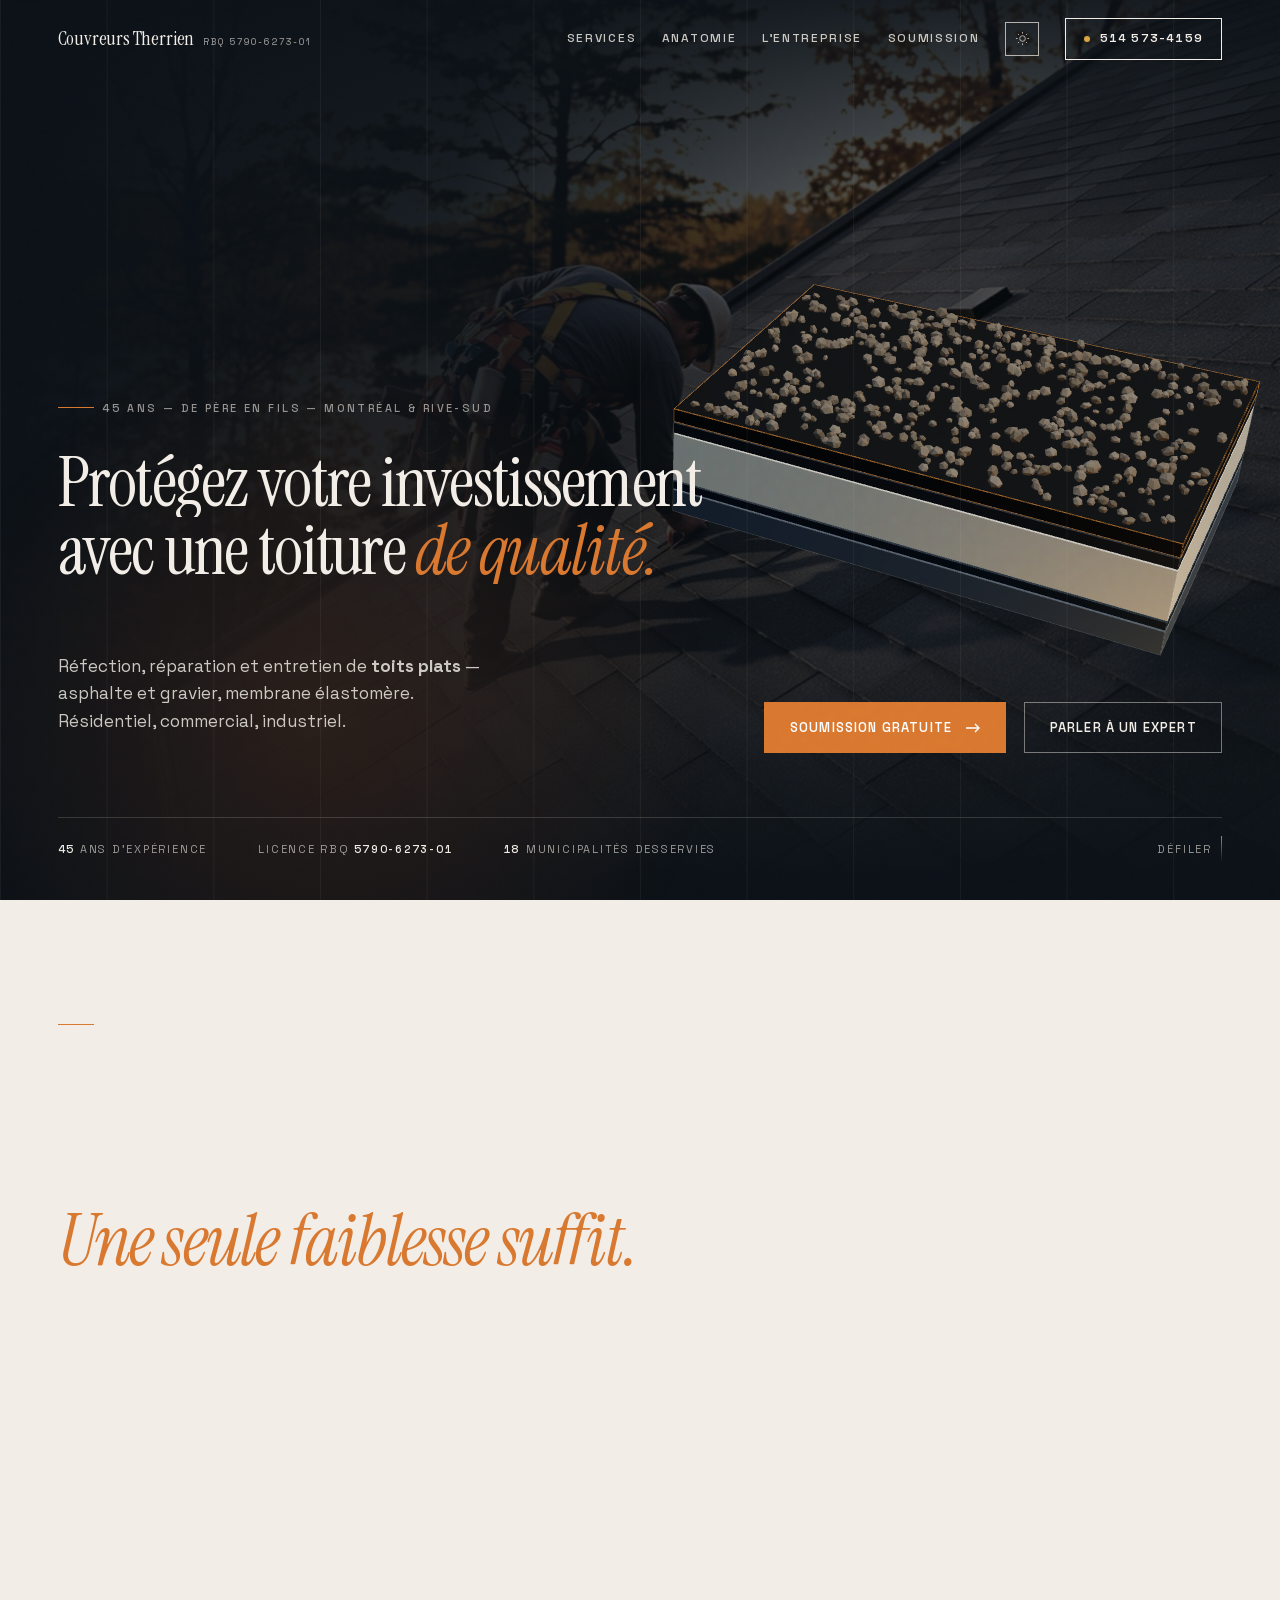
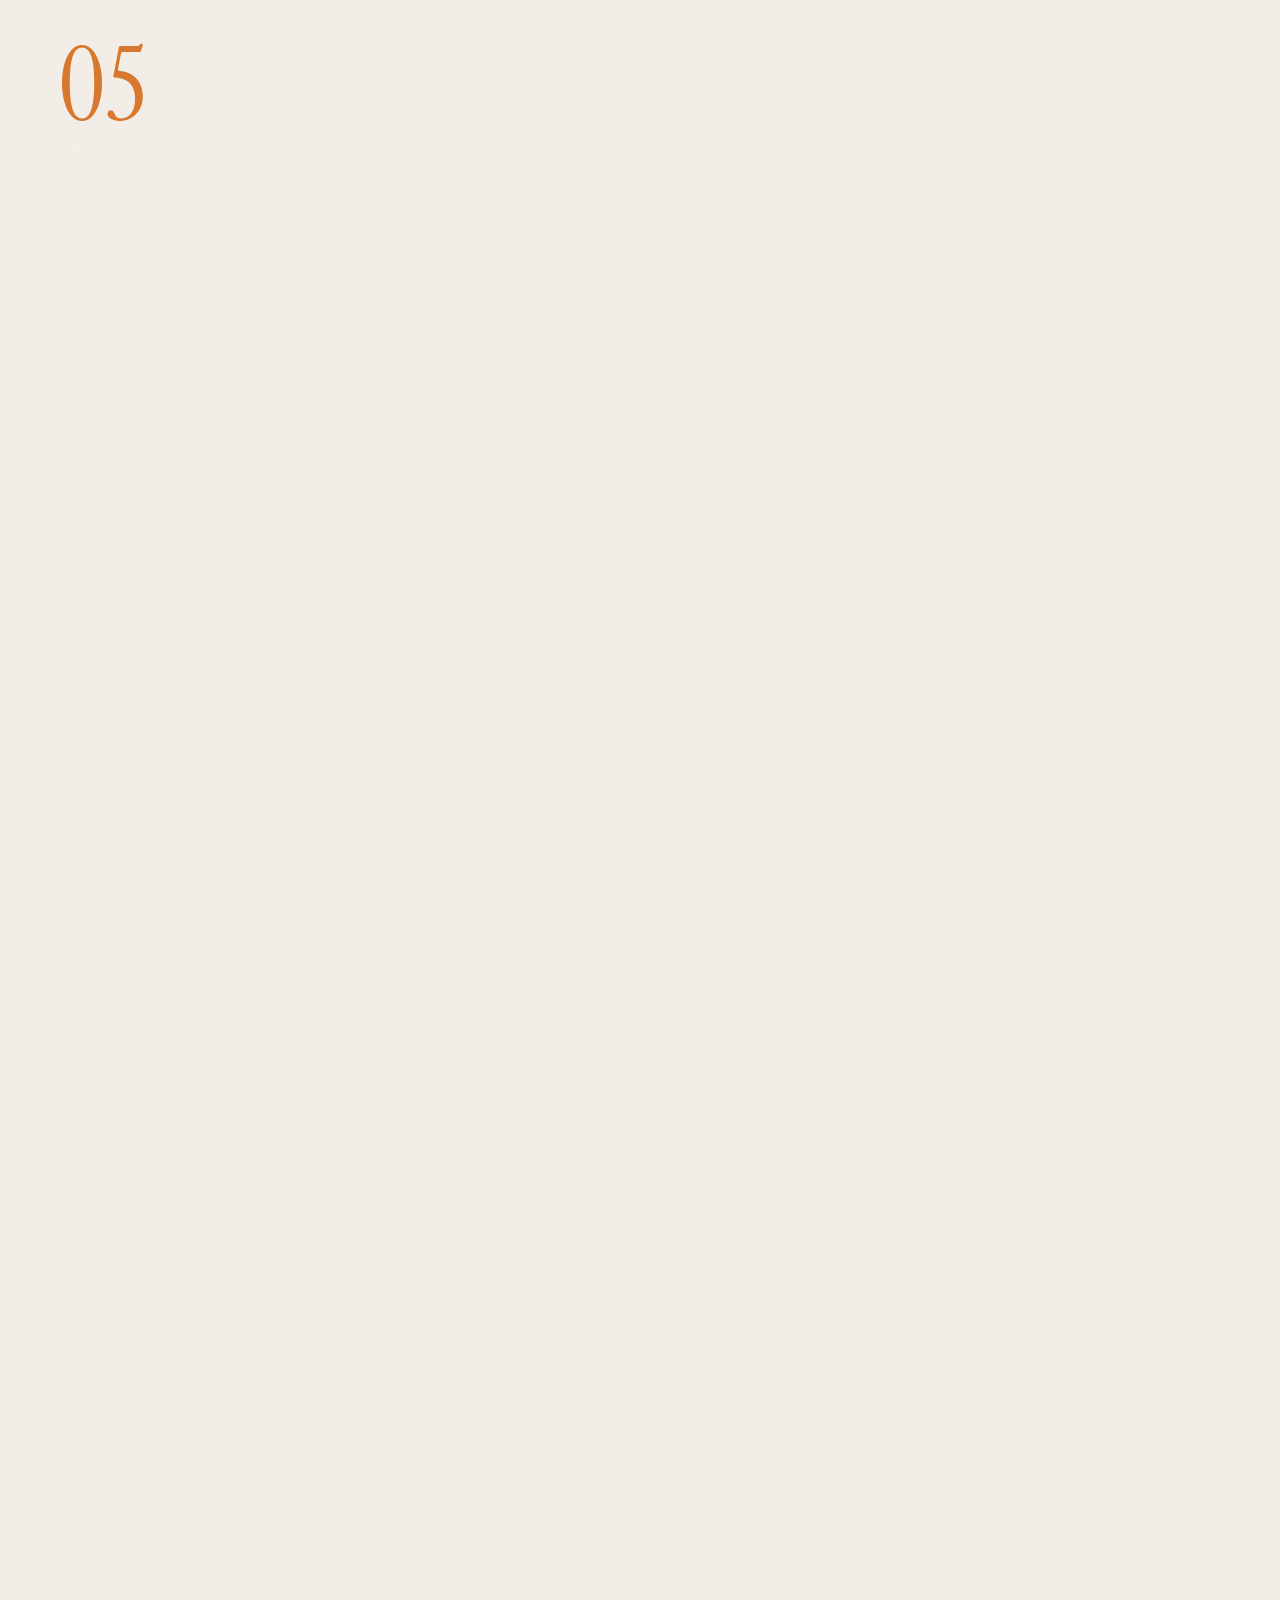
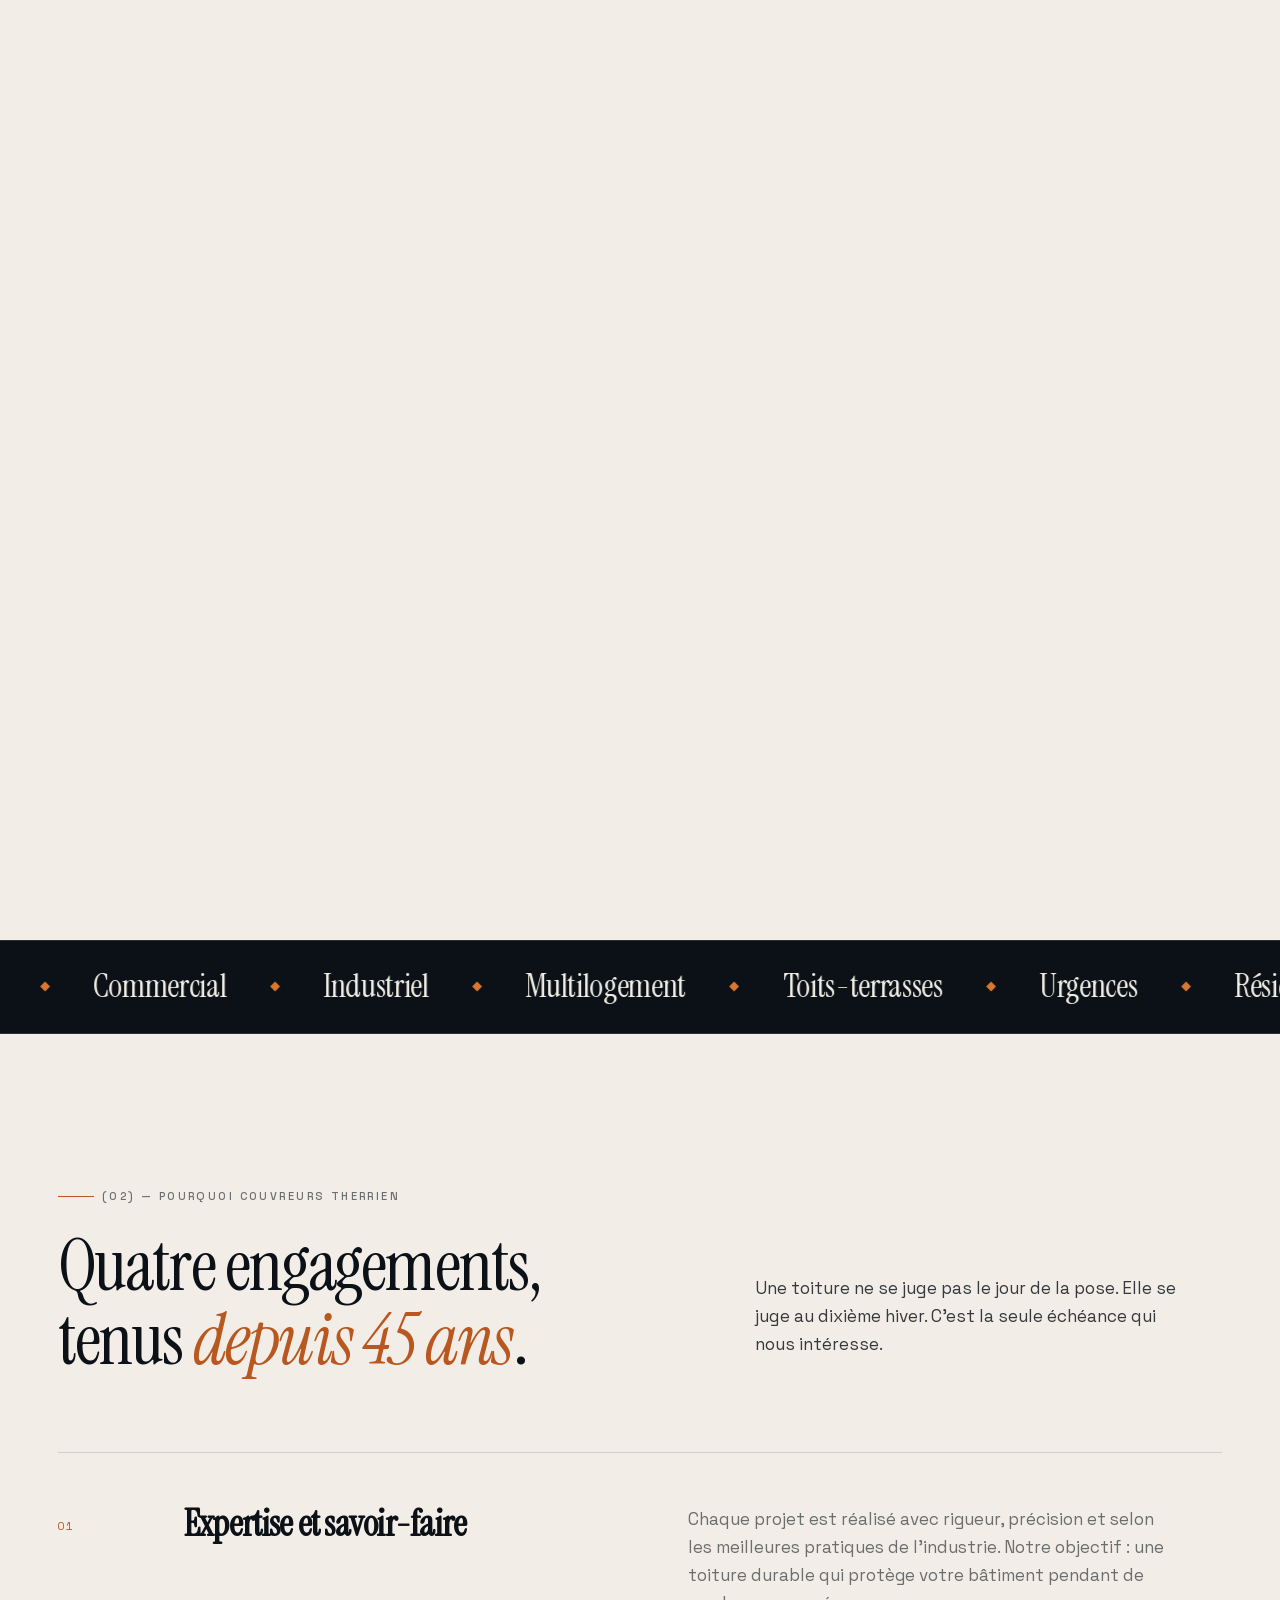
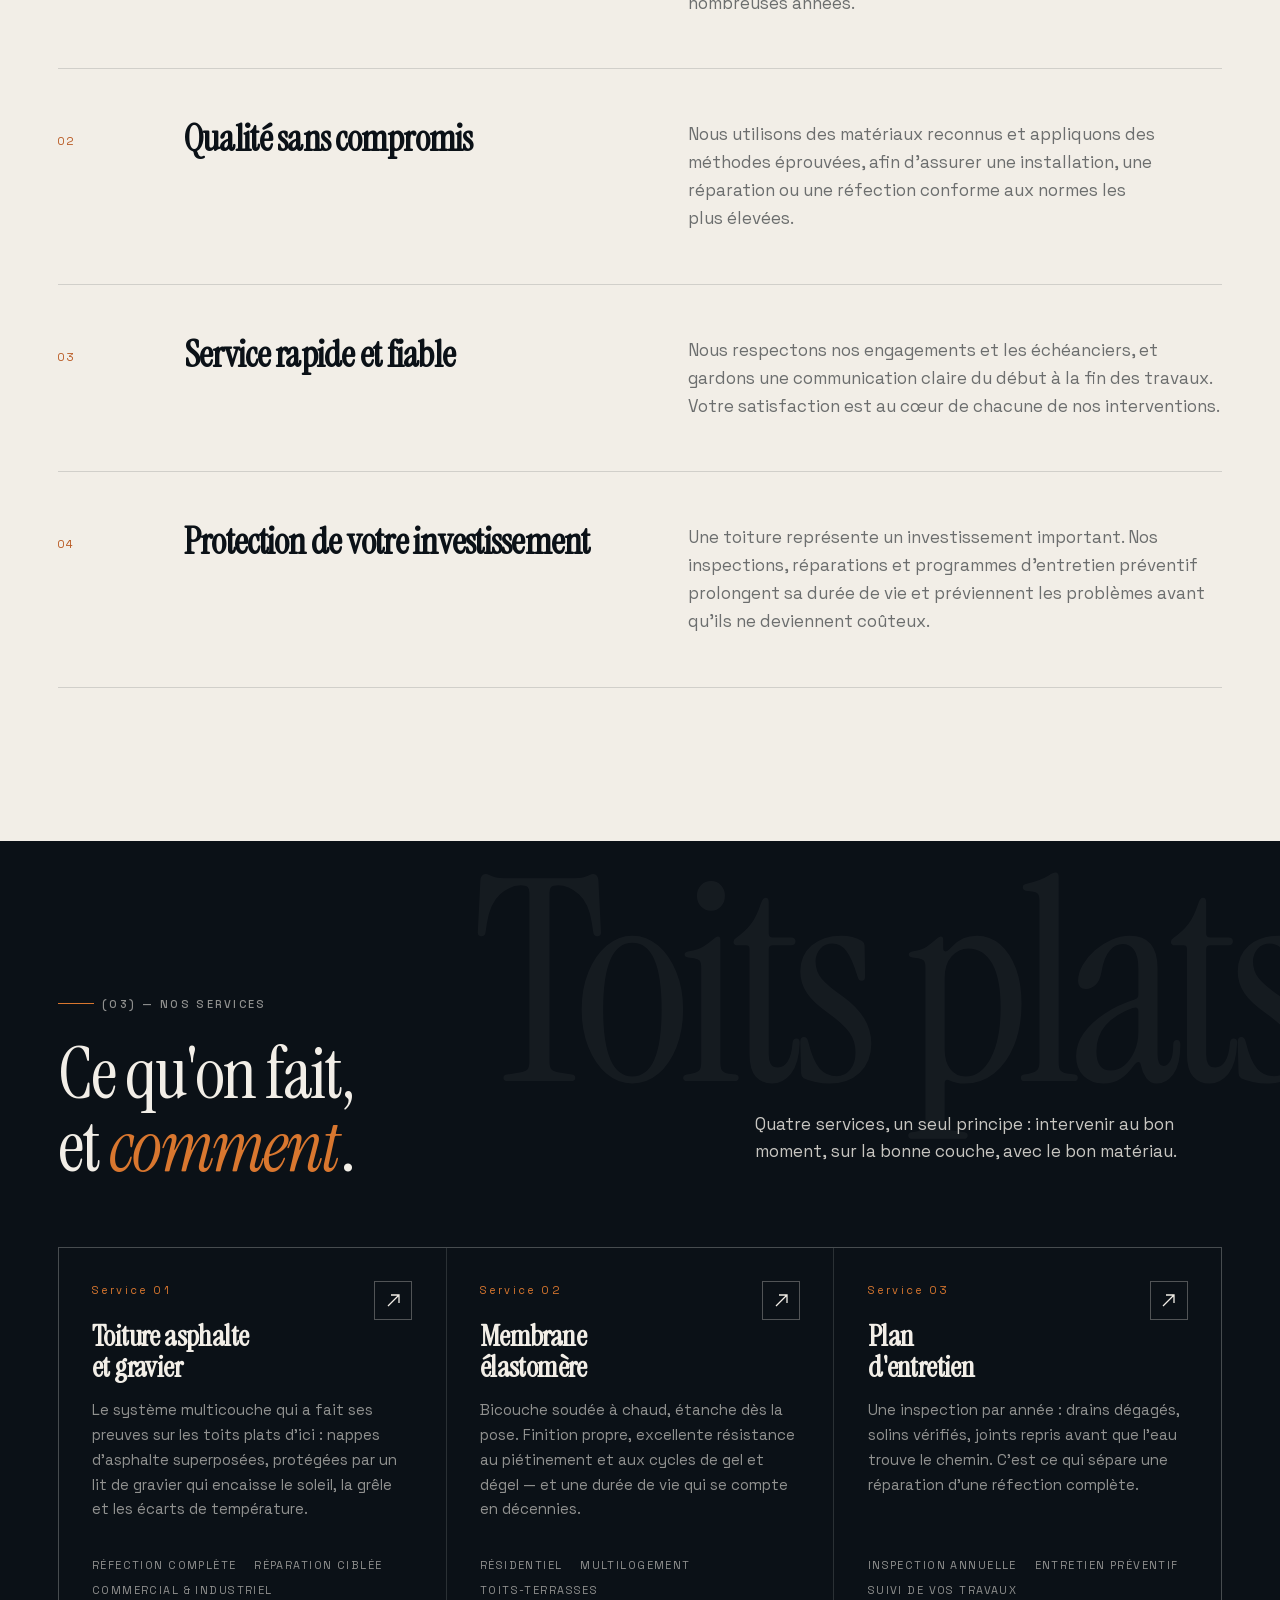
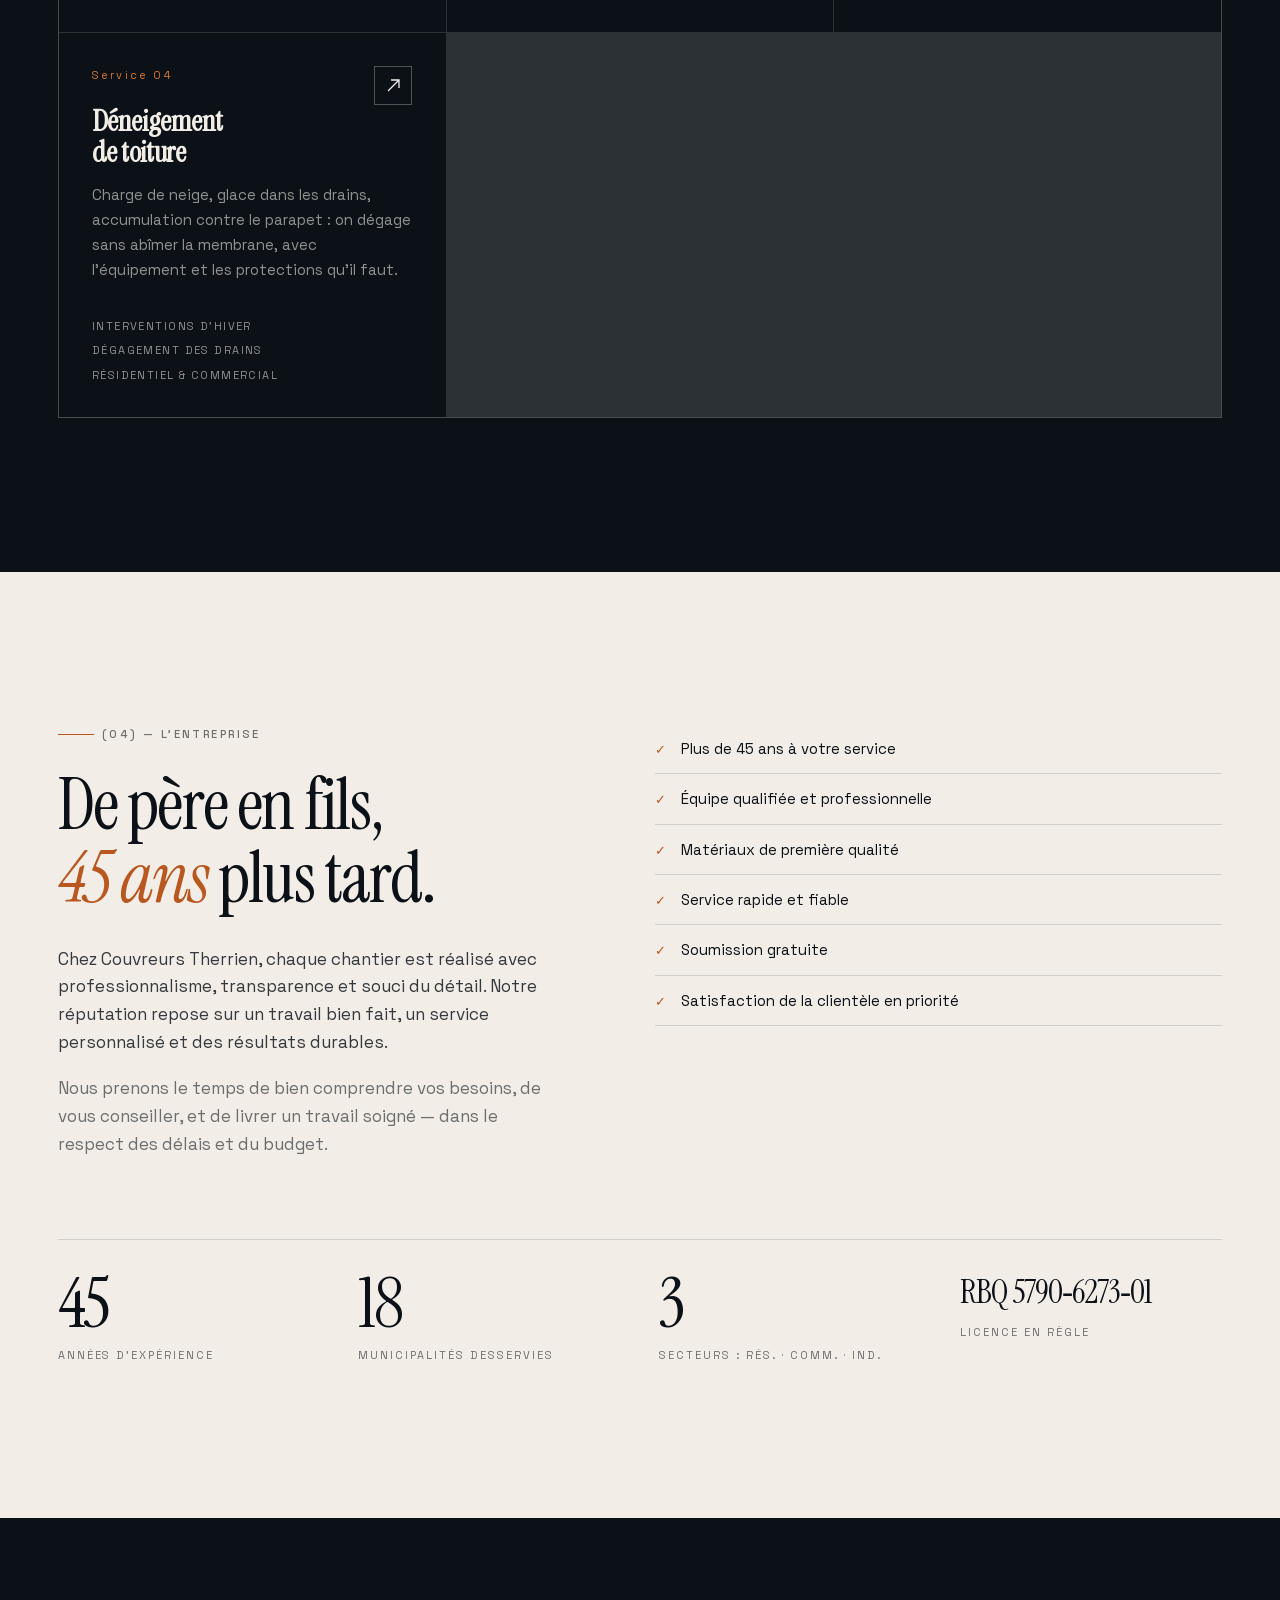
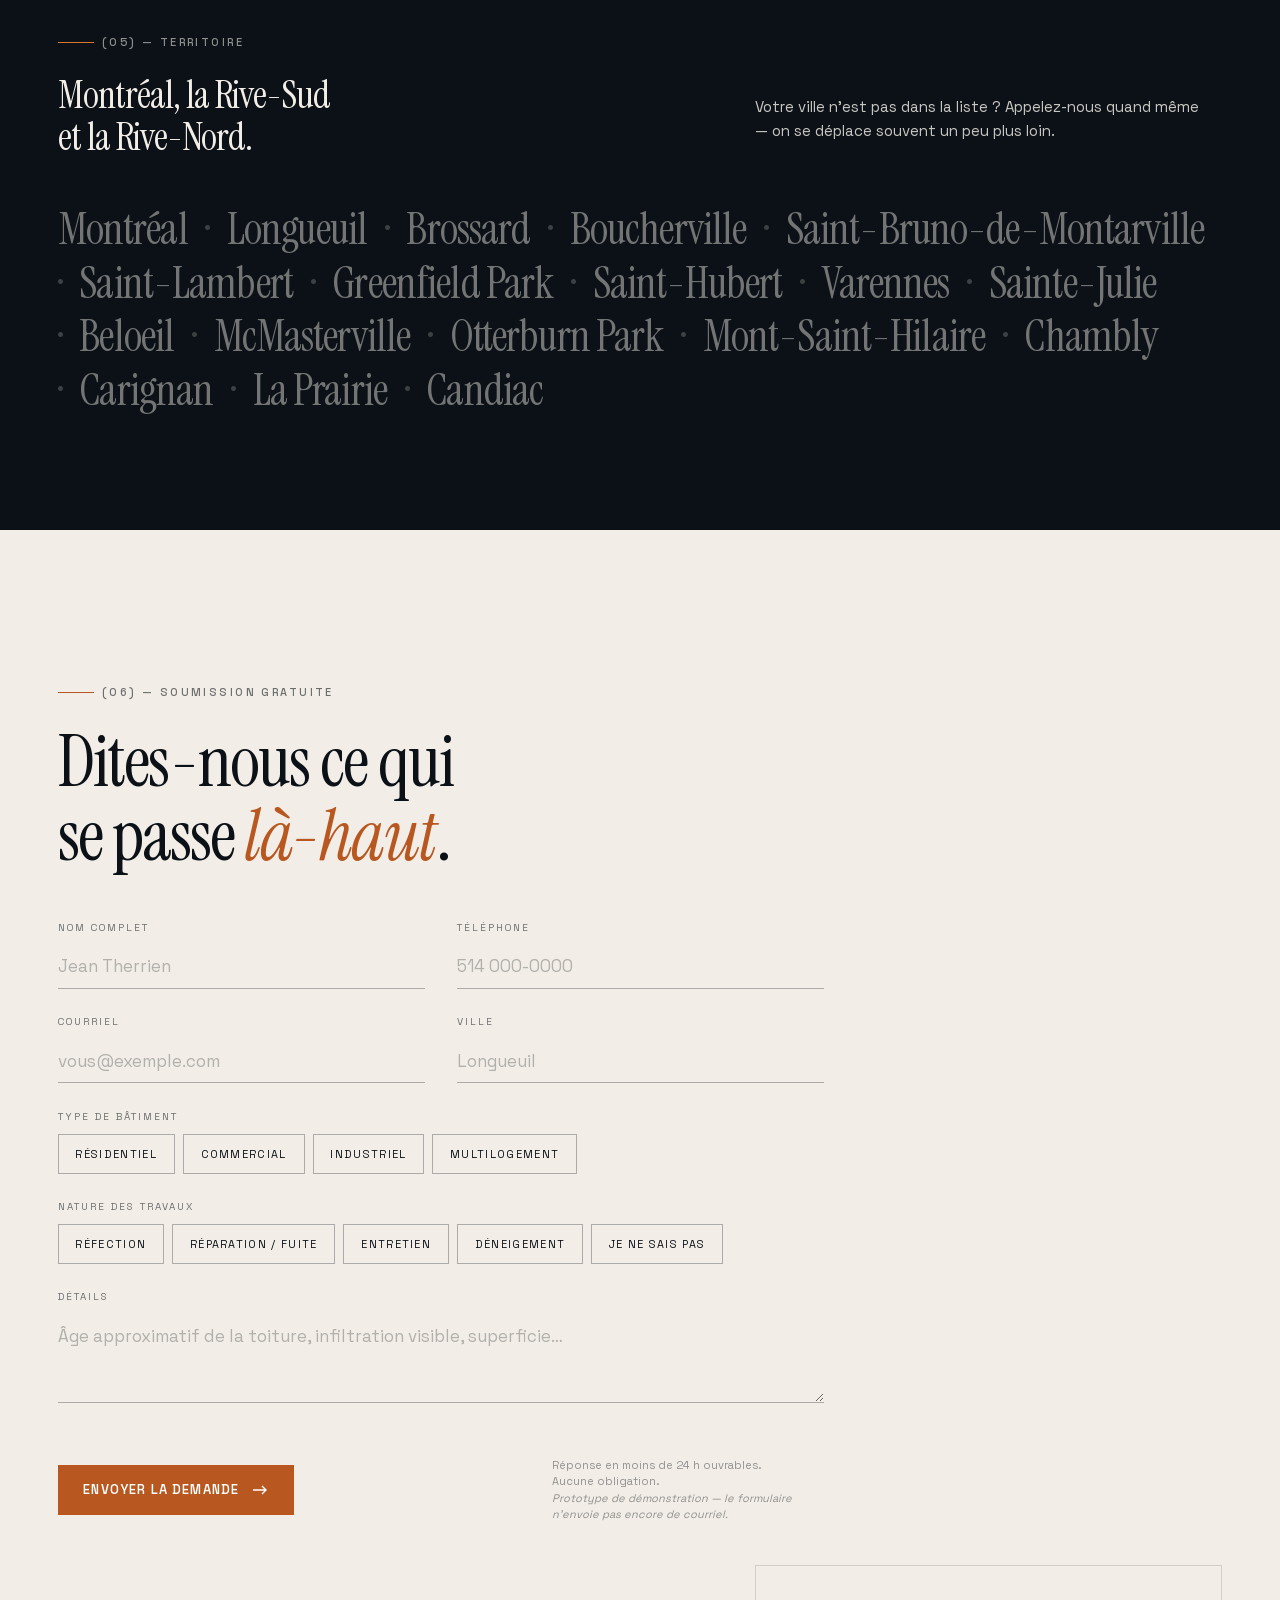
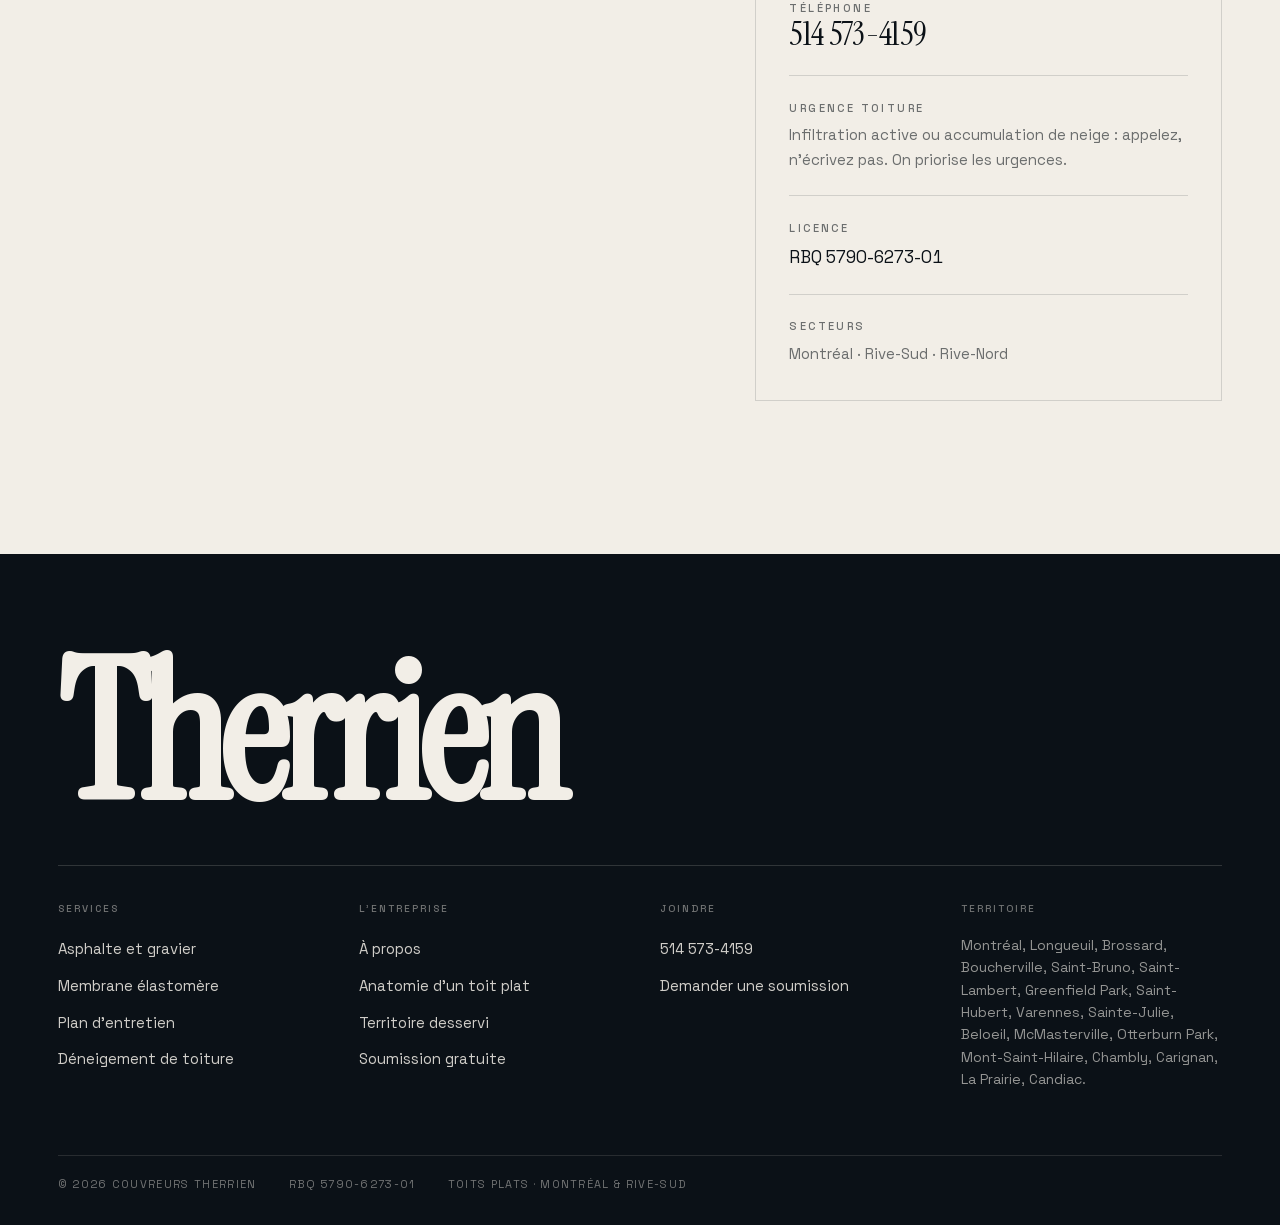
